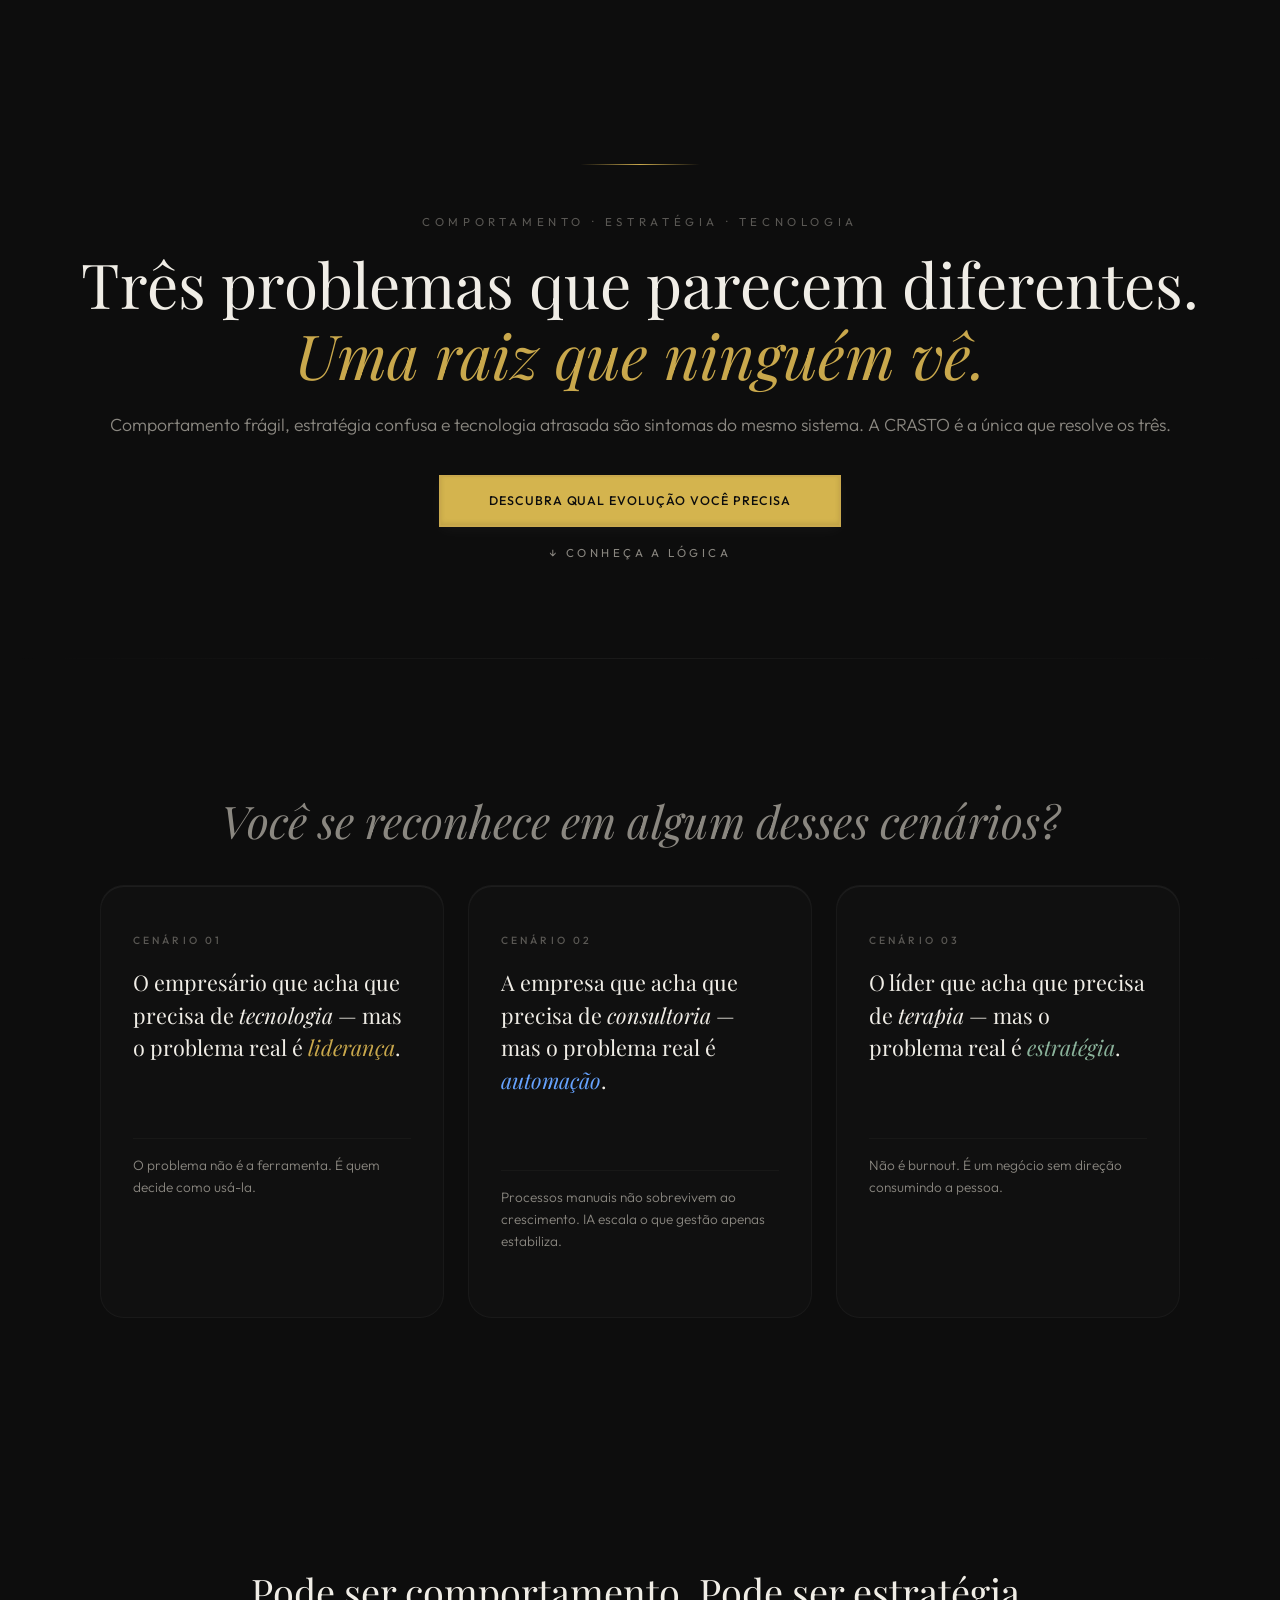
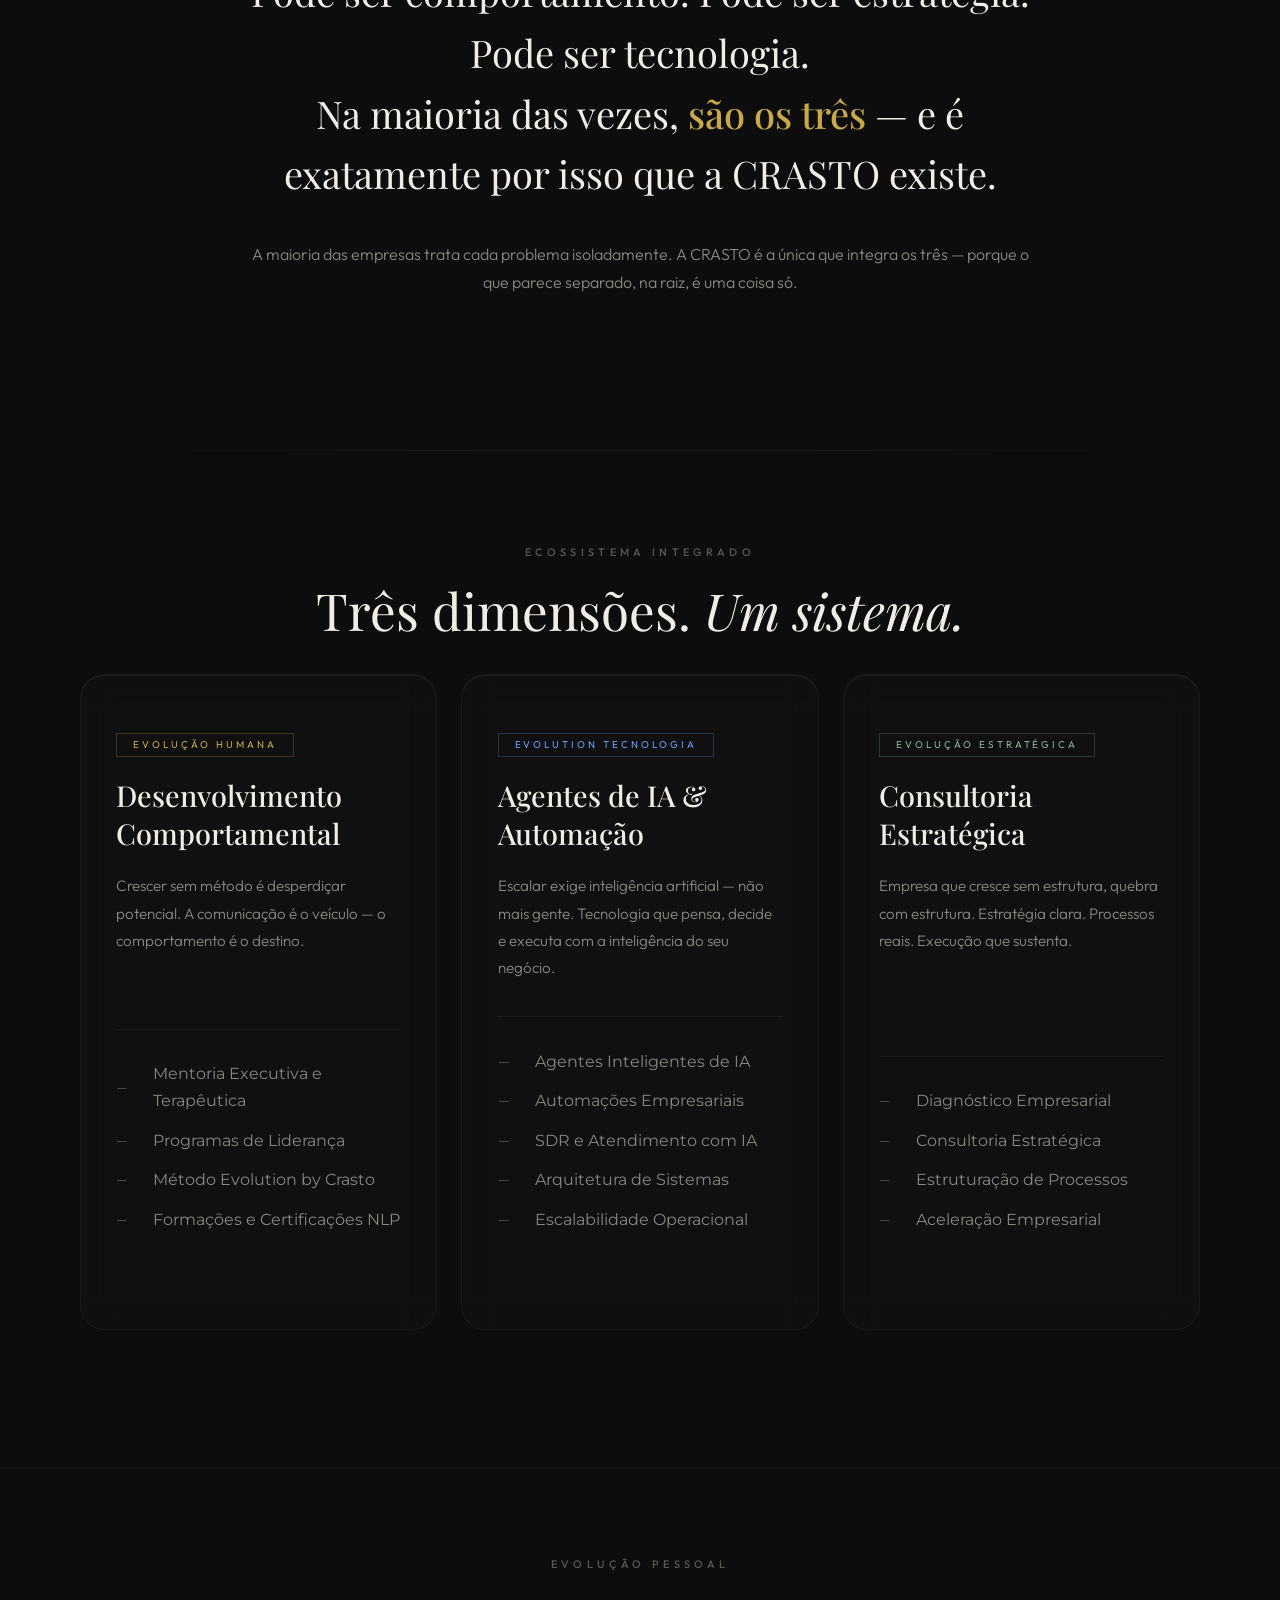
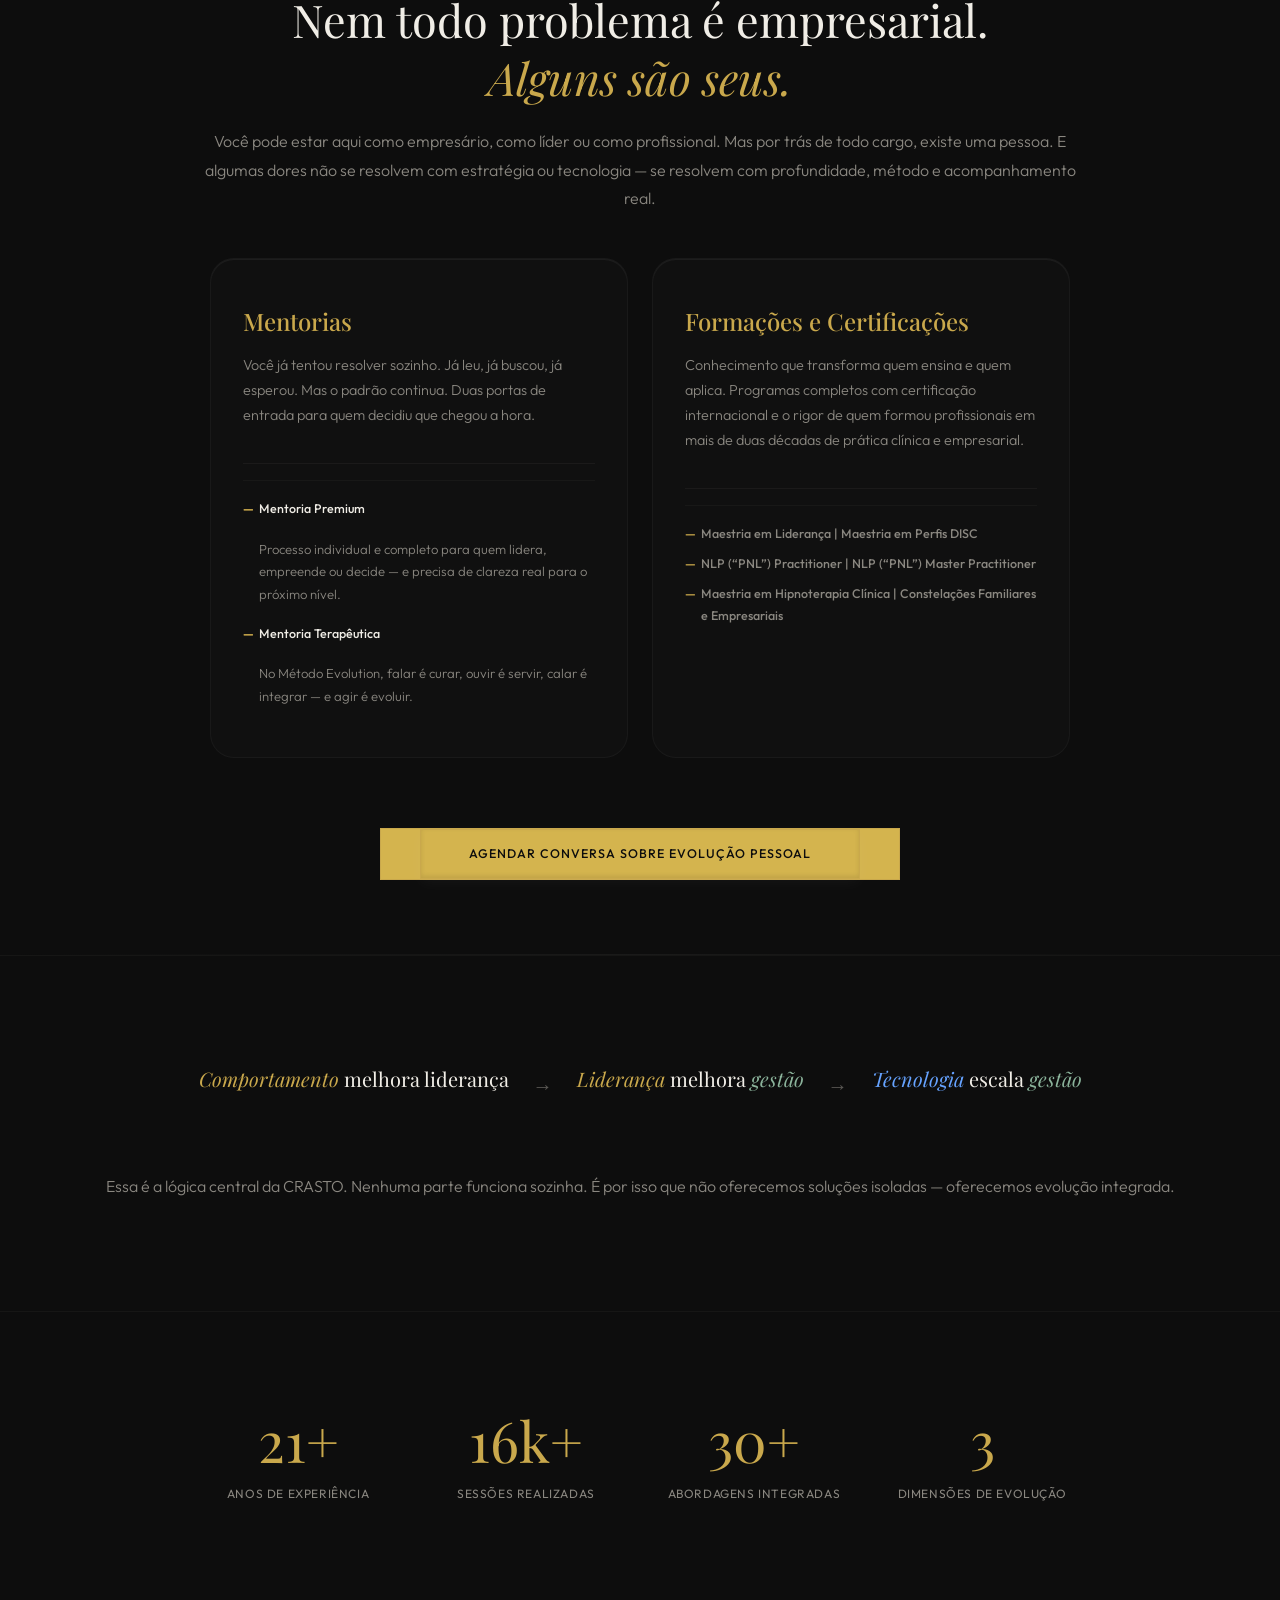
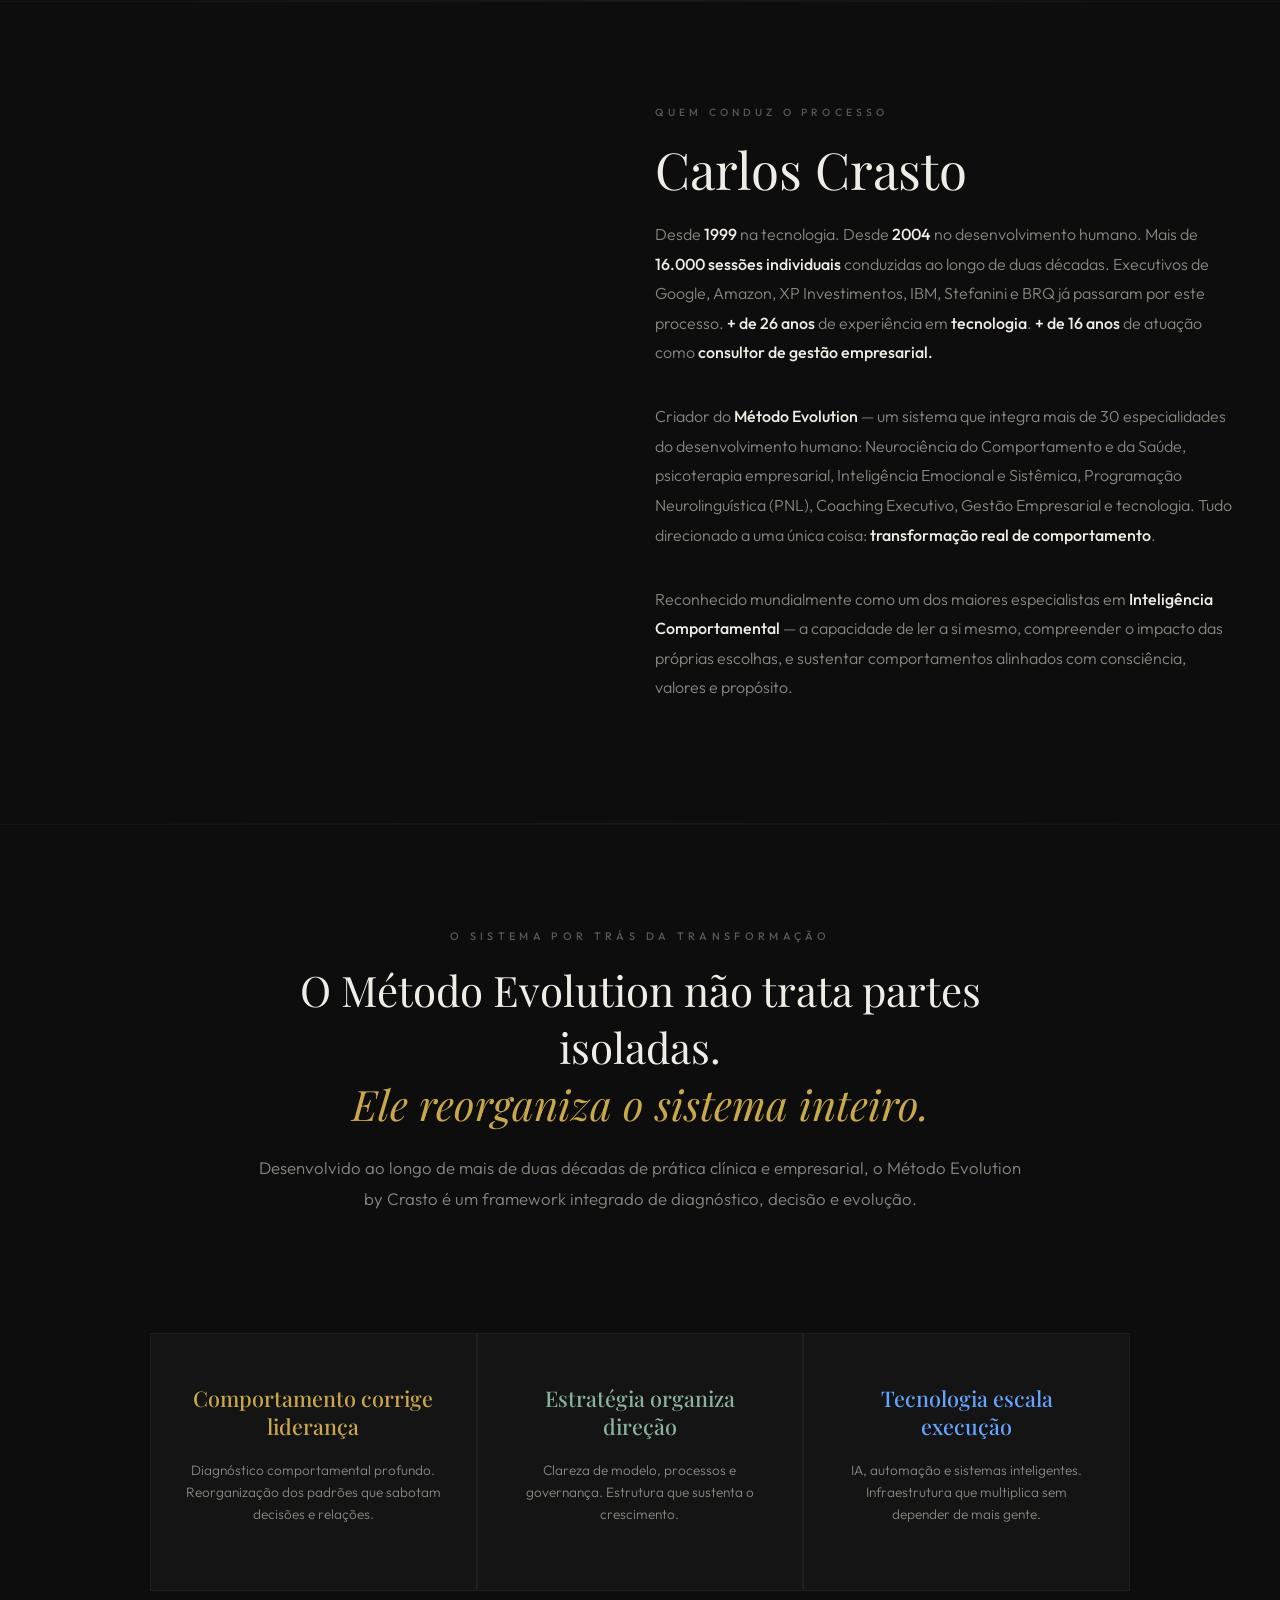
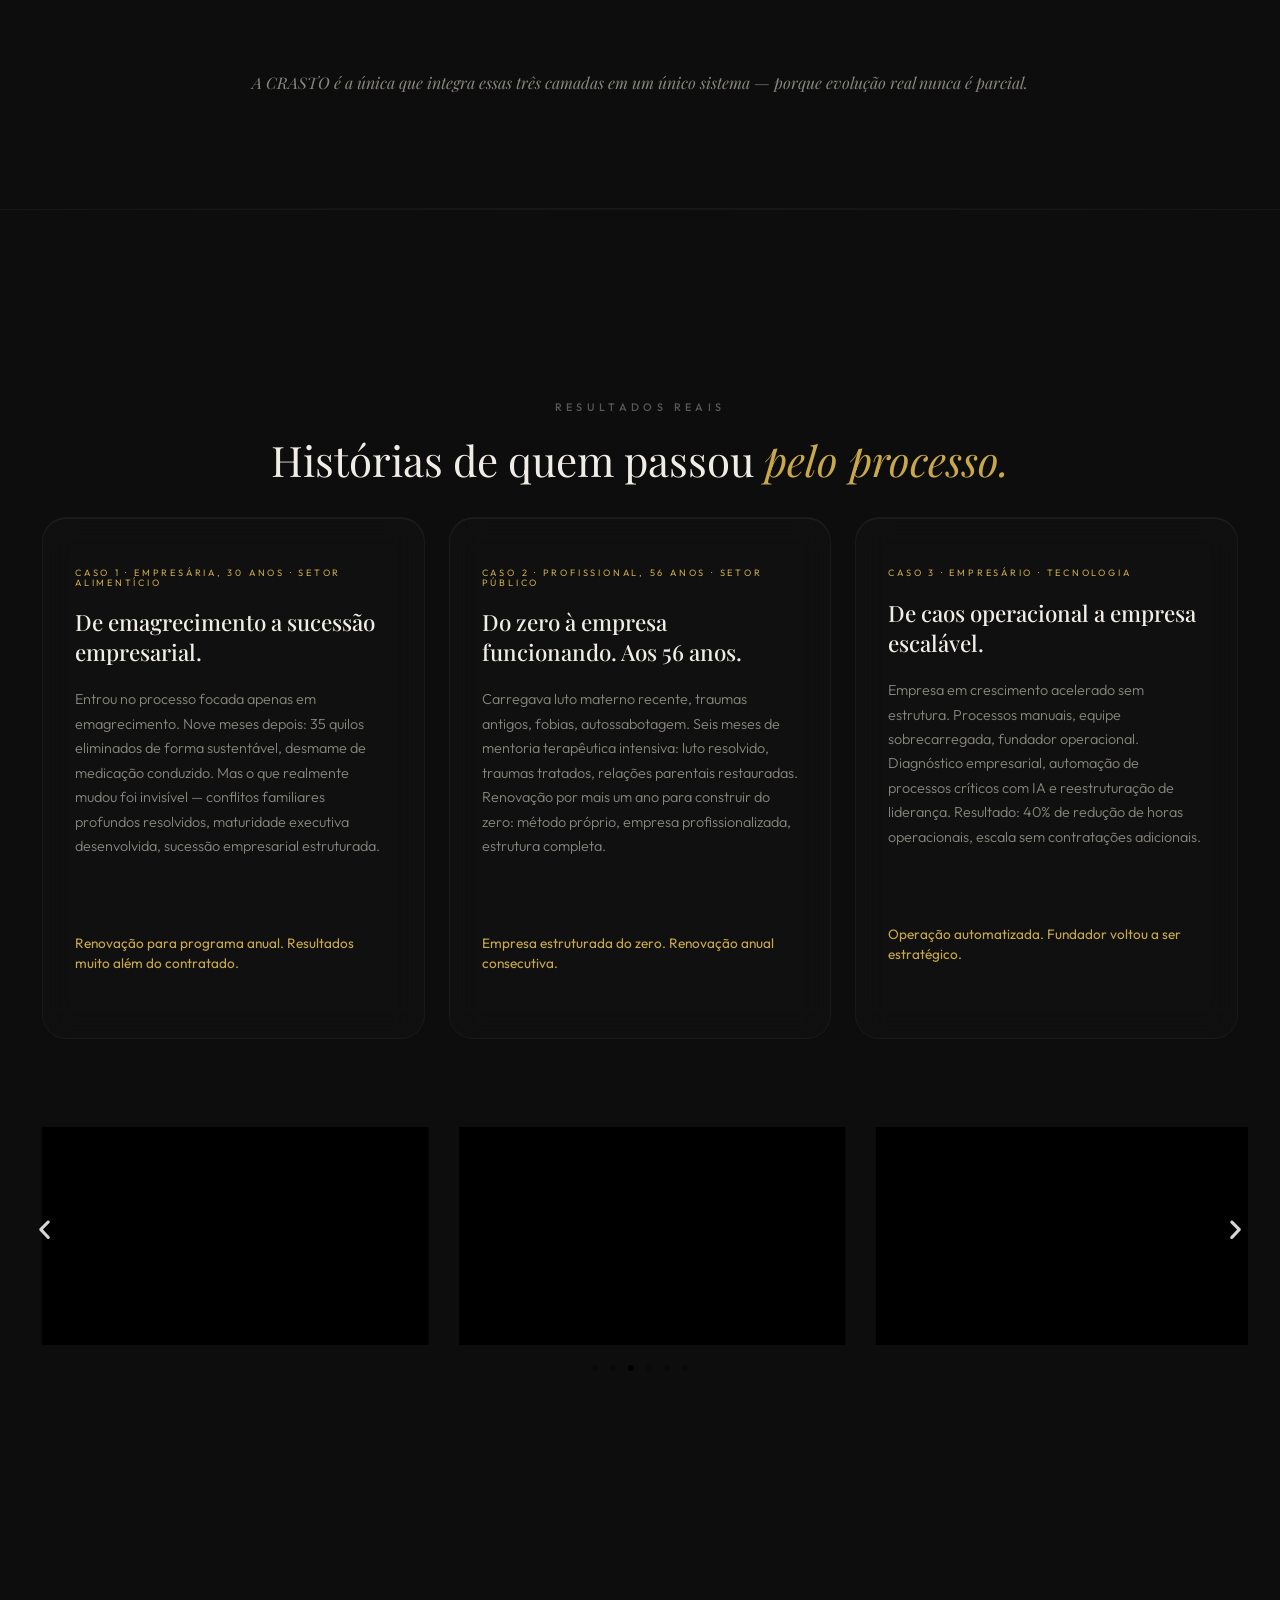
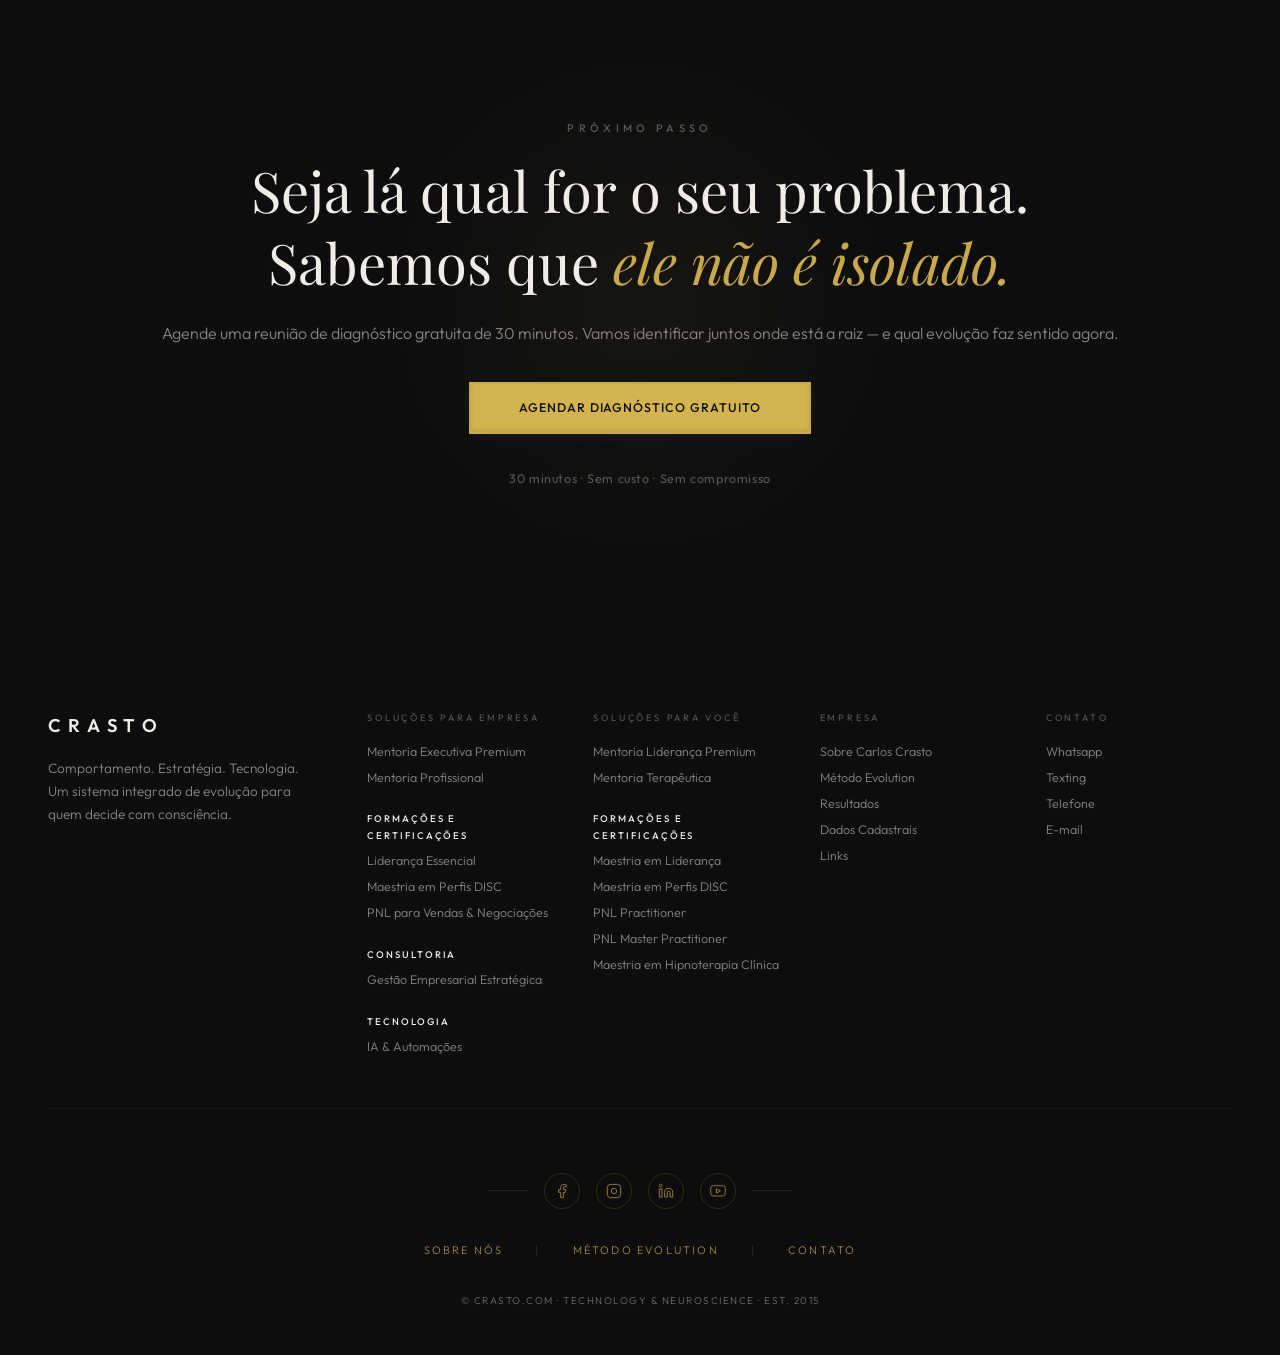
==== index.html @ 3006bc63 "UI/UX: Reestruturação do rodapé, botões Vercel/Linear e remoção de poluição" ====
<!DOCTYPE html>
<html lang="pt-BR" style="scroll-behavior: auto;"><head>
<meta charset="utf-8"/>
<title>Crasto.com - CRASTO</title>
<meta content="index, max-snippet:-1, max-image-preview:large, max-video-preview:-1, follow" name="robots"/>
<link as="image" href="https://crasto.com/wp-content/uploads/2026/02/photo-1511895426328-dc8714191300.webp" media="(min-width: 768px)" rel="preload"/>
<link as="image" href="https://crasto.com/wp-content/uploads/2026/02/photo_1511895426328_dc8714191300_1.webp" media="(max-width: 767px)" rel="preload"/>
<meta content="nositelinkssearchbox" name="google"/><link href="https://crasto.com/" rel="canonical"/>
<meta content="CRASTO PT | EN | ES Soluções Método Agendar Soluções Método Agendar Diagnóstico PT EN ES Comportamento · Estratégia · Tecnologia Três problemas que parecem diferentes.Uma raiz que ninguém vê. Comportamento frágil, estratégia confusa e tecnologia atrasada são sintomas do mesmo sistema. A CRASTO é a única que resolve os três. Descubra qual evolução você […]" name="description"/><script type="application/ld+json">{"@context":"https://schema.org","@type":"Organization","@id":"https://crasto.com/#","name":"","url":"https://crasto.com","logo":{"@type":"ImageObject","@id":"https://crasto.com/#logo","inLanguage":"pt-BR"},"description":"CRASTO","sameAs":["https://x.com/"]}</script><meta content="https://crasto.com/" property="og:url"/><meta content="CRASTO" property="og:site_name"/><meta content="pt_BR" property="og:locale"/><meta content="website" property="og:type"/><meta content="Crasto.com - CRASTO" property="og:title"/><meta content="CRASTO PT | EN | ES Soluções Método Agendar Soluções Método Agendar Diagnóstico PT EN ES Comportamento · Estratégia · Tecnologia Três problemas que parecem diferentes.Uma raiz que ninguém vê. Comportamento frágil, estratégia confusa e tecnologia atrasada são sintomas do mesmo sistema. A CRASTO é a única que resolve os três. Descubra qual evolução você […] " property="og:description"/><meta content="summary" name="twitter:card"/><meta content="pt_BR" name="twitter:locale"/><meta content="Crasto.com - CRASTO" name="twitter:title"/><meta content="CRASTO PT | EN | ES Soluções Método Agendar Soluções Método Agendar Diagnóstico PT EN ES Comportamento · Estratégia · Tecnologia Três problemas que parecem diferentes.Uma raiz que ninguém vê. Comportamento frágil, estratégia confusa e tecnologia atrasada são sintomas do mesmo sistema. A CRASTO é a única que resolve os três. Descubra qual evolução você […] " name="twitter:description"/><meta content="https://crasto.com/" name="twitter:url"/><link href="//crasto.com" rel="dns-prefetch"/>
<link href="https://crasto.com/feed/" rel="alternate" title="Feed para CRASTO »" type="application/rss+xml"/>
<link href="https://crasto.com/comments/feed/" rel="alternate" title="Feed de comentários para CRASTO »" type="application/rss+xml"/>
<link href="https://crasto.com/wp-json/oembed/1.0/embed?url=https%3A%2F%2Fcrasto.com%2F" rel="alternate" title="oEmbed (JSON)" type="application/json+oembed"/>
<link href="https://crasto.com/wp-json/oembed/1.0/embed?url=https%3A%2F%2Fcrasto.com%2F&amp;format=xml" rel="alternate" title="oEmbed (XML)" type="text/xml+oembed"/>
<style id="wp-img-auto-sizes-contain-inline-css">img:is([sizes=auto i],[sizes^="auto," i]){contain-intrinsic-size:3000px 1500px}/* Vercel/Apple Premium Buttons */
.btn-primary .elementor-button, #cNavBtn, .crasto-cta .elementor-button {
    background: #ebebeb !important;
    border: 1px solid #ffffff !important;
    border-radius: 99px !important;
    box-shadow: inset 0 -2px 5px rgba(0,0,0,0.1), 0 4px 16px rgba(255,255,255,0.04) !important;
    color: #050505 !important;
    font-weight: 600 !important;
    font-size: 15px !important;
    letter-spacing: 0.01em !important;
    text-transform: none !important; 
    padding: 16px 36px !important;
    transition: background 0.4s cubic-bezier(0.16, 1, 0.3, 1), box-shadow 0.4s cubic-bezier(0.16, 1, 0.3, 1) !important;
}

.btn-primary .elementor-button:hover, #cNavBtn:hover, .crasto-cta .elementor-button:hover {
    background: #ffffff !important;
    box-shadow: inset 0 -1px 2px rgba(0,0,0,0.05), 0 8px 24px rgba(255,255,255,0.12), 0 0 0 6px rgba(255,255,255,0.06) !important;
}

.btn-primary .elementor-button:active, #cNavBtn:active, .crasto-cta .elementor-button:active {
    background: #cccccc !important;
    box-shadow: inset 0 4px 10px rgba(0,0,0,0.15) !important;
}
</style>
<link data-optimized="1" href="assets/af1abb81172e535a359b97be2d27d2_b2aea95408b5.css" id="ht_ctc_main_css-css" media="all" rel="stylesheet"/>
<style id="wp-emoji-styles-inline-css">img.wp-smiley,img.emoji{display:inline!important;border:none!important;box-shadow:none!important;height:1em!important;width:1em!important;margin:0 0.07em!important;vertical-align:-0.1em!important;background:none!important;padding:0!important}</style>
<style id="global-styles-inline-css">:root{--wp--preset--aspect-ratio--square:1;--wp--preset--aspect-ratio--4-3:4/3;--wp--preset--aspect-ratio--3-4:3/4;--wp--preset--aspect-ratio--3-2:3/2;--wp--preset--aspect-ratio--2-3:2/3;--wp--preset--aspect-ratio--16-9:16/9;--wp--preset--aspect-ratio--9-16:9/16;--wp--preset--color--black:#000000;--wp--preset--color--cyan-bluish-gray:#abb8c3;--wp--preset--color--white:#ffffff;--wp--preset--color--pale-pink:#f78da7;--wp--preset--color--vivid-red:#cf2e2e;--wp--preset--color--luminous-vivid-orange:#ff6900;--wp--preset--color--luminous-vivid-amber:#fcb900;--wp--preset--color--light-green-cyan:#7bdcb5;--wp--preset--color--vivid-green-cyan:#00d084;--wp--preset--color--pale-cyan-blue:#8ed1fc;--wp--preset--color--vivid-cyan-blue:#0693e3;--wp--preset--color--vivid-purple:#9b51e0;--wp--preset--gradient--vivid-cyan-blue-to-vivid-purple:linear-gradient(135deg,rgb(6,147,227) 0%,rgb(155,81,224) 100%);--wp--preset--gradient--light-green-cyan-to-vivid-green-cyan:linear-gradient(135deg,rgb(122,220,180) 0%,rgb(0,208,130) 100%);--wp--preset--gradient--luminous-vivid-amber-to-luminous-vivid-orange:linear-gradient(135deg,rgb(252,185,0) 0%,rgb(255,105,0) 100%);--wp--preset--gradient--luminous-vivid-orange-to-vivid-red:linear-gradient(135deg,rgb(255,105,0) 0%,rgb(207,46,46) 100%);--wp--preset--gradient--very-light-gray-to-cyan-bluish-gray:linear-gradient(135deg,rgb(238,238,238) 0%,rgb(169,184,195) 100%);--wp--preset--gradient--cool-to-warm-spectrum:linear-gradient(135deg,rgb(74,234,220) 0%,rgb(151,120,209) 20%,rgb(207,42,186) 40%,rgb(238,44,130) 60%,rgb(251,105,98) 80%,rgb(254,248,76) 100%);--wp--preset--gradient--blush-light-purple:linear-gradient(135deg,rgb(255,206,236) 0%,rgb(152,150,240) 100%);--wp--preset--gradient--blush-bordeaux:linear-gradient(135deg,rgb(254,205,165) 0%,rgb(254,45,45) 50%,rgb(107,0,62) 100%);--wp--preset--gradient--luminous-dusk:linear-gradient(135deg,rgb(255,203,112) 0%,rgb(199,81,192) 50%,rgb(65,88,208) 100%);--wp--preset--gradient--pale-ocean:linear-gradient(135deg,rgb(255,245,203) 0%,rgb(182,227,212) 50%,rgb(51,167,181) 100%);--wp--preset--gradient--electric-grass:linear-gradient(135deg,rgb(202,248,128) 0%,rgb(113,206,126) 100%);--wp--preset--gradient--midnight:linear-gradient(135deg,rgb(2,3,129) 0%,rgb(40,116,252) 100%);--wp--preset--font-size--small:13px;--wp--preset--font-size--medium:20px;--wp--preset--font-size--large:36px;--wp--preset--font-size--x-large:42px;--wp--preset--spacing--20:0.44rem;--wp--preset--spacing--30:0.67rem;--wp--preset--spacing--40:1rem;--wp--preset--spacing--50:1.5rem;--wp--preset--spacing--60:2.25rem;--wp--preset--spacing--70:3.38rem;--wp--preset--spacing--80:5.06rem;--wp--preset--shadow--natural:6px 6px 9px rgba(0, 0, 0, 0.2);--wp--preset--shadow--deep:12px 12px 50px rgba(0, 0, 0, 0.4);--wp--preset--shadow--sharp:6px 6px 0px rgba(0, 0, 0, 0.2);--wp--preset--shadow--outlined:6px 6px 0px -3px rgb(255, 255, 255), 6px 6px rgb(0, 0, 0);--wp--preset--shadow--crisp:6px 6px 0px rgb(0, 0, 0)}:root{--wp--style--global--content-size:800px;--wp--style--global--wide-size:1200px}:where(body){margin:0}.wp-site-blocks>.alignleft{float:left;margin-right:2em}.wp-site-blocks>.alignright{float:right;margin-left:2em}.wp-site-blocks>.aligncenter{justify-content:center;margin-left:auto;margin-right:auto}:where(.wp-site-blocks)>*{margin-block-start:24px;margin-block-end:0}:where(.wp-site-blocks)>:first-child{margin-block-start:0}:where(.wp-site-blocks)>:last-child{margin-block-end:0}:root{--wp--style--block-gap:24px}:root :where(.is-layout-flow)>:first-child{margin-block-start:0}:root :where(.is-layout-flow)>:last-child{margin-block-end:0}:root :where(.is-layout-flow)>*{margin-block-start:24px;margin-block-end:0}:root :where(.is-layout-constrained)>:first-child{margin-block-start:0}:root :where(.is-layout-constrained)>:last-child{margin-block-end:0}:root :where(.is-layout-constrained)>*{margin-block-start:24px;margin-block-end:0}:root :where(.is-layout-flex){gap:24px}:root :where(.is-layout-grid){gap:24px}.is-layout-flow>.alignleft{float:left;margin-inline-start:0;margin-inline-end:2em}.is-layout-flow>.alignright{float:right;margin-inline-start:2em;margin-inline-end:0}.is-layout-flow>.aligncenter{margin-left:auto!important;margin-right:auto!important}.is-layout-constrained>.alignleft{float:left;margin-inline-start:0;margin-inline-end:2em}.is-layout-constrained>.alignright{float:right;margin-inline-start:2em;margin-inline-end:0}.is-layout-constrained>.aligncenter{margin-left:auto!important;margin-right:auto!important}.is-layout-constrained>:where(:not(.alignleft):not(.alignright):not(.alignfull)){max-width:var(--wp--style--global--content-size);margin-left:auto!important;margin-right:auto!important}.is-layout-constrained>.alignwide{max-width:var(--wp--style--global--wide-size)}body .is-layout-flex{display:flex}.is-layout-flex{flex-wrap:wrap;align-items:center}.is-layout-flex>:is(*,div){margin:0}body .is-layout-grid{display:grid}.is-layout-grid>:is(*,div){margin:0}body{padding-top:0;padding-right:0;padding-bottom:0;padding-left:0}a:where(:not(.wp-element-button)){text-decoration:underline}:root :where(.wp-element-button,.wp-block-button__link){background-color:#32373c;border-width:0;color:#fff;font-family:inherit;font-size:inherit;font-style:inherit;font-weight:inherit;letter-spacing:inherit;line-height:inherit;padding-top:calc(0.667em + 2px);padding-right:calc(1.333em + 2px);padding-bottom:calc(0.667em + 2px);padding-left:calc(1.333em + 2px);text-decoration:none;text-transform:inherit}.has-black-color{color:var(--wp--preset--color--black)!important}.has-cyan-bluish-gray-color{color:var(--wp--preset--color--cyan-bluish-gray)!important}.has-white-color{color:var(--wp--preset--color--white)!important}.has-pale-pink-color{color:var(--wp--preset--color--pale-pink)!important}.has-vivid-red-color{color:var(--wp--preset--color--vivid-red)!important}.has-luminous-vivid-orange-color{color:var(--wp--preset--color--luminous-vivid-orange)!important}.has-luminous-vivid-amber-color{color:var(--wp--preset--color--luminous-vivid-amber)!important}.has-light-green-cyan-color{color:var(--wp--preset--color--light-green-cyan)!important}.has-vivid-green-cyan-color{color:var(--wp--preset--color--vivid-green-cyan)!important}.has-pale-cyan-blue-color{color:var(--wp--preset--color--pale-cyan-blue)!important}.has-vivid-cyan-blue-color{color:var(--wp--preset--color--vivid-cyan-blue)!important}.has-vivid-purple-color{color:var(--wp--preset--color--vivid-purple)!important}.has-black-background-color{background-color:var(--wp--preset--color--black)!important}.has-cyan-bluish-gray-background-color{background-color:var(--wp--preset--color--cyan-bluish-gray)!important}.has-white-background-color{background-color:var(--wp--preset--color--white)!important}.has-pale-pink-background-color{background-color:var(--wp--preset--color--pale-pink)!important}.has-vivid-red-background-color{background-color:var(--wp--preset--color--vivid-red)!important}.has-luminous-vivid-orange-background-color{background-color:var(--wp--preset--color--luminous-vivid-orange)!important}.has-luminous-vivid-amber-background-color{background-color:var(--wp--preset--color--luminous-vivid-amber)!important}.has-light-green-cyan-background-color{background-color:var(--wp--preset--color--light-green-cyan)!important}.has-vivid-green-cyan-background-color{background-color:var(--wp--preset--color--vivid-green-cyan)!important}.has-pale-cyan-blue-background-color{background-color:var(--wp--preset--color--pale-cyan-blue)!important}.has-vivid-cyan-blue-background-color{background-color:var(--wp--preset--color--vivid-cyan-blue)!important}.has-vivid-purple-background-color{background-color:var(--wp--preset--color--vivid-purple)!important}.has-black-border-color{border-color:var(--wp--preset--color--black)!important}.has-cyan-bluish-gray-border-color{border-color:var(--wp--preset--color--cyan-bluish-gray)!important}.has-white-border-color{border-color:var(--wp--preset--color--white)!important}.has-pale-pink-border-color{border-color:var(--wp--preset--color--pale-pink)!important}.has-vivid-red-border-color{border-color:var(--wp--preset--color--vivid-red)!important}.has-luminous-vivid-orange-border-color{border-color:var(--wp--preset--color--luminous-vivid-orange)!important}.has-luminous-vivid-amber-border-color{border-color:var(--wp--preset--color--luminous-vivid-amber)!important}.has-light-green-cyan-border-color{border-color:var(--wp--preset--color--light-green-cyan)!important}.has-vivid-green-cyan-border-color{border-color:var(--wp--preset--color--vivid-green-cyan)!important}.has-pale-cyan-blue-border-color{border-color:var(--wp--preset--color--pale-cyan-blue)!important}.has-vivid-cyan-blue-border-color{border-color:var(--wp--preset--color--vivid-cyan-blue)!important}.has-vivid-purple-border-color{border-color:var(--wp--preset--color--vivid-purple)!important}.has-vivid-cyan-blue-to-vivid-purple-gradient-background{background:var(--wp--preset--gradient--vivid-cyan-blue-to-vivid-purple)!important}.has-light-green-cyan-to-vivid-green-cyan-gradient-background{background:var(--wp--preset--gradient--light-green-cyan-to-vivid-green-cyan)!important}.has-luminous-vivid-amber-to-luminous-vivid-orange-gradient-background{background:var(--wp--preset--gradient--luminous-vivid-amber-to-luminous-vivid-orange)!important}.has-luminous-vivid-orange-to-vivid-red-gradient-background{background:var(--wp--preset--gradient--luminous-vivid-orange-to-vivid-red)!important}.has-very-light-gray-to-cyan-bluish-gray-gradient-background{background:var(--wp--preset--gradient--very-light-gray-to-cyan-bluish-gray)!important}.has-cool-to-warm-spectrum-gradient-background{background:var(--wp--preset--gradient--cool-to-warm-spectrum)!important}.has-blush-light-purple-gradient-background{background:var(--wp--preset--gradient--blush-light-purple)!important}.has-blush-bordeaux-gradient-background{background:var(--wp--preset--gradient--blush-bordeaux)!important}.has-luminous-dusk-gradient-background{background:var(--wp--preset--gradient--luminous-dusk)!important}.has-pale-ocean-gradient-background{background:var(--wp--preset--gradient--pale-ocean)!important}.has-electric-grass-gradient-background{background:var(--wp--preset--gradient--electric-grass)!important}.has-midnight-gradient-background{background:var(--wp--preset--gradient--midnight)!important}.has-small-font-size{font-size:var(--wp--preset--font-size--small)!important}.has-medium-font-size{font-size:var(--wp--preset--font-size--medium)!important}.has-large-font-size{font-size:var(--wp--preset--font-size--large)!important}.has-x-large-font-size{font-size:var(--wp--preset--font-size--x-large)!important}:root :where(.wp-block-pullquote){font-size:1.5em;line-height:1.6}</style>
<link data-optimized="1" href="assets/309cb685e29232d942dfea8fb16b86_c441d2c6e171.css" id="hello-elementor-css" media="all" rel="stylesheet"/>
<link data-optimized="1" href="assets/442828e040976e73bbd50cd1334e76_e178c01ca3db.css" id="hello-elementor-theme-style-css" media="all" rel="stylesheet"/>
<link data-optimized="1" href="assets/d46f44bdfbf3d7daae6819e17d2678_f81ad013b94d.css" id="hello-elementor-header-footer-css" media="all" rel="stylesheet"/>
<link data-optimized="1" href="assets/8edac947524abf75e33c1dd9a67f86_9808447a4b12.css" id="elementor-frontend-css" media="all" rel="stylesheet"/>
<style id="elementor-frontend-inline-css">.e-heading-base a,.e-paragraph-base a{all:unset;cursor:pointer}form[data-element_type="e-form"].form-state-success [data-element_type="e-form-success-message"],form[data-element_type="e-form"].form-state-error [data-element_type="e-form-error-message"]{display:block}</style>
<link data-optimized="1" href="assets/c86acea245f3b53773b0503c5f82f4_433651cac578.css" id="elementor-post-7-css" media="all" rel="stylesheet"/>
<link data-optimized="1" href="assets/8439f5af81f470cf5cc2547e15b352_3d81e42cf669.css" id="elementor-icons-css" media="all" rel="stylesheet"/>
<link data-optimized="1" href="assets/d3e364e7b5df9596651d4bf3168278_ed1f05113b91.css" id="font-awesome-5-all-css" media="all" rel="stylesheet"/>
<link data-optimized="1" href="assets/a4ff7422803c84c7738882153e32c6_97284406efcc.css" id="font-awesome-4-shim-css" media="all" rel="stylesheet"/>
<link data-optimized="1" href="assets/11d9e786967936788258962cecb377_afd7ada11011.css" id="she-header-style-css" media="all" rel="stylesheet"/>
<link data-optimized="1" href="assets/12c2281f0b35a1a03dc574429d8af1_9065ce2ad301.css" id="widget-heading-css" media="all" rel="stylesheet"/>
<link data-optimized="1" href="assets/d30d6e10668c575f7f3bb1dfc4c147_ec9d8a6ce7a4.css" id="widget-divider-css" media="all" rel="stylesheet"/>
<link data-optimized="1" href="assets/cc361ea3944e913852e211556fd875_078921374543.css" id="widget-icon-list-css" media="all" rel="stylesheet"/>
<link data-optimized="1" href="assets/43512dd6c5b6e9edb8b6f8d96f3276_3ac9b1133e17.css" id="widget-image-css" media="all" rel="stylesheet"/>
<link data-optimized="1" href="assets/82123fd1574ba5b318f64a20c16c84_f8bdd8aae280.css" id="widget-video-css" media="all" rel="stylesheet"/>
<link data-optimized="1" href="assets/069c7ab6a9955e5dad5d9d9f5991c8_746420613a97.css" id="swiper-css" media="all" rel="stylesheet"/>
<link data-optimized="1" href="assets/8abf7025b1dd3024baf91f5530dfee_91c66bec6d57.css" id="e-swiper-css" media="all" rel="stylesheet"/>
<link data-optimized="1" href="assets/465c06ab5995be9b7ec392f298b552_2ee40dd34fa1.css" id="widget-nested-carousel-css" media="all" rel="stylesheet"/>
<link data-optimized="1" href="assets/2c6ea3f326bbf9a370748307cd82c0_56d02364190a.css" id="elementor-post-13318-css" media="all" rel="stylesheet"/>
<link data-optimized="1" href="assets/b04691340a644cb68faa4a5282be7e_7f14a594a351.css" id="base-desktop-css" media="all" rel="stylesheet"/>
<link data-optimized="1" href="assets/1b194f8cf4d8ff23c8b9709f9cb0c7_bc8b3da66f2f.css" id="global-frontend-desktop-css" media="all" rel="stylesheet"/>
<link data-optimized="1" href="assets/3d87e3f100d94f4e0ea71ce59ad5ce_ddc42397336b.css" id="global-frontend-tablet-css" media="(max-width:1024px)" rel="stylesheet"/>
<link data-optimized="1" href="assets/76c671c3f2e5cab770f1c0026e9fd5_ca491a620e0e.css" id="global-frontend-mobile-css" media="(max-width:767px)" rel="stylesheet"/>
<link data-optimized="1" href="assets/023fbcddf3fc261d14978b89a518a1_4b3abdd368ba.css" id="elementor-gf-local-montserrat-css" media="all" rel="stylesheet"/>
<link data-optimized="1" href="assets/4b4846eded477d5ef238ef780ffa5c_be52de7c1d3e.css" id="elementor-gf-local-roboto-css" media="all" rel="stylesheet"/>
<link data-optimized="1" href="assets/00849e3851182b1e4c4f38c0740db1_b937a8ea8767.css" id="elementor-gf-local-cormorantgaramond-css" media="all" rel="stylesheet"/>
<link data-optimized="1" href="assets/bc490c6e5dd897ec53610154ceee72_dbd208147bd7.css" id="elementor-gf-local-albertsans-css" media="all" rel="stylesheet"/>
<link data-optimized="1" href="assets/11a35338584fe544e544d42c666e09_f3e79a0e6a06.css" id="elementor-gf-local-playfairdisplay-css" media="all" rel="stylesheet"/>
<link data-optimized="1" href="assets/a37779618dcb04ef1bb5170c834333_ede4de1d1301.css" id="elementor-gf-local-kdamthmorpro-css" media="all" rel="stylesheet"/>
<link data-optimized="1" href="assets/e865fd4aaa203dbda8648d7c70ec50_e0b81ff3cfa7.css" id="elementor-gf-local-outfit-css" media="all" rel="stylesheet"/>
<link data-optimized="1" href="assets/99ede76310cd1ced155fbe3e3bb66f_c1afa43d1f98.css" id="elementor-icons-shared-0-css" media="all" rel="stylesheet"/>
<link data-optimized="1" href="assets/86124aba57fabcac9d434b609d79fc_f574bb19e6b5.css" id="elementor-icons-fa-solid-css" media="all" rel="stylesheet"/>





<link href="https://crasto.com/wp-json/" rel="https://api.w.org/"/><link href="https://crasto.com/wp-json/wp/v2/pages/13318" rel="alternate" title="JSON" type="application/json"/><link href="https://crasto.com/xmlrpc.php?rsd" rel="EditURI" title="RSD" type="application/rsd+xml"/>
<meta content="WordPress 6.9.4" name="generator"/>
<link href="https://crasto.com/" rel="shortlink"/>
<script type="application/ld+json">{"@context":"https://schema.org","@graph":[{"@type":"WebSite","name":"CRASTO","description":"Go Beyond","url":"https://crasto.com","inLanguage":"pt_BR","@id":"https://crasto.com#website"},{"@type":"WebPage","name":"Crasto.com","url":"https://crasto.com/","description":"CRASTO PT | EN | ES Soluções Método Agendar Soluções Método Agendar Diagnóstico PT EN ES Comportamento · Estratégia · Tecnologia Três problemas que...","inLanguage":"pt_BR","@id":"https://crasto.com/#webpage"},{"@type":"BreadcrumbList","@id":"https://crasto.com/#breadcrumblist","itemListElement":[{"@type":"ListItem","position":1,"item":{"@id":"https://crasto.com","name":"Home"}},{"@type":"ListItem","position":3,"item":{"@id":"https://crasto.com/","name":"Crasto.com"}}]},{"@type":"SearchAction","@id":"https://crasto.com#searchaction","target":"https://crasto.com/?s={search_term_string}","query-input":"required name=search_term_string"}]}</script>
<meta content="Elementor 4.0.1; features: additional_custom_breakpoints; settings: css_print_method-external, google_font-enabled, font_display-swap" name="generator"/>
<style>.e-con.e-parent:nth-of-type(n+4):not(.e-lazyloaded):not(.e-no-lazyload),.e-con.e-parent:nth-of-type(n+4):not(.e-lazyloaded):not(.e-no-lazyload) *{background-image:none!important}@media screen and (max-height:1024px){.e-con.e-parent:nth-of-type(n+3):not(.e-lazyloaded):not(.e-no-lazyload),.e-con.e-parent:nth-of-type(n+3):not(.e-lazyloaded):not(.e-no-lazyload) *{background-image:none!important}}@media screen and (max-height:640px){.e-con.e-parent:nth-of-type(n+2):not(.e-lazyloaded):not(.e-no-lazyload),.e-con.e-parent:nth-of-type(n+2):not(.e-lazyloaded):not(.e-no-lazyload) *{background-image:none!important}}</style>
<meta content="#000000F4" name="theme-color"/>
<link href="assets/cropped-favicon_crasto-32x32_971998c771ec.png" rel="icon" sizes="32x32"/>
<link href="assets/cropped-favicon_crasto-192x192_a1e73106a4c1.png" rel="icon" sizes="192x192"/>
<link href="assets/cropped-favicon_crasto-180x180_46bdd757e492.png" rel="apple-touch-icon"/>
<meta content="assets/cropped-favicon_crasto-270x270_7b7aaa11137d.png" name="msapplication-TileImage"/>
<style id="wp-custom-css">a{color:#888;text-decoration:none}a:hover{color:#666}a:visited{color:#666}a:active{color:#666}html,body{overflow-x:hidden!important}body::-webkit-scrollbar{width:10px}body::-webkit-scrollbar-track{background:#000}body::-webkit-scrollbar-thumb{background-color:#88631E;border-radius:10px;border:2px solid #000}@-moz-document url-prefix(){*{scrollbar-width:10px;scrollbar-color:#88631E #000;-moz-appearance:scrollbar}}</style>
<meta content="width=device-width, initial-scale=1.0, viewport-fit=cover" name="viewport"/><style data-scroll-fix="true">
        /* Scroll fixes for offline viewing */
        html, body {
            overflow: auto !important;
            overflow-x: hidden !important;
            height: auto !important;
            min-height: 100% !important;
            scroll-behavior: auto !important;
            opacity: 1 !important;
            visibility: visible !important;
        }
        
        /* Force visibility - many sites use JS animations for initial display */
        body, .wrapper, main, #__next, #app, .page, .content {
            opacity: 1 !important;
            visibility: visible !important;
            transform: none !important;
        }
        
        /* Disable loader/preloader overlays */
        .loader, .preloader, .loading, [class*="loader"], [class*="preloader"] {
            display: none !important;
            opacity: 0 !important;
        }
        
        /* Show elements that might be hidden for animation */
        .word-inner, .char, .line, [data-aos], [data-scroll],
        .hero-text span, .hero-fade, [class*="hero"] span {
            opacity: 1 !important;
            transform: none !important;
            visibility: visible !important;
        }
        
        /* Reset Tailwind animation utility classes */
        .translate-y-full, .translate-x-full, .-translate-y-full, .-translate-x-full,
        .translate-y-1\/2, .-translate-y-1\/2, .translate-y-\[100\%\], .translate-y-\[110\%\] {
            transform: none !important;
        }
        
        /* Force visibility on common hidden-for-animation patterns */
        .opacity-0, [class*="opacity-0"] {
            opacity: 1 !important;
        }
        
        /* Reset scale transforms used for animations */
        .scale-0, .scale-50, .scale-75 {
            transform: none !important;
        }
        
        html.lenis, html.lenis-smooth, 
        body.lenis, body.lenis-smooth,
        .lenis-wrapper, .lenis-content,
        [data-lenis-prevent], [data-scroll-container] {
            overflow: visible !important;
            height: auto !important;
        }
        
        /* Fix flex containers that might cut off content */
        body.flex.items-center,
        body.flex.justify-center {
            align-items: flex-start !important;
            min-height: 100vh;
            height: auto !important;
        }
        
        /* Ensure main content scrolls */
        main, #__next, #__nuxt, #app, .main-content {
            overflow: visible !important;
            height: auto !important;
        }
        </style></head>
<body class="home wp-singular page-template page-template-elementor_canvas page page-id-13318 wp-custom-logo wp-embed-responsive wp-theme-hello-elementor hello-elementor-default elementor-default elementor-template-canvas elementor-kit-7 elementor-page elementor-page-13318 e--ua-blink e--ua-mac e--ua-webkit litespeed_lazyloaded" data-elementor-device-mode="desktop" style="scroll-behavior: auto;">
<e-page-transition class="e-page-transition--entered" exclude="^https\:\/\/crasto\.com\/wp\-admin\/"><style>e-page-transition{--preloader-fade-duration: .5s;--preloader-delay: calc( var( --e-page-transition-animation-duration, 0s ) + var( --e-preloader-delay, 0s ) );--page-transition-delay: var( --preloader-fade-duration );position:fixed;inset:0;display:grid;place-items:center;z-index:10000;background:#fff;animation-fill-mode:both;animation-duration:var(--e-page-transition-animation-duration)}e-page-transition[disabled]{display:none}e-page-transition e-preloader,e-page-transition .e-page-transition--preloader{opacity:0}e-page-transition .e-page-transition--preloader{position:absolute;font-size:var(--e-preloader-size);color:var(--e-preloader-color);fill:var(--e-preloader-color);width:var(--e-preloader-width);max-width:var(--e-preloader-max-width);transform:rotate(var(--e-preloader-rotate, 0deg));animation-name:var(--e-preloader-animation);animation-duration:var(--e-preloader-animation-duration, 1000ms);animation-iteration-count:infinite;animation-timing-function:linear}e-page-transition svg.e-page-transition--preloader{width:var(--e-preloader-size)}.e-page-transition--entering{animation-name:var(--e-page-transition-entrance-animation);animation-delay:var(--preloader-fade-duration, 0s)}.e-page-transition--entering e-preloader,.e-page-transition--entering .e-page-transition--preloader{animation:var(--e-preloader-animation, none) var(--e-preloader-animation-duration, 0s) linear infinite,e-page-transition-fade-out var(--preloader-fade-duration) both;transition:none}.e-page-transition--exiting{animation-name:var(--e-page-transition-exit-animation)}.e-page-transition--exiting e-preloader,.e-page-transition--exiting .e-page-transition--preloader{opacity:var(--e-preloader-opacity, 1);transition:var(--preloader-fade-duration) all;transition-delay:var(--preloader-delay, 0s)}.e-page-transition--entered:not(.e-page-transition--preview){display:none}.e-page-transition--preview{animation-fill-mode:initial}.e-page-transition--preview.e-page-transition--entered e-preloader,.e-page-transition--preview.e-page-transition--entered .e-page-transition--preloader{opacity:var(--e-preloader-opacity, 1)}@media(prefers-reduced-motion: reduce){e-page-transition{display:none}}@keyframes e-page-transition-fade-in{from{opacity:0}to{opacity:1}}@keyframes e-page-transition-fade-in-down{from{opacity:0;transform:translate3d(0, -100%, 0)}to{opacity:1;transform:none}}@keyframes e-page-transition-fade-in-left{from{opacity:0;transform:translate3d(-100%, 0, 0)}to{opacity:1;transform:none}}@keyframes e-page-transition-fade-in-right{from{opacity:0;transform:translate3d(100%, 0, 0)}to{opacity:1;transform:none}}@keyframes e-page-transition-fade-in-up{from{opacity:0;transform:translate3d(0, 100%, 0)}to{opacity:1;transform:none}}@keyframes e-page-transition-zoom-in{from{opacity:0;transform:scale3d(0.3, 0.3, 0.3)}50%{opacity:1}}@keyframes e-page-transition-slide-in-down{from{transform:translate3d(0, -100%, 0);visibility:visible}to{transform:translate3d(0, 0, 0)}}@keyframes e-page-transition-slide-in-left{from{transform:translate3d(-100%, 0, 0);visibility:visible}to{transform:translate3d(0, 0, 0)}}@keyframes e-page-transition-slide-in-right{from{transform:translate3d(100%, 0, 0);visibility:visible}to{transform:translate3d(0, 0, 0)}}@keyframes e-page-transition-slide-in-up{from{transform:translate3d(0, 100%, 0);visibility:visible}to{transform:translate3d(0, 0, 0)}}@keyframes e-page-transition-fade-out{from{opacity:1}to{opacity:0}}@keyframes e-page-transition-fade-out-up{from{opacity:1;transform:none}to{opacity:0;transform:translate3d(0, -100%, 0)}}@keyframes e-page-transition-fade-out-left{from{opacity:1;transform:none}to{opacity:0;transform:translate3d(-100%, 0, 0)}}@keyframes e-page-transition-fade-out-right{from{opacity:1;transform:none}to{opacity:0;transform:translate3d(100%, 0, 0)}}@keyframes e-page-transition-fade-out-down{from{opacity:1;transform:none}to{opacity:0;transform:translate3d(0, 100%, 0)}}@keyframes e-page-transition-slide-out-up{from{transform:translate3d(0, 0, 0)}to{transform:translate3d(0, -100%, 0);visibility:visible}}@keyframes e-page-transition-slide-out-left{from{transform:translate3d(0, 0, 0)}to{transform:translate3d(-100%, 0, 0);visibility:visible}}@keyframes e-page-transition-slide-out-right{from{transform:translate3d(0, 0, 0)}to{transform:translate3d(100%, 0, 0);visibility:visible}}@keyframes e-page-transition-slide-out-down{from{transform:translate3d(0, 0, 0)}to{transform:translate3d(0, 100%, 0);visibility:visible}}@keyframes e-page-transition-zoom-out{from{opacity:1}50%{opacity:0;transform:scale3d(0.3, 0.3, 0.3)}}</style></e-page-transition>
<div class="elementor elementor-13318" data-elementor-id="13318" data-elementor-post-type="page" data-elementor-type="wp-page">
<div class="elementor-element elementor-element-56be53e5 e-con-full crasto-effects-widget e-flex e-con e-parent e-lazyloaded" data-e-type="container" data-element_type="container" data-id="56be53e5">
<div class="reveal elementor-element elementor-element-17aa5f69 elementor-widget elementor-widget-html" data-e-type="widget" data-element_type="widget" data-id="17aa5f69" data-widget_type="html.default">
<!-- CRASTO EFFECTS WIDGET — posicione como 1º elemento da página -->
<!-- ELEMENTOS FIXOS -->
<div id="crastoAmbient"></div>
<div id="crastoNoise"></div>
<div id="crastoCursorGlow" style="left: 0px; top: 0px;"></div>
<div id="crastoParticles"><div class="crasto-p" style="left: 46.567%; top: 64.3541%; animation-delay: 4.3318s; animation-duration: 11.6759s;"></div><div class="crasto-p" style="left: 32.0254%; top: 86.6233%; animation-delay: 0.0763059s; animation-duration: 11.6159s;"></div><div class="crasto-p" style="left: 54.5091%; top: 43.484%; animation-delay: 7.8452s; animation-duration: 9.53309s;"></div><div class="crasto-p" style="left: 21.5189%; top: 21.7967%; animation-delay: 7.77566s; animation-duration: 7.9424s;"></div><div class="crasto-p" style="left: 47.7317%; top: 15.0572%; animation-delay: 4.33541s; animation-duration: 6.23775s;"></div><div class="crasto-p" style="left: 2.68682%; top: 56.4686%; animation-delay: 6.9975s; animation-duration: 6.85659s;"></div><div class="crasto-p" style="left: 17.4278%; top: 68.5301%; animation-delay: 4.25216s; animation-duration: 8.54711s;"></div><div class="crasto-p" style="left: 7.17196%; top: 45.195%; animation-delay: 1.46184s; animation-duration: 7.28822s;"></div><div class="crasto-p" style="left: 29.9927%; top: 20.9083%; animation-delay: 4.3256s; animation-duration: 11.9577s;"></div><div class="crasto-p" style="left: 66.9693%; top: 82.7929%; animation-delay: 5.66685s; animation-duration: 11.7817s;"></div><div class="crasto-p" style="left: 49.5166%; top: 29.0707%; animation-delay: 5.77784s; animation-duration: 8.16244s;"></div><div class="crasto-p" style="left: 78.5912%; top: 58.4469%; animation-delay: 1.74654s; animation-duration: 11.6319s;"></div><div class="crasto-p" style="left: 56.8433%; top: 74.5415%; animation-delay: 4.53613s; animation-duration: 6.32709s;"></div><div class="crasto-p" style="left: 66.476%; top: 99.7615%; animation-delay: 1.18598s; animation-duration: 10.0016s;"></div><div class="crasto-p" style="left: 17.1392%; top: 11.5859%; animation-delay: 0.15803s; animation-duration: 11.8852s;"></div><div class="crasto-p" style="left: 40.2904%; top: 67.8462%; animation-delay: 7.85077s; animation-duration: 6.16958s;"></div><div class="crasto-p" style="left: 1.13591%; top: 4.0549%; animation-delay: 2.44022s; animation-duration: 9.29733s;"></div><div class="crasto-p" style="left: 17.5699%; top: 21.4338%; animation-delay: 3.01796s; animation-duration: 7.93383s;"></div><div class="crasto-p" style="left: 54.4088%; top: 4.305%; animation-delay: 7.97148s; animation-duration: 11.5819s;"></div><div class="crasto-p" style="left: 84.5545%; top: 86.7312%; animation-delay: 0.772555s; animation-duration: 10.3575s;"></div><div class="crasto-p" style="left: 41.4813%; top: 60.1805%; animation-delay: 6.89194s; animation-duration: 11.4271s;"></div><div class="crasto-p" style="left: 80.5395%; top: 21.7485%; animation-delay: 1.46039s; animation-duration: 6.61512s;"></div><div class="crasto-p" style="left: 45.939%; top: 87.3238%; animation-delay: 6.13059s; animation-duration: 9.68934s;"></div><div class="crasto-p" style="left: 32.9912%; top: 23.5195%; animation-delay: 2.11617s; animation-duration: 7.96797s;"></div><div class="crasto-p" style="left: 54.6799%; top: 56.4076%; animation-delay: 7.4118s; animation-duration: 10.1644s;"></div></div>
<!-- NAV FIXA -->
<nav class="" id="crastoNav">
<div id="cNavLeft">
<a href="#" id="cNavLogo">CRASTO</a>
<div id="cNavLang">
<a class="c-lang active" href="#" onclick="cSetLang('pt');return false;">PT</a>
<span class="c-lang-sep">|</span>
<a class="c-lang" href="#" onclick="cSetLang('en');return false;">EN</a>
<span class="c-lang-sep">|</span>
<a class="c-lang" href="#" onclick="cSetLang('es');return false;">ES</a>
</div>
</div>
<div id="cNavRight">
<a class="c-nav-link" href="#solucoes">Soluções</a>
<a class="c-nav-link" href="#metodo">Método</a>
<a href="https://wa.me/5511998453131" id="cNavBtn" rel="noopener" target="_blank">Agendar</a>
</div>
<button aria-label="Menu" id="cNavToggle">
<span></span><span></span><span></span>
</button>
</nav>
<!-- MENU MOBILE -->
<div id="cMobileMenu">
<a class="c-mob-link" href="#solucoes">Soluções</a>
<a class="c-mob-link" href="#metodo">Método</a>
<a class="c-mob-cta" href="https://wa.me/5511998453131" rel="noopener" target="_blank">Agendar Diagnóstico</a>
<div id="cMobileLang">
<a class="c-lang active" href="#" onclick="cSetLang('pt');return false;">PT</a>
<a class="c-lang" href="#" onclick="cSetLang('en');return false;">EN</a>
<a class="c-lang" href="#" onclick="cSetLang('es');return false;">ES</a>
</div>
</div>
<!-- WHATSAPP FLUTUANTE -->
<a aria-label="WhatsApp" href="https://wa.me/5511998453131" id="cWaFloat" rel="noopener" target="_blank">
<svg viewbox="0 0 24 24" xmlns="http://www.w3.org/2000/svg">
<path d="M17.472 14.382c-.297-.149-1.758-.867-2.03-.967-.273-.099-.471-.148-.67.15-.197.297-.767.966-.94 1.164-.173.199-.347.223-.644.075-.297-.15-1.255-.463-2.39-1.475-.883-.788-1.48-1.761-1.653-2.059-.173-.297-.018-.458.13-.606.134-.133.298-.347.446-.52.149-.174.198-.298.298-.497.099-.198.05-.371-.025-.52-.075-.149-.669-1.612-.916-2.207-.242-.579-.487-.5-.669-.51-.173-.008-.371-.01-.57-.01-.198 0-.52.074-.792.372-.272.297-1.04 1.016-1.04 2.479 0 1.462 1.065 2.875 1.213 3.074.149.198 2.096 3.2 5.077 4.487.709.306 1.262.489 1.694.625.712.227 1.36.195 1.871.118.571-.085 1.758-.719 2.006-1.413.248-.694.248-1.289.173-1.413-.074-.124-.272-.198-.57-.347z"></path>
<path d="M12 0C5.373 0 0 5.373 0 12c0 2.124.558 4.118 1.532 5.849L.057 23.572a.5.5 0 0 0 .611.637l5.938-1.556A11.943 11.943 0 0 0 12 24c6.627 0 12-5.373 12-12S18.627 0 12 0zm0 22a9.943 9.943 0 0 1-5.11-1.404l-.364-.219-3.771.988.991-3.694-.238-.381A9.945 9.945 0 0 1 2 12C2 6.486 6.486 2 12 2s10 4.486 10 10-4.486 10-10 10z"></path>
</svg>
</a>
<style>:root{--gold:#c9a84c;--gold-s:#d4b44e;--gold-l:#e2c97e;--gold-glow:rgba(201,168,76,.08);--gold-border:rgba(201,168,76,.18);--gold-dim:rgba(201,168,76,.15);--blue:#66A3FF;--blue-glow:rgba(102,163,255,.06);--blue-border:rgba(102,163,255,.18);--green:#8BB39B;--green-glow:rgba(139,179,155,.06);--green-border:rgba(139,179,155,.18);--t1:#f0ede6;--t2:#8a8780;--t3:#5a5854;--bg:#0d0d0d;--card:#141414;--card-h:#1a1a1a;--surf:#161616}*,*::before,*::after{box-sizing:border-box}html{scroll-behavior:smooth}body{background:var(--bg)!important;color:var(--t1);font-family:'Outfit',sans-serif;font-weight:300;overflow-x:hidden;line-height:1.7}.bento-card, .pain-card, .solution-card, .pessoal-card, .caso-card {
    border-radius: 24px !important;
    background: rgb(20 20 20 / .45) !important;
    backdrop-filter: blur(16px);
    -webkit-backdrop-filter: blur(16px);
    border: 1px solid rgb(255 255 255 / .04) !important;
    box-shadow: inset 0 1px 0 rgb(255 255 255 / .06) !important;
}#crastoAmbient{position:fixed;inset:0;background:radial-gradient(120% 100% at 50% 0%, rgb(201 168 76 / .04) 0%, rgb(13 13 13 / 1) 100%);pointer-events:none;z-index:0}#crastoNoise{position:fixed;inset:0;pointer-events:none;z-index:9999;background-image:url("data:image/svg+xml,%3Csvg viewBox='0 0 256 256' xmlns='http://www.w3.org/2000/svg'%3E%3Cfilter id='n'%3E%3CfeTurbulence type='fractalNoise' baseFrequency='0.9' numOctaves='4' stitchTiles='stitch'/%3E%3C/filter%3E%3Crect width='100%25' height='100%25' filter='url(%23n)' opacity='0.015'/%3E%3C/svg%3E")}#crastoCursorGlow{display:none!important;position:fixed;width:600px;height:600px;border-radius:50%;background:radial-gradient(circle,rgb(201 168 76 / .04) 0%,transparent 70%);pointer-events:none;z-index:1;transform:translate(-50%,-50%);will-change:left,top}#crastoParticles{display:none!important;position:fixed;inset:0;pointer-events:none;z-index:0;overflow:hidden}.crasto-p{position:absolute;width:2px;height:2px;background:var(--gold);border-radius:50%;opacity:0;animation:cpFloat 8s infinite ease-in-out}@keyframes cpFloat{0%,100%{opacity:0;transform:translateY(0)}50%{opacity:.3;transform:translateY(-100px)}}.reveal{opacity:0!important;transform:translateY(24px)!important;filter:blur(8px)!important;transition:all .5s cubic-bezier(.16,1,.3,1)!important}.reveal.visible{opacity:1!important;transform:translateY(0)!important;filter:blur(0)!important}.hero-line{position:absolute;width:120px;height:1px;background:linear-gradient(to right,transparent,var(--gold),transparent);top:5rem;left:50%;transform:translateX(-50%);animation:cLineAcross 2s ease-out forwards}@keyframes cLineAcross{from{opacity:0;width:0}to{opacity:1;width:120px}}.hero-overline{animation:cFadeUp .6s .4s both}.hero-title{animation:cFadeUp .6s .6s both}.hero-sub{animation:cFadeUp .6s .8s both}.hero-cta-group{animation:cFadeUp .6s 1.0s both}@keyframes cFadeUp{from{opacity:0;transform:translateY(24px);filter:blur(8px)}to{opacity:1;transform:translateY(0);filter:blur(0)}}.hero-title em,.pessoal-title em,.method-title em,.cta-title em{font-style:italic;color:var(--gold)}.solutions-title em,.casos-title em{font-style:italic}.btn-primary .elementor-button,.elementor-widget-button.btn-primary .elementor-button{font-family:'Outfit',sans-serif!important;font-size:.78rem!important;font-weight:500!important;letter-spacing:.08em!important;text-transform:uppercase!important;padding:1.1rem 3rem!important;background:var(--gold-s)!important;color:var(--bg)!important;border:1px solid var(--gold)!important;border-radius:0!important;transition:all .5s cubic-bezier(.16,1,.3,1)!important}.btn-primary .elementor-button:hover,.elementor-widget-button.btn-primary .elementor-button:hover{background:var(--gold-l)!important;border-color:var(--gold-l)!important;transform:translateY(-2px)!important;box-shadow:0 15px 50px rgb(201 168 76 / .35),0 0 20px rgb(201 168 76 / .15)!important}.hl-gold{color:var(--gold);font-style:italic}.hl-blue{color:var(--blue);font-style:italic}.hl-green{color:var(--green);font-style:italic}.philosophy-text strong{color:var(--gold);font-weight:500}.crasto-divider-row .elementor-widget-divider .elementor-divider-separator{background:linear-gradient(to right,transparent,rgb(240 237 230 / .06),transparent)!important;border:none!important}.pain-card{position:relative;overflow:hidden;transition:background .5s cubic-bezier(.16,1,.3,1),border-color .5s cubic-bezier(.16,1,.3,1),transform .5s cubic-bezier(.16,1,.3,1)}.pain-card::before{content:'';position:absolute;top:0;left:0;width:100%;height:2px;transform:scaleX(0);transform-origin:left;transition:transform .6s cubic-bezier(.16,1,.3,1)}.pain-cards>.e-con:nth-child(1) .pain-card::before,.pain-cards>.elementor-container:nth-child(1) .pain-card::before{background:var(--gold)}.pain-cards>.e-con:nth-child(2) .pain-card::before,.pain-cards>.elementor-container:nth-child(2) .pain-card::before{background:var(--blue)}.pain-cards>.e-con:nth-child(3) .pain-card::before,.pain-cards>.elementor-container:nth-child(3) .pain-card::before{background:var(--green)}.pain-card:hover::before{transform:scaleX(1)}.pain-card:hover{background:var(--card-h)!important;transform:translateY(-4px) scale(1.01)}.pain-cards>.e-con:nth-child(1) .pain-card:hover,.pain-cards>.elementor-container:nth-child(1) .pain-card:hover{border-color:var(--gold-border)!important}.pain-cards>.e-con:nth-child(2) .pain-card:hover,.pain-cards>.elementor-container:nth-child(2) .pain-card:hover{border-color:var(--blue-border)!important}.pain-cards>.e-con:nth-child(3) .pain-card:hover,.pain-cards>.elementor-container:nth-child(3) .pain-card:hover{border-color:var(--green-border)!important}.solution-card{position:relative;overflow:hidden;cursor:pointer;transition:transform .6s cubic-bezier(.16,1,.3,1),border-color .6s cubic-bezier(.16,1,.3,1),box-shadow .6s cubic-bezier(.16,1,.3,1)}.solution-card::after{content:'';position:absolute;bottom:0;left:0;width:100%;height:0;transition:height .6s cubic-bezier(.16,1,.3,1);z-index:0;pointer-events:none}.solution-card>*{position:relative;z-index:1}.solution-card:hover{transform:translateY(-6px) scale(1.015)}.solution-card:hover::after{height:100%}.card-dev::after{background:linear-gradient(to top,rgb(201 168 76 / .06),transparent)}.card-tech::after{background:linear-gradient(to top,rgb(102 163 255 / .08),transparent)}.card-consult::after{background:linear-gradient(to top,rgb(139 179 155 / .06),transparent)}.card-dev:hover{border-color:var(--gold-border)!important}.card-tech:hover{border-color:var(--blue-border)!important;box-shadow:0 30px 80px rgb(102 163 255 / .05)}.card-consult:hover{border-color:var(--green-border)!important}.card-dev .solution-tag{color:var(--gold)!important}.card-tech .solution-tag{color:var(--blue)!important}.card-consult .solution-tag{color:var(--green)!important}.card-dev .solution-link{color:var(--gold)!important}.card-tech .solution-link{color:var(--blue)!important}.card-consult .solution-link{color:var(--green)!important}.pessoal-card{position:relative;overflow:hidden;transition:background .5s cubic-bezier(.16,1,.3,1),border-color .5s cubic-bezier(.16,1,.3,1),transform .5s cubic-bezier(.16,1,.3,1),box-shadow .5s cubic-bezier(.16,1,.3,1)}.pessoal-card::before{content:'';position:absolute;top:0;left:0;width:100%;height:2px;background:linear-gradient(to right,var(--gold),rgb(201 168 76 / .3));transform:scaleX(0);transform-origin:left;transition:transform .6s cubic-bezier(.16,1,.3,1)}.pessoal-card::after{content:'';position:absolute;bottom:0;left:0;width:100%;height:0;background:linear-gradient(to top,rgb(201 168 76 / .04),transparent);transition:height .6s cubic-bezier(.16,1,.3,1);z-index:0;pointer-events:none}.pessoal-card>*{position:relative;z-index:1}.pessoal-card:hover::before{transform:scaleX(1)}.pessoal-card:hover::after{height:100%}.pessoal-card:hover{background:var(--card-h)!important;border-color:var(--gold-border)!important;transform:translateY(-4px) scale(1.01);box-shadow:0 20px 50px rgb(201 168 76 / .06)}.method-step{transition:transform .5s cubic-bezier(.16,1,.3,1),border-color .5s cubic-bezier(.16,1,.3,1)}.method-step:hover{transform:translateY(-4px) scale(1.01);border-color:rgb(201 168 76 / .15)!important}.method-step:nth-child(1) .method-step-label,.method-chain>.e-con:nth-child(1) .method-step-label{color:var(--gold)}.method-step:nth-child(2) .method-step-label,.method-chain>.e-con:nth-child(2) .method-step-label{color:var(--green)}.method-step:nth-child(3) .method-step-label,.method-chain>.e-con:nth-child(3) .method-step-label{color:var(--blue)}.caso-card{transition:border-color .5s cubic-bezier(.16,1,.3,1),transform .5s cubic-bezier(.16,1,.3,1)}.caso-card:hover{border-color:var(--gold-border)!important;transform:translateY(-3px) scale(1.01)}.caso-result{display:flex;align-items:center;gap:.6rem}.caso-result-line{width:24px;height:2px;background:var(--gold);flex-shrink:0}.caso-result-text{font-size:.85rem;font-weight:500;color:var(--gold)}.caso-tag{color:var(--gold)}.crasto-cta,.section-cta{position:relative}.crasto-cta::before,.section-cta::before{content:'';position:absolute;top:50%;left:50%;transform:translate(-50%,-50%);width:500px;height:500px;border-radius:50%;background:radial-gradient(circle,rgb(201 168 76 / .05) 0%,transparent 70%);pointer-events:none}.sobre-photo{width:100%;aspect-ratio:3/4;object-fit:cover;object-position:top;border:1px solid rgb(240 237 230 / .06);filter:grayscale(15%);transition:filter .6s}.sobre-photo:hover{filter:grayscale(0%)}.proof-number{font-family:'Playfair Display',serif;font-size:clamp(2.5rem,5vw,3.5rem);font-weight:400;color:var(--gold);line-height:1}.casos-videos{position:relative;overflow:hidden}.carousel-track{display:flex;gap:1.5rem;transition:transform .5s cubic-bezier(.16,1,.3,1)}.carousel-controls{display:flex;justify-content:center;gap:1rem;margin-top:1.5rem}.carousel-btn{width:40px;height:40px;border-radius:50%;border:1px solid rgb(201 168 76 / .2);background:rgb(201 168 76 / .05);color:var(--gold);cursor:pointer;display:inline-flex;align-items:center;justify-content:center;transition:all .3s;font-size:1rem}.carousel-btn:hover{background:rgb(201 168 76 / .15);border-color:var(--gold);transform:scale(1.05)}.video{aspect-ratio:16/9}.video iframe{width:100%;height:100%;border:1px solid rgb(240 237 230 / .06);background:var(--card)}#crastoNav{position:fixed;top:0;left:0;width:100%;padding:1.8rem 3.5rem;display:flex;justify-content:space-between;align-items:center;z-index:1000;background:linear-gradient(to bottom,var(--bg) 60%,transparent);transition:padding .4s,background .4s,box-shadow .4s}#crastoNav.scrolled{padding:1.2rem 3.5rem;background:rgb(13 13 13 / .95);backdrop-filter:blur(12px);-webkit-backdrop-filter:blur(12px);box-shadow:0 1px 0 rgb(201 168 76 / .08)}#cNavLeft{display:flex;align-items:center;gap:1.5rem}#cNavLogo{font-family:'Outfit',sans-serif;font-weight:600;font-size:1.25rem;letter-spacing:.4em;color:var(--t1);text-decoration:none}#cNavLang{display:flex;align-items:center;gap:.15rem;margin-left:.5rem}.c-lang{font-size:.62rem;font-weight:400;letter-spacing:.08em;color:var(--t3);text-decoration:none;padding:.25rem .45rem;transition:color .3s;cursor:pointer}.c-lang.active{color:var(--t1);border-bottom:1px solid var(--gold)}.c-lang:hover{color:var(--t2)}.c-lang-sep{color:var(--t3);font-size:.55rem;opacity:.4;user-select:none}#cNavRight{display:flex;align-items:center;gap:2.5rem}.c-nav-link{font-family:'Outfit',sans-serif;font-size:.72rem;font-weight:400;letter-spacing:.06em;text-transform:uppercase;color:var(--t2);text-decoration:none;transition:color .3s}.c-nav-link:hover{color:var(--t1)}#cNavBtn{font-family:'Outfit',sans-serif;font-size:.72rem;font-weight:500;letter-spacing:.06em;text-transform:uppercase;color:var(--bg);background:var(--gold-s);text-decoration:none;padding:.7rem 1.8rem;border:1px solid var(--gold);transition:all .4s cubic-bezier(.16,1,.3,1)}#cNavBtn:hover{background:var(--gold-l);border-color:var(--gold-l);transform:translateY(-1px);box-shadow:0 8px 30px rgb(201 168 76 / .35)}#cNavToggle{display:none;flex-direction:column;gap:5px;cursor:pointer;z-index:1110;background:none;border:none;padding:.5rem}#cNavToggle span{width:22px;height:1.5px;background:var(--t1);transition:all .3s;display:block}#cNavToggle.open span:nth-child(1){transform:rotate(45deg) translate(4px,4px)}#cNavToggle.open span:nth-child(2){opacity:0}#cNavToggle.open span:nth-child(3){transform:rotate(-45deg) translate(5px,-5px)}#cMobileMenu{display:none;position:fixed;inset:0;background:rgb(13 13 13 / .97);z-index:1105;flex-direction:column;align-items:center;justify-content:center;gap:2.5rem;opacity:0;pointer-events:none;transition:opacity .4s}#cMobileMenu.open{opacity:1;pointer-events:all}#cMobileMenu a{font-family:'Outfit',sans-serif;font-size:1rem;font-weight:400;letter-spacing:.06em;text-transform:uppercase;color:var(--t1);text-decoration:none}.c-mob-cta{background:var(--gold-s)!important;color:var(--bg)!important;padding:1rem 2.5rem!important;border:1px solid var(--gold)!important;font-size:.85rem!important}#cMobileLang{display:flex;gap:1rem;margin-top:1rem}#cMobileLang .c-lang{font-size:.75rem;letter-spacing:.05em;color:var(--t3)}#cMobileLang .c-lang.active{color:var(--t1);border-bottom:1px solid var(--gold)}#cWaFloat{position:fixed;bottom:2rem;right:2rem;z-index:1200;width:52px;height:52px;border-radius:50%;background:rgb(201 168 76 / .08);border:1px solid rgb(201 168 76 / .15);display:flex;align-items:center;justify-content:center;text-decoration:none;transition:all .4s cubic-bezier(.16,1,.3,1);backdrop-filter:blur(10px);-webkit-backdrop-filter:blur(10px)}#cWaFloat:hover{background:rgb(201 168 76 / .2);border-color:var(--gold);transform:translateY(-4px) scale(1.01) scale(1.08);box-shadow:0 12px 35px rgb(201 168 76 / .25),0 0 15px rgb(201 168 76 / .1)}#cWaFloat svg{width:22px;height:22px;fill:var(--gold);transition:all .3s}#cWaFloat:hover svg{fill:var(--gold-l);transform:scale(1.05)}@media(max-width:1024px){.solutions-grid,.method-chain,.casos-grid{grid-template-columns:1fr!important}.proof-grid{grid-template-columns:repeat(2,1fr)!important}.sobre-grid{grid-template-columns:1fr!important}.method-step-arrow{display:none!important}.footer-cols{grid-template-columns:1fr 1fr!important}}@media(max-width:768px){#crastoNav{padding:1.3rem 1.5rem!important}#cNavRight{display:none!important}#cNavToggle{display:flex!important}#cMobileMenu{display:flex!important}#cNavLang{display:none!important}.pain-cards{flex-direction:column!important}.pessoal-cards{flex-direction:column!important}.solutions-grid{flex-direction:column!important}.logic-chain{flex-direction:column!important;gap:.8rem!important}.proof-grid{grid-template-columns:repeat(2,1fr)!important;gap:2rem!important}.footer-cols{grid-template-columns:1fr!important;gap:2rem!important}#cWaFloat{bottom:1.2rem;right:1.2rem;width:48px;height:48px}}.crasto-nav-section,.crasto-ambient-wrap,.crasto-scripts{display:none!important}</style>
<script defer="" src="[data-uri]"></script> </div>
</div>
<div class="elementor-element elementor-element-79a4b024 e-con-full crasto-hero e-flex e-con e-parent e-lazyloaded" data-e-type="container" data-element_type="container" data-id="79a4b024" data-settings='{"background_background":"classic"}' style="transform: translateY(0px); opacity: 1;">
<div class="reveal elementor-element elementor-element-5178783 elementor-widget elementor-widget-html" data-e-type="widget" data-element_type="widget" data-id="5178783" data-widget_type="html.default">
<div class="hero-line"></div> </div>
<div class="elementor-element elementor-element-7612c271 hero-overline elementor-widget elementor-widget-heading" data-e-type="widget" data-element_type="widget" data-id="7612c271" data-widget_type="heading.default">
<p class="elementor-heading-title elementor-size-default">Comportamento · Estratégia · Tecnologia</p> </div>
<div class="elementor-element elementor-element-143cd0a4 hero-title elementor-widget elementor-widget-heading" data-e-type="widget" data-element_type="widget" data-id="143cd0a4" data-widget_type="heading.default">
<h1 class="elementor-heading-title elementor-size-default">Três problemas que parecem diferentes.<br/><em>Uma raiz que ninguém vê.</em></h1> </div>
<div class="elementor-element elementor-element-66c3058e hero-sub elementor-widget elementor-widget-text-editor" data-e-type="widget" data-element_type="widget" data-id="66c3058e" data-widget_type="text-editor.default">
<p>Comportamento frágil, estratégia confusa e tecnologia atrasada são sintomas do mesmo sistema. A CRASTO é a única que resolve os três.</p> </div>
<div class="reveal elementor-element elementor-element-3c13aa67 elementor-align-center btn-primary elementor-widget elementor-widget-button" data-e-type="widget" data-element_type="widget" data-id="3c13aa67" data-widget_type="button.default">
<a class="reveal elementor-button elementor-button-link elementor-size-sm" href="https://wa.me/5511998453131" target="_blank">
<span class="reveal elementor-button-content-wrapper">
<span class="reveal elementor-button-text">Descubra qual evolução você precisa</span>
</span>
</a>
</div>
<div class="reveal elementor-element elementor-element-305826b9 hero-scroll elementor-widget elementor-widget-heading" data-e-type="widget" data-element_type="widget" data-id="305826b9" data-widget_type="heading.default">
<p class="elementor-heading-title elementor-size-default">↓ Conheça a lógica</p> </div>
</div>
<div class="elementor-element elementor-element-72707f44 e-con-full crasto-divider-row e-flex e-con e-parent e-lazyloaded" data-e-type="container" data-element_type="container" data-id="72707f44">
<div class="reveal elementor-element elementor-element-4c2c92f2 crasto-divider elementor-widget-divider--view-line elementor-widget elementor-widget-divider" data-e-type="widget" data-element_type="widget" data-id="4c2c92f2" data-widget_type="divider.default">
<div class="elementor-divider">
<span class="elementor-divider-separator">
</span>
</div>
</div>
</div>
<div class="elementor-element elementor-element-c5d56e9 e-con-full crasto-pain section-pain e-flex e-con e-parent e-lazyloaded" data-e-type="container" data-element_type="container" data-id="c5d56e9" data-settings='{"background_background":"classic"}'>
<div class="elementor-element elementor-element-7f956f39 pain-question reveal elementor-widget elementor-widget-heading visible" data-e-type="widget" data-element_type="widget" data-id="7f956f39" data-widget_type="heading.default">
<h2 class="elementor-heading-title elementor-size-default">Você se reconhece em algum desses cenários?</h2> </div>
<div class="reveal elementor-element elementor-element-f0eec1f e-con-full pain-cards e-flex e-con e-child" data-e-type="container" data-element_type="container" data-id="f0eec1f">
<div class="elementor-element elementor-element-6c79f07b pain-card reveal e-flex e-con-boxed e-con e-child visible" data-e-type="container" data-element_type="container" data-id="6c79f07b">
<div class="e-con-inner">
<div class="reveal elementor-element elementor-element-3f45e400 pain-card-label elementor-widget elementor-widget-heading" data-e-type="widget" data-element_type="widget" data-id="3f45e400" data-widget_type="heading.default">
<p class="elementor-heading-title elementor-size-default">Cenário 01</p> </div>
<div class="reveal elementor-element elementor-element-138470e3 pain-card-text elementor-widget elementor-widget-text-editor" data-e-type="widget" data-element_type="widget" data-id="138470e3" data-widget_type="text-editor.default">
<p>O empresário que acha que precisa de <em>tecnologia</em> — mas o problema real é <span class="hl-gold">liderança</span>.</p> </div>
<div class="reveal elementor-element elementor-element-7880981c elementor-widget-divider--view-line elementor-widget elementor-widget-divider" data-e-type="widget" data-element_type="widget" data-id="7880981c" data-widget_type="divider.default">
<div class="elementor-divider">
<span class="elementor-divider-separator">
</span>
</div>
</div>
<div class="reveal elementor-element elementor-element-7c2f3bc5 pain-card-reveal elementor-widget elementor-widget-text-editor" data-e-type="widget" data-element_type="widget" data-id="7c2f3bc5" data-widget_type="text-editor.default">
<p>O problema não é a ferramenta. É quem decide como usá-la.</p> </div>
</div>
</div>
<div class="elementor-element elementor-element-555a5d0d pain-card reveal e-flex e-con-boxed e-con e-child visible" data-e-type="container" data-element_type="container" data-id="555a5d0d">
<div class="e-con-inner">
<div class="reveal elementor-element elementor-element-337ff52d pain-card-label elementor-widget elementor-widget-heading" data-e-type="widget" data-element_type="widget" data-id="337ff52d" data-widget_type="heading.default">
<p class="elementor-heading-title elementor-size-default">Cenário 02</p> </div>
<div class="reveal elementor-element elementor-element-64c48a9b pain-card-text elementor-widget elementor-widget-text-editor" data-e-type="widget" data-element_type="widget" data-id="64c48a9b" data-widget_type="text-editor.default">
<p>A empresa que acha que precisa de <em>consultoria</em> — mas o problema real é <span class="hl-blue">automação</span>.</p> </div>
<div class="reveal elementor-element elementor-element-5d519703 elementor-widget-divider--view-line elementor-widget elementor-widget-divider" data-e-type="widget" data-element_type="widget" data-id="5d519703" data-widget_type="divider.default">
<div class="elementor-divider">
<span class="elementor-divider-separator">
</span>
</div>
</div>
<div class="reveal elementor-element elementor-element-5ca98f04 pain-card-reveal elementor-widget elementor-widget-text-editor" data-e-type="widget" data-element_type="widget" data-id="5ca98f04" data-widget_type="text-editor.default">
<p>Processos manuais não sobrevivem ao crescimento. IA escala o que gestão apenas estabiliza.</p> </div>
</div>
</div>
<div class="elementor-element elementor-element-3aff829c pain-card reveal e-flex e-con-boxed e-con e-child visible" data-e-type="container" data-element_type="container" data-id="3aff829c">
<div class="e-con-inner">
<div class="reveal elementor-element elementor-element-3c709635 pain-card-label elementor-widget elementor-widget-heading" data-e-type="widget" data-element_type="widget" data-id="3c709635" data-widget_type="heading.default">
<p class="elementor-heading-title elementor-size-default">Cenário 03</p> </div>
<div class="reveal elementor-element elementor-element-704a2b31 pain-card-text elementor-widget elementor-widget-text-editor" data-e-type="widget" data-element_type="widget" data-id="704a2b31" data-widget_type="text-editor.default">
<p>O líder que acha que precisa de <em>terapia</em> — mas o problema real é <span class="hl-green">estratégia</span>.</p> </div>
<div class="reveal elementor-element elementor-element-7d4b87cc elementor-widget-divider--view-line elementor-widget elementor-widget-divider" data-e-type="widget" data-element_type="widget" data-id="7d4b87cc" data-widget_type="divider.default">
<div class="elementor-divider">
<span class="elementor-divider-separator">
</span>
</div>
</div>
<div class="reveal elementor-element elementor-element-fad7c5b pain-card-reveal elementor-widget elementor-widget-text-editor" data-e-type="widget" data-element_type="widget" data-id="fad7c5b" data-widget_type="text-editor.default">
<p>Não é burnout. É um negócio sem direção consumindo a pessoa.</p> </div>
</div>
</div>
</div>
</div>
<div class="elementor-element elementor-element-254e90f4 e-con-full crasto-philosophy section-philosophy e-flex e-con e-parent e-lazyloaded" data-e-type="container" data-element_type="container" data-id="254e90f4" data-settings='{"background_background":"classic"}'>
<div class="elementor-element elementor-element-f383681 philosophy-block e-flex e-con-boxed e-con e-child" data-e-type="container" data-element_type="container" data-id="f383681">
<div class="e-con-inner">
<div class="elementor-element elementor-element-1a97ea9 philosophy-text reveal elementor-widget elementor-widget-text-editor visible" data-e-type="widget" data-element_type="widget" data-id="1a97ea9" data-widget_type="text-editor.default">
<p>Pode ser comportamento. Pode ser estratégia. Pode ser tecnologia.<br/>Na maioria das vezes, <strong>são os três</strong> — e é exatamente por isso que a CRASTO existe.</p> </div>
<div class="elementor-element elementor-element-69ae487f philosophy-sub reveal elementor-widget elementor-widget-text-editor visible" data-e-type="widget" data-element_type="widget" data-id="69ae487f" data-widget_type="text-editor.default">
<p>A maioria das empresas trata cada problema isoladamente. A CRASTO é a única que integra os três — porque o que parece separado, na raiz, é uma coisa só.</p> </div>
</div>
</div>
</div>
<div class="elementor-element elementor-element-4af5b075 e-con-full crasto-divider-row e-flex e-con e-parent e-lazyloaded" data-e-type="container" data-element_type="container" data-id="4af5b075">
<div class="reveal elementor-element elementor-element-68bf7287 crasto-divider elementor-widget-divider--view-line elementor-widget elementor-widget-divider" data-e-type="widget" data-element_type="widget" data-id="68bf7287" data-widget_type="divider.default">
<div class="elementor-divider">
<span class="elementor-divider-separator">
</span>
</div>
</div>
</div>
<div class="elementor-element elementor-element-80d82e3 crasto-solutions section-solutions e-flex e-con-boxed e-con e-parent e-lazyloaded" data-e-type="container" data-element_type="container" data-id="80d82e3" data-settings='{"background_background":"classic"}'>
<div class="e-con-inner">
<div class="elementor-element elementor-element-1696df5f solutions-overline reveal elementor-widget elementor-widget-heading visible" data-e-type="widget" data-element_type="widget" data-id="1696df5f" data-widget_type="heading.default">
<p class="elementor-heading-title elementor-size-default">Ecossistema Integrado</p> </div>
<div class="elementor-element elementor-element-18d9ac1c solutions-title reveal elementor-widget elementor-widget-heading visible" data-e-type="widget" data-element_type="widget" data-id="18d9ac1c" data-widget_type="heading.default">
<h2 class="elementor-heading-title elementor-size-default">Três dimensões. <em>Um sistema.</em></h2> </div>
<div class="elementor-element elementor-element-39e42d54 e-con-full solutions-grid e-flex e-con e-child" data-e-type="container" data-element_type="container" data-id="39e42d54">
<div class="elementor-element elementor-element-62c0350e solution-card card-dev reveal e-flex e-con-boxed e-con e-child visible" data-e-type="container" data-element_type="container" data-id="62c0350e">
<div class="e-con-inner">
<div class="reveal elementor-element elementor-element-7967e249 solution-tag elementor-widget elementor-widget-heading" data-e-type="widget" data-element_type="widget" data-id="7967e249" data-widget_type="heading.default">
<p class="elementor-heading-title elementor-size-default">Evolução Humana</p> </div>
<div class="reveal elementor-element elementor-element-6ab73e17 solution-name elementor-widget elementor-widget-heading" data-e-type="widget" data-element_type="widget" data-id="6ab73e17" data-widget_type="heading.default">
<h3 class="elementor-heading-title elementor-size-default">Desenvolvimento Comportamental</h3> </div>
<div class="reveal elementor-element elementor-element-712647a3 solution-desc elementor-widget elementor-widget-text-editor" data-e-type="widget" data-element_type="widget" data-id="712647a3" data-widget_type="text-editor.default">
<p>Crescer sem método é desperdiçar potencial. A comunicação é o veículo — o comportamento é o destino.</p> </div>
<div class="reveal elementor-element elementor-element-66a28f23 elementor-align-start solution-items elementor-icon-list--layout-traditional elementor-list-item-link-full_width elementor-widget elementor-widget-icon-list" data-e-type="widget" data-element_type="widget" data-id="66a28f23" data-widget_type="icon-list.default">
<ul class="elementor-icon-list-items">
<li class="elementor-icon-list-item">
<span class="elementor-icon-list-icon">
<i aria-hidden="true" class="&lt;br /&gt; &lt;b&gt;Warning&lt;/b&gt;: Array to string conversion in &lt;b&gt;/code/wp-includes/formatting.php&lt;/b&gt; on line &lt;b&gt;1128&lt;/b&gt;&lt;br /&gt; Array"></i>
</span>
<span class="elementor-icon-list-text">Mentoria Executiva e Terapêutica</span>
</li>
<li class="elementor-icon-list-item">
<span class="elementor-icon-list-icon">
<i aria-hidden="true" class="&lt;br /&gt; &lt;b&gt;Warning&lt;/b&gt;: Array to string conversion in &lt;b&gt;/code/wp-includes/formatting.php&lt;/b&gt; on line &lt;b&gt;1128&lt;/b&gt;&lt;br /&gt; Array"></i>
</span>
<span class="elementor-icon-list-text">Programas de Liderança</span>
</li>
<li class="elementor-icon-list-item">
<span class="elementor-icon-list-icon">
<i aria-hidden="true" class="&lt;br /&gt; &lt;b&gt;Warning&lt;/b&gt;: Array to string conversion in &lt;b&gt;/code/wp-includes/formatting.php&lt;/b&gt; on line &lt;b&gt;1128&lt;/b&gt;&lt;br /&gt; Array"></i>
</span>
<span class="elementor-icon-list-text">Método Evolution by Crasto</span>
</li>
<li class="elementor-icon-list-item">
<span class="elementor-icon-list-icon">
<i aria-hidden="true" class="&lt;br /&gt; &lt;b&gt;Warning&lt;/b&gt;: Array to string conversion in &lt;b&gt;/code/wp-includes/formatting.php&lt;/b&gt; on line &lt;b&gt;1128&lt;/b&gt;&lt;br /&gt; Array"></i>
</span>
<span class="elementor-icon-list-text">Formações e Certificações NLP</span>
</li>
</ul>
</div>
<div class="reveal elementor-element elementor-element-1ab15f0b elementor-align-left solution-link elementor-widget elementor-widget-button" data-e-type="widget" data-element_type="widget" data-id="1ab15f0b" data-widget_type="button.default">
<a class="reveal elementor-button elementor-button-link elementor-size-sm" href="https://crasto.com/desenvolvimento" target="_blank">
<span class="reveal elementor-button-content-wrapper">
<span class="reveal elementor-button-text">Acessar →</span>
</span>
</a>
</div>
</div>
</div>
<div class="elementor-element elementor-element-6bcc7b32 solution-card card-tech reveal e-flex e-con-boxed e-con e-child visible" data-e-type="container" data-element_type="container" data-id="6bcc7b32">
<div class="e-con-inner">
<div class="reveal elementor-element elementor-element-7cacb40d solution-tag elementor-widget elementor-widget-heading" data-e-type="widget" data-element_type="widget" data-id="7cacb40d" data-widget_type="heading.default">
<p class="elementor-heading-title elementor-size-default">Evolution Tecnologia</p> </div>
<div class="reveal elementor-element elementor-element-6f215f07 solution-name elementor-widget elementor-widget-heading" data-e-type="widget" data-element_type="widget" data-id="6f215f07" data-widget_type="heading.default">
<h3 class="elementor-heading-title elementor-size-default">Agentes de IA &amp; Automação</h3> </div>
<div class="reveal elementor-element elementor-element-63e462d3 solution-desc elementor-widget elementor-widget-text-editor" data-e-type="widget" data-element_type="widget" data-id="63e462d3" data-widget_type="text-editor.default">
<p>Escalar exige inteligência artificial — não mais gente. Tecnologia que pensa, decide e executa com a inteligência do seu negócio.</p> </div>
<div class="reveal elementor-element elementor-element-419c8d37 elementor-align-start solution-items elementor-icon-list--layout-traditional elementor-list-item-link-full_width elementor-widget elementor-widget-icon-list" data-e-type="widget" data-element_type="widget" data-id="419c8d37" data-widget_type="icon-list.default">
<ul class="elementor-icon-list-items">
<li class="elementor-icon-list-item">
<span class="elementor-icon-list-icon">
<i aria-hidden="true" class="&lt;br /&gt; &lt;b&gt;Warning&lt;/b&gt;: Array to string conversion in &lt;b&gt;/code/wp-includes/formatting.php&lt;/b&gt; on line &lt;b&gt;1128&lt;/b&gt;&lt;br /&gt; Array"></i>
</span>
<span class="elementor-icon-list-text">Agentes Inteligentes de IA</span>
</li>
<li class="elementor-icon-list-item">
<span class="elementor-icon-list-icon">
<i aria-hidden="true" class="&lt;br /&gt; &lt;b&gt;Warning&lt;/b&gt;: Array to string conversion in &lt;b&gt;/code/wp-includes/formatting.php&lt;/b&gt; on line &lt;b&gt;1128&lt;/b&gt;&lt;br /&gt; Array"></i>
</span>
<span class="elementor-icon-list-text">Automações Empresariais</span>
</li>
<li class="elementor-icon-list-item">
<span class="elementor-icon-list-icon">
<i aria-hidden="true" class="&lt;br /&gt; &lt;b&gt;Warning&lt;/b&gt;: Array to string conversion in &lt;b&gt;/code/wp-includes/formatting.php&lt;/b&gt; on line &lt;b&gt;1128&lt;/b&gt;&lt;br /&gt; Array"></i>
</span>
<span class="elementor-icon-list-text">SDR e Atendimento com IA</span>
</li>
<li class="elementor-icon-list-item">
<span class="elementor-icon-list-icon">
<i aria-hidden="true" class="&lt;br /&gt; &lt;b&gt;Warning&lt;/b&gt;: Array to string conversion in &lt;b&gt;/code/wp-includes/formatting.php&lt;/b&gt; on line &lt;b&gt;1128&lt;/b&gt;&lt;br /&gt; Array"></i>
</span>
<span class="elementor-icon-list-text">Arquitetura de Sistemas</span>
</li>
<li class="elementor-icon-list-item">
<span class="elementor-icon-list-icon">
<i aria-hidden="true" class="&lt;br /&gt; &lt;b&gt;Warning&lt;/b&gt;: Array to string conversion in &lt;b&gt;/code/wp-includes/formatting.php&lt;/b&gt; on line &lt;b&gt;1128&lt;/b&gt;&lt;br /&gt; Array"></i>
</span>
<span class="elementor-icon-list-text">Escalabilidade Operacional</span>
</li>
</ul>
</div>
<div class="reveal elementor-element elementor-element-4328caf5 elementor-align-left solution-link elementor-widget elementor-widget-button" data-e-type="widget" data-element_type="widget" data-id="4328caf5" data-widget_type="button.default">
<a class="reveal elementor-button elementor-button-link elementor-size-sm" href="https://crasto.ai" target="_blank">
<span class="reveal elementor-button-content-wrapper">
<span class="reveal elementor-button-text">Acessar →</span>
</span>
</a>
</div>
</div>
</div>
<div class="elementor-element elementor-element-4b618468 solution-card card-consult reveal e-flex e-con-boxed e-con e-child visible" data-e-type="container" data-element_type="container" data-id="4b618468">
<div class="e-con-inner">
<div class="reveal elementor-element elementor-element-681af213 solution-tag elementor-widget elementor-widget-heading" data-e-type="widget" data-element_type="widget" data-id="681af213" data-widget_type="heading.default">
<p class="elementor-heading-title elementor-size-default">Evolução Estratégica</p> </div>
<div class="reveal elementor-element elementor-element-687d74d5 solution-name elementor-widget elementor-widget-heading" data-e-type="widget" data-element_type="widget" data-id="687d74d5" data-widget_type="heading.default">
<h3 class="elementor-heading-title elementor-size-default">Consultoria Estratégica</h3> </div>
<div class="reveal elementor-element elementor-element-6bdfbabc solution-desc elementor-widget elementor-widget-text-editor" data-e-type="widget" data-element_type="widget" data-id="6bdfbabc" data-widget_type="text-editor.default">
<p>Empresa que cresce sem estrutura, quebra com estrutura. Estratégia clara. Processos reais. Execução que sustenta.</p> </div>
<div class="reveal elementor-element elementor-element-2d7fae3d elementor-align-start solution-items elementor-icon-list--layout-traditional elementor-list-item-link-full_width elementor-widget elementor-widget-icon-list" data-e-type="widget" data-element_type="widget" data-id="2d7fae3d" data-widget_type="icon-list.default">
<ul class="elementor-icon-list-items">
<li class="elementor-icon-list-item">
<span class="elementor-icon-list-icon">
<i aria-hidden="true" class="&lt;br /&gt; &lt;b&gt;Warning&lt;/b&gt;: Array to string conversion in &lt;b&gt;/code/wp-includes/formatting.php&lt;/b&gt; on line &lt;b&gt;1128&lt;/b&gt;&lt;br /&gt; Array"></i>
</span>
<span class="elementor-icon-list-text">Diagnóstico Empresarial</span>
</li>
<li class="elementor-icon-list-item">
<span class="elementor-icon-list-icon">
<i aria-hidden="true" class="&lt;br /&gt; &lt;b&gt;Warning&lt;/b&gt;: Array to string conversion in &lt;b&gt;/code/wp-includes/formatting.php&lt;/b&gt; on line &lt;b&gt;1128&lt;/b&gt;&lt;br /&gt; Array"></i>
</span>
<span class="elementor-icon-list-text">Consultoria Estratégica</span>
</li>
<li class="elementor-icon-list-item">
<span class="elementor-icon-list-icon">
<i aria-hidden="true" class="&lt;br /&gt; &lt;b&gt;Warning&lt;/b&gt;: Array to string conversion in &lt;b&gt;/code/wp-includes/formatting.php&lt;/b&gt; on line &lt;b&gt;1128&lt;/b&gt;&lt;br /&gt; Array"></i>
</span>
<span class="elementor-icon-list-text">Estruturação de Processos</span>
</li>
<li class="elementor-icon-list-item">
<span class="elementor-icon-list-icon">
<i aria-hidden="true" class="&lt;br /&gt; &lt;b&gt;Warning&lt;/b&gt;: Array to string conversion in &lt;b&gt;/code/wp-includes/formatting.php&lt;/b&gt; on line &lt;b&gt;1128&lt;/b&gt;&lt;br /&gt; Array"></i>
</span>
<span class="elementor-icon-list-text">Aceleração Empresarial</span>
</li>
</ul>
</div>
<div class="reveal elementor-element elementor-element-3f02178f elementor-align-left solution-link elementor-widget elementor-widget-button" data-e-type="widget" data-element_type="widget" data-id="3f02178f" data-widget_type="button.default">
<a class="reveal elementor-button elementor-button-link elementor-size-sm" href="https://crasto.com/empresarial/consultoria/" target="_blank">
<span class="reveal elementor-button-content-wrapper">
<span class="reveal elementor-button-text">Acessar →</span>
</span>
</a>
</div>
</div>
</div>
</div>
</div>
</div>
<div class="elementor-element elementor-element-7abfabd2 e-con-full crasto-pessoal section-pessoal e-flex e-con e-parent e-lazyloaded" data-e-type="container" data-element_type="container" data-id="7abfabd2" data-settings='{"background_background":"classic"}'>
<div class="elementor-element elementor-element-4ef2ca38 pessoal-inner e-flex e-con-boxed e-con e-child" data-e-type="container" data-element_type="container" data-id="4ef2ca38">
<div class="e-con-inner">
<div class="elementor-element elementor-element-512e9982 pessoal-label reveal elementor-widget elementor-widget-heading visible" data-e-type="widget" data-element_type="widget" data-id="512e9982" data-widget_type="heading.default">
<p class="elementor-heading-title elementor-size-default">Evolução Pessoal</p> </div>
<div class="elementor-element elementor-element-3fef95fc pessoal-title reveal elementor-widget elementor-widget-heading visible" data-e-type="widget" data-element_type="widget" data-id="3fef95fc" data-widget_type="heading.default">
<h2 class="elementor-heading-title elementor-size-default">Nem todo problema é empresarial.<br/><em>Alguns são seus.</em></h2> </div>
<div class="elementor-element elementor-element-2ecb807c pessoal-desc reveal elementor-widget elementor-widget-text-editor visible" data-e-type="widget" data-element_type="widget" data-id="2ecb807c" data-widget_type="text-editor.default">
<p>Você pode estar aqui como empresário, como líder ou como profissional. Mas por trás de todo cargo, existe uma pessoa. E algumas dores não se resolvem com estratégia ou tecnologia — se resolvem com profundidade, método e acompanhamento real.</p> </div>
<div class="reveal elementor-element elementor-element-11ff917f e-con-full pessoal-cards e-flex e-con e-child" data-e-type="container" data-element_type="container" data-id="11ff917f">
<div class="elementor-element elementor-element-5c4dd382 pessoal-card reveal e-flex e-con-boxed e-con e-child visible" data-e-type="container" data-element_type="container" data-id="5c4dd382">
<div class="e-con-inner">
<div class="reveal elementor-element elementor-element-45c6e221 pessoal-card-name elementor-widget elementor-widget-heading" data-e-type="widget" data-element_type="widget" data-id="45c6e221" data-widget_type="heading.default">
<h3 class="elementor-heading-title elementor-size-default">Mentorias</h3> </div>
<div class="reveal elementor-element elementor-element-74a6b1db pessoal-card-text elementor-widget elementor-widget-text-editor" data-e-type="widget" data-element_type="widget" data-id="74a6b1db" data-widget_type="text-editor.default">
<p>Você já tentou resolver sozinho. Já leu, já buscou, já esperou. Mas o padrão continua. Duas portas de entrada para quem decidiu que chegou a hora.</p> </div>
<div class="reveal elementor-element elementor-element-77aa86ab pessoal-card-items elementor-widget elementor-widget-text-editor" data-e-type="widget" data-element_type="widget" data-id="77aa86ab" data-widget_type="text-editor.default">
<ul style="list-style:none;padding:0;border-top:1px solid rgba(240,237,230,0.04);padding-top:0.8rem;margin-bottom:0.8rem;">
<li style="font-size:0.78rem;color:#f0ede6;font-weight:500;padding:0.3rem 0 0.3rem 1rem;position:relative;"><span style="position:absolute;left:0;color:#c9a84c;">—</span> Mentoria Premium</li>
</ul>
<p style="font-size:0.82rem;color:#8a8780;line-height:1.7;margin:0 0 0.8rem 1rem;">Processo individual e completo para quem lidera, empreende ou decide — e precisa de clareza real para o próximo nível.</p>
<ul style="list-style:none;padding:0;margin-bottom:0.8rem;">
<li style="font-size:0.78rem;color:#f0ede6;font-weight:500;padding:0.3rem 0 0.3rem 1rem;position:relative;"><span style="position:absolute;left:0;color:#c9a84c;">—</span> Mentoria Terapêutica</li>
</ul>
<p style="font-size:0.82rem;color:#8a8780;line-height:1.7;margin:0 0 0 1rem;">No Método Evolution, falar é curar, ouvir é servir, calar é integrar — e agir é evoluir.</p> </div>
</div>
</div>
<div class="elementor-element elementor-element-2de28355 pessoal-card reveal e-flex e-con-boxed e-con e-child visible" data-e-type="container" data-element_type="container" data-id="2de28355">
<div class="e-con-inner">
<div class="reveal elementor-element elementor-element-7105ae86 pessoal-card-name elementor-widget elementor-widget-heading" data-e-type="widget" data-element_type="widget" data-id="7105ae86" data-widget_type="heading.default">
<h3 class="elementor-heading-title elementor-size-default">Formações e Certificações</h3> </div>
<div class="reveal elementor-element elementor-element-90d471a pessoal-card-text elementor-widget elementor-widget-text-editor" data-e-type="widget" data-element_type="widget" data-id="90d471a" data-widget_type="text-editor.default">
<p>Conhecimento que transforma quem ensina e quem aplica. Programas completos com certificação internacional e o rigor de quem formou profissionais em mais de duas décadas de prática clínica e empresarial.</p> </div>
<div class="reveal elementor-element elementor-element-64db2577 pessoal-card-items elementor-widget elementor-widget-text-editor" data-e-type="widget" data-element_type="widget" data-id="64db2577" data-widget_type="text-editor.default">
<ul style="list-style:none;padding:0;border-top:1px solid rgba(240,237,230,0.04);padding-top:0.8rem;">
<li style="font-size:0.78rem;color:#8a8780;padding:0.25rem 0 0.25rem 1rem;position:relative;"><span style="position:absolute;left:0;color:rgba(201,168,76,0.4);">—</span> Maestria em Liderança | Maestria em Perfis DISC</li>
<li style="font-size:0.78rem;color:#8a8780;padding:0.25rem 0 0.25rem 1rem;position:relative;"><span style="position:absolute;left:0;color:rgba(201,168,76,0.4);">—</span> NLP (“PNL”) Practitioner | NLP (“PNL”) Master Practitioner</li>
<li style="font-size:0.78rem;color:#8a8780;padding:0.25rem 0 0.25rem 1rem;position:relative;"><span style="position:absolute;left:0;color:rgba(201,168,76,0.4);">—</span> Maestria em Hipnoterapia Clínica | Constelações Familiares e Empresariais</li>
</ul> </div>
</div>
</div>
</div>
<div class="reveal elementor-element elementor-element-1a3720ad elementor-align-center btn-primary elementor-widget__width-initial elementor-widget elementor-widget-button" data-e-type="widget" data-element_type="widget" data-id="1a3720ad" data-widget_type="button.default">
<a class="reveal elementor-button elementor-button-link elementor-size-sm" href="https://wa.me/5511998453131" target="_blank">
<span class="reveal elementor-button-content-wrapper">
<span class="reveal elementor-button-text">Agendar conversa sobre evolução pessoal</span>
</span>
</a>
</div>
</div>
</div>
</div>
<div class="elementor-element elementor-element-3af03ba9 e-con-full crasto-divider-row e-flex e-con e-parent e-lazyloaded" data-e-type="container" data-element_type="container" data-id="3af03ba9">
<div class="reveal elementor-element elementor-element-d83f0ae crasto-divider elementor-widget-divider--view-line elementor-widget elementor-widget-divider" data-e-type="widget" data-element_type="widget" data-id="d83f0ae" data-widget_type="divider.default">
<div class="elementor-divider">
<span class="elementor-divider-separator">
</span>
</div>
</div>
</div>
<div class="elementor-element elementor-element-5c5bc821 e-con-full crasto-logic section-logic e-flex e-con e-parent e-lazyloaded" data-e-type="container" data-element_type="container" data-id="5c5bc821" data-settings='{"background_background":"classic"}'>
<div class="elementor-element elementor-element-7d9417c3 e-con-full logic-chain reveal e-flex e-con e-child visible" data-e-type="container" data-element_type="container" data-id="7d9417c3">
<div class="reveal elementor-element elementor-element-6fe8dbcc logic-item elementor-widget elementor-widget-text-editor" data-e-type="widget" data-element_type="widget" data-id="6fe8dbcc" data-widget_type="text-editor.default">
<p><em>Comportamento</em> melhora liderança</p> </div>
<div class="reveal elementor-element elementor-element-5f515afe logic-arrow elementor-widget elementor-widget-heading" data-e-type="widget" data-element_type="widget" data-id="5f515afe" data-widget_type="heading.default">
<p class="elementor-heading-title elementor-size-default">→</p> </div>
<div class="reveal elementor-element elementor-element-41f3d4ee logic-item elementor-widget elementor-widget-text-editor" data-e-type="widget" data-element_type="widget" data-id="41f3d4ee" data-widget_type="text-editor.default">
<p><em>Liderança</em> melhora <span class="hl-green">gestão</span></p> </div>
<div class="reveal elementor-element elementor-element-77740caf logic-arrow elementor-widget elementor-widget-heading" data-e-type="widget" data-element_type="widget" data-id="77740caf" data-widget_type="heading.default">
<p class="elementor-heading-title elementor-size-default">→</p> </div>
<div class="reveal elementor-element elementor-element-5b2dfdf9 logic-item elementor-widget elementor-widget-text-editor" data-e-type="widget" data-element_type="widget" data-id="5b2dfdf9" data-widget_type="text-editor.default">
<p><span class="hl-blue">Tecnologia</span> escala <span class="hl-green">gestão</span></p> </div>
</div>
<div class="elementor-element elementor-element-757f81ee logic-bottom reveal elementor-widget elementor-widget-text-editor visible" data-e-type="widget" data-element_type="widget" data-id="757f81ee" data-widget_type="text-editor.default">
<p>Essa é a lógica central da CRASTO. Nenhuma parte funciona sozinha. É por isso que não oferecemos soluções isoladas — oferecemos evolução integrada.</p> </div>
</div>
<div class="elementor-element elementor-element-188ca678 e-con-full crasto-proof section-proof e-flex e-con e-parent e-lazyloaded" data-e-type="container" data-element_type="container" data-id="188ca678" data-settings='{"background_background":"classic"}'>
<div class="elementor-element elementor-element-4e828d15 e-con-full proof-grid reveal e-flex e-con e-child visible" data-e-type="container" data-element_type="container" data-id="4e828d15">
<div class="reveal elementor-element elementor-element-3729e6c5 proof-stat e-flex e-con-boxed e-con e-child" data-e-type="container" data-element_type="container" data-id="3729e6c5">
<div class="e-con-inner">
<div class="reveal elementor-element elementor-element-5f484e59 proof-number elementor-widget elementor-widget-heading" data-count="21+" data-e-type="widget" data-element_type="widget" data-id="5f484e59" data-widget_type="heading.default">21+</div>
<div class="reveal elementor-element elementor-element-42feda53 proof-label elementor-widget elementor-widget-heading" data-e-type="widget" data-element_type="widget" data-id="42feda53" data-widget_type="heading.default">
<p class="elementor-heading-title elementor-size-default">anos de experiência</p> </div>
</div>
</div>
<div class="reveal elementor-element elementor-element-4e0c3a5a proof-stat e-flex e-con-boxed e-con e-child" data-e-type="container" data-element_type="container" data-id="4e0c3a5a">
<div class="e-con-inner">
<div class="reveal elementor-element elementor-element-7705457f proof-number elementor-widget elementor-widget-heading" data-count="16k+" data-e-type="widget" data-element_type="widget" data-id="7705457f" data-widget_type="heading.default">16k+</div>
<div class="reveal elementor-element elementor-element-3a4eb7dd proof-label elementor-widget elementor-widget-heading" data-e-type="widget" data-element_type="widget" data-id="3a4eb7dd" data-widget_type="heading.default">
<p class="elementor-heading-title elementor-size-default">sessões realizadas</p> </div>
</div>
</div>
<div class="reveal elementor-element elementor-element-1ccf3c02 proof-stat e-flex e-con-boxed e-con e-child" data-e-type="container" data-element_type="container" data-id="1ccf3c02">
<div class="e-con-inner">
<div class="reveal elementor-element elementor-element-3c1f8504 proof-number elementor-widget elementor-widget-heading" data-count="30+" data-e-type="widget" data-element_type="widget" data-id="3c1f8504" data-widget_type="heading.default">30+</div>
<div class="reveal elementor-element elementor-element-43c78b6 proof-label elementor-widget elementor-widget-heading" data-e-type="widget" data-element_type="widget" data-id="43c78b6" data-widget_type="heading.default">
<p class="elementor-heading-title elementor-size-default">abordagens integradas</p> </div>
</div>
</div>
<div class="reveal elementor-element elementor-element-7642a724 proof-stat e-flex e-con-boxed e-con e-child" data-e-type="container" data-element_type="container" data-id="7642a724">
<div class="e-con-inner">
<div class="reveal elementor-element elementor-element-52e82b03 proof-number elementor-widget elementor-widget-heading" data-count="3" data-e-type="widget" data-element_type="widget" data-id="52e82b03" data-widget_type="heading.default">3</div>
<div class="reveal elementor-element elementor-element-53b891c5 proof-label elementor-widget elementor-widget-heading" data-e-type="widget" data-element_type="widget" data-id="53b891c5" data-widget_type="heading.default">
<p class="elementor-heading-title elementor-size-default">dimensões de evolução</p> </div>
</div>
</div>
</div>
</div>
<div class="elementor-element elementor-element-35f07968 e-con-full crasto-divider-row e-flex e-con e-parent e-lazyloaded" data-e-type="container" data-element_type="container" data-id="35f07968">
<div class="reveal elementor-element elementor-element-d9ffde0 crasto-divider elementor-widget-divider--view-line elementor-widget elementor-widget-divider" data-e-type="widget" data-element_type="widget" data-id="d9ffde0" data-widget_type="divider.default">
<div class="elementor-divider">
<span class="elementor-divider-separator">
</span>
</div>
</div>
</div>
<div class="elementor-element elementor-element-6a9cc479 crasto-sobre section-sobre e-flex e-con-boxed e-con e-parent e-lazyloaded" data-e-type="container" data-element_type="container" data-id="6a9cc479" data-settings='{"background_background":"classic"}' id="sobre">
<div class="e-con-inner">
<div class="elementor-element elementor-element-58504f38 e-flex e-con-boxed e-con e-child" data-e-type="container" data-element_type="container" data-id="58504f38">
<div class="e-con-inner">
<div class="reveal elementor-element elementor-element-72b3190 elementor-widget elementor-widget-image" data-e-type="widget" data-element_type="widget" data-id="72b3190" data-widget_type="image.default">
<img alt="" class="attachment-large size-large wp-image-12438 entered litespeed-loaded" data-lazyloaded="1" data-ll-status="loaded" data-sizes="(max-width: 617px) 100vw, 617px" data-srcset="assets/crastp_9db978973623.webp 617w, assets/crastp-242x300_8e569e0ed6dc.webp 242w" decoding="async" fetchpriority="high" height="765" sizes="(max-width: 617px) 100vw, 617px" src="assets/crastp_9db978973623.webp" srcset="assets/crastp_9db978973623.webp 617w, assets/crastp-242x300_8e569e0ed6dc.webp 242w" width="617"/><noscript><img alt="" class="attachment-large size-large wp-image-12438" decoding="async" fetchpriority="high" height="765" sizes="(max-width: 617px) 100vw, 617px" src="assets/crastp_9db978973623.webp" srcset="assets/crastp_9db978973623.webp 617w, assets/crastp-242x300_8e569e0ed6dc.webp 242w" width="617"/></noscript> </div>
</div>
</div>
<div class="elementor-element elementor-element-43c35557 sobre-content e-flex e-con-boxed e-con e-child" data-e-type="container" data-element_type="container" data-id="43c35557">
<div class="e-con-inner">
<div class="reveal elementor-element elementor-element-50e250d9 sobre-label elementor-widget elementor-widget-heading" data-e-type="widget" data-element_type="widget" data-id="50e250d9" data-widget_type="heading.default">
<p class="elementor-heading-title elementor-size-default">Quem Conduz o Processo</p> </div>
<div class="reveal elementor-element elementor-element-11813b7a sobre-name elementor-widget elementor-widget-heading" data-e-type="widget" data-element_type="widget" data-id="11813b7a" data-widget_type="heading.default">
<h2 class="elementor-heading-title elementor-size-default">Carlos Crasto</h2> </div>
<div class="reveal elementor-element elementor-element-6cee4287 sobre-text elementor-widget elementor-widget-text-editor" data-e-type="widget" data-element_type="widget" data-id="6cee4287" data-widget_type="text-editor.default">
<p>Desde <strong>1999</strong> na tecnologia. Desde <strong>2004</strong> no desenvolvimento humano. Mais de <strong>16.000 sessões individuais</strong> conduzidas ao longo de duas décadas. Executivos de Google, Amazon, XP Investimentos, IBM, Stefanini e BRQ já passaram por este processo. <strong>+ de 26 anos</strong> de experiência em<strong> tecnologia</strong>. <strong>+ de 16 anos</strong> de atuação como <strong>consultor de gestão empresarial.</strong></p> </div>
<div class="reveal elementor-element elementor-element-2e7ba524 sobre-text elementor-widget elementor-widget-text-editor" data-e-type="widget" data-element_type="widget" data-id="2e7ba524" data-widget_type="text-editor.default">
<p>Criador do <strong>Método Evolution</strong> — um sistema que integra mais de 30 especialidades do desenvolvimento humano: Neurociência do Comportamento e da Saúde, psicoterapia empresarial, Inteligência Emocional e Sistêmica, Programação Neurolinguística (PNL), Coaching Executivo, Gestão Empresarial e tecnologia. Tudo direcionado a uma única coisa: <strong>transformação real de comportamento</strong>.</p> </div>
<div class="reveal elementor-element elementor-element-3cb48fe5 sobre-text elementor-widget elementor-widget-text-editor" data-e-type="widget" data-element_type="widget" data-id="3cb48fe5" data-widget_type="text-editor.default">
<p>Reconhecido mundialmente como um dos maiores especialistas em <strong>Inteligência Comportamental</strong> — a capacidade de ler a si mesmo, compreender o impacto das próprias escolhas, e sustentar comportamentos alinhados com consciência, valores e propósito.</p> </div>
</div>
</div>
</div>
</div>
<div class="elementor-element elementor-element-1d3540b5 e-con-full crasto-divider-row e-flex e-con e-parent e-lazyloaded" data-e-type="container" data-element_type="container" data-id="1d3540b5">
<div class="reveal elementor-element elementor-element-b9c8db crasto-divider elementor-widget-divider--view-line elementor-widget elementor-widget-divider" data-e-type="widget" data-element_type="widget" data-id="b9c8db" data-widget_type="divider.default">
<div class="elementor-divider">
<span class="elementor-divider-separator">
</span>
</div>
</div>
</div>
<div class="elementor-element elementor-element-30c0c172 e-con-full crasto-method section-method e-flex e-con e-parent e-lazyloaded" data-e-type="container" data-element_type="container" data-id="30c0c172" data-settings='{"background_background":"classic"}' id="metodo">
<div class="elementor-element elementor-element-64cac29e method-inner e-flex e-con-boxed e-con e-child" data-e-type="container" data-element_type="container" data-id="64cac29e">
<div class="e-con-inner">
<div class="elementor-element elementor-element-bef2b8e method-label reveal elementor-widget elementor-widget-heading visible" data-e-type="widget" data-element_type="widget" data-id="bef2b8e" data-widget_type="heading.default">
<p class="elementor-heading-title elementor-size-default">O Sistema por Trás da Transformação</p> </div>
<div class="elementor-element elementor-element-6699d90f method-title reveal elementor-widget elementor-widget-heading visible" data-e-type="widget" data-element_type="widget" data-id="6699d90f" data-widget_type="heading.default">
<h2 class="elementor-heading-title elementor-size-default">O Método Evolution não trata partes isoladas.<br/><em>Ele reorganiza o sistema inteiro.</em></h2> </div>
<div class="elementor-element elementor-element-28a45f61 method-desc reveal elementor-widget elementor-widget-text-editor visible" data-e-type="widget" data-element_type="widget" data-id="28a45f61" data-widget_type="text-editor.default">
<p>Desenvolvido ao longo de mais de duas décadas de prática clínica e empresarial, o Método Evolution by Crasto é um framework integrado de diagnóstico, decisão e evolução.</p> </div>
</div>
</div>
<div class="elementor-element elementor-element-754f5516 e-con-full method-chain reveal e-flex e-con e-child visible" data-e-type="container" data-element_type="container" data-id="754f5516">
<div class="reveal elementor-element elementor-element-5ecc7ed5 method-step e-flex e-con-boxed e-con e-child" data-e-type="container" data-element_type="container" data-id="5ecc7ed5">
<div class="e-con-inner">
<div class="reveal elementor-element elementor-element-2bf8b822 method-step-label elementor-widget elementor-widget-heading" data-e-type="widget" data-element_type="widget" data-id="2bf8b822" data-widget_type="heading.default">
<h3 class="elementor-heading-title elementor-size-default">Comportamento
corrige liderança</h3> </div>
<div class="reveal elementor-element elementor-element-7e69f191 method-step-desc elementor-widget elementor-widget-text-editor" data-e-type="widget" data-element_type="widget" data-id="7e69f191" data-widget_type="text-editor.default">
<p>Diagnóstico comportamental profundo. Reorganização dos padrões que sabotam decisões e relações.</p> </div>
</div>
</div>
<div class="reveal elementor-element elementor-element-29da5ef8 method-step e-flex e-con-boxed e-con e-child" data-e-type="container" data-element_type="container" data-id="29da5ef8">
<div class="e-con-inner">
<div class="reveal elementor-element elementor-element-6350d173 method-step-label elementor-widget elementor-widget-heading" data-e-type="widget" data-element_type="widget" data-id="6350d173" data-widget_type="heading.default">
<h3 class="elementor-heading-title elementor-size-default">Estratégia
organiza direção</h3> </div>
<div class="reveal elementor-element elementor-element-3273394b method-step-desc elementor-widget elementor-widget-text-editor" data-e-type="widget" data-element_type="widget" data-id="3273394b" data-widget_type="text-editor.default">
<p>Clareza de modelo, processos e governança. Estrutura que sustenta o crescimento.</p> </div>
</div>
</div>
<div class="reveal elementor-element elementor-element-1245d8c1 method-step e-flex e-con-boxed e-con e-child" data-e-type="container" data-element_type="container" data-id="1245d8c1">
<div class="e-con-inner">
<div class="reveal elementor-element elementor-element-5ebd9c6c method-step-label elementor-widget elementor-widget-heading" data-e-type="widget" data-element_type="widget" data-id="5ebd9c6c" data-widget_type="heading.default">
<h3 class="elementor-heading-title elementor-size-default">Tecnologia
escala execução</h3> </div>
<div class="reveal elementor-element elementor-element-58e34c6e method-step-desc elementor-widget elementor-widget-text-editor" data-e-type="widget" data-element_type="widget" data-id="58e34c6e" data-widget_type="text-editor.default">
<p>IA, automação e sistemas inteligentes. Infraestrutura que multiplica sem depender de mais gente.</p> </div>
</div>
</div>
</div>
<div class="elementor-element elementor-element-24d0e0fe method-bottom reveal elementor-widget elementor-widget-text-editor visible" data-e-type="widget" data-element_type="widget" data-id="24d0e0fe" data-widget_type="text-editor.default">
<p><em>A CRASTO é a única que integra essas três camadas em um único sistema — porque evolução real nunca é parcial.</em></p> </div>
</div>
<div class="elementor-element elementor-element-4aac83b9 e-con-full crasto-divider-row e-flex e-con e-parent e-lazyloaded" data-e-type="container" data-element_type="container" data-id="4aac83b9">
<div class="reveal elementor-element elementor-element-3f2b3723 crasto-divider elementor-widget-divider--view-line elementor-widget elementor-widget-divider" data-e-type="widget" data-element_type="widget" data-id="3f2b3723" data-widget_type="divider.default">
<div class="elementor-divider">
<span class="elementor-divider-separator">
</span>
</div>
</div>
</div>
<div class="elementor-element elementor-element-50416649 crasto-casos section-casos e-flex e-con-boxed e-con e-parent e-lazyloaded" data-e-type="container" data-element_type="container" data-id="50416649" data-settings='{"background_background":"classic"}' id="casos">
<div class="e-con-inner">
<div class="elementor-element elementor-element-52f5a420 casos-label reveal elementor-widget elementor-widget-heading visible" data-e-type="widget" data-element_type="widget" data-id="52f5a420" data-widget_type="heading.default">
<p class="elementor-heading-title elementor-size-default">Resultados Reais</p> </div>
<div class="elementor-element elementor-element-4ad7c866 casos-title reveal elementor-widget elementor-widget-heading visible" data-e-type="widget" data-element_type="widget" data-id="4ad7c866" data-widget_type="heading.default">
<h2 class="elementor-heading-title elementor-size-default">Histórias de quem passou <em>pelo processo.</em></h2> </div>
<div class="elementor-element elementor-element-6fecb1a e-con-full casos-grid e-flex e-con e-child" data-e-type="container" data-element_type="container" data-id="6fecb1a">
<div class="elementor-element elementor-element-5484a78f caso-card reveal e-flex e-con-boxed e-con e-child visible" data-e-type="container" data-element_type="container" data-id="5484a78f">
<div class="e-con-inner">
<div class="reveal elementor-element elementor-element-753b5186 caso-tag elementor-widget elementor-widget-heading" data-e-type="widget" data-element_type="widget" data-id="753b5186" data-widget_type="heading.default">
<p class="elementor-heading-title elementor-size-default">Caso 1 · Empresária, 30 anos · Setor Alimentício</p> </div>
<div class="reveal elementor-element elementor-element-4c98d213 caso-headline elementor-widget elementor-widget-heading" data-e-type="widget" data-element_type="widget" data-id="4c98d213" data-widget_type="heading.default">
<h3 class="elementor-heading-title elementor-size-default">De emagrecimento a sucessão empresarial.</h3> </div>
<div class="reveal elementor-element elementor-element-614240f caso-text elementor-widget elementor-widget-text-editor" data-e-type="widget" data-element_type="widget" data-id="614240f" data-widget_type="text-editor.default">
<p>Entrou no processo focada apenas em emagrecimento. Nove meses depois: 35 quilos eliminados de forma sustentável, desmame de medicação conduzido. Mas o que realmente mudou foi invisível — conflitos familiares profundos resolvidos, maturidade executiva desenvolvida, sucessão empresarial estruturada.</p> </div>
<div class="reveal elementor-element elementor-element-3e6bacbb elementor-widget-divider--view-line elementor-widget elementor-widget-divider" data-e-type="widget" data-element_type="widget" data-id="3e6bacbb" data-widget_type="divider.default">
<div class="elementor-divider">
<span class="elementor-divider-separator">
</span>
</div>
</div>
<div class="reveal elementor-element elementor-element-18a451e0 caso-result-text elementor-widget elementor-widget-text-editor" data-e-type="widget" data-element_type="widget" data-id="18a451e0" data-widget_type="text-editor.default">
<p><strong style="color:#c9a84c;">Renovação para programa anual. Resultados muito além do contratado.</strong></p> </div>
</div>
</div>
<div class="elementor-element elementor-element-10023add caso-card reveal e-flex e-con-boxed e-con e-child visible" data-e-type="container" data-element_type="container" data-id="10023add">
<div class="e-con-inner">
<div class="reveal elementor-element elementor-element-31385efc caso-tag elementor-widget elementor-widget-heading" data-e-type="widget" data-element_type="widget" data-id="31385efc" data-widget_type="heading.default">
<p class="elementor-heading-title elementor-size-default">Caso 2 · Profissional, 56 anos · Setor Público</p> </div>
<div class="reveal elementor-element elementor-element-646dc8f caso-headline elementor-widget elementor-widget-heading" data-e-type="widget" data-element_type="widget" data-id="646dc8f" data-widget_type="heading.default">
<h3 class="elementor-heading-title elementor-size-default">Do zero à empresa funcionando. Aos 56 anos.</h3> </div>
<div class="reveal elementor-element elementor-element-3b6edc7b caso-text elementor-widget elementor-widget-text-editor" data-e-type="widget" data-element_type="widget" data-id="3b6edc7b" data-widget_type="text-editor.default">
<p>Carregava luto materno recente, traumas antigos, fobias, autossabotagem. Seis meses de mentoria terapêutica intensiva: luto resolvido, traumas tratados, relações parentais restauradas. Renovação por mais um ano para construir do zero: método próprio, empresa profissionalizada, estrutura completa.</p> </div>
<div class="reveal elementor-element elementor-element-27ff7d1a elementor-widget-divider--view-line elementor-widget elementor-widget-divider" data-e-type="widget" data-element_type="widget" data-id="27ff7d1a" data-widget_type="divider.default">
<div class="elementor-divider">
<span class="elementor-divider-separator">
</span>
</div>
</div>
<div class="reveal elementor-element elementor-element-32e76ce7 caso-result-text elementor-widget elementor-widget-text-editor" data-e-type="widget" data-element_type="widget" data-id="32e76ce7" data-widget_type="text-editor.default">
<p><strong style="color:#c9a84c;">Empresa estruturada do zero. Renovação anual consecutiva.</strong></p> </div>
</div>
</div>
<div class="elementor-element elementor-element-53404edd caso-card reveal e-flex e-con-boxed e-con e-child visible" data-e-type="container" data-element_type="container" data-id="53404edd">
<div class="e-con-inner">
<div class="reveal elementor-element elementor-element-45c37ec9 caso-tag elementor-widget elementor-widget-heading" data-e-type="widget" data-element_type="widget" data-id="45c37ec9" data-widget_type="heading.default">
<p class="elementor-heading-title elementor-size-default">Caso 3 · Empresário · Tecnologia</p> </div>
<div class="reveal elementor-element elementor-element-233bcc2b caso-headline elementor-widget elementor-widget-heading" data-e-type="widget" data-element_type="widget" data-id="233bcc2b" data-widget_type="heading.default">
<h3 class="elementor-heading-title elementor-size-default">De caos operacional a empresa escalável.</h3> </div>
<div class="reveal elementor-element elementor-element-5e3324a9 caso-text elementor-widget elementor-widget-text-editor" data-e-type="widget" data-element_type="widget" data-id="5e3324a9" data-widget_type="text-editor.default">
<p>Empresa em crescimento acelerado sem estrutura. Processos manuais, equipe sobrecarregada, fundador operacional. Diagnóstico empresarial, automação de processos críticos com IA e reestruturação de liderança. Resultado: 40% de redução de horas operacionais, escala sem contratações adicionais.</p> </div>
<div class="reveal elementor-element elementor-element-43c2bf48 elementor-widget-divider--view-line elementor-widget elementor-widget-divider" data-e-type="widget" data-element_type="widget" data-id="43c2bf48" data-widget_type="divider.default">
<div class="elementor-divider">
<span class="elementor-divider-separator">
</span>
</div>
</div>
<div class="reveal elementor-element elementor-element-4fc95aad caso-result-text elementor-widget elementor-widget-text-editor" data-e-type="widget" data-element_type="widget" data-id="4fc95aad" data-widget_type="text-editor.default">
<p><strong style="color:#c9a84c;">Operação automatizada. Fundador voltou a ser estratégico.</strong></p> </div>
</div>
</div>
</div>
<div class="reveal elementor-element elementor-element-9318995 elementor-pagination-type-bullets elementor-arrows-position-inside elementor-pagination-position-outside elementor-widget elementor-widget-n-carousel e-widget-swiper" data-e-type="widget" data-element_type="widget" data-id="9318995" data-settings='{"carousel_items":[{"slide_title":"Slide #1","_id":"e49b414"},{"slide_title":"Slide #1","_id":"0ba24c6"},{"slide_title":"Slide #1","_id":"cc7c48c"},{"slide_title":"Slide #1","_id":"d61f3a2"},{"slide_title":"Slide #1","_id":"8193cac"},{"slide_title":"Slide #1","_id":"30dfc0d"}],"slides_to_show_tablet":"2","slides_to_show_mobile":"1","autoplay":"yes","autoplay_speed":5000,"pause_on_hover":"yes","pause_on_interaction":"yes","infinite":"yes","speed":500,"offset_sides":"none","arrows":"yes","pagination":"bullets","image_spacing_custom":{"unit":"px","size":10,"sizes":[]},"image_spacing_custom_widescreen":{"unit":"px","size":"","sizes":[]},"image_spacing_custom_laptop":{"unit":"px","size":"","sizes":[]},"image_spacing_custom_tablet":{"unit":"px","size":"","sizes":[]},"image_spacing_custom_mobile":{"unit":"px","size":"","sizes":[]}}' data-widget_type="nested-carousel.default">
<div aria-label="Carousel" aria-roledescription="carousel" class="e-n-carousel swiper swiper-initialized swiper-horizontal swiper-pointer-events" dir="ltr" role="region">
<div aria-live="off" class="swiper-wrapper" id="swiper-wrapper-ad81dfbcf89acd40" style="transition-duration: 0ms; transform: translate3d(-2083.33px, 0px, 0px);"><div aria-hidden="true" aria-label="4 / 6" aria-roledescription="slide" class="swiper-slide swiper-slide-duplicate swiper-slide-duplicate-next" data-slide="4" data-swiper-slide-index="3" inert="" role="group" style="width: 406.667px; margin-right: 10px;">
<div class="elementor-element elementor-element-02ec335 e-flex e-con-boxed e-con e-child" data-e-type="container" data-element_type="container" data-id="02ec335">
<div class="e-con-inner">
<div class="reveal elementor-element elementor-element-246af8c elementor-widget elementor-widget-video" data-e-type="widget" data-element_type="widget" data-id="246af8c" data-settings='{"youtube_url":"https:\/\/youtu.be\/x4c0_rEUA2g","video_type":"youtube","controls":"yes"}' data-widget_type="video.default">
<div class="elementor-wrapper elementor-open-inline">
<iframe allow="accelerometer; autoplay; clipboard-write; encrypted-media; gyroscope; picture-in-picture; web-share" allowfullscreen="" class="elementor-video" frameborder="0" height="360" id="widget14" referrerpolicy="strict-origin-when-cross-origin" src="https://www.youtube.com/embed/x4c0_rEUA2g?controls=1&amp;rel=0&amp;playsinline=0&amp;cc_load_policy=0&amp;autoplay=0&amp;enablejsapi=1&amp;origin=https%3A%2F%2Fcrasto.com&amp;widgetid=13&amp;forigin=https%3A%2F%2Fcrasto.com%2F&amp;aoriginsup=1&amp;vf=1" title="Maestria em Liderança - CRASTO.com International - Rafael Baltresca" width="640"></iframe> </div>
</div>
</div>
</div>
</div><div aria-hidden="true" aria-label="5 / 6" aria-roledescription="slide" class="swiper-slide swiper-slide-duplicate" data-slide="5" data-swiper-slide-index="4" inert="" role="group" style="width: 406.667px; margin-right: 10px;">
<div class="elementor-element elementor-element-0ea9194 e-flex e-con-boxed e-con e-child" data-e-type="container" data-element_type="container" data-id="0ea9194">
<div class="e-con-inner">
<div class="reveal elementor-element elementor-element-8c7d356 elementor-widget elementor-widget-video" data-e-type="widget" data-element_type="widget" data-id="8c7d356" data-settings='{"youtube_url":"https:\/\/youtu.be\/RA1vHc9xvNU","video_type":"youtube","controls":"yes"}' data-widget_type="video.default">
<div class="elementor-wrapper elementor-open-inline">
<iframe allow="accelerometer; autoplay; clipboard-write; encrypted-media; gyroscope; picture-in-picture; web-share" allowfullscreen="" class="elementor-video" frameborder="0" height="360" id="widget16" referrerpolicy="strict-origin-when-cross-origin" src="https://www.youtube.com/embed/RA1vHc9xvNU?controls=1&amp;rel=0&amp;playsinline=0&amp;cc_load_policy=0&amp;autoplay=0&amp;enablejsapi=1&amp;origin=https%3A%2F%2Fcrasto.com&amp;widgetid=15&amp;forigin=https%3A%2F%2Fcrasto.com%2F&amp;aoriginsup=1&amp;vf=1" title="CEO da Alumbra Sr. Eduardo Carqueijo fala da Crasto.com" width="640"></iframe> </div>
</div>
</div>
</div>
</div><div aria-hidden="true" aria-label="6 / 6" aria-roledescription="slide" class="swiper-slide swiper-slide-duplicate" data-slide="6" data-swiper-slide-index="5" inert="" role="group" style="width: 406.667px; margin-right: 10px;">
<div class="elementor-element elementor-element-68531bf e-flex e-con-boxed e-con e-child" data-e-type="container" data-element_type="container" data-id="68531bf">
<div class="e-con-inner">
<div class="reveal elementor-element elementor-element-6dedc4e elementor-widget elementor-widget-video" data-e-type="widget" data-element_type="widget" data-id="6dedc4e" data-settings='{"youtube_url":"https:\/\/youtu.be\/0KUXsYZIKks","video_type":"youtube","controls":"yes"}' data-widget_type="video.default">
<div class="elementor-wrapper elementor-open-inline">
<iframe allow="accelerometer; autoplay; clipboard-write; encrypted-media; gyroscope; picture-in-picture; web-share" allowfullscreen="" class="elementor-video" frameborder="0" height="360" id="widget18" referrerpolicy="strict-origin-when-cross-origin" src="https://www.youtube.com/embed/0KUXsYZIKks?controls=1&amp;rel=0&amp;playsinline=0&amp;cc_load_policy=0&amp;autoplay=0&amp;enablejsapi=1&amp;origin=https%3A%2F%2Fcrasto.com&amp;widgetid=17&amp;forigin=https%3A%2F%2Fcrasto.com%2F&amp;aoriginsup=1&amp;vf=1" title="#Crasto | MACc Business - Treinamento Liderança e Comunicação Corporativa" width="640"></iframe> </div>
</div>
</div>
</div>
</div>
<div aria-hidden="true" aria-label="1 / 6" aria-roledescription="slide" class="swiper-slide" data-slide="1" data-swiper-slide-index="0" inert="" role="group" style="width: 406.667px; margin-right: 10px;">
<div class="elementor-element elementor-element-6717d55 e-flex e-con-boxed e-con e-child" data-e-type="container" data-element_type="container" data-id="6717d55">
<div class="e-con-inner">
<div class="reveal elementor-element elementor-element-fed23c2 elementor-widget elementor-widget-video" data-e-type="widget" data-element_type="widget" data-id="fed23c2" data-settings='{"youtube_url":"https:\/\/www.youtube.com\/watch?v=lZ2P1K5A5Oc","video_type":"youtube","controls":"yes"}' data-widget_type="video.default">
<div class="elementor-wrapper elementor-open-inline">
<iframe allow="accelerometer; autoplay; clipboard-write; encrypted-media; gyroscope; picture-in-picture; web-share" allowfullscreen="" class="elementor-video" frameborder="0" height="360" id="widget2" referrerpolicy="strict-origin-when-cross-origin" src="https://www.youtube.com/embed/lZ2P1K5A5Oc?controls=1&amp;rel=0&amp;playsinline=0&amp;cc_load_policy=0&amp;autoplay=0&amp;enablejsapi=1&amp;origin=https%3A%2F%2Fcrasto.com&amp;widgetid=1&amp;forigin=https%3A%2F%2Fcrasto.com%2F&amp;aoriginsup=1&amp;vf=1" title="CRASTO | Já pensou em fazer um treinamento de PNL?" width="640"></iframe> </div>
</div>
</div>
</div>
</div>
<div aria-hidden="true" aria-label="2 / 6" aria-roledescription="slide" class="swiper-slide swiper-slide-prev" data-slide="2" data-swiper-slide-index="1" inert="" role="group" style="width: 406.667px; margin-right: 10px;">
<div class="elementor-element elementor-element-4872740 e-flex e-con-boxed e-con e-child" data-e-type="container" data-element_type="container" data-id="4872740">
<div class="e-con-inner">
<div class="reveal elementor-element elementor-element-a92c765 elementor-widget elementor-widget-video" data-e-type="widget" data-element_type="widget" data-id="a92c765" data-settings='{"youtube_url":"https:\/\/youtu.be\/DG0lscenRDM","video_type":"youtube","controls":"yes"}' data-widget_type="video.default">
<div class="elementor-wrapper elementor-open-inline">
<iframe allow="accelerometer; autoplay; clipboard-write; encrypted-media; gyroscope; picture-in-picture; web-share" allowfullscreen="" class="elementor-video" frameborder="0" height="360" id="widget4" referrerpolicy="strict-origin-when-cross-origin" src="https://www.youtube.com/embed/DG0lscenRDM?controls=1&amp;rel=0&amp;playsinline=0&amp;cc_load_policy=0&amp;autoplay=0&amp;enablejsapi=1&amp;origin=https%3A%2F%2Fcrasto.com&amp;widgetid=3&amp;forigin=https%3A%2F%2Fcrasto.com%2F&amp;aoriginsup=1&amp;vf=1" title="Mestre em Liderança pela Crasto.com - Pyong Lee" width="640"></iframe> </div>
</div>
</div>
</div>
</div>
<div aria-label="3 / 6" aria-roledescription="slide" class="swiper-slide swiper-slide-active" data-slide="3" data-swiper-slide-index="2" role="group" style="width: 406.667px; margin-right: 10px;">
<div class="elementor-element elementor-element-e0f3a02 e-flex e-con-boxed e-con e-child" data-e-type="container" data-element_type="container" data-id="e0f3a02">
<div class="e-con-inner">
<div class="reveal elementor-element elementor-element-a744e56 elementor-widget elementor-widget-video" data-e-type="widget" data-element_type="widget" data-id="a744e56" data-settings='{"youtube_url":"https:\/\/www.youtube.com\/watch?v=4DjqNemv1IA&amp;t=16s","video_type":"youtube","controls":"yes"}' data-widget_type="video.default">
<div class="elementor-wrapper elementor-open-inline">
<iframe allow="accelerometer; autoplay; clipboard-write; encrypted-media; gyroscope; picture-in-picture; web-share" allowfullscreen="" class="elementor-video" frameborder="0" height="360" id="widget6" referrerpolicy="strict-origin-when-cross-origin" src="https://www.youtube.com/embed/4DjqNemv1IA?controls=1&amp;rel=0&amp;playsinline=0&amp;cc_load_policy=0&amp;autoplay=0&amp;enablejsapi=1&amp;origin=https%3A%2F%2Fcrasto.com&amp;widgetid=5&amp;forigin=https%3A%2F%2Fcrasto.com%2F&amp;aoriginsup=1&amp;vf=1" title="DEPOIMENTOS da CRASTO.com" width="640"></iframe> </div>
</div>
</div>
</div>
</div>
<div aria-label="4 / 6" aria-roledescription="slide" class="swiper-slide swiper-slide-next" data-slide="4" data-swiper-slide-index="3" role="group" style="width: 406.667px; margin-right: 10px;">
<div class="elementor-element elementor-element-02ec335 e-flex e-con-boxed e-con e-child" data-e-type="container" data-element_type="container" data-id="02ec335">
<div class="e-con-inner">
<div class="reveal elementor-element elementor-element-246af8c elementor-widget elementor-widget-video" data-e-type="widget" data-element_type="widget" data-id="246af8c" data-settings='{"youtube_url":"https:\/\/youtu.be\/x4c0_rEUA2g","video_type":"youtube","controls":"yes"}' data-widget_type="video.default">
<div class="elementor-wrapper elementor-open-inline">
<iframe allow="accelerometer; autoplay; clipboard-write; encrypted-media; gyroscope; picture-in-picture; web-share" allowfullscreen="" class="elementor-video" frameborder="0" height="360" id="widget8" referrerpolicy="strict-origin-when-cross-origin" src="https://www.youtube.com/embed/x4c0_rEUA2g?controls=1&amp;rel=0&amp;playsinline=0&amp;cc_load_policy=0&amp;autoplay=0&amp;enablejsapi=1&amp;origin=https%3A%2F%2Fcrasto.com&amp;widgetid=7&amp;forigin=https%3A%2F%2Fcrasto.com%2F&amp;aoriginsup=1&amp;vf=1" title="Maestria em Liderança - CRASTO.com International - Rafael Baltresca" width="640"></iframe> </div>
</div>
</div>
</div>
</div>
<div aria-label="5 / 6" aria-roledescription="slide" class="swiper-slide" data-slide="5" data-swiper-slide-index="4" role="group" style="width: 406.667px; margin-right: 10px;">
<div class="elementor-element elementor-element-0ea9194 e-flex e-con-boxed e-con e-child" data-e-type="container" data-element_type="container" data-id="0ea9194">
<div class="e-con-inner">
<div class="reveal elementor-element elementor-element-8c7d356 elementor-widget elementor-widget-video" data-e-type="widget" data-element_type="widget" data-id="8c7d356" data-settings='{"youtube_url":"https:\/\/youtu.be\/RA1vHc9xvNU","video_type":"youtube","controls":"yes"}' data-widget_type="video.default">
<div class="elementor-wrapper elementor-open-inline">
<iframe allow="accelerometer; autoplay; clipboard-write; encrypted-media; gyroscope; picture-in-picture; web-share" allowfullscreen="" class="elementor-video" frameborder="0" height="360" id="widget10" referrerpolicy="strict-origin-when-cross-origin" src="https://www.youtube.com/embed/RA1vHc9xvNU?controls=1&amp;rel=0&amp;playsinline=0&amp;cc_load_policy=0&amp;autoplay=0&amp;enablejsapi=1&amp;origin=https%3A%2F%2Fcrasto.com&amp;widgetid=9&amp;forigin=https%3A%2F%2Fcrasto.com%2F&amp;aoriginsup=1&amp;vf=1" title="CEO da Alumbra Sr. Eduardo Carqueijo fala da Crasto.com" width="640"></iframe> </div>
</div>
</div>
</div>
</div>
<div aria-hidden="true" aria-label="6 / 6" aria-roledescription="slide" class="swiper-slide" data-slide="6" data-swiper-slide-index="5" inert="" role="group" style="width: 406.667px; margin-right: 10px;">
<div class="elementor-element elementor-element-68531bf e-flex e-con-boxed e-con e-child" data-e-type="container" data-element_type="container" data-id="68531bf">
<div class="e-con-inner">
<div class="reveal elementor-element elementor-element-6dedc4e elementor-widget elementor-widget-video" data-e-type="widget" data-element_type="widget" data-id="6dedc4e" data-settings='{"youtube_url":"https:\/\/youtu.be\/0KUXsYZIKks","video_type":"youtube","controls":"yes"}' data-widget_type="video.default">
<div class="elementor-wrapper elementor-open-inline">
<iframe allow="accelerometer; autoplay; clipboard-write; encrypted-media; gyroscope; picture-in-picture; web-share" allowfullscreen="" class="elementor-video" frameborder="0" height="360" id="widget12" referrerpolicy="strict-origin-when-cross-origin" src="https://www.youtube.com/embed/0KUXsYZIKks?controls=1&amp;rel=0&amp;playsinline=0&amp;cc_load_policy=0&amp;autoplay=0&amp;enablejsapi=1&amp;origin=https%3A%2F%2Fcrasto.com&amp;widgetid=11&amp;forigin=https%3A%2F%2Fcrasto.com%2F&amp;aoriginsup=1&amp;vf=1" title="#Crasto | MACc Business - Treinamento Liderança e Comunicação Corporativa" width="640"></iframe> </div>
</div>
</div>
</div>
</div>
<div aria-hidden="true" aria-label="1 / 6" aria-roledescription="slide" class="swiper-slide swiper-slide-duplicate" data-slide="1" data-swiper-slide-index="0" inert="" role="group" style="width: 406.667px; margin-right: 10px;">
<div class="elementor-element elementor-element-6717d55 e-flex e-con-boxed e-con e-child" data-e-type="container" data-element_type="container" data-id="6717d55">
<div class="e-con-inner">
<div class="reveal elementor-element elementor-element-fed23c2 elementor-widget elementor-widget-video" data-e-type="widget" data-element_type="widget" data-id="fed23c2" data-settings='{"youtube_url":"https:\/\/www.youtube.com\/watch?v=lZ2P1K5A5Oc","video_type":"youtube","controls":"yes"}' data-widget_type="video.default">
<div class="elementor-wrapper elementor-open-inline">
<iframe allow="accelerometer; autoplay; clipboard-write; encrypted-media; gyroscope; picture-in-picture; web-share" allowfullscreen="" class="elementor-video" frameborder="0" height="360" id="widget20" referrerpolicy="strict-origin-when-cross-origin" src="https://www.youtube.com/embed/lZ2P1K5A5Oc?controls=1&amp;rel=0&amp;playsinline=0&amp;cc_load_policy=0&amp;autoplay=0&amp;enablejsapi=1&amp;origin=https%3A%2F%2Fcrasto.com&amp;widgetid=19&amp;forigin=https%3A%2F%2Fcrasto.com%2F&amp;aoriginsup=1&amp;vf=1" title="CRASTO | Já pensou em fazer um treinamento de PNL?" width="640"></iframe> </div>
</div>
</div>
</div>
</div><div aria-hidden="true" aria-label="2 / 6" aria-roledescription="slide" class="swiper-slide swiper-slide-duplicate swiper-slide-duplicate-prev" data-slide="2" data-swiper-slide-index="1" inert="" role="group" style="width: 406.667px; margin-right: 10px;">
<div class="elementor-element elementor-element-4872740 e-flex e-con-boxed e-con e-child" data-e-type="container" data-element_type="container" data-id="4872740">
<div class="e-con-inner">
<div class="reveal elementor-element elementor-element-a92c765 elementor-widget elementor-widget-video" data-e-type="widget" data-element_type="widget" data-id="a92c765" data-settings='{"youtube_url":"https:\/\/youtu.be\/DG0lscenRDM","video_type":"youtube","controls":"yes"}' data-widget_type="video.default">
<div class="elementor-wrapper elementor-open-inline">
<iframe allow="accelerometer; autoplay; clipboard-write; encrypted-media; gyroscope; picture-in-picture; web-share" allowfullscreen="" class="elementor-video" frameborder="0" height="360" id="widget22" referrerpolicy="strict-origin-when-cross-origin" src="https://www.youtube.com/embed/DG0lscenRDM?controls=1&amp;rel=0&amp;playsinline=0&amp;cc_load_policy=0&amp;autoplay=0&amp;enablejsapi=1&amp;origin=https%3A%2F%2Fcrasto.com&amp;widgetid=21&amp;forigin=https%3A%2F%2Fcrasto.com%2F&amp;aoriginsup=1&amp;vf=1" title="Mestre em Liderança pela Crasto.com - Pyong Lee" width="640"></iframe> </div>
</div>
</div>
</div>
</div><div aria-hidden="true" aria-label="3 / 6" aria-roledescription="slide" class="swiper-slide swiper-slide-duplicate swiper-slide-duplicate-active" data-slide="3" data-swiper-slide-index="2" inert="" role="group" style="width: 406.667px; margin-right: 10px;">
<div class="elementor-element elementor-element-e0f3a02 e-flex e-con-boxed e-con e-child" data-e-type="container" data-element_type="container" data-id="e0f3a02">
<div class="e-con-inner">
<div class="reveal elementor-element elementor-element-a744e56 elementor-widget elementor-widget-video" data-e-type="widget" data-element_type="widget" data-id="a744e56" data-settings='{"youtube_url":"https:\/\/www.youtube.com\/watch?v=4DjqNemv1IA&amp;t=16s","video_type":"youtube","controls":"yes"}' data-widget_type="video.default">
<div class="elementor-wrapper elementor-open-inline">
<iframe allow="accelerometer; autoplay; clipboard-write; encrypted-media; gyroscope; picture-in-picture; web-share" allowfullscreen="" class="elementor-video" frameborder="0" height="360" id="widget24" referrerpolicy="strict-origin-when-cross-origin" src="https://www.youtube.com/embed/4DjqNemv1IA?controls=1&amp;rel=0&amp;playsinline=0&amp;cc_load_policy=0&amp;autoplay=0&amp;enablejsapi=1&amp;origin=https%3A%2F%2Fcrasto.com&amp;widgetid=23&amp;forigin=https%3A%2F%2Fcrasto.com%2F&amp;aoriginsup=1&amp;vf=1" title="DEPOIMENTOS da CRASTO.com" width="640"></iframe> </div>
</div>
</div>
</div>
</div></div>
<span aria-atomic="true" aria-live="assertive" class="swiper-notification"></span></div>
<div aria-controls="swiper-wrapper-ad81dfbcf89acd40" aria-label="Slide anterior" class="elementor-swiper-button elementor-swiper-button-prev" role="button" tabindex="0">
<i aria-hidden="true" class="eicon-chevron-left"></i> </div>
<div aria-controls="swiper-wrapper-ad81dfbcf89acd40" aria-label="Próximo slide" class="elementor-swiper-button elementor-swiper-button-next" role="button" tabindex="0">
<i aria-hidden="true" class="eicon-chevron-right"></i> </div>
<div class="swiper-pagination swiper-pagination-clickable swiper-pagination-bullets swiper-pagination-horizontal"><span aria-label="Ir para o slide 1" class="swiper-pagination-bullet" data-bullet-index="0" role="button"></span><span aria-label="Ir para o slide 2" class="swiper-pagination-bullet" data-bullet-index="1" role="button"></span><span aria-current="true" aria-label="Ir para o slide 3" class="swiper-pagination-bullet swiper-pagination-bullet-active" data-bullet-index="2" role="button" tabindex="0"></span><span aria-label="Ir para o slide 4" class="swiper-pagination-bullet" data-bullet-index="3" role="button"></span><span aria-label="Ir para o slide 5" class="swiper-pagination-bullet" data-bullet-index="4" role="button"></span><span aria-label="Ir para o slide 6" class="swiper-pagination-bullet" data-bullet-index="5" role="button"></span></div>
</div>
</div>
</div>
<div class="elementor-element elementor-element-67d7ced2 e-con-full crasto-cta section-cta e-flex e-con e-parent e-lazyloaded" data-e-type="container" data-element_type="container" data-id="67d7ced2" data-settings='{"background_background":"classic"}'>
<div class="reveal elementor-element elementor-element-44c3dba2 cta-overline elementor-widget elementor-widget-heading" data-e-type="widget" data-element_type="widget" data-id="44c3dba2" data-widget_type="heading.default">
<p class="elementor-heading-title elementor-size-default">Próximo Passo</p> </div>
<div class="reveal elementor-element elementor-element-161c98a8 cta-title elementor-widget elementor-widget-heading" data-e-type="widget" data-element_type="widget" data-id="161c98a8" data-widget_type="heading.default">
<h2 class="elementor-heading-title elementor-size-default">Seja lá qual for o seu problema.<br/>Sabemos que <em>ele não é isolado.</em></h2> </div>
<div class="reveal elementor-element elementor-element-1cba9190 cta-sub elementor-widget elementor-widget-text-editor" data-e-type="widget" data-element_type="widget" data-id="1cba9190" data-widget_type="text-editor.default">
<p>Agende uma reunião de diagnóstico gratuita de 30 minutos. Vamos identificar juntos onde está a raiz — e qual evolução faz sentido agora.</p> </div>
<div class="reveal elementor-element elementor-element-70867291 elementor-align-center btn-primary elementor-widget elementor-widget-button" data-e-type="widget" data-element_type="widget" data-id="70867291" data-widget_type="button.default">
<a class="reveal elementor-button elementor-button-link elementor-size-sm" href="https://wa.me/5511998453131" target="_blank">
<span class="reveal elementor-button-content-wrapper">
<span class="reveal elementor-button-text">Agendar Diagnóstico Gratuito</span>
</span>
</a>
</div>
<div class="reveal elementor-element elementor-element-1fca7a8e cta-detail elementor-widget elementor-widget-heading" data-e-type="widget" data-element_type="widget" data-id="1fca7a8e" data-widget_type="heading.default">
<p class="elementor-heading-title elementor-size-default">30 minutos · Sem custo · Sem compromisso</p> </div>
</div>
<div class="elementor-element elementor-element-e8406a9 e-con-full crasto-footer-section e-flex e-con e-parent e-lazyloaded" style="border:none !important;box-shadow:none !important;" data-e-type="container" data-element_type="container" data-id="e8406a9" data-settings='{"background_background":"classic"}'>
<div class="reveal elementor-element elementor-element-77c95ef5 elementor-widget elementor-widget-html" data-e-type="widget" data-element_type="widget" data-id="77c95ef5" data-widget_type="html.default">
<footer class="crasto-footer" style="padding:0;background:transparent;border:none!important;box-shadow:none!important;">
<div class="footer-cols" style="grid-template-columns: 1.5fr 1fr 1fr 1fr 1fr;">
<div>
<div class="f-brand">CRASTO</div>
<p class="f-desc">Comportamento. Estratégia. Tecnologia.<br/>Um sistema integrado de evolução para quem decide com consciência.</p>
</div>
<div>
<p class="f-heading">Soluções para Empresa</p>
<a class="f-link" href="#">Mentoria Executiva Premium</a>
<a class="f-link" href="#">Mentoria Profissional</a>
<p class="f-sub" style="margin-top:20px">Formações e Certificações</p>
<a class="f-link" href="#">Liderança Essencial</a>
<a class="f-link" href="#">Maestria em Perfis DISC</a>
<a class="f-link" href="#">PNL para Vendas &amp; Negociações</a>
<p class="f-sub" style="margin-top:20px">Consultoria</p>
<a class="f-link" href="#">Gestão Empresarial Estratégica</a>
<p class="f-sub" style="margin-top:20px">Tecnologia</p>
<a class="f-link" href="#">IA &amp; Automações</a>
</div>
<div>
<p class="f-heading">Soluções para Você</p>
<a class="f-link" href="#">Mentoria Liderança Premium</a>
<a class="f-link" href="#">Mentoria Terapêutica</a>
<p class="f-sub" style="margin-top:20px">Formações e Certificações</p>
<a class="f-link" href="#">Maestria em Liderança</a>
<a class="f-link" href="#">Maestria em Perfis DISC</a>
<a class="f-link" href="#">PNL Practitioner</a>
<a class="f-link" href="#">PNL Master Practitioner</a>
<a class="f-link" href="#">Maestria em Hipnoterapia Clínica</a>
</div>
<div>
<p class="f-heading">Empresa</p>
<a class="f-link" href="#sobre">Sobre Carlos Crasto</a>
<a class="f-link" href="#metodo">Método Evolution</a>
<a class="f-link" href="#casos">Resultados</a>
<a class="f-link" href="https://crasto.com/dadoscadastrais/" rel="noopener" target="_blank">Dados Cadastrais</a>
<a class="f-link" href="https://crasto.com/links/" rel="noopener" target="_blank">Links</a>
</div>
<div>
<p class="f-heading">Contato</p>
<a class="f-link" href="https://wa.me/5511998453131" rel="noopener" target="_blank">Whatsapp</a>
<a class="f-link" href="#" rel="noopener" target="_blank">Texting</a>
<a class="f-link" href="#" rel="noopener" target="_blank">Telefone</a>
<a class="f-link" href="#" rel="noopener" target="_blank">E-mail</a>
</div>
</div>
<div class="footer-bottom-bar" style="display:flex;flex-direction:column;align-items:center;gap:1.5rem;padding-top:4rem;">
<div class="footer-social" style="display:flex;align-items:center;gap:1rem;margin-bottom:0.5rem;">
<div class="footer-social-line" style="width:40px;height:1px;background:rgba(255,255,255,0.1);"></div>
<a aria-label="Facebook" href="#" target="_blank"><svg style="width:16px;height:16px;fill:none;stroke:#c9a84c;opacity:0.7;stroke-width:1.5;margin:0 5px" viewBox="0 0 24 24"><path d="M18 2h-3a5 5 0 0 0-5 5v3H7v4h3v8h4v-8h3l1-4h-4V7a1 1 0 0 1 1-1h3z"></path></svg></a>
<a aria-label="Instagram" href="https://instagram.com/carloscrasto" target="_blank"><svg style="width:16px;height:16px;fill:none;stroke:#c9a84c;opacity:0.7;stroke-width:1.5;margin:0 5px" viewBox="0 0 24 24"><rect x="2" y="2" width="20" height="20" rx="5" ry="5"></rect><path d="M16 11.37A4 4 0 1 1 12.63 8 4 4 0 0 1 16 11.37z"></path><line x1="17.5" y1="6.5" x2="17.51" y2="6.5"></line></svg></a>
<a aria-label="LinkedIn" href="https://linkedin.com/in/carloscrasto" target="_blank"><svg style="width:16px;height:16px;fill:none;stroke:#c9a84c;opacity:0.7;stroke-width:1.5;margin:0 5px" viewBox="0 0 24 24"><path d="M16 8a6 6 0 0 1 6 6v7h-4v-7a2 2 0 0 0-2-2 2 2 0 0 0-2 2v7h-4v-7a6 6 0 0 1 6-6z"></path><rect x="2" y="9" width="4" height="12"></rect><circle cx="4" cy="4" r="2"></circle></svg></a>
<a aria-label="YouTube" href="#" target="_blank"><svg style="width:16px;height:16px;fill:none;stroke:#c9a84c;opacity:0.7;stroke-width:1.5;margin:0 5px" viewBox="0 0 24 24"><path d="M22.54 6.42a2.78 2.78 0 0 0-1.94-2C18.88 4 12 4 12 4s-6.88 0-8.6.46a2.78 2.78 0 0 0-1.94 2A29 29 0 0 0 1 11.75a29 29 0 0 0 .46 5.33 2.78 2.78 0 0 0 1.94 2c1.72.46 8.6.46 8.6.46s6.88 0 8.6-.46a2.78 2.78 0 0 0 1.94-2 29 29 0 0 0 .46-5.33 29 29 0 0 0-.46-5.33z"></path><polygon points="9.75 15.02 15.5 11.75 9.75 8.48 9.75 15.02"></polygon></svg></a>
<div class="footer-social-line" style="width:40px;height:1px;background:rgba(255,255,255,0.1);"></div>
</div>
<div class="footer-links-new" style="display:flex;gap:2rem;font-size:11px;letter-spacing:0.2em;color:#c9a84c;opacity:0.8;text-transform:uppercase;">
<a href="#sobre" style="color:inherit;text-decoration:none;">Sobre Nós</a>
<span style="opacity:0.3">|</span>
<a href="#metodo" style="color:inherit;text-decoration:none;">Método Evolution</a>
<span style="opacity:0.3">|</span>
<a href="#contato" style="color:inherit;text-decoration:none;">Contato</a>
</div>
<p style="font-size:10px;letter-spacing:0.15em;color:rgba(255,255,255,0.4);text-transform:uppercase;margin-top:0.5rem;">© CRASTO.COM · TECHNOLOGY &amp; NEUROSCIENCE · EST. 2015</p>
</div>
</footer> </div>
</div>
</div>
<script type="speculationrules">
{"prefetch":[{"source":"document","where":{"and":[{"href_matches":"/*"},{"not":{"href_matches":["/wp-*.php","/wp-admin/*","/wp-content/uploads/*","/wp-content/*","/wp-content/plugins/*","/wp-content/themes/hello-elementor/*","/*\\?(.+)"]}},{"not":{"selector_matches":"a[rel~=\"nofollow\"]"}},{"not":{"selector_matches":".no-prefetch, .no-prefetch a"}}]},"eagerness":"conservative"}]}
</script>


















<script id="wp-emoji-settings" type="application/json">
{"baseUrl":"https://s.w.org/images/core/emoji/17.0.2/72x72/","ext":".png","svgUrl":"https://s.w.org/images/core/emoji/17.0.2/svg/","svgExt":".svg","source":{"concatemoji":"https://crasto.com/wp-includes/js/wp-emoji-release.min.js?ver=6.9.4"}}
</script>
<script type="module">
/*! This file is auto-generated */
const a=JSON.parse(document.getElementById("wp-emoji-settings").textContent),o=(window._wpemojiSettings=a,"wpEmojiSettingsSupports"),s=["flag","emoji"];function i(e){try{var t={supportTests:e,timestamp:(new Date).valueOf()};sessionStorage.setItem(o,JSON.stringify(t))}catch(e){}}function c(e,t,n){e.clearRect(0,0,e.canvas.width,e.canvas.height),e.fillText(t,0,0);t=new Uint32Array(e.getImageData(0,0,e.canvas.width,e.canvas.height).data);e.clearRect(0,0,e.canvas.width,e.canvas.height),e.fillText(n,0,0);const a=new Uint32Array(e.getImageData(0,0,e.canvas.width,e.canvas.height).data);return t.every((e,t)=>e===a[t])}function p(e,t){e.clearRect(0,0,e.canvas.width,e.canvas.height),e.fillText(t,0,0);var n=e.getImageData(16,16,1,1);for(let e=0;e<n.data.length;e++)if(0!==n.data[e])return!1;return!0}function u(e,t,n,a){switch(t){case"flag":return n(e,"\ud83c\udff3\ufe0f\u200d\u26a7\ufe0f","\ud83c\udff3\ufe0f\u200b\u26a7\ufe0f")?!1:!n(e,"\ud83c\udde8\ud83c\uddf6","\ud83c\udde8\u200b\ud83c\uddf6")&&!n(e,"\ud83c\udff4\udb40\udc67\udb40\udc62\udb40\udc65\udb40\udc6e\udb40\udc67\udb40\udc7f","\ud83c\udff4\u200b\udb40\udc67\u200b\udb40\udc62\u200b\udb40\udc65\u200b\udb40\udc6e\u200b\udb40\udc67\u200b\udb40\udc7f");case"emoji":return!a(e,"\ud83e\u1fac8")}return!1}function f(e,t,n,a){let r;const o=(r="undefined"!=typeof WorkerGlobalScope&&self instanceof WorkerGlobalScope?new OffscreenCanvas(300,150):document.createElement("canvas")).getContext("2d",{willReadFrequently:!0}),s=(o.textBaseline="top",o.font="600 32px Arial",{});return e.forEach(e=>{s[e]=t(o,e,n,a)}),s}function r(e){var t=document.createElement("script");t.src=e,t.defer=!0,document.head.appendChild(t)}a.supports={everything:!0,everythingExceptFlag:!0},new Promise(t=>{let n=function(){try{var e=JSON.parse(sessionStorage.getItem(o));if("object"==typeof e&&"number"==typeof e.timestamp&&(new Date).valueOf()<e.timestamp+604800&&"object"==typeof e.supportTests)return e.supportTests}catch(e){}return null}();if(!n){if("undefined"!=typeof Worker&&"undefined"!=typeof OffscreenCanvas&&"undefined"!=typeof URL&&URL.createObjectURL&&"undefined"!=typeof Blob)try{var e="postMessage("+f.toString()+"("+[JSON.stringify(s),u.toString(),c.toString(),p.toString()].join(",")+"));",a=new Blob([e],{type:"text/javascript"});const r=new Worker(URL.createObjectURL(a),{name:"wpTestEmojiSupports"});return void(r.onmessage=e=>{i(n=e.data),r.terminate(),t(n)})}catch(e){}i(n=f(s,u,c,p))}t(n)}).then(e=>{for(const n in e)a.supports[n]=e[n],a.supports.everything=a.supports.everything&&a.supports[n],"flag"!==n&&(a.supports.everythingExceptFlag=a.supports.everythingExceptFlag&&a.supports[n]);var t;a.supports.everythingExceptFlag=a.supports.everythingExceptFlag&&!a.supports.flag,a.supports.everything||((t=a.source||{}).concatemoji?r(t.concatemoji):t.wpemoji&&t.twemoji&&(r(t.twemoji),r(t.wpemoji)))});
//# sourceURL=https://crasto.com/wp-includes/js/wp-emoji-loader.min.js
</script>
<script data-no-optimize="1">window.lazyLoadOptions=Object.assign({},{threshold:300},window.lazyLoadOptions||{});!function(t,e){"object"==typeof exports&&"undefined"!=typeof module?module.exports=e():"function"==typeof define&&define.amd?define(e):(t="undefined"!=typeof globalThis?globalThis:t||self).LazyLoad=e()}(this,function(){"use strict";function e(){return(e=Object.assign||function(t){for(var e=1;e<arguments.length;e++){var n,a=arguments[e];for(n in a)Object.prototype.hasOwnProperty.call(a,n)&&(t[n]=a[n])}return t}).apply(this,arguments)}function o(t){return e({},at,t)}function l(t,e){return t.getAttribute(gt+e)}function c(t){return l(t,vt)}function s(t,e){return function(t,e,n){e=gt+e;null!==n?t.setAttribute(e,n):t.removeAttribute(e)}(t,vt,e)}function i(t){return s(t,null),0}function r(t){return null===c(t)}function u(t){return c(t)===_t}function d(t,e,n,a){t&&(void 0===a?void 0===n?t(e):t(e,n):t(e,n,a))}function f(t,e){et?t.classList.add(e):t.className+=(t.className?" ":"")+e}function _(t,e){et?t.classList.remove(e):t.className=t.className.replace(new RegExp("(^|\\s+)"+e+"(\\s+|$)")," ").replace(/^\s+/,"").replace(/\s+$/,"")}function g(t){return t.llTempImage}function v(t,e){!e||(e=e._observer)&&e.unobserve(t)}function b(t,e){t&&(t.loadingCount+=e)}function p(t,e){t&&(t.toLoadCount=e)}function n(t){for(var e,n=[],a=0;e=t.children[a];a+=1)"SOURCE"===e.tagName&&n.push(e);return n}function h(t,e){(t=t.parentNode)&&"PICTURE"===t.tagName&&n(t).forEach(e)}function a(t,e){n(t).forEach(e)}function m(t){return!!t[lt]}function E(t){return t[lt]}function I(t){return delete t[lt]}function y(e,t){var n;m(e)||(n={},t.forEach(function(t){n[t]=e.getAttribute(t)}),e[lt]=n)}function L(a,t){var o;m(a)&&(o=E(a),t.forEach(function(t){var e,n;e=a,(t=o[n=t])?e.setAttribute(n,t):e.removeAttribute(n)}))}function k(t,e,n){f(t,e.class_loading),s(t,st),n&&(b(n,1),d(e.callback_loading,t,n))}function A(t,e,n){n&&t.setAttribute(e,n)}function O(t,e){A(t,rt,l(t,e.data_sizes)),A(t,it,l(t,e.data_srcset)),A(t,ot,l(t,e.data_src))}function w(t,e,n){var a=l(t,e.data_bg_multi),o=l(t,e.data_bg_multi_hidpi);(a=nt&&o?o:a)&&(t.style.backgroundImage=a,n=n,f(t=t,(e=e).class_applied),s(t,dt),n&&(e.unobserve_completed&&v(t,e),d(e.callback_applied,t,n)))}function x(t,e){!e||0<e.loadingCount||0<e.toLoadCount||d(t.callback_finish,e)}function M(t,e,n){t.addEventListener(e,n),t.llEvLisnrs[e]=n}function N(t){return!!t.llEvLisnrs}function z(t){if(N(t)){var e,n,a=t.llEvLisnrs;for(e in a){var o=a[e];n=e,o=o,t.removeEventListener(n,o)}delete t.llEvLisnrs}}function C(t,e,n){var a;delete t.llTempImage,b(n,-1),(a=n)&&--a.toLoadCount,_(t,e.class_loading),e.unobserve_completed&&v(t,n)}function R(i,r,c){var l=g(i)||i;N(l)||function(t,e,n){N(t)||(t.llEvLisnrs={});var a="VIDEO"===t.tagName?"loadeddata":"load";M(t,a,e),M(t,"error",n)}(l,function(t){var e,n,a,o;n=r,a=c,o=u(e=i),C(e,n,a),f(e,n.class_loaded),s(e,ut),d(n.callback_loaded,e,a),o||x(n,a),z(l)},function(t){var e,n,a,o;n=r,a=c,o=u(e=i),C(e,n,a),f(e,n.class_error),s(e,ft),d(n.callback_error,e,a),o||x(n,a),z(l)})}function T(t,e,n){var a,o,i,r,c;t.llTempImage=document.createElement("IMG"),R(t,e,n),m(c=t)||(c[lt]={backgroundImage:c.style.backgroundImage}),i=n,r=l(a=t,(o=e).data_bg),c=l(a,o.data_bg_hidpi),(r=nt&&c?c:r)&&(a.style.backgroundImage='url("'.concat(r,'")'),g(a).setAttribute(ot,r),k(a,o,i)),w(t,e,n)}function G(t,e,n){var a;R(t,e,n),a=e,e=n,(t=Et[(n=t).tagName])&&(t(n,a),k(n,a,e))}function D(t,e,n){var a;a=t,(-1<It.indexOf(a.tagName)?G:T)(t,e,n)}function S(t,e,n){var a;t.setAttribute("loading","lazy"),R(t,e,n),a=e,(e=Et[(n=t).tagName])&&e(n,a),s(t,_t)}function V(t){t.removeAttribute(ot),t.removeAttribute(it),t.removeAttribute(rt)}function j(t){h(t,function(t){L(t,mt)}),L(t,mt)}function F(t){var e;(e=yt[t.tagName])?e(t):m(e=t)&&(t=E(e),e.style.backgroundImage=t.backgroundImage)}function P(t,e){var n;F(t),n=e,r(e=t)||u(e)||(_(e,n.class_entered),_(e,n.class_exited),_(e,n.class_applied),_(e,n.class_loading),_(e,n.class_loaded),_(e,n.class_error)),i(t),I(t)}function U(t,e,n,a){var o;n.cancel_on_exit&&(c(t)!==st||"IMG"===t.tagName&&(z(t),h(o=t,function(t){V(t)}),V(o),j(t),_(t,n.class_loading),b(a,-1),i(t),d(n.callback_cancel,t,e,a)))}function $(t,e,n,a){var o,i,r=(i=t,0<=bt.indexOf(c(i)));s(t,"entered"),f(t,n.class_entered),_(t,n.class_exited),o=t,i=a,n.unobserve_entered&&v(o,i),d(n.callback_enter,t,e,a),r||D(t,n,a)}function q(t){return t.use_native&&"loading"in HTMLImageElement.prototype}function H(t,o,i){t.forEach(function(t){return(a=t).isIntersecting||0<a.intersectionRatio?$(t.target,t,o,i):(e=t.target,n=t,a=o,t=i,void(r(e)||(f(e,a.class_exited),U(e,n,a,t),d(a.callback_exit,e,n,t))));var e,n,a})}function B(e,n){var t;tt&&!q(e)&&(n._observer=new IntersectionObserver(function(t){H(t,e,n)},{root:(t=e).container===document?null:t.container,rootMargin:t.thresholds||t.threshold+"px"}))}function J(t){return Array.prototype.slice.call(t)}function K(t){return t.container.querySelectorAll(t.elements_selector)}function Q(t){return c(t)===ft}function W(t,e){return e=t||K(e),J(e).filter(r)}function X(e,t){var n;(n=K(e),J(n).filter(Q)).forEach(function(t){_(t,e.class_error),i(t)}),t.update()}function t(t,e){var n,a,t=o(t);this._settings=t,this.loadingCount=0,B(t,this),n=t,a=this,Y&&window.addEventListener("online",function(){X(n,a)}),this.update(e)}var Y="undefined"!=typeof window,Z=Y&&!("onscroll"in window)||"undefined"!=typeof navigator&&/(gle|ing|ro)bot|crawl|spider/i.test(navigator.userAgent),tt=Y&&"IntersectionObserver"in window,et=Y&&"classList"in document.createElement("p"),nt=Y&&1<window.devicePixelRatio,at={elements_selector:".lazy",container:Z||Y?document:null,threshold:300,thresholds:null,data_src:"src",data_srcset:"srcset",data_sizes:"sizes",data_bg:"bg",data_bg_hidpi:"bg-hidpi",data_bg_multi:"bg-multi",data_bg_multi_hidpi:"bg-multi-hidpi",data_poster:"poster",class_applied:"applied",class_loading:"litespeed-loading",class_loaded:"litespeed-loaded",class_error:"error",class_entered:"entered",class_exited:"exited",unobserve_completed:!0,unobserve_entered:!1,cancel_on_exit:!0,callback_enter:null,callback_exit:null,callback_applied:null,callback_loading:null,callback_loaded:null,callback_error:null,callback_finish:null,callback_cancel:null,use_native:!1},ot="src",it="srcset",rt="sizes",ct="poster",lt="llOriginalAttrs",st="loading",ut="loaded",dt="applied",ft="error",_t="native",gt="data-",vt="ll-status",bt=[st,ut,dt,ft],pt=[ot],ht=[ot,ct],mt=[ot,it,rt],Et={IMG:function(t,e){h(t,function(t){y(t,mt),O(t,e)}),y(t,mt),O(t,e)},IFRAME:function(t,e){y(t,pt),A(t,ot,l(t,e.data_src))},VIDEO:function(t,e){a(t,function(t){y(t,pt),A(t,ot,l(t,e.data_src))}),y(t,ht),A(t,ct,l(t,e.data_poster)),A(t,ot,l(t,e.data_src)),t.load()}},It=["IMG","IFRAME","VIDEO"],yt={IMG:j,IFRAME:function(t){L(t,pt)},VIDEO:function(t){a(t,function(t){L(t,pt)}),L(t,ht),t.load()}},Lt=["IMG","IFRAME","VIDEO"];return t.prototype={update:function(t){var e,n,a,o=this._settings,i=W(t,o);{if(p(this,i.length),!Z&&tt)return q(o)?(e=o,n=this,i.forEach(function(t){-1!==Lt.indexOf(t.tagName)&&S(t,e,n)}),void p(n,0)):(t=this._observer,o=i,t.disconnect(),a=t,void o.forEach(function(t){a.observe(t)}));this.loadAll(i)}},destroy:function(){this._observer&&this._observer.disconnect(),K(this._settings).forEach(function(t){I(t)}),delete this._observer,delete this._settings,delete this.loadingCount,delete this.toLoadCount},loadAll:function(t){var e=this,n=this._settings;W(t,n).forEach(function(t){v(t,e),D(t,n,e)})},restoreAll:function(){var e=this._settings;K(e).forEach(function(t){P(t,e)})}},t.load=function(t,e){e=o(e);D(t,e)},t.resetStatus=function(t){i(t)},t}),function(t,e){"use strict";function n(){e.body.classList.add("litespeed_lazyloaded")}function a(){console.log("[LiteSpeed] Start Lazy Load"),o=new LazyLoad(Object.assign({},t.lazyLoadOptions||{},{elements_selector:"[data-lazyloaded]",callback_finish:n})),i=function(){o.update()},t.MutationObserver&&new MutationObserver(i).observe(e.documentElement,{childList:!0,subtree:!0,attributes:!0})}var o,i;t.addEventListener?t.addEventListener("load",a,!1):t.attachEvent("onload",a)}(window,document);</script>
<span class="elementor-screen-only" id="elementor-device-mode"></span><svg class="e-font-icon-svg-symbols" style="display: none;"></svg></body></html>
---- assets/af1abb81172e535a359b97be2d27d2_b2aea95408b5.css ----
.ht-ctc-chat{--side:right}.ht-ctc-opacity-hide{opacity:0}.ht-ctc-opacity-show{opacity:1}.ht-ctc-display-hide{display:none}.ht-ctc-display-show{display:block}.ht-ctc-display-unset{display:unset!important}@keyframes ctcBounce{0%{opacity:0;transform:scale(0)}60%{opacity:1;transform:scale(1.3)}to{opacity:1;transform:scale(1)}}@keyframes ctc_fadeIn{0%{opacity:0}to{opacity:1}}.ht-ctc-bounce{animation:ctcBounce .45s ease-out forwards}.ht-ctc-fade-in{animation:ctc_fadeIn .25s ease}.ht_ctc_chat_greetings_box :not(ul):not(ol):not(.ht_ctc_default):not(.ht_ctc_defaults *){box-sizing:border-box;margin:0;padding:0}.ht_ctc_chat_greetings_box ol,.ht_ctc_chat_greetings_box ul{margin-bottom:0;margin-top:0}.ht_ctc_chat_greetings_box_layout{clear:both}.ht_ctc_greetings{pointer-events:none}.ht_ctc_chat_greetings_box{pointer-events:auto}.ht_ctc_greetings_box{opacity:0;transform:scale(0) translate(20px,20px);transform-origin:bottom var(--side,right);transition:all .4s cubic-bezier(.19,1,.22,1)}.ht_ctc_greetings_box.ht_ctc_greetings_box_open{opacity:1;pointer-events:auto;transform:scale(1) translate(0)}.ht_ctc_modal_backdrop{animation:ctc_fadeIn .2s ease;backdrop-filter:blur(1px);background:rgb(0 0 0 / .3);height:100vh;left:0;position:fixed;top:0;width:100vw;z-index:9}.ht_ctc_notification{animation:ctcBounce .45s ease-out forwards}@keyframes ht_ctc_cta_stick{0%{opacity:0;transform:translateX(6px) scaleX(.6)}to{opacity:1;transform:translateX(0) scaleX(1)}}.ht-ctc-cta-stick{animation-duration:.12s;animation-fill-mode:both;animation-name:ht_ctc_cta_stick;animation-timing-function:cubic-bezier(.25,.8,.25,1);transform-origin:var(--side,right) center}.ctc_g_content{max-height:calc(80vh - 140px);overflow-y:auto}.ctc_g_bottom,.ctc_g_content,.ctc_g_sentbutton{margin-top:-.9px!important}.greetings_header_image{display:inline-block;position:relative}.greetings_header_image img{object-fit:cover}.g_header_badge_online{border-radius:50%;bottom:0;height:12px;position:absolute;right:0;width:12px;z-index:1}@media only screen and (min-width:900px){.ctc_g_content::-webkit-scrollbar{width:2.8px}.ctc_g_content::-webkit-scrollbar-thumb{background:#a5a5a5}}@media only screen and (max-width:420px){.ctc_side_positions .ctc_m_p_left{left:0!important;right:unset!important}.ctc_side_positions .ctc_m_p_right{left:unset!important;right:0!important}.ctc_side_positions .ctc_m_p_left .ctc_greetings_close_btn{float:left!important}.ctc_side_positions .ctc_m_p_right .ctc_greetings_close_btn{float:right!important}.ctc_side_positions .ctc_m_cta_order_0{order:0!important}.ctc_side_positions .ctc_m_cta_order_1{order:1!important}.ht_ctc_greetings.ctc_m_full_width{bottom:0!important;position:fixed!important;right:0!important}.ht_ctc_greetings.ctc_m_full_width .ht_ctc_chat_greetings_box{margin:7px!important;min-width:80vw!important;position:unset!important;width:calc(100vw - 14px)!important}.ctc_m_full_width .ctc_g_message_box_width{max-width:85%!important}.ht_ctc_animation:has(.ht_ctc_greetings){animation-fill-mode:none!important}}
---- assets/309cb685e29232d942dfea8fb16b86_c441d2c6e171.css ----
html{line-height:1.15;-webkit-text-size-adjust:100%}*,:after,:before{box-sizing:border-box}body{background-color:#fff;color:#333;font-family:-apple-system,BlinkMacSystemFont,Segoe UI,Roboto,Helvetica Neue,Arial,Noto Sans,sans-serif,Apple Color Emoji,Segoe UI Emoji,Segoe UI Symbol,Noto Color Emoji;font-size:1rem;font-weight:400;line-height:1.5;margin:0;-webkit-font-smoothing:antialiased;-moz-osx-font-smoothing:grayscale}h1,h2,h3,h4,h5,h6{color:inherit;font-family:inherit;font-weight:500;line-height:1.2;margin-block-end:1rem;margin-block-start:.5rem}h1{font-size:2.5rem}h2{font-size:2rem}h3{font-size:1.75rem}h4{font-size:1.5rem}h5{font-size:1.25rem}h6{font-size:1rem}p{margin-block-end:.9rem;margin-block-start:0}hr{box-sizing:content-box;height:0;overflow:visible}pre{font-family:monospace,monospace;font-size:1em;white-space:pre-wrap}a{background-color:#fff0;color:#c36;text-decoration:none}a:active,a:hover{color:#336}a:not([href]):not([tabindex]),a:not([href]):not([tabindex]):focus,a:not([href]):not([tabindex]):hover{color:inherit;text-decoration:none}a:not([href]):not([tabindex]):focus{outline:0}abbr[title]{border-block-end:none;-webkit-text-decoration:underline dotted;text-decoration:underline dotted}b,strong{font-weight:bolder}code,kbd,samp{font-family:monospace,monospace;font-size:1em}small{font-size:80%}sub,sup{font-size:75%;line-height:0;position:relative;vertical-align:baseline}sub{bottom:-.25em}sup{top:-.5em}img{border-style:none;height:auto;max-width:100%}details{display:block}summary{display:list-item}figcaption{color:#333;font-size:16px;font-style:italic;font-weight:400;line-height:1.4}[hidden],template{display:none}@media print{*,:after,:before{background:transparent!important;box-shadow:none!important;color:#000!important;text-shadow:none!important}a,a:visited{text-decoration:underline}a[href]:after{content:" (" attr(href) ")"}abbr[title]:after{content:" (" attr(title) ")"}a[href^="#"]:after,a[href^="javascript:"]:after{content:""}pre{white-space:pre-wrap!important}blockquote,pre{-moz-column-break-inside:avoid;border:1px solid #ccc;break-inside:avoid}thead{display:table-header-group}img,tr{-moz-column-break-inside:avoid;break-inside:avoid}h2,h3,p{orphans:3;widows:3}h2,h3{-moz-column-break-after:avoid;break-after:avoid}}label{display:inline-block;line-height:1;vertical-align:middle}button,input,optgroup,select,textarea{font-family:inherit;font-size:1rem;line-height:1.5;margin:0}input[type=date],input[type=email],input[type=number],input[type=password],input[type=search],input[type=tel],input[type=text],input[type=url],select,textarea{border:1px solid #666;border-radius:3px;padding:.5rem 1rem;transition:all .3s;width:100%}input[type=date]:focus,input[type=email]:focus,input[type=number]:focus,input[type=password]:focus,input[type=search]:focus,input[type=tel]:focus,input[type=text]:focus,input[type=url]:focus,select:focus,textarea:focus{border-color:#333}button,input{overflow:visible}button,select{text-transform:none}[type=button],[type=reset],[type=submit],button{-webkit-appearance:button;width:auto}[type=button],[type=submit],button{background-color:#fff0;border:1px solid #c36;border-radius:3px;color:#c36;display:inline-block;font-size:1rem;font-weight:400;padding:.5rem 1rem;text-align:center;transition:all .3s;-webkit-user-select:none;-moz-user-select:none;user-select:none;white-space:nowrap}[type=button]:focus:not(:focus-visible),[type=submit]:focus:not(:focus-visible),button:focus:not(:focus-visible){outline:none}[type=button]:focus,[type=button]:hover,[type=submit]:focus,[type=submit]:hover,button:focus,button:hover{background-color:#c36;color:#fff;text-decoration:none}[type=button]:not(:disabled),[type=submit]:not(:disabled),button:not(:disabled){cursor:pointer}fieldset{padding:.35em .75em .625em}legend{box-sizing:border-box;color:inherit;display:table;max-width:100%;padding:0;white-space:normal}progress{vertical-align:baseline}textarea{overflow:auto;resize:vertical}[type=checkbox],[type=radio]{box-sizing:border-box;padding:0}[type=number]::-webkit-inner-spin-button,[type=number]::-webkit-outer-spin-button{height:auto}[type=search]{-webkit-appearance:textfield;outline-offset:-2px}[type=search]::-webkit-search-decoration{-webkit-appearance:none}::-webkit-file-upload-button{-webkit-appearance:button;font:inherit}select{display:block}table{background-color:#fff0;border-collapse:collapse;border-spacing:0;font-size:.9em;margin-block-end:15px;width:100%}table td,table th{border:1px solid hsl(0 0% 50% / .502);line-height:1.5;padding:15px;vertical-align:top}table th{font-weight:700}table tfoot th,table thead th{font-size:1em}table caption+thead tr:first-child td,table caption+thead tr:first-child th,table colgroup+thead tr:first-child td,table colgroup+thead tr:first-child th,table thead:first-child tr:first-child td,table thead:first-child tr:first-child th{border-block-start:1px solid hsl(0 0% 50% / .502)}table tbody>tr:nth-child(odd)>td,table tbody>tr:nth-child(odd)>th{background-color:hsl(0 0% 50% / .071)}table tbody tr:hover>td,table tbody tr:hover>th{background-color:hsl(0 0% 50% / .102)}table tbody+tbody{border-block-start:2px solid hsl(0 0% 50% / .502)}@media(max-width:767px){table table{font-size:.8em}table table td,table table th{line-height:1.3;padding:7px}table table th{font-weight:400}}dd,dl,dt,li,ol,ul{background:#fff0;border:0;font-size:100%;margin-block-end:0;margin-block-start:0;outline:0;vertical-align:baseline}
---- assets/442828e040976e73bbd50cd1334e76_e178c01ca3db.css ----
.comments-area a,.page-content a{text-decoration:underline}.alignright{float:right;margin-left:1rem}.alignleft{float:left;margin-right:1rem}.aligncenter{clear:both;display:block;margin-inline:auto}.alignwide{margin-inline:-80px}.alignfull{margin-inline:calc(50% - 50vw);max-width:100vw}.alignfull,.alignfull img{width:100vw}.wp-caption{margin-block-end:1.25rem;max-width:100%}.wp-caption.alignleft{margin:5px 20px 20px 0}.wp-caption.alignright{margin:5px 0 20px 20px}.wp-caption img{display:block;margin-inline:auto}.wp-caption-text{margin:0}.gallery-caption{display:block;font-size:.8125rem;line-height:1.5;margin:0;padding:.75rem}.pagination{display:flex;justify-content:space-between;margin:20px auto}.sticky{display:block;position:relative}.bypostauthor{font-size:inherit}.hide{display:none!important}.post-password-form{margin:50px auto;max-width:500px}.post-password-form p{align-items:flex-end;display:flex;width:100%}.post-password-form [type=submit]{margin-inline-start:3px}.screen-reader-text{clip:rect(1px,1px,1px,1px);height:1px;overflow:hidden;position:absolute!important;width:1px;word-wrap:normal!important}.screen-reader-text:focus{background-color:#eee;clip:auto!important;clip-path:none;color:#333;display:block;font-size:1rem;height:auto;left:5px;line-height:normal;padding:12px 24px;text-decoration:none;top:5px;width:auto;z-index:100000}.post .entry-title a{text-decoration:none}.post .wp-post-image{max-height:500px;-o-object-fit:cover;object-fit:cover;width:100%}@media(max-width:991px){.post .wp-post-image{max-height:400px}}@media(max-width:575px){.post .wp-post-image{max-height:300px}}#comments .comment-list{font-size:.9em;list-style:none;margin:0;padding:0}#comments .comment,#comments .pingback{position:relative}#comments .comment .comment-body,#comments .pingback .comment-body{border-block-end:1px solid #ccc;display:flex;flex-direction:column;padding-block-end:30px;padding-block-start:30px;padding-inline-end:0;padding-inline-start:60px}#comments .comment .avatar,#comments .pingback .avatar{border-radius:50%;left:0;margin-inline-end:10px;position:absolute}body.rtl #comments .comment .avatar,body.rtl #comments .pingback .avatar,html[dir=rtl] #comments .comment .avatar,html[dir=rtl] #comments .pingback .avatar{left:auto;right:0}#comments .comment-meta{display:flex;justify-content:space-between;margin-block-end:.9rem}#comments .comment-metadata,#comments .reply{font-size:11px;line-height:1}#comments .children{list-style:none;margin:0;padding-inline-start:30px;position:relative}#comments .children li:last-child{padding-block-end:0}#comments ol.comment-list .children:before{content:"↪";display:inline-block;font-size:1em;font-weight:400;left:0;line-height:100%;position:absolute;top:45px;width:auto}body.rtl #comments ol.comment-list .children:before,html[dir=rtl] #comments ol.comment-list .children:before{content:"↩";left:auto;right:0}@media(min-width:768px){#comments .comment-author,#comments .comment-metadata{line-height:1}}@media(max-width:767px){#comments .comment .comment-body{padding:30px 0}#comments .children{padding-inline-start:20px}#comments .comment .avatar{float:left;position:inherit}body.rtl #comments .comment .avatar,html[dir=rtl] #comments .comment .avatar{float:right}}.page-header .entry-title,.site-footer .footer-inner,.site-footer:not(.dynamic-footer),.site-header .header-inner,.site-header:not(.dynamic-header),body:not([class*=elementor-page-]) .site-main{margin-inline-end:auto;margin-inline-start:auto;width:100%}@media(max-width:575px){.page-header .entry-title,.site-footer .footer-inner,.site-footer:not(.dynamic-footer),.site-header .header-inner,.site-header:not(.dynamic-header),body:not([class*=elementor-page-]) .site-main{padding-inline-end:10px;padding-inline-start:10px}}@media(min-width:576px){.page-header .entry-title,.site-footer .footer-inner,.site-footer:not(.dynamic-footer),.site-header .header-inner,.site-header:not(.dynamic-header),body:not([class*=elementor-page-]) .site-main{max-width:500px}.site-footer.footer-full-width .footer-inner,.site-header.header-full-width .header-inner{max-width:100%}}@media(min-width:768px){.page-header .entry-title,.site-footer .footer-inner,.site-footer:not(.dynamic-footer),.site-header .header-inner,.site-header:not(.dynamic-header),body:not([class*=elementor-page-]) .site-main{max-width:600px}.site-footer.footer-full-width,.site-header.header-full-width{max-width:100%}}@media(min-width:992px){.page-header .entry-title,.site-footer .footer-inner,.site-footer:not(.dynamic-footer),.site-header .header-inner,.site-header:not(.dynamic-header),body:not([class*=elementor-page-]) .site-main{max-width:800px}.site-footer.footer-full-width,.site-header.header-full-width{max-width:100%}}@media(min-width:1200px){.page-header .entry-title,.site-footer .footer-inner,.site-footer:not(.dynamic-footer),.site-header .header-inner,.site-header:not(.dynamic-header),body:not([class*=elementor-page-]) .site-main{max-width:1140px}.site-footer.footer-full-width,.site-header.header-full-width{max-width:100%}}.site-header+.elementor{min-height:calc(100vh - 320px)}
---- assets/d46f44bdfbf3d7daae6819e17d2678_f81ad013b94d.css ----
.site-header{display:flex;flex-wrap:wrap;justify-content:space-between;padding-block-end:1rem;padding-block-start:1rem;position:relative}.site-header .site-title{font-size:2.5rem;font-weight:500;line-height:1.2}.site-header .site-branding{display:flex;flex-direction:column;gap:.5rem;justify-content:center}.site-header .header-inner{display:flex;flex-wrap:wrap;justify-content:space-between}.site-header .header-inner .custom-logo-link{display:block}.site-header .header-inner .site-branding .site-description,.site-header .header-inner .site-branding .site-title{margin:0}.site-header .header-inner .site-branding .site-logo img{display:block}.site-header .header-inner .site-branding.show-logo .site-title,.site-header .header-inner .site-branding.show-title .site-logo{display:none!important}.site-header.header-inverted .header-inner{flex-direction:row-reverse}.site-header.header-inverted .header-inner .site-branding{text-align:end}.site-header.header-stacked .header-inner{align-items:center;flex-direction:column;text-align:center}.site-footer{padding-block-end:1rem;padding-block-start:1rem;position:relative}.site-footer .site-title{font-size:1.5rem;font-weight:500;line-height:1.2}.site-footer .site-branding{display:flex;flex-direction:column;gap:.5rem;justify-content:center}.site-footer .footer-inner{display:flex;flex-wrap:wrap;justify-content:space-between}.site-footer .footer-inner .custom-logo-link{display:block}.site-footer .footer-inner .site-branding .site-description,.site-footer .footer-inner .site-branding .site-title{margin:0}.site-footer .footer-inner .site-branding .site-logo img{display:block}.site-footer .footer-inner .site-branding.show-logo .site-title,.site-footer .footer-inner .site-branding.show-title .site-logo{display:none!important}.site-footer .footer-inner .copyright{align-items:center;display:flex;justify-content:flex-end}.site-footer .footer-inner .copyright p{margin:0}.site-footer.footer-inverted .footer-inner{flex-direction:row-reverse}.site-footer.footer-inverted .footer-inner .site-branding{text-align:end}.site-footer.footer-stacked .footer-inner{align-items:center;flex-direction:column;text-align:center}.site-footer.footer-stacked .footer-inner .site-branding .site-title{text-align:center}.site-footer.footer-stacked .footer-inner .site-navigation .menu{padding:0}@media(max-width:576px){.site-footer:not(.footer-stacked) .footer-inner .copyright,.site-footer:not(.footer-stacked) .footer-inner .site-branding,.site-footer:not(.footer-stacked) .footer-inner .site-navigation{display:block;max-width:none;text-align:center;width:100%}.site-footer .footer-inner .site-navigation ul.menu{justify-content:center}.site-footer .footer-inner .site-navigation ul.menu li{display:inline-block}}.site-header.header-stacked .site-navigation-toggle-holder{justify-content:center;max-width:100%}.site-header.menu-layout-dropdown .site-navigation{display:none}.site-navigation-toggle-holder{align-items:center;display:flex;padding:8px 15px}.site-navigation-toggle-holder .site-navigation-toggle{align-items:center;background-color:rgb(0 0 0 / .05);border:0 solid;border-radius:3px;color:#494c4f;cursor:pointer;display:flex;justify-content:center;padding:.5rem}.site-navigation-toggle-holder .site-navigation-toggle-icon{display:block;width:1.25rem}.site-navigation-toggle-holder .site-navigation-toggle-icon:after,.site-navigation-toggle-holder .site-navigation-toggle-icon:before{background-color:currentColor;border-radius:3px;content:"";display:block;height:3px;transition:all .2s ease-in-out}.site-navigation-toggle-holder .site-navigation-toggle-icon:before{box-shadow:0 .35rem 0 currentColor;margin-block-end:.5rem}.site-navigation-toggle-holder .site-navigation-toggle[aria-expanded=true] .site-navigation-toggle-icon:before{box-shadow:none;transform:translateY(.35rem) rotate(45deg)}.site-navigation-toggle-holder .site-navigation-toggle[aria-expanded=true] .site-navigation-toggle-icon:after{transform:translateY(-.35rem) rotate(-45deg)}.site-navigation{align-items:center;display:flex}.site-navigation ul.menu,.site-navigation ul.menu ul{list-style-type:none;padding:0}.site-navigation ul.menu{display:flex;flex-wrap:wrap}.site-navigation ul.menu li{display:flex;position:relative}.site-navigation ul.menu li a{display:block;padding:8px 15px}.site-navigation ul.menu li.menu-item-has-children{padding-inline-end:15px}.site-navigation ul.menu li.menu-item-has-children:after{align-items:center;color:#666;content:"▾";display:flex;font-size:1.5em;justify-content:center;text-decoration:none}.site-navigation ul.menu li.menu-item-has-children:focus-within>ul{display:block}.site-navigation ul.menu li ul{background:#fff;display:none;left:0;min-width:150px;position:absolute;top:100%;z-index:2}.site-navigation ul.menu li ul li{border-block-end:1px solid #eee}.site-navigation ul.menu li ul li:last-child{border-block-end:none}.site-navigation ul.menu li ul li.menu-item-has-children a{flex-grow:1}.site-navigation ul.menu li ul li.menu-item-has-children:after{transform:translateY(-50%) rotate(-90deg)}.site-navigation ul.menu li ul ul{left:100%;top:0}.site-navigation ul.menu li:hover>ul{display:block}footer .site-navigation ul.menu li ul{bottom:100%;top:auto}footer .site-navigation ul.menu li ul ul{bottom:0}footer .site-navigation ul.menu a{padding:5px 15px}.site-navigation-dropdown{bottom:0;left:0;margin-block-start:10px;position:absolute;transform-origin:top;transition:max-height .3s,transform .3s;width:100%;z-index:10000}.site-navigation-toggle-holder:not(.elementor-active)+.site-navigation-dropdown{max-height:0;transform:scaleY(0)}.site-navigation-toggle-holder.elementor-active+.site-navigation-dropdown{max-height:100vh;transform:scaleY(1)}.site-navigation-dropdown ul{padding:0}.site-navigation-dropdown ul.menu{background:#fff;margin:0;padding:0;position:absolute;width:100%}.site-navigation-dropdown ul.menu li{display:block;position:relative;width:100%}.site-navigation-dropdown ul.menu li a{background:#fff;box-shadow:inset 0 -1px 0 rgb(0 0 0 / .102);color:#55595c;display:block;padding:20px}.site-navigation-dropdown ul.menu li.current-menu-item a{background:#55595c;color:#fff}.site-navigation-dropdown ul.menu>li li{max-height:0;transform:scaleY(0);transform-origin:top;transition:max-height .3s,transform .3s}.site-navigation-dropdown ul.menu li.elementor-active>ul>li{max-height:100vh;transform:scaleY(1)}@media(max-width:576px){.site-header.menu-dropdown-mobile:not(.menu-layout-dropdown) .site-navigation{display:none!important}}@media(min-width:768px){.site-header.menu-dropdown-mobile:not(.menu-layout-dropdown) .site-navigation-toggle-holder{display:none!important}}@media(min-width:576px)and (max-width:767px){.site-header.menu-dropdown-mobile:not(.menu-layout-dropdown) .site-navigation{display:none!important}}@media(min-width:992px){.site-header.menu-dropdown-tablet:not(.menu-layout-dropdown) .site-navigation-toggle-holder{display:none!important}}@media(max-width:992px){.site-header.menu-dropdown-tablet:not(.menu-layout-dropdown) .site-navigation{display:none!important}}.site-header.menu-dropdown-none:not(.menu-layout-dropdown) .site-navigation-toggle-holder{display:none!important}
---- assets/8edac947524abf75e33c1dd9a67f86_9808447a4b12.css ----
:root{--direction-multiplier:1}body.rtl,html[dir=rtl]{--direction-multiplier:-1}.elementor-hidden{display:none}.elementor-visibility-hidden{visibility:hidden}.elementor-screen-only,.screen-reader-text,.screen-reader-text span,.ui-helper-hidden-accessible{height:1px;margin:-1px;overflow:hidden;padding:0;position:absolute;top:-10000em;width:1px;clip:rect(0,0,0,0);border:0}.elementor-clearfix:after{clear:both;content:"";display:block;height:0;width:0}.e-logo-wrapper{display:inline-block;line-height:1}.e-logo-wrapper i{color:var(--e-a-color-circle-logo);font-size:2.5em}.elementor *,.elementor :after,.elementor :before{box-sizing:border-box}.elementor a{box-shadow:none;text-decoration:none}.elementor hr{background-color:#fff0;margin:0}.elementor img{border:none;border-radius:0;box-shadow:none;height:auto;max-width:100%}.elementor .elementor-widget:not(.elementor-widget-text-editor):not(.elementor-widget-theme-post-content) figure{margin:0}.elementor embed,.elementor iframe,.elementor object,.elementor video{border:none;line-height:1;margin:0;max-width:100%;width:100%}.elementor .elementor-background,.elementor .elementor-background-holder,.elementor .elementor-background-video-container{direction:ltr;inset:0;overflow:hidden;position:absolute;z-index:0}.elementor .elementor-background-video-container{pointer-events:none;transition:opacity 1s}.elementor .elementor-background-video-container.elementor-loading{opacity:0}.elementor .elementor-background-video,.elementor .elementor-background-video-embed{max-width:none}.elementor .elementor-background-video,.elementor .elementor-background-video-embed,.elementor .elementor-background-video-hosted{inset-block-start:50%;inset-inline-start:50%;position:absolute;transform:translate(-50%,-50%)}.elementor .elementor-background-video-hosted{-o-object-fit:cover;object-fit:cover}.elementor .elementor-background-overlay{inset:0;position:absolute}.elementor .elementor-background-slideshow{inset:0;position:absolute;z-index:0}.elementor .elementor-background-slideshow__slide__image{background-position:50%;background-size:cover;height:100%;width:100%}.e-con-inner>.elementor-element.elementor-absolute,.e-con>.elementor-element.elementor-absolute,.elementor-widget-wrap>.elementor-element.elementor-absolute{position:absolute}.e-con-inner>.elementor-element.elementor-fixed,.e-con>.elementor-element.elementor-fixed,.elementor-widget-wrap>.elementor-element.elementor-fixed{position:fixed}.elementor-widget-wrap .elementor-element.elementor-widget__width-auto,.elementor-widget-wrap .elementor-element.elementor-widget__width-initial{max-width:100%}@media (max-width:1024px){.elementor-widget-wrap .elementor-element.elementor-widget-tablet__width-auto,.elementor-widget-wrap .elementor-element.elementor-widget-tablet__width-initial{max-width:100%}}@media (max-width:767px){.elementor-widget-wrap .elementor-element.elementor-widget-mobile__width-auto,.elementor-widget-wrap .elementor-element.elementor-widget-mobile__width-initial{max-width:100%}}.elementor-element.elementor-absolute,.elementor-element.elementor-fixed{z-index:1}.elementor-element{--flex-direction:initial;--flex-wrap:initial;--justify-content:initial;--align-items:initial;--align-content:initial;--gap:initial;--flex-basis:initial;--flex-grow:initial;--flex-shrink:initial;--order:initial;--align-self:initial;align-self:var(--align-self);flex-basis:var(--flex-basis);flex-grow:var(--flex-grow);flex-shrink:var(--flex-shrink);order:var(--order)}.elementor-element:where(.e-con-full,.elementor-widget){align-content:var(--align-content);align-items:var(--align-items);flex-direction:var(--flex-direction);flex-wrap:var(--flex-wrap);gap:var(--row-gap) var(--column-gap);justify-content:var(--justify-content)}.elementor-invisible{visibility:hidden}.elementor-custom-embed-play{inset-block-start:50%;inset-inline-start:50%;position:absolute;transform:translate(calc(-50% * var(--direction-multiplier)),-50%)}.elementor-custom-embed-play i{color:#fff;font-size:100px;text-shadow:1px 0 6px rgb(0 0 0 / .3)}.elementor-custom-embed-play svg{fill:#fff;filter:drop-shadow(1px 0 6px rgb(0 0 0 / .3));height:100px;width:100px}.elementor-custom-embed-play i,.elementor-custom-embed-play svg{opacity:.8;transition:all .5s}.elementor-custom-embed-play.elementor-playing i{font-family:eicons}.elementor-custom-embed-play.elementor-playing i:before{content:"\e8fb"}.elementor-custom-embed-play.elementor-playing i,.elementor-custom-embed-play.elementor-playing svg{animation:eicon-spin 2s linear infinite}.elementor-tag{display:inline-flex}.elementor-ken-burns{transition-duration:10s;transition-property:transform;transition-timing-function:linear}.elementor-ken-burns--out{transform:scale(1.3)}.elementor-ken-burns--active{transition-duration:20s}.elementor-ken-burns--active.elementor-ken-burns--out{transform:scale(1)}.elementor-ken-burns--active.elementor-ken-burns--in{transform:scale(1.3)}.elementor-align-center{text-align:center}.elementor-align-right{text-align:right}.elementor-align-left{text-align:left}.elementor-align-center .elementor-button,.elementor-align-left .elementor-button,.elementor-align-right .elementor-button{width:auto}.elementor-align-justify .elementor-button{width:100%}@media (min-width:2400px){.elementor-widescreen-align-center{text-align:center}.elementor-widescreen-align-right{text-align:right}.elementor-widescreen-align-left{text-align:left}.elementor-widescreen-align-center .elementor-button,.elementor-widescreen-align-left .elementor-button,.elementor-widescreen-align-right .elementor-button{width:auto}.elementor-widescreen-align-justify .elementor-button{width:100%}}@media (max-width:1366px){.elementor-laptop-align-center{text-align:center}.elementor-laptop-align-right{text-align:right}.elementor-laptop-align-left{text-align:left}.elementor-laptop-align-center .elementor-button,.elementor-laptop-align-left .elementor-button,.elementor-laptop-align-right .elementor-button{width:auto}.elementor-laptop-align-justify .elementor-button{width:100%}}@media (max-width:-1){.elementor-tablet_extra-align-center{text-align:center}.elementor-tablet_extra-align-right{text-align:right}.elementor-tablet_extra-align-left{text-align:left}.elementor-tablet_extra-align-center .elementor-button,.elementor-tablet_extra-align-left .elementor-button,.elementor-tablet_extra-align-right .elementor-button{width:auto}.elementor-tablet_extra-align-justify .elementor-button{width:100%}}@media (max-width:1024px){.elementor-tablet-align-center{text-align:center}.elementor-tablet-align-right{text-align:right}.elementor-tablet-align-left{text-align:left}.elementor-tablet-align-center .elementor-button,.elementor-tablet-align-left .elementor-button,.elementor-tablet-align-right .elementor-button{width:auto}.elementor-tablet-align-justify .elementor-button{width:100%}}@media (max-width:-1){.elementor-mobile_extra-align-center{text-align:center}.elementor-mobile_extra-align-right{text-align:right}.elementor-mobile_extra-align-left{text-align:left}.elementor-mobile_extra-align-center .elementor-button,.elementor-mobile_extra-align-left .elementor-button,.elementor-mobile_extra-align-right .elementor-button{width:auto}.elementor-mobile_extra-align-justify .elementor-button{width:100%}}@media (max-width:767px){.elementor-mobile-align-center{text-align:center}.elementor-mobile-align-right{text-align:right}.elementor-mobile-align-left{text-align:left}.elementor-mobile-align-center .elementor-button,.elementor-mobile-align-left .elementor-button,.elementor-mobile-align-right .elementor-button{width:auto}.elementor-mobile-align-justify .elementor-button{width:100%}}:root{--page-title-display:block}.elementor-page-title,h1.entry-title{display:var(--page-title-display)}@keyframes eicon-spin{0%{transform:rotate(0deg)}to{transform:rotate(359deg)}}.eicon-animation-spin{animation:eicon-spin 2s linear infinite}.elementor-section{position:relative}.elementor-section .elementor-container{display:flex;margin-inline:auto;position:relative}@media (max-width:1024px){.elementor-section .elementor-container{flex-wrap:wrap}}.elementor-section.elementor-section-boxed>.elementor-container{max-width:1140px}.elementor-section.elementor-section-stretched{position:relative;width:100%}.elementor-section.elementor-section-items-top>.elementor-container{align-items:flex-start}.elementor-section.elementor-section-items-middle>.elementor-container{align-items:center}.elementor-section.elementor-section-items-bottom>.elementor-container{align-items:flex-end}@media (min-width:768px){.elementor-section.elementor-section-height-full{height:100vh}.elementor-section.elementor-section-height-full>.elementor-container{height:100%}}.elementor-bc-flex-widget .elementor-section-content-top>.elementor-container>.elementor-column>.elementor-widget-wrap{align-items:flex-start}.elementor-bc-flex-widget .elementor-section-content-middle>.elementor-container>.elementor-column>.elementor-widget-wrap{align-items:center}.elementor-bc-flex-widget .elementor-section-content-bottom>.elementor-container>.elementor-column>.elementor-widget-wrap{align-items:flex-end}.elementor-widget-wrap{align-content:flex-start;flex-wrap:wrap;position:relative;width:100%}.elementor:not(.elementor-bc-flex-widget) .elementor-widget-wrap{display:flex}.elementor-widget-wrap>.elementor-element{width:100%}.elementor-widget-wrap.e-swiper-container{width:calc(100% - (var(--e-column-margin-left, 0px) + var(--e-column-margin-right, 0px)))}.elementor-widget{position:relative}.elementor-widget:not(:last-child){margin-block-end:var(--kit-widget-spacing,20px)}.elementor-widget:not(:last-child).elementor-absolute,.elementor-widget:not(:last-child).elementor-widget__width-auto,.elementor-widget:not(:last-child).elementor-widget__width-initial{margin-block-end:0}.elementor-column{display:flex;min-height:1px;position:relative}.elementor-column-gap-narrow>.elementor-column>.elementor-element-populated{padding:5px}.elementor-column-gap-default>.elementor-column>.elementor-element-populated{padding:10px}.elementor-column-gap-extended>.elementor-column>.elementor-element-populated{padding:15px}.elementor-column-gap-wide>.elementor-column>.elementor-element-populated{padding:20px}.elementor-column-gap-wider>.elementor-column>.elementor-element-populated{padding:30px}.elementor-inner-section .elementor-column-gap-no .elementor-element-populated{padding:0}@media (min-width:768px){.elementor-column.elementor-col-10,.elementor-column[data-col="10"]{width:10%}.elementor-column.elementor-col-11,.elementor-column[data-col="11"]{width:11.111%}.elementor-column.elementor-col-12,.elementor-column[data-col="12"]{width:12.5%}.elementor-column.elementor-col-14,.elementor-column[data-col="14"]{width:14.285%}.elementor-column.elementor-col-16,.elementor-column[data-col="16"]{width:16.666%}.elementor-column.elementor-col-20,.elementor-column[data-col="20"]{width:20%}.elementor-column.elementor-col-25,.elementor-column[data-col="25"]{width:25%}.elementor-column.elementor-col-30,.elementor-column[data-col="30"]{width:30%}.elementor-column.elementor-col-33,.elementor-column[data-col="33"]{width:33.333%}.elementor-column.elementor-col-40,.elementor-column[data-col="40"]{width:40%}.elementor-column.elementor-col-50,.elementor-column[data-col="50"]{width:50%}.elementor-column.elementor-col-60,.elementor-column[data-col="60"]{width:60%}.elementor-column.elementor-col-66,.elementor-column[data-col="66"]{width:66.666%}.elementor-column.elementor-col-70,.elementor-column[data-col="70"]{width:70%}.elementor-column.elementor-col-75,.elementor-column[data-col="75"]{width:75%}.elementor-column.elementor-col-80,.elementor-column[data-col="80"]{width:80%}.elementor-column.elementor-col-83,.elementor-column[data-col="83"]{width:83.333%}.elementor-column.elementor-col-90,.elementor-column[data-col="90"]{width:90%}.elementor-column.elementor-col-100,.elementor-column[data-col="100"]{width:100%}}@media (max-width:479px){.elementor-column.elementor-xs-10{width:10%}.elementor-column.elementor-xs-11{width:11.111%}.elementor-column.elementor-xs-12{width:12.5%}.elementor-column.elementor-xs-14{width:14.285%}.elementor-column.elementor-xs-16{width:16.666%}.elementor-column.elementor-xs-20{width:20%}.elementor-column.elementor-xs-25{width:25%}.elementor-column.elementor-xs-30{width:30%}.elementor-column.elementor-xs-33{width:33.333%}.elementor-column.elementor-xs-40{width:40%}.elementor-column.elementor-xs-50{width:50%}.elementor-column.elementor-xs-60{width:60%}.elementor-column.elementor-xs-66{width:66.666%}.elementor-column.elementor-xs-70{width:70%}.elementor-column.elementor-xs-75{width:75%}.elementor-column.elementor-xs-80{width:80%}.elementor-column.elementor-xs-83{width:83.333%}.elementor-column.elementor-xs-90{width:90%}.elementor-column.elementor-xs-100{width:100%}}@media (max-width:767px){.elementor-column.elementor-sm-10{width:10%}.elementor-column.elementor-sm-11{width:11.111%}.elementor-column.elementor-sm-12{width:12.5%}.elementor-column.elementor-sm-14{width:14.285%}.elementor-column.elementor-sm-16{width:16.666%}.elementor-column.elementor-sm-20{width:20%}.elementor-column.elementor-sm-25{width:25%}.elementor-column.elementor-sm-30{width:30%}.elementor-column.elementor-sm-33{width:33.333%}.elementor-column.elementor-sm-40{width:40%}.elementor-column.elementor-sm-50{width:50%}.elementor-column.elementor-sm-60{width:60%}.elementor-column.elementor-sm-66{width:66.666%}.elementor-column.elementor-sm-70{width:70%}.elementor-column.elementor-sm-75{width:75%}.elementor-column.elementor-sm-80{width:80%}.elementor-column.elementor-sm-83{width:83.333%}.elementor-column.elementor-sm-90{width:90%}.elementor-column.elementor-sm-100{width:100%}}@media (min-width:768px) and (max-width:1024px){.elementor-column.elementor-md-10{width:10%}.elementor-column.elementor-md-11{width:11.111%}.elementor-column.elementor-md-12{width:12.5%}.elementor-column.elementor-md-14{width:14.285%}.elementor-column.elementor-md-16{width:16.666%}.elementor-column.elementor-md-20{width:20%}.elementor-column.elementor-md-25{width:25%}.elementor-column.elementor-md-30{width:30%}.elementor-column.elementor-md-33{width:33.333%}.elementor-column.elementor-md-40{width:40%}.elementor-column.elementor-md-50{width:50%}.elementor-column.elementor-md-60{width:60%}.elementor-column.elementor-md-66{width:66.666%}.elementor-column.elementor-md-70{width:70%}.elementor-column.elementor-md-75{width:75%}.elementor-column.elementor-md-80{width:80%}.elementor-column.elementor-md-83{width:83.333%}.elementor-column.elementor-md-90{width:90%}.elementor-column.elementor-md-100{width:100%}}@media (min-width:2400px){.elementor-reverse-widescreen>.elementor-container>:first-child{order:10}.elementor-reverse-widescreen>.elementor-container>:nth-child(2){order:9}.elementor-reverse-widescreen>.elementor-container>:nth-child(3){order:8}.elementor-reverse-widescreen>.elementor-container>:nth-child(4){order:7}.elementor-reverse-widescreen>.elementor-container>:nth-child(5){order:6}.elementor-reverse-widescreen>.elementor-container>:nth-child(6){order:5}.elementor-reverse-widescreen>.elementor-container>:nth-child(7){order:4}.elementor-reverse-widescreen>.elementor-container>:nth-child(8){order:3}.elementor-reverse-widescreen>.elementor-container>:nth-child(9){order:2}.elementor-reverse-widescreen>.elementor-container>:nth-child(10){order:1}}@media (min-width:1025px) and (max-width:1366px){.elementor-reverse-laptop>.elementor-container>:first-child{order:10}.elementor-reverse-laptop>.elementor-container>:nth-child(2){order:9}.elementor-reverse-laptop>.elementor-container>:nth-child(3){order:8}.elementor-reverse-laptop>.elementor-container>:nth-child(4){order:7}.elementor-reverse-laptop>.elementor-container>:nth-child(5){order:6}.elementor-reverse-laptop>.elementor-container>:nth-child(6){order:5}.elementor-reverse-laptop>.elementor-container>:nth-child(7){order:4}.elementor-reverse-laptop>.elementor-container>:nth-child(8){order:3}.elementor-reverse-laptop>.elementor-container>:nth-child(9){order:2}.elementor-reverse-laptop>.elementor-container>:nth-child(10){order:1}}@media (min-width:-1) and (max-width:1366px){.elementor-reverse-laptop>.elementor-container>:first-child{order:10}.elementor-reverse-laptop>.elementor-container>:nth-child(2){order:9}.elementor-reverse-laptop>.elementor-container>:nth-child(3){order:8}.elementor-reverse-laptop>.elementor-container>:nth-child(4){order:7}.elementor-reverse-laptop>.elementor-container>:nth-child(5){order:6}.elementor-reverse-laptop>.elementor-container>:nth-child(6){order:5}.elementor-reverse-laptop>.elementor-container>:nth-child(7){order:4}.elementor-reverse-laptop>.elementor-container>:nth-child(8){order:3}.elementor-reverse-laptop>.elementor-container>:nth-child(9){order:2}.elementor-reverse-laptop>.elementor-container>:nth-child(10){order:1}}@media (min-width:1025px) and (max-width:-1){.elementor-reverse-laptop>.elementor-container>:first-child,.elementor-reverse-laptop>.elementor-container>:nth-child(10),.elementor-reverse-laptop>.elementor-container>:nth-child(2),.elementor-reverse-laptop>.elementor-container>:nth-child(3),.elementor-reverse-laptop>.elementor-container>:nth-child(4),.elementor-reverse-laptop>.elementor-container>:nth-child(5),.elementor-reverse-laptop>.elementor-container>:nth-child(6),.elementor-reverse-laptop>.elementor-container>:nth-child(7),.elementor-reverse-laptop>.elementor-container>:nth-child(8),.elementor-reverse-laptop>.elementor-container>:nth-child(9){order:0}.elementor-reverse-tablet_extra>.elementor-container>:first-child{order:10}.elementor-reverse-tablet_extra>.elementor-container>:nth-child(2){order:9}.elementor-reverse-tablet_extra>.elementor-container>:nth-child(3){order:8}.elementor-reverse-tablet_extra>.elementor-container>:nth-child(4){order:7}.elementor-reverse-tablet_extra>.elementor-container>:nth-child(5){order:6}.elementor-reverse-tablet_extra>.elementor-container>:nth-child(6){order:5}.elementor-reverse-tablet_extra>.elementor-container>:nth-child(7){order:4}.elementor-reverse-tablet_extra>.elementor-container>:nth-child(8){order:3}.elementor-reverse-tablet_extra>.elementor-container>:nth-child(9){order:2}.elementor-reverse-tablet_extra>.elementor-container>:nth-child(10){order:1}}@media (min-width:768px) and (max-width:1024px){.elementor-reverse-tablet>.elementor-container>:first-child{order:10}.elementor-reverse-tablet>.elementor-container>:nth-child(2){order:9}.elementor-reverse-tablet>.elementor-container>:nth-child(3){order:8}.elementor-reverse-tablet>.elementor-container>:nth-child(4){order:7}.elementor-reverse-tablet>.elementor-container>:nth-child(5){order:6}.elementor-reverse-tablet>.elementor-container>:nth-child(6){order:5}.elementor-reverse-tablet>.elementor-container>:nth-child(7){order:4}.elementor-reverse-tablet>.elementor-container>:nth-child(8){order:3}.elementor-reverse-tablet>.elementor-container>:nth-child(9){order:2}.elementor-reverse-tablet>.elementor-container>:nth-child(10){order:1}}@media (min-width:-1) and (max-width:1024px){.elementor-reverse-tablet>.elementor-container>:first-child{order:10}.elementor-reverse-tablet>.elementor-container>:nth-child(2){order:9}.elementor-reverse-tablet>.elementor-container>:nth-child(3){order:8}.elementor-reverse-tablet>.elementor-container>:nth-child(4){order:7}.elementor-reverse-tablet>.elementor-container>:nth-child(5){order:6}.elementor-reverse-tablet>.elementor-container>:nth-child(6){order:5}.elementor-reverse-tablet>.elementor-container>:nth-child(7){order:4}.elementor-reverse-tablet>.elementor-container>:nth-child(8){order:3}.elementor-reverse-tablet>.elementor-container>:nth-child(9){order:2}.elementor-reverse-tablet>.elementor-container>:nth-child(10){order:1}}@media (min-width:768px) and (max-width:-1){.elementor-reverse-tablet>.elementor-container>:first-child,.elementor-reverse-tablet>.elementor-container>:nth-child(10),.elementor-reverse-tablet>.elementor-container>:nth-child(2),.elementor-reverse-tablet>.elementor-container>:nth-child(3),.elementor-reverse-tablet>.elementor-container>:nth-child(4),.elementor-reverse-tablet>.elementor-container>:nth-child(5),.elementor-reverse-tablet>.elementor-container>:nth-child(6),.elementor-reverse-tablet>.elementor-container>:nth-child(7),.elementor-reverse-tablet>.elementor-container>:nth-child(8),.elementor-reverse-tablet>.elementor-container>:nth-child(9){order:0}.elementor-reverse-mobile_extra>.elementor-container>:first-child{order:10}.elementor-reverse-mobile_extra>.elementor-container>:nth-child(2){order:9}.elementor-reverse-mobile_extra>.elementor-container>:nth-child(3){order:8}.elementor-reverse-mobile_extra>.elementor-container>:nth-child(4){order:7}.elementor-reverse-mobile_extra>.elementor-container>:nth-child(5){order:6}.elementor-reverse-mobile_extra>.elementor-container>:nth-child(6){order:5}.elementor-reverse-mobile_extra>.elementor-container>:nth-child(7){order:4}.elementor-reverse-mobile_extra>.elementor-container>:nth-child(8){order:3}.elementor-reverse-mobile_extra>.elementor-container>:nth-child(9){order:2}.elementor-reverse-mobile_extra>.elementor-container>:nth-child(10){order:1}}@media (max-width:767px){.elementor-reverse-mobile>.elementor-container>:first-child{order:10}.elementor-reverse-mobile>.elementor-container>:nth-child(2){order:9}.elementor-reverse-mobile>.elementor-container>:nth-child(3){order:8}.elementor-reverse-mobile>.elementor-container>:nth-child(4){order:7}.elementor-reverse-mobile>.elementor-container>:nth-child(5){order:6}.elementor-reverse-mobile>.elementor-container>:nth-child(6){order:5}.elementor-reverse-mobile>.elementor-container>:nth-child(7){order:4}.elementor-reverse-mobile>.elementor-container>:nth-child(8){order:3}.elementor-reverse-mobile>.elementor-container>:nth-child(9){order:2}.elementor-reverse-mobile>.elementor-container>:nth-child(10){order:1}.elementor-column{width:100%}}.elementor-grid{display:grid;grid-column-gap:var(--grid-column-gap);grid-row-gap:var(--grid-row-gap)}.elementor-grid .elementor-grid-item{min-width:0}.elementor-grid-0 .elementor-grid{display:inline-block;margin-block-end:calc(-1 * var(--grid-row-gap));width:100%;word-spacing:var(--grid-column-gap)}.elementor-grid-0 .elementor-grid .elementor-grid-item{display:inline-block;margin-block-end:var(--grid-row-gap);word-break:break-word}.elementor-grid-1 .elementor-grid{grid-template-columns:repeat(1,1fr)}.elementor-grid-2 .elementor-grid{grid-template-columns:repeat(2,1fr)}.elementor-grid-3 .elementor-grid{grid-template-columns:repeat(3,1fr)}.elementor-grid-4 .elementor-grid{grid-template-columns:repeat(4,1fr)}.elementor-grid-5 .elementor-grid{grid-template-columns:repeat(5,1fr)}.elementor-grid-6 .elementor-grid{grid-template-columns:repeat(6,1fr)}.elementor-grid-7 .elementor-grid{grid-template-columns:repeat(7,1fr)}.elementor-grid-8 .elementor-grid{grid-template-columns:repeat(8,1fr)}.elementor-grid-9 .elementor-grid{grid-template-columns:repeat(9,1fr)}.elementor-grid-10 .elementor-grid{grid-template-columns:repeat(10,1fr)}.elementor-grid-11 .elementor-grid{grid-template-columns:repeat(11,1fr)}.elementor-grid-12 .elementor-grid{grid-template-columns:repeat(12,1fr)}@media (min-width:2400px){.elementor-grid-widescreen-0 .elementor-grid{display:inline-block;margin-block-end:calc(-1 * var(--grid-row-gap));width:100%;word-spacing:var(--grid-column-gap)}.elementor-grid-widescreen-0 .elementor-grid .elementor-grid-item{display:inline-block;margin-block-end:var(--grid-row-gap);word-break:break-word}.elementor-grid-widescreen-1 .elementor-grid{grid-template-columns:repeat(1,1fr)}.elementor-grid-widescreen-2 .elementor-grid{grid-template-columns:repeat(2,1fr)}.elementor-grid-widescreen-3 .elementor-grid{grid-template-columns:repeat(3,1fr)}.elementor-grid-widescreen-4 .elementor-grid{grid-template-columns:repeat(4,1fr)}.elementor-grid-widescreen-5 .elementor-grid{grid-template-columns:repeat(5,1fr)}.elementor-grid-widescreen-6 .elementor-grid{grid-template-columns:repeat(6,1fr)}.elementor-grid-widescreen-7 .elementor-grid{grid-template-columns:repeat(7,1fr)}.elementor-grid-widescreen-8 .elementor-grid{grid-template-columns:repeat(8,1fr)}.elementor-grid-widescreen-9 .elementor-grid{grid-template-columns:repeat(9,1fr)}.elementor-grid-widescreen-10 .elementor-grid{grid-template-columns:repeat(10,1fr)}.elementor-grid-widescreen-11 .elementor-grid{grid-template-columns:repeat(11,1fr)}.elementor-grid-widescreen-12 .elementor-grid{grid-template-columns:repeat(12,1fr)}}@media (max-width:1366px){.elementor-grid-laptop-0 .elementor-grid{display:inline-block;margin-block-end:calc(-1 * var(--grid-row-gap));width:100%;word-spacing:var(--grid-column-gap)}.elementor-grid-laptop-0 .elementor-grid .elementor-grid-item{display:inline-block;margin-block-end:var(--grid-row-gap);word-break:break-word}.elementor-grid-laptop-1 .elementor-grid{grid-template-columns:repeat(1,1fr)}.elementor-grid-laptop-2 .elementor-grid{grid-template-columns:repeat(2,1fr)}.elementor-grid-laptop-3 .elementor-grid{grid-template-columns:repeat(3,1fr)}.elementor-grid-laptop-4 .elementor-grid{grid-template-columns:repeat(4,1fr)}.elementor-grid-laptop-5 .elementor-grid{grid-template-columns:repeat(5,1fr)}.elementor-grid-laptop-6 .elementor-grid{grid-template-columns:repeat(6,1fr)}.elementor-grid-laptop-7 .elementor-grid{grid-template-columns:repeat(7,1fr)}.elementor-grid-laptop-8 .elementor-grid{grid-template-columns:repeat(8,1fr)}.elementor-grid-laptop-9 .elementor-grid{grid-template-columns:repeat(9,1fr)}.elementor-grid-laptop-10 .elementor-grid{grid-template-columns:repeat(10,1fr)}.elementor-grid-laptop-11 .elementor-grid{grid-template-columns:repeat(11,1fr)}.elementor-grid-laptop-12 .elementor-grid{grid-template-columns:repeat(12,1fr)}}@media (max-width:-1){.elementor-grid-tablet_extra-0 .elementor-grid{display:inline-block;margin-block-end:calc(-1 * var(--grid-row-gap));width:100%;word-spacing:var(--grid-column-gap)}.elementor-grid-tablet_extra-0 .elementor-grid .elementor-grid-item{display:inline-block;margin-block-end:var(--grid-row-gap);word-break:break-word}.elementor-grid-tablet_extra-1 .elementor-grid{grid-template-columns:repeat(1,1fr)}.elementor-grid-tablet_extra-2 .elementor-grid{grid-template-columns:repeat(2,1fr)}.elementor-grid-tablet_extra-3 .elementor-grid{grid-template-columns:repeat(3,1fr)}.elementor-grid-tablet_extra-4 .elementor-grid{grid-template-columns:repeat(4,1fr)}.elementor-grid-tablet_extra-5 .elementor-grid{grid-template-columns:repeat(5,1fr)}.elementor-grid-tablet_extra-6 .elementor-grid{grid-template-columns:repeat(6,1fr)}.elementor-grid-tablet_extra-7 .elementor-grid{grid-template-columns:repeat(7,1fr)}.elementor-grid-tablet_extra-8 .elementor-grid{grid-template-columns:repeat(8,1fr)}.elementor-grid-tablet_extra-9 .elementor-grid{grid-template-columns:repeat(9,1fr)}.elementor-grid-tablet_extra-10 .elementor-grid{grid-template-columns:repeat(10,1fr)}.elementor-grid-tablet_extra-11 .elementor-grid{grid-template-columns:repeat(11,1fr)}.elementor-grid-tablet_extra-12 .elementor-grid{grid-template-columns:repeat(12,1fr)}}@media (max-width:1024px){.elementor-grid-tablet-0 .elementor-grid{display:inline-block;margin-block-end:calc(-1 * var(--grid-row-gap));width:100%;word-spacing:var(--grid-column-gap)}.elementor-grid-tablet-0 .elementor-grid .elementor-grid-item{display:inline-block;margin-block-end:var(--grid-row-gap);word-break:break-word}.elementor-grid-tablet-1 .elementor-grid{grid-template-columns:repeat(1,1fr)}.elementor-grid-tablet-2 .elementor-grid{grid-template-columns:repeat(2,1fr)}.elementor-grid-tablet-3 .elementor-grid{grid-template-columns:repeat(3,1fr)}.elementor-grid-tablet-4 .elementor-grid{grid-template-columns:repeat(4,1fr)}.elementor-grid-tablet-5 .elementor-grid{grid-template-columns:repeat(5,1fr)}.elementor-grid-tablet-6 .elementor-grid{grid-template-columns:repeat(6,1fr)}.elementor-grid-tablet-7 .elementor-grid{grid-template-columns:repeat(7,1fr)}.elementor-grid-tablet-8 .elementor-grid{grid-template-columns:repeat(8,1fr)}.elementor-grid-tablet-9 .elementor-grid{grid-template-columns:repeat(9,1fr)}.elementor-grid-tablet-10 .elementor-grid{grid-template-columns:repeat(10,1fr)}.elementor-grid-tablet-11 .elementor-grid{grid-template-columns:repeat(11,1fr)}.elementor-grid-tablet-12 .elementor-grid{grid-template-columns:repeat(12,1fr)}}@media (max-width:-1){.elementor-grid-mobile_extra-0 .elementor-grid{display:inline-block;margin-block-end:calc(-1 * var(--grid-row-gap));width:100%;word-spacing:var(--grid-column-gap)}.elementor-grid-mobile_extra-0 .elementor-grid .elementor-grid-item{display:inline-block;margin-block-end:var(--grid-row-gap);word-break:break-word}.elementor-grid-mobile_extra-1 .elementor-grid{grid-template-columns:repeat(1,1fr)}.elementor-grid-mobile_extra-2 .elementor-grid{grid-template-columns:repeat(2,1fr)}.elementor-grid-mobile_extra-3 .elementor-grid{grid-template-columns:repeat(3,1fr)}.elementor-grid-mobile_extra-4 .elementor-grid{grid-template-columns:repeat(4,1fr)}.elementor-grid-mobile_extra-5 .elementor-grid{grid-template-columns:repeat(5,1fr)}.elementor-grid-mobile_extra-6 .elementor-grid{grid-template-columns:repeat(6,1fr)}.elementor-grid-mobile_extra-7 .elementor-grid{grid-template-columns:repeat(7,1fr)}.elementor-grid-mobile_extra-8 .elementor-grid{grid-template-columns:repeat(8,1fr)}.elementor-grid-mobile_extra-9 .elementor-grid{grid-template-columns:repeat(9,1fr)}.elementor-grid-mobile_extra-10 .elementor-grid{grid-template-columns:repeat(10,1fr)}.elementor-grid-mobile_extra-11 .elementor-grid{grid-template-columns:repeat(11,1fr)}.elementor-grid-mobile_extra-12 .elementor-grid{grid-template-columns:repeat(12,1fr)}}@media (max-width:767px){.elementor-grid-mobile-0 .elementor-grid{display:inline-block;margin-block-end:calc(-1 * var(--grid-row-gap));width:100%;word-spacing:var(--grid-column-gap)}.elementor-grid-mobile-0 .elementor-grid .elementor-grid-item{display:inline-block;margin-block-end:var(--grid-row-gap);word-break:break-word}.elementor-grid-mobile-1 .elementor-grid{grid-template-columns:repeat(1,1fr)}.elementor-grid-mobile-2 .elementor-grid{grid-template-columns:repeat(2,1fr)}.elementor-grid-mobile-3 .elementor-grid{grid-template-columns:repeat(3,1fr)}.elementor-grid-mobile-4 .elementor-grid{grid-template-columns:repeat(4,1fr)}.elementor-grid-mobile-5 .elementor-grid{grid-template-columns:repeat(5,1fr)}.elementor-grid-mobile-6 .elementor-grid{grid-template-columns:repeat(6,1fr)}.elementor-grid-mobile-7 .elementor-grid{grid-template-columns:repeat(7,1fr)}.elementor-grid-mobile-8 .elementor-grid{grid-template-columns:repeat(8,1fr)}.elementor-grid-mobile-9 .elementor-grid{grid-template-columns:repeat(9,1fr)}.elementor-grid-mobile-10 .elementor-grid{grid-template-columns:repeat(10,1fr)}.elementor-grid-mobile-11 .elementor-grid{grid-template-columns:repeat(11,1fr)}.elementor-grid-mobile-12 .elementor-grid{grid-template-columns:repeat(12,1fr)}}@media (min-width:1367px){#elementor-device-mode:after{content:"desktop"}}@media (min-width:2400px){#elementor-device-mode:after{content:"widescreen"}}@media (max-width:1366px){#elementor-device-mode:after{content:"laptop"}}@media (max-width:-1){#elementor-device-mode:after{content:"tablet_extra"}}@media (max-width:1024px){#elementor-device-mode:after{content:"tablet"}}@media (max-width:-1){#elementor-device-mode:after{content:"mobile_extra"}}@media (max-width:767px){#elementor-device-mode:after{content:"mobile"}}@media (prefers-reduced-motion:no-preference){html{scroll-behavior:smooth}}.e-con{--border-radius:0;--border-top-width:0px;--border-right-width:0px;--border-bottom-width:0px;--border-left-width:0px;--border-style:initial;--border-color:initial;--container-widget-width:100%;--container-widget-height:initial;--container-widget-flex-grow:0;--container-widget-align-self:initial;--content-width:min(100%,var(--container-max-width,1140px));--width:100%;--min-height:initial;--height:auto;--text-align:initial;--margin-top:0px;--margin-right:0px;--margin-bottom:0px;--margin-left:0px;--padding-top:var(--container-default-padding-top,10px);--padding-right:var(--container-default-padding-right,10px);--padding-bottom:var(--container-default-padding-bottom,10px);--padding-left:var(--container-default-padding-left,10px);--position:relative;--z-index:revert;--overflow:visible;--gap:var(--widgets-spacing,20px);--row-gap:var(--widgets-spacing-row,20px);--column-gap:var(--widgets-spacing-column,20px);--overlay-mix-blend-mode:initial;--overlay-opacity:1;--overlay-transition:0.3s;--e-con-grid-template-columns:repeat(3,1fr);--e-con-grid-template-rows:repeat(2,1fr);border-radius:var(--border-radius);height:var(--height);min-height:var(--min-height);min-width:0;overflow:var(--overflow);position:var(--position);width:var(--width);z-index:var(--z-index);--flex-wrap-mobile:wrap}.e-con:where(:not(.e-div-block-base)){transition:background var(--background-transition,.3s),border var(--border-transition,.3s),box-shadow var(--border-transition,.3s),transform var(--e-con-transform-transition-duration,.4s)}.e-con{--margin-block-start:var(--margin-top);--margin-block-end:var(--margin-bottom);--margin-inline-start:var(--margin-left);--margin-inline-end:var(--margin-right);--padding-inline-start:var(--padding-left);--padding-inline-end:var(--padding-right);--padding-block-start:var(--padding-top);--padding-block-end:var(--padding-bottom);--border-block-start-width:var(--border-top-width);--border-block-end-width:var(--border-bottom-width);--border-inline-start-width:var(--border-left-width);--border-inline-end-width:var(--border-right-width)}body.rtl .e-con{--padding-inline-start:var(--padding-right);--padding-inline-end:var(--padding-left);--margin-inline-start:var(--margin-right);--margin-inline-end:var(--margin-left);--border-inline-start-width:var(--border-right-width);--border-inline-end-width:var(--border-left-width)}.e-con{margin-block-end:var(--margin-block-end);margin-block-start:var(--margin-block-start);margin-inline-end:var(--margin-inline-end);margin-inline-start:var(--margin-inline-start);padding-inline-end:var(--padding-inline-end);padding-inline-start:var(--padding-inline-start)}.e-con.e-flex{--flex-direction:column;--flex-basis:auto;--flex-grow:0;--flex-shrink:1;flex:var(--flex-grow) var(--flex-shrink) var(--flex-basis)}.e-con-full,.e-con>.e-con-inner{padding-block-end:var(--padding-block-end);padding-block-start:var(--padding-block-start);text-align:var(--text-align)}.e-con-full.e-flex,.e-con.e-flex>.e-con-inner{flex-direction:var(--flex-direction)}.e-con,.e-con>.e-con-inner{display:var(--display)}.e-con.e-grid{--grid-justify-content:start;--grid-align-content:start;--grid-auto-flow:row}.e-con.e-grid,.e-con.e-grid>.e-con-inner{align-content:var(--grid-align-content);align-items:var(--align-items);grid-auto-flow:var(--grid-auto-flow);grid-template-columns:var(--e-con-grid-template-columns);grid-template-rows:var(--e-con-grid-template-rows);justify-content:var(--grid-justify-content);justify-items:var(--justify-items)}.e-con-boxed.e-flex{align-content:normal;align-items:normal;flex-direction:column;flex-wrap:nowrap;justify-content:normal}.e-con-boxed.e-grid{grid-template-columns:1fr;grid-template-rows:1fr;justify-items:legacy}.e-con-boxed{gap:initial;text-align:initial}.e-con.e-flex>.e-con-inner{align-content:var(--align-content);align-items:var(--align-items);align-self:auto;flex-basis:auto;flex-grow:1;flex-shrink:1;flex-wrap:var(--flex-wrap);justify-content:var(--justify-content)}.e-con.e-grid>.e-con-inner{align-items:var(--align-items);justify-items:var(--justify-items)}.e-con>.e-con-inner{gap:var(--row-gap) var(--column-gap);height:100%;margin:0 auto;max-width:var(--content-width);padding-inline-end:0;padding-inline-start:0;width:100%}:is(.elementor-section-wrap,[data-elementor-id])>.e-con{--margin-left:auto;--margin-right:auto;max-width:min(100%,var(--width))}:is([data-widget_type="e-component.default"],[data-widget_type="e-component.default"]>.elementor-section-wrap)>.e-con{--margin-right:0px;--margin-left:0px}.e-con .elementor-widget.elementor-widget{margin-block-end:0}.e-con:before,.e-con>.elementor-background-slideshow:before,.e-con>.elementor-motion-effects-container>.elementor-motion-effects-layer:before,:is(.e-con,.e-con>.e-con-inner)>.elementor-background-video-container:before{border-block-end-width:var(--border-block-end-width);border-block-start-width:var(--border-block-start-width);border-color:var(--border-color);border-inline-end-width:var(--border-inline-end-width);border-inline-start-width:var(--border-inline-start-width);border-radius:var(--border-radius);border-style:var(--border-style);content:var(--background-overlay);display:block;height:max(100% + var(--border-top-width) + var(--border-bottom-width),100%);left:calc(0px - var(--border-left-width));mix-blend-mode:var(--overlay-mix-blend-mode);opacity:var(--overlay-opacity);position:absolute;top:calc(0px - var(--border-top-width));transition:var(--overlay-transition,.3s);width:max(100% + var(--border-left-width) + var(--border-right-width),100%)}.e-con:before{transition:background var(--overlay-transition,.3s),border-radius var(--border-transition,.3s),opacity var(--overlay-transition,.3s)}.e-con>.elementor-background-slideshow,:is(.e-con,.e-con>.e-con-inner)>.elementor-background-video-container{border-block-end-width:var(--border-block-end-width);border-block-start-width:var(--border-block-start-width);border-color:var(--border-color);border-inline-end-width:var(--border-inline-end-width);border-inline-start-width:var(--border-inline-start-width);border-radius:var(--border-radius);border-style:var(--border-style);height:max(100% + var(--border-top-width) + var(--border-bottom-width),100%);left:calc(0px - var(--border-left-width));top:calc(0px - var(--border-top-width));width:max(100% + var(--border-left-width) + var(--border-right-width),100%)}@media (max-width:767px){:is(.e-con,.e-con>.e-con-inner)>.elementor-background-video-container.elementor-hidden-mobile{display:none}}:is(.e-con,.e-con>.e-con-inner)>.elementor-background-video-container:before{z-index:1}:is(.e-con,.e-con>.e-con-inner)>.elementor-background-slideshow:before{z-index:2}.e-con .elementor-widget{min-width:0}.e-con .elementor-widget-empty,.e-con .elementor-widget-google_maps,.e-con .elementor-widget-video,.e-con .elementor-widget.e-widget-swiper{width:100%}.e-con>.e-con-inner>.elementor-widget>.elementor-widget-container,.e-con>.elementor-widget>.elementor-widget-container{height:100%}.e-con.e-con>.e-con-inner>.elementor-widget,.elementor.elementor .e-con>.elementor-widget{max-width:100%}.e-con .elementor-widget:not(:last-child){--kit-widget-spacing:0px}@media (max-width:767px){.e-con.e-flex{--width:100%;--flex-wrap:var(--flex-wrap-mobile)}.e-con.e-flex .elementor-widget-archive-posts{width:100%}}.elementor-form-fields-wrapper{display:flex;flex-wrap:wrap}.elementor-form-fields-wrapper.elementor-labels-above .elementor-field-group .elementor-field-subgroup,.elementor-form-fields-wrapper.elementor-labels-above .elementor-field-group>.elementor-select-wrapper,.elementor-form-fields-wrapper.elementor-labels-above .elementor-field-group>input,.elementor-form-fields-wrapper.elementor-labels-above .elementor-field-group>textarea{flex-basis:100%;max-width:100%}.elementor-form-fields-wrapper.elementor-labels-inline>.elementor-field-group .elementor-select-wrapper,.elementor-form-fields-wrapper.elementor-labels-inline>.elementor-field-group>input{flex-grow:1}.elementor-field-group{align-items:center;flex-wrap:wrap}.elementor-field-group.elementor-field-type-submit{align-items:flex-end}.elementor-field-group .elementor-field-textual{background-color:#fff0;border:1px solid #69727d;color:#1f2124;flex-grow:1;max-width:100%;vertical-align:middle;width:100%}.elementor-field-group .elementor-field-textual:focus{box-shadow:inset 0 0 0 1px rgb(0 0 0 / .1);outline:0}.elementor-field-group .elementor-field-textual::-moz-placeholder{color:inherit;font-family:inherit;opacity:.6}.elementor-field-group .elementor-field-textual::placeholder{color:inherit;font-family:inherit;opacity:.6}.elementor-field-group .elementor-select-wrapper{display:flex;position:relative;width:100%}.elementor-field-group .elementor-select-wrapper select{-webkit-appearance:none;-moz-appearance:none;appearance:none;color:inherit;flex-basis:100%;font-family:inherit;font-size:inherit;font-style:inherit;font-weight:inherit;letter-spacing:inherit;line-height:inherit;padding-inline-end:20px;text-transform:inherit}.elementor-field-group .elementor-select-wrapper:before{content:"\e92a";font-family:eicons;font-size:15px;inset-block-start:50%;inset-inline-end:10px;pointer-events:none;position:absolute;text-shadow:0 0 3px rgb(0 0 0 / .3);transform:translateY(-50%)}.elementor-field-group.elementor-field-type-select-multiple .elementor-select-wrapper:before{content:""}.elementor-field-subgroup{display:flex;flex-wrap:wrap}.elementor-field-subgroup .elementor-field-option label{display:inline-block}.elementor-field-subgroup.elementor-subgroup-inline .elementor-field-option{padding-inline-end:10px}.elementor-field-subgroup:not(.elementor-subgroup-inline) .elementor-field-option{flex-basis:100%}.elementor-field-type-acceptance .elementor-field-subgroup .elementor-field-option input,.elementor-field-type-acceptance .elementor-field-subgroup .elementor-field-option label,.elementor-field-type-checkbox .elementor-field-subgroup .elementor-field-option input,.elementor-field-type-checkbox .elementor-field-subgroup .elementor-field-option label,.elementor-field-type-radio .elementor-field-subgroup .elementor-field-option input,.elementor-field-type-radio .elementor-field-subgroup .elementor-field-option label{display:inline}.elementor-field-label{cursor:pointer}.elementor-mark-required .elementor-field-label:after{color:red;content:"*";padding-inline-start:.2em}.elementor-field-textual{border-radius:3px;font-size:15px;line-height:1.4;min-height:40px;padding:5px 14px}.elementor-field-textual.elementor-size-xs{border-radius:2px;font-size:13px;min-height:33px;padding:4px 12px}.elementor-field-textual.elementor-size-md{border-radius:4px;font-size:16px;min-height:47px;padding:6px 16px}.elementor-field-textual.elementor-size-lg{border-radius:5px;font-size:18px;min-height:59px;padding:7px 20px}.elementor-field-textual.elementor-size-xl{border-radius:6px;font-size:20px;min-height:72px;padding:8px 24px}.elementor-button-align-stretch .elementor-field-type-submit:not(.e-form__buttons__wrapper) .elementor-button{flex-basis:100%}.elementor-button-align-stretch .e-form__buttons__wrapper{flex-basis:50%;flex-grow:1}.elementor-button-align-stretch .e-form__buttons__wrapper__button{flex-basis:100%}.elementor-button-align-center .e-form__buttons,.elementor-button-align-center .elementor-field-type-submit{justify-content:center}.elementor-button-align-start .e-form__buttons,.elementor-button-align-start .elementor-field-type-submit{justify-content:flex-start}.elementor-button-align-end .e-form__buttons,.elementor-button-align-end .elementor-field-type-submit,[dir=rtl] .elementor-button-align-start .e-form__buttons,[dir=rtl] .elementor-button-align-start .elementor-field-type-submit{justify-content:flex-end}[dir=rtl] .elementor-button-align-end .e-form__buttons,[dir=rtl] .elementor-button-align-end .elementor-field-type-submit{justify-content:flex-start}.elementor-button-align-center .elementor-field-type-submit:not(.e-form__buttons__wrapper) .elementor-button,.elementor-button-align-end .elementor-field-type-submit:not(.e-form__buttons__wrapper) .elementor-button,.elementor-button-align-start .elementor-field-type-submit:not(.e-form__buttons__wrapper) .elementor-button{flex-basis:auto}.elementor-button-align-center .e-form__buttons__wrapper,.elementor-button-align-end .e-form__buttons__wrapper,.elementor-button-align-start .e-form__buttons__wrapper{flex-grow:0}.elementor-button-align-center .e-form__buttons__wrapper,.elementor-button-align-center .e-form__buttons__wrapper__button,.elementor-button-align-end .e-form__buttons__wrapper,.elementor-button-align-end .e-form__buttons__wrapper__button,.elementor-button-align-start .e-form__buttons__wrapper,.elementor-button-align-start .e-form__buttons__wrapper__button{flex-basis:auto}@media screen and (max-width:1024px){.elementor-tablet-button-align-stretch .elementor-field-type-submit:not(.e-form__buttons__wrapper) .elementor-button{flex-basis:100%}.elementor-tablet-button-align-stretch .e-form__buttons__wrapper{flex-basis:50%;flex-grow:1}.elementor-tablet-button-align-stretch .e-form__buttons__wrapper__button{flex-basis:100%}.elementor-tablet-button-align-center .e-form__buttons,.elementor-tablet-button-align-center .elementor-field-type-submit{justify-content:center}.elementor-tablet-button-align-start .e-form__buttons,.elementor-tablet-button-align-start .elementor-field-type-submit{justify-content:flex-start}.elementor-tablet-button-align-end .e-form__buttons,.elementor-tablet-button-align-end .elementor-field-type-submit,[dir=rtl] .elementor-tablet-button-align-start .e-form__buttons,[dir=rtl] .elementor-tablet-button-align-start .elementor-field-type-submit{justify-content:flex-end}[dir=rtl] .elementor-tablet-button-align-end .e-form__buttons,[dir=rtl] .elementor-tablet-button-align-end .elementor-field-type-submit{justify-content:flex-start}.elementor-tablet-button-align-center .elementor-field-type-submit:not(.e-form__buttons__wrapper) .elementor-button,.elementor-tablet-button-align-end .elementor-field-type-submit:not(.e-form__buttons__wrapper) .elementor-button,.elementor-tablet-button-align-start .elementor-field-type-submit:not(.e-form__buttons__wrapper) .elementor-button{flex-basis:auto}.elementor-tablet-button-align-center .e-form__buttons__wrapper,.elementor-tablet-button-align-end .e-form__buttons__wrapper,.elementor-tablet-button-align-start .e-form__buttons__wrapper{flex-grow:0}.elementor-tablet-button-align-center .e-form__buttons__wrapper,.elementor-tablet-button-align-center .e-form__buttons__wrapper__button,.elementor-tablet-button-align-end .e-form__buttons__wrapper,.elementor-tablet-button-align-end .e-form__buttons__wrapper__button,.elementor-tablet-button-align-start .e-form__buttons__wrapper,.elementor-tablet-button-align-start .e-form__buttons__wrapper__button{flex-basis:auto}}@media screen and (max-width:767px){.elementor-mobile-button-align-stretch .elementor-field-type-submit:not(.e-form__buttons__wrapper) .elementor-button{flex-basis:100%}.elementor-mobile-button-align-stretch .e-form__buttons__wrapper{flex-basis:50%;flex-grow:1}.elementor-mobile-button-align-stretch .e-form__buttons__wrapper__button{flex-basis:100%}.elementor-mobile-button-align-center .e-form__buttons,.elementor-mobile-button-align-center .elementor-field-type-submit{justify-content:center}.elementor-mobile-button-align-start .e-form__buttons,.elementor-mobile-button-align-start .elementor-field-type-submit{justify-content:flex-start}.elementor-mobile-button-align-end .e-form__buttons,.elementor-mobile-button-align-end .elementor-field-type-submit,[dir=rtl] .elementor-mobile-button-align-start .e-form__buttons,[dir=rtl] .elementor-mobile-button-align-start .elementor-field-type-submit{justify-content:flex-end}[dir=rtl] .elementor-mobile-button-align-end .e-form__buttons,[dir=rtl] .elementor-mobile-button-align-end .elementor-field-type-submit{justify-content:flex-start}.elementor-mobile-button-align-center .elementor-field-type-submit:not(.e-form__buttons__wrapper) .elementor-button,.elementor-mobile-button-align-end .elementor-field-type-submit:not(.e-form__buttons__wrapper) .elementor-button,.elementor-mobile-button-align-start .elementor-field-type-submit:not(.e-form__buttons__wrapper) .elementor-button{flex-basis:auto}.elementor-mobile-button-align-center .e-form__buttons__wrapper,.elementor-mobile-button-align-end .e-form__buttons__wrapper,.elementor-mobile-button-align-start .e-form__buttons__wrapper{flex-grow:0}.elementor-mobile-button-align-center .e-form__buttons__wrapper,.elementor-mobile-button-align-center .e-form__buttons__wrapper__button,.elementor-mobile-button-align-end .e-form__buttons__wrapper,.elementor-mobile-button-align-end .e-form__buttons__wrapper__button,.elementor-mobile-button-align-start .e-form__buttons__wrapper,.elementor-mobile-button-align-start .e-form__buttons__wrapper__button{flex-basis:auto}}.elementor-error .elementor-field{border-color:#d9534f}.elementor-error .help-inline{color:#d9534f;font-size:.9em}.elementor-message{font-size:1em;line-height:1;margin:10px 0}.elementor-message:before{content:"\e90e";display:inline-block;font-family:eicons;font-style:normal;font-weight:400;margin-inline-end:5px;vertical-align:middle}.elementor-message.elementor-message-danger{color:#d9534f}.elementor-message.elementor-message-danger:before{content:"\e87f"}.elementor-message.form-message-success{color:#5cb85c}.elementor-form .elementor-button{border:none;padding-block-end:0;padding-block-start:0}.elementor-form .elementor-button-content-wrapper,.elementor-form .elementor-button>span{display:flex;flex-direction:row;gap:5px;justify-content:center}.elementor-form .elementor-button.elementor-size-xs{min-height:33px}.elementor-form .elementor-button.elementor-size-sm{min-height:40px}.elementor-form .elementor-button.elementor-size-md{min-height:47px}.elementor-form .elementor-button.elementor-size-lg{min-height:59px}.elementor-form .elementor-button.elementor-size-xl{min-height:72px}.elementor-element:where(:not(.e-con)):where(:not(.e-div-block-base)) .elementor-widget-container,.elementor-element:where(:not(.e-con)):where(:not(.e-div-block-base)):not(:has(.elementor-widget-container)){transition:background .3s,border .3s,border-radius .3s,box-shadow .3s,transform var(--e-transform-transition-duration,.4s)}.elementor-heading-title{line-height:1;margin:0;padding:0}.elementor-button{background-color:#69727d;border-radius:3px;color:#fff;display:inline-block;fill:#fff;font-size:15px;line-height:1;padding:12px 24px;text-align:center;transition:all .3s}.elementor-button:focus,.elementor-button:hover,.elementor-button:visited{color:#fff}.elementor-button-content-wrapper{display:flex;flex-direction:row;gap:5px;justify-content:center}.elementor-button-icon{align-items:center;display:flex}.elementor-button-icon svg{height:auto;width:1em}.elementor-button-icon .e-font-icon-svg{height:1em}.elementor-button-text{display:inline-block}.elementor-button.elementor-size-xs{border-radius:2px;font-size:13px;padding:10px 20px}.elementor-button.elementor-size-md{border-radius:4px;font-size:16px;padding:15px 30px}.elementor-button.elementor-size-lg{border-radius:5px;font-size:18px;padding:20px 40px}.elementor-button.elementor-size-xl{border-radius:6px;font-size:20px;padding:25px 50px}.elementor-button span{text-decoration:inherit}.elementor-element.elementor-button-info .elementor-button{background-color:#5bc0de}.elementor-element.elementor-button-success .elementor-button{background-color:#5cb85c}.elementor-element.elementor-button-warning .elementor-button{background-color:#f0ad4e}.elementor-element.elementor-button-danger .elementor-button{background-color:#d9534f}.elementor-widget-button .elementor-button .elementor-button-info{background-color:#5bc0de}.elementor-widget-button .elementor-button .elementor-button-success{background-color:#5cb85c}.elementor-widget-button .elementor-button .elementor-button-warning{background-color:#f0ad4e}.elementor-widget-button .elementor-button .elementor-button-danger{background-color:#d9534f}.elementor-view-stacked .elementor-icon{background-color:#69727d;color:#fff;fill:#fff;padding:.5em}.elementor-view-framed .elementor-icon{background-color:#fff0;border:3px solid #69727d;color:#69727d;padding:.5em}.elementor-icon{color:#69727d;display:inline-block;font-size:50px;line-height:1;text-align:center;transition:all .3s}.elementor-icon:hover{color:#69727d}.elementor-icon i,.elementor-icon svg{display:block;height:1em;position:relative;width:1em}.elementor-icon i:before,.elementor-icon svg:before{left:50%;position:absolute;transform:translateX(-50%)}.elementor-icon i.fad{width:auto}.elementor-shape-square .elementor-icon{border-radius:0}.elementor-shape-rounded .elementor-icon{border-radius:10%}.elementor-shape-circle .elementor-icon{border-radius:50%}.e-transform .elementor-widget-container,.e-transform:not(:has(.elementor-widget-container)){transform:perspective(var(--e-transform-perspective,0)) rotate(var(--e-transform-rotateZ,0)) rotateX(var(--e-transform-rotateX,0)) rotateY(var(--e-transform-rotateY,0)) translate(var(--e-transform-translate,0)) translateX(var(--e-transform-translateX,0)) translateY(var(--e-transform-translateY,0)) scaleX(calc(var(--e-transform-flipX, 1) * var(--e-transform-scaleX, var(--e-transform-scale, 1)))) scaleY(calc(var(--e-transform-flipY, 1) * var(--e-transform-scaleY, var(--e-transform-scale, 1)))) skewX(var(--e-transform-skewX,0)) skewY(var(--e-transform-skewY,0));transform-origin:var(--e-transform-origin-y) var(--e-transform-origin-x)}.e-con.e-transform{transform:perspective(var(--e-con-transform-perspective,0)) rotate(var(--e-con-transform-rotateZ,0)) rotateX(var(--e-con-transform-rotateX,0)) rotateY(var(--e-con-transform-rotateY,0)) translate(var(--e-con-transform-translate,0)) translateX(var(--e-con-transform-translateX,0)) translateY(var(--e-con-transform-translateY,0)) scaleX(calc(var(--e-con-transform-flipX, 1) * var(--e-con-transform-scaleX, var(--e-con-transform-scale, 1)))) scaleY(calc(var(--e-con-transform-flipY, 1) * var(--e-con-transform-scaleY, var(--e-con-transform-scale, 1)))) skewX(var(--e-con-transform-skewX,0)) skewY(var(--e-con-transform-skewY,0));transform-origin:var(--e-con-transform-origin-y) var(--e-con-transform-origin-x)}.animated{animation-duration:1.25s}.animated.animated-slow{animation-duration:2s}.animated.animated-fast{animation-duration:.75s}.animated.infinite{animation-iteration-count:infinite}.animated.reverse{animation-direction:reverse;animation-fill-mode:forwards}@media (prefers-reduced-motion:reduce){.animated{animation:none!important}html *{transition-delay:0s!important;transition-duration:0s!important}}@media (max-width:767px){.elementor .elementor-hidden-mobile,.elementor .elementor-hidden-phone{display:none}}@media (min-width:-1) and (max-width:-1){.elementor .elementor-hidden-mobile_extra{display:none}}@media (min-width:768px) and (max-width:1024px){.elementor .elementor-hidden-tablet{display:none}}@media (min-width:-1) and (max-width:-1){.elementor .elementor-hidden-tablet_extra{display:none}}@media (min-width:1025px) and (max-width:1366px){.elementor .elementor-hidden-laptop{display:none}}@media (min-width:1367px) and (max-width:2399px){.elementor .elementor-hidden-desktop{display:none}}@media (min-width:2400px){.elementor .elementor-hidden-widescreen{display:none}}
---- assets/c86acea245f3b53773b0503c5f82f4_433651cac578.css ----
.elementor-kit-7{--e-global-color-primary:#FFFFFF;--e-global-color-secondary:#333333;--e-global-color-text:#F5F5F5;--e-global-color-6f4aafc:#EFAB3D;--e-global-color-fa01375:#FFFFFF;--e-global-color-942acf1:#000000;--e-global-color-2f7b628:#333333;--e-global-color-80030d0:#666666;--e-global-color-8054f3c:#E9EAED;--e-global-color-d664343:#88631E;--e-global-color-8f16c9a:#AF9A4F;--e-global-color-9843a32:#61471F;--e-global-color-914e9a2:#000000F4;--e-global-color-9ef19d8:#E8C94E;--e-global-color-725c959:#6B655B;--e-global-color-a9f30af:#AB9A7B;--e-global-color-52cee75:#C5BFB4E0;--e-global-color-0017ffd:#00D4FF;--e-global-color-0aa90c3:#e2c97e;--e-global-typography-primary-font-family:"Montserrat";--e-global-typography-primary-font-size:20px;--e-global-typography-primary-font-weight:400;--e-global-typography-secondary-font-family:"Montserrat";--e-global-typography-secondary-font-size:18px;--e-global-typography-secondary-font-weight:500;--e-global-typography-text-font-family:"Montserrat";--e-global-typography-text-font-size:16px;--e-global-typography-text-font-weight:400;--e-global-typography-accent-font-family:"Roboto";--e-global-typography-accent-font-size:16px;--e-global-typography-accent-font-weight:500;--e-global-typography-7915bc3-font-family:"Cormorant Garamond";--e-global-typography-7915bc3-font-size:37px;--e-global-typography-7915bc3-font-weight:400;--e-global-typography-17a8568-font-family:"Albert Sans";--e-global-typography-17a8568-font-size:16px;--e-global-typography-17a8568-font-weight:300;--e-global-typography-17a8568-line-height:25px;--e-global-typography-17a8568-letter-spacing:0.3px;--e-global-typography-e8ca378-font-family:"Montserrat";--e-global-typography-e8ca378-font-size:15px;--e-global-typography-e8ca378-font-weight:400;--e-global-typography-e8ca378-text-transform:uppercase;--e-global-typography-e8ca378-letter-spacing:4.4px;--e-global-typography-a8f2463-font-family:"Playfair Display";--e-global-typography-a8f2463-font-size:52px;--e-global-typography-a8f2463-font-weight:400;--e-global-typography-1f911a9-font-family:"Albert Sans";--e-global-typography-1f911a9-font-size:16px;--e-global-typography-1f911a9-font-weight:300;--e-global-typography-1f911a9-line-height:25px;--e-global-typography-1f911a9-letter-spacing:0.3px;background-color:#000000F4;font-size:16px;--e-page-transition-entrance-animation:e-page-transition-slide-out-right;--e-page-transition-animation-duration:400ms}.elementor-kit-7 e-page-transition{background-color:#000000A3}.elementor-kit-7 h1{color:var(--e-global-color-fa01375);font-family:"Kdam Thmor Pro",Sans-serif;font-size:50px}.elementor-kit-7 h2{color:var(--e-global-color-fa01375);font-family:"Kdam Thmor Pro",Sans-serif;font-size:40px}.elementor-kit-7 h3{color:var(--e-global-color-text);font-size:34px}.elementor-kit-7 h4{color:var(--e-global-color-8054f3c);font-size:30px}.elementor-kit-7 h5{color:var(--e-global-color-text);font-size:28px}.elementor-kit-7 h6{color:var(--e-global-color-fa01375);font-size:24px;text-transform:uppercase}.elementor-kit-7 button,.elementor-kit-7 input[type="button"],.elementor-kit-7 input[type="submit"],.elementor-kit-7 .elementor-button{font-weight:600;text-transform:uppercase;font-style:normal;border-style:none}.elementor-kit-7 button:hover,.elementor-kit-7 button:focus,.elementor-kit-7 input[type="button"]:hover,.elementor-kit-7 input[type="button"]:focus,.elementor-kit-7 input[type="submit"]:hover,.elementor-kit-7 input[type="submit"]:focus,.elementor-kit-7 .elementor-button:hover,.elementor-kit-7 .elementor-button:focus{border-style:none}.elementor-section.elementor-section-boxed>.elementor-container{max-width:1140px}.e-con{--container-max-width:1140px}.elementor-widget:not(:last-child){--kit-widget-spacing:20px}.elementor-element{--widgets-spacing:20px 20px;--widgets-spacing-row:20px;--widgets-spacing-column:20px}{}h1.entry-title{display:var(--page-title-display)}.site-header{padding-inline-end:0;padding-inline-start:0}.site-footer .site-branding{flex-direction:column;align-items:stretch}@media(max-width:1024px){.elementor-section.elementor-section-boxed>.elementor-container{max-width:1024px}.e-con{--container-max-width:1024px}}@media(max-width:767px){.elementor-kit-7{--e-global-typography-7915bc3-font-size:33px;--e-global-typography-e8ca378-font-size:14px;--e-global-typography-a8f2463-font-size:2rem;--e-global-typography-1f911a9-font-size:16px}.elementor-section.elementor-section-boxed>.elementor-container{max-width:767px}.e-con{--container-max-width:767px}}body{overflow-x:hidden}.gtranslate_wrapper{font-size:13px!important;color:#73706A;display:flex!important;flex-direction:row!important;align-items:center;justify-content:center;gap:10px}.gtranslate_wrapper.gt_container--p2pci a.glink{display:inline-flex!important;padding:10px 12px;min-width:44px;border-radius:8px}.gtranslate_wrapper a.gt-current-lang,.elementor-shortcode .gtranslate_wrapper a.gt-current-lang{color:#E8C94EC4!important}@media(max-width:768px){.gtranslate_wrapper{font-size:13px!important;color:#73706A;display:flex!important;flex-direction:row!important;align-items:center;justify-content:center;gap:10px;margin:0 0 0 -20px!important}.gtranslate_wrapper.gt_container--p2pci a.glink{display:inline-flex!important;padding:10px 12px;min-width:44px;border-radius:8px}}
---- assets/8439f5af81f470cf5cc2547e15b352_3d81e42cf669.css ----
/*! elementor-icons - v5.48.0 - 23-02-2026 */
@font-face{font-display:swap;font-family:eicons;src:url("eicons_7a8a9fa7d5ce.eot");src:url("eicons_7a72dfda5395.eot") format("embedded-opentype"),url("eicons_0116069f7f5f.woff2") format("woff2"),url("eicons_318e25c368ab.woff") format("woff"),url("eicons_51823742cf53.ttf") format("truetype"),url("eicons_e1226d9fa2be.svg") format("svg");font-weight:400;font-style:normal}[class*=" eicon-"],[class^=eicon]{display:inline-block;font-family:eicons;font-size:inherit;font-weight:400;font-style:normal;font-variant:normal;line-height:1;text-rendering:auto;-webkit-font-smoothing:antialiased;-moz-osx-font-smoothing:grayscale}@keyframes a{0%{transform:rotate(0deg)}to{transform:rotate(359deg)}}.eicon-animation-spin{animation:a 2s infinite linear}.eicon-editor-link:before{content:"\e800"}.eicon-editor-unlink:before{content:"\e801"}.eicon-editor-external-link:before{content:"\e802"}.eicon-editor-close:before{content:"\e803"}.eicon-editor-list-ol:before{content:"\e804"}.eicon-editor-list-ul:before{content:"\e805"}.eicon-editor-bold:before{content:"\e806"}.eicon-editor-italic:before{content:"\e807"}.eicon-editor-underline:before{content:"\e808"}.eicon-editor-paragraph:before{content:"\e809"}.eicon-editor-h1:before{content:"\e80a"}.eicon-editor-h2:before{content:"\e80b"}.eicon-editor-h3:before{content:"\e80c"}.eicon-editor-h4:before{content:"\e80d"}.eicon-editor-h5:before{content:"\e80e"}.eicon-editor-h6:before{content:"\e80f"}.eicon-editor-quote:before{content:"\e810"}.eicon-editor-code:before{content:"\e811"}.eicon-elementor:before{content:"\e812"}.eicon-elementor-circle:before{content:"\e813"}.eicon-pojome:before{content:"\e814"}.eicon-plus:before{content:"\e815"}.eicon-menu-bar:before{content:"\e816"}.eicon-apps:before{content:"\e817"}.eicon-accordion:before{content:"\e818"}.eicon-alert:before{content:"\e819"}.eicon-animation-text:before{content:"\e81a"}.eicon-animation:before{content:"\e81b"}.eicon-banner:before{content:"\e81c"}.eicon-blockquote:before{content:"\e81d"}.eicon-button:before{content:"\e81e"}.eicon-call-to-action:before{content:"\e81f"}.eicon-captcha:before{content:"\e820"}.eicon-carousel:before{content:"\e821"}.eicon-checkbox:before{content:"\e822"}.eicon-columns:before{content:"\e823"}.eicon-countdown:before{content:"\e824"}.eicon-counter:before{content:"\e825"}.eicon-date:before{content:"\e826"}.eicon-divider-shape:before{content:"\e827"}.eicon-divider:before{content:"\e828"}.eicon-download-button:before{content:"\e829"}.eicon-dual-button:before{content:"\e82a"}.eicon-email-field:before{content:"\e82b"}.eicon-facebook-comments:before{content:"\e82c"}.eicon-facebook-like-box:before{content:"\e82d"}.eicon-form-horizontal:before{content:"\e82e"}.eicon-form-vertical:before{content:"\e82f"}.eicon-gallery-grid:before{content:"\e830"}.eicon-gallery-group:before{content:"\e831"}.eicon-gallery-justified:before{content:"\e832"}.eicon-gallery-masonry:before{content:"\e833"}.eicon-icon-box:before{content:"\e834"}.eicon-image-before-after:before{content:"\e835"}.eicon-image-box:before{content:"\e836"}.eicon-image-hotspot:before{content:"\e837"}.eicon-image-rollover:before{content:"\e838"}.eicon-info-box:before{content:"\e839"}.eicon-inner-section:before{content:"\e83a"}.eicon-mailchimp:before{content:"\e83b"}.eicon-menu-card:before{content:"\e83c"}.eicon-navigation-horizontal:before{content:"\e83d"}.eicon-nav-menu:before{content:"\e83e"}.eicon-navigation-vertical:before{content:"\e83f"}.eicon-number-field:before{content:"\e840"}.eicon-parallax:before{content:"\e841"}.eicon-php7:before{content:"\e842"}.eicon-post-list:before{content:"\e843"}.eicon-post-slider:before{content:"\e844"}.eicon-post:before{content:"\e845"}.eicon-posts-carousel:before{content:"\e846"}.eicon-posts-grid:before{content:"\e847"}.eicon-posts-group:before{content:"\e848"}.eicon-posts-justified:before{content:"\e849"}.eicon-posts-masonry:before{content:"\e84a"}.eicon-posts-ticker:before{content:"\e84b"}.eicon-price-list:before{content:"\e84c"}.eicon-price-table:before{content:"\e84d"}.eicon-radio:before{content:"\e84e"}.eicon-rtl:before{content:"\e84f"}.eicon-scroll:before{content:"\e850"}.eicon-search:before{content:"\e851"}.eicon-select:before{content:"\e852"}.eicon-share:before{content:"\e853"}.eicon-sidebar:before{content:"\e854"}.eicon-skill-bar:before{content:"\e855"}.eicon-slider-3d:before{content:"\e856"}.eicon-slider-album:before{content:"\e857"}.eicon-slider-device:before{content:"\e858"}.eicon-slider-full-screen:before{content:"\e859"}.eicon-slider-push:before{content:"\e85a"}.eicon-slider-vertical:before{content:"\e85b"}.eicon-slider-video:before{content:"\e85c"}.eicon-slides:before{content:"\e85d"}.eicon-social-icons:before{content:"\e85e"}.eicon-spacer:before{content:"\e85f"}.eicon-table:before{content:"\e860"}.eicon-tabs:before{content:"\e861"}.eicon-tel-field:before{content:"\e862"}.eicon-text-area:before{content:"\e863"}.eicon-text-field:before{content:"\e864"}.eicon-thumbnails-down:before{content:"\e865"}.eicon-thumbnails-half:before{content:"\e866"}.eicon-thumbnails-right:before{content:"\e867"}.eicon-time-line:before{content:"\e868"}.eicon-toggle:before{content:"\e869"}.eicon-url:before{content:"\e86a"}.eicon-t-letter:before{content:"\e86b"}.eicon-wordpress:before{content:"\e86c"}.eicon-text:before{content:"\e86d"}.eicon-anchor:before{content:"\e86e"}.eicon-bullet-list:before{content:"\e86f"}.eicon-code:before{content:"\e870"}.eicon-favorite:before{content:"\e871"}.eicon-google-maps:before{content:"\e872"}.eicon-image:before{content:"\e873"}.eicon-photo-library:before{content:"\e874"}.eicon-woocommerce:before{content:"\e875"}.eicon-youtube:before{content:"\e876"}.eicon-flip-box:before{content:"\e877"}.eicon-settings:before{content:"\e878"}.eicon-headphones:before{content:"\e879"}.eicon-testimonial:before{content:"\e87a"}.eicon-counter-circle:before{content:"\e87b"}.eicon-person:before{content:"\e87c"}.eicon-chevron-right:before{content:"\e87d"}.eicon-chevron-left:before{content:"\e87e"}.eicon-close:before{content:"\e87f"}.eicon-file-download:before{content:"\e880"}.eicon-save:before{content:"\e881"}.eicon-zoom-in:before{content:"\e882"}.eicon-shortcode:before{content:"\e883"}.eicon-nerd:before{content:"\e884"}.eicon-device-desktop:before{content:"\e885"}.eicon-device-tablet:before{content:"\e886"}.eicon-device-mobile:before{content:"\e887"}.eicon-document-file:before{content:"\e888"}.eicon-folder-o:before{content:"\e889"}.eicon-hypster:before{content:"\e88a"}.eicon-h-align-left:before{content:"\e88b"}.eicon-h-align-right:before{content:"\e88c"}.eicon-h-align-center:before{content:"\e88d"}.eicon-h-align-stretch:before{content:"\e88e"}.eicon-v-align-top:before{content:"\e88f"}.eicon-v-align-bottom:before{content:"\e890"}.eicon-v-align-middle:before{content:"\e891"}.eicon-v-align-stretch:before{content:"\e892"}.eicon-pro-icon:before{content:"\e893"}.eicon-mail:before{content:"\e894"}.eicon-lock-user:before{content:"\e895"}.eicon-testimonial-carousel:before{content:"\e896"}.eicon-media-carousel:before{content:"\e897"}.eicon-section:before{content:"\e898"}.eicon-column:before{content:"\e899"}.eicon-edit:before{content:"\e89a"}.eicon-clone:before{content:"\e89b"}.eicon-trash:before{content:"\e89c"}.eicon-play:before{content:"\e89d"}.eicon-angle-right:before{content:"\e89e"}.eicon-angle-left:before{content:"\e89f"}.eicon-animated-headline:before{content:"\e8a0"}.eicon-menu-toggle:before{content:"\e8a1"}.eicon-fb-embed:before{content:"\e8a2"}.eicon-fb-feed:before{content:"\e8a3"}.eicon-twitter-embed:before{content:"\e8a4"}.eicon-twitter-feed:before{content:"\e8a5"}.eicon-sync:before{content:"\e8a6"}.eicon-import-export:before{content:"\e8a7"}.eicon-check-circle:before{content:"\e8a8"}.eicon-library-save:before{content:"\e8a9"}.eicon-library-download:before{content:"\e9dd"}.eicon-insert:before{content:"\e8ab"}.eicon-preview-medium:before{content:"\e8ac"}.eicon-sort-down:before{content:"\e8ad"}.eicon-sort-up:before{content:"\e8ae"}.eicon-heading:before{content:"\e8af"}.eicon-logo:before{content:"\e8b0"}.eicon-meta-data:before{content:"\e8b1"}.eicon-post-content:before{content:"\e8b2"}.eicon-post-excerpt:before{content:"\e8b3"}.eicon-post-navigation:before{content:"\e8b4"}.eicon-yoast:before{content:"\e8b5"}.eicon-nerd-chuckle:before{content:"\e8b6"}.eicon-nerd-wink:before{content:"\e8b7"}.eicon-comments:before{content:"\e8b8"}.eicon-download-circle-o:before{content:"\e8b9"}.eicon-library-upload:before{content:"\e8ba"}.eicon-save-o:before{content:"\e8bb"}.eicon-upload-circle-o:before{content:"\e8bc"}.eicon-ellipsis-h:before{content:"\e8bd"}.eicon-ellipsis-v:before{content:"\e8be"}.eicon-arrow-left:before{content:"\e8bf"}.eicon-arrow-right:before{content:"\e8c0"}.eicon-arrow-up:before{content:"\e8c1"}.eicon-arrow-down:before{content:"\e8c2"}.eicon-play-o:before{content:"\e8c3"}.eicon-archive-posts:before{content:"\e8c4"}.eicon-archive-title:before{content:"\e8c5"}.eicon-featured-image:before{content:"\e8c6"}.eicon-post-info:before{content:"\e8c7"}.eicon-post-title:before{content:"\e8c8"}.eicon-site-logo:before{content:"\e8c9"}.eicon-site-search:before{content:"\e8ca"}.eicon-site-title:before{content:"\e8cb"}.eicon-plus-square:before{content:"\e8cc"}.eicon-minus-square:before{content:"\e8cd"}.eicon-cloud-check:before{content:"\e8ce"}.eicon-drag-n-drop:before{content:"\e8cf"}.eicon-welcome:before{content:"\e8d0"}.eicon-handle:before{content:"\e8d1"}.eicon-cart:before{content:"\e8d2"}.eicon-product-add-to-cart:before{content:"\e8d3"}.eicon-product-breadcrumbs:before{content:"\e8d4"}.eicon-product-categories:before{content:"\e8d5"}.eicon-product-description:before{content:"\e8d6"}.eicon-product-images:before{content:"\e8d7"}.eicon-product-info:before{content:"\e8d8"}.eicon-product-meta:before{content:"\e8d9"}.eicon-product-pages:before{content:"\e8da"}.eicon-product-price:before{content:"\e8db"}.eicon-product-rating:before{content:"\e8dc"}.eicon-product-related:before{content:"\e8dd"}.eicon-product-stock:before{content:"\e8de"}.eicon-product-tabs:before{content:"\e8df"}.eicon-product-title:before{content:"\e8e0"}.eicon-product-upsell:before{content:"\e8e1"}.eicon-products:before{content:"\e8e2"}.eicon-bag-light:before{content:"\e8e3"}.eicon-bag-medium:before{content:"\e8e4"}.eicon-bag-solid:before{content:"\e8e5"}.eicon-basket-light:before{content:"\e8e6"}.eicon-basket-medium:before{content:"\e8e7"}.eicon-basket-solid:before{content:"\e8e8"}.eicon-cart-light:before{content:"\e8e9"}.eicon-cart-medium:before{content:"\e8ea"}.eicon-cart-solid:before{content:"\e8eb"}.eicon-exchange:before{content:"\e8ec"}.eicon-preview-thin:before{content:"\e8ed"}.eicon-device-laptop:before{content:"\e8ee"}.eicon-collapse:before{content:"\e8ef"}.eicon-expand:before{content:"\e8f0"}.eicon-navigator:before{content:"\e8f1"}.eicon-plug:before{content:"\e8f2"}.eicon-dashboard:before{content:"\e8f3"}.eicon-typography:before{content:"\e8f4"}.eicon-info-circle-o:before{content:"\e8f5"}.eicon-integration:before{content:"\e8f6"}.eicon-plus-circle-o:before{content:"\e8f7"}.eicon-rating:before{content:"\e8f8"}.eicon-review:before{content:"\e8f9"}.eicon-tools:before{content:"\e8fa"}.eicon-loading:before{content:"\e8fb"}.eicon-sitemap:before{content:"\e8fc"}.eicon-click:before{content:"\e8fd"}.eicon-clock:before{content:"\e8fe"}.eicon-library-open:before{content:"\e8ff"}.eicon-warning:before{content:"\e900"}.eicon-flow:before{content:"\e901"}.eicon-cursor-move:before{content:"\e902"}.eicon-arrow-circle-left:before{content:"\e903"}.eicon-flash:before{content:"\e904"}.eicon-redo:before{content:"\e905"}.eicon-ban:before{content:"\e906"}.eicon-barcode:before{content:"\e907"}.eicon-calendar:before{content:"\e908"}.eicon-caret-left:before{content:"\e909"}.eicon-caret-right:before{content:"\e90a"}.eicon-caret-up:before{content:"\e90b"}.eicon-chain-broken:before{content:"\e90c"}.eicon-check-circle-o:before{content:"\e90d"}.eicon-check:before{content:"\e90e"}.eicon-chevron-double-left:before{content:"\e90f"}.eicon-chevron-double-right:before{content:"\e910"}.eicon-undo:before{content:"\e911"}.eicon-filter:before{content:"\e912"}.eicon-circle-o:before{content:"\e913"}.eicon-circle:before{content:"\e914"}.eicon-clock-o:before{content:"\e915"}.eicon-cog:before{content:"\e916"}.eicon-cogs:before{content:"\e917"}.eicon-commenting-o:before{content:"\e918"}.eicon-copy:before{content:"\e919"}.eicon-database:before{content:"\e91a"}.eicon-dot-circle-o:before{content:"\e91b"}.eicon-envelope:before{content:"\e91c"}.eicon-external-link-square:before{content:"\e91d"}.eicon-eyedropper:before{content:"\e91e"}.eicon-folder:before{content:"\e91f"}.eicon-font:before{content:"\e920"}.eicon-adjust:before{content:"\e921"}.eicon-lightbox:before{content:"\e922"}.eicon-heart-o:before{content:"\e923"}.eicon-history:before{content:"\e924"}.eicon-image-bold:before{content:"\e925"}.eicon-info-circle:before{content:"\e926"}.eicon-link:before{content:"\e927"}.eicon-long-arrow-left:before{content:"\e928"}.eicon-long-arrow-right:before{content:"\e929"}.eicon-caret-down:before{content:"\e92a"}.eicon-paint-brush:before{content:"\e92b"}.eicon-pencil:before{content:"\e92c"}.eicon-plus-circle:before{content:"\e92d"}.eicon-zoom-in-bold:before{content:"\e92e"}.eicon-sort-amount-desc:before{content:"\e92f"}.eicon-sign-out:before{content:"\e930"}.eicon-spinner:before{content:"\e931"}.eicon-square:before{content:"\e932"}.eicon-star-o:before{content:"\e933"}.eicon-star:before{content:"\e934"}.eicon-text-align-justify:before{content:"\e935"}.eicon-text-align-center:before{content:"\e936"}.eicon-tags:before{content:"\e937"}.eicon-text-align-left:before{content:"\e938"}.eicon-text-align-right:before{content:"\e939"}.eicon-close-circle:before{content:"\e93a"}.eicon-trash-o:before{content:"\e93b"}.eicon-font-awesome:before{content:"\e93c"}.eicon-user-circle-o:before{content:"\e93d"}.eicon-video-camera:before{content:"\e93e"}.eicon-heart:before{content:"\e93f"}.eicon-wrench:before{content:"\e940"}.eicon-help:before{content:"\e941"}.eicon-help-o:before{content:"\e942"}.eicon-zoom-out-bold:before{content:"\e943"}.eicon-plus-square-o:before{content:"\e944"}.eicon-minus-square-o:before{content:"\e945"}.eicon-minus-circle:before{content:"\e946"}.eicon-minus-circle-o:before{content:"\e947"}.eicon-code-bold:before{content:"\e948"}.eicon-cloud-upload:before{content:"\e949"}.eicon-search-bold:before{content:"\e94a"}.eicon-map-pin:before{content:"\e94b"}.eicon-meetup:before{content:"\e94c"}.eicon-slideshow:before{content:"\e94d"}.eicon-t-letter-bold:before{content:"\e94e"}.eicon-preferences:before{content:"\e94f"}.eicon-table-of-contents:before{content:"\e950"}.eicon-tv:before{content:"\e951"}.eicon-upload:before{content:"\e952"}.eicon-instagram-comments:before{content:"\e953"}.eicon-instagram-nested-gallery:before{content:"\e954"}.eicon-instagram-post:before{content:"\e955"}.eicon-instagram-video:before{content:"\e956"}.eicon-instagram-gallery:before{content:"\e957"}.eicon-instagram-likes:before{content:"\e958"}.eicon-facebook:before{content:"\e959"}.eicon-twitter:before{content:"\e95a"}.eicon-pinterest:before{content:"\e95b"}.eicon-frame-expand:before{content:"\e95c"}.eicon-frame-minimize:before{content:"\e95d"}.eicon-archive:before{content:"\e95e"}.eicon-colors-typography:before{content:"\e95f"}.eicon-custom:before{content:"\e960"}.eicon-footer:before{content:"\e961"}.eicon-header:before{content:"\e962"}.eicon-layout-settings:before{content:"\e963"}.eicon-lightbox-expand:before{content:"\e964"}.eicon-error-404:before{content:"\e965"}.eicon-theme-style:before{content:"\e966"}.eicon-search-results:before{content:"\e967"}.eicon-single-post:before{content:"\e968"}.eicon-site-identity:before{content:"\e969"}.eicon-theme-builder:before{content:"\e96a"}.eicon-download-bold:before{content:"\e96b"}.eicon-share-arrow:before{content:"\e96c"}.eicon-global-settings:before{content:"\e96d"}.eicon-user-preferences:before{content:"\e96e"}.eicon-lock:before{content:"\e96f"}.eicon-export-kit:before{content:"\e970"}.eicon-import-kit:before{content:"\e971"}.eicon-lottie:before{content:"\e972"}.eicon-products-archive:before{content:"\e973"}.eicon-single-product:before{content:"\e974"}.eicon-disable-trash-o:before{content:"\e975"}.eicon-single-page:before{content:"\e976"}.eicon-wordpress-light:before{content:"\e977"}.eicon-cogs-check:before{content:"\e978"}.eicon-custom-css:before{content:"\e979"}.eicon-global-colors:before{content:"\e97a"}.eicon-globe:before{content:"\e97b"}.eicon-typography-1:before{content:"\e97c"}.eicon-background:before{content:"\e97d"}.eicon-device-responsive:before{content:"\e97e"}.eicon-device-wide:before{content:"\e97f"}.eicon-code-highlight:before{content:"\e980"}.eicon-video-playlist:before{content:"\e981"}.eicon-download-kit:before{content:"\e982"}.eicon-kit-details:before{content:"\e983"}.eicon-kit-parts:before{content:"\e984"}.eicon-kit-upload:before{content:"\e985"}.eicon-kit-plugins:before{content:"\e986"}.eicon-kit-upload-alt:before{content:"\e987"}.eicon-hotspot:before{content:"\e988"}.eicon-paypal-button:before{content:"\e989"}.eicon-shape:before{content:"\e98a"}.eicon-wordart:before{content:"\e98b"}.eicon-checkout:before{content:"\e98c"}.eicon-container:before{content:"\e98d"}.eicon-flip:before{content:"\e98e"}.eicon-info:before{content:"\e98f"}.eicon-my-account:before{content:"\e990"}.eicon-purchase-summary:before{content:"\e991"}.eicon-page-transition:before{content:"\e992"}.eicon-spotify:before{content:"\e993"}.eicon-stripe-button:before{content:"\e994"}.eicon-woo-settings:before{content:"\e995"}.eicon-woo-cart:before{content:"\e996"}.eicon-grow:before{content:"\e997"}.eicon-order-end:before{content:"\e998"}.eicon-nowrap:before{content:"\e999"}.eicon-order-start:before{content:"\e99a"}.eicon-progress-tracker:before{content:"\e99b"}.eicon-shrink:before{content:"\e99c"}.eicon-wrap:before{content:"\e99d"}.eicon-align-center-h:before{content:"\e99e"}.eicon-align-center-v:before{content:"\e99f"}.eicon-align-end-h:before{content:"\e9a0"}.eicon-align-end-v:before{content:"\e9a1"}.eicon-align-start-h:before{content:"\e9a2"}.eicon-align-start-v:before{content:"\e9a3"}.eicon-align-stretch-h:before{content:"\e9a4"}.eicon-align-stretch-v:before{content:"\e9a5"}.eicon-justify-center-h:before{content:"\e9a6"}.eicon-justify-center-v:before{content:"\e9a7"}.eicon-justify-end-h:before{content:"\e9a8"}.eicon-justify-end-v:before{content:"\e9a9"}.eicon-justify-space-around-h:before{content:"\e9aa"}.eicon-justify-space-around-v:before{content:"\e9ab"}.eicon-justify-space-between-h:before{content:"\e9ac"}.eicon-justify-space-between-v:before{content:"\e9ad"}.eicon-justify-space-evenly-h:before{content:"\e9ae"}.eicon-justify-space-evenly-v:before{content:"\e9af"}.eicon-justify-start-h:before{content:"\e9b0"}.eicon-justify-start-v:before{content:"\e9b1"}.eicon-woocommerce-cross-sells:before{content:"\e9b2"}.eicon-woocommerce-notices:before{content:"\e9b3"}.eicon-inner-container:before{content:"\e9b4"}.eicon-warning-full:before{content:"\e9b5"}.eicon-exit:before{content:"\e9b6"}.eicon-loop-builder:before{content:"\e9b7"}.eicon-notes:before{content:"\e9b8"}.eicon-read:before{content:"\e9b9"}.eicon-unread:before{content:"\e9ba"}.eicon-carousel-loop:before{content:"\e9bb"}.eicon-mega-menu:before{content:"\eb78"}.eicon-nested-carousel:before{content:"\e9bd"}.eicon-ai:before{content:"\e9be"}.eicon-taxonomy-filter:before{content:"\eb7d"}.eicon-container-grid:before{content:"\ef02"}.eicon-upgrade:before{content:"\e9c1"}.eicon-advanced:before{content:"\eb84"}.eicon-div-block:before{content:"\eb9b"}.eicon-notification:before{content:"\e9c3"}.eicon-light-mode:before{content:"\e9c4"}.eicon-dark-mode:before{content:"\e9c5"}.eicon-upgrade-crown:before{content:"\e9c6"}.eicon-off-canvas:before{content:"\e9c7"}.eicon-speakerphone:before{content:"\e9c9"}.eicon-ehp-cta:before{content:"\e9cb"}.eicon-ehp-forms:before{content:"\e9bc"}.eicon-ehp-hero:before{content:"\e9ca"}.eicon-ehp-zigzag:before{content:"\e9cc"}.eicon-e-button:before{content:"\e9ce"}.eicon-flexbox:before{content:"\e9d0"}.eicon-paragraph:before{content:"\e9d1"}.eicon-icon:before{content:"\e9d2"}.eicon-e-image:before{content:"\e9d3"}.eicon-video:before{content:"\e9d4"}.eicon-svg:before{content:"\e9d5"}.eicon-e-divider:before{content:"\e9d6"}.eicon-e-heading:before{content:"\e9d7"}.eicon-atomic:before{content:"\ebae"}.eicon-library-delete:before{content:"\e9d8"}.eicon-library-copy:before{content:"\e9d9"}.eicon-library-folder-empty:before{content:"\e9da"}.eicon-library-move:before{content:"\e9db"}.eicon-library-edit:before{content:"\e9dc"}.eicon-library-subscription-upgrade:before{content:"\e9de"}.eicon-library-folder-view:before{content:"\e9df"}.eicon-library-grid:before{content:"\e9e1"}.eicon-library-cloud-connect:before{content:"\e9e2"}.eicon-library-import:before{content:"\e9e3"}.eicon-library-list:before{content:"\e9e4"}.eicon-library-cloud-empty:before{content:"\e9e5"}.eicon-folder-plus:before{content:"\e8aa"}.eicon-library-folder:before{content:"\e9e6"}.eicon-accessibility:before{content:"\e9bf"}.eicon-lock-outline:before{content:"\e9e7"}.eicon-e-youtube:before{content:"\e9e8"}.eicon-contact:before{content:"\ebd2"}.eicon-layout:before{content:"\ebd8"}.eicon-components:before{content:"\ebd9"}.eicon-tab-content:before{content:"\ebda"}.eicon-tab-menu:before{content:"\ebdb"}.eicon-atomic-label:before{content:"\e9ee"}.eicon-atomic-form:before{content:"\e9ef"}.eicon-atomic-submit-button:before{content:"\e9f0"}.eicon-atomic-input:before{content:"\e9f1"}.eicon-atomic-text-area:before{content:"\e9f2"}.eicon-atomic-select:before{content:"\e9f3"}.eicon-atomic-checkbox:before{content:"\e9f4"}.eicon-atomic-radiobutton:before{content:"\e9f5"}.eicon-eye:before{content:"\e8ac"}.eicon-elementor-square:before{content:"\e813"}
---- assets/a4ff7422803c84c7738882153e32c6_97284406efcc.css ----
/*!
 * Font Awesome Free 5.15.3 by @fontawesome - https://fontawesome.com
 * License - https://fontawesome.com/license/free (Icons: CC BY 4.0, Fonts: SIL OFL 1.1, Code: MIT License)
 */
.fa.fa-glass:before{content:"\f000"}.fa.fa-meetup{font-family:"Font Awesome 5 Brands";font-weight:400}.fa.fa-star-o{font-family:"Font Awesome 5 Free";font-weight:400}.fa.fa-star-o:before{content:"\f005"}.fa.fa-close:before,.fa.fa-remove:before{content:"\f00d"}.fa.fa-gear:before{content:"\f013"}.fa.fa-trash-o{font-family:"Font Awesome 5 Free";font-weight:400}.fa.fa-trash-o:before{content:"\f2ed"}.fa.fa-file-o{font-family:"Font Awesome 5 Free";font-weight:400}.fa.fa-file-o:before{content:"\f15b"}.fa.fa-clock-o{font-family:"Font Awesome 5 Free";font-weight:400}.fa.fa-clock-o:before{content:"\f017"}.fa.fa-arrow-circle-o-down{font-family:"Font Awesome 5 Free";font-weight:400}.fa.fa-arrow-circle-o-down:before{content:"\f358"}.fa.fa-arrow-circle-o-up{font-family:"Font Awesome 5 Free";font-weight:400}.fa.fa-arrow-circle-o-up:before{content:"\f35b"}.fa.fa-play-circle-o{font-family:"Font Awesome 5 Free";font-weight:400}.fa.fa-play-circle-o:before{content:"\f144"}.fa.fa-repeat:before,.fa.fa-rotate-right:before{content:"\f01e"}.fa.fa-refresh:before{content:"\f021"}.fa.fa-list-alt{font-family:"Font Awesome 5 Free";font-weight:400}.fa.fa-dedent:before{content:"\f03b"}.fa.fa-video-camera:before{content:"\f03d"}.fa.fa-picture-o{font-family:"Font Awesome 5 Free";font-weight:400}.fa.fa-picture-o:before{content:"\f03e"}.fa.fa-photo{font-family:"Font Awesome 5 Free";font-weight:400}.fa.fa-photo:before{content:"\f03e"}.fa.fa-image{font-family:"Font Awesome 5 Free";font-weight:400}.fa.fa-image:before{content:"\f03e"}.fa.fa-pencil:before{content:"\f303"}.fa.fa-map-marker:before{content:"\f3c5"}.fa.fa-pencil-square-o{font-family:"Font Awesome 5 Free";font-weight:400}.fa.fa-pencil-square-o:before{content:"\f044"}.fa.fa-share-square-o{font-family:"Font Awesome 5 Free";font-weight:400}.fa.fa-share-square-o:before{content:"\f14d"}.fa.fa-check-square-o{font-family:"Font Awesome 5 Free";font-weight:400}.fa.fa-check-square-o:before{content:"\f14a"}.fa.fa-arrows:before{content:"\f0b2"}.fa.fa-times-circle-o{font-family:"Font Awesome 5 Free";font-weight:400}.fa.fa-times-circle-o:before{content:"\f057"}.fa.fa-check-circle-o{font-family:"Font Awesome 5 Free";font-weight:400}.fa.fa-check-circle-o:before{content:"\f058"}.fa.fa-mail-forward:before{content:"\f064"}.fa.fa-expand:before{content:"\f424"}.fa.fa-compress:before{content:"\f422"}.fa.fa-eye,.fa.fa-eye-slash{font-family:"Font Awesome 5 Free";font-weight:400}.fa.fa-warning:before{content:"\f071"}.fa.fa-calendar:before{content:"\f073"}.fa.fa-arrows-v:before{content:"\f338"}.fa.fa-arrows-h:before{content:"\f337"}.fa.fa-bar-chart{font-family:"Font Awesome 5 Free";font-weight:400}.fa.fa-bar-chart:before{content:"\f080"}.fa.fa-bar-chart-o{font-family:"Font Awesome 5 Free";font-weight:400}.fa.fa-bar-chart-o:before{content:"\f080"}.fa.fa-facebook-square,.fa.fa-twitter-square{font-family:"Font Awesome 5 Brands";font-weight:400}.fa.fa-gears:before{content:"\f085"}.fa.fa-thumbs-o-up{font-family:"Font Awesome 5 Free";font-weight:400}.fa.fa-thumbs-o-up:before{content:"\f164"}.fa.fa-thumbs-o-down{font-family:"Font Awesome 5 Free";font-weight:400}.fa.fa-thumbs-o-down:before{content:"\f165"}.fa.fa-heart-o{font-family:"Font Awesome 5 Free";font-weight:400}.fa.fa-heart-o:before{content:"\f004"}.fa.fa-sign-out:before{content:"\f2f5"}.fa.fa-linkedin-square{font-family:"Font Awesome 5 Brands";font-weight:400}.fa.fa-linkedin-square:before{content:"\f08c"}.fa.fa-thumb-tack:before{content:"\f08d"}.fa.fa-external-link:before{content:"\f35d"}.fa.fa-sign-in:before{content:"\f2f6"}.fa.fa-github-square{font-family:"Font Awesome 5 Brands";font-weight:400}.fa.fa-lemon-o{font-family:"Font Awesome 5 Free";font-weight:400}.fa.fa-lemon-o:before{content:"\f094"}.fa.fa-square-o{font-family:"Font Awesome 5 Free";font-weight:400}.fa.fa-square-o:before{content:"\f0c8"}.fa.fa-bookmark-o{font-family:"Font Awesome 5 Free";font-weight:400}.fa.fa-bookmark-o:before{content:"\f02e"}.fa.fa-facebook,.fa.fa-twitter{font-family:"Font Awesome 5 Brands";font-weight:400}.fa.fa-facebook:before{content:"\f39e"}.fa.fa-facebook-f{font-family:"Font Awesome 5 Brands";font-weight:400}.fa.fa-facebook-f:before{content:"\f39e"}.fa.fa-github{font-family:"Font Awesome 5 Brands";font-weight:400}.fa.fa-credit-card{font-family:"Font Awesome 5 Free";font-weight:400}.fa.fa-feed:before{content:"\f09e"}.fa.fa-hdd-o{font-family:"Font Awesome 5 Free";font-weight:400}.fa.fa-hdd-o:before{content:"\f0a0"}.fa.fa-hand-o-right{font-family:"Font Awesome 5 Free";font-weight:400}.fa.fa-hand-o-right:before{content:"\f0a4"}.fa.fa-hand-o-left{font-family:"Font Awesome 5 Free";font-weight:400}.fa.fa-hand-o-left:before{content:"\f0a5"}.fa.fa-hand-o-up{font-family:"Font Awesome 5 Free";font-weight:400}.fa.fa-hand-o-up:before{content:"\f0a6"}.fa.fa-hand-o-down{font-family:"Font Awesome 5 Free";font-weight:400}.fa.fa-hand-o-down:before{content:"\f0a7"}.fa.fa-arrows-alt:before{content:"\f31e"}.fa.fa-group:before{content:"\f0c0"}.fa.fa-chain:before{content:"\f0c1"}.fa.fa-scissors:before{content:"\f0c4"}.fa.fa-files-o{font-family:"Font Awesome 5 Free";font-weight:400}.fa.fa-files-o:before{content:"\f0c5"}.fa.fa-floppy-o{font-family:"Font Awesome 5 Free";font-weight:400}.fa.fa-floppy-o:before{content:"\f0c7"}.fa.fa-navicon:before,.fa.fa-reorder:before{content:"\f0c9"}.fa.fa-google-plus,.fa.fa-google-plus-square,.fa.fa-pinterest,.fa.fa-pinterest-square{font-family:"Font Awesome 5 Brands";font-weight:400}.fa.fa-google-plus:before{content:"\f0d5"}.fa.fa-money{font-family:"Font Awesome 5 Free";font-weight:400}.fa.fa-money:before{content:"\f3d1"}.fa.fa-unsorted:before{content:"\f0dc"}.fa.fa-sort-desc:before{content:"\f0dd"}.fa.fa-sort-asc:before{content:"\f0de"}.fa.fa-linkedin{font-family:"Font Awesome 5 Brands";font-weight:400}.fa.fa-linkedin:before{content:"\f0e1"}.fa.fa-rotate-left:before{content:"\f0e2"}.fa.fa-legal:before{content:"\f0e3"}.fa.fa-dashboard:before,.fa.fa-tachometer:before{content:"\f3fd"}.fa.fa-comment-o{font-family:"Font Awesome 5 Free";font-weight:400}.fa.fa-comment-o:before{content:"\f075"}.fa.fa-comments-o{font-family:"Font Awesome 5 Free";font-weight:400}.fa.fa-comments-o:before{content:"\f086"}.fa.fa-flash:before{content:"\f0e7"}.fa.fa-clipboard,.fa.fa-paste{font-family:"Font Awesome 5 Free";font-weight:400}.fa.fa-paste:before{content:"\f328"}.fa.fa-lightbulb-o{font-family:"Font Awesome 5 Free";font-weight:400}.fa.fa-lightbulb-o:before{content:"\f0eb"}.fa.fa-exchange:before{content:"\f362"}.fa.fa-cloud-download:before{content:"\f381"}.fa.fa-cloud-upload:before{content:"\f382"}.fa.fa-bell-o{font-family:"Font Awesome 5 Free";font-weight:400}.fa.fa-bell-o:before{content:"\f0f3"}.fa.fa-cutlery:before{content:"\f2e7"}.fa.fa-file-text-o{font-family:"Font Awesome 5 Free";font-weight:400}.fa.fa-file-text-o:before{content:"\f15c"}.fa.fa-building-o{font-family:"Font Awesome 5 Free";font-weight:400}.fa.fa-building-o:before{content:"\f1ad"}.fa.fa-hospital-o{font-family:"Font Awesome 5 Free";font-weight:400}.fa.fa-hospital-o:before{content:"\f0f8"}.fa.fa-tablet:before{content:"\f3fa"}.fa.fa-mobile-phone:before,.fa.fa-mobile:before{content:"\f3cd"}.fa.fa-circle-o{font-family:"Font Awesome 5 Free";font-weight:400}.fa.fa-circle-o:before{content:"\f111"}.fa.fa-mail-reply:before{content:"\f3e5"}.fa.fa-github-alt{font-family:"Font Awesome 5 Brands";font-weight:400}.fa.fa-folder-o{font-family:"Font Awesome 5 Free";font-weight:400}.fa.fa-folder-o:before{content:"\f07b"}.fa.fa-folder-open-o{font-family:"Font Awesome 5 Free";font-weight:400}.fa.fa-folder-open-o:before{content:"\f07c"}.fa.fa-smile-o{font-family:"Font Awesome 5 Free";font-weight:400}.fa.fa-smile-o:before{content:"\f118"}.fa.fa-frown-o{font-family:"Font Awesome 5 Free";font-weight:400}.fa.fa-frown-o:before{content:"\f119"}.fa.fa-meh-o{font-family:"Font Awesome 5 Free";font-weight:400}.fa.fa-meh-o:before{content:"\f11a"}.fa.fa-keyboard-o{font-family:"Font Awesome 5 Free";font-weight:400}.fa.fa-keyboard-o:before{content:"\f11c"}.fa.fa-flag-o{font-family:"Font Awesome 5 Free";font-weight:400}.fa.fa-flag-o:before{content:"\f024"}.fa.fa-mail-reply-all:before{content:"\f122"}.fa.fa-star-half-o{font-family:"Font Awesome 5 Free";font-weight:400}.fa.fa-star-half-o:before{content:"\f089"}.fa.fa-star-half-empty{font-family:"Font Awesome 5 Free";font-weight:400}.fa.fa-star-half-empty:before{content:"\f089"}.fa.fa-star-half-full{font-family:"Font Awesome 5 Free";font-weight:400}.fa.fa-star-half-full:before{content:"\f089"}.fa.fa-code-fork:before{content:"\f126"}.fa.fa-chain-broken:before{content:"\f127"}.fa.fa-shield:before{content:"\f3ed"}.fa.fa-calendar-o{font-family:"Font Awesome 5 Free";font-weight:400}.fa.fa-calendar-o:before{content:"\f133"}.fa.fa-css3,.fa.fa-html5,.fa.fa-maxcdn{font-family:"Font Awesome 5 Brands";font-weight:400}.fa.fa-ticket:before{content:"\f3ff"}.fa.fa-minus-square-o{font-family:"Font Awesome 5 Free";font-weight:400}.fa.fa-minus-square-o:before{content:"\f146"}.fa.fa-level-up:before{content:"\f3bf"}.fa.fa-level-down:before{content:"\f3be"}.fa.fa-pencil-square:before{content:"\f14b"}.fa.fa-external-link-square:before{content:"\f360"}.fa.fa-compass{font-family:"Font Awesome 5 Free";font-weight:400}.fa.fa-caret-square-o-down{font-family:"Font Awesome 5 Free";font-weight:400}.fa.fa-caret-square-o-down:before{content:"\f150"}.fa.fa-toggle-down{font-family:"Font Awesome 5 Free";font-weight:400}.fa.fa-toggle-down:before{content:"\f150"}.fa.fa-caret-square-o-up{font-family:"Font Awesome 5 Free";font-weight:400}.fa.fa-caret-square-o-up:before{content:"\f151"}.fa.fa-toggle-up{font-family:"Font Awesome 5 Free";font-weight:400}.fa.fa-toggle-up:before{content:"\f151"}.fa.fa-caret-square-o-right{font-family:"Font Awesome 5 Free";font-weight:400}.fa.fa-caret-square-o-right:before{content:"\f152"}.fa.fa-toggle-right{font-family:"Font Awesome 5 Free";font-weight:400}.fa.fa-toggle-right:before{content:"\f152"}.fa.fa-eur:before,.fa.fa-euro:before{content:"\f153"}.fa.fa-gbp:before{content:"\f154"}.fa.fa-dollar:before,.fa.fa-usd:before{content:"\f155"}.fa.fa-inr:before,.fa.fa-rupee:before{content:"\f156"}.fa.fa-cny:before,.fa.fa-jpy:before,.fa.fa-rmb:before,.fa.fa-yen:before{content:"\f157"}.fa.fa-rouble:before,.fa.fa-rub:before,.fa.fa-ruble:before{content:"\f158"}.fa.fa-krw:before,.fa.fa-won:before{content:"\f159"}.fa.fa-bitcoin,.fa.fa-btc{font-family:"Font Awesome 5 Brands";font-weight:400}.fa.fa-bitcoin:before{content:"\f15a"}.fa.fa-file-text:before{content:"\f15c"}.fa.fa-sort-alpha-asc:before{content:"\f15d"}.fa.fa-sort-alpha-desc:before{content:"\f881"}.fa.fa-sort-amount-asc:before{content:"\f160"}.fa.fa-sort-amount-desc:before{content:"\f884"}.fa.fa-sort-numeric-asc:before{content:"\f162"}.fa.fa-sort-numeric-desc:before{content:"\f886"}.fa.fa-xing,.fa.fa-xing-square,.fa.fa-youtube,.fa.fa-youtube-play,.fa.fa-youtube-square{font-family:"Font Awesome 5 Brands";font-weight:400}.fa.fa-youtube-play:before{content:"\f167"}.fa.fa-adn,.fa.fa-bitbucket,.fa.fa-bitbucket-square,.fa.fa-dropbox,.fa.fa-flickr,.fa.fa-instagram,.fa.fa-stack-overflow{font-family:"Font Awesome 5 Brands";font-weight:400}.fa.fa-bitbucket-square:before{content:"\f171"}.fa.fa-tumblr,.fa.fa-tumblr-square{font-family:"Font Awesome 5 Brands";font-weight:400}.fa.fa-long-arrow-down:before{content:"\f309"}.fa.fa-long-arrow-up:before{content:"\f30c"}.fa.fa-long-arrow-left:before{content:"\f30a"}.fa.fa-long-arrow-right:before{content:"\f30b"}.fa.fa-android,.fa.fa-apple,.fa.fa-dribbble,.fa.fa-foursquare,.fa.fa-gittip,.fa.fa-gratipay,.fa.fa-linux,.fa.fa-skype,.fa.fa-trello,.fa.fa-windows{font-family:"Font Awesome 5 Brands";font-weight:400}.fa.fa-gittip:before{content:"\f184"}.fa.fa-sun-o{font-family:"Font Awesome 5 Free";font-weight:400}.fa.fa-sun-o:before{content:"\f185"}.fa.fa-moon-o{font-family:"Font Awesome 5 Free";font-weight:400}.fa.fa-moon-o:before{content:"\f186"}.fa.fa-pagelines,.fa.fa-renren,.fa.fa-stack-exchange,.fa.fa-vk,.fa.fa-weibo{font-family:"Font Awesome 5 Brands";font-weight:400}.fa.fa-arrow-circle-o-right{font-family:"Font Awesome 5 Free";font-weight:400}.fa.fa-arrow-circle-o-right:before{content:"\f35a"}.fa.fa-arrow-circle-o-left{font-family:"Font Awesome 5 Free";font-weight:400}.fa.fa-arrow-circle-o-left:before{content:"\f359"}.fa.fa-caret-square-o-left{font-family:"Font Awesome 5 Free";font-weight:400}.fa.fa-caret-square-o-left:before{content:"\f191"}.fa.fa-toggle-left{font-family:"Font Awesome 5 Free";font-weight:400}.fa.fa-toggle-left:before{content:"\f191"}.fa.fa-dot-circle-o{font-family:"Font Awesome 5 Free";font-weight:400}.fa.fa-dot-circle-o:before{content:"\f192"}.fa.fa-vimeo-square{font-family:"Font Awesome 5 Brands";font-weight:400}.fa.fa-try:before,.fa.fa-turkish-lira:before{content:"\f195"}.fa.fa-plus-square-o{font-family:"Font Awesome 5 Free";font-weight:400}.fa.fa-plus-square-o:before{content:"\f0fe"}.fa.fa-openid,.fa.fa-slack,.fa.fa-wordpress{font-family:"Font Awesome 5 Brands";font-weight:400}.fa.fa-bank:before,.fa.fa-institution:before{content:"\f19c"}.fa.fa-mortar-board:before{content:"\f19d"}.fa.fa-delicious,.fa.fa-digg,.fa.fa-drupal,.fa.fa-google,.fa.fa-joomla,.fa.fa-pied-piper-alt,.fa.fa-pied-piper-pp,.fa.fa-reddit,.fa.fa-reddit-square,.fa.fa-stumbleupon,.fa.fa-stumbleupon-circle,.fa.fa-yahoo{font-family:"Font Awesome 5 Brands";font-weight:400}.fa.fa-spoon:before{content:"\f2e5"}.fa.fa-behance,.fa.fa-behance-square,.fa.fa-steam,.fa.fa-steam-square{font-family:"Font Awesome 5 Brands";font-weight:400}.fa.fa-automobile:before{content:"\f1b9"}.fa.fa-envelope-o{font-family:"Font Awesome 5 Free";font-weight:400}.fa.fa-envelope-o:before{content:"\f0e0"}.fa.fa-deviantart,.fa.fa-soundcloud,.fa.fa-spotify{font-family:"Font Awesome 5 Brands";font-weight:400}.fa.fa-file-pdf-o{font-family:"Font Awesome 5 Free";font-weight:400}.fa.fa-file-pdf-o:before{content:"\f1c1"}.fa.fa-file-word-o{font-family:"Font Awesome 5 Free";font-weight:400}.fa.fa-file-word-o:before{content:"\f1c2"}.fa.fa-file-excel-o{font-family:"Font Awesome 5 Free";font-weight:400}.fa.fa-file-excel-o:before{content:"\f1c3"}.fa.fa-file-powerpoint-o{font-family:"Font Awesome 5 Free";font-weight:400}.fa.fa-file-powerpoint-o:before{content:"\f1c4"}.fa.fa-file-image-o{font-family:"Font Awesome 5 Free";font-weight:400}.fa.fa-file-image-o:before{content:"\f1c5"}.fa.fa-file-photo-o{font-family:"Font Awesome 5 Free";font-weight:400}.fa.fa-file-photo-o:before{content:"\f1c5"}.fa.fa-file-picture-o{font-family:"Font Awesome 5 Free";font-weight:400}.fa.fa-file-picture-o:before{content:"\f1c5"}.fa.fa-file-archive-o{font-family:"Font Awesome 5 Free";font-weight:400}.fa.fa-file-archive-o:before{content:"\f1c6"}.fa.fa-file-zip-o{font-family:"Font Awesome 5 Free";font-weight:400}.fa.fa-file-zip-o:before{content:"\f1c6"}.fa.fa-file-audio-o{font-family:"Font Awesome 5 Free";font-weight:400}.fa.fa-file-audio-o:before{content:"\f1c7"}.fa.fa-file-sound-o{font-family:"Font Awesome 5 Free";font-weight:400}.fa.fa-file-sound-o:before{content:"\f1c7"}.fa.fa-file-video-o{font-family:"Font Awesome 5 Free";font-weight:400}.fa.fa-file-video-o:before{content:"\f1c8"}.fa.fa-file-movie-o{font-family:"Font Awesome 5 Free";font-weight:400}.fa.fa-file-movie-o:before{content:"\f1c8"}.fa.fa-file-code-o{font-family:"Font Awesome 5 Free";font-weight:400}.fa.fa-file-code-o:before{content:"\f1c9"}.fa.fa-codepen,.fa.fa-jsfiddle,.fa.fa-vine{font-family:"Font Awesome 5 Brands";font-weight:400}.fa.fa-life-bouy,.fa.fa-life-ring{font-family:"Font Awesome 5 Free";font-weight:400}.fa.fa-life-bouy:before{content:"\f1cd"}.fa.fa-life-buoy{font-family:"Font Awesome 5 Free";font-weight:400}.fa.fa-life-buoy:before{content:"\f1cd"}.fa.fa-life-saver{font-family:"Font Awesome 5 Free";font-weight:400}.fa.fa-life-saver:before{content:"\f1cd"}.fa.fa-support{font-family:"Font Awesome 5 Free";font-weight:400}.fa.fa-support:before{content:"\f1cd"}.fa.fa-circle-o-notch:before{content:"\f1ce"}.fa.fa-ra,.fa.fa-rebel{font-family:"Font Awesome 5 Brands";font-weight:400}.fa.fa-ra:before{content:"\f1d0"}.fa.fa-resistance{font-family:"Font Awesome 5 Brands";font-weight:400}.fa.fa-resistance:before{content:"\f1d0"}.fa.fa-empire,.fa.fa-ge{font-family:"Font Awesome 5 Brands";font-weight:400}.fa.fa-ge:before{content:"\f1d1"}.fa.fa-git,.fa.fa-git-square,.fa.fa-hacker-news,.fa.fa-y-combinator-square{font-family:"Font Awesome 5 Brands";font-weight:400}.fa.fa-y-combinator-square:before{content:"\f1d4"}.fa.fa-yc-square{font-family:"Font Awesome 5 Brands";font-weight:400}.fa.fa-yc-square:before{content:"\f1d4"}.fa.fa-qq,.fa.fa-tencent-weibo,.fa.fa-wechat,.fa.fa-weixin{font-family:"Font Awesome 5 Brands";font-weight:400}.fa.fa-wechat:before{content:"\f1d7"}.fa.fa-send:before{content:"\f1d8"}.fa.fa-paper-plane-o{font-family:"Font Awesome 5 Free";font-weight:400}.fa.fa-paper-plane-o:before{content:"\f1d8"}.fa.fa-send-o{font-family:"Font Awesome 5 Free";font-weight:400}.fa.fa-send-o:before{content:"\f1d8"}.fa.fa-circle-thin{font-family:"Font Awesome 5 Free";font-weight:400}.fa.fa-circle-thin:before{content:"\f111"}.fa.fa-header:before{content:"\f1dc"}.fa.fa-sliders:before{content:"\f1de"}.fa.fa-futbol-o{font-family:"Font Awesome 5 Free";font-weight:400}.fa.fa-futbol-o:before{content:"\f1e3"}.fa.fa-soccer-ball-o{font-family:"Font Awesome 5 Free";font-weight:400}.fa.fa-soccer-ball-o:before{content:"\f1e3"}.fa.fa-slideshare,.fa.fa-twitch,.fa.fa-yelp{font-family:"Font Awesome 5 Brands";font-weight:400}.fa.fa-newspaper-o{font-family:"Font Awesome 5 Free";font-weight:400}.fa.fa-newspaper-o:before{content:"\f1ea"}.fa.fa-cc-amex,.fa.fa-cc-discover,.fa.fa-cc-mastercard,.fa.fa-cc-paypal,.fa.fa-cc-stripe,.fa.fa-cc-visa,.fa.fa-google-wallet,.fa.fa-paypal{font-family:"Font Awesome 5 Brands";font-weight:400}.fa.fa-bell-slash-o{font-family:"Font Awesome 5 Free";font-weight:400}.fa.fa-bell-slash-o:before{content:"\f1f6"}.fa.fa-trash:before{content:"\f2ed"}.fa.fa-copyright{font-family:"Font Awesome 5 Free";font-weight:400}.fa.fa-eyedropper:before{content:"\f1fb"}.fa.fa-area-chart:before{content:"\f1fe"}.fa.fa-pie-chart:before{content:"\f200"}.fa.fa-line-chart:before{content:"\f201"}.fa.fa-angellist,.fa.fa-ioxhost,.fa.fa-lastfm,.fa.fa-lastfm-square{font-family:"Font Awesome 5 Brands";font-weight:400}.fa.fa-cc{font-family:"Font Awesome 5 Free";font-weight:400}.fa.fa-cc:before{content:"\f20a"}.fa.fa-ils:before,.fa.fa-shekel:before,.fa.fa-sheqel:before{content:"\f20b"}.fa.fa-meanpath{font-family:"Font Awesome 5 Brands";font-weight:400}.fa.fa-meanpath:before{content:"\f2b4"}.fa.fa-buysellads,.fa.fa-connectdevelop,.fa.fa-dashcube,.fa.fa-forumbee,.fa.fa-leanpub,.fa.fa-sellsy,.fa.fa-shirtsinbulk,.fa.fa-simplybuilt,.fa.fa-skyatlas{font-family:"Font Awesome 5 Brands";font-weight:400}.fa.fa-diamond{font-family:"Font Awesome 5 Free";font-weight:400}.fa.fa-diamond:before{content:"\f3a5"}.fa.fa-intersex:before{content:"\f224"}.fa.fa-facebook-official{font-family:"Font Awesome 5 Brands";font-weight:400}.fa.fa-facebook-official:before{content:"\f09a"}.fa.fa-pinterest-p,.fa.fa-whatsapp{font-family:"Font Awesome 5 Brands";font-weight:400}.fa.fa-hotel:before{content:"\f236"}.fa.fa-medium,.fa.fa-viacoin,.fa.fa-y-combinator,.fa.fa-yc{font-family:"Font Awesome 5 Brands";font-weight:400}.fa.fa-yc:before{content:"\f23b"}.fa.fa-expeditedssl,.fa.fa-opencart,.fa.fa-optin-monster{font-family:"Font Awesome 5 Brands";font-weight:400}.fa.fa-battery-4:before,.fa.fa-battery:before{content:"\f240"}.fa.fa-battery-3:before{content:"\f241"}.fa.fa-battery-2:before{content:"\f242"}.fa.fa-battery-1:before{content:"\f243"}.fa.fa-battery-0:before{content:"\f244"}.fa.fa-object-group,.fa.fa-object-ungroup,.fa.fa-sticky-note-o{font-family:"Font Awesome 5 Free";font-weight:400}.fa.fa-sticky-note-o:before{content:"\f249"}.fa.fa-cc-diners-club,.fa.fa-cc-jcb{font-family:"Font Awesome 5 Brands";font-weight:400}.fa.fa-clone,.fa.fa-hourglass-o{font-family:"Font Awesome 5 Free";font-weight:400}.fa.fa-hourglass-o:before{content:"\f254"}.fa.fa-hourglass-1:before{content:"\f251"}.fa.fa-hourglass-2:before{content:"\f252"}.fa.fa-hourglass-3:before{content:"\f253"}.fa.fa-hand-rock-o{font-family:"Font Awesome 5 Free";font-weight:400}.fa.fa-hand-rock-o:before{content:"\f255"}.fa.fa-hand-grab-o{font-family:"Font Awesome 5 Free";font-weight:400}.fa.fa-hand-grab-o:before{content:"\f255"}.fa.fa-hand-paper-o{font-family:"Font Awesome 5 Free";font-weight:400}.fa.fa-hand-paper-o:before{content:"\f256"}.fa.fa-hand-stop-o{font-family:"Font Awesome 5 Free";font-weight:400}.fa.fa-hand-stop-o:before{content:"\f256"}.fa.fa-hand-scissors-o{font-family:"Font Awesome 5 Free";font-weight:400}.fa.fa-hand-scissors-o:before{content:"\f257"}.fa.fa-hand-lizard-o{font-family:"Font Awesome 5 Free";font-weight:400}.fa.fa-hand-lizard-o:before{content:"\f258"}.fa.fa-hand-spock-o{font-family:"Font Awesome 5 Free";font-weight:400}.fa.fa-hand-spock-o:before{content:"\f259"}.fa.fa-hand-pointer-o{font-family:"Font Awesome 5 Free";font-weight:400}.fa.fa-hand-pointer-o:before{content:"\f25a"}.fa.fa-hand-peace-o{font-family:"Font Awesome 5 Free";font-weight:400}.fa.fa-hand-peace-o:before{content:"\f25b"}.fa.fa-registered{font-family:"Font Awesome 5 Free";font-weight:400}.fa.fa-chrome,.fa.fa-creative-commons,.fa.fa-firefox,.fa.fa-get-pocket,.fa.fa-gg,.fa.fa-gg-circle,.fa.fa-internet-explorer,.fa.fa-odnoklassniki,.fa.fa-odnoklassniki-square,.fa.fa-opera,.fa.fa-safari,.fa.fa-tripadvisor,.fa.fa-wikipedia-w{font-family:"Font Awesome 5 Brands";font-weight:400}.fa.fa-television:before{content:"\f26c"}.fa.fa-500px,.fa.fa-amazon,.fa.fa-contao{font-family:"Font Awesome 5 Brands";font-weight:400}.fa.fa-calendar-plus-o{font-family:"Font Awesome 5 Free";font-weight:400}.fa.fa-calendar-plus-o:before{content:"\f271"}.fa.fa-calendar-minus-o{font-family:"Font Awesome 5 Free";font-weight:400}.fa.fa-calendar-minus-o:before{content:"\f272"}.fa.fa-calendar-times-o{font-family:"Font Awesome 5 Free";font-weight:400}.fa.fa-calendar-times-o:before{content:"\f273"}.fa.fa-calendar-check-o{font-family:"Font Awesome 5 Free";font-weight:400}.fa.fa-calendar-check-o:before{content:"\f274"}.fa.fa-map-o{font-family:"Font Awesome 5 Free";font-weight:400}.fa.fa-map-o:before{content:"\f279"}.fa.fa-commenting:before{content:"\f4ad"}.fa.fa-commenting-o{font-family:"Font Awesome 5 Free";font-weight:400}.fa.fa-commenting-o:before{content:"\f4ad"}.fa.fa-houzz,.fa.fa-vimeo{font-family:"Font Awesome 5 Brands";font-weight:400}.fa.fa-vimeo:before{content:"\f27d"}.fa.fa-black-tie,.fa.fa-edge,.fa.fa-fonticons,.fa.fa-reddit-alien{font-family:"Font Awesome 5 Brands";font-weight:400}.fa.fa-credit-card-alt:before{content:"\f09d"}.fa.fa-codiepie,.fa.fa-fort-awesome,.fa.fa-mixcloud,.fa.fa-modx,.fa.fa-product-hunt,.fa.fa-scribd,.fa.fa-usb{font-family:"Font Awesome 5 Brands";font-weight:400}.fa.fa-pause-circle-o{font-family:"Font Awesome 5 Free";font-weight:400}.fa.fa-pause-circle-o:before{content:"\f28b"}.fa.fa-stop-circle-o{font-family:"Font Awesome 5 Free";font-weight:400}.fa.fa-stop-circle-o:before{content:"\f28d"}.fa.fa-bluetooth,.fa.fa-bluetooth-b,.fa.fa-envira,.fa.fa-gitlab,.fa.fa-wheelchair-alt,.fa.fa-wpbeginner,.fa.fa-wpforms{font-family:"Font Awesome 5 Brands";font-weight:400}.fa.fa-wheelchair-alt:before{content:"\f368"}.fa.fa-question-circle-o{font-family:"Font Awesome 5 Free";font-weight:400}.fa.fa-question-circle-o:before{content:"\f059"}.fa.fa-volume-control-phone:before{content:"\f2a0"}.fa.fa-asl-interpreting:before{content:"\f2a3"}.fa.fa-deafness:before,.fa.fa-hard-of-hearing:before{content:"\f2a4"}.fa.fa-glide,.fa.fa-glide-g{font-family:"Font Awesome 5 Brands";font-weight:400}.fa.fa-signing:before{content:"\f2a7"}.fa.fa-first-order,.fa.fa-google-plus-official,.fa.fa-pied-piper,.fa.fa-snapchat,.fa.fa-snapchat-ghost,.fa.fa-snapchat-square,.fa.fa-themeisle,.fa.fa-viadeo,.fa.fa-viadeo-square,.fa.fa-yoast{font-family:"Font Awesome 5 Brands";font-weight:400}.fa.fa-google-plus-official:before{content:"\f2b3"}.fa.fa-google-plus-circle{font-family:"Font Awesome 5 Brands";font-weight:400}.fa.fa-google-plus-circle:before{content:"\f2b3"}.fa.fa-fa,.fa.fa-font-awesome{font-family:"Font Awesome 5 Brands";font-weight:400}.fa.fa-fa:before{content:"\f2b4"}.fa.fa-handshake-o{font-family:"Font Awesome 5 Free";font-weight:400}.fa.fa-handshake-o:before{content:"\f2b5"}.fa.fa-envelope-open-o{font-family:"Font Awesome 5 Free";font-weight:400}.fa.fa-envelope-open-o:before{content:"\f2b6"}.fa.fa-linode{font-family:"Font Awesome 5 Brands";font-weight:400}.fa.fa-address-book-o{font-family:"Font Awesome 5 Free";font-weight:400}.fa.fa-address-book-o:before{content:"\f2b9"}.fa.fa-vcard:before{content:"\f2bb"}.fa.fa-address-card-o{font-family:"Font Awesome 5 Free";font-weight:400}.fa.fa-address-card-o:before{content:"\f2bb"}.fa.fa-vcard-o{font-family:"Font Awesome 5 Free";font-weight:400}.fa.fa-vcard-o:before{content:"\f2bb"}.fa.fa-user-circle-o{font-family:"Font Awesome 5 Free";font-weight:400}.fa.fa-user-circle-o:before{content:"\f2bd"}.fa.fa-user-o{font-family:"Font Awesome 5 Free";font-weight:400}.fa.fa-user-o:before{content:"\f007"}.fa.fa-id-badge{font-family:"Font Awesome 5 Free";font-weight:400}.fa.fa-drivers-license:before{content:"\f2c2"}.fa.fa-id-card-o{font-family:"Font Awesome 5 Free";font-weight:400}.fa.fa-id-card-o:before{content:"\f2c2"}.fa.fa-drivers-license-o{font-family:"Font Awesome 5 Free";font-weight:400}.fa.fa-drivers-license-o:before{content:"\f2c2"}.fa.fa-free-code-camp,.fa.fa-quora,.fa.fa-telegram{font-family:"Font Awesome 5 Brands";font-weight:400}.fa.fa-thermometer-4:before,.fa.fa-thermometer:before{content:"\f2c7"}.fa.fa-thermometer-3:before{content:"\f2c8"}.fa.fa-thermometer-2:before{content:"\f2c9"}.fa.fa-thermometer-1:before{content:"\f2ca"}.fa.fa-thermometer-0:before{content:"\f2cb"}.fa.fa-bathtub:before,.fa.fa-s15:before{content:"\f2cd"}.fa.fa-window-maximize,.fa.fa-window-restore{font-family:"Font Awesome 5 Free";font-weight:400}.fa.fa-times-rectangle:before{content:"\f410"}.fa.fa-window-close-o{font-family:"Font Awesome 5 Free";font-weight:400}.fa.fa-window-close-o:before{content:"\f410"}.fa.fa-times-rectangle-o{font-family:"Font Awesome 5 Free";font-weight:400}.fa.fa-times-rectangle-o:before{content:"\f410"}.fa.fa-bandcamp,.fa.fa-eercast,.fa.fa-etsy,.fa.fa-grav,.fa.fa-imdb,.fa.fa-ravelry{font-family:"Font Awesome 5 Brands";font-weight:400}.fa.fa-eercast:before{content:"\f2da"}.fa.fa-snowflake-o{font-family:"Font Awesome 5 Free";font-weight:400}.fa.fa-snowflake-o:before{content:"\f2dc"}.fa.fa-superpowers,.fa.fa-wpexplorer{font-family:"Font Awesome 5 Brands";font-weight:400}.fa.fa-cab:before{content:"\f1ba"}
---- assets/11d9e786967936788258962cecb377_afd7ada11011.css ----
.header,.she-header-yes,.she-header-yes.e-con,.she-header{transition:all 0.4s ease-in-out,height 0.4s ease-in-out,background-color 0.4s ease-in-out,border-bottom-width 0.4s ease-in-out,border-bottom-color 0.4s ease-in-out,margin 0s!important;width:100%;max-width:100%;z-index:9999}.she-header{margin-bottom:0;margin-top:0}.she-header:not(.elementor-sticky){position:fixed!important;top:0}.she-header.she-blur-yes{-webkit-backdrop-filter:saturate(180%) blur(20px);backdrop-filter:saturate(180%) blur(20px)}.headerup{-ms-transform:translateY(-110vh)!important;-o-transition:transform 0.4s ease-in-out!important;-webkit-transform:translateY(-110vh)!important;-webkit-transition:transform 0.4s ease-in-out!important;-webkit-transition:-webkit-transform 0.4s ease-in-out!important;transform:translateY(-110vh)!important;transition:transform 0.4s ease-in-out!important}.she-header-yes .elementor-widget-theme-site-logo,.she-header-yes .elementor-widget-image,.she-header-yes .logo,.she-header-yes .elementor-widget-theme-site-logo img,.she-header-yes .elementor-widget-image img,.she-header-yes .logo img{transition:all 0.4s ease-in-out!important}.she-header-transparent-yes,.elementor-editor-active .she-header-transparent-yes{transition:all 0.4s ease-in-out,top 0s;width:100%;background-color:#fff0!important;position:absolute!important;z-index:99}.she-header-yes .elementor-menu-toggle:before,.she-header-yes .elementor-menu-toggle:after,.she-header-yes .elementor-menu-toggle i:after{transition:transform 0.3s ease-in-out,width 0.3s ease-in-out}.she-header-yes .elementor-menu-toggle{position:relative;transition:color 0.4s ease-in-out,background-color 0.4s ease-in-out}.she-header-yes .elementor-menu-toggle.elementor-active:before{transform:translate(-50%,-50%) rotate(-45deg)}.she-header-yes .elementor-menu-toggle:after{transform:translate(-50%,calc(-50% - 0.25em))}.she-header-yes .elementor-menu-toggle.elementor-active:after{transform:translate(-50%,-50%) rotate(45deg)}.she-header-yes .elementor-menu-toggle i:after{transform:translate(-50%,-50%)}@media screen and (min-width:783px){.admin-bar .she-header:not(.elementor-sticky){top:32px}}
---- assets/12c2281f0b35a1a03dc574429d8af1_9065ce2ad301.css ----
.elementor-widget-heading .elementor-heading-title[class*=elementor-size-]>a{color:inherit;font-size:inherit;line-height:inherit}.elementor-widget-heading .elementor-heading-title.elementor-size-small{font-size:15px}.elementor-widget-heading .elementor-heading-title.elementor-size-medium{font-size:19px}.elementor-widget-heading .elementor-heading-title.elementor-size-large{font-size:29px}.elementor-widget-heading .elementor-heading-title.elementor-size-xl{font-size:39px}.elementor-widget-heading .elementor-heading-title.elementor-size-xxl{font-size:59px}
---- assets/d30d6e10668c575f7f3bb1dfc4c147_ec9d8a6ce7a4.css ----
.elementor-widget-divider{--divider-border-style:none;--divider-border-width:1px;--divider-color:#0c0d0e;--divider-icon-size:20px;--divider-element-spacing:10px;--divider-pattern-height:24px;--divider-pattern-size:20px;--divider-pattern-url:none;--divider-pattern-repeat:repeat-x}.elementor-widget-divider .elementor-divider{display:flex}.elementor-widget-divider .elementor-divider__text{font-size:15px;line-height:1;max-width:95%}.elementor-widget-divider .elementor-divider__element{flex-shrink:0;margin:0 var(--divider-element-spacing)}.elementor-widget-divider .elementor-icon{font-size:var(--divider-icon-size)}.elementor-widget-divider .elementor-divider-separator{direction:ltr;display:flex;margin:0}.elementor-widget-divider--view-line_icon .elementor-divider-separator,.elementor-widget-divider--view-line_text .elementor-divider-separator{align-items:center}.elementor-widget-divider--view-line_icon .elementor-divider-separator:after,.elementor-widget-divider--view-line_icon .elementor-divider-separator:before,.elementor-widget-divider--view-line_text .elementor-divider-separator:after,.elementor-widget-divider--view-line_text .elementor-divider-separator:before{border-block-end:0;border-block-start:var(--divider-border-width) var(--divider-border-style) var(--divider-color);content:"";display:block;flex-grow:1}.elementor-widget-divider--element-align-left .elementor-divider .elementor-divider-separator>.elementor-divider__svg:first-of-type{flex-grow:0;flex-shrink:100}.elementor-widget-divider--element-align-left .elementor-divider-separator:before{content:none}.elementor-widget-divider--element-align-left .elementor-divider__element{margin-left:0}.elementor-widget-divider--element-align-right .elementor-divider .elementor-divider-separator>.elementor-divider__svg:last-of-type{flex-grow:0;flex-shrink:100}.elementor-widget-divider--element-align-right .elementor-divider-separator:after{content:none}.elementor-widget-divider--element-align-right .elementor-divider__element{margin-right:0}.elementor-widget-divider--element-align-start .elementor-divider .elementor-divider-separator>.elementor-divider__svg:first-of-type{flex-grow:0;flex-shrink:100}.elementor-widget-divider--element-align-start .elementor-divider-separator:before{content:none}.elementor-widget-divider--element-align-start .elementor-divider__element{margin-inline-start:0}.elementor-widget-divider--element-align-end .elementor-divider .elementor-divider-separator>.elementor-divider__svg:last-of-type{flex-grow:0;flex-shrink:100}.elementor-widget-divider--element-align-end .elementor-divider-separator:after{content:none}.elementor-widget-divider--element-align-end .elementor-divider__element{margin-inline-end:0}.elementor-widget-divider:not(.elementor-widget-divider--view-line_text):not(.elementor-widget-divider--view-line_icon) .elementor-divider-separator{border-block-start:var(--divider-border-width) var(--divider-border-style) var(--divider-color)}.elementor-widget-divider--separator-type-pattern{--divider-border-style:none}.elementor-widget-divider--separator-type-pattern.elementor-widget-divider--view-line .elementor-divider-separator,.elementor-widget-divider--separator-type-pattern:not(.elementor-widget-divider--view-line) .elementor-divider-separator:after,.elementor-widget-divider--separator-type-pattern:not(.elementor-widget-divider--view-line) .elementor-divider-separator:before,.elementor-widget-divider--separator-type-pattern:not([class*=elementor-widget-divider--view]) .elementor-divider-separator{background-color:var(--divider-color);-webkit-mask-image:var(--divider-pattern-url);mask-image:var(--divider-pattern-url);-webkit-mask-repeat:var(--divider-pattern-repeat);mask-repeat:var(--divider-pattern-repeat);-webkit-mask-size:var(--divider-pattern-size) 100%;mask-size:var(--divider-pattern-size) 100%;min-height:var(--divider-pattern-height);width:100%}.elementor-widget-divider--no-spacing{--divider-pattern-size:auto}.elementor-widget-divider--bg-round{--divider-pattern-repeat:round}.rtl .elementor-widget-divider .elementor-divider__text{direction:rtl}.e-con-inner>.elementor-widget-divider,.e-con>.elementor-widget-divider{width:var(--container-widget-width,100%);--flex-grow:var( --container-widget-flex-grow )}
---- assets/cc361ea3944e913852e211556fd875_078921374543.css ----
.elementor-widget.elementor-icon-list--layout-inline .elementor-widget-container,.elementor-widget:not(:has(.elementor-widget-container)) .elementor-widget-container{overflow:hidden}.elementor-widget .elementor-icon-list-items.elementor-inline-items{display:flex;flex-wrap:wrap;margin-inline:-8px}.elementor-widget .elementor-icon-list-items.elementor-inline-items .elementor-inline-item{word-break:break-word}.elementor-widget .elementor-icon-list-items.elementor-inline-items .elementor-icon-list-item{margin-inline:8px}.elementor-widget .elementor-icon-list-items.elementor-inline-items .elementor-icon-list-item:after{border-width:0;border-inline-start-width:1px;border-style:solid;height:100%;inset-inline-end:-8px;inset-inline-start:auto;position:relative;width:auto}.elementor-widget .elementor-icon-list-items{list-style-type:none;margin:0;padding:0}.elementor-widget .elementor-icon-list-item{margin:0;padding:0;position:relative}.elementor-widget .elementor-icon-list-item:after{inset-block-end:0;position:absolute;width:100%}.elementor-widget .elementor-icon-list-item,.elementor-widget .elementor-icon-list-item a{align-items:var(--icon-vertical-align,center);display:flex;font-size:inherit}.elementor-widget .elementor-icon-list-icon+.elementor-icon-list-text{align-self:center;padding-inline-start:5px}.elementor-widget .elementor-icon-list-icon{display:flex;inset-block-start:var(--icon-vertical-offset,initial);position:relative}.elementor-widget .elementor-icon-list-icon svg{height:var(--e-icon-list-icon-size,1em);width:var(--e-icon-list-icon-size,1em)}.elementor-widget .elementor-icon-list-icon i{font-size:var(--e-icon-list-icon-size);width:1.25em}.elementor-widget.elementor-widget-icon-list .elementor-icon-list-icon{text-align:var(--e-icon-list-icon-align)}.elementor-widget.elementor-widget-icon-list .elementor-icon-list-icon svg{margin:var(--e-icon-list-icon-margin,0 calc(var(--e-icon-list-icon-size, 1em) * .25) 0 0)}.elementor-widget.elementor-list-item-link-full_width a{width:100%}.elementor-widget.elementor-align-center .elementor-icon-list-item,.elementor-widget.elementor-align-center .elementor-icon-list-item a{justify-content:center}.elementor-widget.elementor-align-center .elementor-icon-list-item:after{margin:auto}.elementor-widget.elementor-align-center .elementor-inline-items{justify-content:center}.elementor-widget.elementor-align-start .elementor-icon-list-item,.elementor-widget.elementor-align-start .elementor-icon-list-item a{justify-content:start;text-align:start}.elementor-widget.elementor-align-start .elementor-inline-items{justify-content:start}.elementor-widget.elementor-align-end .elementor-icon-list-item,.elementor-widget.elementor-align-end .elementor-icon-list-item a{justify-content:end;text-align:end}.elementor-widget.elementor-align-end .elementor-icon-list-items{justify-content:end}.elementor-widget:not(.elementor-align-end) .elementor-icon-list-item:after{inset-inline-start:0}.elementor-widget:not(.elementor-align-start) .elementor-icon-list-item:after{inset-inline-end:0}@media (min-width:2400px){.elementor-widget.elementor-widescreen-align-center .elementor-icon-list-item,.elementor-widget.elementor-widescreen-align-center .elementor-icon-list-item a{justify-content:center}.elementor-widget.elementor-widescreen-align-center .elementor-icon-list-item:after{margin:auto}.elementor-widget.elementor-widescreen-align-center .elementor-inline-items{justify-content:center}.elementor-widget.elementor-widescreen-align-start .elementor-icon-list-item,.elementor-widget.elementor-widescreen-align-start .elementor-icon-list-item a{justify-content:start;text-align:start}.elementor-widget.elementor-widescreen-align-start .elementor-inline-items{justify-content:start}.elementor-widget.elementor-widescreen-align-end .elementor-icon-list-item,.elementor-widget.elementor-widescreen-align-end .elementor-icon-list-item a{justify-content:end;text-align:end}.elementor-widget.elementor-widescreen-align-end .elementor-icon-list-items{justify-content:end}.elementor-widget:not(.elementor-widescreen-align-end) .elementor-icon-list-item:after{inset-inline-start:0}.elementor-widget:not(.elementor-widescreen-align-start) .elementor-icon-list-item:after{inset-inline-end:0}}@media (max-width:1366px){.elementor-widget.elementor-laptop-align-center .elementor-icon-list-item,.elementor-widget.elementor-laptop-align-center .elementor-icon-list-item a{justify-content:center}.elementor-widget.elementor-laptop-align-center .elementor-icon-list-item:after{margin:auto}.elementor-widget.elementor-laptop-align-center .elementor-inline-items{justify-content:center}.elementor-widget.elementor-laptop-align-start .elementor-icon-list-item,.elementor-widget.elementor-laptop-align-start .elementor-icon-list-item a{justify-content:start;text-align:start}.elementor-widget.elementor-laptop-align-start .elementor-inline-items{justify-content:start}.elementor-widget.elementor-laptop-align-end .elementor-icon-list-item,.elementor-widget.elementor-laptop-align-end .elementor-icon-list-item a{justify-content:end;text-align:end}.elementor-widget.elementor-laptop-align-end .elementor-icon-list-items{justify-content:end}.elementor-widget:not(.elementor-laptop-align-end) .elementor-icon-list-item:after{inset-inline-start:0}.elementor-widget:not(.elementor-laptop-align-start) .elementor-icon-list-item:after{inset-inline-end:0}}@media (max-width:-1){.elementor-widget.elementor-tablet_extra-align-center .elementor-icon-list-item,.elementor-widget.elementor-tablet_extra-align-center .elementor-icon-list-item a{justify-content:center}.elementor-widget.elementor-tablet_extra-align-center .elementor-icon-list-item:after{margin:auto}.elementor-widget.elementor-tablet_extra-align-center .elementor-inline-items{justify-content:center}.elementor-widget.elementor-tablet_extra-align-start .elementor-icon-list-item,.elementor-widget.elementor-tablet_extra-align-start .elementor-icon-list-item a{justify-content:start;text-align:start}.elementor-widget.elementor-tablet_extra-align-start .elementor-inline-items{justify-content:start}.elementor-widget.elementor-tablet_extra-align-end .elementor-icon-list-item,.elementor-widget.elementor-tablet_extra-align-end .elementor-icon-list-item a{justify-content:end;text-align:end}.elementor-widget.elementor-tablet_extra-align-end .elementor-icon-list-items{justify-content:end}.elementor-widget:not(.elementor-tablet_extra-align-end) .elementor-icon-list-item:after{inset-inline-start:0}.elementor-widget:not(.elementor-tablet_extra-align-start) .elementor-icon-list-item:after{inset-inline-end:0}}@media (max-width:1024px){.elementor-widget.elementor-tablet-align-center .elementor-icon-list-item,.elementor-widget.elementor-tablet-align-center .elementor-icon-list-item a{justify-content:center}.elementor-widget.elementor-tablet-align-center .elementor-icon-list-item:after{margin:auto}.elementor-widget.elementor-tablet-align-center .elementor-inline-items{justify-content:center}.elementor-widget.elementor-tablet-align-start .elementor-icon-list-item,.elementor-widget.elementor-tablet-align-start .elementor-icon-list-item a{justify-content:start;text-align:start}.elementor-widget.elementor-tablet-align-start .elementor-inline-items{justify-content:start}.elementor-widget.elementor-tablet-align-end .elementor-icon-list-item,.elementor-widget.elementor-tablet-align-end .elementor-icon-list-item a{justify-content:end;text-align:end}.elementor-widget.elementor-tablet-align-end .elementor-icon-list-items{justify-content:end}.elementor-widget:not(.elementor-tablet-align-end) .elementor-icon-list-item:after{inset-inline-start:0}.elementor-widget:not(.elementor-tablet-align-start) .elementor-icon-list-item:after{inset-inline-end:0}}@media (max-width:-1){.elementor-widget.elementor-mobile_extra-align-center .elementor-icon-list-item,.elementor-widget.elementor-mobile_extra-align-center .elementor-icon-list-item a{justify-content:center}.elementor-widget.elementor-mobile_extra-align-center .elementor-icon-list-item:after{margin:auto}.elementor-widget.elementor-mobile_extra-align-center .elementor-inline-items{justify-content:center}.elementor-widget.elementor-mobile_extra-align-start .elementor-icon-list-item,.elementor-widget.elementor-mobile_extra-align-start .elementor-icon-list-item a{justify-content:start;text-align:start}.elementor-widget.elementor-mobile_extra-align-start .elementor-inline-items{justify-content:start}.elementor-widget.elementor-mobile_extra-align-end .elementor-icon-list-item,.elementor-widget.elementor-mobile_extra-align-end .elementor-icon-list-item a{justify-content:end;text-align:end}.elementor-widget.elementor-mobile_extra-align-end .elementor-icon-list-items{justify-content:end}.elementor-widget:not(.elementor-mobile_extra-align-end) .elementor-icon-list-item:after{inset-inline-start:0}.elementor-widget:not(.elementor-mobile_extra-align-start) .elementor-icon-list-item:after{inset-inline-end:0}}@media (max-width:767px){.elementor-widget.elementor-mobile-align-center .elementor-icon-list-item,.elementor-widget.elementor-mobile-align-center .elementor-icon-list-item a{justify-content:center}.elementor-widget.elementor-mobile-align-center .elementor-icon-list-item:after{margin:auto}.elementor-widget.elementor-mobile-align-center .elementor-inline-items{justify-content:center}.elementor-widget.elementor-mobile-align-start .elementor-icon-list-item,.elementor-widget.elementor-mobile-align-start .elementor-icon-list-item a{justify-content:start;text-align:start}.elementor-widget.elementor-mobile-align-start .elementor-inline-items{justify-content:start}.elementor-widget.elementor-mobile-align-end .elementor-icon-list-item,.elementor-widget.elementor-mobile-align-end .elementor-icon-list-item a{justify-content:end;text-align:end}.elementor-widget.elementor-mobile-align-end .elementor-icon-list-items{justify-content:end}.elementor-widget:not(.elementor-mobile-align-end) .elementor-icon-list-item:after{inset-inline-start:0}.elementor-widget:not(.elementor-mobile-align-start) .elementor-icon-list-item:after{inset-inline-end:0}}#left-area ul.elementor-icon-list-items,.elementor .elementor-element ul.elementor-icon-list-items,.elementor-edit-area .elementor-element ul.elementor-icon-list-items{padding:0}
---- assets/43512dd6c5b6e9edb8b6f8d96f3276_3ac9b1133e17.css ----
.elementor-widget-image{text-align:center}.elementor-widget-image a{display:inline-block}.elementor-widget-image a img[src$=".svg"]{width:48px}.elementor-widget-image img{display:inline-block;vertical-align:middle}
---- assets/82123fd1574ba5b318f64a20c16c84_f8bdd8aae280.css ----
.elementor-widget-video .elementor-widget-container,.elementor-widget-video:not(:has(.elementor-widget-container)){overflow:hidden;transform:translateZ(0)}.elementor-widget-video .elementor-wrapper{aspect-ratio:var(--video-aspect-ratio)}.elementor-widget-video .elementor-wrapper iframe,.elementor-widget-video .elementor-wrapper video{background-color:#000;border:none;display:flex;height:100%;width:100%}.elementor-widget-video .elementor-open-inline .elementor-custom-embed-image-overlay{background-position:50%;background-size:cover;inset:0;position:absolute}.elementor-widget-video .elementor-custom-embed-image-overlay{cursor:pointer;text-align:center}.elementor-widget-video .elementor-custom-embed-image-overlay:hover .elementor-custom-embed-play i{opacity:1}.elementor-widget-video .elementor-custom-embed-image-overlay img{aspect-ratio:var(--video-aspect-ratio);display:block;-o-object-fit:cover;object-fit:cover;-o-object-position:center center;object-position:center center;width:100%}.elementor-widget-video .e-hosted-video .elementor-video{-o-object-fit:cover;object-fit:cover}.e-con-inner>.elementor-widget-video,.e-con>.elementor-widget-video{width:var(--container-widget-width);--flex-grow:var( --container-widget-flex-grow )}
---- assets/069c7ab6a9955e5dad5d9d9f5991c8_746420613a97.css ----
@font-face{font-display:swap;font-family:swiper-icons;src:url('data:application/font-woff;charset=utf-8;base64, [base64]//wADZ2x5ZgAAAywAAADMAAAD2MHtryVoZWFkAAABbAAAADAAAAA2E2+eoWhoZWEAAAGcAAAAHwAAACQC9gDzaG10eAAAAigAAAAZAAAArgJkABFsb2NhAAAC0AAAAFoAAABaFQAUGG1heHAAAAG8AAAAHwAAACAAcABAbmFtZQAAA/gAAAE5AAACXvFdBwlwb3N0AAAFNAAAAGIAAACE5s74hXjaY2BkYGAAYpf5Hu/j+W2+MnAzMYDAzaX6QjD6/4//Bxj5GA8AuRwMYGkAPywL13jaY2BkYGA88P8Agx4j+/8fQDYfA1AEBWgDAIB2BOoAeNpjYGRgYNBh4GdgYgABEMnIABJzYNADCQAACWgAsQB42mNgYfzCOIGBlYGB0YcxjYGBwR1Kf2WQZGhhYGBiYGVmgAFGBiQQkOaawtDAoMBQxXjg/wEGPcYDDA4wNUA2CCgwsAAAO4EL6gAAeNpj2M0gyAACqxgGNWBkZ2D4/wMA+xkDdgAAAHjaY2BgYGaAYBkGRgYQiAHyGMF8FgYHIM3DwMHABGQrMOgyWDLEM1T9/w8UBfEMgLzE////P/5//f/V/xv+r4eaAAeMbAxwIUYmIMHEgKYAYjUcsDAwsLKxc3BycfPw8jEQA/[base64]/uznmfPFBNODM2K7MTQ45YEAZqGP81AmGGcF3iPqOop0r1SPTaTbVkfUe4HXj97wYE+yNwWYxwWu4v1ugWHgo3S1XdZEVqWM7ET0cfnLGxWfkgR42o2PvWrDMBSFj/IHLaF0zKjRgdiVMwScNRAoWUoH78Y2icB/yIY09An6AH2Bdu/UB+yxopYshQiEvnvu0dURgDt8QeC8PDw7Fpji3fEA4z/PEJ6YOB5hKh4dj3EvXhxPqH/SKUY3rJ7srZ4FZnh1PMAtPhwP6fl2PMJMPDgeQ4rY8YT6Gzao0eAEA409DuggmTnFnOcSCiEiLMgxCiTI6Cq5DZUd3Qmp10vO0LaLTd2cjN4fOumlc7lUYbSQcZFkutRG7g6JKZKy0RmdLY680CDnEJ+UMkpFFe1RN7nxdVpXrC4aTtnaurOnYercZg2YVmLN/d/gczfEimrE/fs/bOuq29Zmn8tloORaXgZgGa78yO9/cnXm2BpaGvq25Dv9S4E9+5SIc9PqupJKhYFSSl47+Qcr1mYNAAAAeNptw0cKwkAAAMDZJA8Q7OUJvkLsPfZ6zFVERPy8qHh2YER+3i/BP83vIBLLySsoKimrqKqpa2hp6+jq6RsYGhmbmJqZSy0sraxtbO3sHRydnEMU4uR6yx7JJXveP7WrDycAAAAAAAH//wACeNpjYGRgYOABYhkgZgJCZgZNBkYGLQZtIJsFLMYAAAw3ALgAeNolizEKgDAQBCchRbC2sFER0YD6qVQiBCv/H9ezGI6Z5XBAw8CBK/m5iQQVauVbXLnOrMZv2oLdKFa8Pjuru2hJzGabmOSLzNMzvutpB3N42mNgZGBg4GKQYzBhYMxJLMlj4GBgAYow/P/PAJJhLM6sSoWKfWCAAwDAjgbRAAB42mNgYGBkAIIbCZo5IPrmUn0hGA0AO8EFTQAA');font-weight:400;font-style:normal}:root{--swiper-theme-color:#007aff}.swiper{margin-left:auto;margin-right:auto;position:relative;overflow:hidden;list-style:none;padding:0;z-index:1}.swiper-vertical>.swiper-wrapper{flex-direction:column}.swiper-wrapper{position:relative;width:100%;height:100%;z-index:1;display:flex;transition-property:transform;box-sizing:content-box}.swiper-android .swiper-slide,.swiper-wrapper{transform:translate3d(0,0,0)}.swiper-pointer-events{touch-action:pan-y}.swiper-pointer-events.swiper-vertical{touch-action:pan-x}.swiper-slide{flex-shrink:0;width:100%;height:100%;position:relative;transition-property:transform}.swiper-slide-invisible-blank{visibility:hidden}.swiper-autoheight,.swiper-autoheight .swiper-slide{height:auto}.swiper-autoheight .swiper-wrapper{align-items:flex-start;transition-property:transform,height}.swiper-backface-hidden .swiper-slide{transform:translateZ(0);-webkit-backface-visibility:hidden;backface-visibility:hidden}.swiper-3d,.swiper-3d.swiper-css-mode .swiper-wrapper{perspective:1200px}.swiper-3d .swiper-cube-shadow,.swiper-3d .swiper-slide,.swiper-3d .swiper-slide-shadow,.swiper-3d .swiper-slide-shadow-bottom,.swiper-3d .swiper-slide-shadow-left,.swiper-3d .swiper-slide-shadow-right,.swiper-3d .swiper-slide-shadow-top,.swiper-3d .swiper-wrapper{transform-style:preserve-3d}.swiper-3d .swiper-slide-shadow,.swiper-3d .swiper-slide-shadow-bottom,.swiper-3d .swiper-slide-shadow-left,.swiper-3d .swiper-slide-shadow-right,.swiper-3d .swiper-slide-shadow-top{position:absolute;left:0;top:0;width:100%;height:100%;pointer-events:none;z-index:10}.swiper-3d .swiper-slide-shadow{background:rgb(0 0 0 / .15)}.swiper-3d .swiper-slide-shadow-left{background-image:linear-gradient(to left,rgb(0 0 0 / .5),#fff0)}.swiper-3d .swiper-slide-shadow-right{background-image:linear-gradient(to right,rgb(0 0 0 / .5),#fff0)}.swiper-3d .swiper-slide-shadow-top{background-image:linear-gradient(to top,rgb(0 0 0 / .5),#fff0)}.swiper-3d .swiper-slide-shadow-bottom{background-image:linear-gradient(to bottom,rgb(0 0 0 / .5),#fff0)}.swiper-css-mode>.swiper-wrapper{overflow:auto;scrollbar-width:none;-ms-overflow-style:none}.swiper-css-mode>.swiper-wrapper::-webkit-scrollbar{display:none}.swiper-css-mode>.swiper-wrapper>.swiper-slide{scroll-snap-align:start start}.swiper-horizontal.swiper-css-mode>.swiper-wrapper{scroll-snap-type:x mandatory}.swiper-vertical.swiper-css-mode>.swiper-wrapper{scroll-snap-type:y mandatory}.swiper-centered>.swiper-wrapper::before{content:'';flex-shrink:0;order:9999}.swiper-centered.swiper-horizontal>.swiper-wrapper>.swiper-slide:first-child{margin-inline-start:var(--swiper-centered-offset-before)}.swiper-centered.swiper-horizontal>.swiper-wrapper::before{height:100%;min-height:1px;width:var(--swiper-centered-offset-after)}.swiper-centered.swiper-vertical>.swiper-wrapper>.swiper-slide:first-child{margin-block-start:var(--swiper-centered-offset-before)}.swiper-centered.swiper-vertical>.swiper-wrapper::before{width:100%;min-width:1px;height:var(--swiper-centered-offset-after)}.swiper-centered>.swiper-wrapper>.swiper-slide{scroll-snap-align:center center}.swiper-virtual .swiper-slide{-webkit-backface-visibility:hidden;transform:translateZ(0)}.swiper-virtual.swiper-css-mode .swiper-wrapper::after{content:'';position:absolute;left:0;top:0;pointer-events:none}.swiper-virtual.swiper-css-mode.swiper-horizontal .swiper-wrapper::after{height:1px;width:var(--swiper-virtual-size)}.swiper-virtual.swiper-css-mode.swiper-vertical .swiper-wrapper::after{width:1px;height:var(--swiper-virtual-size)}:root{--swiper-navigation-size:44px}.swiper-button-next,.swiper-button-prev{position:absolute;top:50%;width:calc(var(--swiper-navigation-size)/ 44 * 27);height:var(--swiper-navigation-size);margin-top:calc(0px - (var(--swiper-navigation-size)/ 2));z-index:10;cursor:pointer;display:flex;align-items:center;justify-content:center;color:var(--swiper-navigation-color,var(--swiper-theme-color))}.swiper-button-next.swiper-button-disabled,.swiper-button-prev.swiper-button-disabled{opacity:.35;cursor:auto;pointer-events:none}.swiper-button-next.swiper-button-hidden,.swiper-button-prev.swiper-button-hidden{opacity:0;cursor:auto;pointer-events:none}.swiper-navigation-disabled .swiper-button-next,.swiper-navigation-disabled .swiper-button-prev{display:none!important}.swiper-button-next:after,.swiper-button-prev:after{font-family:swiper-icons;font-size:var(--swiper-navigation-size);text-transform:none!important;letter-spacing:0;font-variant:initial;line-height:1}.swiper-button-prev,.swiper-rtl .swiper-button-next{left:10px;right:auto}.swiper-button-prev:after,.swiper-rtl .swiper-button-next:after{content:'prev'}.swiper-button-next,.swiper-rtl .swiper-button-prev{right:10px;left:auto}.swiper-button-next:after,.swiper-rtl .swiper-button-prev:after{content:'next'}.swiper-button-lock{display:none}.swiper-pagination{position:absolute;text-align:center;transition:.3s opacity;transform:translate3d(0,0,0);z-index:10}.swiper-pagination.swiper-pagination-hidden{opacity:0}.swiper-pagination-disabled>.swiper-pagination,.swiper-pagination.swiper-pagination-disabled{display:none!important}.swiper-horizontal>.swiper-pagination-bullets,.swiper-pagination-bullets.swiper-pagination-horizontal,.swiper-pagination-custom,.swiper-pagination-fraction{bottom:10px;left:0;width:100%}.swiper-pagination-bullets-dynamic{overflow:hidden;font-size:0}.swiper-pagination-bullets-dynamic .swiper-pagination-bullet{transform:scale(.33);position:relative}.swiper-pagination-bullets-dynamic .swiper-pagination-bullet-active{transform:scale(1)}.swiper-pagination-bullets-dynamic .swiper-pagination-bullet-active-main{transform:scale(1)}.swiper-pagination-bullets-dynamic .swiper-pagination-bullet-active-prev{transform:scale(.66)}.swiper-pagination-bullets-dynamic .swiper-pagination-bullet-active-prev-prev{transform:scale(.33)}.swiper-pagination-bullets-dynamic .swiper-pagination-bullet-active-next{transform:scale(.66)}.swiper-pagination-bullets-dynamic .swiper-pagination-bullet-active-next-next{transform:scale(.33)}.swiper-pagination-bullet{width:var(--swiper-pagination-bullet-width,var(--swiper-pagination-bullet-size,8px));height:var(--swiper-pagination-bullet-height,var(--swiper-pagination-bullet-size,8px));display:inline-block;border-radius:50%;background:var(--swiper-pagination-bullet-inactive-color,#000);opacity:var(--swiper-pagination-bullet-inactive-opacity,.2)}button.swiper-pagination-bullet{border:none;margin:0;padding:0;box-shadow:none;-webkit-appearance:none;appearance:none}.swiper-pagination-clickable .swiper-pagination-bullet{cursor:pointer}.swiper-pagination-bullet:only-child{display:none!important}.swiper-pagination-bullet-active{opacity:var(--swiper-pagination-bullet-opacity,1);background:var(--swiper-pagination-color,var(--swiper-theme-color))}.swiper-pagination-vertical.swiper-pagination-bullets,.swiper-vertical>.swiper-pagination-bullets{right:10px;top:50%;transform:translate3d(0,-50%,0)}.swiper-pagination-vertical.swiper-pagination-bullets .swiper-pagination-bullet,.swiper-vertical>.swiper-pagination-bullets .swiper-pagination-bullet{margin:var(--swiper-pagination-bullet-vertical-gap,6px) 0;display:block}.swiper-pagination-vertical.swiper-pagination-bullets.swiper-pagination-bullets-dynamic,.swiper-vertical>.swiper-pagination-bullets.swiper-pagination-bullets-dynamic{top:50%;transform:translateY(-50%);width:8px}.swiper-pagination-vertical.swiper-pagination-bullets.swiper-pagination-bullets-dynamic .swiper-pagination-bullet,.swiper-vertical>.swiper-pagination-bullets.swiper-pagination-bullets-dynamic .swiper-pagination-bullet{display:inline-block;transition:.2s transform,.2s top}.swiper-horizontal>.swiper-pagination-bullets .swiper-pagination-bullet,.swiper-pagination-horizontal.swiper-pagination-bullets .swiper-pagination-bullet{margin:0 var(--swiper-pagination-bullet-horizontal-gap,4px)}.swiper-horizontal>.swiper-pagination-bullets.swiper-pagination-bullets-dynamic,.swiper-pagination-horizontal.swiper-pagination-bullets.swiper-pagination-bullets-dynamic{left:50%;transform:translateX(-50%);white-space:nowrap}.swiper-horizontal>.swiper-pagination-bullets.swiper-pagination-bullets-dynamic .swiper-pagination-bullet,.swiper-pagination-horizontal.swiper-pagination-bullets.swiper-pagination-bullets-dynamic .swiper-pagination-bullet{transition:.2s transform,.2s left}.swiper-horizontal.swiper-rtl>.swiper-pagination-bullets-dynamic .swiper-pagination-bullet{transition:.2s transform,.2s right}.swiper-pagination-progressbar{background:rgb(0 0 0 / .25);position:absolute}.swiper-pagination-progressbar .swiper-pagination-progressbar-fill{background:var(--swiper-pagination-color,var(--swiper-theme-color));position:absolute;left:0;top:0;width:100%;height:100%;transform:scale(0);transform-origin:left top}.swiper-rtl .swiper-pagination-progressbar .swiper-pagination-progressbar-fill{transform-origin:right top}.swiper-horizontal>.swiper-pagination-progressbar,.swiper-pagination-progressbar.swiper-pagination-horizontal,.swiper-pagination-progressbar.swiper-pagination-vertical.swiper-pagination-progressbar-opposite,.swiper-vertical>.swiper-pagination-progressbar.swiper-pagination-progressbar-opposite{width:100%;height:4px;left:0;top:0}.swiper-horizontal>.swiper-pagination-progressbar.swiper-pagination-progressbar-opposite,.swiper-pagination-progressbar.swiper-pagination-horizontal.swiper-pagination-progressbar-opposite,.swiper-pagination-progressbar.swiper-pagination-vertical,.swiper-vertical>.swiper-pagination-progressbar{width:4px;height:100%;left:0;top:0}.swiper-pagination-lock{display:none}.swiper-scrollbar{border-radius:10px;position:relative;-ms-touch-action:none;background:rgb(0 0 0 / .1)}.swiper-scrollbar-disabled>.swiper-scrollbar,.swiper-scrollbar.swiper-scrollbar-disabled{display:none!important}.swiper-horizontal>.swiper-scrollbar,.swiper-scrollbar.swiper-scrollbar-horizontal{position:absolute;left:1%;bottom:3px;z-index:50;height:5px;width:98%}.swiper-scrollbar.swiper-scrollbar-vertical,.swiper-vertical>.swiper-scrollbar{position:absolute;right:3px;top:1%;z-index:50;width:5px;height:98%}.swiper-scrollbar-drag{height:100%;width:100%;position:relative;background:rgb(0 0 0 / .5);border-radius:10px;left:0;top:0}.swiper-scrollbar-cursor-drag{cursor:move}.swiper-scrollbar-lock{display:none}.swiper-zoom-container{width:100%;height:100%;display:flex;justify-content:center;align-items:center;text-align:center}.swiper-zoom-container>canvas,.swiper-zoom-container>img,.swiper-zoom-container>svg{max-width:100%;max-height:100%;object-fit:contain}.swiper-slide-zoomed{cursor:move}.swiper-lazy-preloader{width:42px;height:42px;position:absolute;left:50%;top:50%;margin-left:-21px;margin-top:-21px;z-index:10;transform-origin:50%;box-sizing:border-box;border:4px solid var(--swiper-preloader-color,var(--swiper-theme-color));border-radius:50%;border-top-color:#fff0}.swiper-watch-progress .swiper-slide-visible .swiper-lazy-preloader,.swiper:not(.swiper-watch-progress) .swiper-lazy-preloader{animation:swiper-preloader-spin 1s infinite linear}.swiper-lazy-preloader-white{--swiper-preloader-color:#fff}.swiper-lazy-preloader-black{--swiper-preloader-color:#000}@keyframes swiper-preloader-spin{0%{transform:rotate(0deg)}100%{transform:rotate(360deg)}}.swiper .swiper-notification{position:absolute;left:0;top:0;pointer-events:none;opacity:0;z-index:-1000}.swiper-free-mode>.swiper-wrapper{transition-timing-function:ease-out;margin:0 auto}.swiper-grid>.swiper-wrapper{flex-wrap:wrap}.swiper-grid-column>.swiper-wrapper{flex-wrap:wrap;flex-direction:column}.swiper-fade.swiper-free-mode .swiper-slide{transition-timing-function:ease-out}.swiper-fade .swiper-slide{pointer-events:none;transition-property:opacity}.swiper-fade .swiper-slide .swiper-slide{pointer-events:none}.swiper-fade .swiper-slide-active,.swiper-fade .swiper-slide-active .swiper-slide-active{pointer-events:auto}.swiper-cube{overflow:visible}.swiper-cube .swiper-slide{pointer-events:none;-webkit-backface-visibility:hidden;backface-visibility:hidden;z-index:1;visibility:hidden;transform-origin:0 0;width:100%;height:100%}.swiper-cube .swiper-slide .swiper-slide{pointer-events:none}.swiper-cube.swiper-rtl .swiper-slide{transform-origin:100% 0}.swiper-cube .swiper-slide-active,.swiper-cube .swiper-slide-active .swiper-slide-active{pointer-events:auto}.swiper-cube .swiper-slide-active,.swiper-cube .swiper-slide-next,.swiper-cube .swiper-slide-next+.swiper-slide,.swiper-cube .swiper-slide-prev{pointer-events:auto;visibility:visible}.swiper-cube .swiper-slide-shadow-bottom,.swiper-cube .swiper-slide-shadow-left,.swiper-cube .swiper-slide-shadow-right,.swiper-cube .swiper-slide-shadow-top{z-index:0;-webkit-backface-visibility:hidden;backface-visibility:hidden}.swiper-cube .swiper-cube-shadow{position:absolute;left:0;bottom:0;width:100%;height:100%;opacity:.6;z-index:0}.swiper-cube .swiper-cube-shadow:before{content:'';background:#000;position:absolute;left:0;top:0;bottom:0;right:0;filter:blur(50px)}.swiper-flip{overflow:visible}.swiper-flip .swiper-slide{pointer-events:none;-webkit-backface-visibility:hidden;backface-visibility:hidden;z-index:1}.swiper-flip .swiper-slide .swiper-slide{pointer-events:none}.swiper-flip .swiper-slide-active,.swiper-flip .swiper-slide-active .swiper-slide-active{pointer-events:auto}.swiper-flip .swiper-slide-shadow-bottom,.swiper-flip .swiper-slide-shadow-left,.swiper-flip .swiper-slide-shadow-right,.swiper-flip .swiper-slide-shadow-top{z-index:0;-webkit-backface-visibility:hidden;backface-visibility:hidden}.swiper-creative .swiper-slide{-webkit-backface-visibility:hidden;backface-visibility:hidden;overflow:hidden;transition-property:transform,opacity,height}.swiper-cards{overflow:visible}.swiper-cards .swiper-slide{transform-origin:center bottom;-webkit-backface-visibility:hidden;backface-visibility:hidden;overflow:hidden}
---- assets/8abf7025b1dd3024baf91f5530dfee_91c66bec6d57.css ----
.elementor-element,.elementor-lightbox{--swiper-theme-color:#000;--swiper-navigation-size:44px;--swiper-pagination-bullet-size:6px;--swiper-pagination-bullet-horizontal-gap:6px}.elementor-element .swiper .swiper-slide figure,.elementor-lightbox .swiper .swiper-slide figure{line-height:0}.elementor-element .swiper .elementor-lightbox-content-source,.elementor-lightbox .swiper .elementor-lightbox-content-source{display:none}.elementor-element .swiper .elementor-swiper-button,.elementor-element .swiper~.elementor-swiper-button,.elementor-lightbox .swiper .elementor-swiper-button,.elementor-lightbox .swiper~.elementor-swiper-button{color:hsl(0 0% 93% / .9);cursor:pointer;display:inline-flex;font-size:25px;position:absolute;top:50%;transform:translateY(-50%);z-index:1}.elementor-element .swiper .elementor-swiper-button svg,.elementor-element .swiper~.elementor-swiper-button svg,.elementor-lightbox .swiper .elementor-swiper-button svg,.elementor-lightbox .swiper~.elementor-swiper-button svg{fill:hsl(0 0% 93% / .9);height:1em;width:1em}.elementor-element .swiper .elementor-swiper-button-prev,.elementor-element .swiper~.elementor-swiper-button-prev,.elementor-lightbox .swiper .elementor-swiper-button-prev,.elementor-lightbox .swiper~.elementor-swiper-button-prev{left:10px}.elementor-element .swiper .elementor-swiper-button-next,.elementor-element .swiper~.elementor-swiper-button-next,.elementor-lightbox .swiper .elementor-swiper-button-next,.elementor-lightbox .swiper~.elementor-swiper-button-next{right:10px}.elementor-element .swiper .elementor-swiper-button.swiper-button-disabled,.elementor-element .swiper~.elementor-swiper-button.swiper-button-disabled,.elementor-lightbox .swiper .elementor-swiper-button.swiper-button-disabled,.elementor-lightbox .swiper~.elementor-swiper-button.swiper-button-disabled{opacity:.3}.elementor-element .swiper .swiper-image-stretch .swiper-slide .swiper-slide-image,.elementor-lightbox .swiper .swiper-image-stretch .swiper-slide .swiper-slide-image{width:100%}.elementor-element .swiper .swiper-horizontal>.swiper-pagination-bullets,.elementor-element .swiper .swiper-pagination-bullets.swiper-pagination-horizontal,.elementor-element .swiper .swiper-pagination-custom,.elementor-element .swiper .swiper-pagination-fraction,.elementor-element .swiper~.swiper-pagination-bullets.swiper-pagination-horizontal,.elementor-element .swiper~.swiper-pagination-custom,.elementor-element .swiper~.swiper-pagination-fraction,.elementor-lightbox .swiper .swiper-horizontal>.swiper-pagination-bullets,.elementor-lightbox .swiper .swiper-pagination-bullets.swiper-pagination-horizontal,.elementor-lightbox .swiper .swiper-pagination-custom,.elementor-lightbox .swiper .swiper-pagination-fraction,.elementor-lightbox .swiper~.swiper-pagination-bullets.swiper-pagination-horizontal,.elementor-lightbox .swiper~.swiper-pagination-custom,.elementor-lightbox .swiper~.swiper-pagination-fraction{bottom:5px}.elementor-element .swiper.swiper-cube .elementor-swiper-button,.elementor-element .swiper.swiper-cube~.elementor-swiper-button,.elementor-lightbox .swiper.swiper-cube .elementor-swiper-button,.elementor-lightbox .swiper.swiper-cube~.elementor-swiper-button{transform:translate3d(0,-50%,1px)}.elementor-element :where(.swiper-horizontal)~.swiper-pagination-bullets,.elementor-lightbox :where(.swiper-horizontal)~.swiper-pagination-bullets{bottom:5px;left:0;width:100%}.elementor-element :where(.swiper-horizontal)~.swiper-pagination-bullets .swiper-pagination-bullet,.elementor-lightbox :where(.swiper-horizontal)~.swiper-pagination-bullets .swiper-pagination-bullet{margin:0 var(--swiper-pagination-bullet-horizontal-gap,4px)}.elementor-element :where(.swiper-horizontal)~.swiper-pagination-progressbar,.elementor-lightbox :where(.swiper-horizontal)~.swiper-pagination-progressbar{height:4px;left:0;top:0;width:100%}.elementor-element.elementor-pagination-position-outside .swiper,.elementor-lightbox.elementor-pagination-position-outside .swiper{padding-bottom:30px}.elementor-element.elementor-pagination-position-outside .swiper .elementor-swiper-button,.elementor-element.elementor-pagination-position-outside .swiper~.elementor-swiper-button,.elementor-lightbox.elementor-pagination-position-outside .swiper .elementor-swiper-button,.elementor-lightbox.elementor-pagination-position-outside .swiper~.elementor-swiper-button{top:calc(50% - 30px / 2)}.elementor-element .elementor-swiper,.elementor-lightbox .elementor-swiper{position:relative}.elementor-element .elementor-main-swiper,.elementor-lightbox .elementor-main-swiper{position:static}.elementor-element.elementor-arrows-position-outside .swiper,.elementor-lightbox.elementor-arrows-position-outside .swiper{width:calc(100% - 60px)}.elementor-element.elementor-arrows-position-outside .swiper .elementor-swiper-button-prev,.elementor-element.elementor-arrows-position-outside .swiper~.elementor-swiper-button-prev,.elementor-lightbox.elementor-arrows-position-outside .swiper .elementor-swiper-button-prev,.elementor-lightbox.elementor-arrows-position-outside .swiper~.elementor-swiper-button-prev{left:0}.elementor-element.elementor-arrows-position-outside .swiper .elementor-swiper-button-next,.elementor-element.elementor-arrows-position-outside .swiper~.elementor-swiper-button-next,.elementor-lightbox.elementor-arrows-position-outside .swiper .elementor-swiper-button-next,.elementor-lightbox.elementor-arrows-position-outside .swiper~.elementor-swiper-button-next{right:0}
---- assets/465c06ab5995be9b7ec392f298b552_2ee40dd34fa1.css ----
/*! pro-elements - v3.35.0 - 02-02-2026 */
.elementor-widget-n-carousel{--e-n-carousel-slides-to-show:3;--e-n-carousel-swiper-slides-gap:10px;--e-n-carousel-swiper-slides-to-display:3;--e-n-carousel-swiper-pagination-size:0;--e-n-carousel-swiper-pagination-spacing:10px;--e-n-carousel-swiper-offset-size:0;height:-moz-fit-content;height:fit-content;--e-n-carousel-arrow-prev-top-align:50%;--e-n-carousel-arrow-prev-top-position:0px;--e-n-carousel-arrow-prev-caption-spacing:15px;--e-n-carousel-arrow-next-top-align:50%;--e-n-carousel-arrow-next-top-position:0px;--e-n-carousel-arrow-next-caption-spacing:15px;--e-n-carousel-arrow-prev-left-align:0px;--e-n-carousel-arrow-prev-left-position:0px;--e-n-carousel-arrow-next-right-align:0px;--e-n-carousel-arrow-next-right-position:0px;--e-n-carousel-arrow-next-translate-x:0px;--e-n-carousel-arrow-next-translate-y:0px;--e-n-carousel-arrow-prev-translate-x:0px;--e-n-carousel-arrow-prev-translate-y:0px;--e-n-carousel-swiper-padding-bottom:calc(var(--e-n-carousel-swiper-pagination-size) + var(--e-n-carousel-swiper-pagination-spacing));--e-n-carousel-dots-vertical-position:100%;--e-n-carousel-dots-vertical-offset:0px;--e-n-carousel-dots-horizontal-position:50%;--e-n-carousel-dots-horizontal-offset:0px;--e-n-carousel-dots-horizontal-transform:-50%;--e-n-carousel-dots-vertical-transform:-100%;--e-n-carousel-fraction-vertical-position:100%;--e-n-carousel-fraction-vertical-offset:0px;--e-n-carousel-fraction-horizontal-position:50%;--e-n-carousel-fraction-horizontal-offset:0px;--e-n-carousel-fraction-horizontal-transform:-50%;--e-n-carousel-fraction-vertical-transform:-100%}.elementor-widget-n-carousel .e-n-carousel{display:flex;min-width:0}.elementor-widget-n-carousel .e-n-carousel>.swiper-wrapper>.swiper-slide-active.elementor-edit-area-active{overflow:initial}.elementor-widget-n-carousel .e-n-carousel.offset-left{padding-inline-start:var(--e-n-carousel-swiper-offset-size,0)}.elementor-widget-n-carousel .e-n-carousel.offset-both,.elementor-widget-n-carousel .e-n-carousel.offset-right{padding-inline-end:var(--e-n-carousel-swiper-offset-size,0)}.elementor-widget-n-carousel .e-n-carousel.offset-both{padding-inline-start:var(--e-n-carousel-swiper-offset-size,0)}.elementor-widget-n-carousel .e-n-carousel>.swiper-wrapper .swiper-slide a.e-con{display:var(--display)}.elementor-widget-n-carousel .e-n-carousel>.swiper-wrapper>.swiper-slide{flex-shrink:0;height:var(--e-n-carousel-slide-height,initial)}.elementor-widget-n-carousel .e-n-carousel>.swiper-wrapper>.swiper-slide>.e-con{height:var(--e-n-carousel-slide-container-height,initial);max-width:calc(100% - var(--margin-inline-start, var(--margin-left)) - var(--margin-inline-end, var(--margin-right)))}.elementor-widget-n-carousel .elementor-swiper-button.elementor-swiper-button-next,.elementor-widget-n-carousel .elementor-swiper-button.elementor-swiper-button-prev{border-style:var(--e-n-carousel-arrow-normal-border-type);color:var(--e-n-carousel-arrow-normal-color,hsl(0 0% 93% / .9));font-size:var(--e-n-carousel-arrow-size,25px);transition-duration:.25s;z-index:2}.elementor-widget-n-carousel .elementor-swiper-button.elementor-swiper-button-next svg,.elementor-widget-n-carousel .elementor-swiper-button.elementor-swiper-button-prev svg{fill:var(--e-n-carousel-arrow-normal-color,hsl(0 0% 93% / .9))}.elementor-widget-n-carousel .elementor-swiper-button.elementor-swiper-button-next:hover,.elementor-widget-n-carousel .elementor-swiper-button.elementor-swiper-button-prev:hover{border-style:var(--e-n-carousel-arrow-hover-border-type);color:var(--e-n-carousel-arrow-hover-color,hsl(0 0% 93% / .9))}.elementor-widget-n-carousel .elementor-swiper-button.elementor-swiper-button-next:hover svg,.elementor-widget-n-carousel .elementor-swiper-button.elementor-swiper-button-prev:hover svg{fill:var(--e-n-carousel-arrow-hover-color,hsl(0 0% 93% / .9))}.elementor-widget-n-carousel.elementor-element :is(.swiper,.swiper-container)~.elementor-swiper-button-next{right:calc(var(--e-n-carousel-arrow-next-right-align) + var(--e-n-carousel-arrow-next-right-position));top:calc(var(--e-n-carousel-arrow-next-top-align) + var(--e-n-carousel-arrow-next-top-position) - var(--e-n-carousel-arrow-next-caption-spacing));transform:translate(var(--e-n-carousel-arrow-next-translate-x),var(--e-n-carousel-arrow-next-translate-y))}.elementor-widget-n-carousel.elementor-element :is(.swiper,.swiper-container)~.elementor-swiper-button-prev{left:calc(var(--e-n-carousel-arrow-prev-left-align) + var(--e-n-carousel-arrow-prev-left-position));top:calc(var(--e-n-carousel-arrow-prev-top-align) + var(--e-n-carousel-arrow-prev-top-position) - var(--e-n-carousel-arrow-prev-caption-spacing));transform:translate(var(--e-n-carousel-arrow-prev-translate-x),var(--e-n-carousel-arrow-prev-translate-y))}.elementor-widget-n-carousel.elementor-pagination-type-bullets{--e-n-carousel-swiper-pagination-size:6px}.elementor-widget-n-carousel.elementor-pagination-type-fraction{--e-n-carousel-swiper-pagination-size:16px}.elementor-widget-n-carousel.elementor-pagination-type-progressbar{--e-n-carousel-swiper-pagination-size:4px}.elementor-widget-n-carousel .swiper-pagination-progressbar{height:var(--e-n-carousel-swiper-pagination-size)}.elementor-widget-n-carousel .swiper-pagination-progressbar .swiper-pagination-progressbar-fill{background:var(--e-n-carousel-progressbar-normal-color,#000)}.elementor-widget-n-carousel .swiper-pagination-progressbar .swiper-pagination-progressbar-fill:hover{background:var(--e-n-carousel-progressbar-hover-color,#000)}.elementor-widget-n-carousel .swiper-pagination-fraction{color:var(--e-n-carousel-fraction-color,#000)}.elementor-widget-n-carousel .swiper-pagination-bullet{background:var(--e-n-carousel-dots-normal-color,#000);height:var(--e-n-carousel-swiper-pagination-size);width:var(--e-n-carousel-swiper-pagination-size)}.elementor-widget-n-carousel .swiper-pagination-bullet:hover{background:var(--e-n-carousel-dots-hover-color,#000);opacity:1}.elementor-widget-n-carousel .swiper-horizontal>.swiper-pagination-bullets,.elementor-widget-n-carousel .swiper-pagination,.elementor-widget-n-carousel .swiper-pagination-bullets.swiper-pagination-horizontal,.elementor-widget-n-carousel .swiper-pagination-custom,.elementor-widget-n-carousel .swiper-pagination-fraction{font-size:var(--e-n-carousel-swiper-pagination-size);line-height:var(--e-n-carousel-swiper-pagination-size)}.elementor-widget-n-carousel.elementor-pagination-position-outside:not(:has(>.elementor-widget-container))>.swiper,.elementor-widget-n-carousel.elementor-pagination-position-outside:not(:has(>.elementor-widget-container))>.swiper-container,.elementor-widget-n-carousel.elementor-pagination-position-outside>.elementor-widget-container>.swiper,.elementor-widget-n-carousel.elementor-pagination-position-outside>.elementor-widget-container>.swiper-container{padding-bottom:var(--e-n-carousel-swiper-padding-bottom)}.elementor-widget-n-carousel.elementor-pagination-position-outside:not(:has(>.elementor-widget-container))>.swiper .elementor-background-slideshow,.elementor-widget-n-carousel.elementor-pagination-position-outside:not(:has(>.elementor-widget-container))>.swiper-container .elementor-background-slideshow,.elementor-widget-n-carousel.elementor-pagination-position-outside>.elementor-widget-container>.swiper .elementor-background-slideshow,.elementor-widget-n-carousel.elementor-pagination-position-outside>.elementor-widget-container>.swiper-container .elementor-background-slideshow{padding-bottom:0}.elementor-widget-n-carousel.elementor-pagination-position-outside:not(:has(>.elementor-widget-container)) .swiper-pagination-bullet,.elementor-widget-n-carousel.elementor-pagination-position-outside>.elementor-widget-container .swiper-pagination-bullet{vertical-align:top}.elementor-widget-n-carousel .swiper-pagination-bullets{height:-moz-max-content;height:max-content;inset-inline-start:calc(var(--e-n-carousel-dots-horizontal-position) + var(--e-n-carousel-dots-horizontal-offset));top:calc(var(--e-n-carousel-dots-vertical-position) + var(--e-n-carousel-dots-vertical-offset));transform:translate(calc(var(--e-n-carousel-dots-horizontal-transform) * var(--direction-multiplier, 1)),var(--e-n-carousel-dots-vertical-transform));width:-moz-max-content;width:max-content;z-index:3}.elementor-widget-n-carousel .swiper-pagination-fraction{height:-moz-max-content;height:max-content;inset-inline-start:calc(var(--e-n-carousel-fraction-horizontal-position) + var(--e-n-carousel-fraction-horizontal-offset));top:calc(var(--e-n-carousel-fraction-vertical-position) + var(--e-n-carousel-fraction-vertical-offset));transform:translate(calc(var(--e-n-carousel-fraction-horizontal-transform) * var(--direction-multiplier, 1)),var(--e-n-carousel-fraction-vertical-transform));width:-moz-max-content;width:max-content;z-index:3}.swiper-container:not(.swiper-container-initialized)>.swiper-wrapper,.swiper:not(.swiper-initialized)>.swiper-wrapper{gap:var(--e-n-carousel-swiper-slides-gap);overflow:hidden}.swiper-container:not(.swiper-container-initialized)>.swiper-wrapper>.swiper--slide,.swiper:not(.swiper-initialized)>.swiper-wrapper>.swiper--slide{--e-n-carousel-number-of-gaps:max(calc(var(--e-n-carousel-swiper-slides-to-display) - 1),0);--e-n-carousel-gaps-width-total:calc(var(--e-n-carousel-number-of-gaps) * var(--e-n-carousel-swiper-slides-gap));max-width:calc((100% - var(--e-n-carousel-gaps-width-total)) / var(--e-n-carousel-swiper-slides-to-display, 1))}[data-core-v316-plus=true] .elementor-widget-n-carousel .e-n-carousel .swiper-slide>.e-con{--padding-top:initial;--padding-right:initial;--padding-bottom:initial;--padding-left:initial}
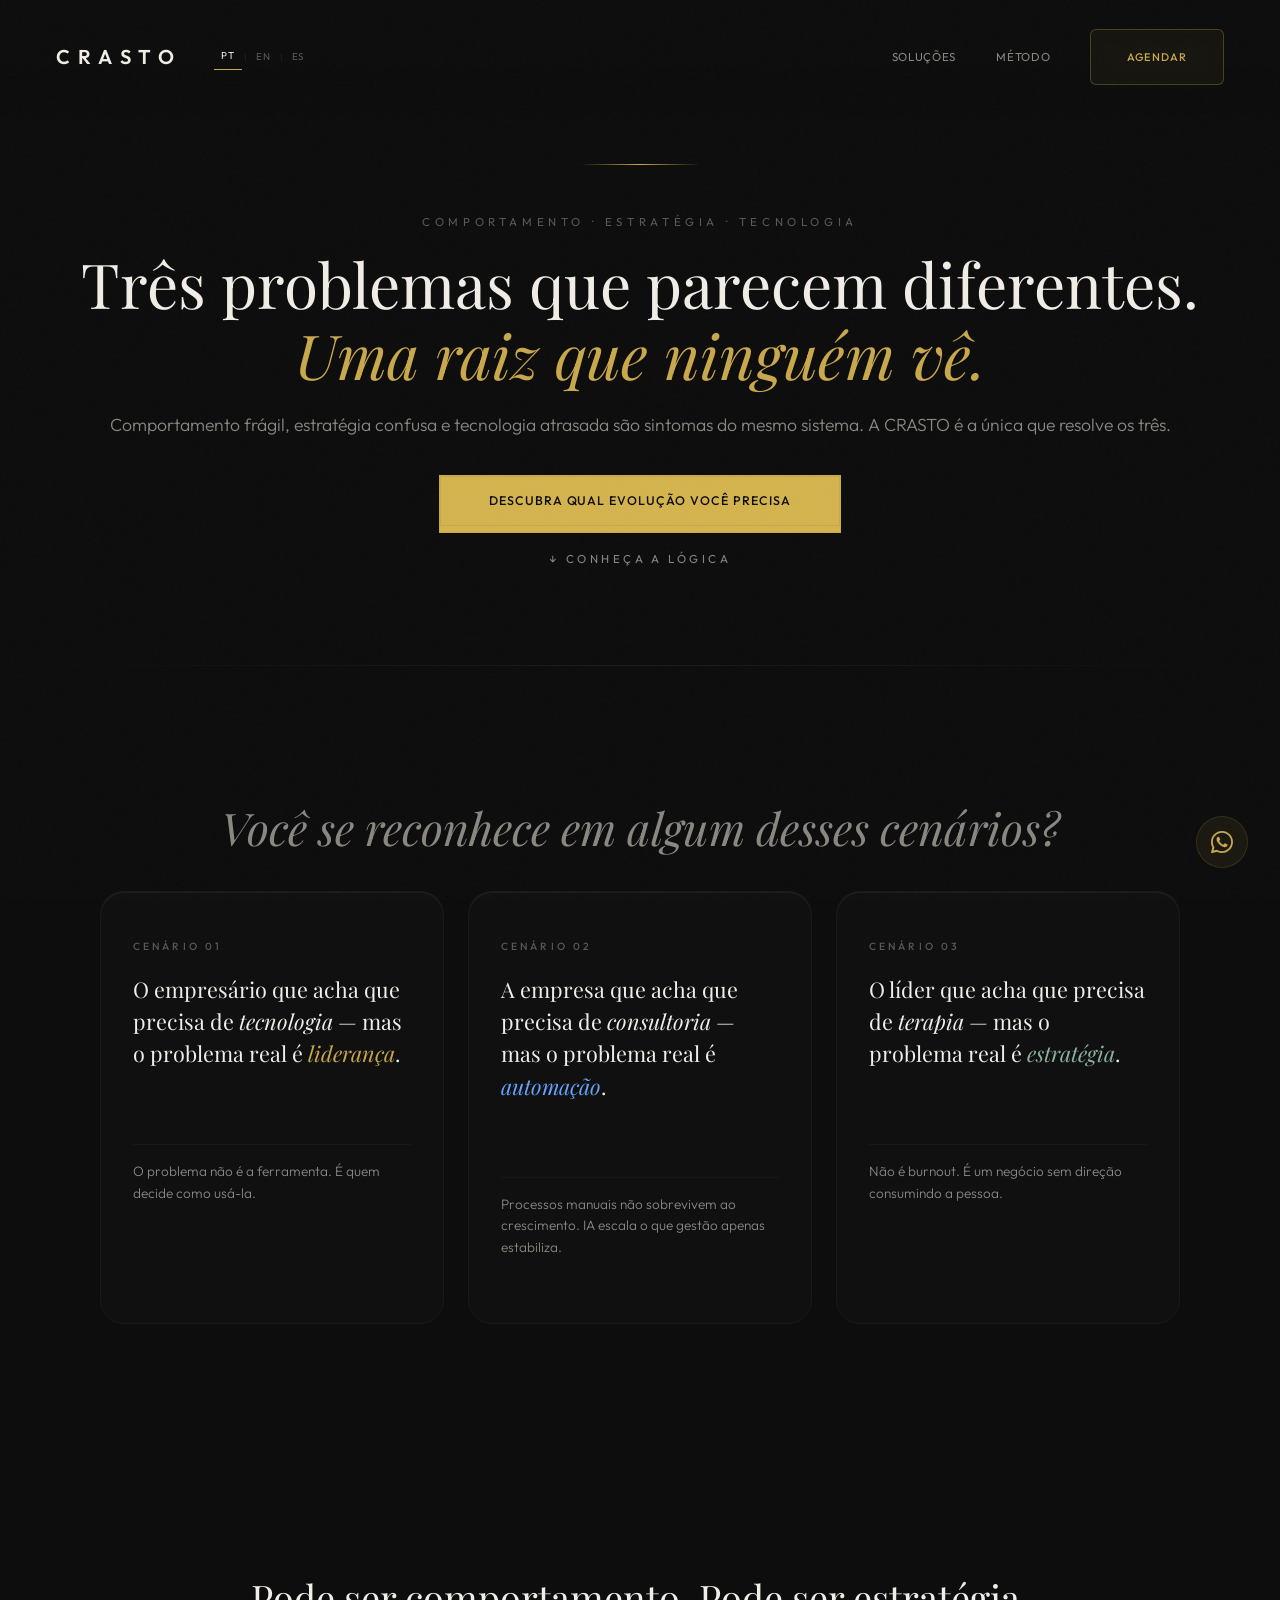
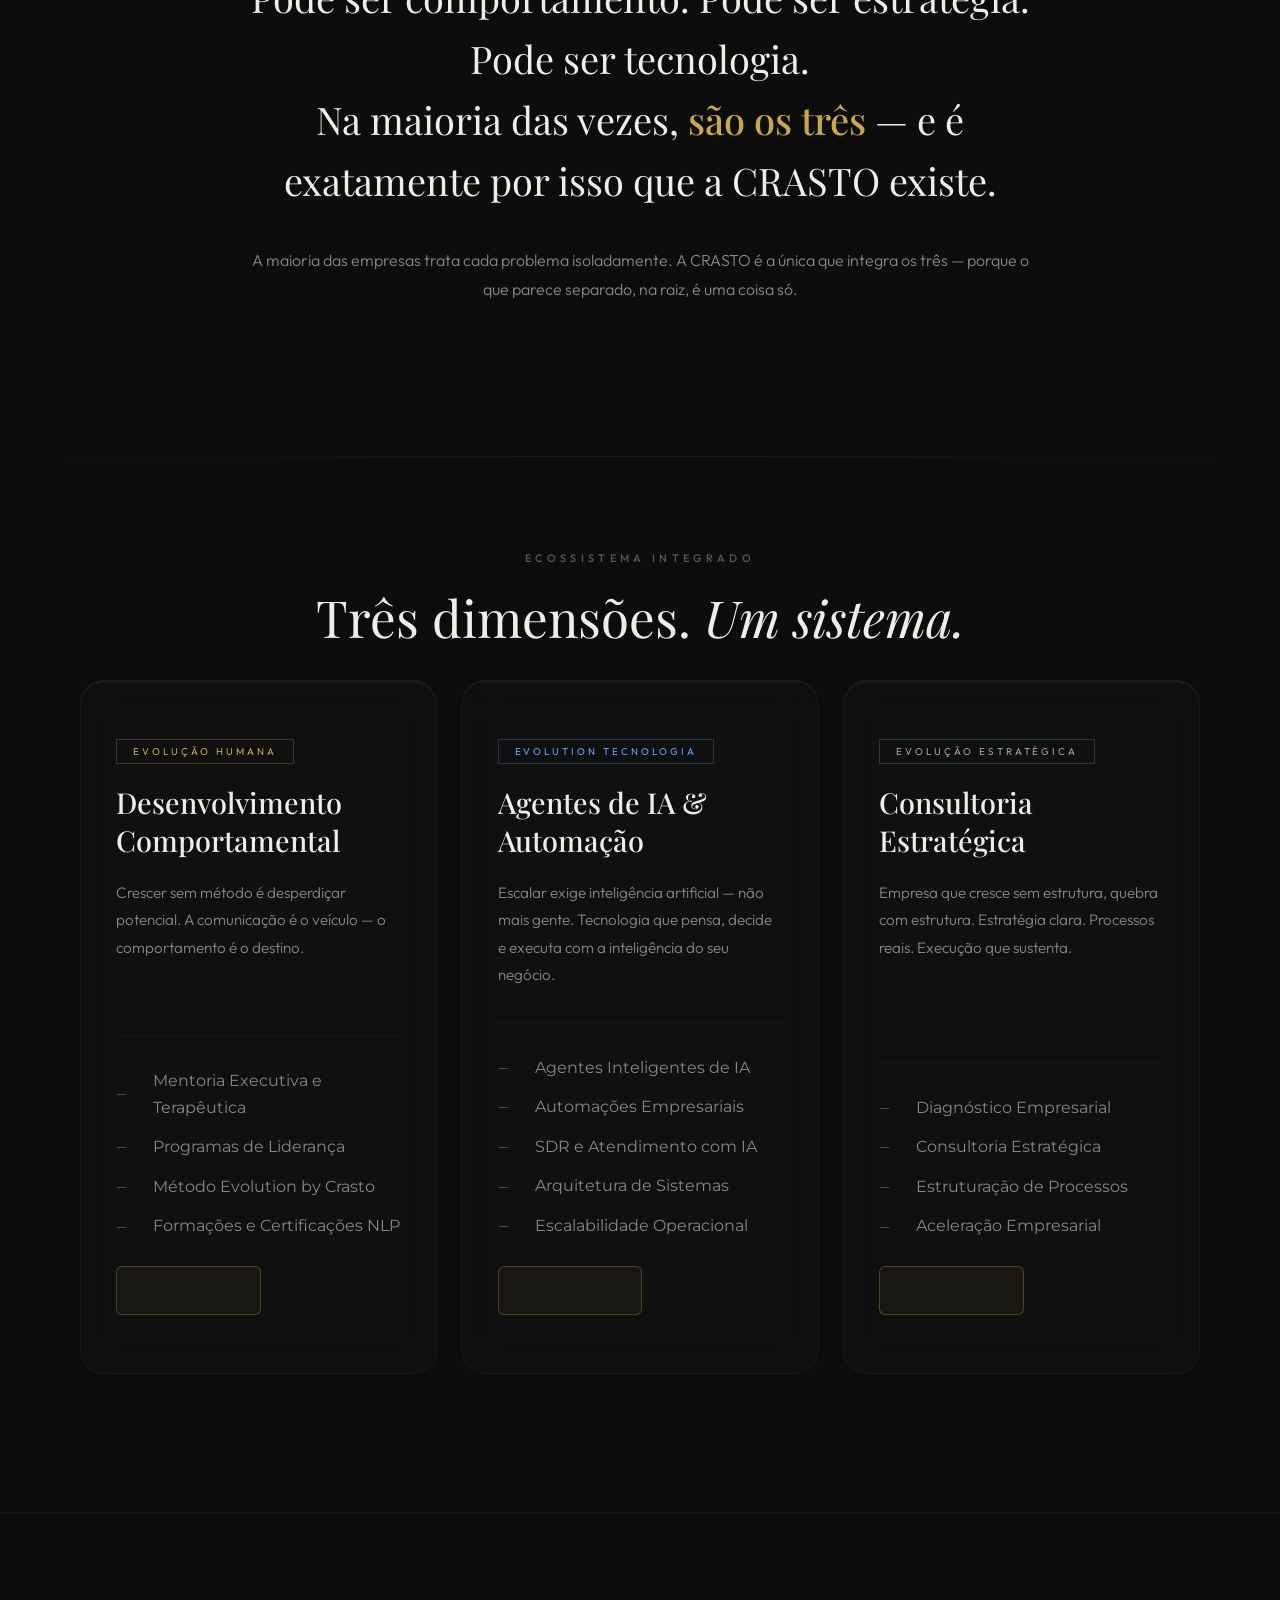
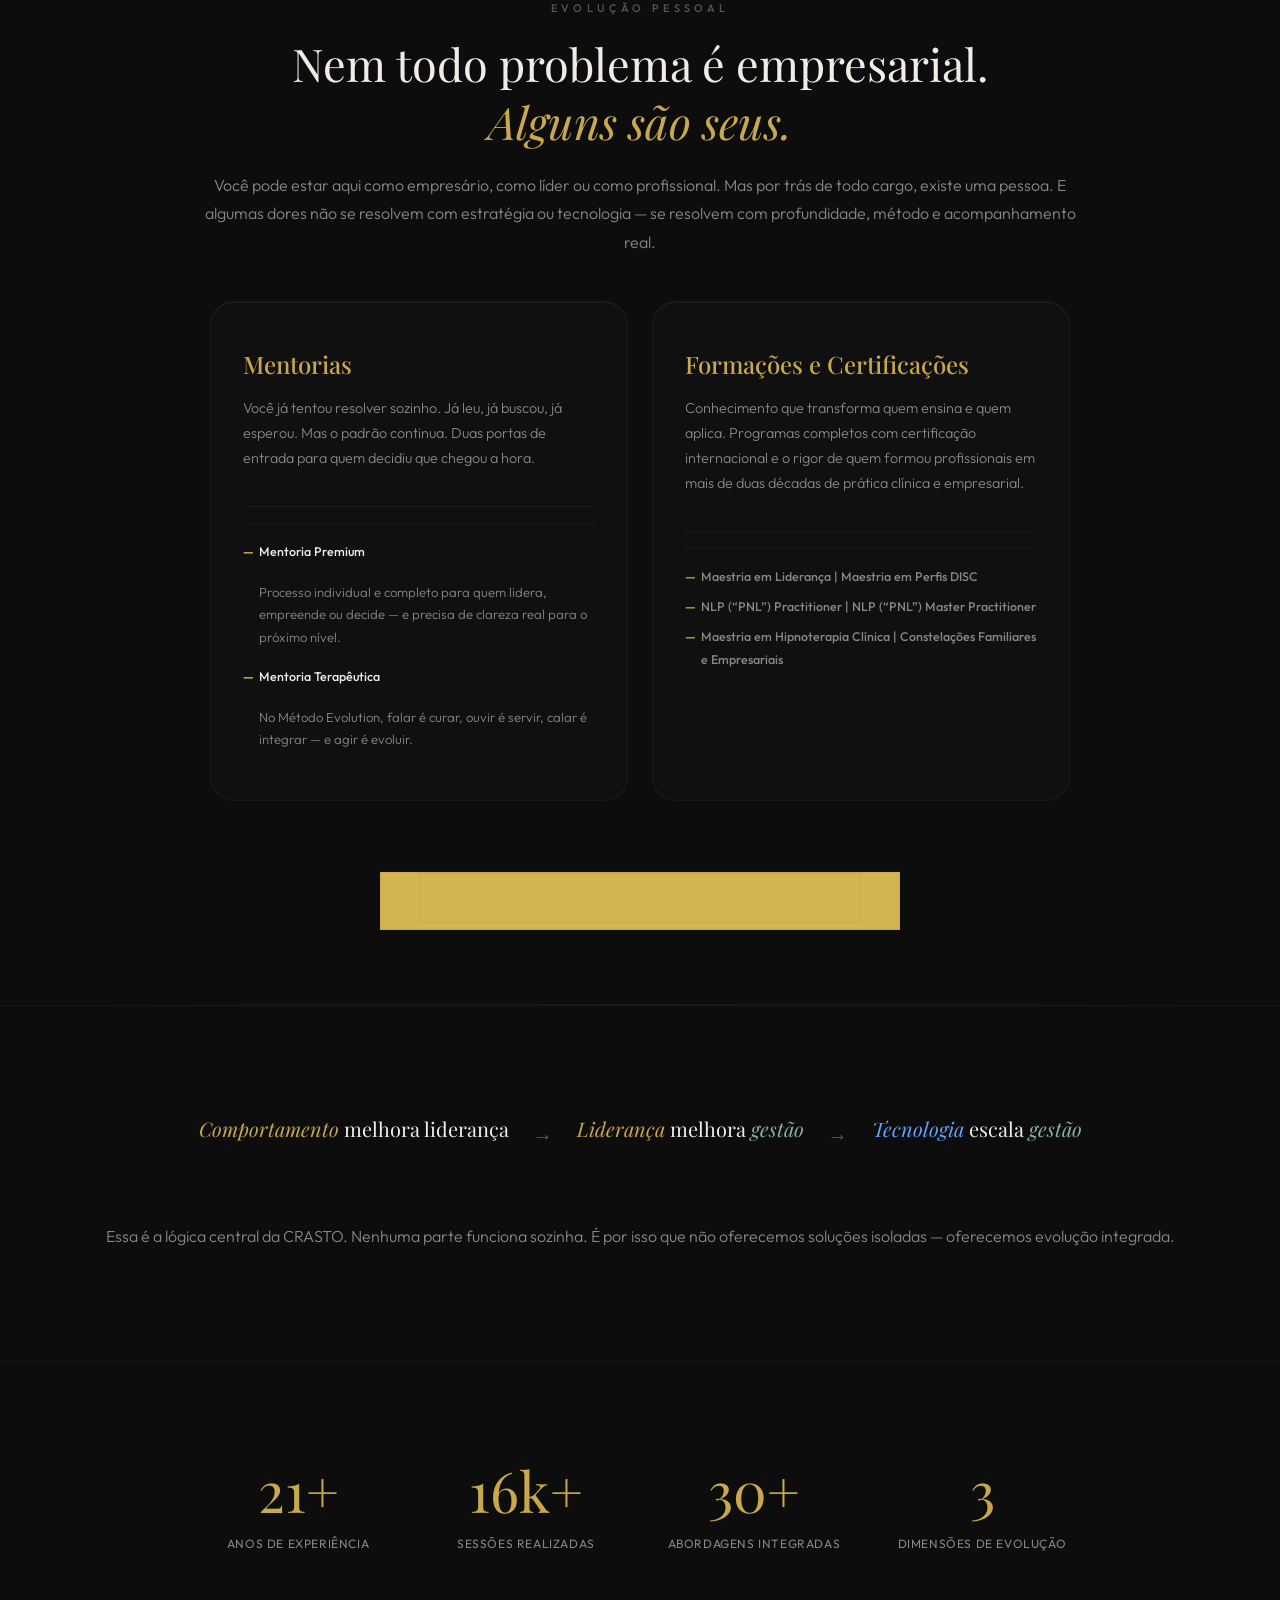
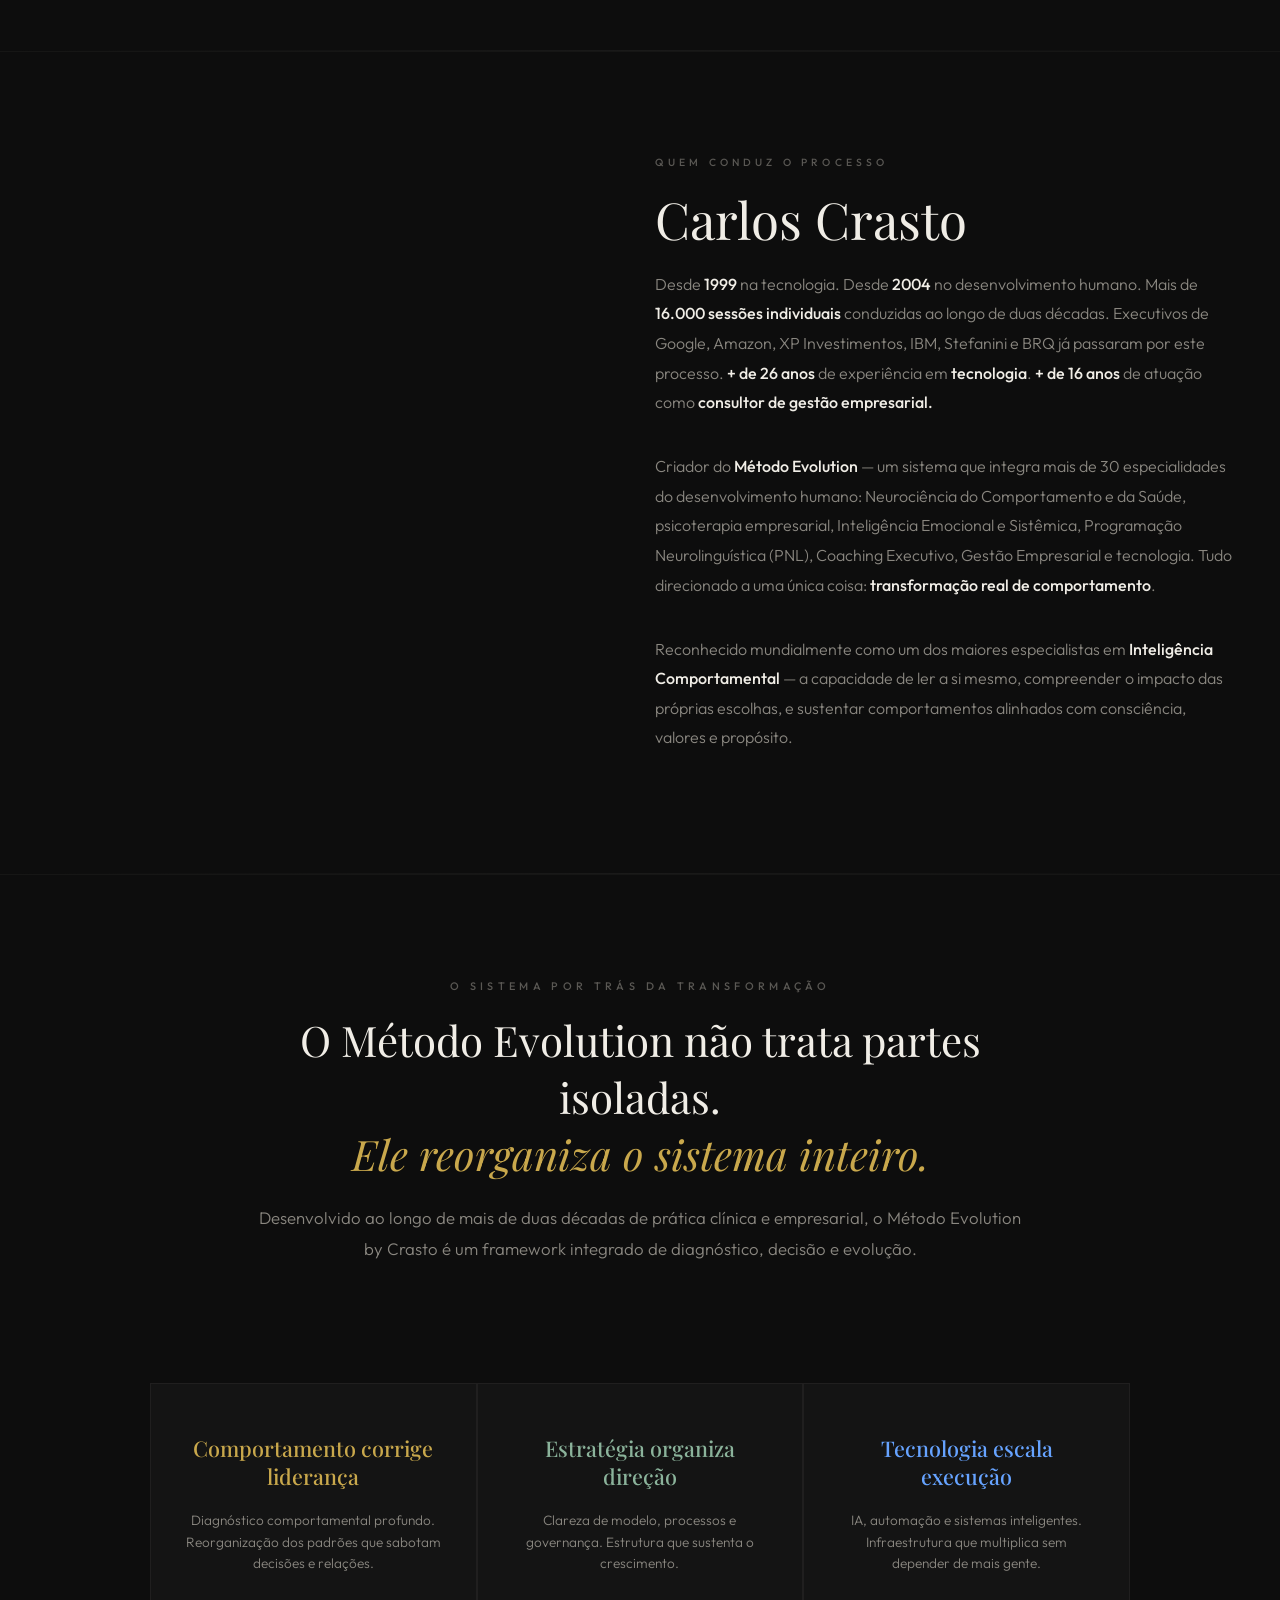
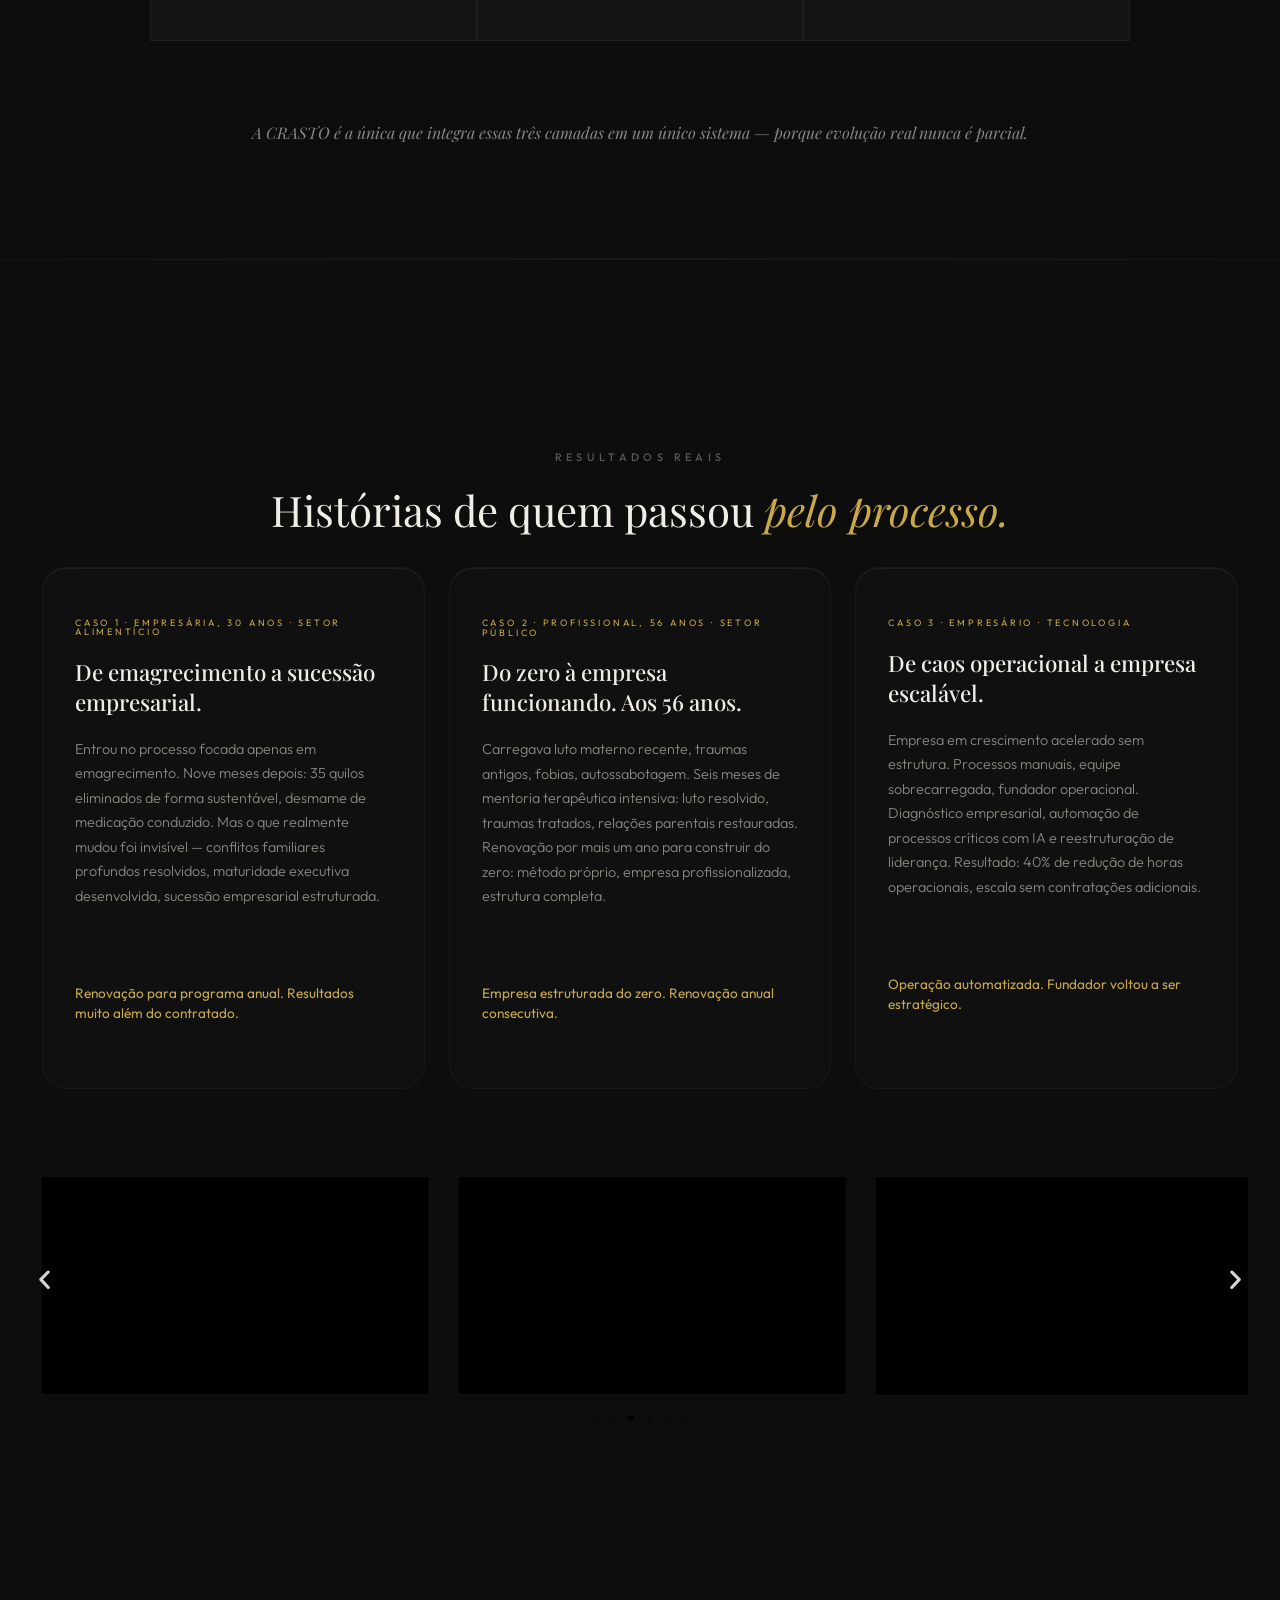
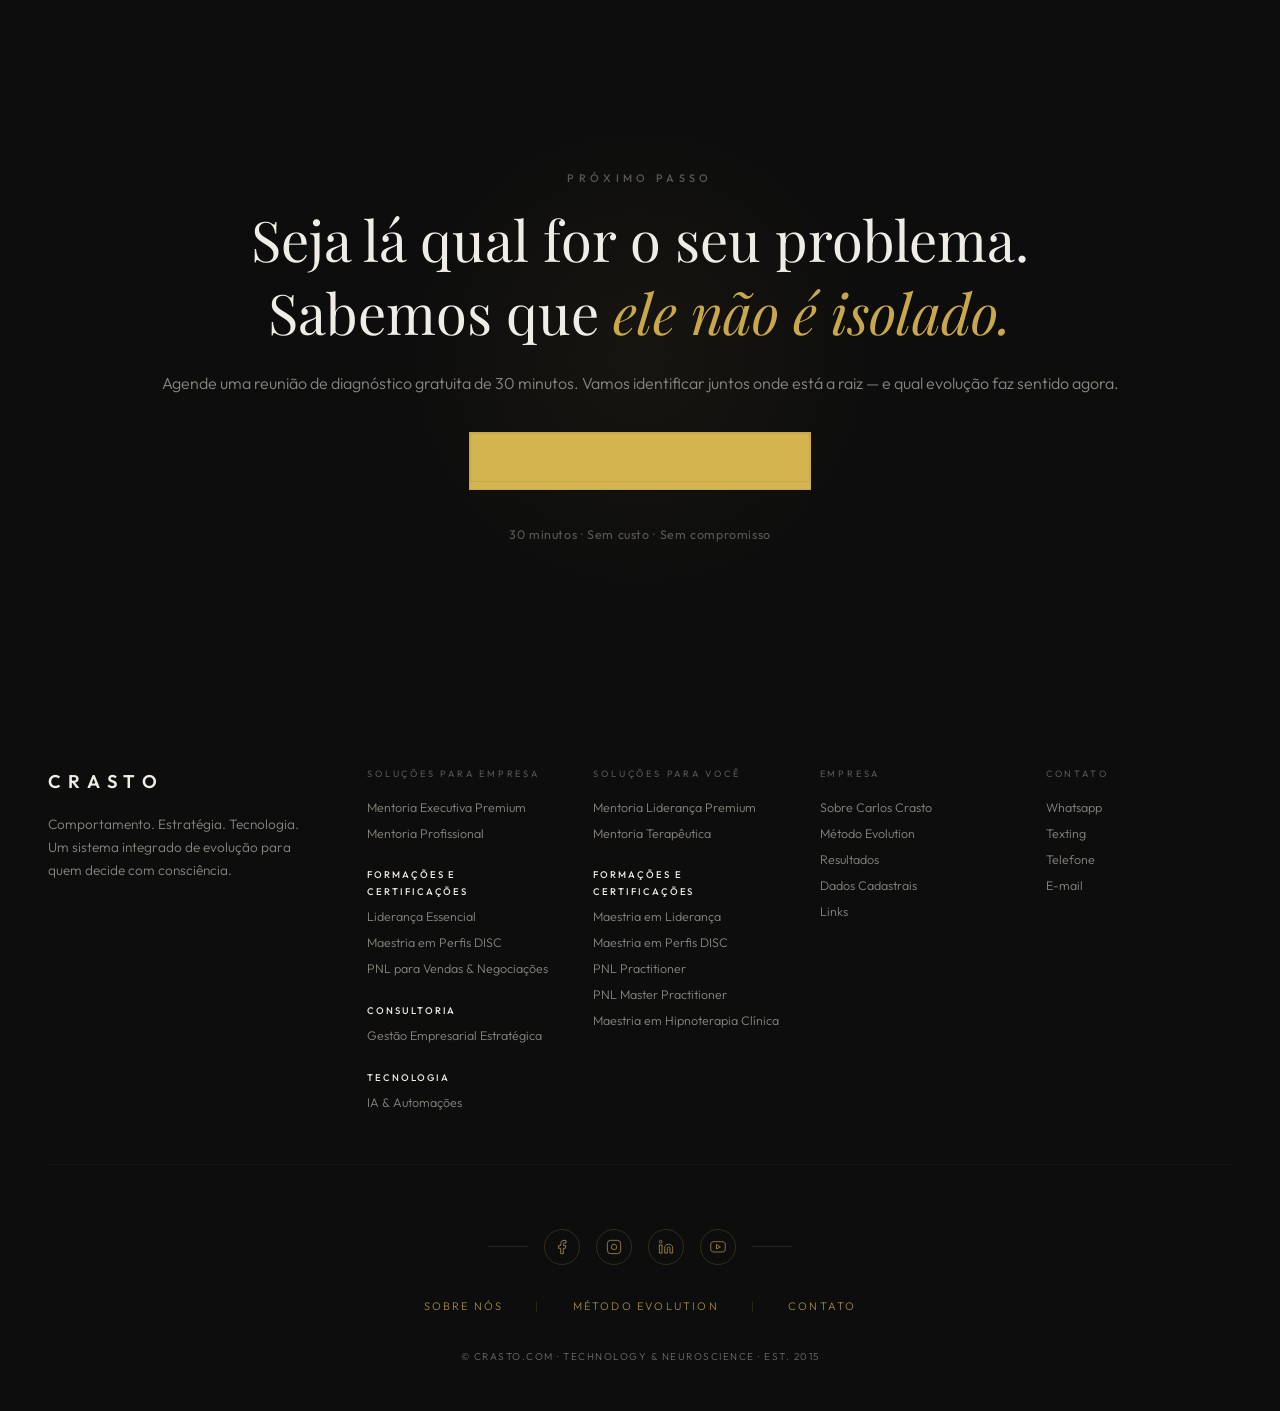
==== commit 34b7b371: "fix: restaurar header/nav removendo classe reveal do container A classe 'reveal' foi adicionada ao c" ====
--- a/index.html
+++ b/index.html
@@ -11,33 +11,62 @@
 <link href="https://crasto.com/comments/feed/" rel="alternate" title="Feed de comentários para CRASTO »" type="application/rss+xml"/>
 <link href="https://crasto.com/wp-json/oembed/1.0/embed?url=https%3A%2F%2Fcrasto.com%2F" rel="alternate" title="oEmbed (JSON)" type="application/json+oembed"/>
 <link href="https://crasto.com/wp-json/oembed/1.0/embed?url=https%3A%2F%2Fcrasto.com%2F&amp;format=xml" rel="alternate" title="oEmbed (XML)" type="text/xml+oembed"/>
-<style id="wp-img-auto-sizes-contain-inline-css">img:is([sizes=auto i],[sizes^="auto," i]){contain-intrinsic-size:3000px 1500px}/* Vercel/Apple Premium Buttons */
-.btn-primary .elementor-button, #cNavBtn, .crasto-cta .elementor-button {
-    background: #ebebeb !important;
-    border: 1px solid #ffffff !important;
-    border-radius: 99px !important;
-    box-shadow: inset 0 -2px 5px rgba(0,0,0,0.1), 0 4px 16px rgba(255,255,255,0.04) !important;
-    color: #050505 !important;
-    font-weight: 600 !important;
-    font-size: 15px !important;
-    letter-spacing: 0.01em !important;
-    text-transform: none !important; 
-    padding: 16px 36px !important;
-    transition: background 0.4s cubic-bezier(0.16, 1, 0.3, 1), box-shadow 0.4s cubic-bezier(0.16, 1, 0.3, 1) !important;
+<style id="wp-img-auto-sizes-contain-inline-css">img:is([sizes=auto i],[sizes^="auto," i]){contain-intrinsic-size:3000px 1500px}
+<link data-optimized="1" href="assets/af1abb81172e535a359b97be2d27d2_b2aea95408b5.css" id="ht_ctc_main_css-css" media="all" rel="stylesheet"/>
+<style id="wp-emoji-styles-inline-css">img.wp-smiley,img.emoji{display:inline!important;border:none!important;box-shadow:none!important;height:1em!important;width:1em!important;margin:0 0.07em!important;vertical-align:-0.1em!important;background:none!important;padding:0!important}
+/* ========================================= */
+/* CRASTO PREMIUM UX BUTTON OVERRIDE (GLOBAL) */
+/* ========================================= */
+
+/* Remove Elementor default glows and junk */
+.elementor-button, 
+.elementor-button-wrapper > a,
+.elementor-widget-button .elementor-button,
+#cNavBtn {
+    background: rgba(201, 168, 76, 0.05) !important;
+    border: 1px solid rgba(201, 168, 76, 0.3) !important;
+    border-radius: 6px !important;
+    color: #c9a84c !important;
+    font-weight: 500 !important;
+    letter-spacing: 0.1em !important;
+    text-transform: uppercase !important;
+    font-size: 11px !important;
+    padding: 18px 36px !important;
+    box-shadow: none !important;
+    backdrop-filter: blur(8px) !important;
+    -webkit-backdrop-filter: blur(8px) !important;
+    transition: all 0.4s cubic-bezier(0.16, 1, 0.3, 1) !important;
+    position: relative;
+    overflow: hidden;
 }
 
-.btn-primary .elementor-button:hover, #cNavBtn:hover, .crasto-cta .elementor-button:hover {
-    background: #ffffff !important;
-    box-shadow: inset 0 -1px 2px rgba(0,0,0,0.05), 0 8px 24px rgba(255,255,255,0.12), 0 0 0 6px rgba(255,255,255,0.06) !important;
+/* Hover State - Magnetic Subtle Physicality (No more screaming glows!) */
+.elementor-button:hover, 
+.elementor-button-wrapper > a:hover,
+.elementor-widget-button .elementor-button:hover,
+#cNavBtn:hover {
+    background: rgba(201, 168, 76, 0.15) !important;
+    border: 1px solid rgba(201, 168, 76, 0.6) !important;
+    color: #ffffff !important;
+    box-shadow: 0 4px 15px rgba(201, 168, 76, 0.1) !important;
+    transform: translateY(-1px) !important;
 }
 
-.btn-primary .elementor-button:active, #cNavBtn:active, .crasto-cta .elementor-button:active {
-    background: #cccccc !important;
-    box-shadow: inset 0 4px 10px rgba(0,0,0,0.15) !important;
+/* Active / Pressed State */
+.elementor-button:active, 
+.elementor-button-wrapper > a:active,
+.elementor-widget-button .elementor-button:active,
+#cNavBtn:active {
+    transform: translateY(1px) scale(0.98) !important;
+    background: rgba(201, 168, 76, 0.08) !important;
+    box-shadow: inset 0 2px 4px rgba(0,0,0,0.4) !important;
+}
+
+/* Specifically for buttons that had a massive text-shadow */
+.elementor-button-content-wrapper, .elementor-button-text {
+    text-shadow: none !important;
 }
 </style>
-<link data-optimized="1" href="assets/af1abb81172e535a359b97be2d27d2_b2aea95408b5.css" id="ht_ctc_main_css-css" media="all" rel="stylesheet"/>
-<style id="wp-emoji-styles-inline-css">img.wp-smiley,img.emoji{display:inline!important;border:none!important;box-shadow:none!important;height:1em!important;width:1em!important;margin:0 0.07em!important;vertical-align:-0.1em!important;background:none!important;padding:0!important}</style>
 <style id="global-styles-inline-css">:root{--wp--preset--aspect-ratio--square:1;--wp--preset--aspect-ratio--4-3:4/3;--wp--preset--aspect-ratio--3-4:3/4;--wp--preset--aspect-ratio--3-2:3/2;--wp--preset--aspect-ratio--2-3:2/3;--wp--preset--aspect-ratio--16-9:16/9;--wp--preset--aspect-ratio--9-16:9/16;--wp--preset--color--black:#000000;--wp--preset--color--cyan-bluish-gray:#abb8c3;--wp--preset--color--white:#ffffff;--wp--preset--color--pale-pink:#f78da7;--wp--preset--color--vivid-red:#cf2e2e;--wp--preset--color--luminous-vivid-orange:#ff6900;--wp--preset--color--luminous-vivid-amber:#fcb900;--wp--preset--color--light-green-cyan:#7bdcb5;--wp--preset--color--vivid-green-cyan:#00d084;--wp--preset--color--pale-cyan-blue:#8ed1fc;--wp--preset--color--vivid-cyan-blue:#0693e3;--wp--preset--color--vivid-purple:#9b51e0;--wp--preset--gradient--vivid-cyan-blue-to-vivid-purple:linear-gradient(135deg,rgb(6,147,227) 0%,rgb(155,81,224) 100%);--wp--preset--gradient--light-green-cyan-to-vivid-green-cyan:linear-gradient(135deg,rgb(122,220,180) 0%,rgb(0,208,130) 100%);--wp--preset--gradient--luminous-vivid-amber-to-luminous-vivid-orange:linear-gradient(135deg,rgb(252,185,0) 0%,rgb(255,105,0) 100%);--wp--preset--gradient--luminous-vivid-orange-to-vivid-red:linear-gradient(135deg,rgb(255,105,0) 0%,rgb(207,46,46) 100%);--wp--preset--gradient--very-light-gray-to-cyan-bluish-gray:linear-gradient(135deg,rgb(238,238,238) 0%,rgb(169,184,195) 100%);--wp--preset--gradient--cool-to-warm-spectrum:linear-gradient(135deg,rgb(74,234,220) 0%,rgb(151,120,209) 20%,rgb(207,42,186) 40%,rgb(238,44,130) 60%,rgb(251,105,98) 80%,rgb(254,248,76) 100%);--wp--preset--gradient--blush-light-purple:linear-gradient(135deg,rgb(255,206,236) 0%,rgb(152,150,240) 100%);--wp--preset--gradient--blush-bordeaux:linear-gradient(135deg,rgb(254,205,165) 0%,rgb(254,45,45) 50%,rgb(107,0,62) 100%);--wp--preset--gradient--luminous-dusk:linear-gradient(135deg,rgb(255,203,112) 0%,rgb(199,81,192) 50%,rgb(65,88,208) 100%);--wp--preset--gradient--pale-ocean:linear-gradient(135deg,rgb(255,245,203) 0%,rgb(182,227,212) 50%,rgb(51,167,181) 100%);--wp--preset--gradient--electric-grass:linear-gradient(135deg,rgb(202,248,128) 0%,rgb(113,206,126) 100%);--wp--preset--gradient--midnight:linear-gradient(135deg,rgb(2,3,129) 0%,rgb(40,116,252) 100%);--wp--preset--font-size--small:13px;--wp--preset--font-size--medium:20px;--wp--preset--font-size--large:36px;--wp--preset--font-size--x-large:42px;--wp--preset--spacing--20:0.44rem;--wp--preset--spacing--30:0.67rem;--wp--preset--spacing--40:1rem;--wp--preset--spacing--50:1.5rem;--wp--preset--spacing--60:2.25rem;--wp--preset--spacing--70:3.38rem;--wp--preset--spacing--80:5.06rem;--wp--preset--shadow--natural:6px 6px 9px rgba(0, 0, 0, 0.2);--wp--preset--shadow--deep:12px 12px 50px rgba(0, 0, 0, 0.4);--wp--preset--shadow--sharp:6px 6px 0px rgba(0, 0, 0, 0.2);--wp--preset--shadow--outlined:6px 6px 0px -3px rgb(255, 255, 255), 6px 6px rgb(0, 0, 0);--wp--preset--shadow--crisp:6px 6px 0px rgb(0, 0, 0)}:root{--wp--style--global--content-size:800px;--wp--style--global--wide-size:1200px}:where(body){margin:0}.wp-site-blocks>.alignleft{float:left;margin-right:2em}.wp-site-blocks>.alignright{float:right;margin-left:2em}.wp-site-blocks>.aligncenter{justify-content:center;margin-left:auto;margin-right:auto}:where(.wp-site-blocks)>*{margin-block-start:24px;margin-block-end:0}:where(.wp-site-blocks)>:first-child{margin-block-start:0}:where(.wp-site-blocks)>:last-child{margin-block-end:0}:root{--wp--style--block-gap:24px}:root :where(.is-layout-flow)>:first-child{margin-block-start:0}:root :where(.is-layout-flow)>:last-child{margin-block-end:0}:root :where(.is-layout-flow)>*{margin-block-start:24px;margin-block-end:0}:root :where(.is-layout-constrained)>:first-child{margin-block-start:0}:root :where(.is-layout-constrained)>:last-child{margin-block-end:0}:root :where(.is-layout-constrained)>*{margin-block-start:24px;margin-block-end:0}:root :where(.is-layout-flex){gap:24px}:root :where(.is-layout-grid){gap:24px}.is-layout-flow>.alignleft{float:left;margin-inline-start:0;margin-inline-end:2em}.is-layout-flow>.alignright{float:right;margin-inline-start:2em;margin-inline-end:0}.is-layout-flow>.aligncenter{margin-left:auto!important;margin-right:auto!important}.is-layout-constrained>.alignleft{float:left;margin-inline-start:0;margin-inline-end:2em}.is-layout-constrained>.alignright{float:right;margin-inline-start:2em;margin-inline-end:0}.is-layout-constrained>.aligncenter{margin-left:auto!important;margin-right:auto!important}.is-layout-constrained>:where(:not(.alignleft):not(.alignright):not(.alignfull)){max-width:var(--wp--style--global--content-size);margin-left:auto!important;margin-right:auto!important}.is-layout-constrained>.alignwide{max-width:var(--wp--style--global--wide-size)}body .is-layout-flex{display:flex}.is-layout-flex{flex-wrap:wrap;align-items:center}.is-layout-flex>:is(*,div){margin:0}body .is-layout-grid{display:grid}.is-layout-grid>:is(*,div){margin:0}body{padding-top:0;padding-right:0;padding-bottom:0;padding-left:0}a:where(:not(.wp-element-button)){text-decoration:underline}:root :where(.wp-element-button,.wp-block-button__link){background-color:#32373c;border-width:0;color:#fff;font-family:inherit;font-size:inherit;font-style:inherit;font-weight:inherit;letter-spacing:inherit;line-height:inherit;padding-top:calc(0.667em + 2px);padding-right:calc(1.333em + 2px);padding-bottom:calc(0.667em + 2px);padding-left:calc(1.333em + 2px);text-decoration:none;text-transform:inherit}.has-black-color{color:var(--wp--preset--color--black)!important}.has-cyan-bluish-gray-color{color:var(--wp--preset--color--cyan-bluish-gray)!important}.has-white-color{color:var(--wp--preset--color--white)!important}.has-pale-pink-color{color:var(--wp--preset--color--pale-pink)!important}.has-vivid-red-color{color:var(--wp--preset--color--vivid-red)!important}.has-luminous-vivid-orange-color{color:var(--wp--preset--color--luminous-vivid-orange)!important}.has-luminous-vivid-amber-color{color:var(--wp--preset--color--luminous-vivid-amber)!important}.has-light-green-cyan-color{color:var(--wp--preset--color--light-green-cyan)!important}.has-vivid-green-cyan-color{color:var(--wp--preset--color--vivid-green-cyan)!important}.has-pale-cyan-blue-color{color:var(--wp--preset--color--pale-cyan-blue)!important}.has-vivid-cyan-blue-color{color:var(--wp--preset--color--vivid-cyan-blue)!important}.has-vivid-purple-color{color:var(--wp--preset--color--vivid-purple)!important}.has-black-background-color{background-color:var(--wp--preset--color--black)!important}.has-cyan-bluish-gray-background-color{background-color:var(--wp--preset--color--cyan-bluish-gray)!important}.has-white-background-color{background-color:var(--wp--preset--color--white)!important}.has-pale-pink-background-color{background-color:var(--wp--preset--color--pale-pink)!important}.has-vivid-red-background-color{background-color:var(--wp--preset--color--vivid-red)!important}.has-luminous-vivid-orange-background-color{background-color:var(--wp--preset--color--luminous-vivid-orange)!important}.has-luminous-vivid-amber-background-color{background-color:var(--wp--preset--color--luminous-vivid-amber)!important}.has-light-green-cyan-background-color{background-color:var(--wp--preset--color--light-green-cyan)!important}.has-vivid-green-cyan-background-color{background-color:var(--wp--preset--color--vivid-green-cyan)!important}.has-pale-cyan-blue-background-color{background-color:var(--wp--preset--color--pale-cyan-blue)!important}.has-vivid-cyan-blue-background-color{background-color:var(--wp--preset--color--vivid-cyan-blue)!important}.has-vivid-purple-background-color{background-color:var(--wp--preset--color--vivid-purple)!important}.has-black-border-color{border-color:var(--wp--preset--color--black)!important}.has-cyan-bluish-gray-border-color{border-color:var(--wp--preset--color--cyan-bluish-gray)!important}.has-white-border-color{border-color:var(--wp--preset--color--white)!important}.has-pale-pink-border-color{border-color:var(--wp--preset--color--pale-pink)!important}.has-vivid-red-border-color{border-color:var(--wp--preset--color--vivid-red)!important}.has-luminous-vivid-orange-border-color{border-color:var(--wp--preset--color--luminous-vivid-orange)!important}.has-luminous-vivid-amber-border-color{border-color:var(--wp--preset--color--luminous-vivid-amber)!important}.has-light-green-cyan-border-color{border-color:var(--wp--preset--color--light-green-cyan)!important}.has-vivid-green-cyan-border-color{border-color:var(--wp--preset--color--vivid-green-cyan)!important}.has-pale-cyan-blue-border-color{border-color:var(--wp--preset--color--pale-cyan-blue)!important}.has-vivid-cyan-blue-border-color{border-color:var(--wp--preset--color--vivid-cyan-blue)!important}.has-vivid-purple-border-color{border-color:var(--wp--preset--color--vivid-purple)!important}.has-vivid-cyan-blue-to-vivid-purple-gradient-background{background:var(--wp--preset--gradient--vivid-cyan-blue-to-vivid-purple)!important}.has-light-green-cyan-to-vivid-green-cyan-gradient-background{background:var(--wp--preset--gradient--light-green-cyan-to-vivid-green-cyan)!important}.has-luminous-vivid-amber-to-luminous-vivid-orange-gradient-background{background:var(--wp--preset--gradient--luminous-vivid-amber-to-luminous-vivid-orange)!important}.has-luminous-vivid-orange-to-vivid-red-gradient-background{background:var(--wp--preset--gradient--luminous-vivid-orange-to-vivid-red)!important}.has-very-light-gray-to-cyan-bluish-gray-gradient-background{background:var(--wp--preset--gradient--very-light-gray-to-cyan-bluish-gray)!important}.has-cool-to-warm-spectrum-gradient-background{background:var(--wp--preset--gradient--cool-to-warm-spectrum)!important}.has-blush-light-purple-gradient-background{background:var(--wp--preset--gradient--blush-light-purple)!important}.has-blush-bordeaux-gradient-background{background:var(--wp--preset--gradient--blush-bordeaux)!important}.has-luminous-dusk-gradient-background{background:var(--wp--preset--gradient--luminous-dusk)!important}.has-pale-ocean-gradient-background{background:var(--wp--preset--gradient--pale-ocean)!important}.has-electric-grass-gradient-background{background:var(--wp--preset--gradient--electric-grass)!important}.has-midnight-gradient-background{background:var(--wp--preset--gradient--midnight)!important}.has-small-font-size{font-size:var(--wp--preset--font-size--small)!important}.has-medium-font-size{font-size:var(--wp--preset--font-size--medium)!important}.has-large-font-size{font-size:var(--wp--preset--font-size--large)!important}.has-x-large-font-size{font-size:var(--wp--preset--font-size--x-large)!important}:root :where(.wp-block-pullquote){font-size:1.5em;line-height:1.6}</style>
 <link data-optimized="1" href="assets/309cb685e29232d942dfea8fb16b86_c441d2c6e171.css" id="hello-elementor-css" media="all" rel="stylesheet"/>
 <link data-optimized="1" href="assets/442828e040976e73bbd50cd1334e76_e178c01ca3db.css" id="hello-elementor-theme-style-css" media="all" rel="stylesheet"/>
@@ -163,7 +192,7 @@
 <e-page-transition class="e-page-transition--entered" exclude="^https\:\/\/crasto\.com\/wp\-admin\/"><style>e-page-transition{--preloader-fade-duration: .5s;--preloader-delay: calc( var( --e-page-transition-animation-duration, 0s ) + var( --e-preloader-delay, 0s ) );--page-transition-delay: var( --preloader-fade-duration );position:fixed;inset:0;display:grid;place-items:center;z-index:10000;background:#fff;animation-fill-mode:both;animation-duration:var(--e-page-transition-animation-duration)}e-page-transition[disabled]{display:none}e-page-transition e-preloader,e-page-transition .e-page-transition--preloader{opacity:0}e-page-transition .e-page-transition--preloader{position:absolute;font-size:var(--e-preloader-size);color:var(--e-preloader-color);fill:var(--e-preloader-color);width:var(--e-preloader-width);max-width:var(--e-preloader-max-width);transform:rotate(var(--e-preloader-rotate, 0deg));animation-name:var(--e-preloader-animation);animation-duration:var(--e-preloader-animation-duration, 1000ms);animation-iteration-count:infinite;animation-timing-function:linear}e-page-transition svg.e-page-transition--preloader{width:var(--e-preloader-size)}.e-page-transition--entering{animation-name:var(--e-page-transition-entrance-animation);animation-delay:var(--preloader-fade-duration, 0s)}.e-page-transition--entering e-preloader,.e-page-transition--entering .e-page-transition--preloader{animation:var(--e-preloader-animation, none) var(--e-preloader-animation-duration, 0s) linear infinite,e-page-transition-fade-out var(--preloader-fade-duration) both;transition:none}.e-page-transition--exiting{animation-name:var(--e-page-transition-exit-animation)}.e-page-transition--exiting e-preloader,.e-page-transition--exiting .e-page-transition--preloader{opacity:var(--e-preloader-opacity, 1);transition:var(--preloader-fade-duration) all;transition-delay:var(--preloader-delay, 0s)}.e-page-transition--entered:not(.e-page-transition--preview){display:none}.e-page-transition--preview{animation-fill-mode:initial}.e-page-transition--preview.e-page-transition--entered e-preloader,.e-page-transition--preview.e-page-transition--entered .e-page-transition--preloader{opacity:var(--e-preloader-opacity, 1)}@media(prefers-reduced-motion: reduce){e-page-transition{display:none}}@keyframes e-page-transition-fade-in{from{opacity:0}to{opacity:1}}@keyframes e-page-transition-fade-in-down{from{opacity:0;transform:translate3d(0, -100%, 0)}to{opacity:1;transform:none}}@keyframes e-page-transition-fade-in-left{from{opacity:0;transform:translate3d(-100%, 0, 0)}to{opacity:1;transform:none}}@keyframes e-page-transition-fade-in-right{from{opacity:0;transform:translate3d(100%, 0, 0)}to{opacity:1;transform:none}}@keyframes e-page-transition-fade-in-up{from{opacity:0;transform:translate3d(0, 100%, 0)}to{opacity:1;transform:none}}@keyframes e-page-transition-zoom-in{from{opacity:0;transform:scale3d(0.3, 0.3, 0.3)}50%{opacity:1}}@keyframes e-page-transition-slide-in-down{from{transform:translate3d(0, -100%, 0);visibility:visible}to{transform:translate3d(0, 0, 0)}}@keyframes e-page-transition-slide-in-left{from{transform:translate3d(-100%, 0, 0);visibility:visible}to{transform:translate3d(0, 0, 0)}}@keyframes e-page-transition-slide-in-right{from{transform:translate3d(100%, 0, 0);visibility:visible}to{transform:translate3d(0, 0, 0)}}@keyframes e-page-transition-slide-in-up{from{transform:translate3d(0, 100%, 0);visibility:visible}to{transform:translate3d(0, 0, 0)}}@keyframes e-page-transition-fade-out{from{opacity:1}to{opacity:0}}@keyframes e-page-transition-fade-out-up{from{opacity:1;transform:none}to{opacity:0;transform:translate3d(0, -100%, 0)}}@keyframes e-page-transition-fade-out-left{from{opacity:1;transform:none}to{opacity:0;transform:translate3d(-100%, 0, 0)}}@keyframes e-page-transition-fade-out-right{from{opacity:1;transform:none}to{opacity:0;transform:translate3d(100%, 0, 0)}}@keyframes e-page-transition-fade-out-down{from{opacity:1;transform:none}to{opacity:0;transform:translate3d(0, 100%, 0)}}@keyframes e-page-transition-slide-out-up{from{transform:translate3d(0, 0, 0)}to{transform:translate3d(0, -100%, 0);visibility:visible}}@keyframes e-page-transition-slide-out-left{from{transform:translate3d(0, 0, 0)}to{transform:translate3d(-100%, 0, 0);visibility:visible}}@keyframes e-page-transition-slide-out-right{from{transform:translate3d(0, 0, 0)}to{transform:translate3d(100%, 0, 0);visibility:visible}}@keyframes e-page-transition-slide-out-down{from{transform:translate3d(0, 0, 0)}to{transform:translate3d(0, 100%, 0);visibility:visible}}@keyframes e-page-transition-zoom-out{from{opacity:1}50%{opacity:0;transform:scale3d(0.3, 0.3, 0.3)}}</style></e-page-transition>
 <div class="elementor elementor-13318" data-elementor-id="13318" data-elementor-post-type="page" data-elementor-type="wp-page">
 <div class="elementor-element elementor-element-56be53e5 e-con-full crasto-effects-widget e-flex e-con e-parent e-lazyloaded" data-e-type="container" data-element_type="container" data-id="56be53e5">
-<div class="reveal elementor-element elementor-element-17aa5f69 elementor-widget elementor-widget-html" data-e-type="widget" data-element_type="widget" data-id="17aa5f69" data-widget_type="html.default">
+<div class="elementor-element elementor-element-17aa5f69 elementor-widget elementor-widget-html" data-e-type="widget" data-element_type="widget" data-id="17aa5f69" data-widget_type="html.default">
 <!-- CRASTO EFFECTS WIDGET — posicione como 1º elemento da página -->
 <!-- ELEMENTOS FIXOS -->
 <div id="crastoAmbient"></div>
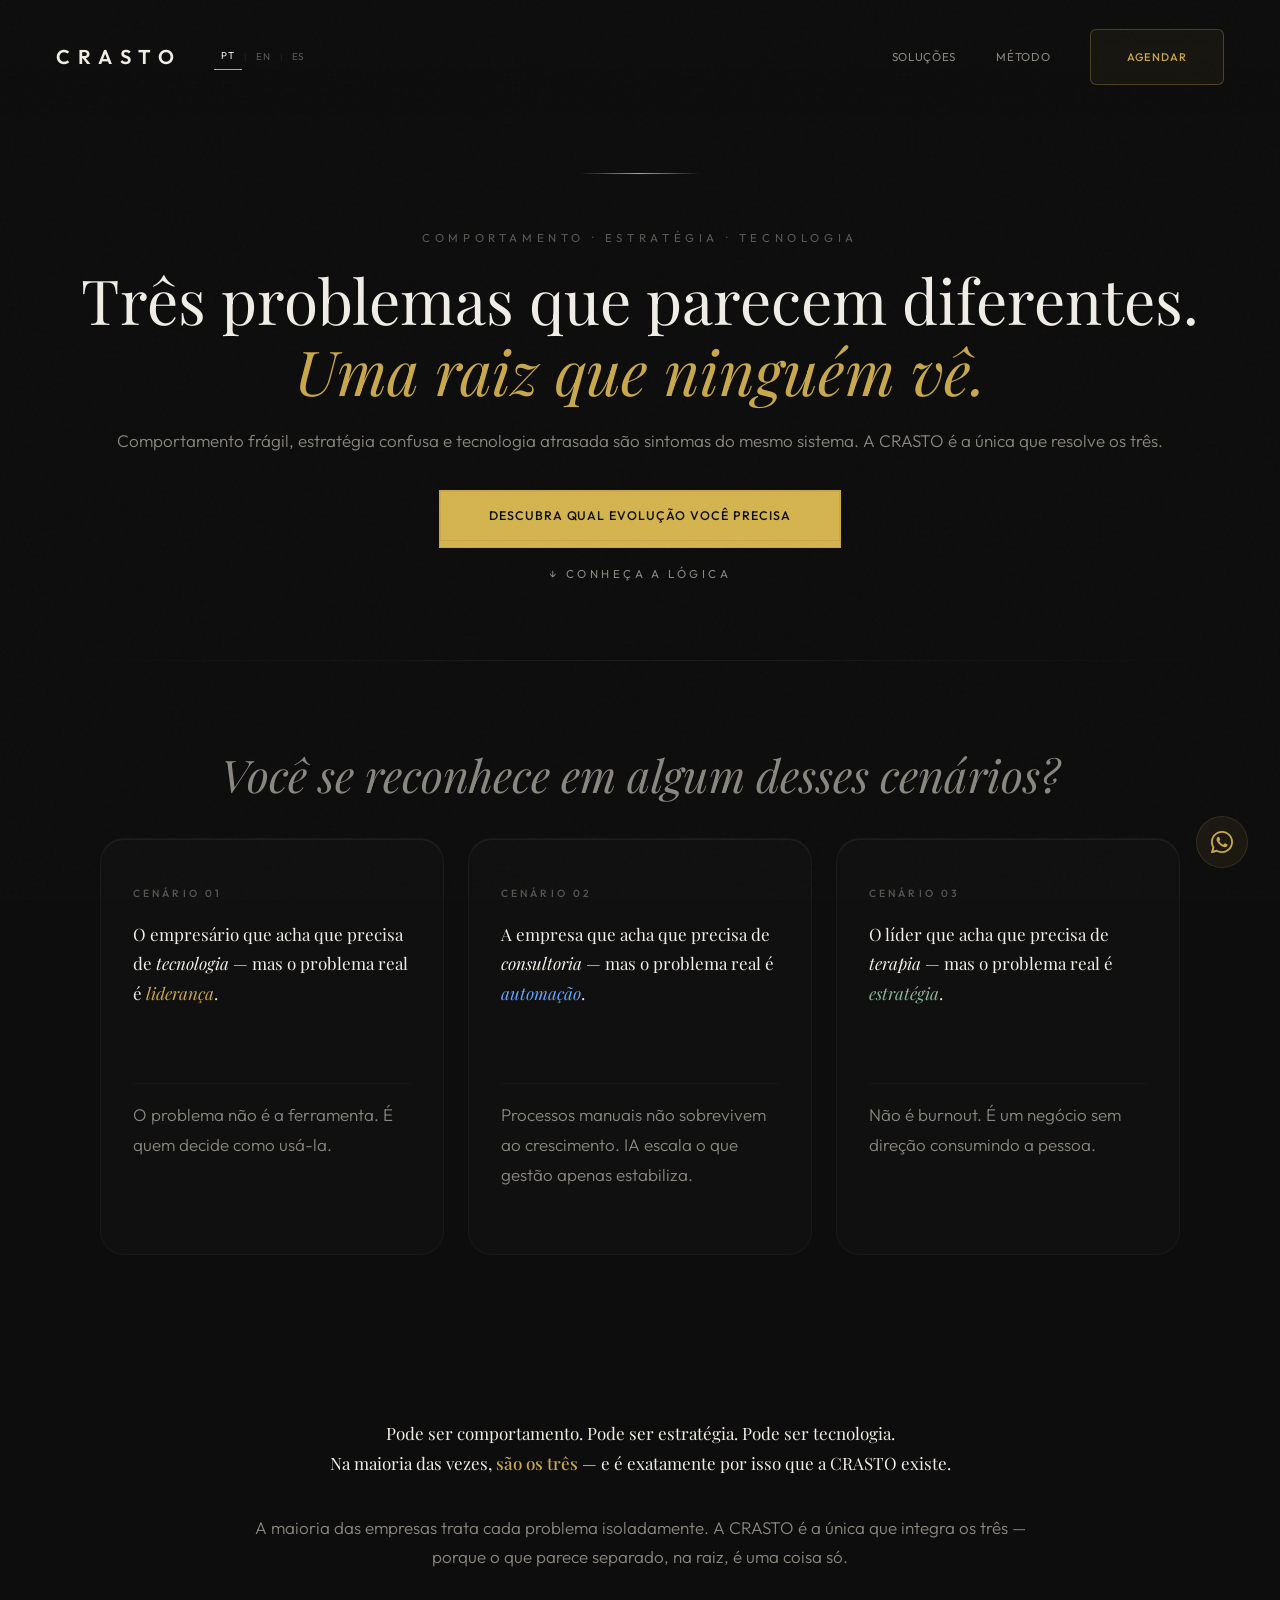
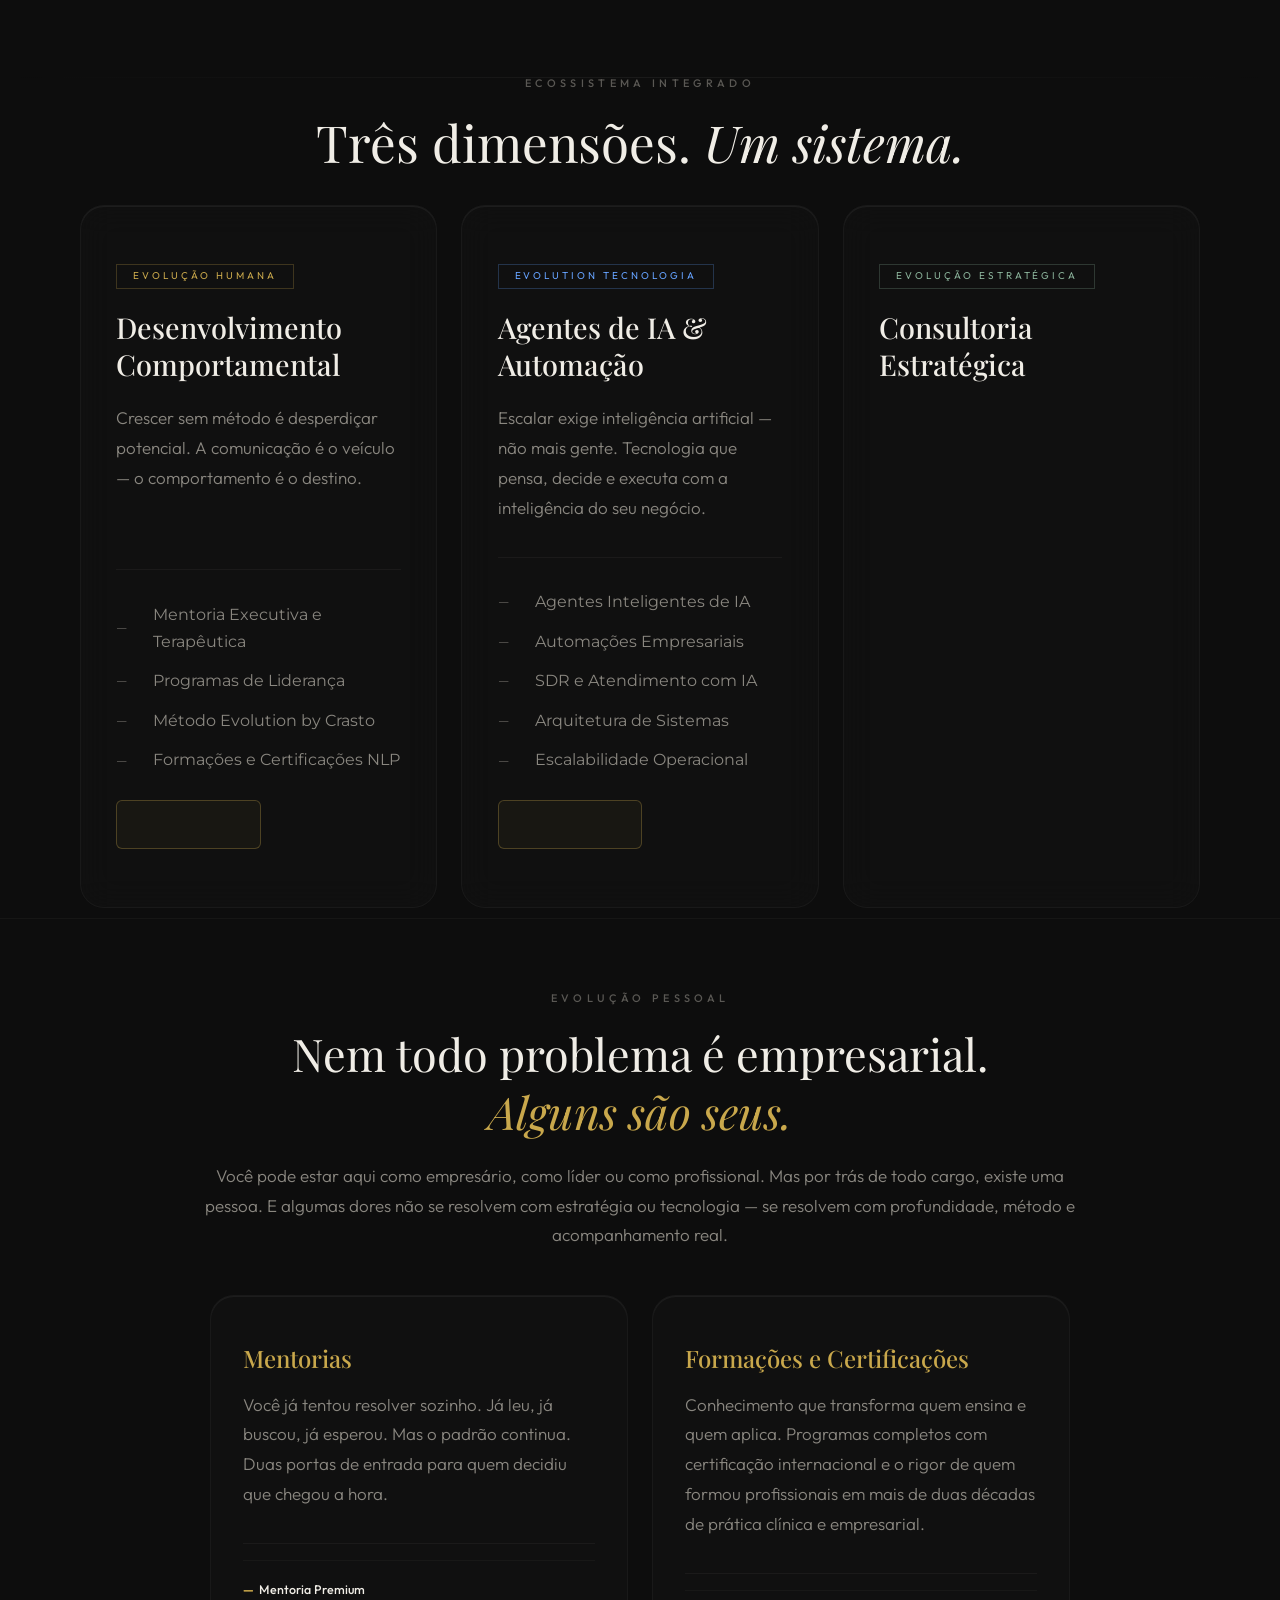
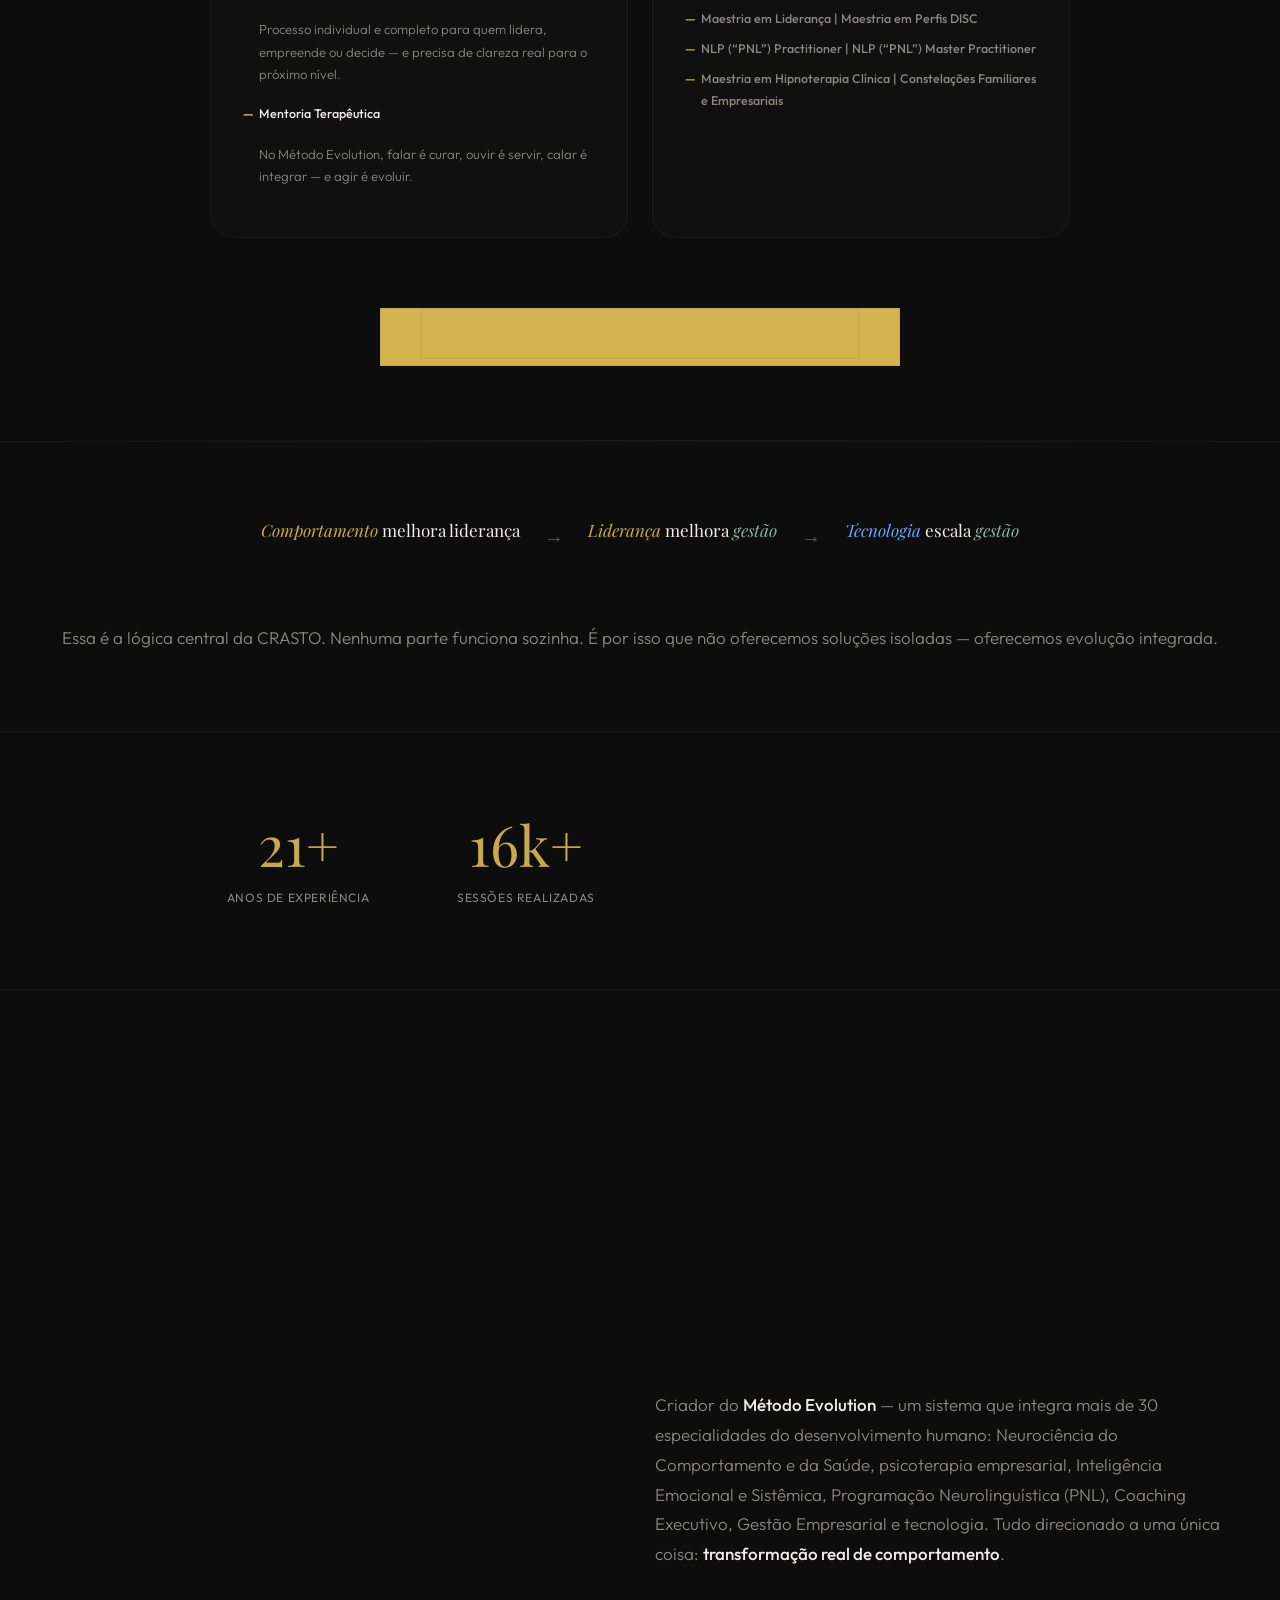
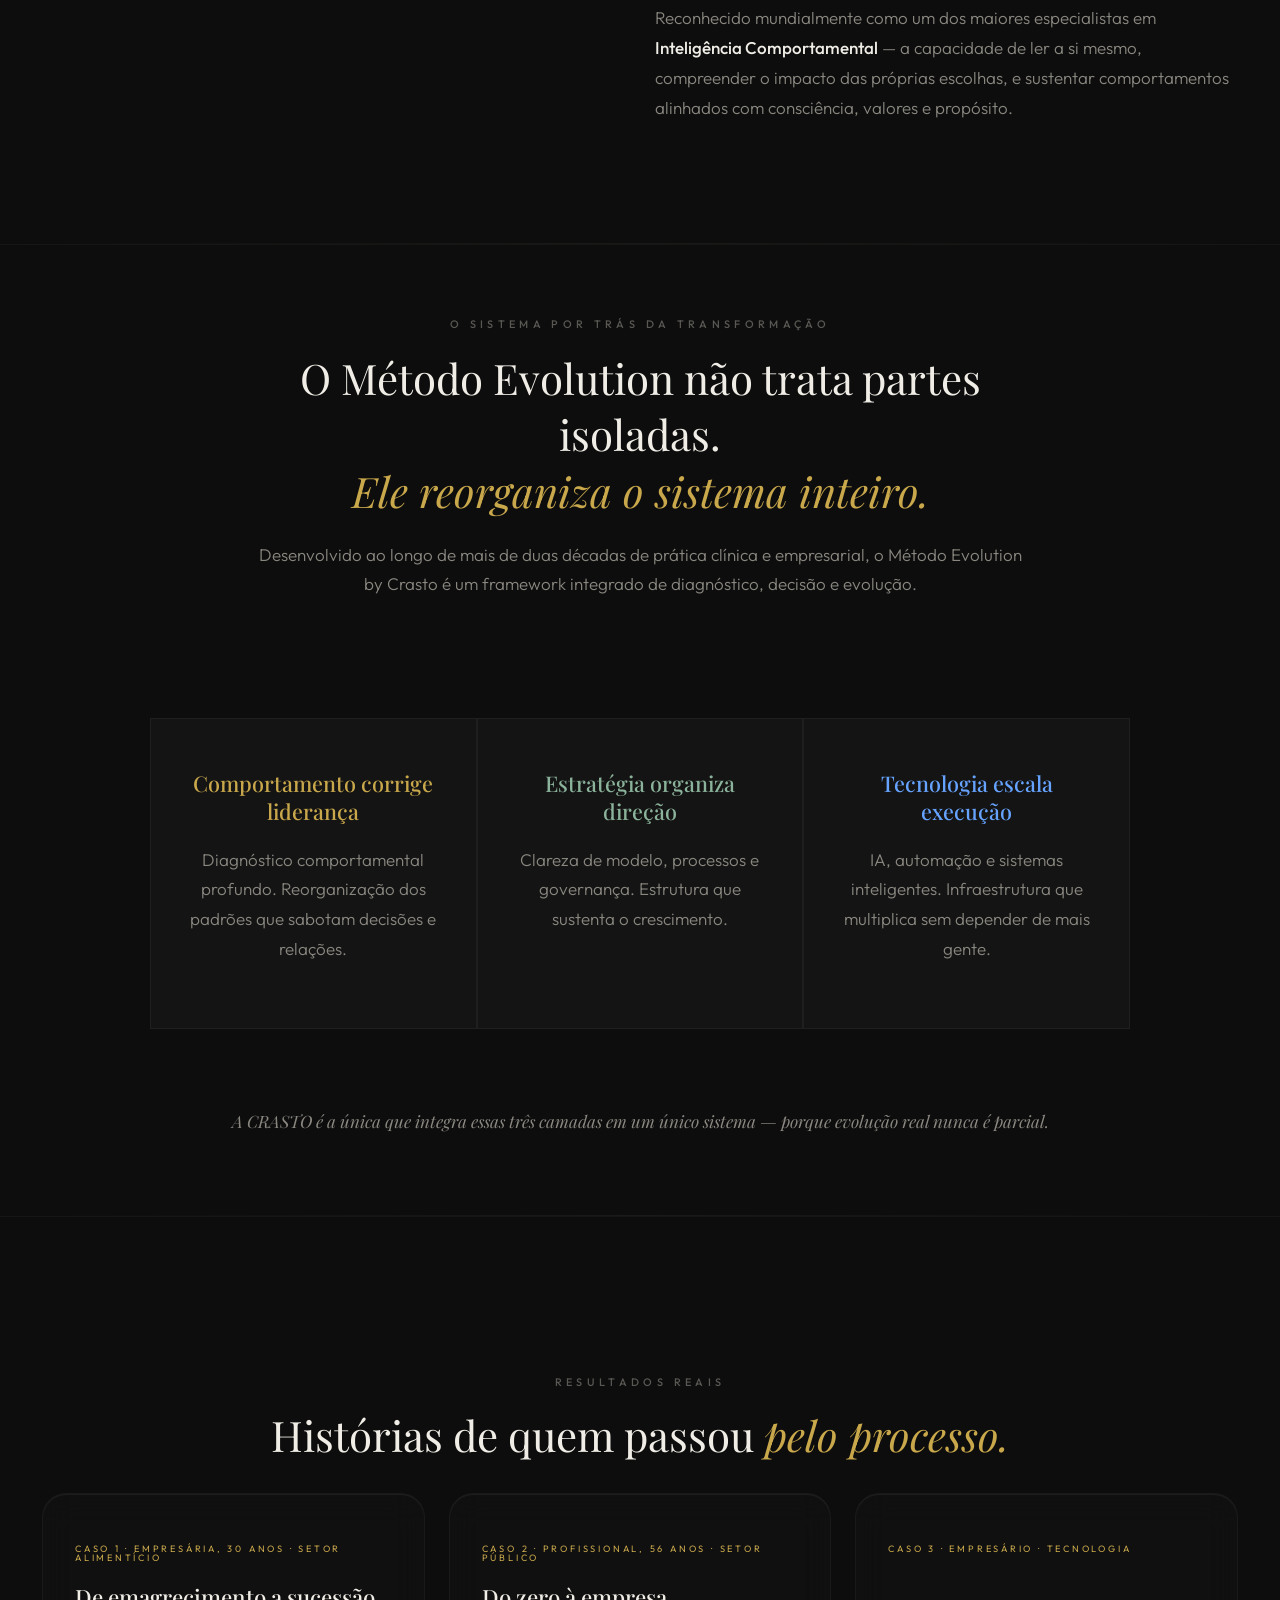
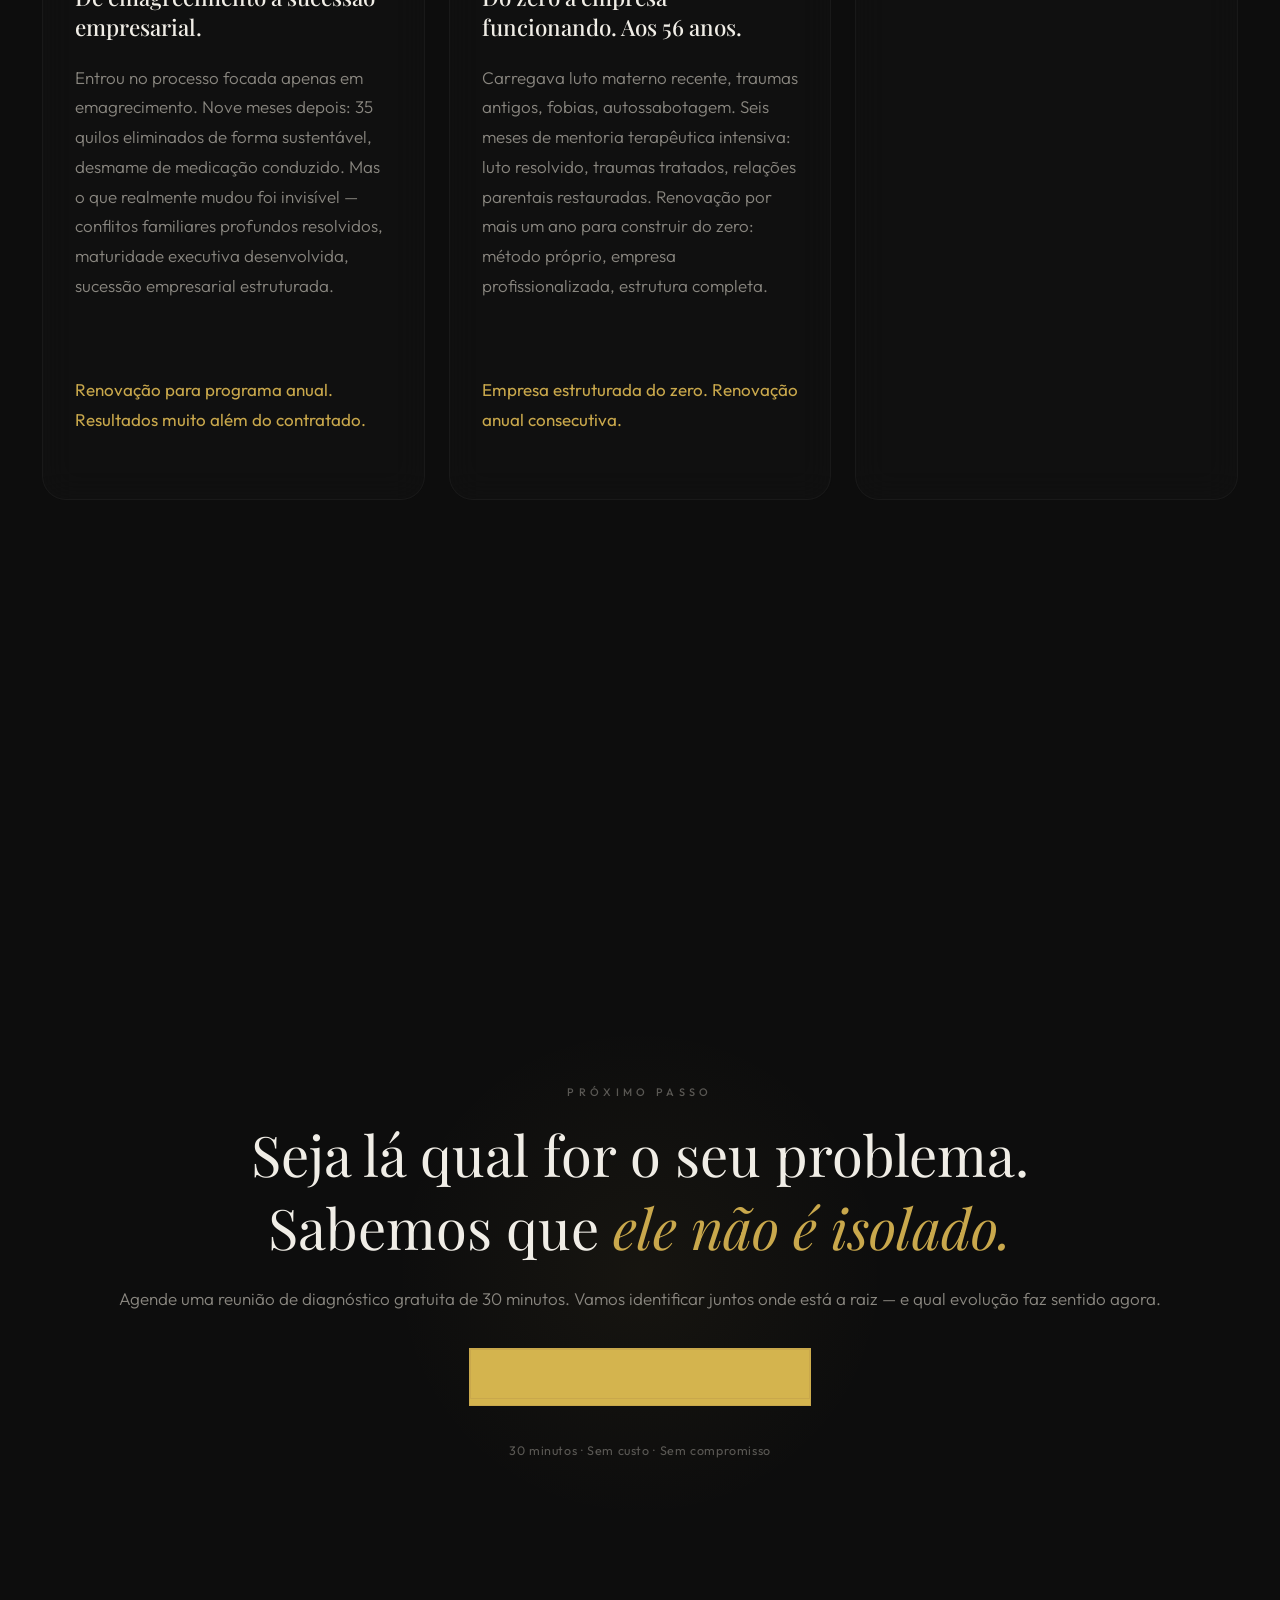
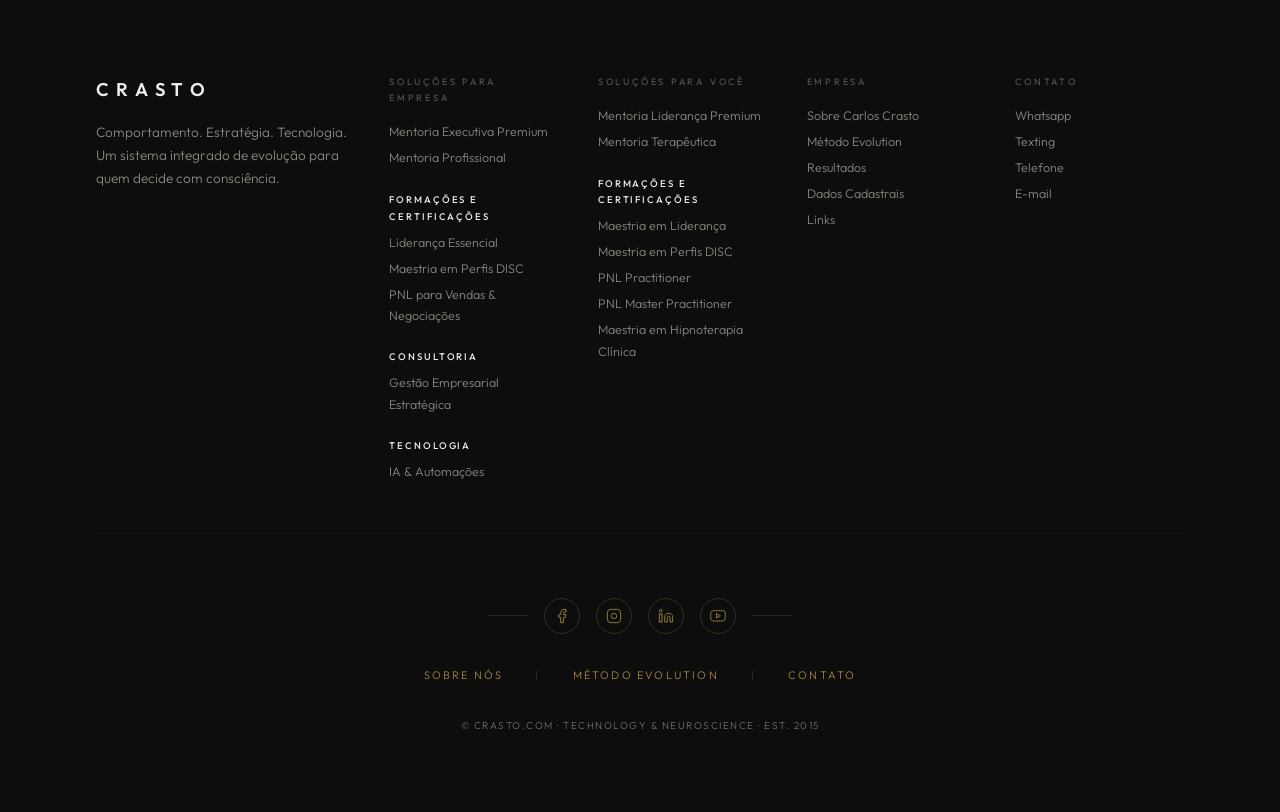
==== commit 194a5a82: "feat: tipografia 17px, espaçamento compacto, responsividade + link #solucoes - Adiciona id="solucoes" ====
--- a/index.html
+++ b/index.html
@@ -246,6 +246,87 @@
     border: 1px solid rgb(255 255 255 / .04) !important;
     box-shadow: inset 0 1px 0 rgb(255 255 255 / .06) !important;
 }#crastoAmbient{position:fixed;inset:0;background:radial-gradient(120% 100% at 50% 0%, rgb(201 168 76 / .04) 0%, rgb(13 13 13 / 1) 100%);pointer-events:none;z-index:0}#crastoNoise{position:fixed;inset:0;pointer-events:none;z-index:9999;background-image:url("data:image/svg+xml,%3Csvg viewBox='0 0 256 256' xmlns='http://www.w3.org/2000/svg'%3E%3Cfilter id='n'%3E%3CfeTurbulence type='fractalNoise' baseFrequency='0.9' numOctaves='4' stitchTiles='stitch'/%3E%3C/filter%3E%3Crect width='100%25' height='100%25' filter='url(%23n)' opacity='0.015'/%3E%3C/svg%3E")}#crastoCursorGlow{display:none!important;position:fixed;width:600px;height:600px;border-radius:50%;background:radial-gradient(circle,rgb(201 168 76 / .04) 0%,transparent 70%);pointer-events:none;z-index:1;transform:translate(-50%,-50%);will-change:left,top}#crastoParticles{display:none!important;position:fixed;inset:0;pointer-events:none;z-index:0;overflow:hidden}.crasto-p{position:absolute;width:2px;height:2px;background:var(--gold);border-radius:50%;opacity:0;animation:cpFloat 8s infinite ease-in-out}@keyframes cpFloat{0%,100%{opacity:0;transform:translateY(0)}50%{opacity:.3;transform:translateY(-100px)}}.reveal{opacity:0!important;transform:translateY(24px)!important;filter:blur(8px)!important;transition:all .5s cubic-bezier(.16,1,.3,1)!important}.reveal.visible{opacity:1!important;transform:translateY(0)!important;filter:blur(0)!important}.hero-line{position:absolute;width:120px;height:1px;background:linear-gradient(to right,transparent,var(--gold),transparent);top:5rem;left:50%;transform:translateX(-50%);animation:cLineAcross 2s ease-out forwards}@keyframes cLineAcross{from{opacity:0;width:0}to{opacity:1;width:120px}}.hero-overline{animation:cFadeUp .6s .4s both}.hero-title{animation:cFadeUp .6s .6s both}.hero-sub{animation:cFadeUp .6s .8s both}.hero-cta-group{animation:cFadeUp .6s 1.0s both}@keyframes cFadeUp{from{opacity:0;transform:translateY(24px);filter:blur(8px)}to{opacity:1;transform:translateY(0);filter:blur(0)}}.hero-title em,.pessoal-title em,.method-title em,.cta-title em{font-style:italic;color:var(--gold)}.solutions-title em,.casos-title em{font-style:italic}.btn-primary .elementor-button,.elementor-widget-button.btn-primary .elementor-button{font-family:'Outfit',sans-serif!important;font-size:.78rem!important;font-weight:500!important;letter-spacing:.08em!important;text-transform:uppercase!important;padding:1.1rem 3rem!important;background:var(--gold-s)!important;color:var(--bg)!important;border:1px solid var(--gold)!important;border-radius:0!important;transition:all .5s cubic-bezier(.16,1,.3,1)!important}.btn-primary .elementor-button:hover,.elementor-widget-button.btn-primary .elementor-button:hover{background:var(--gold-l)!important;border-color:var(--gold-l)!important;transform:translateY(-2px)!important;box-shadow:0 15px 50px rgb(201 168 76 / .35),0 0 20px rgb(201 168 76 / .15)!important}.hl-gold{color:var(--gold);font-style:italic}.hl-blue{color:var(--blue);font-style:italic}.hl-green{color:var(--green);font-style:italic}.philosophy-text strong{color:var(--gold);font-weight:500}.crasto-divider-row .elementor-widget-divider .elementor-divider-separator{background:linear-gradient(to right,transparent,rgb(240 237 230 / .06),transparent)!important;border:none!important}.pain-card{position:relative;overflow:hidden;transition:background .5s cubic-bezier(.16,1,.3,1),border-color .5s cubic-bezier(.16,1,.3,1),transform .5s cubic-bezier(.16,1,.3,1)}.pain-card::before{content:'';position:absolute;top:0;left:0;width:100%;height:2px;transform:scaleX(0);transform-origin:left;transition:transform .6s cubic-bezier(.16,1,.3,1)}.pain-cards>.e-con:nth-child(1) .pain-card::before,.pain-cards>.elementor-container:nth-child(1) .pain-card::before{background:var(--gold)}.pain-cards>.e-con:nth-child(2) .pain-card::before,.pain-cards>.elementor-container:nth-child(2) .pain-card::before{background:var(--blue)}.pain-cards>.e-con:nth-child(3) .pain-card::before,.pain-cards>.elementor-container:nth-child(3) .pain-card::before{background:var(--green)}.pain-card:hover::before{transform:scaleX(1)}.pain-card:hover{background:var(--card-h)!important;transform:translateY(-4px) scale(1.01)}.pain-cards>.e-con:nth-child(1) .pain-card:hover,.pain-cards>.elementor-container:nth-child(1) .pain-card:hover{border-color:var(--gold-border)!important}.pain-cards>.e-con:nth-child(2) .pain-card:hover,.pain-cards>.elementor-container:nth-child(2) .pain-card:hover{border-color:var(--blue-border)!important}.pain-cards>.e-con:nth-child(3) .pain-card:hover,.pain-cards>.elementor-container:nth-child(3) .pain-card:hover{border-color:var(--green-border)!important}.solution-card{position:relative;overflow:hidden;cursor:pointer;transition:transform .6s cubic-bezier(.16,1,.3,1),border-color .6s cubic-bezier(.16,1,.3,1),box-shadow .6s cubic-bezier(.16,1,.3,1)}.solution-card::after{content:'';position:absolute;bottom:0;left:0;width:100%;height:0;transition:height .6s cubic-bezier(.16,1,.3,1);z-index:0;pointer-events:none}.solution-card>*{position:relative;z-index:1}.solution-card:hover{transform:translateY(-6px) scale(1.015)}.solution-card:hover::after{height:100%}.card-dev::after{background:linear-gradient(to top,rgb(201 168 76 / .06),transparent)}.card-tech::after{background:linear-gradient(to top,rgb(102 163 255 / .08),transparent)}.card-consult::after{background:linear-gradient(to top,rgb(139 179 155 / .06),transparent)}.card-dev:hover{border-color:var(--gold-border)!important}.card-tech:hover{border-color:var(--blue-border)!important;box-shadow:0 30px 80px rgb(102 163 255 / .05)}.card-consult:hover{border-color:var(--green-border)!important}.card-dev .solution-tag{color:var(--gold)!important}.card-tech .solution-tag{color:var(--blue)!important}.card-consult .solution-tag{color:var(--green)!important}.card-dev .solution-link{color:var(--gold)!important}.card-tech .solution-link{color:var(--blue)!important}.card-consult .solution-link{color:var(--green)!important}.pessoal-card{position:relative;overflow:hidden;transition:background .5s cubic-bezier(.16,1,.3,1),border-color .5s cubic-bezier(.16,1,.3,1),transform .5s cubic-bezier(.16,1,.3,1),box-shadow .5s cubic-bezier(.16,1,.3,1)}.pessoal-card::before{content:'';position:absolute;top:0;left:0;width:100%;height:2px;background:linear-gradient(to right,var(--gold),rgb(201 168 76 / .3));transform:scaleX(0);transform-origin:left;transition:transform .6s cubic-bezier(.16,1,.3,1)}.pessoal-card::after{content:'';position:absolute;bottom:0;left:0;width:100%;height:0;background:linear-gradient(to top,rgb(201 168 76 / .04),transparent);transition:height .6s cubic-bezier(.16,1,.3,1);z-index:0;pointer-events:none}.pessoal-card>*{position:relative;z-index:1}.pessoal-card:hover::before{transform:scaleX(1)}.pessoal-card:hover::after{height:100%}.pessoal-card:hover{background:var(--card-h)!important;border-color:var(--gold-border)!important;transform:translateY(-4px) scale(1.01);box-shadow:0 20px 50px rgb(201 168 76 / .06)}.method-step{transition:transform .5s cubic-bezier(.16,1,.3,1),border-color .5s cubic-bezier(.16,1,.3,1)}.method-step:hover{transform:translateY(-4px) scale(1.01);border-color:rgb(201 168 76 / .15)!important}.method-step:nth-child(1) .method-step-label,.method-chain>.e-con:nth-child(1) .method-step-label{color:var(--gold)}.method-step:nth-child(2) .method-step-label,.method-chain>.e-con:nth-child(2) .method-step-label{color:var(--green)}.method-step:nth-child(3) .method-step-label,.method-chain>.e-con:nth-child(3) .method-step-label{color:var(--blue)}.caso-card{transition:border-color .5s cubic-bezier(.16,1,.3,1),transform .5s cubic-bezier(.16,1,.3,1)}.caso-card:hover{border-color:var(--gold-border)!important;transform:translateY(-3px) scale(1.01)}.caso-result{display:flex;align-items:center;gap:.6rem}.caso-result-line{width:24px;height:2px;background:var(--gold);flex-shrink:0}.caso-result-text{font-size:.85rem;font-weight:500;color:var(--gold)}.caso-tag{color:var(--gold)}.crasto-cta,.section-cta{position:relative}.crasto-cta::before,.section-cta::before{content:'';position:absolute;top:50%;left:50%;transform:translate(-50%,-50%);width:500px;height:500px;border-radius:50%;background:radial-gradient(circle,rgb(201 168 76 / .05) 0%,transparent 70%);pointer-events:none}.sobre-photo{width:100%;aspect-ratio:3/4;object-fit:cover;object-position:top;border:1px solid rgb(240 237 230 / .06);filter:grayscale(15%);transition:filter .6s}.sobre-photo:hover{filter:grayscale(0%)}.proof-number{font-family:'Playfair Display',serif;font-size:clamp(2.5rem,5vw,3.5rem);font-weight:400;color:var(--gold);line-height:1}.casos-videos{position:relative;overflow:hidden}.carousel-track{display:flex;gap:1.5rem;transition:transform .5s cubic-bezier(.16,1,.3,1)}.carousel-controls{display:flex;justify-content:center;gap:1rem;margin-top:1.5rem}.carousel-btn{width:40px;height:40px;border-radius:50%;border:1px solid rgb(201 168 76 / .2);background:rgb(201 168 76 / .05);color:var(--gold);cursor:pointer;display:inline-flex;align-items:center;justify-content:center;transition:all .3s;font-size:1rem}.carousel-btn:hover{background:rgb(201 168 76 / .15);border-color:var(--gold);transform:scale(1.05)}.video{aspect-ratio:16/9}.video iframe{width:100%;height:100%;border:1px solid rgb(240 237 230 / .06);background:var(--card)}#crastoNav{position:fixed;top:0;left:0;width:100%;padding:1.8rem 3.5rem;display:flex;justify-content:space-between;align-items:center;z-index:1000;background:linear-gradient(to bottom,var(--bg) 60%,transparent);transition:padding .4s,background .4s,box-shadow .4s}#crastoNav.scrolled{padding:1.2rem 3.5rem;background:rgb(13 13 13 / .95);backdrop-filter:blur(12px);-webkit-backdrop-filter:blur(12px);box-shadow:0 1px 0 rgb(201 168 76 / .08)}#cNavLeft{display:flex;align-items:center;gap:1.5rem}#cNavLogo{font-family:'Outfit',sans-serif;font-weight:600;font-size:1.25rem;letter-spacing:.4em;color:var(--t1);text-decoration:none}#cNavLang{display:flex;align-items:center;gap:.15rem;margin-left:.5rem}.c-lang{font-size:.62rem;font-weight:400;letter-spacing:.08em;color:var(--t3);text-decoration:none;padding:.25rem .45rem;transition:color .3s;cursor:pointer}.c-lang.active{color:var(--t1);border-bottom:1px solid var(--gold)}.c-lang:hover{color:var(--t2)}.c-lang-sep{color:var(--t3);font-size:.55rem;opacity:.4;user-select:none}#cNavRight{display:flex;align-items:center;gap:2.5rem}.c-nav-link{font-family:'Outfit',sans-serif;font-size:.72rem;font-weight:400;letter-spacing:.06em;text-transform:uppercase;color:var(--t2);text-decoration:none;transition:color .3s}.c-nav-link:hover{color:var(--t1)}#cNavBtn{font-family:'Outfit',sans-serif;font-size:.72rem;font-weight:500;letter-spacing:.06em;text-transform:uppercase;color:var(--bg);background:var(--gold-s);text-decoration:none;padding:.7rem 1.8rem;border:1px solid var(--gold);transition:all .4s cubic-bezier(.16,1,.3,1)}#cNavBtn:hover{background:var(--gold-l);border-color:var(--gold-l);transform:translateY(-1px);box-shadow:0 8px 30px rgb(201 168 76 / .35)}#cNavToggle{display:none;flex-direction:column;gap:5px;cursor:pointer;z-index:1110;background:none;border:none;padding:.5rem}#cNavToggle span{width:22px;height:1.5px;background:var(--t1);transition:all .3s;display:block}#cNavToggle.open span:nth-child(1){transform:rotate(45deg) translate(4px,4px)}#cNavToggle.open span:nth-child(2){opacity:0}#cNavToggle.open span:nth-child(3){transform:rotate(-45deg) translate(5px,-5px)}#cMobileMenu{display:none;position:fixed;inset:0;background:rgb(13 13 13 / .97);z-index:1105;flex-direction:column;align-items:center;justify-content:center;gap:2.5rem;opacity:0;pointer-events:none;transition:opacity .4s}#cMobileMenu.open{opacity:1;pointer-events:all}#cMobileMenu a{font-family:'Outfit',sans-serif;font-size:1rem;font-weight:400;letter-spacing:.06em;text-transform:uppercase;color:var(--t1);text-decoration:none}.c-mob-cta{background:var(--gold-s)!important;color:var(--bg)!important;padding:1rem 2.5rem!important;border:1px solid var(--gold)!important;font-size:.85rem!important}#cMobileLang{display:flex;gap:1rem;margin-top:1rem}#cMobileLang .c-lang{font-size:.75rem;letter-spacing:.05em;color:var(--t3)}#cMobileLang .c-lang.active{color:var(--t1);border-bottom:1px solid var(--gold)}#cWaFloat{position:fixed;bottom:2rem;right:2rem;z-index:1200;width:52px;height:52px;border-radius:50%;background:rgb(201 168 76 / .08);border:1px solid rgb(201 168 76 / .15);display:flex;align-items:center;justify-content:center;text-decoration:none;transition:all .4s cubic-bezier(.16,1,.3,1);backdrop-filter:blur(10px);-webkit-backdrop-filter:blur(10px)}#cWaFloat:hover{background:rgb(201 168 76 / .2);border-color:var(--gold);transform:translateY(-4px) scale(1.01) scale(1.08);box-shadow:0 12px 35px rgb(201 168 76 / .25),0 0 15px rgb(201 168 76 / .1)}#cWaFloat svg{width:22px;height:22px;fill:var(--gold);transition:all .3s}#cWaFloat:hover svg{fill:var(--gold-l);transform:scale(1.05)}@media(max-width:1024px){.solutions-grid,.method-chain,.casos-grid{grid-template-columns:1fr!important}.proof-grid{grid-template-columns:repeat(2,1fr)!important}.sobre-grid{grid-template-columns:1fr!important}.method-step-arrow{display:none!important}.footer-cols{grid-template-columns:1fr 1fr!important}}@media(max-width:768px){#crastoNav{padding:1.3rem 1.5rem!important}#cNavRight{display:none!important}#cNavToggle{display:flex!important}#cMobileMenu{display:flex!important}#cNavLang{display:none!important}.pain-cards{flex-direction:column!important}.pessoal-cards{flex-direction:column!important}.solutions-grid{flex-direction:column!important}.logic-chain{flex-direction:column!important;gap:.8rem!important}.proof-grid{grid-template-columns:repeat(2,1fr)!important;gap:2rem!important}.footer-cols{grid-template-columns:1fr!important;gap:2rem!important}#cWaFloat{bottom:1.2rem;right:1.2rem;width:48px;height:48px}}.crasto-nav-section,.crasto-ambient-wrap,.crasto-scripts{display:none!important}</style>
+<style id="crasto-responsive-overrides">
+/* === CRASTO OVERRIDES: Tipografia 17px, Espaçamento e Responsividade === */
+
+/* 1. Tipografia base 17px */
+:root{--e-global-typography-text-font-size:17px}
+body{font-size:17px!important}
+.elementor-widget-text-editor,
+.elementor-widget-text-editor p,
+.solution-desc,
+.pain-card-reveal,
+.philosophy-sub,
+.crasto-pain .pain-card-text + p,
+p{font-size:17px;line-height:1.75}
+
+/* 2. Espaçamento entre seções — reduzir padding excessivo */
+.crasto-pain{padding:5rem 2rem!important}
+.crasto-philosophy{padding:4rem 2rem 5rem!important}
+.crasto-pessoal{padding:4rem 2rem!important}
+.crasto-logic{padding:4rem 2rem!important}
+.crasto-proof{padding:4rem 2rem!important}
+.crasto-method{padding:4rem 2rem!important}
+.crasto-casos{padding:4rem 2rem!important}
+.crasto-cta{padding:6rem 2rem!important}
+.crasto-footer{padding:3.5rem 3rem 2rem!important}
+
+/* Override Elementor container paddings das seções via CSS vars */
+.elementor-element-79a4b024{--padding-top:110px!important;--padding-bottom:80px!important}
+.elementor-element-80d82e3 > .e-con-inner,
+.elementor-element-30c0c172 > .e-con-inner{padding-top:0!important;padding-bottom:0!important}
+
+/* 3. Tablet (≤1024px) */
+@media(max-width:1024px){
+  :root{--e-global-typography-text-font-size:17px}
+  .crasto-pain{padding:3.5rem 1.5rem!important}
+  .crasto-philosophy{padding:3rem 1.5rem 4rem!important}
+  .crasto-pessoal,.crasto-logic,.crasto-proof,.crasto-method,.crasto-casos{padding:3.5rem 1.5rem!important}
+  .crasto-cta{padding:4.5rem 1.5rem!important}
+  .crasto-footer{padding:3rem 2rem 1.5rem!important}
+  /* Solutions: 2 colunas no tablet */
+  .solutions-grid{grid-template-columns:repeat(2,1fr)!important}
+  /* Ajuste de padding nos containers elementor */
+  .elementor-element-79a4b024{--padding-top:90px!important;--padding-bottom:60px!important}
+  /* Nav: padding lateral reduzido */
+  #crastoNav{padding:1.4rem 2rem!important}
+  #crastoNav.scrolled{padding:1rem 2rem!important}
+}
+
+/* 4. Mobile (≤767px) */
+@media(max-width:767px){
+  :root{--e-global-typography-text-font-size:16px}
+  body{font-size:16px!important}
+  .elementor-widget-text-editor,
+  .elementor-widget-text-editor p,
+  .solution-desc,
+  .pain-card-reveal,
+  .philosophy-sub,
+  p{font-size:16px;line-height:1.7}
+  /* Seções compactas no mobile */
+  .crasto-pain{padding:2.5rem 1.25rem!important}
+  .crasto-philosophy{padding:2rem 1.25rem 3rem!important}
+  .crasto-pessoal,.crasto-logic,.crasto-proof,.crasto-method,.crasto-casos{padding:2.5rem 1.25rem!important}
+  .crasto-cta{padding:3.5rem 1.25rem!important}
+  .crasto-footer{padding:2.5rem 1.25rem 1.5rem!important}
+  /* Hero com espaço para nav fixa */
+  .elementor-element-79a4b024{--padding-top:80px!important;--padding-bottom:48px!important}
+  /* Cards: 1 coluna no mobile */
+  .solutions-grid{grid-template-columns:1fr!important}
+  .solutions-grid .e-con{width:100%!important;max-width:100%!important}
+  /* Evitar overflow horizontal */
+  .elementor-widget-heading .elementor-heading-title{word-break:break-word;overflow-wrap:break-word}
+  /* Espaço de padding interno dos cards */
+  .crasto-solutions .solution-card{padding:2rem 1.5rem!important}
+  .crasto-pain .pain-card{padding:2rem 1.5rem!important}
+  /* Touch targets mínimos para menu mobile */
+  .c-mob-link,.c-mob-cta{min-height:48px;display:flex!important;align-items:center;justify-content:center}
+  /* Footer colunas */
+  .footer-cols{grid-template-columns:1fr!important;gap:2rem!important}
+  /* Proof grid: 2 colunas no mobile */
+  .proof-grid{grid-template-columns:repeat(2,1fr)!important;gap:1.5rem!important}
+}
+</style>
 <script defer="" src="[data-uri]"></script> </div>
 </div>
 <div class="elementor-element elementor-element-79a4b024 e-con-full crasto-hero e-flex e-con e-parent e-lazyloaded" data-e-type="container" data-element_type="container" data-id="79a4b024" data-settings='{"background_background":"classic"}' style="transform: translateY(0px); opacity: 1;">
@@ -347,7 +428,7 @@
 </div>
 </div>
 </div>
-<div class="elementor-element elementor-element-80d82e3 crasto-solutions section-solutions e-flex e-con-boxed e-con e-parent e-lazyloaded" data-e-type="container" data-element_type="container" data-id="80d82e3" data-settings='{"background_background":"classic"}'>
+<div id="solucoes" class="elementor-element elementor-element-80d82e3 crasto-solutions section-solutions e-flex e-con-boxed e-con e-parent e-lazyloaded" data-e-type="container" data-element_type="container" data-id="80d82e3" data-settings='{"background_background":"classic"}'>
 <div class="e-con-inner">
 <div class="elementor-element elementor-element-1696df5f solutions-overline reveal elementor-widget elementor-widget-heading visible" data-e-type="widget" data-element_type="widget" data-id="1696df5f" data-widget_type="heading.default">
 <p class="elementor-heading-title elementor-size-default">Ecossistema Integrado</p> </div>
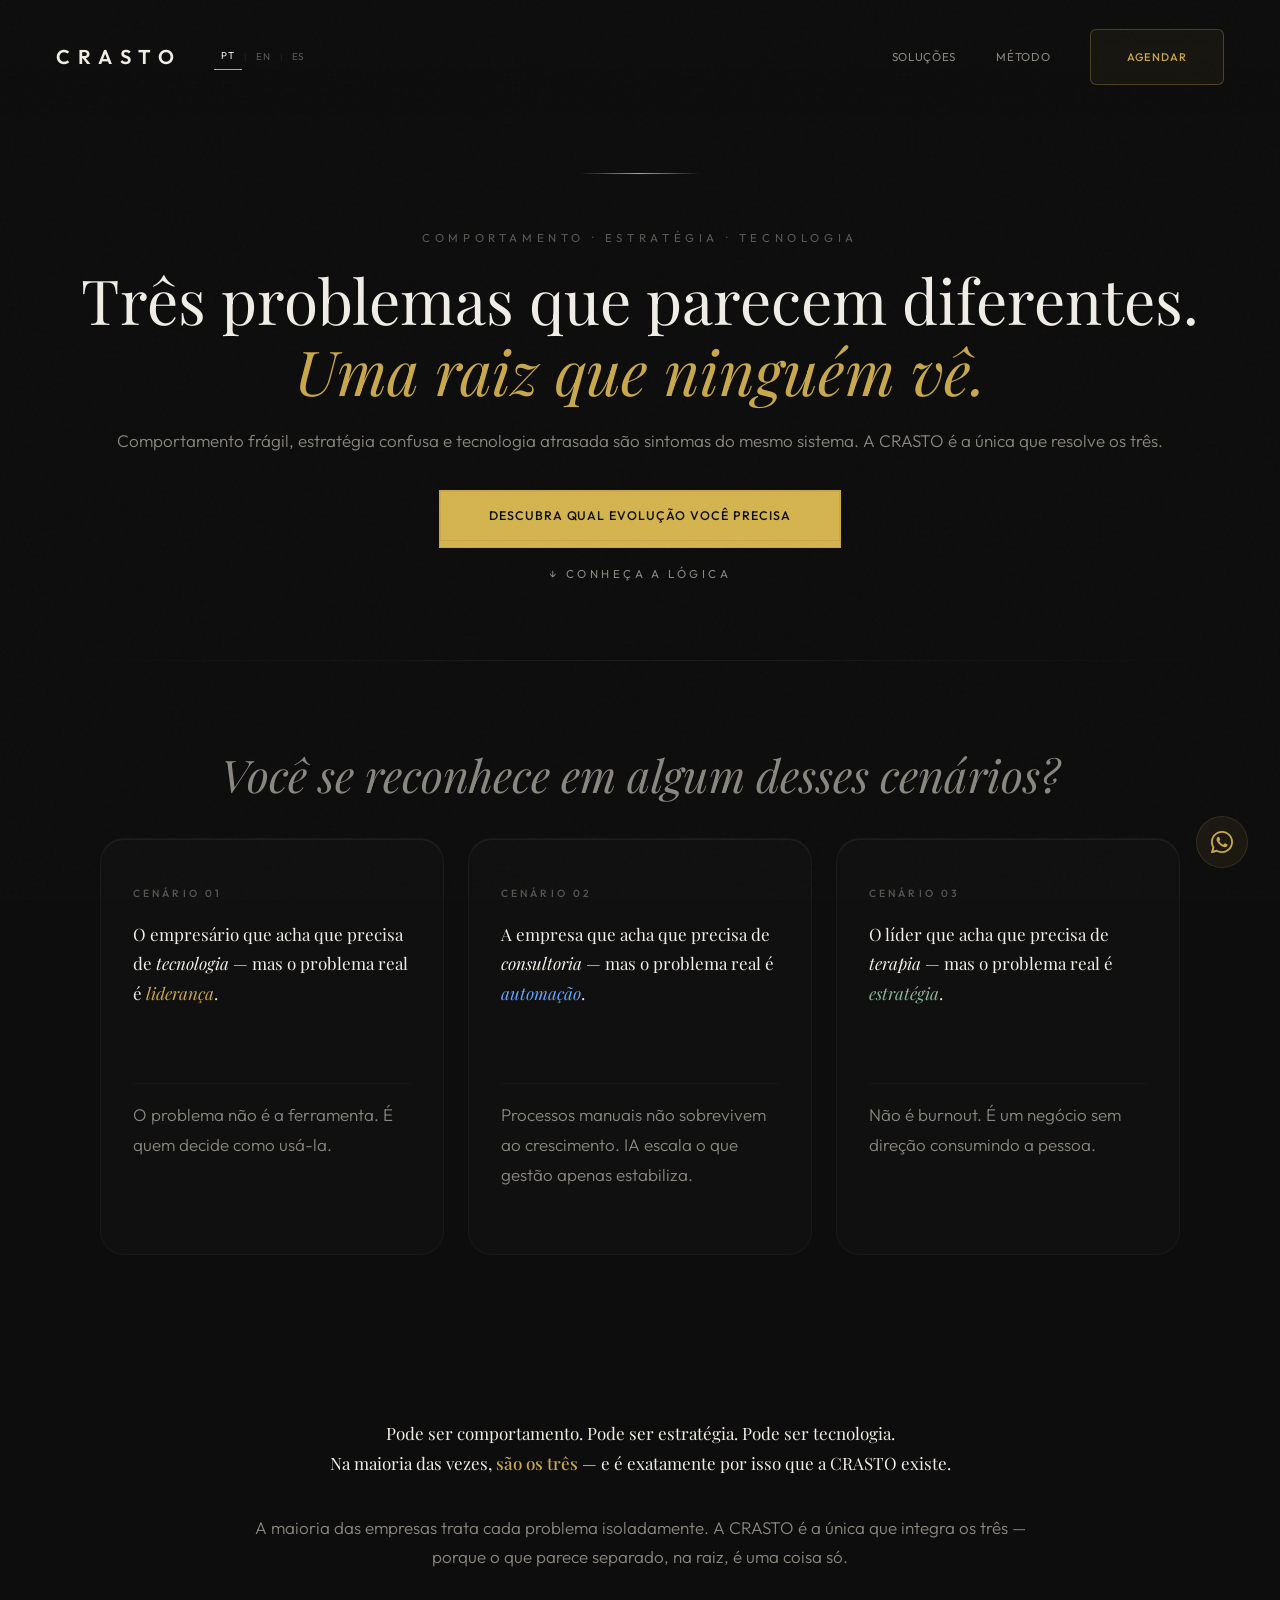
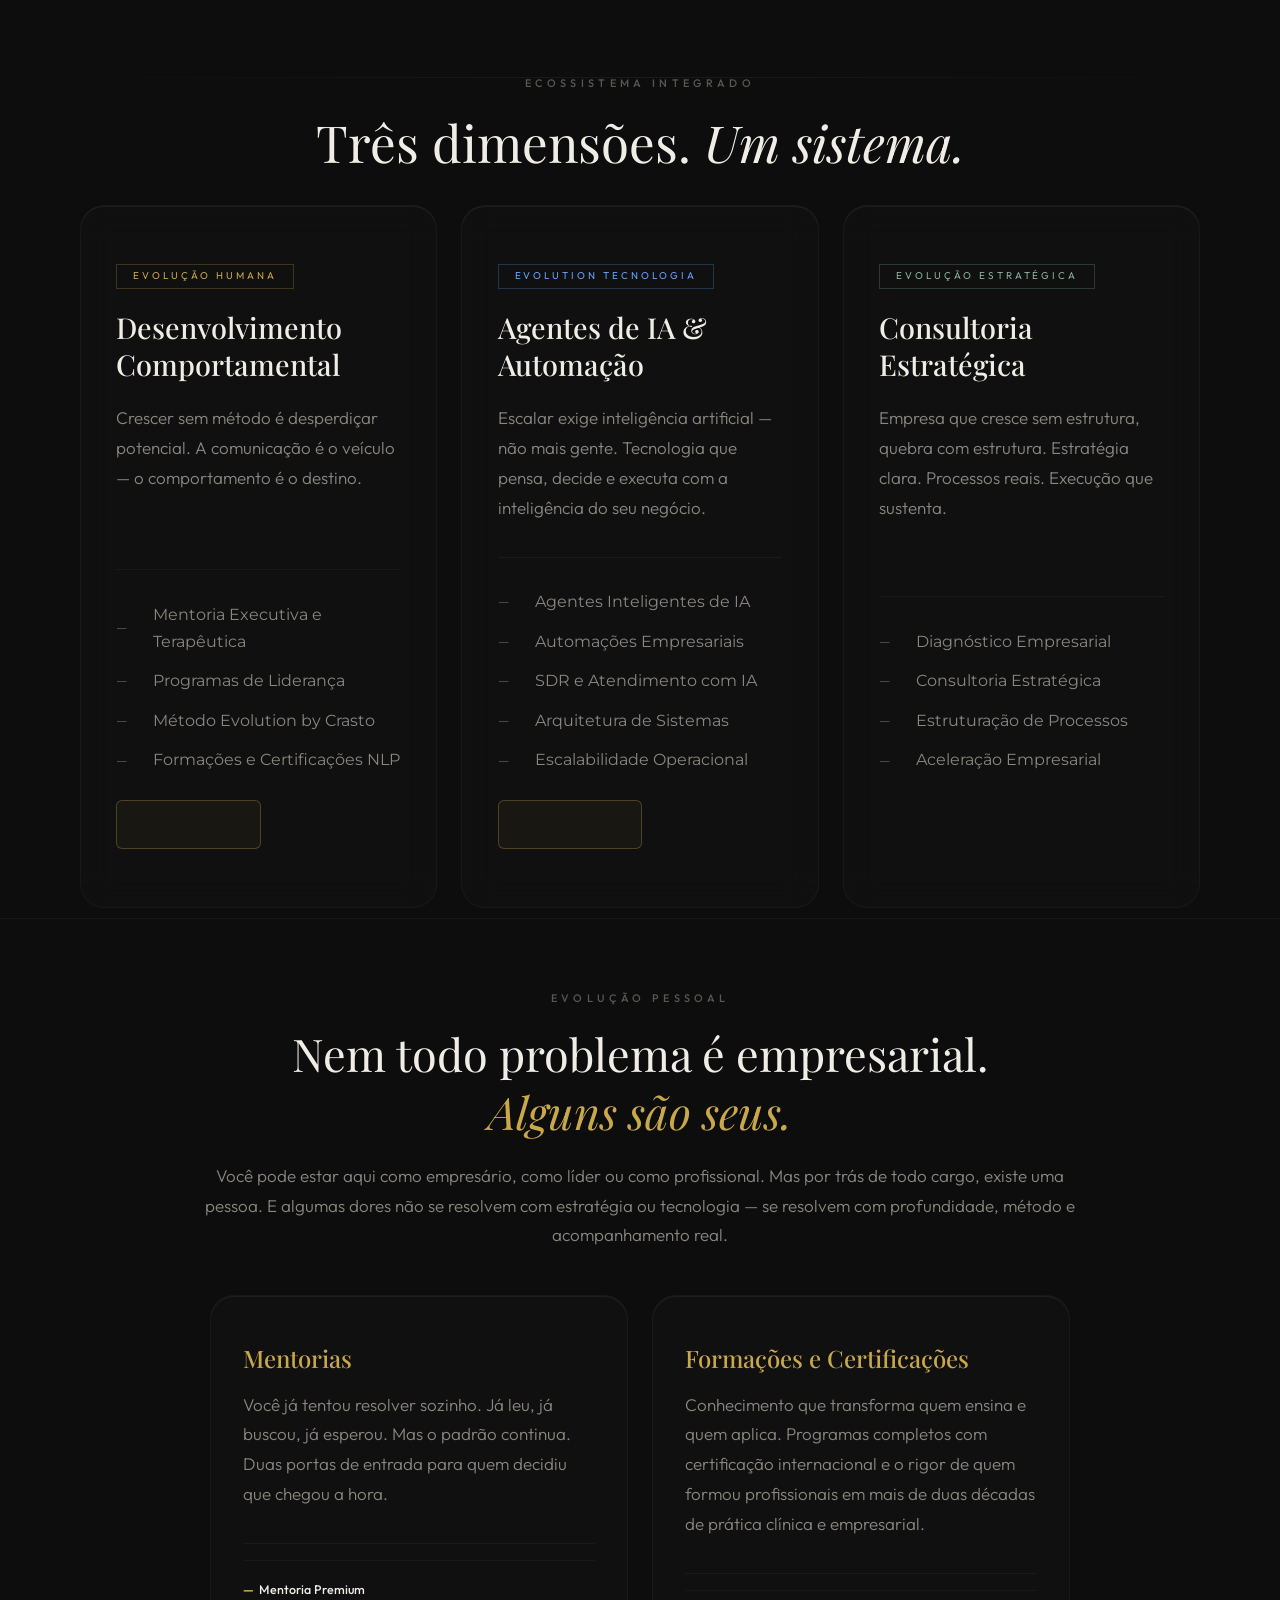
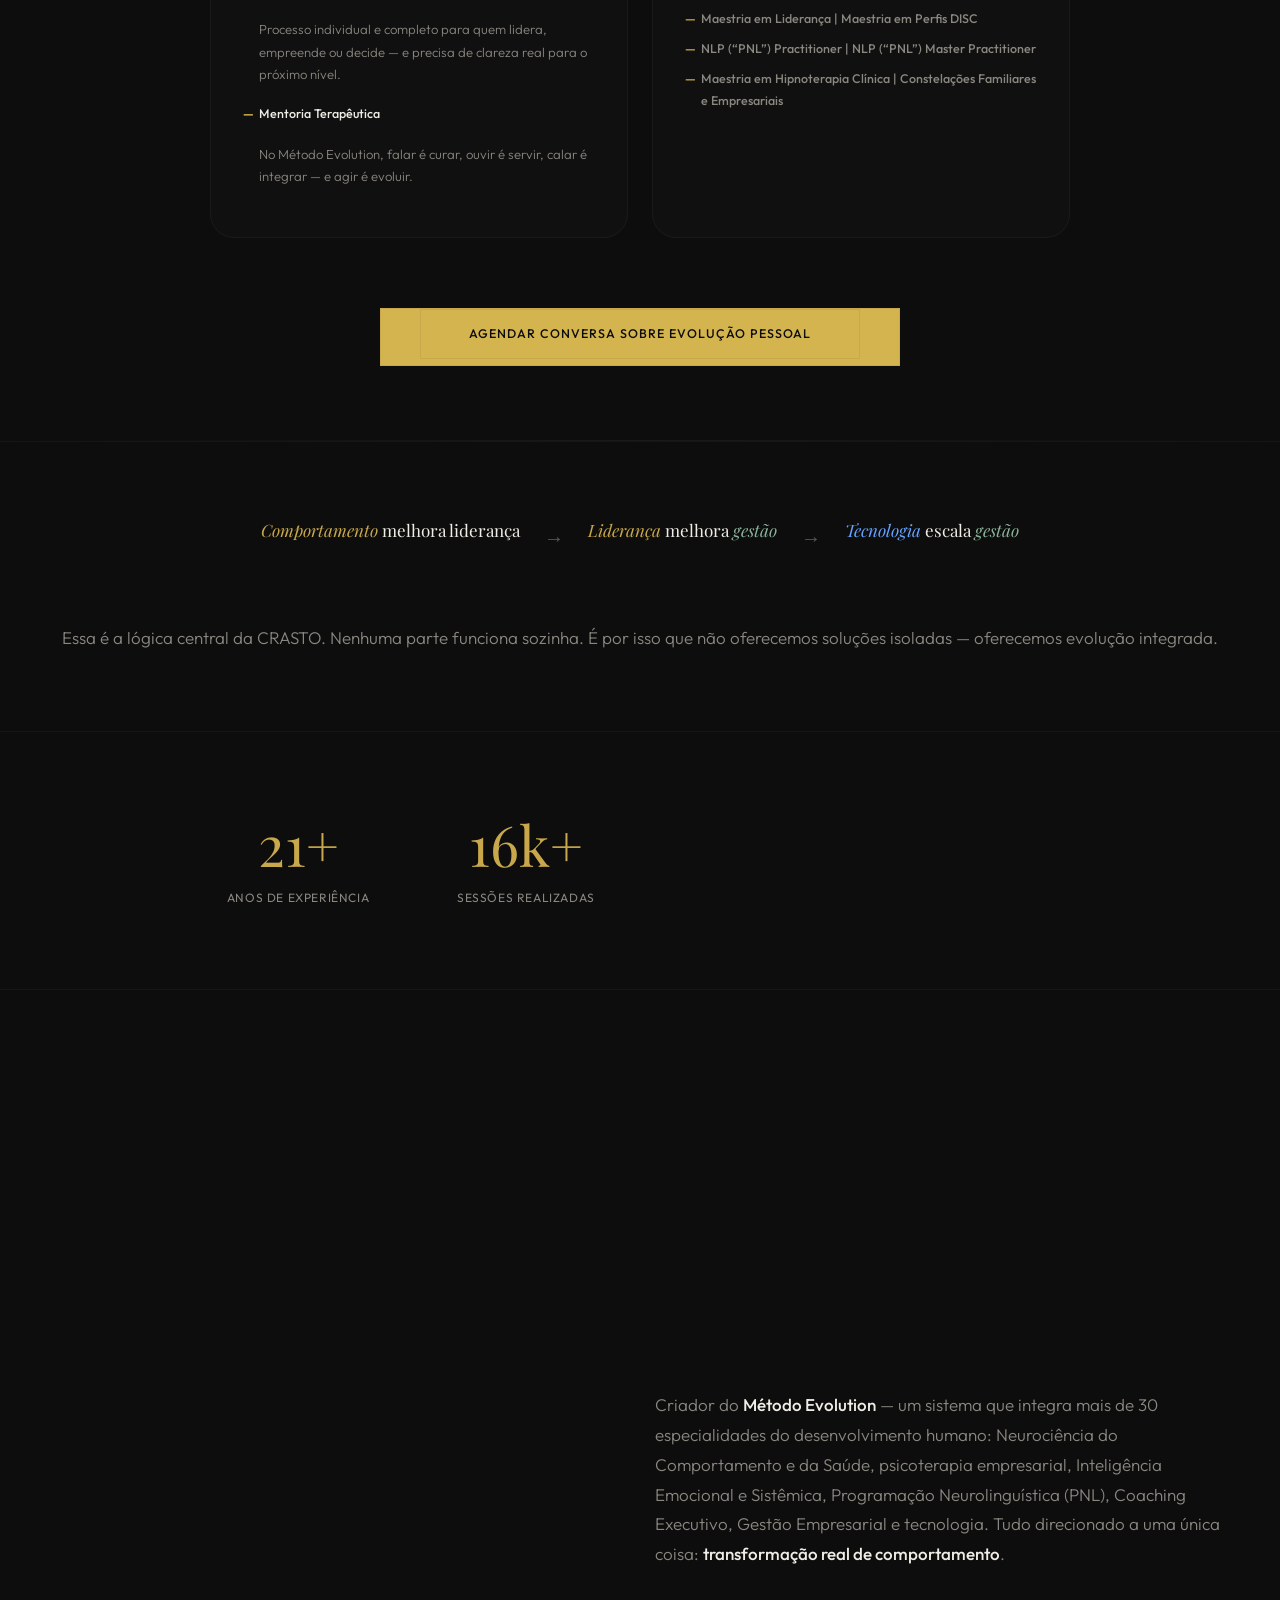
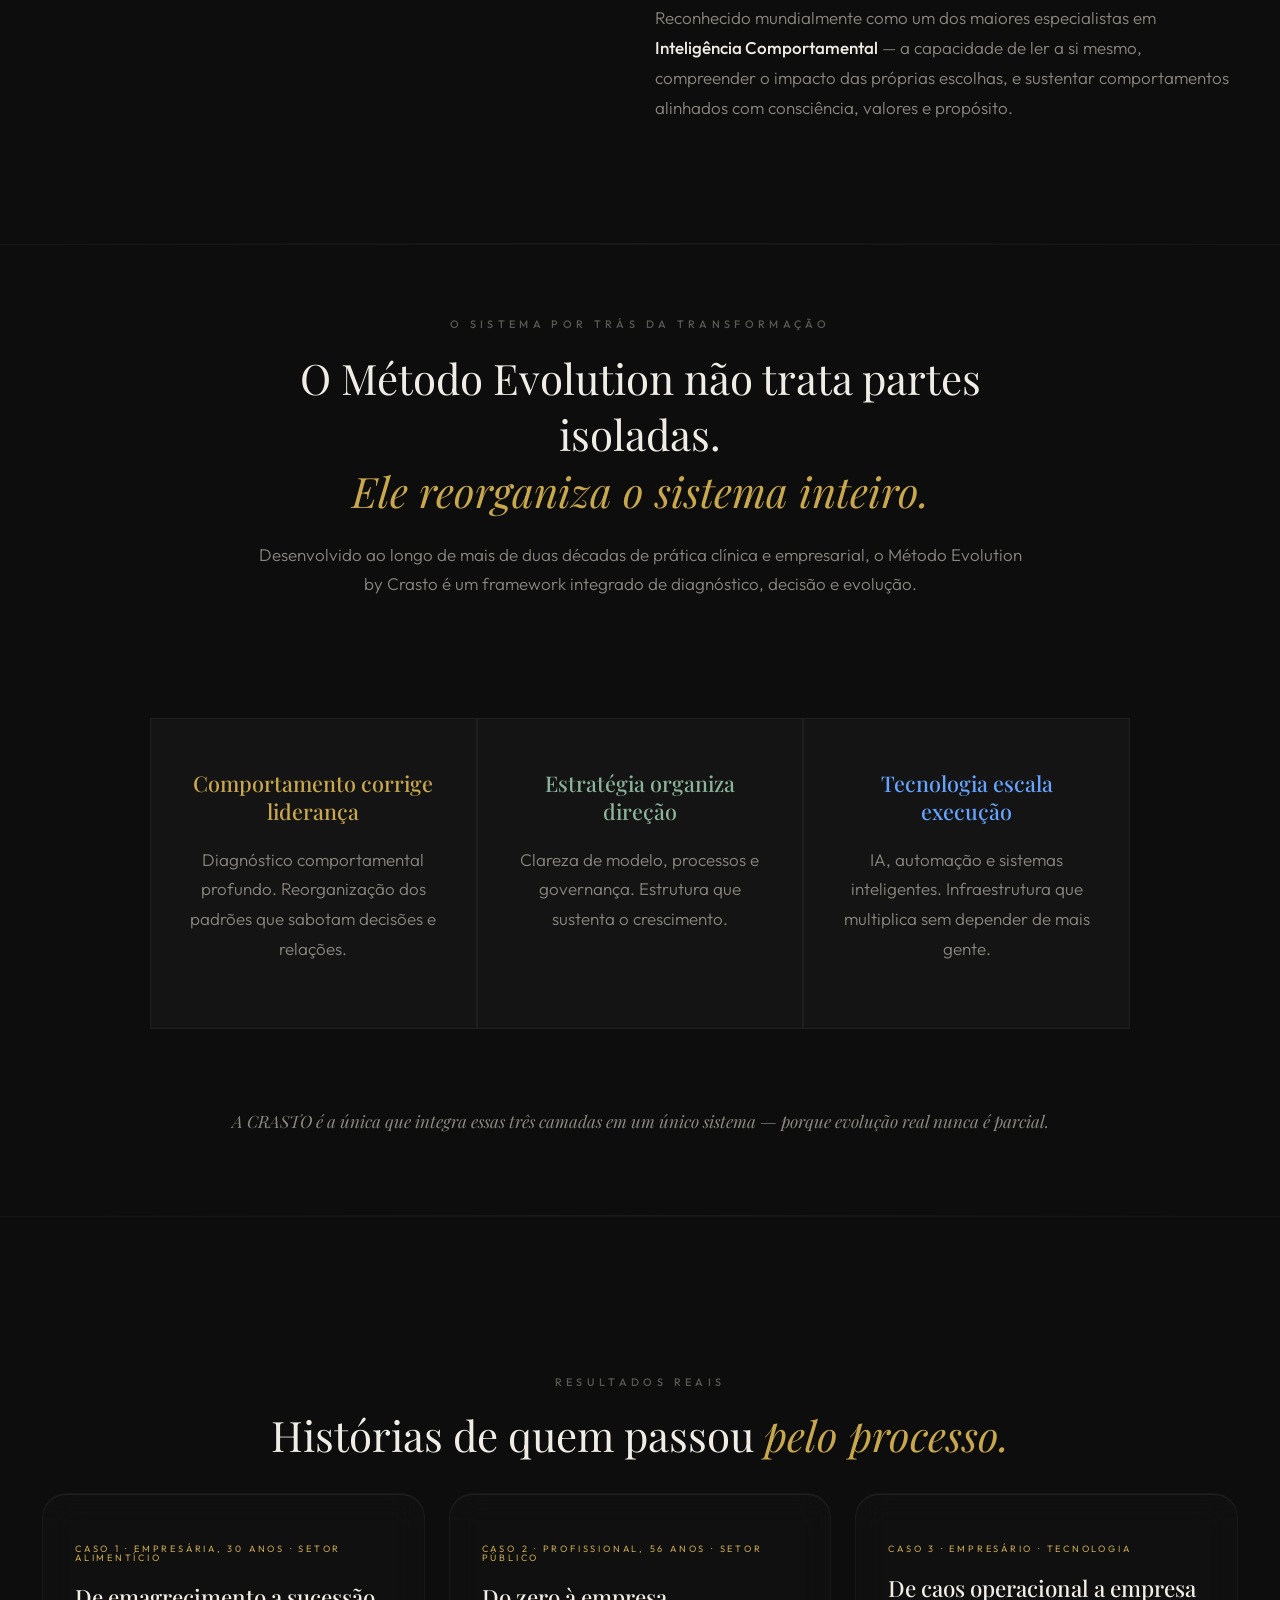
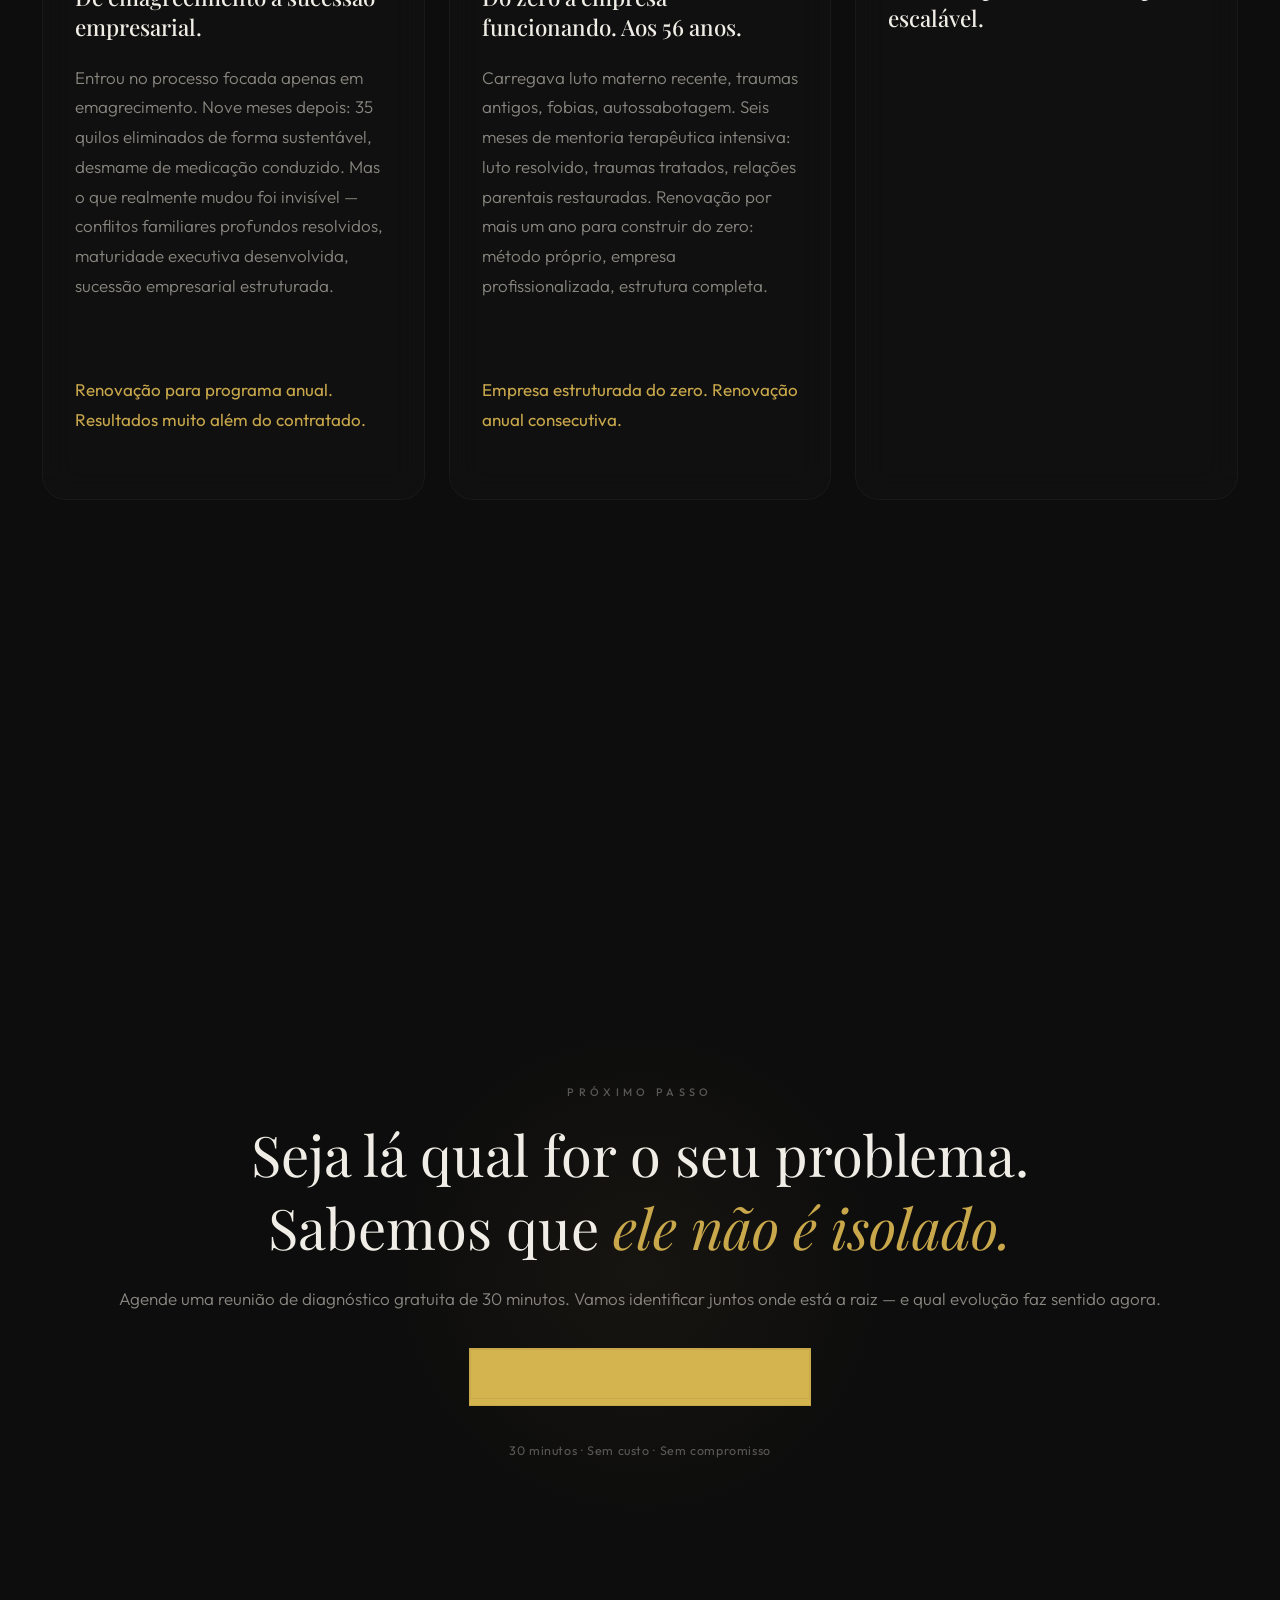
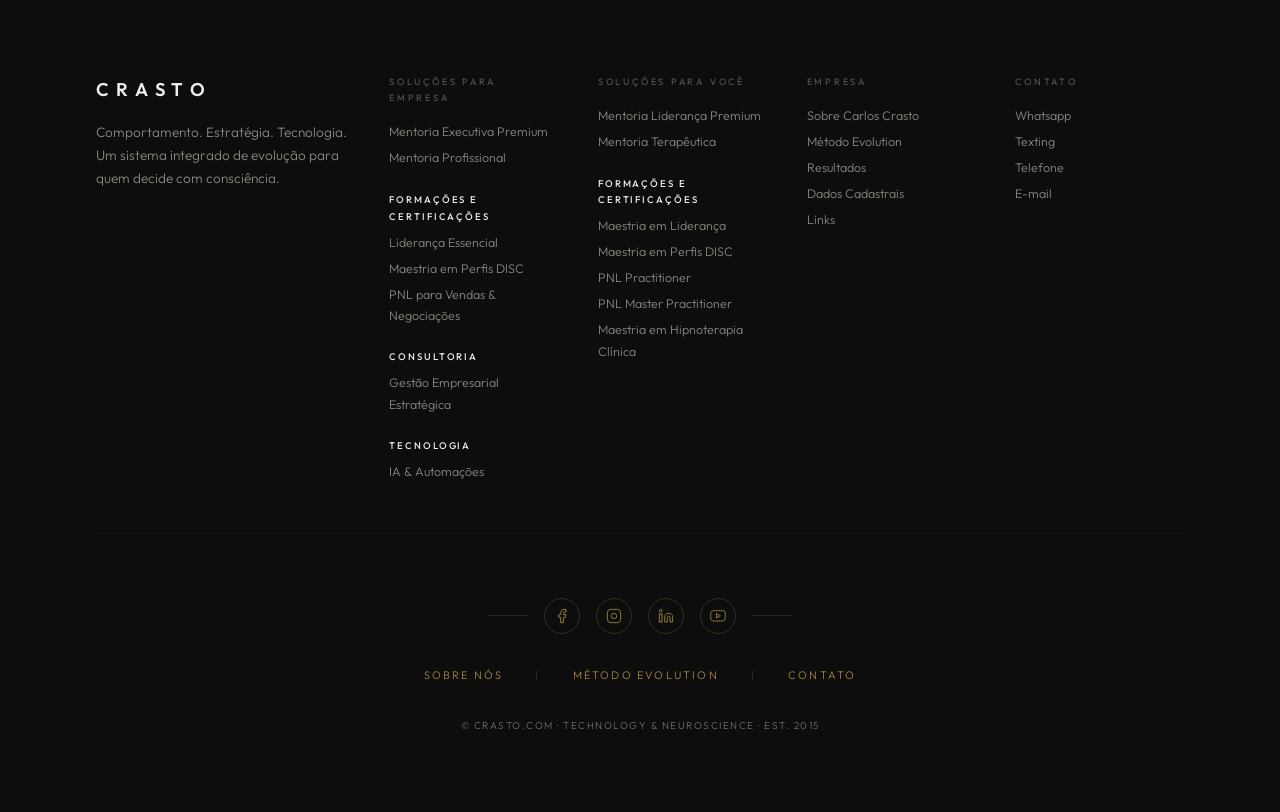
==== commit 92f23fa8: "feat: links de contato, redes sociais e atualização do número WhatsApp - Footer contato: WhatsApp, S" ====
--- a/index.html
+++ b/index.html
@@ -214,7 +214,7 @@
 <div id="cNavRight">
 <a class="c-nav-link" href="#solucoes">Soluções</a>
 <a class="c-nav-link" href="#metodo">Método</a>
-<a href="https://wa.me/5511998453131" id="cNavBtn" rel="noopener" target="_blank">Agendar</a>
+<a href="https://wa.me/5511981810002" id="cNavBtn" rel="noopener" target="_blank">Agendar</a>
 </div>
 <button aria-label="Menu" id="cNavToggle">
 <span></span><span></span><span></span>
@@ -224,7 +224,7 @@
 <div id="cMobileMenu">
 <a class="c-mob-link" href="#solucoes">Soluções</a>
 <a class="c-mob-link" href="#metodo">Método</a>
-<a class="c-mob-cta" href="https://wa.me/5511998453131" rel="noopener" target="_blank">Agendar Diagnóstico</a>
+<a class="c-mob-cta" href="https://wa.me/5511981810002" rel="noopener" target="_blank">Agendar Diagnóstico</a>
 <div id="cMobileLang">
 <a class="c-lang active" href="#" onclick="cSetLang('pt');return false;">PT</a>
 <a class="c-lang" href="#" onclick="cSetLang('en');return false;">EN</a>
@@ -232,7 +232,7 @@
 </div>
 </div>
 <!-- WHATSAPP FLUTUANTE -->
-<a aria-label="WhatsApp" href="https://wa.me/5511998453131" id="cWaFloat" rel="noopener" target="_blank">
+<a aria-label="WhatsApp" href="https://wa.me/5511981810002" id="cWaFloat" rel="noopener" target="_blank">
 <svg viewbox="0 0 24 24" xmlns="http://www.w3.org/2000/svg">
 <path d="M17.472 14.382c-.297-.149-1.758-.867-2.03-.967-.273-.099-.471-.148-.67.15-.197.297-.767.966-.94 1.164-.173.199-.347.223-.644.075-.297-.15-1.255-.463-2.39-1.475-.883-.788-1.48-1.761-1.653-2.059-.173-.297-.018-.458.13-.606.134-.133.298-.347.446-.52.149-.174.198-.298.298-.497.099-.198.05-.371-.025-.52-.075-.149-.669-1.612-.916-2.207-.242-.579-.487-.5-.669-.51-.173-.008-.371-.01-.57-.01-.198 0-.52.074-.792.372-.272.297-1.04 1.016-1.04 2.479 0 1.462 1.065 2.875 1.213 3.074.149.198 2.096 3.2 5.077 4.487.709.306 1.262.489 1.694.625.712.227 1.36.195 1.871.118.571-.085 1.758-.719 2.006-1.413.248-.694.248-1.289.173-1.413-.074-.124-.272-.198-.57-.347z"></path>
 <path d="M12 0C5.373 0 0 5.373 0 12c0 2.124.558 4.118 1.532 5.849L.057 23.572a.5.5 0 0 0 .611.637l5.938-1.556A11.943 11.943 0 0 0 12 24c6.627 0 12-5.373 12-12S18.627 0 12 0zm0 22a9.943 9.943 0 0 1-5.11-1.404l-.364-.219-3.771.988.991-3.694-.238-.381A9.945 9.945 0 0 1 2 12C2 6.486 6.486 2 12 2s10 4.486 10 10-4.486 10-10 10z"></path>
@@ -339,7 +339,7 @@
 <div class="elementor-element elementor-element-66c3058e hero-sub elementor-widget elementor-widget-text-editor" data-e-type="widget" data-element_type="widget" data-id="66c3058e" data-widget_type="text-editor.default">
 <p>Comportamento frágil, estratégia confusa e tecnologia atrasada são sintomas do mesmo sistema. A CRASTO é a única que resolve os três.</p> </div>
 <div class="reveal elementor-element elementor-element-3c13aa67 elementor-align-center btn-primary elementor-widget elementor-widget-button" data-e-type="widget" data-element_type="widget" data-id="3c13aa67" data-widget_type="button.default">
-<a class="reveal elementor-button elementor-button-link elementor-size-sm" href="https://wa.me/5511998453131" target="_blank">
+<a class="reveal elementor-button elementor-button-link elementor-size-sm" href="https://wa.me/5511981810002" target="_blank">
 <span class="reveal elementor-button-content-wrapper">
 <span class="reveal elementor-button-text">Descubra qual evolução você precisa</span>
 </span>
@@ -622,7 +622,7 @@
 </div>
 </div>
 <div class="reveal elementor-element elementor-element-1a3720ad elementor-align-center btn-primary elementor-widget__width-initial elementor-widget elementor-widget-button" data-e-type="widget" data-element_type="widget" data-id="1a3720ad" data-widget_type="button.default">
-<a class="reveal elementor-button elementor-button-link elementor-size-sm" href="https://wa.me/5511998453131" target="_blank">
+<a class="reveal elementor-button elementor-button-link elementor-size-sm" href="https://wa.me/5511981810002" target="_blank">
 <span class="reveal elementor-button-content-wrapper">
 <span class="reveal elementor-button-text">Agendar conversa sobre evolução pessoal</span>
 </span>
@@ -975,7 +975,7 @@
 <div class="reveal elementor-element elementor-element-1cba9190 cta-sub elementor-widget elementor-widget-text-editor" data-e-type="widget" data-element_type="widget" data-id="1cba9190" data-widget_type="text-editor.default">
 <p>Agende uma reunião de diagnóstico gratuita de 30 minutos. Vamos identificar juntos onde está a raiz — e qual evolução faz sentido agora.</p> </div>
 <div class="reveal elementor-element elementor-element-70867291 elementor-align-center btn-primary elementor-widget elementor-widget-button" data-e-type="widget" data-element_type="widget" data-id="70867291" data-widget_type="button.default">
-<a class="reveal elementor-button elementor-button-link elementor-size-sm" href="https://wa.me/5511998453131" target="_blank">
+<a class="reveal elementor-button elementor-button-link elementor-size-sm" href="https://wa.me/5511981810002" target="_blank">
 <span class="reveal elementor-button-content-wrapper">
 <span class="reveal elementor-button-text">Agendar Diagnóstico Gratuito</span>
 </span>
@@ -1026,19 +1026,19 @@
 </div>
 <div>
 <p class="f-heading">Contato</p>
-<a class="f-link" href="https://wa.me/5511998453131" rel="noopener" target="_blank">Whatsapp</a>
-<a class="f-link" href="#" rel="noopener" target="_blank">Texting</a>
-<a class="f-link" href="#" rel="noopener" target="_blank">Telefone</a>
-<a class="f-link" href="#" rel="noopener" target="_blank">E-mail</a>
+<a class="f-link" href="https://wa.me/5511981810002" rel="noopener" target="_blank">Whatsapp</a>
+<a class="f-link" href="sms:+5511981810002" rel="noopener" target="_blank">Texting</a>
+<a class="f-link" href="tel:+5511981810002" rel="noopener" target="_blank">Telefone</a>
+<a class="f-link" href="mailto:support@crasto.com" rel="noopener" target="_blank">E-mail</a>
 </div>
 </div>
 <div class="footer-bottom-bar" style="display:flex;flex-direction:column;align-items:center;gap:1.5rem;padding-top:4rem;">
 <div class="footer-social" style="display:flex;align-items:center;gap:1rem;margin-bottom:0.5rem;">
 <div class="footer-social-line" style="width:40px;height:1px;background:rgba(255,255,255,0.1);"></div>
-<a aria-label="Facebook" href="#" target="_blank"><svg style="width:16px;height:16px;fill:none;stroke:#c9a84c;opacity:0.7;stroke-width:1.5;margin:0 5px" viewBox="0 0 24 24"><path d="M18 2h-3a5 5 0 0 0-5 5v3H7v4h3v8h4v-8h3l1-4h-4V7a1 1 0 0 1 1-1h3z"></path></svg></a>
+<a aria-label="Facebook" href="https://facebook.com/crastocom" rel="noopener" target="_blank"><svg style="width:16px;height:16px;fill:none;stroke:#c9a84c;opacity:0.7;stroke-width:1.5;margin:0 5px" viewBox="0 0 24 24"><path d="M18 2h-3a5 5 0 0 0-5 5v3H7v4h3v8h4v-8h3l1-4h-4V7a1 1 0 0 1 1-1h3z"></path></svg></a>
 <a aria-label="Instagram" href="https://instagram.com/carloscrasto" target="_blank"><svg style="width:16px;height:16px;fill:none;stroke:#c9a84c;opacity:0.7;stroke-width:1.5;margin:0 5px" viewBox="0 0 24 24"><rect x="2" y="2" width="20" height="20" rx="5" ry="5"></rect><path d="M16 11.37A4 4 0 1 1 12.63 8 4 4 0 0 1 16 11.37z"></path><line x1="17.5" y1="6.5" x2="17.51" y2="6.5"></line></svg></a>
 <a aria-label="LinkedIn" href="https://linkedin.com/in/carloscrasto" target="_blank"><svg style="width:16px;height:16px;fill:none;stroke:#c9a84c;opacity:0.7;stroke-width:1.5;margin:0 5px" viewBox="0 0 24 24"><path d="M16 8a6 6 0 0 1 6 6v7h-4v-7a2 2 0 0 0-2-2 2 2 0 0 0-2 2v7h-4v-7a6 6 0 0 1 6-6z"></path><rect x="2" y="9" width="4" height="12"></rect><circle cx="4" cy="4" r="2"></circle></svg></a>
-<a aria-label="YouTube" href="#" target="_blank"><svg style="width:16px;height:16px;fill:none;stroke:#c9a84c;opacity:0.7;stroke-width:1.5;margin:0 5px" viewBox="0 0 24 24"><path d="M22.54 6.42a2.78 2.78 0 0 0-1.94-2C18.88 4 12 4 12 4s-6.88 0-8.6.46a2.78 2.78 0 0 0-1.94 2A29 29 0 0 0 1 11.75a29 29 0 0 0 .46 5.33 2.78 2.78 0 0 0 1.94 2c1.72.46 8.6.46 8.6.46s6.88 0 8.6-.46a2.78 2.78 0 0 0 1.94-2 29 29 0 0 0 .46-5.33 29 29 0 0 0-.46-5.33z"></path><polygon points="9.75 15.02 15.5 11.75 9.75 8.48 9.75 15.02"></polygon></svg></a>
+<a aria-label="YouTube" href="https://youtube.com/@crastocom" rel="noopener" target="_blank"><svg style="width:16px;height:16px;fill:none;stroke:#c9a84c;opacity:0.7;stroke-width:1.5;margin:0 5px" viewBox="0 0 24 24"><path d="M22.54 6.42a2.78 2.78 0 0 0-1.94-2C18.88 4 12 4 12 4s-6.88 0-8.6.46a2.78 2.78 0 0 0-1.94 2A29 29 0 0 0 1 11.75a29 29 0 0 0 .46 5.33 2.78 2.78 0 0 0 1.94 2c1.72.46 8.6.46 8.6.46s6.88 0 8.6-.46a2.78 2.78 0 0 0 1.94-2 29 29 0 0 0 .46-5.33 29 29 0 0 0-.46-5.33z"></path><polygon points="9.75 15.02 15.5 11.75 9.75 8.48 9.75 15.02"></polygon></svg></a>
 <div class="footer-social-line" style="width:40px;height:1px;background:rgba(255,255,255,0.1);"></div>
 </div>
 <div class="footer-links-new" style="display:flex;gap:2rem;font-size:11px;letter-spacing:0.2em;color:#c9a84c;opacity:0.8;text-transform:uppercase;">
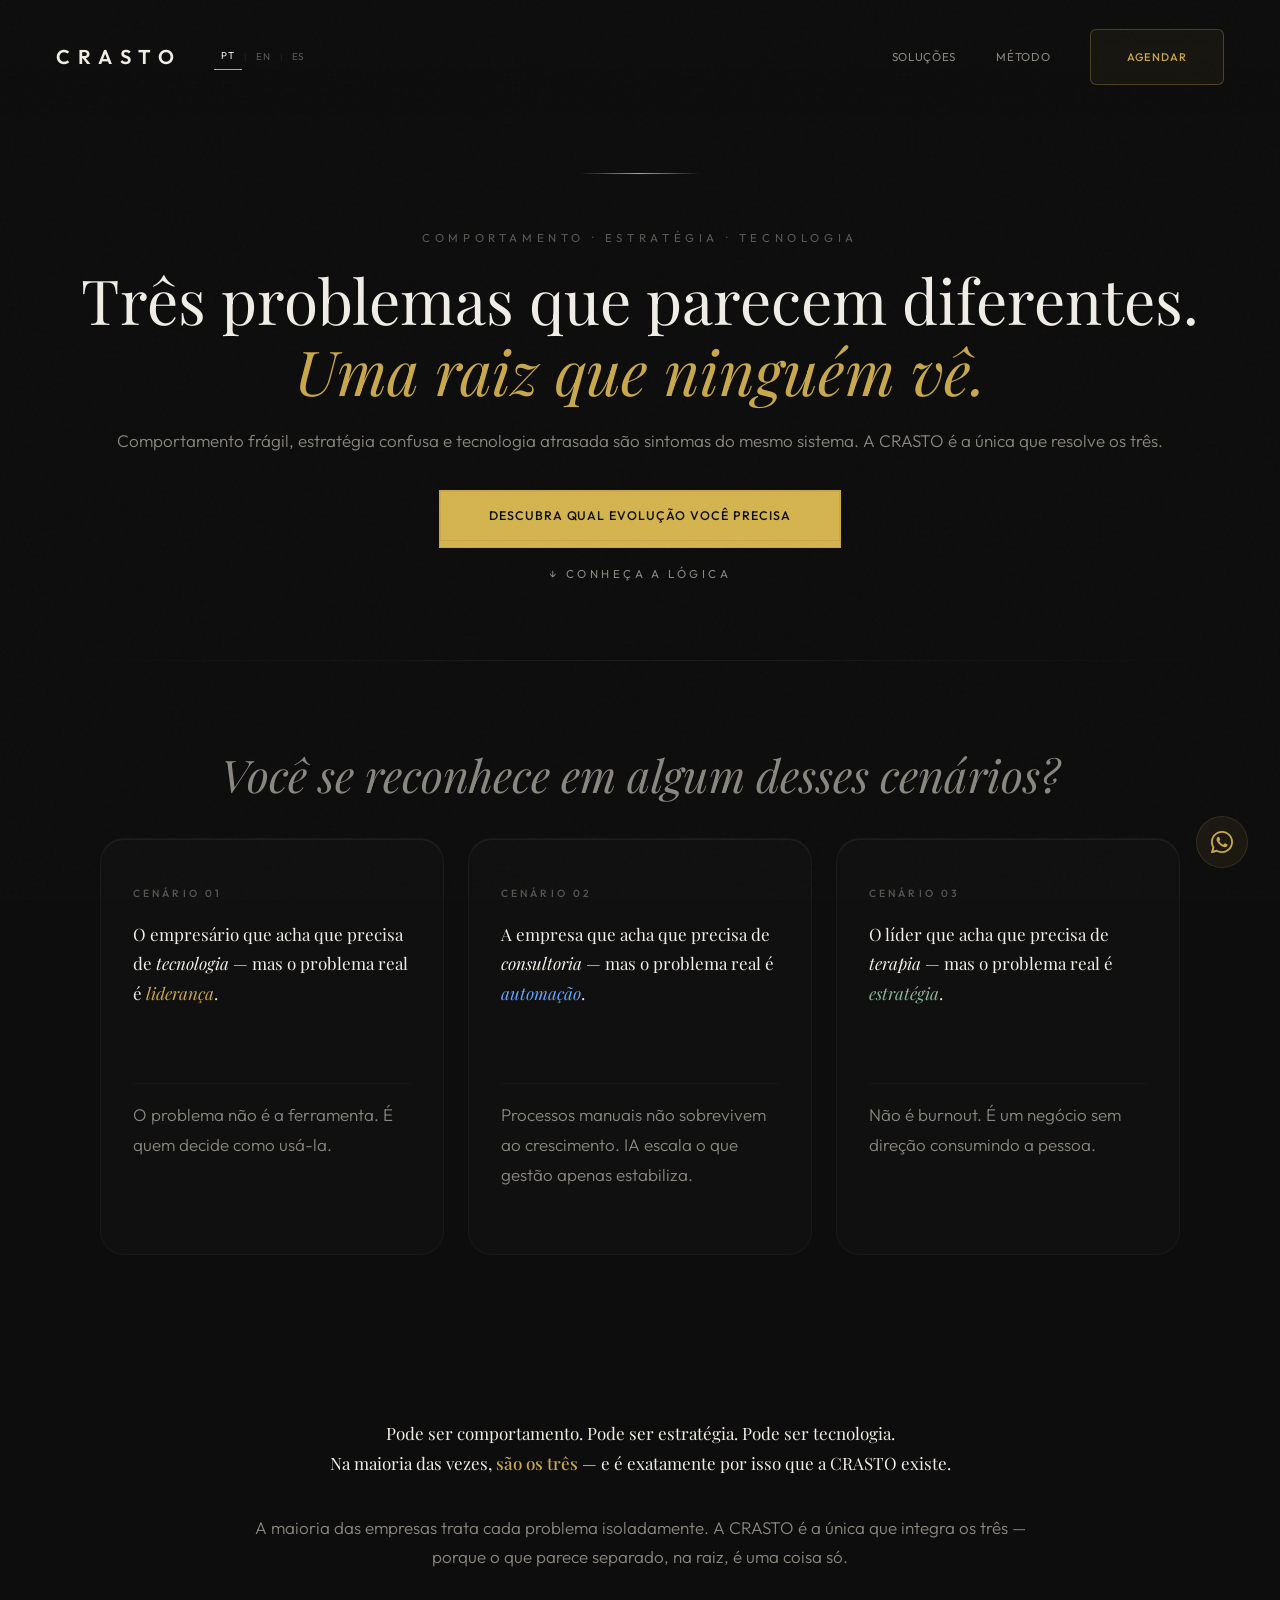
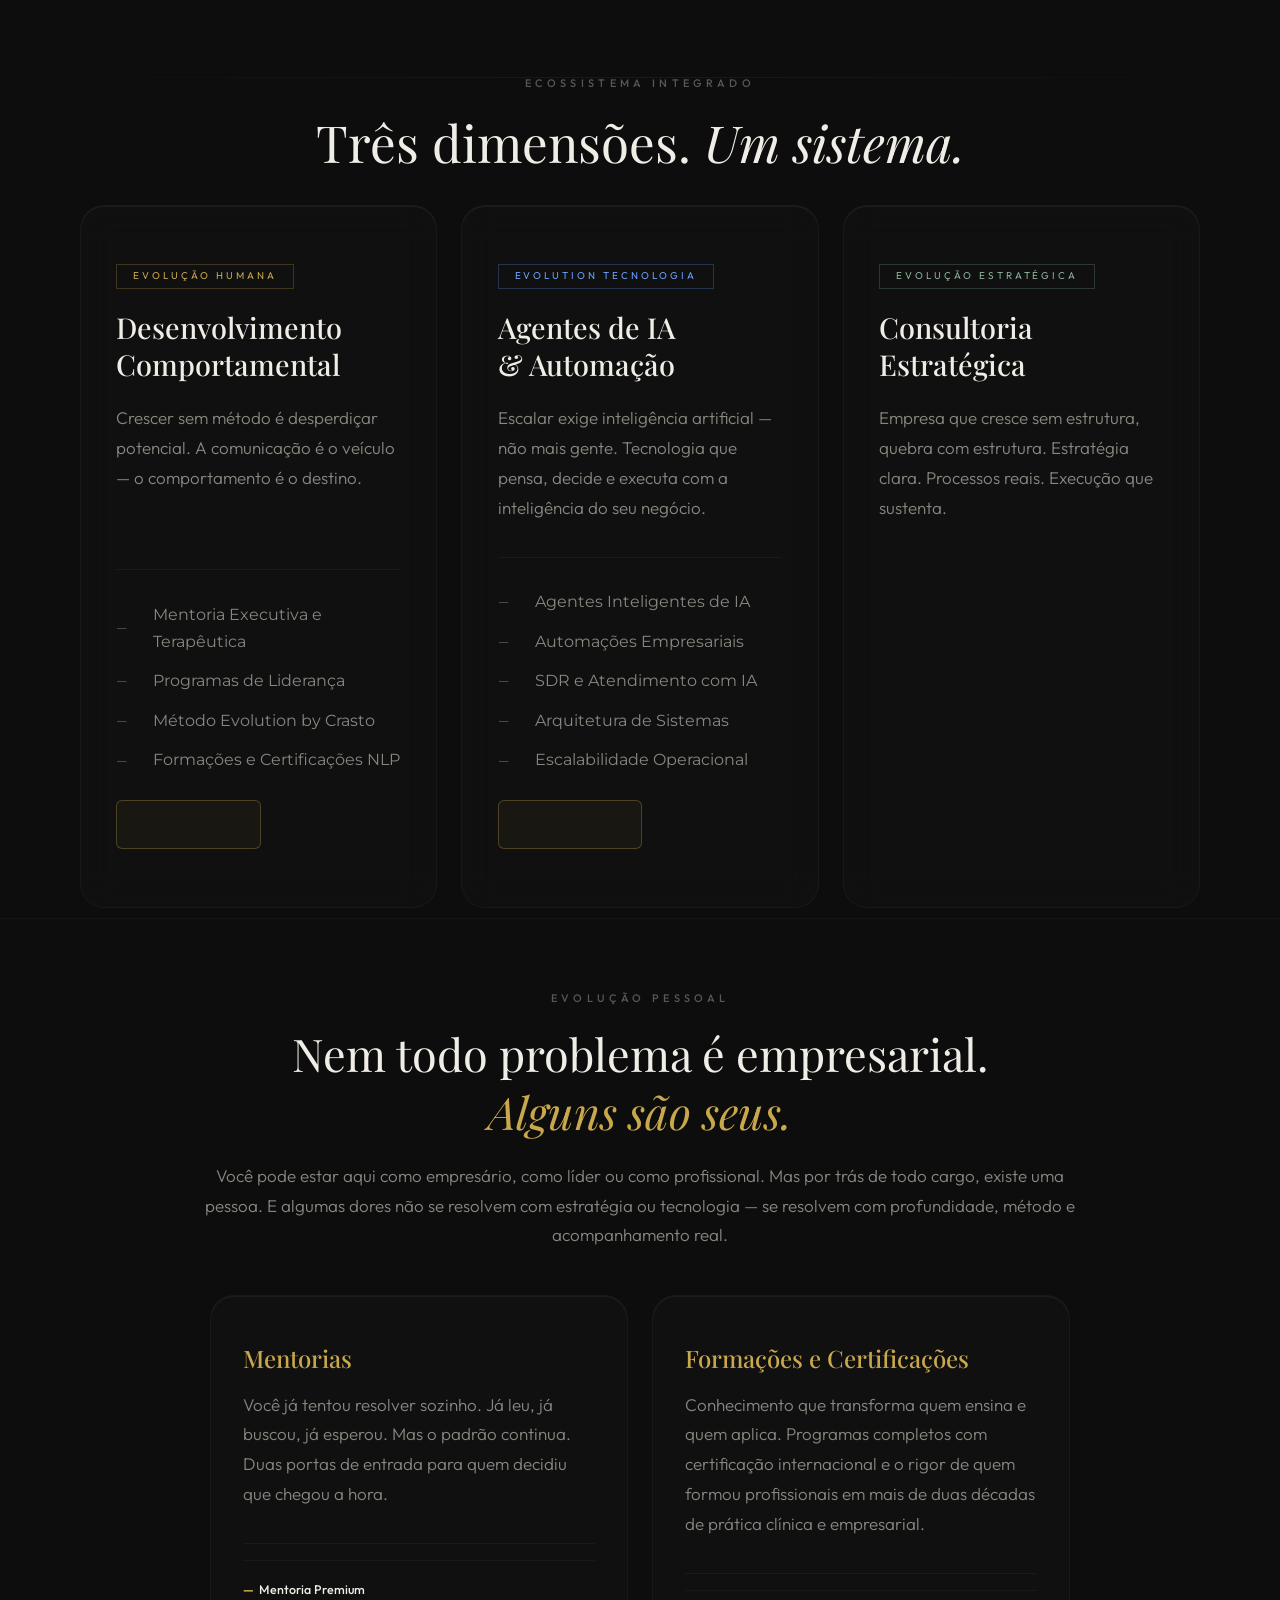
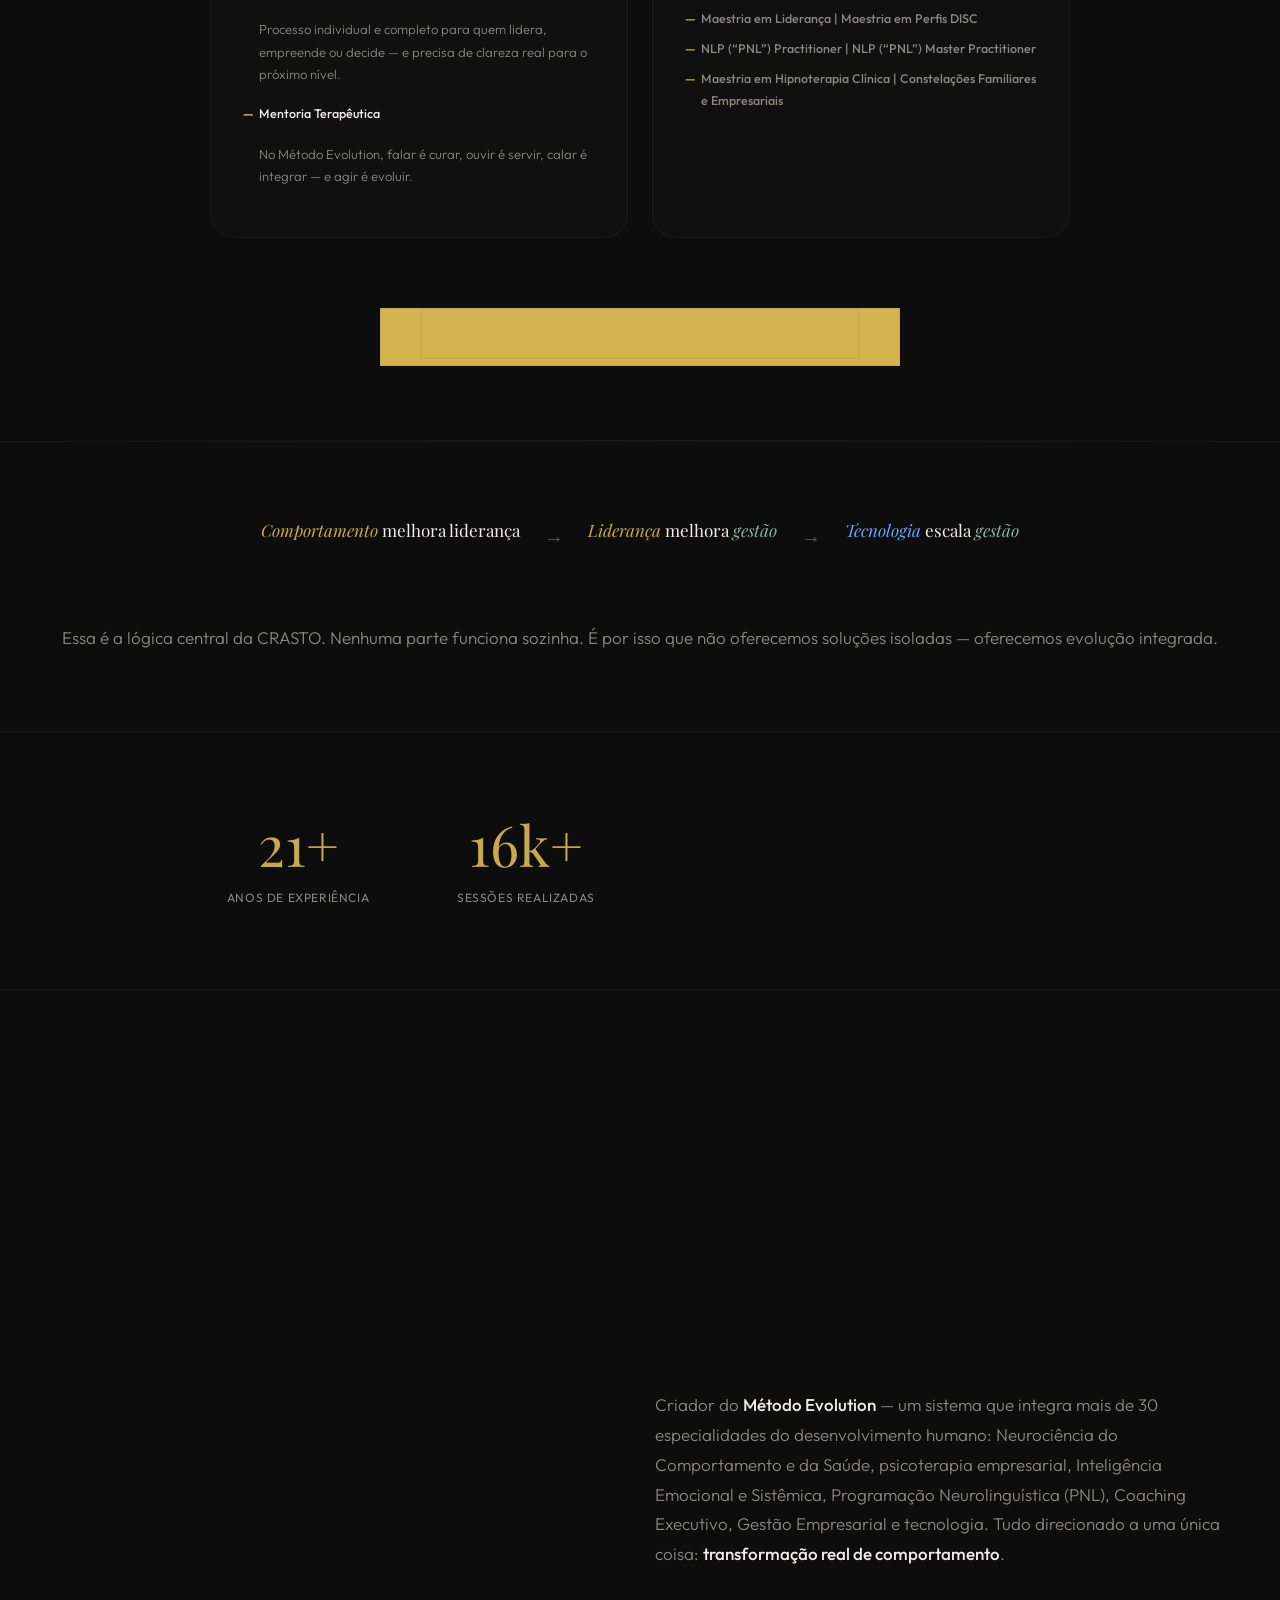
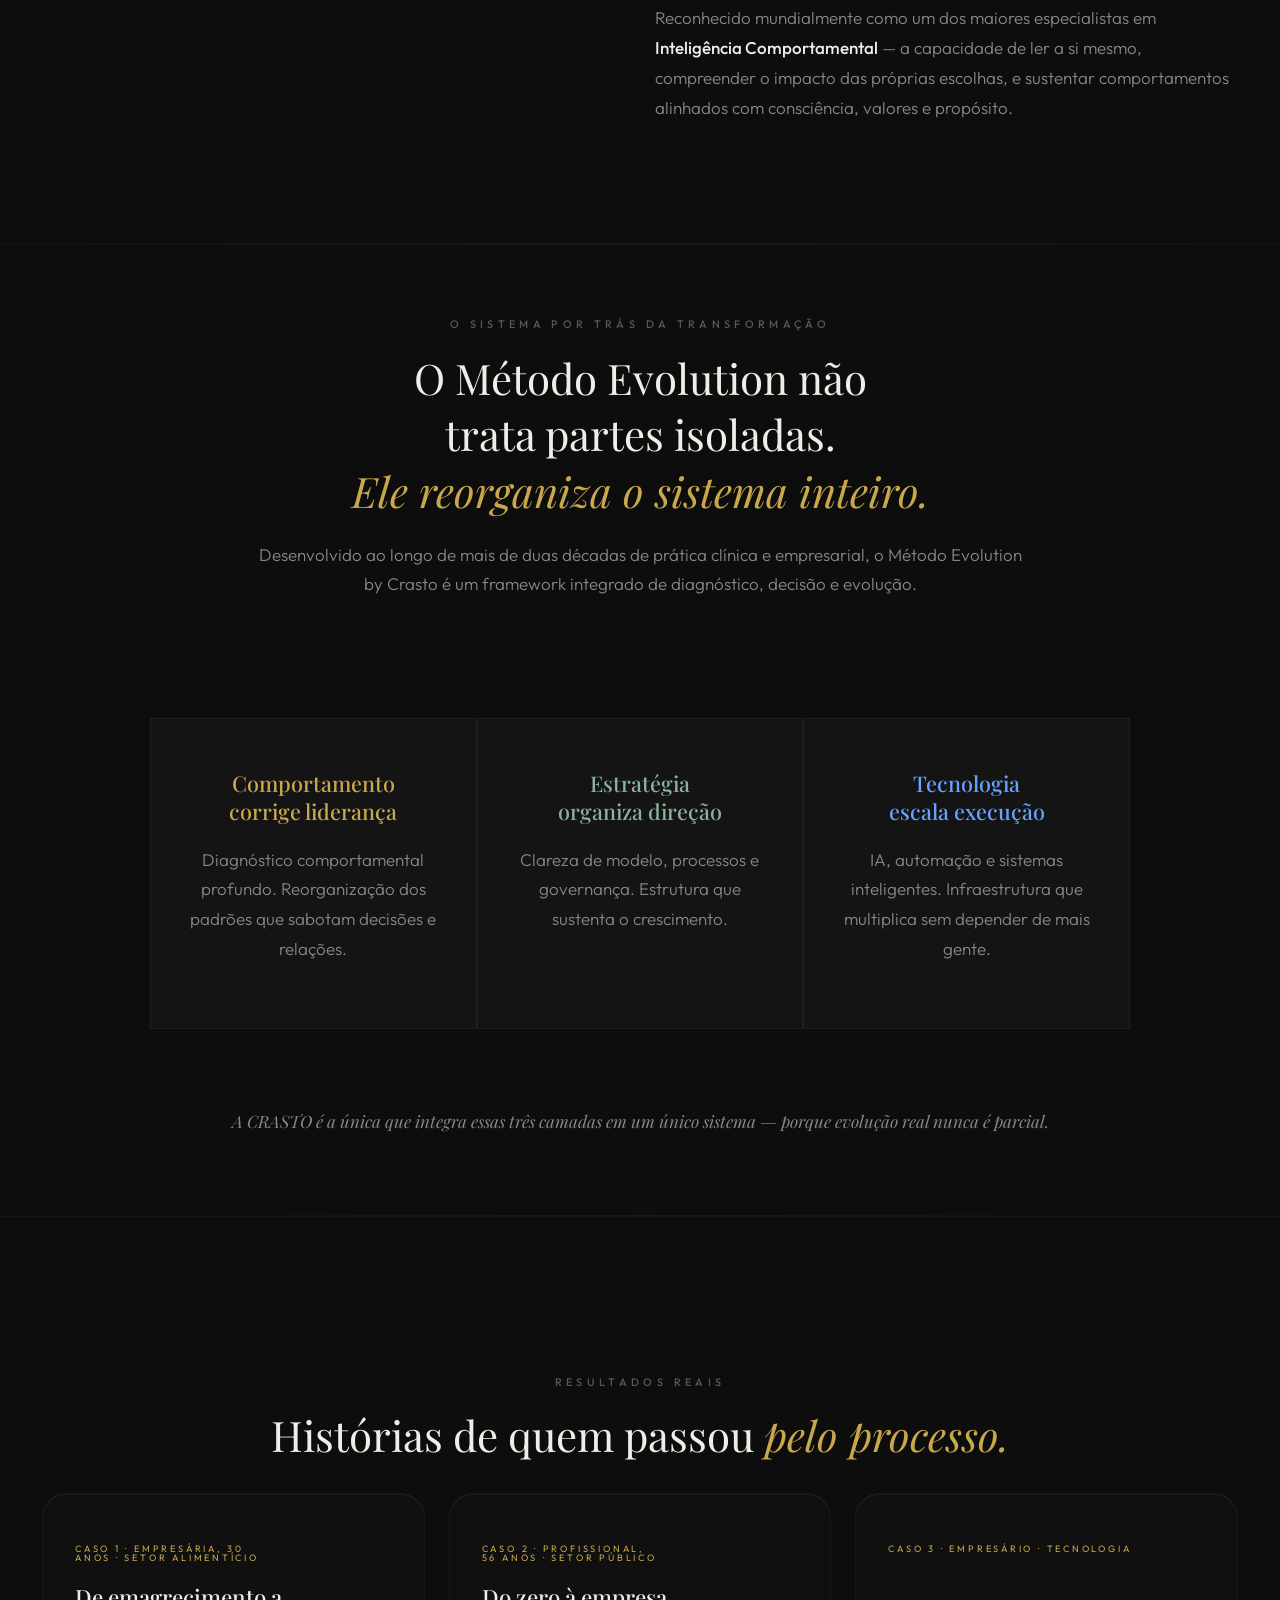
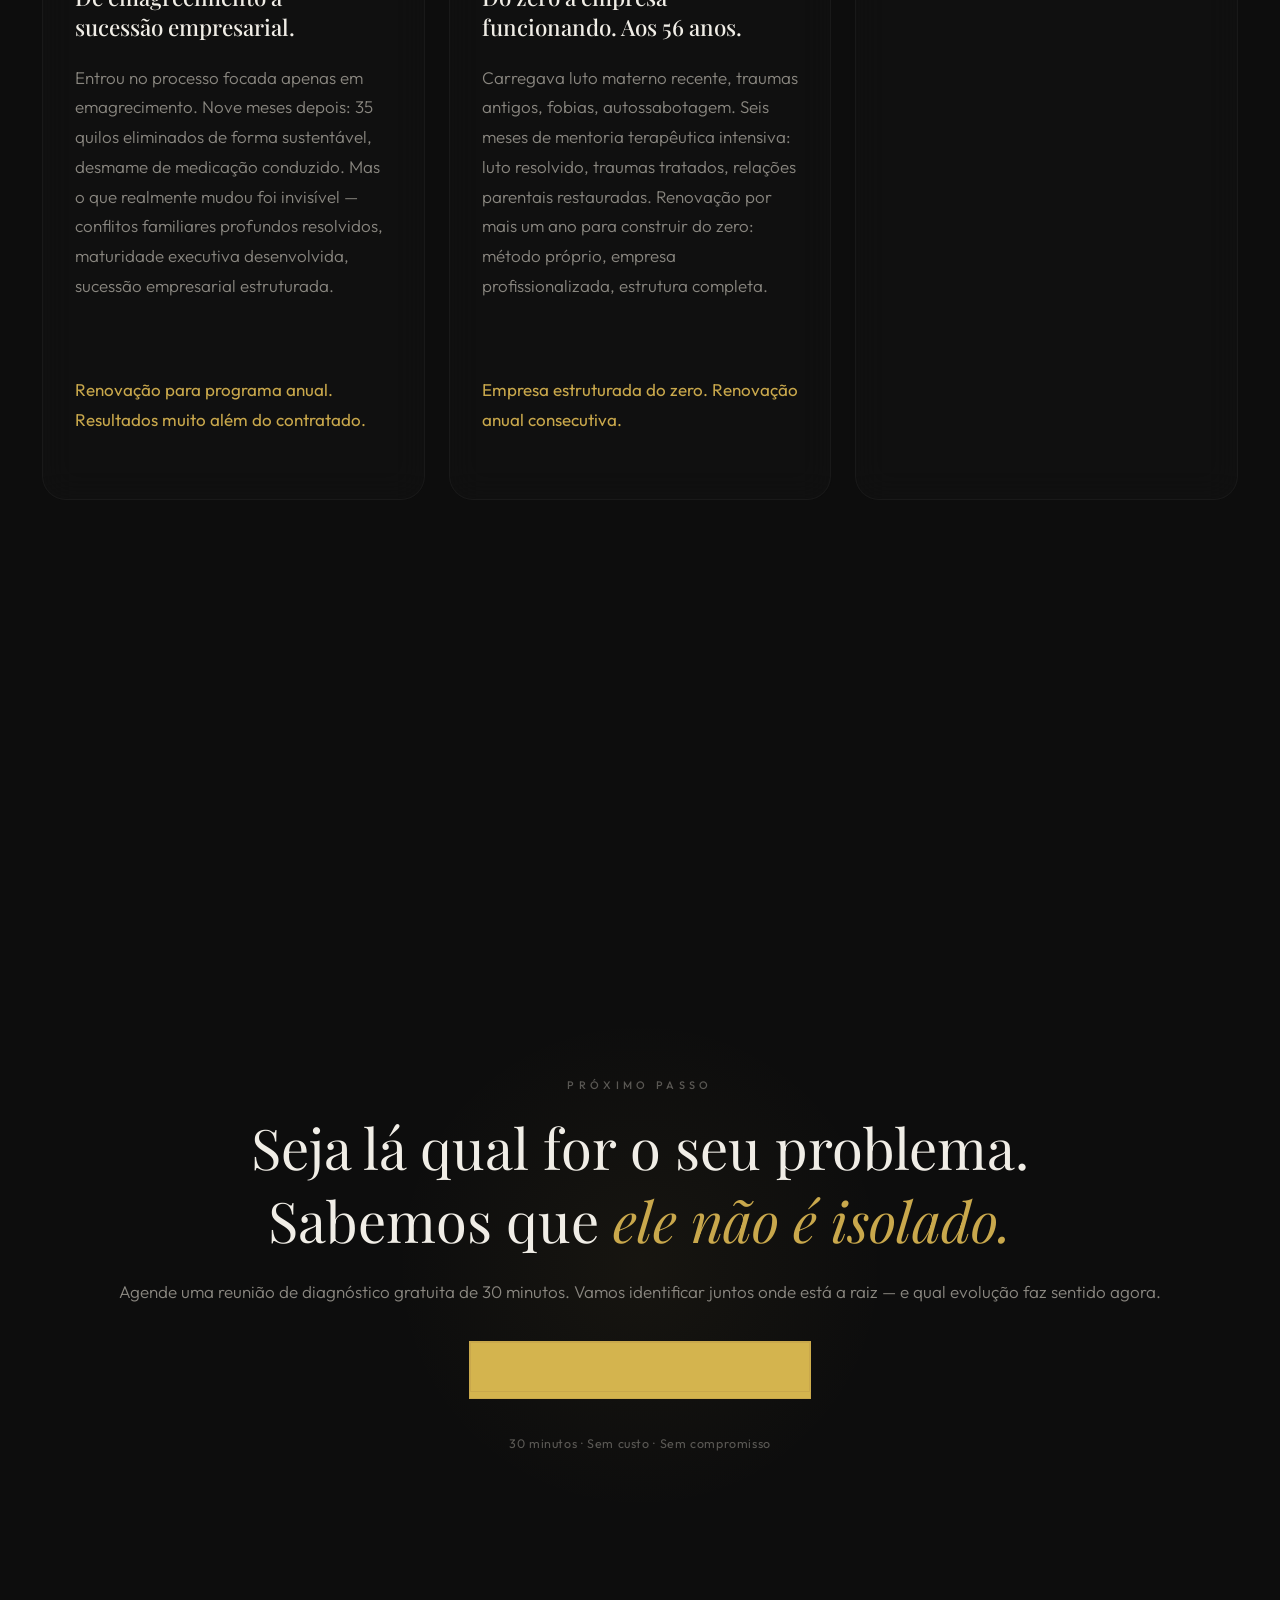
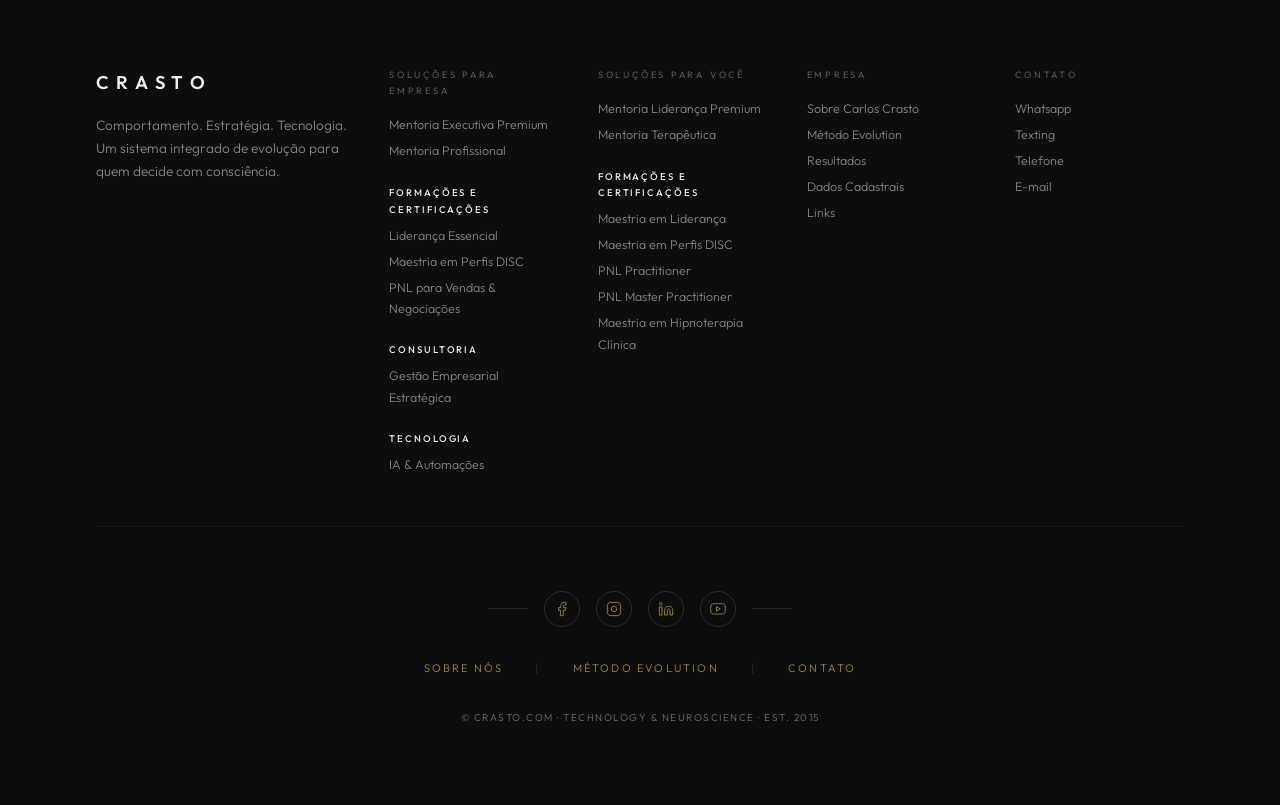
==== commit bca7bcbf: "fix: corrige carrossel de depoimentos, menu mobile e responsividade - Injeta JS customizado para nav" ====
--- a/index.html
+++ b/index.html
@@ -247,7 +247,20 @@
     box-shadow: inset 0 1px 0 rgb(255 255 255 / .06) !important;
 }#crastoAmbient{position:fixed;inset:0;background:radial-gradient(120% 100% at 50% 0%, rgb(201 168 76 / .04) 0%, rgb(13 13 13 / 1) 100%);pointer-events:none;z-index:0}#crastoNoise{position:fixed;inset:0;pointer-events:none;z-index:9999;background-image:url("data:image/svg+xml,%3Csvg viewBox='0 0 256 256' xmlns='http://www.w3.org/2000/svg'%3E%3Cfilter id='n'%3E%3CfeTurbulence type='fractalNoise' baseFrequency='0.9' numOctaves='4' stitchTiles='stitch'/%3E%3C/filter%3E%3Crect width='100%25' height='100%25' filter='url(%23n)' opacity='0.015'/%3E%3C/svg%3E")}#crastoCursorGlow{display:none!important;position:fixed;width:600px;height:600px;border-radius:50%;background:radial-gradient(circle,rgb(201 168 76 / .04) 0%,transparent 70%);pointer-events:none;z-index:1;transform:translate(-50%,-50%);will-change:left,top}#crastoParticles{display:none!important;position:fixed;inset:0;pointer-events:none;z-index:0;overflow:hidden}.crasto-p{position:absolute;width:2px;height:2px;background:var(--gold);border-radius:50%;opacity:0;animation:cpFloat 8s infinite ease-in-out}@keyframes cpFloat{0%,100%{opacity:0;transform:translateY(0)}50%{opacity:.3;transform:translateY(-100px)}}.reveal{opacity:0!important;transform:translateY(24px)!important;filter:blur(8px)!important;transition:all .5s cubic-bezier(.16,1,.3,1)!important}.reveal.visible{opacity:1!important;transform:translateY(0)!important;filter:blur(0)!important}.hero-line{position:absolute;width:120px;height:1px;background:linear-gradient(to right,transparent,var(--gold),transparent);top:5rem;left:50%;transform:translateX(-50%);animation:cLineAcross 2s ease-out forwards}@keyframes cLineAcross{from{opacity:0;width:0}to{opacity:1;width:120px}}.hero-overline{animation:cFadeUp .6s .4s both}.hero-title{animation:cFadeUp .6s .6s both}.hero-sub{animation:cFadeUp .6s .8s both}.hero-cta-group{animation:cFadeUp .6s 1.0s both}@keyframes cFadeUp{from{opacity:0;transform:translateY(24px);filter:blur(8px)}to{opacity:1;transform:translateY(0);filter:blur(0)}}.hero-title em,.pessoal-title em,.method-title em,.cta-title em{font-style:italic;color:var(--gold)}.solutions-title em,.casos-title em{font-style:italic}.btn-primary .elementor-button,.elementor-widget-button.btn-primary .elementor-button{font-family:'Outfit',sans-serif!important;font-size:.78rem!important;font-weight:500!important;letter-spacing:.08em!important;text-transform:uppercase!important;padding:1.1rem 3rem!important;background:var(--gold-s)!important;color:var(--bg)!important;border:1px solid var(--gold)!important;border-radius:0!important;transition:all .5s cubic-bezier(.16,1,.3,1)!important}.btn-primary .elementor-button:hover,.elementor-widget-button.btn-primary .elementor-button:hover{background:var(--gold-l)!important;border-color:var(--gold-l)!important;transform:translateY(-2px)!important;box-shadow:0 15px 50px rgb(201 168 76 / .35),0 0 20px rgb(201 168 76 / .15)!important}.hl-gold{color:var(--gold);font-style:italic}.hl-blue{color:var(--blue);font-style:italic}.hl-green{color:var(--green);font-style:italic}.philosophy-text strong{color:var(--gold);font-weight:500}.crasto-divider-row .elementor-widget-divider .elementor-divider-separator{background:linear-gradient(to right,transparent,rgb(240 237 230 / .06),transparent)!important;border:none!important}.pain-card{position:relative;overflow:hidden;transition:background .5s cubic-bezier(.16,1,.3,1),border-color .5s cubic-bezier(.16,1,.3,1),transform .5s cubic-bezier(.16,1,.3,1)}.pain-card::before{content:'';position:absolute;top:0;left:0;width:100%;height:2px;transform:scaleX(0);transform-origin:left;transition:transform .6s cubic-bezier(.16,1,.3,1)}.pain-cards>.e-con:nth-child(1) .pain-card::before,.pain-cards>.elementor-container:nth-child(1) .pain-card::before{background:var(--gold)}.pain-cards>.e-con:nth-child(2) .pain-card::before,.pain-cards>.elementor-container:nth-child(2) .pain-card::before{background:var(--blue)}.pain-cards>.e-con:nth-child(3) .pain-card::before,.pain-cards>.elementor-container:nth-child(3) .pain-card::before{background:var(--green)}.pain-card:hover::before{transform:scaleX(1)}.pain-card:hover{background:var(--card-h)!important;transform:translateY(-4px) scale(1.01)}.pain-cards>.e-con:nth-child(1) .pain-card:hover,.pain-cards>.elementor-container:nth-child(1) .pain-card:hover{border-color:var(--gold-border)!important}.pain-cards>.e-con:nth-child(2) .pain-card:hover,.pain-cards>.elementor-container:nth-child(2) .pain-card:hover{border-color:var(--blue-border)!important}.pain-cards>.e-con:nth-child(3) .pain-card:hover,.pain-cards>.elementor-container:nth-child(3) .pain-card:hover{border-color:var(--green-border)!important}.solution-card{position:relative;overflow:hidden;cursor:pointer;transition:transform .6s cubic-bezier(.16,1,.3,1),border-color .6s cubic-bezier(.16,1,.3,1),box-shadow .6s cubic-bezier(.16,1,.3,1)}.solution-card::after{content:'';position:absolute;bottom:0;left:0;width:100%;height:0;transition:height .6s cubic-bezier(.16,1,.3,1);z-index:0;pointer-events:none}.solution-card>*{position:relative;z-index:1}.solution-card:hover{transform:translateY(-6px) scale(1.015)}.solution-card:hover::after{height:100%}.card-dev::after{background:linear-gradient(to top,rgb(201 168 76 / .06),transparent)}.card-tech::after{background:linear-gradient(to top,rgb(102 163 255 / .08),transparent)}.card-consult::after{background:linear-gradient(to top,rgb(139 179 155 / .06),transparent)}.card-dev:hover{border-color:var(--gold-border)!important}.card-tech:hover{border-color:var(--blue-border)!important;box-shadow:0 30px 80px rgb(102 163 255 / .05)}.card-consult:hover{border-color:var(--green-border)!important}.card-dev .solution-tag{color:var(--gold)!important}.card-tech .solution-tag{color:var(--blue)!important}.card-consult .solution-tag{color:var(--green)!important}.card-dev .solution-link{color:var(--gold)!important}.card-tech .solution-link{color:var(--blue)!important}.card-consult .solution-link{color:var(--green)!important}.pessoal-card{position:relative;overflow:hidden;transition:background .5s cubic-bezier(.16,1,.3,1),border-color .5s cubic-bezier(.16,1,.3,1),transform .5s cubic-bezier(.16,1,.3,1),box-shadow .5s cubic-bezier(.16,1,.3,1)}.pessoal-card::before{content:'';position:absolute;top:0;left:0;width:100%;height:2px;background:linear-gradient(to right,var(--gold),rgb(201 168 76 / .3));transform:scaleX(0);transform-origin:left;transition:transform .6s cubic-bezier(.16,1,.3,1)}.pessoal-card::after{content:'';position:absolute;bottom:0;left:0;width:100%;height:0;background:linear-gradient(to top,rgb(201 168 76 / .04),transparent);transition:height .6s cubic-bezier(.16,1,.3,1);z-index:0;pointer-events:none}.pessoal-card>*{position:relative;z-index:1}.pessoal-card:hover::before{transform:scaleX(1)}.pessoal-card:hover::after{height:100%}.pessoal-card:hover{background:var(--card-h)!important;border-color:var(--gold-border)!important;transform:translateY(-4px) scale(1.01);box-shadow:0 20px 50px rgb(201 168 76 / .06)}.method-step{transition:transform .5s cubic-bezier(.16,1,.3,1),border-color .5s cubic-bezier(.16,1,.3,1)}.method-step:hover{transform:translateY(-4px) scale(1.01);border-color:rgb(201 168 76 / .15)!important}.method-step:nth-child(1) .method-step-label,.method-chain>.e-con:nth-child(1) .method-step-label{color:var(--gold)}.method-step:nth-child(2) .method-step-label,.method-chain>.e-con:nth-child(2) .method-step-label{color:var(--green)}.method-step:nth-child(3) .method-step-label,.method-chain>.e-con:nth-child(3) .method-step-label{color:var(--blue)}.caso-card{transition:border-color .5s cubic-bezier(.16,1,.3,1),transform .5s cubic-bezier(.16,1,.3,1)}.caso-card:hover{border-color:var(--gold-border)!important;transform:translateY(-3px) scale(1.01)}.caso-result{display:flex;align-items:center;gap:.6rem}.caso-result-line{width:24px;height:2px;background:var(--gold);flex-shrink:0}.caso-result-text{font-size:.85rem;font-weight:500;color:var(--gold)}.caso-tag{color:var(--gold)}.crasto-cta,.section-cta{position:relative}.crasto-cta::before,.section-cta::before{content:'';position:absolute;top:50%;left:50%;transform:translate(-50%,-50%);width:500px;height:500px;border-radius:50%;background:radial-gradient(circle,rgb(201 168 76 / .05) 0%,transparent 70%);pointer-events:none}.sobre-photo{width:100%;aspect-ratio:3/4;object-fit:cover;object-position:top;border:1px solid rgb(240 237 230 / .06);filter:grayscale(15%);transition:filter .6s}.sobre-photo:hover{filter:grayscale(0%)}.proof-number{font-family:'Playfair Display',serif;font-size:clamp(2.5rem,5vw,3.5rem);font-weight:400;color:var(--gold);line-height:1}.casos-videos{position:relative;overflow:hidden}.carousel-track{display:flex;gap:1.5rem;transition:transform .5s cubic-bezier(.16,1,.3,1)}.carousel-controls{display:flex;justify-content:center;gap:1rem;margin-top:1.5rem}.carousel-btn{width:40px;height:40px;border-radius:50%;border:1px solid rgb(201 168 76 / .2);background:rgb(201 168 76 / .05);color:var(--gold);cursor:pointer;display:inline-flex;align-items:center;justify-content:center;transition:all .3s;font-size:1rem}.carousel-btn:hover{background:rgb(201 168 76 / .15);border-color:var(--gold);transform:scale(1.05)}.video{aspect-ratio:16/9}.video iframe{width:100%;height:100%;border:1px solid rgb(240 237 230 / .06);background:var(--card)}#crastoNav{position:fixed;top:0;left:0;width:100%;padding:1.8rem 3.5rem;display:flex;justify-content:space-between;align-items:center;z-index:1000;background:linear-gradient(to bottom,var(--bg) 60%,transparent);transition:padding .4s,background .4s,box-shadow .4s}#crastoNav.scrolled{padding:1.2rem 3.5rem;background:rgb(13 13 13 / .95);backdrop-filter:blur(12px);-webkit-backdrop-filter:blur(12px);box-shadow:0 1px 0 rgb(201 168 76 / .08)}#cNavLeft{display:flex;align-items:center;gap:1.5rem}#cNavLogo{font-family:'Outfit',sans-serif;font-weight:600;font-size:1.25rem;letter-spacing:.4em;color:var(--t1);text-decoration:none}#cNavLang{display:flex;align-items:center;gap:.15rem;margin-left:.5rem}.c-lang{font-size:.62rem;font-weight:400;letter-spacing:.08em;color:var(--t3);text-decoration:none;padding:.25rem .45rem;transition:color .3s;cursor:pointer}.c-lang.active{color:var(--t1);border-bottom:1px solid var(--gold)}.c-lang:hover{color:var(--t2)}.c-lang-sep{color:var(--t3);font-size:.55rem;opacity:.4;user-select:none}#cNavRight{display:flex;align-items:center;gap:2.5rem}.c-nav-link{font-family:'Outfit',sans-serif;font-size:.72rem;font-weight:400;letter-spacing:.06em;text-transform:uppercase;color:var(--t2);text-decoration:none;transition:color .3s}.c-nav-link:hover{color:var(--t1)}#cNavBtn{font-family:'Outfit',sans-serif;font-size:.72rem;font-weight:500;letter-spacing:.06em;text-transform:uppercase;color:var(--bg);background:var(--gold-s);text-decoration:none;padding:.7rem 1.8rem;border:1px solid var(--gold);transition:all .4s cubic-bezier(.16,1,.3,1)}#cNavBtn:hover{background:var(--gold-l);border-color:var(--gold-l);transform:translateY(-1px);box-shadow:0 8px 30px rgb(201 168 76 / .35)}#cNavToggle{display:none;flex-direction:column;gap:5px;cursor:pointer;z-index:1110;background:none;border:none;padding:.5rem}#cNavToggle span{width:22px;height:1.5px;background:var(--t1);transition:all .3s;display:block}#cNavToggle.open span:nth-child(1){transform:rotate(45deg) translate(4px,4px)}#cNavToggle.open span:nth-child(2){opacity:0}#cNavToggle.open span:nth-child(3){transform:rotate(-45deg) translate(5px,-5px)}#cMobileMenu{display:none;position:fixed;inset:0;background:rgb(13 13 13 / .97);z-index:1105;flex-direction:column;align-items:center;justify-content:center;gap:2.5rem;opacity:0;pointer-events:none;transition:opacity .4s}#cMobileMenu.open{opacity:1;pointer-events:all}#cMobileMenu a{font-family:'Outfit',sans-serif;font-size:1rem;font-weight:400;letter-spacing:.06em;text-transform:uppercase;color:var(--t1);text-decoration:none}.c-mob-cta{background:var(--gold-s)!important;color:var(--bg)!important;padding:1rem 2.5rem!important;border:1px solid var(--gold)!important;font-size:.85rem!important}#cMobileLang{display:flex;gap:1rem;margin-top:1rem}#cMobileLang .c-lang{font-size:.75rem;letter-spacing:.05em;color:var(--t3)}#cMobileLang .c-lang.active{color:var(--t1);border-bottom:1px solid var(--gold)}#cWaFloat{position:fixed;bottom:2rem;right:2rem;z-index:1200;width:52px;height:52px;border-radius:50%;background:rgb(201 168 76 / .08);border:1px solid rgb(201 168 76 / .15);display:flex;align-items:center;justify-content:center;text-decoration:none;transition:all .4s cubic-bezier(.16,1,.3,1);backdrop-filter:blur(10px);-webkit-backdrop-filter:blur(10px)}#cWaFloat:hover{background:rgb(201 168 76 / .2);border-color:var(--gold);transform:translateY(-4px) scale(1.01) scale(1.08);box-shadow:0 12px 35px rgb(201 168 76 / .25),0 0 15px rgb(201 168 76 / .1)}#cWaFloat svg{width:22px;height:22px;fill:var(--gold);transition:all .3s}#cWaFloat:hover svg{fill:var(--gold-l);transform:scale(1.05)}@media(max-width:1024px){.solutions-grid,.method-chain,.casos-grid{grid-template-columns:1fr!important}.proof-grid{grid-template-columns:repeat(2,1fr)!important}.sobre-grid{grid-template-columns:1fr!important}.method-step-arrow{display:none!important}.footer-cols{grid-template-columns:1fr 1fr!important}}@media(max-width:768px){#crastoNav{padding:1.3rem 1.5rem!important}#cNavRight{display:none!important}#cNavToggle{display:flex!important}#cMobileMenu{display:flex!important}#cNavLang{display:none!important}.pain-cards{flex-direction:column!important}.pessoal-cards{flex-direction:column!important}.solutions-grid{flex-direction:column!important}.logic-chain{flex-direction:column!important;gap:.8rem!important}.proof-grid{grid-template-columns:repeat(2,1fr)!important;gap:2rem!important}.footer-cols{grid-template-columns:1fr!important;gap:2rem!important}#cWaFloat{bottom:1.2rem;right:1.2rem;width:48px;height:48px}}.crasto-nav-section,.crasto-ambient-wrap,.crasto-scripts{display:none!important}</style>
 <style id="crasto-responsive-overrides">
-/* === CRASTO OVERRIDES: Tipografia 17px, Espaçamento e Responsividade === */
+/* === CRASTO OVERRIDES: Tipografia, Espaçamento, Responsividade e Mobile === */
+
+/* 0. Menu mobile: elevar nav acima do overlay do menu */
+#crastoNav{z-index:1200!important}
+
+/* h1/h2: evitar palavras viúvas (orphan words) */
+h1,.elementor-heading-title,.hero-title .elementor-heading-title,
+.solutions-title .elementor-heading-title,.cta-title .elementor-heading-title,
+.method-title .elementor-heading-title,.pessoal-title .elementor-heading-title{
+  text-wrap:balance;
+  overflow-wrap:break-word
+}
+
+/* Botões mobile: largura total */
 
 /* 1. Tipografia base 17px */
 :root{--e-global-typography-text-font-size:17px}
@@ -321,6 +334,24 @@
   .crasto-pain .pain-card{padding:2rem 1.5rem!important}
   /* Touch targets mínimos para menu mobile */
   .c-mob-link,.c-mob-cta{min-height:48px;display:flex!important;align-items:center;justify-content:center}
+  /* Botões: largura total no mobile */
+  .elementor-widget-button{width:100%!important}
+  .elementor-button,.elementor-button-link{
+    width:100%!important;
+    display:block!important;
+    text-align:center!important;
+    box-sizing:border-box!important
+  }
+  .elementor-button-content-wrapper{justify-content:center!important}
+  /* Carousel: botões de navegação maiores para touch */
+  .elementor-swiper-button{
+    width:44px!important;height:44px!important;
+    background:rgba(201,168,76,.1)!important;
+    border:1px solid rgba(201,168,76,.3)!important;
+    border-radius:50%!important;
+    display:flex!important;align-items:center!important;justify-content:center!important;
+    cursor:pointer;z-index:10;position:relative
+  }
   /* Footer colunas */
   .footer-cols{grid-template-columns:1fr!important;gap:2rem!important}
   /* Proof grid: 2 colunas no mobile */
@@ -1083,4 +1114,40 @@
 //# sourceURL=https://crasto.com/wp-includes/js/wp-emoji-loader.min.js
 </script>
 <script data-no-optimize="1">window.lazyLoadOptions=Object.assign({},{threshold:300},window.lazyLoadOptions||{});!function(t,e){"object"==typeof exports&&"undefined"!=typeof module?module.exports=e():"function"==typeof define&&define.amd?define(e):(t="undefined"!=typeof globalThis?globalThis:t||self).LazyLoad=e()}(this,function(){"use strict";function e(){return(e=Object.assign||function(t){for(var e=1;e<arguments.length;e++){var n,a=arguments[e];for(n in a)Object.prototype.hasOwnProperty.call(a,n)&&(t[n]=a[n])}return t}).apply(this,arguments)}function o(t){return e({},at,t)}function l(t,e){return t.getAttribute(gt+e)}function c(t){return l(t,vt)}function s(t,e){return function(t,e,n){e=gt+e;null!==n?t.setAttribute(e,n):t.removeAttribute(e)}(t,vt,e)}function i(t){return s(t,null),0}function r(t){return null===c(t)}function u(t){return c(t)===_t}function d(t,e,n,a){t&&(void 0===a?void 0===n?t(e):t(e,n):t(e,n,a))}function f(t,e){et?t.classList.add(e):t.className+=(t.className?" ":"")+e}function _(t,e){et?t.classList.remove(e):t.className=t.className.replace(new RegExp("(^|\\s+)"+e+"(\\s+|$)")," ").replace(/^\s+/,"").replace(/\s+$/,"")}function g(t){return t.llTempImage}function v(t,e){!e||(e=e._observer)&&e.unobserve(t)}function b(t,e){t&&(t.loadingCount+=e)}function p(t,e){t&&(t.toLoadCount=e)}function n(t){for(var e,n=[],a=0;e=t.children[a];a+=1)"SOURCE"===e.tagName&&n.push(e);return n}function h(t,e){(t=t.parentNode)&&"PICTURE"===t.tagName&&n(t).forEach(e)}function a(t,e){n(t).forEach(e)}function m(t){return!!t[lt]}function E(t){return t[lt]}function I(t){return delete t[lt]}function y(e,t){var n;m(e)||(n={},t.forEach(function(t){n[t]=e.getAttribute(t)}),e[lt]=n)}function L(a,t){var o;m(a)&&(o=E(a),t.forEach(function(t){var e,n;e=a,(t=o[n=t])?e.setAttribute(n,t):e.removeAttribute(n)}))}function k(t,e,n){f(t,e.class_loading),s(t,st),n&&(b(n,1),d(e.callback_loading,t,n))}function A(t,e,n){n&&t.setAttribute(e,n)}function O(t,e){A(t,rt,l(t,e.data_sizes)),A(t,it,l(t,e.data_srcset)),A(t,ot,l(t,e.data_src))}function w(t,e,n){var a=l(t,e.data_bg_multi),o=l(t,e.data_bg_multi_hidpi);(a=nt&&o?o:a)&&(t.style.backgroundImage=a,n=n,f(t=t,(e=e).class_applied),s(t,dt),n&&(e.unobserve_completed&&v(t,e),d(e.callback_applied,t,n)))}function x(t,e){!e||0<e.loadingCount||0<e.toLoadCount||d(t.callback_finish,e)}function M(t,e,n){t.addEventListener(e,n),t.llEvLisnrs[e]=n}function N(t){return!!t.llEvLisnrs}function z(t){if(N(t)){var e,n,a=t.llEvLisnrs;for(e in a){var o=a[e];n=e,o=o,t.removeEventListener(n,o)}delete t.llEvLisnrs}}function C(t,e,n){var a;delete t.llTempImage,b(n,-1),(a=n)&&--a.toLoadCount,_(t,e.class_loading),e.unobserve_completed&&v(t,n)}function R(i,r,c){var l=g(i)||i;N(l)||function(t,e,n){N(t)||(t.llEvLisnrs={});var a="VIDEO"===t.tagName?"loadeddata":"load";M(t,a,e),M(t,"error",n)}(l,function(t){var e,n,a,o;n=r,a=c,o=u(e=i),C(e,n,a),f(e,n.class_loaded),s(e,ut),d(n.callback_loaded,e,a),o||x(n,a),z(l)},function(t){var e,n,a,o;n=r,a=c,o=u(e=i),C(e,n,a),f(e,n.class_error),s(e,ft),d(n.callback_error,e,a),o||x(n,a),z(l)})}function T(t,e,n){var a,o,i,r,c;t.llTempImage=document.createElement("IMG"),R(t,e,n),m(c=t)||(c[lt]={backgroundImage:c.style.backgroundImage}),i=n,r=l(a=t,(o=e).data_bg),c=l(a,o.data_bg_hidpi),(r=nt&&c?c:r)&&(a.style.backgroundImage='url("'.concat(r,'")'),g(a).setAttribute(ot,r),k(a,o,i)),w(t,e,n)}function G(t,e,n){var a;R(t,e,n),a=e,e=n,(t=Et[(n=t).tagName])&&(t(n,a),k(n,a,e))}function D(t,e,n){var a;a=t,(-1<It.indexOf(a.tagName)?G:T)(t,e,n)}function S(t,e,n){var a;t.setAttribute("loading","lazy"),R(t,e,n),a=e,(e=Et[(n=t).tagName])&&e(n,a),s(t,_t)}function V(t){t.removeAttribute(ot),t.removeAttribute(it),t.removeAttribute(rt)}function j(t){h(t,function(t){L(t,mt)}),L(t,mt)}function F(t){var e;(e=yt[t.tagName])?e(t):m(e=t)&&(t=E(e),e.style.backgroundImage=t.backgroundImage)}function P(t,e){var n;F(t),n=e,r(e=t)||u(e)||(_(e,n.class_entered),_(e,n.class_exited),_(e,n.class_applied),_(e,n.class_loading),_(e,n.class_loaded),_(e,n.class_error)),i(t),I(t)}function U(t,e,n,a){var o;n.cancel_on_exit&&(c(t)!==st||"IMG"===t.tagName&&(z(t),h(o=t,function(t){V(t)}),V(o),j(t),_(t,n.class_loading),b(a,-1),i(t),d(n.callback_cancel,t,e,a)))}function $(t,e,n,a){var o,i,r=(i=t,0<=bt.indexOf(c(i)));s(t,"entered"),f(t,n.class_entered),_(t,n.class_exited),o=t,i=a,n.unobserve_entered&&v(o,i),d(n.callback_enter,t,e,a),r||D(t,n,a)}function q(t){return t.use_native&&"loading"in HTMLImageElement.prototype}function H(t,o,i){t.forEach(function(t){return(a=t).isIntersecting||0<a.intersectionRatio?$(t.target,t,o,i):(e=t.target,n=t,a=o,t=i,void(r(e)||(f(e,a.class_exited),U(e,n,a,t),d(a.callback_exit,e,n,t))));var e,n,a})}function B(e,n){var t;tt&&!q(e)&&(n._observer=new IntersectionObserver(function(t){H(t,e,n)},{root:(t=e).container===document?null:t.container,rootMargin:t.thresholds||t.threshold+"px"}))}function J(t){return Array.prototype.slice.call(t)}function K(t){return t.container.querySelectorAll(t.elements_selector)}function Q(t){return c(t)===ft}function W(t,e){return e=t||K(e),J(e).filter(r)}function X(e,t){var n;(n=K(e),J(n).filter(Q)).forEach(function(t){_(t,e.class_error),i(t)}),t.update()}function t(t,e){var n,a,t=o(t);this._settings=t,this.loadingCount=0,B(t,this),n=t,a=this,Y&&window.addEventListener("online",function(){X(n,a)}),this.update(e)}var Y="undefined"!=typeof window,Z=Y&&!("onscroll"in window)||"undefined"!=typeof navigator&&/(gle|ing|ro)bot|crawl|spider/i.test(navigator.userAgent),tt=Y&&"IntersectionObserver"in window,et=Y&&"classList"in document.createElement("p"),nt=Y&&1<window.devicePixelRatio,at={elements_selector:".lazy",container:Z||Y?document:null,threshold:300,thresholds:null,data_src:"src",data_srcset:"srcset",data_sizes:"sizes",data_bg:"bg",data_bg_hidpi:"bg-hidpi",data_bg_multi:"bg-multi",data_bg_multi_hidpi:"bg-multi-hidpi",data_poster:"poster",class_applied:"applied",class_loading:"litespeed-loading",class_loaded:"litespeed-loaded",class_error:"error",class_entered:"entered",class_exited:"exited",unobserve_completed:!0,unobserve_entered:!1,cancel_on_exit:!0,callback_enter:null,callback_exit:null,callback_applied:null,callback_loading:null,callback_loaded:null,callback_error:null,callback_finish:null,callback_cancel:null,use_native:!1},ot="src",it="srcset",rt="sizes",ct="poster",lt="llOriginalAttrs",st="loading",ut="loaded",dt="applied",ft="error",_t="native",gt="data-",vt="ll-status",bt=[st,ut,dt,ft],pt=[ot],ht=[ot,ct],mt=[ot,it,rt],Et={IMG:function(t,e){h(t,function(t){y(t,mt),O(t,e)}),y(t,mt),O(t,e)},IFRAME:function(t,e){y(t,pt),A(t,ot,l(t,e.data_src))},VIDEO:function(t,e){a(t,function(t){y(t,pt),A(t,ot,l(t,e.data_src))}),y(t,ht),A(t,ct,l(t,e.data_poster)),A(t,ot,l(t,e.data_src)),t.load()}},It=["IMG","IFRAME","VIDEO"],yt={IMG:j,IFRAME:function(t){L(t,pt)},VIDEO:function(t){a(t,function(t){L(t,pt)}),L(t,ht),t.load()}},Lt=["IMG","IFRAME","VIDEO"];return t.prototype={update:function(t){var e,n,a,o=this._settings,i=W(t,o);{if(p(this,i.length),!Z&&tt)return q(o)?(e=o,n=this,i.forEach(function(t){-1!==Lt.indexOf(t.tagName)&&S(t,e,n)}),void p(n,0)):(t=this._observer,o=i,t.disconnect(),a=t,void o.forEach(function(t){a.observe(t)}));this.loadAll(i)}},destroy:function(){this._observer&&this._observer.disconnect(),K(this._settings).forEach(function(t){I(t)}),delete this._observer,delete this._settings,delete this.loadingCount,delete this.toLoadCount},loadAll:function(t){var e=this,n=this._settings;W(t,n).forEach(function(t){v(t,e),D(t,n,e)})},restoreAll:function(){var e=this._settings;K(e).forEach(function(t){P(t,e)})}},t.load=function(t,e){e=o(e);D(t,e)},t.resetStatus=function(t){i(t)},t}),function(t,e){"use strict";function n(){e.body.classList.add("litespeed_lazyloaded")}function a(){console.log("[LiteSpeed] Start Lazy Load"),o=new LazyLoad(Object.assign({},t.lazyLoadOptions||{},{elements_selector:"[data-lazyloaded]",callback_finish:n})),i=function(){o.update()},t.MutationObserver&&new MutationObserver(i).observe(e.documentElement,{childList:!0,subtree:!0,attributes:!0})}var o,i;t.addEventListener?t.addEventListener("load",a,!1):t.attachEvent("onload",a)}(window,document);</script>
-<span class="elementor-screen-only" id="elementor-device-mode"></span><svg class="e-font-icon-svg-symbols" style="display: none;"></svg></body></html>+<span class="elementor-screen-only" id="elementor-device-mode"></span><svg class="e-font-icon-svg-symbols" style="display: none;"></svg>
+<script>
+(function(){
+  var wrapper=document.querySelector('.e-n-carousel .swiper-wrapper');
+  if(!wrapper)return;
+  var allSlides=Array.prototype.slice.call(wrapper.querySelectorAll('.swiper-slide'));
+  var realSlides=allSlides.filter(function(s){return!s.classList.contains('swiper-slide-duplicate')});
+  var total=realSlides.length;
+  var pos=0;
+  function vis(){return window.innerWidth<768?1:window.innerWidth<1024?2:3;}
+  function upd(){
+    var v=vis(),gap=16,container=wrapper.parentElement.offsetWidth||wrapper.parentElement.clientWidth;
+    if(!container)return;
+    var w=Math.floor((container-gap*(v-1))/v);
+    allSlides.forEach(function(s){s.style.width=w+'px';s.style.marginRight=gap+'px';});
+    wrapper.style.transition='transform 300ms ease';
+    wrapper.style.transform='translate3d(-'+(pos*(w+gap))+'px,0px,0px)';
+    if(prevBtn)prevBtn.style.opacity=pos===0?'0.4':'1';
+    if(nextBtn)nextBtn.style.opacity=pos>=total-v?'0.4':'1';
+  }
+  var prevBtn=document.querySelector('.elementor-swiper-button-prev');
+  var nextBtn=document.querySelector('.elementor-swiper-button-next');
+  if(prevBtn)prevBtn.addEventListener('click',function(){if(pos>0){pos--;upd();}});
+  if(nextBtn)nextBtn.addEventListener('click',function(){if(pos<total-vis()){pos++;upd();}});
+  window.addEventListener('resize',function(){pos=0;upd();},{passive:true});
+  var sx=0;
+  wrapper.addEventListener('touchstart',function(e){sx=e.touches[0].clientX;},{passive:true});
+  wrapper.addEventListener('touchend',function(e){
+    var d=e.changedTouches[0].clientX-sx;
+    var v=vis();
+    if(d<-40&&pos<total-v){pos++;upd();}
+    else if(d>40&&pos>0){pos--;upd();}
+  });
+  setTimeout(upd,400);
+})();
+</script>
+</body></html>
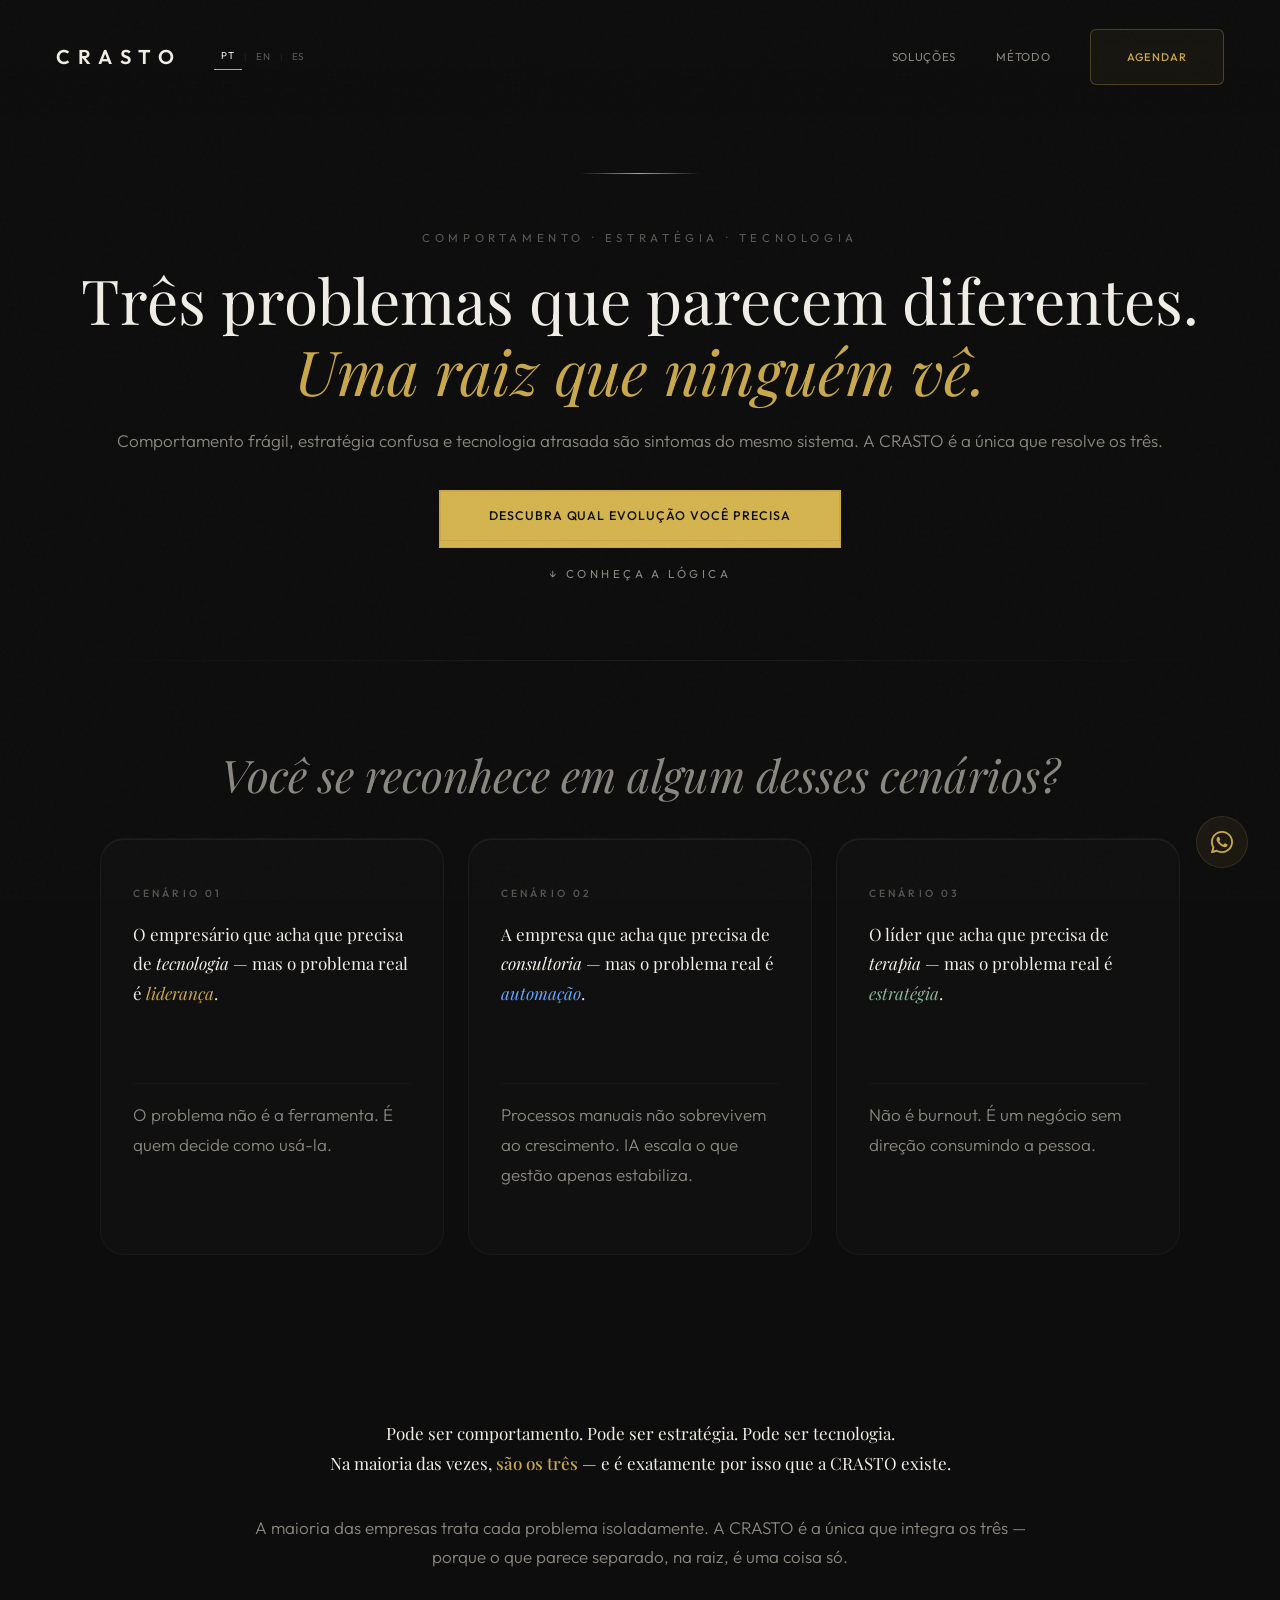
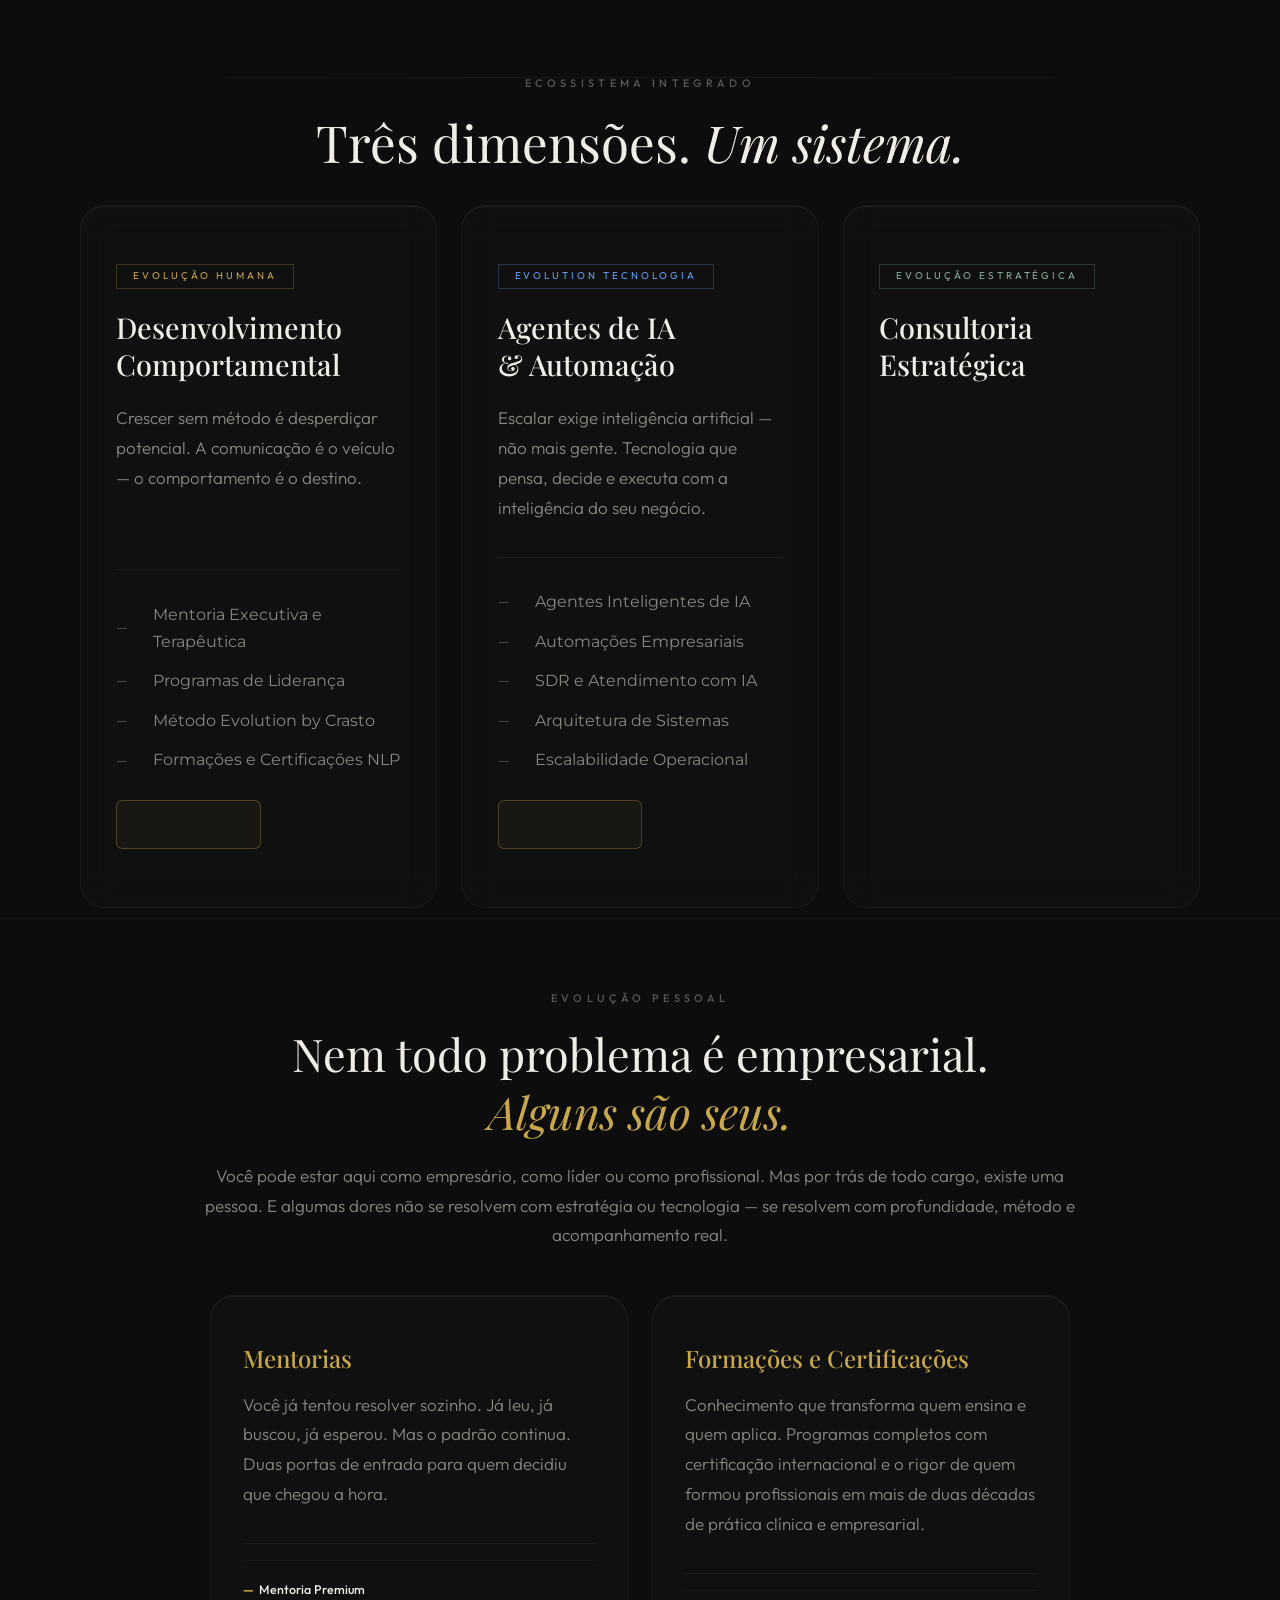
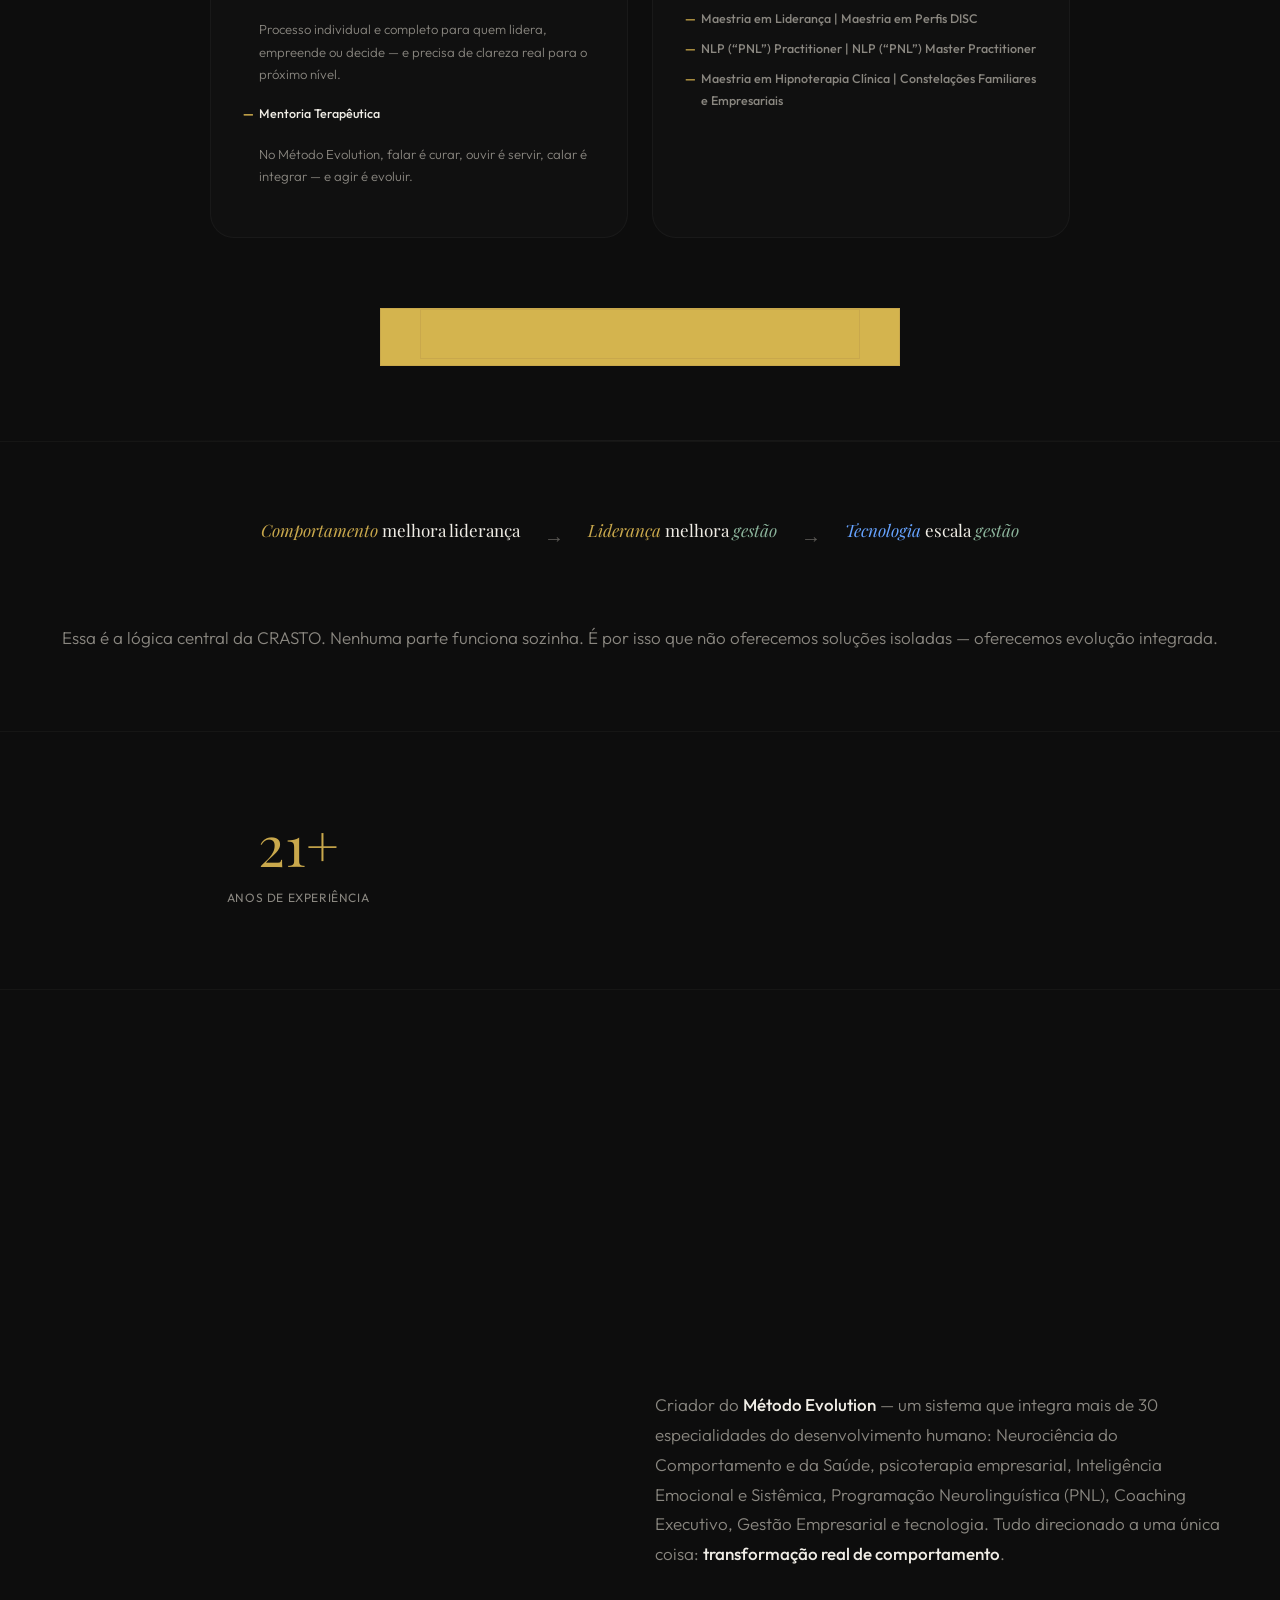
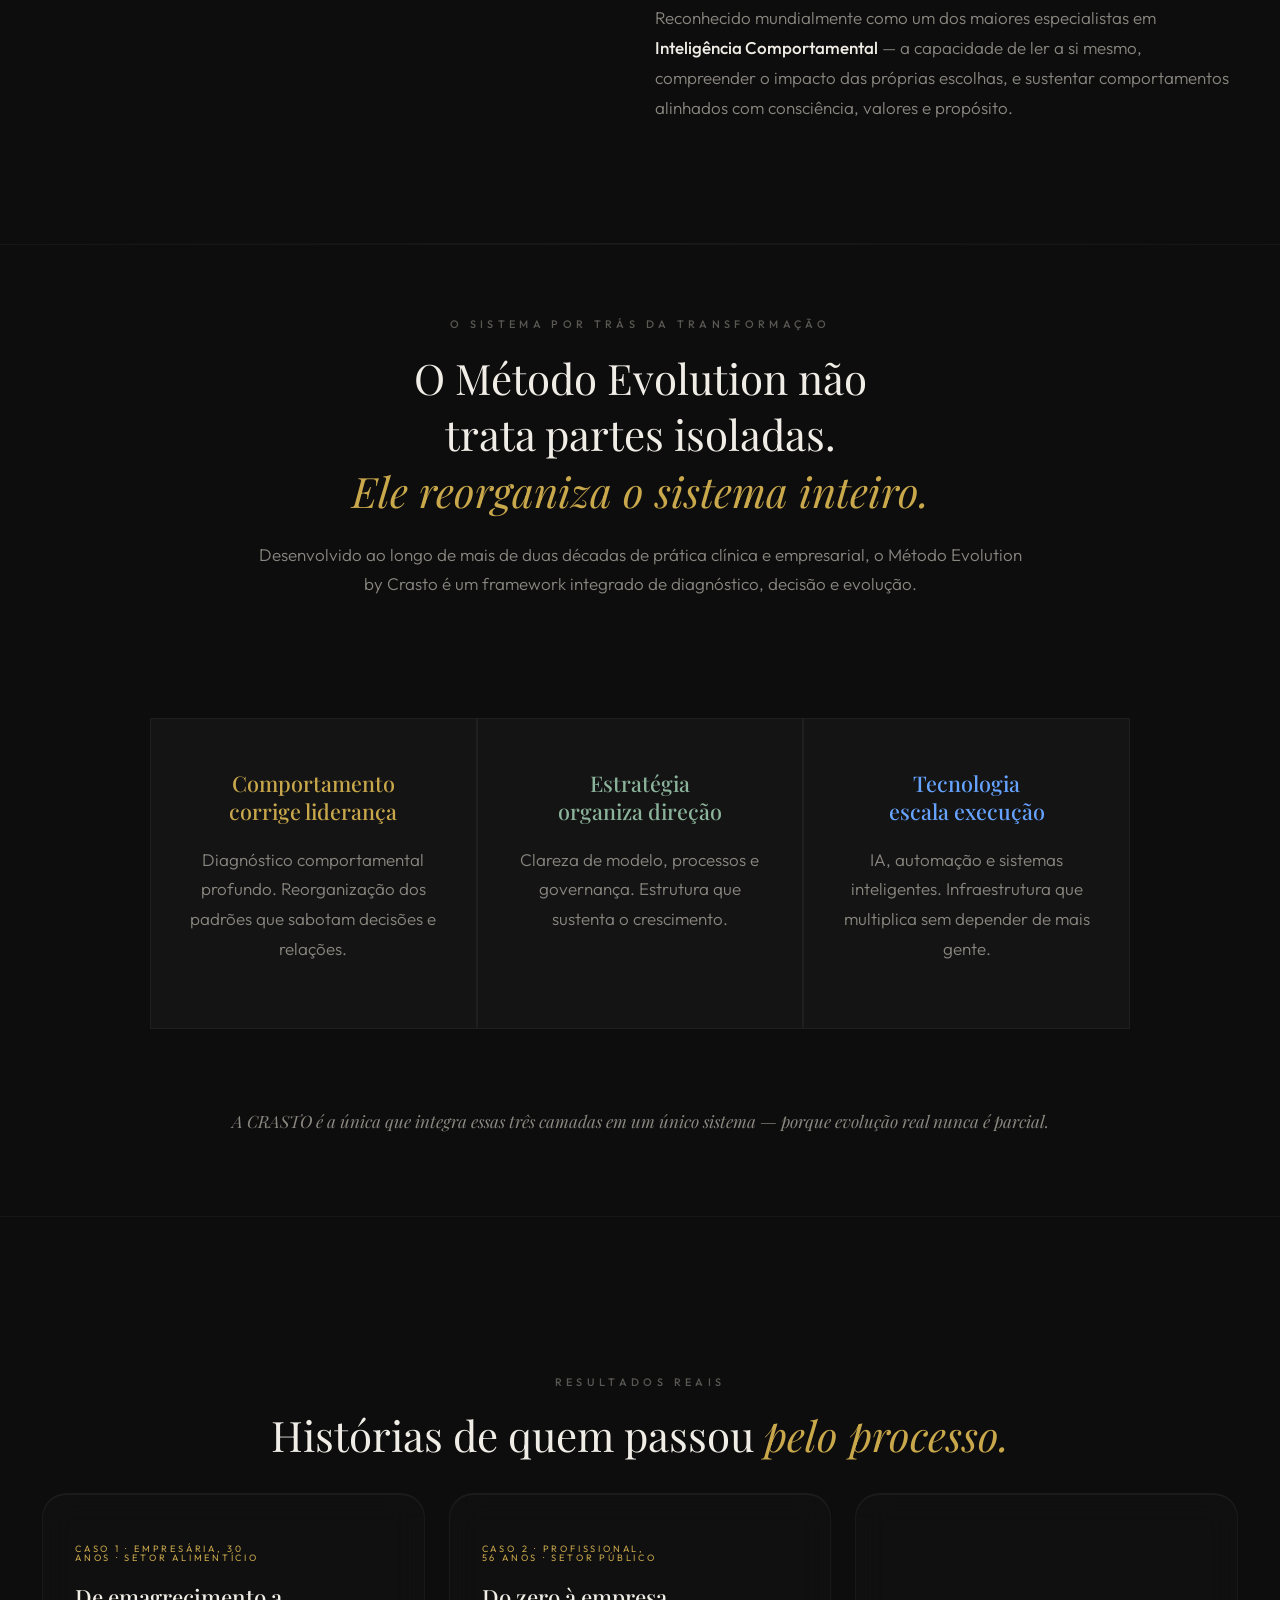
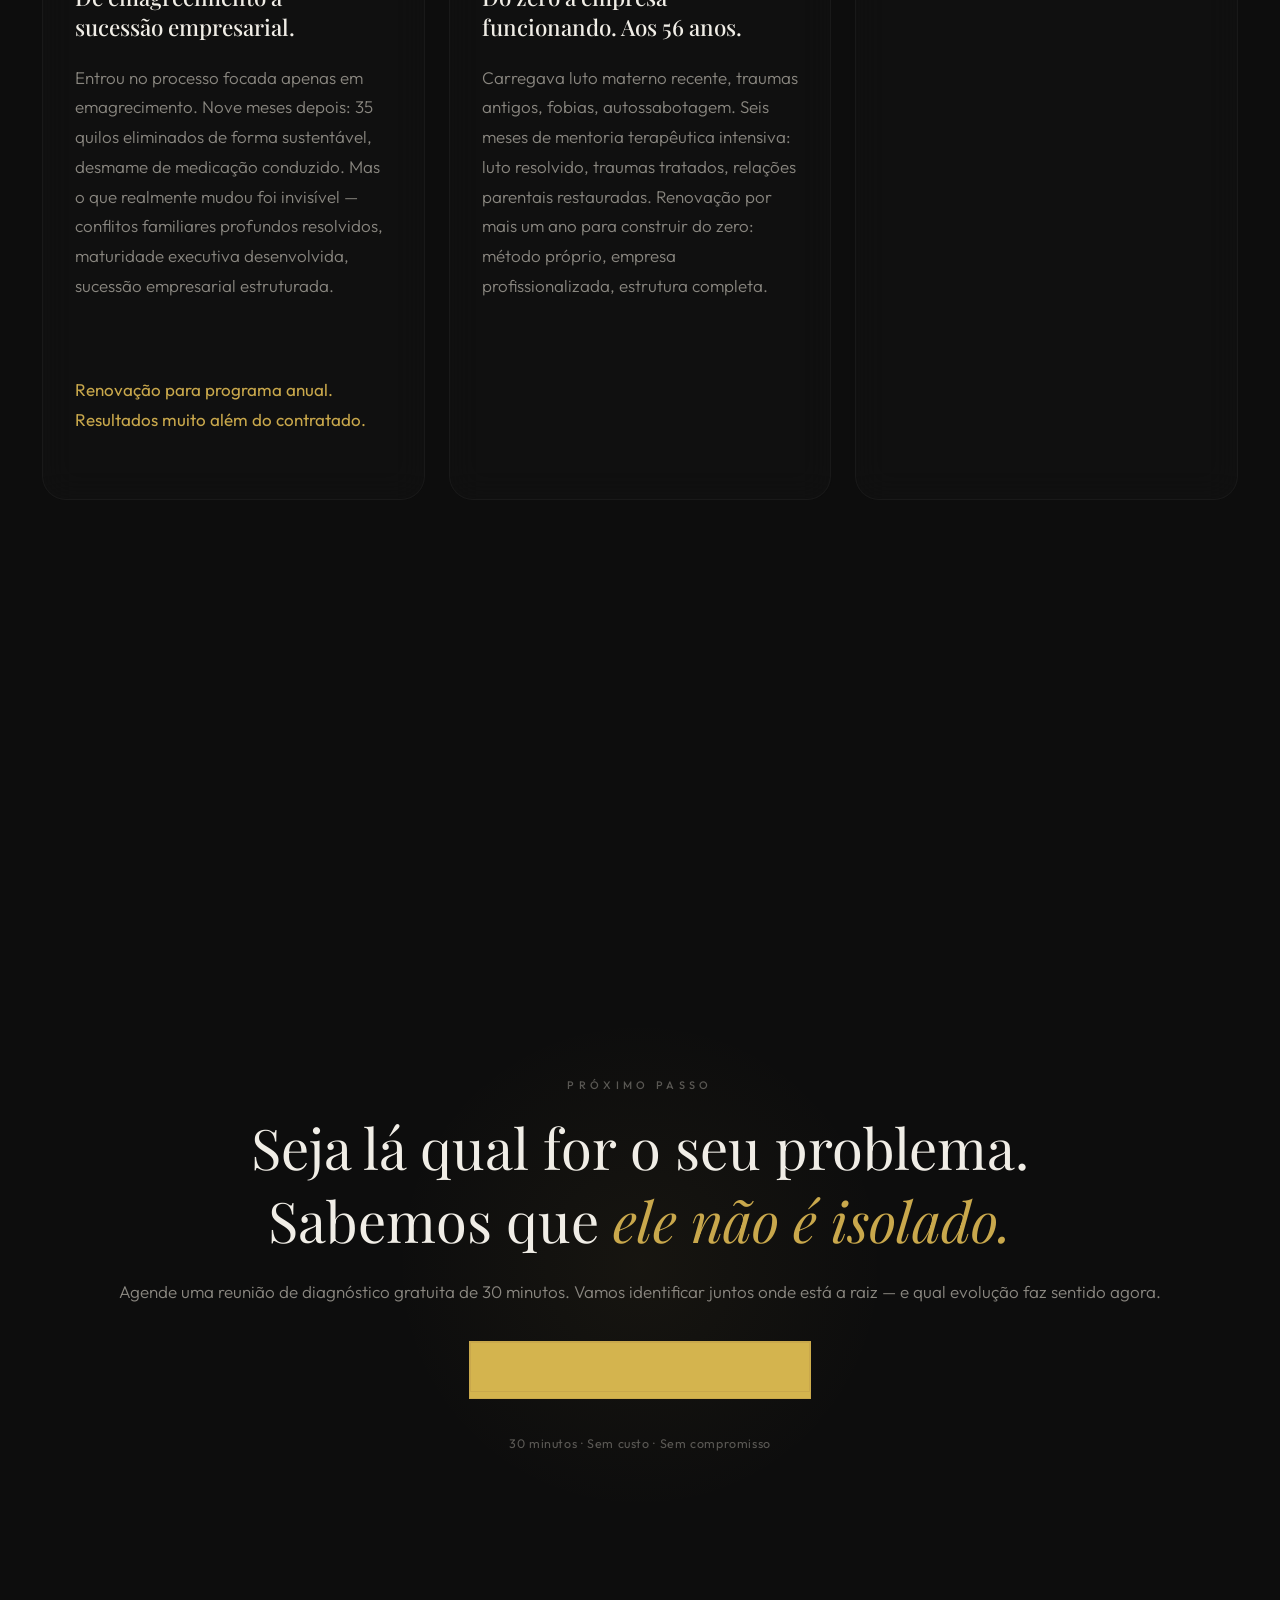
==== commit 42b0c4ed: "feat: atualiza link do botão Acessar para /desenvolvimento-empresarial Co-Authored-By: Claude Sonnet" ====
--- a/index.html
+++ b/index.html
@@ -1,1090 +1,3846 @@
 <!DOCTYPE html>
-<html lang="pt-BR" style="scroll-behavior: auto;"><head>
-<meta charset="utf-8"/>
-<title>Crasto.com - CRASTO</title>
-<meta content="index, max-snippet:-1, max-image-preview:large, max-video-preview:-1, follow" name="robots"/>
-<link as="image" href="https://crasto.com/wp-content/uploads/2026/02/photo-1511895426328-dc8714191300.webp" media="(min-width: 768px)" rel="preload"/>
-<link as="image" href="https://crasto.com/wp-content/uploads/2026/02/photo_1511895426328_dc8714191300_1.webp" media="(max-width: 767px)" rel="preload"/>
-<meta content="nositelinkssearchbox" name="google"/><link href="https://crasto.com/" rel="canonical"/>
-<meta content="CRASTO PT | EN | ES Soluções Método Agendar Soluções Método Agendar Diagnóstico PT EN ES Comportamento · Estratégia · Tecnologia Três problemas que parecem diferentes.Uma raiz que ninguém vê. Comportamento frágil, estratégia confusa e tecnologia atrasada são sintomas do mesmo sistema. A CRASTO é a única que resolve os três. Descubra qual evolução você […]" name="description"/><script type="application/ld+json">{"@context":"https://schema.org","@type":"Organization","@id":"https://crasto.com/#","name":"","url":"https://crasto.com","logo":{"@type":"ImageObject","@id":"https://crasto.com/#logo","inLanguage":"pt-BR"},"description":"CRASTO","sameAs":["https://x.com/"]}</script><meta content="https://crasto.com/" property="og:url"/><meta content="CRASTO" property="og:site_name"/><meta content="pt_BR" property="og:locale"/><meta content="website" property="og:type"/><meta content="Crasto.com - CRASTO" property="og:title"/><meta content="CRASTO PT | EN | ES Soluções Método Agendar Soluções Método Agendar Diagnóstico PT EN ES Comportamento · Estratégia · Tecnologia Três problemas que parecem diferentes.Uma raiz que ninguém vê. Comportamento frágil, estratégia confusa e tecnologia atrasada são sintomas do mesmo sistema. A CRASTO é a única que resolve os três. Descubra qual evolução você […] " property="og:description"/><meta content="summary" name="twitter:card"/><meta content="pt_BR" name="twitter:locale"/><meta content="Crasto.com - CRASTO" name="twitter:title"/><meta content="CRASTO PT | EN | ES Soluções Método Agendar Soluções Método Agendar Diagnóstico PT EN ES Comportamento · Estratégia · Tecnologia Três problemas que parecem diferentes.Uma raiz que ninguém vê. Comportamento frágil, estratégia confusa e tecnologia atrasada são sintomas do mesmo sistema. A CRASTO é a única que resolve os três. Descubra qual evolução você […] " name="twitter:description"/><meta content="https://crasto.com/" name="twitter:url"/><link href="//crasto.com" rel="dns-prefetch"/>
-<link href="https://crasto.com/feed/" rel="alternate" title="Feed para CRASTO »" type="application/rss+xml"/>
-<link href="https://crasto.com/comments/feed/" rel="alternate" title="Feed de comentários para CRASTO »" type="application/rss+xml"/>
-<link href="https://crasto.com/wp-json/oembed/1.0/embed?url=https%3A%2F%2Fcrasto.com%2F" rel="alternate" title="oEmbed (JSON)" type="application/json+oembed"/>
-<link href="https://crasto.com/wp-json/oembed/1.0/embed?url=https%3A%2F%2Fcrasto.com%2F&amp;format=xml" rel="alternate" title="oEmbed (XML)" type="text/xml+oembed"/>
-<style id="wp-img-auto-sizes-contain-inline-css">img:is([sizes=auto i],[sizes^="auto," i]){contain-intrinsic-size:3000px 1500px}
-<link data-optimized="1" href="assets/af1abb81172e535a359b97be2d27d2_b2aea95408b5.css" id="ht_ctc_main_css-css" media="all" rel="stylesheet"/>
-<style id="wp-emoji-styles-inline-css">img.wp-smiley,img.emoji{display:inline!important;border:none!important;box-shadow:none!important;height:1em!important;width:1em!important;margin:0 0.07em!important;vertical-align:-0.1em!important;background:none!important;padding:0!important}
-/* ========================================= */
-/* CRASTO PREMIUM UX BUTTON OVERRIDE (GLOBAL) */
-/* ========================================= */
-
-/* Remove Elementor default glows and junk */
-.elementor-button, 
-.elementor-button-wrapper > a,
-.elementor-widget-button .elementor-button,
-#cNavBtn {
-    background: rgba(201, 168, 76, 0.05) !important;
-    border: 1px solid rgba(201, 168, 76, 0.3) !important;
-    border-radius: 6px !important;
-    color: #c9a84c !important;
-    font-weight: 500 !important;
-    letter-spacing: 0.1em !important;
-    text-transform: uppercase !important;
-    font-size: 11px !important;
-    padding: 18px 36px !important;
-    box-shadow: none !important;
-    backdrop-filter: blur(8px) !important;
-    -webkit-backdrop-filter: blur(8px) !important;
-    transition: all 0.4s cubic-bezier(0.16, 1, 0.3, 1) !important;
-    position: relative;
-    overflow: hidden;
-}
-
-/* Hover State - Magnetic Subtle Physicality (No more screaming glows!) */
-.elementor-button:hover, 
-.elementor-button-wrapper > a:hover,
-.elementor-widget-button .elementor-button:hover,
-#cNavBtn:hover {
-    background: rgba(201, 168, 76, 0.15) !important;
-    border: 1px solid rgba(201, 168, 76, 0.6) !important;
-    color: #ffffff !important;
-    box-shadow: 0 4px 15px rgba(201, 168, 76, 0.1) !important;
-    transform: translateY(-1px) !important;
-}
-
-/* Active / Pressed State */
-.elementor-button:active, 
-.elementor-button-wrapper > a:active,
-.elementor-widget-button .elementor-button:active,
-#cNavBtn:active {
-    transform: translateY(1px) scale(0.98) !important;
-    background: rgba(201, 168, 76, 0.08) !important;
-    box-shadow: inset 0 2px 4px rgba(0,0,0,0.4) !important;
-}
-
-/* Specifically for buttons that had a massive text-shadow */
-.elementor-button-content-wrapper, .elementor-button-text {
-    text-shadow: none !important;
-}
-</style>
-<style id="global-styles-inline-css">:root{--wp--preset--aspect-ratio--square:1;--wp--preset--aspect-ratio--4-3:4/3;--wp--preset--aspect-ratio--3-4:3/4;--wp--preset--aspect-ratio--3-2:3/2;--wp--preset--aspect-ratio--2-3:2/3;--wp--preset--aspect-ratio--16-9:16/9;--wp--preset--aspect-ratio--9-16:9/16;--wp--preset--color--black:#000000;--wp--preset--color--cyan-bluish-gray:#abb8c3;--wp--preset--color--white:#ffffff;--wp--preset--color--pale-pink:#f78da7;--wp--preset--color--vivid-red:#cf2e2e;--wp--preset--color--luminous-vivid-orange:#ff6900;--wp--preset--color--luminous-vivid-amber:#fcb900;--wp--preset--color--light-green-cyan:#7bdcb5;--wp--preset--color--vivid-green-cyan:#00d084;--wp--preset--color--pale-cyan-blue:#8ed1fc;--wp--preset--color--vivid-cyan-blue:#0693e3;--wp--preset--color--vivid-purple:#9b51e0;--wp--preset--gradient--vivid-cyan-blue-to-vivid-purple:linear-gradient(135deg,rgb(6,147,227) 0%,rgb(155,81,224) 100%);--wp--preset--gradient--light-green-cyan-to-vivid-green-cyan:linear-gradient(135deg,rgb(122,220,180) 0%,rgb(0,208,130) 100%);--wp--preset--gradient--luminous-vivid-amber-to-luminous-vivid-orange:linear-gradient(135deg,rgb(252,185,0) 0%,rgb(255,105,0) 100%);--wp--preset--gradient--luminous-vivid-orange-to-vivid-red:linear-gradient(135deg,rgb(255,105,0) 0%,rgb(207,46,46) 100%);--wp--preset--gradient--very-light-gray-to-cyan-bluish-gray:linear-gradient(135deg,rgb(238,238,238) 0%,rgb(169,184,195) 100%);--wp--preset--gradient--cool-to-warm-spectrum:linear-gradient(135deg,rgb(74,234,220) 0%,rgb(151,120,209) 20%,rgb(207,42,186) 40%,rgb(238,44,130) 60%,rgb(251,105,98) 80%,rgb(254,248,76) 100%);--wp--preset--gradient--blush-light-purple:linear-gradient(135deg,rgb(255,206,236) 0%,rgb(152,150,240) 100%);--wp--preset--gradient--blush-bordeaux:linear-gradient(135deg,rgb(254,205,165) 0%,rgb(254,45,45) 50%,rgb(107,0,62) 100%);--wp--preset--gradient--luminous-dusk:linear-gradient(135deg,rgb(255,203,112) 0%,rgb(199,81,192) 50%,rgb(65,88,208) 100%);--wp--preset--gradient--pale-ocean:linear-gradient(135deg,rgb(255,245,203) 0%,rgb(182,227,212) 50%,rgb(51,167,181) 100%);--wp--preset--gradient--electric-grass:linear-gradient(135deg,rgb(202,248,128) 0%,rgb(113,206,126) 100%);--wp--preset--gradient--midnight:linear-gradient(135deg,rgb(2,3,129) 0%,rgb(40,116,252) 100%);--wp--preset--font-size--small:13px;--wp--preset--font-size--medium:20px;--wp--preset--font-size--large:36px;--wp--preset--font-size--x-large:42px;--wp--preset--spacing--20:0.44rem;--wp--preset--spacing--30:0.67rem;--wp--preset--spacing--40:1rem;--wp--preset--spacing--50:1.5rem;--wp--preset--spacing--60:2.25rem;--wp--preset--spacing--70:3.38rem;--wp--preset--spacing--80:5.06rem;--wp--preset--shadow--natural:6px 6px 9px rgba(0, 0, 0, 0.2);--wp--preset--shadow--deep:12px 12px 50px rgba(0, 0, 0, 0.4);--wp--preset--shadow--sharp:6px 6px 0px rgba(0, 0, 0, 0.2);--wp--preset--shadow--outlined:6px 6px 0px -3px rgb(255, 255, 255), 6px 6px rgb(0, 0, 0);--wp--preset--shadow--crisp:6px 6px 0px rgb(0, 0, 0)}:root{--wp--style--global--content-size:800px;--wp--style--global--wide-size:1200px}:where(body){margin:0}.wp-site-blocks>.alignleft{float:left;margin-right:2em}.wp-site-blocks>.alignright{float:right;margin-left:2em}.wp-site-blocks>.aligncenter{justify-content:center;margin-left:auto;margin-right:auto}:where(.wp-site-blocks)>*{margin-block-start:24px;margin-block-end:0}:where(.wp-site-blocks)>:first-child{margin-block-start:0}:where(.wp-site-blocks)>:last-child{margin-block-end:0}:root{--wp--style--block-gap:24px}:root :where(.is-layout-flow)>:first-child{margin-block-start:0}:root :where(.is-layout-flow)>:last-child{margin-block-end:0}:root :where(.is-layout-flow)>*{margin-block-start:24px;margin-block-end:0}:root :where(.is-layout-constrained)>:first-child{margin-block-start:0}:root :where(.is-layout-constrained)>:last-child{margin-block-end:0}:root :where(.is-layout-constrained)>*{margin-block-start:24px;margin-block-end:0}:root :where(.is-layout-flex){gap:24px}:root :where(.is-layout-grid){gap:24px}.is-layout-flow>.alignleft{float:left;margin-inline-start:0;margin-inline-end:2em}.is-layout-flow>.alignright{float:right;margin-inline-start:2em;margin-inline-end:0}.is-layout-flow>.aligncenter{margin-left:auto!important;margin-right:auto!important}.is-layout-constrained>.alignleft{float:left;margin-inline-start:0;margin-inline-end:2em}.is-layout-constrained>.alignright{float:right;margin-inline-start:2em;margin-inline-end:0}.is-layout-constrained>.aligncenter{margin-left:auto!important;margin-right:auto!important}.is-layout-constrained>:where(:not(.alignleft):not(.alignright):not(.alignfull)){max-width:var(--wp--style--global--content-size);margin-left:auto!important;margin-right:auto!important}.is-layout-constrained>.alignwide{max-width:var(--wp--style--global--wide-size)}body .is-layout-flex{display:flex}.is-layout-flex{flex-wrap:wrap;align-items:center}.is-layout-flex>:is(*,div){margin:0}body .is-layout-grid{display:grid}.is-layout-grid>:is(*,div){margin:0}body{padding-top:0;padding-right:0;padding-bottom:0;padding-left:0}a:where(:not(.wp-element-button)){text-decoration:underline}:root :where(.wp-element-button,.wp-block-button__link){background-color:#32373c;border-width:0;color:#fff;font-family:inherit;font-size:inherit;font-style:inherit;font-weight:inherit;letter-spacing:inherit;line-height:inherit;padding-top:calc(0.667em + 2px);padding-right:calc(1.333em + 2px);padding-bottom:calc(0.667em + 2px);padding-left:calc(1.333em + 2px);text-decoration:none;text-transform:inherit}.has-black-color{color:var(--wp--preset--color--black)!important}.has-cyan-bluish-gray-color{color:var(--wp--preset--color--cyan-bluish-gray)!important}.has-white-color{color:var(--wp--preset--color--white)!important}.has-pale-pink-color{color:var(--wp--preset--color--pale-pink)!important}.has-vivid-red-color{color:var(--wp--preset--color--vivid-red)!important}.has-luminous-vivid-orange-color{color:var(--wp--preset--color--luminous-vivid-orange)!important}.has-luminous-vivid-amber-color{color:var(--wp--preset--color--luminous-vivid-amber)!important}.has-light-green-cyan-color{color:var(--wp--preset--color--light-green-cyan)!important}.has-vivid-green-cyan-color{color:var(--wp--preset--color--vivid-green-cyan)!important}.has-pale-cyan-blue-color{color:var(--wp--preset--color--pale-cyan-blue)!important}.has-vivid-cyan-blue-color{color:var(--wp--preset--color--vivid-cyan-blue)!important}.has-vivid-purple-color{color:var(--wp--preset--color--vivid-purple)!important}.has-black-background-color{background-color:var(--wp--preset--color--black)!important}.has-cyan-bluish-gray-background-color{background-color:var(--wp--preset--color--cyan-bluish-gray)!important}.has-white-background-color{background-color:var(--wp--preset--color--white)!important}.has-pale-pink-background-color{background-color:var(--wp--preset--color--pale-pink)!important}.has-vivid-red-background-color{background-color:var(--wp--preset--color--vivid-red)!important}.has-luminous-vivid-orange-background-color{background-color:var(--wp--preset--color--luminous-vivid-orange)!important}.has-luminous-vivid-amber-background-color{background-color:var(--wp--preset--color--luminous-vivid-amber)!important}.has-light-green-cyan-background-color{background-color:var(--wp--preset--color--light-green-cyan)!important}.has-vivid-green-cyan-background-color{background-color:var(--wp--preset--color--vivid-green-cyan)!important}.has-pale-cyan-blue-background-color{background-color:var(--wp--preset--color--pale-cyan-blue)!important}.has-vivid-cyan-blue-background-color{background-color:var(--wp--preset--color--vivid-cyan-blue)!important}.has-vivid-purple-background-color{background-color:var(--wp--preset--color--vivid-purple)!important}.has-black-border-color{border-color:var(--wp--preset--color--black)!important}.has-cyan-bluish-gray-border-color{border-color:var(--wp--preset--color--cyan-bluish-gray)!important}.has-white-border-color{border-color:var(--wp--preset--color--white)!important}.has-pale-pink-border-color{border-color:var(--wp--preset--color--pale-pink)!important}.has-vivid-red-border-color{border-color:var(--wp--preset--color--vivid-red)!important}.has-luminous-vivid-orange-border-color{border-color:var(--wp--preset--color--luminous-vivid-orange)!important}.has-luminous-vivid-amber-border-color{border-color:var(--wp--preset--color--luminous-vivid-amber)!important}.has-light-green-cyan-border-color{border-color:var(--wp--preset--color--light-green-cyan)!important}.has-vivid-green-cyan-border-color{border-color:var(--wp--preset--color--vivid-green-cyan)!important}.has-pale-cyan-blue-border-color{border-color:var(--wp--preset--color--pale-cyan-blue)!important}.has-vivid-cyan-blue-border-color{border-color:var(--wp--preset--color--vivid-cyan-blue)!important}.has-vivid-purple-border-color{border-color:var(--wp--preset--color--vivid-purple)!important}.has-vivid-cyan-blue-to-vivid-purple-gradient-background{background:var(--wp--preset--gradient--vivid-cyan-blue-to-vivid-purple)!important}.has-light-green-cyan-to-vivid-green-cyan-gradient-background{background:var(--wp--preset--gradient--light-green-cyan-to-vivid-green-cyan)!important}.has-luminous-vivid-amber-to-luminous-vivid-orange-gradient-background{background:var(--wp--preset--gradient--luminous-vivid-amber-to-luminous-vivid-orange)!important}.has-luminous-vivid-orange-to-vivid-red-gradient-background{background:var(--wp--preset--gradient--luminous-vivid-orange-to-vivid-red)!important}.has-very-light-gray-to-cyan-bluish-gray-gradient-background{background:var(--wp--preset--gradient--very-light-gray-to-cyan-bluish-gray)!important}.has-cool-to-warm-spectrum-gradient-background{background:var(--wp--preset--gradient--cool-to-warm-spectrum)!important}.has-blush-light-purple-gradient-background{background:var(--wp--preset--gradient--blush-light-purple)!important}.has-blush-bordeaux-gradient-background{background:var(--wp--preset--gradient--blush-bordeaux)!important}.has-luminous-dusk-gradient-background{background:var(--wp--preset--gradient--luminous-dusk)!important}.has-pale-ocean-gradient-background{background:var(--wp--preset--gradient--pale-ocean)!important}.has-electric-grass-gradient-background{background:var(--wp--preset--gradient--electric-grass)!important}.has-midnight-gradient-background{background:var(--wp--preset--gradient--midnight)!important}.has-small-font-size{font-size:var(--wp--preset--font-size--small)!important}.has-medium-font-size{font-size:var(--wp--preset--font-size--medium)!important}.has-large-font-size{font-size:var(--wp--preset--font-size--large)!important}.has-x-large-font-size{font-size:var(--wp--preset--font-size--x-large)!important}:root :where(.wp-block-pullquote){font-size:1.5em;line-height:1.6}</style>
-<link data-optimized="1" href="assets/309cb685e29232d942dfea8fb16b86_c441d2c6e171.css" id="hello-elementor-css" media="all" rel="stylesheet"/>
-<link data-optimized="1" href="assets/442828e040976e73bbd50cd1334e76_e178c01ca3db.css" id="hello-elementor-theme-style-css" media="all" rel="stylesheet"/>
-<link data-optimized="1" href="assets/d46f44bdfbf3d7daae6819e17d2678_f81ad013b94d.css" id="hello-elementor-header-footer-css" media="all" rel="stylesheet"/>
-<link data-optimized="1" href="assets/8edac947524abf75e33c1dd9a67f86_9808447a4b12.css" id="elementor-frontend-css" media="all" rel="stylesheet"/>
-<style id="elementor-frontend-inline-css">.e-heading-base a,.e-paragraph-base a{all:unset;cursor:pointer}form[data-element_type="e-form"].form-state-success [data-element_type="e-form-success-message"],form[data-element_type="e-form"].form-state-error [data-element_type="e-form-error-message"]{display:block}</style>
-<link data-optimized="1" href="assets/c86acea245f3b53773b0503c5f82f4_433651cac578.css" id="elementor-post-7-css" media="all" rel="stylesheet"/>
-<link data-optimized="1" href="assets/8439f5af81f470cf5cc2547e15b352_3d81e42cf669.css" id="elementor-icons-css" media="all" rel="stylesheet"/>
-<link data-optimized="1" href="assets/d3e364e7b5df9596651d4bf3168278_ed1f05113b91.css" id="font-awesome-5-all-css" media="all" rel="stylesheet"/>
-<link data-optimized="1" href="assets/a4ff7422803c84c7738882153e32c6_97284406efcc.css" id="font-awesome-4-shim-css" media="all" rel="stylesheet"/>
-<link data-optimized="1" href="assets/11d9e786967936788258962cecb377_afd7ada11011.css" id="she-header-style-css" media="all" rel="stylesheet"/>
-<link data-optimized="1" href="assets/12c2281f0b35a1a03dc574429d8af1_9065ce2ad301.css" id="widget-heading-css" media="all" rel="stylesheet"/>
-<link data-optimized="1" href="assets/d30d6e10668c575f7f3bb1dfc4c147_ec9d8a6ce7a4.css" id="widget-divider-css" media="all" rel="stylesheet"/>
-<link data-optimized="1" href="assets/cc361ea3944e913852e211556fd875_078921374543.css" id="widget-icon-list-css" media="all" rel="stylesheet"/>
-<link data-optimized="1" href="assets/43512dd6c5b6e9edb8b6f8d96f3276_3ac9b1133e17.css" id="widget-image-css" media="all" rel="stylesheet"/>
-<link data-optimized="1" href="assets/82123fd1574ba5b318f64a20c16c84_f8bdd8aae280.css" id="widget-video-css" media="all" rel="stylesheet"/>
-<link data-optimized="1" href="assets/069c7ab6a9955e5dad5d9d9f5991c8_746420613a97.css" id="swiper-css" media="all" rel="stylesheet"/>
-<link data-optimized="1" href="assets/8abf7025b1dd3024baf91f5530dfee_91c66bec6d57.css" id="e-swiper-css" media="all" rel="stylesheet"/>
-<link data-optimized="1" href="assets/465c06ab5995be9b7ec392f298b552_2ee40dd34fa1.css" id="widget-nested-carousel-css" media="all" rel="stylesheet"/>
-<link data-optimized="1" href="assets/2c6ea3f326bbf9a370748307cd82c0_56d02364190a.css" id="elementor-post-13318-css" media="all" rel="stylesheet"/>
-<link data-optimized="1" href="assets/b04691340a644cb68faa4a5282be7e_7f14a594a351.css" id="base-desktop-css" media="all" rel="stylesheet"/>
-<link data-optimized="1" href="assets/1b194f8cf4d8ff23c8b9709f9cb0c7_bc8b3da66f2f.css" id="global-frontend-desktop-css" media="all" rel="stylesheet"/>
-<link data-optimized="1" href="assets/3d87e3f100d94f4e0ea71ce59ad5ce_ddc42397336b.css" id="global-frontend-tablet-css" media="(max-width:1024px)" rel="stylesheet"/>
-<link data-optimized="1" href="assets/76c671c3f2e5cab770f1c0026e9fd5_ca491a620e0e.css" id="global-frontend-mobile-css" media="(max-width:767px)" rel="stylesheet"/>
-<link data-optimized="1" href="assets/023fbcddf3fc261d14978b89a518a1_4b3abdd368ba.css" id="elementor-gf-local-montserrat-css" media="all" rel="stylesheet"/>
-<link data-optimized="1" href="assets/4b4846eded477d5ef238ef780ffa5c_be52de7c1d3e.css" id="elementor-gf-local-roboto-css" media="all" rel="stylesheet"/>
-<link data-optimized="1" href="assets/00849e3851182b1e4c4f38c0740db1_b937a8ea8767.css" id="elementor-gf-local-cormorantgaramond-css" media="all" rel="stylesheet"/>
-<link data-optimized="1" href="assets/bc490c6e5dd897ec53610154ceee72_dbd208147bd7.css" id="elementor-gf-local-albertsans-css" media="all" rel="stylesheet"/>
-<link data-optimized="1" href="assets/11a35338584fe544e544d42c666e09_f3e79a0e6a06.css" id="elementor-gf-local-playfairdisplay-css" media="all" rel="stylesheet"/>
-<link data-optimized="1" href="assets/a37779618dcb04ef1bb5170c834333_ede4de1d1301.css" id="elementor-gf-local-kdamthmorpro-css" media="all" rel="stylesheet"/>
-<link data-optimized="1" href="assets/e865fd4aaa203dbda8648d7c70ec50_e0b81ff3cfa7.css" id="elementor-gf-local-outfit-css" media="all" rel="stylesheet"/>
-<link data-optimized="1" href="assets/99ede76310cd1ced155fbe3e3bb66f_c1afa43d1f98.css" id="elementor-icons-shared-0-css" media="all" rel="stylesheet"/>
-<link data-optimized="1" href="assets/86124aba57fabcac9d434b609d79fc_f574bb19e6b5.css" id="elementor-icons-fa-solid-css" media="all" rel="stylesheet"/>
-
-
-
-
-
-<link href="https://crasto.com/wp-json/" rel="https://api.w.org/"/><link href="https://crasto.com/wp-json/wp/v2/pages/13318" rel="alternate" title="JSON" type="application/json"/><link href="https://crasto.com/xmlrpc.php?rsd" rel="EditURI" title="RSD" type="application/rsd+xml"/>
-<meta content="WordPress 6.9.4" name="generator"/>
-<link href="https://crasto.com/" rel="shortlink"/>
-<script type="application/ld+json">{"@context":"https://schema.org","@graph":[{"@type":"WebSite","name":"CRASTO","description":"Go Beyond","url":"https://crasto.com","inLanguage":"pt_BR","@id":"https://crasto.com#website"},{"@type":"WebPage","name":"Crasto.com","url":"https://crasto.com/","description":"CRASTO PT | EN | ES Soluções Método Agendar Soluções Método Agendar Diagnóstico PT EN ES Comportamento · Estratégia · Tecnologia Três problemas que...","inLanguage":"pt_BR","@id":"https://crasto.com/#webpage"},{"@type":"BreadcrumbList","@id":"https://crasto.com/#breadcrumblist","itemListElement":[{"@type":"ListItem","position":1,"item":{"@id":"https://crasto.com","name":"Home"}},{"@type":"ListItem","position":3,"item":{"@id":"https://crasto.com/","name":"Crasto.com"}}]},{"@type":"SearchAction","@id":"https://crasto.com#searchaction","target":"https://crasto.com/?s={search_term_string}","query-input":"required name=search_term_string"}]}</script>
-<meta content="Elementor 4.0.1; features: additional_custom_breakpoints; settings: css_print_method-external, google_font-enabled, font_display-swap" name="generator"/>
-<style>.e-con.e-parent:nth-of-type(n+4):not(.e-lazyloaded):not(.e-no-lazyload),.e-con.e-parent:nth-of-type(n+4):not(.e-lazyloaded):not(.e-no-lazyload) *{background-image:none!important}@media screen and (max-height:1024px){.e-con.e-parent:nth-of-type(n+3):not(.e-lazyloaded):not(.e-no-lazyload),.e-con.e-parent:nth-of-type(n+3):not(.e-lazyloaded):not(.e-no-lazyload) *{background-image:none!important}}@media screen and (max-height:640px){.e-con.e-parent:nth-of-type(n+2):not(.e-lazyloaded):not(.e-no-lazyload),.e-con.e-parent:nth-of-type(n+2):not(.e-lazyloaded):not(.e-no-lazyload) *{background-image:none!important}}</style>
-<meta content="#000000F4" name="theme-color"/>
-<link href="assets/cropped-favicon_crasto-32x32_971998c771ec.png" rel="icon" sizes="32x32"/>
-<link href="assets/cropped-favicon_crasto-192x192_a1e73106a4c1.png" rel="icon" sizes="192x192"/>
-<link href="assets/cropped-favicon_crasto-180x180_46bdd757e492.png" rel="apple-touch-icon"/>
-<meta content="assets/cropped-favicon_crasto-270x270_7b7aaa11137d.png" name="msapplication-TileImage"/>
-<style id="wp-custom-css">a{color:#888;text-decoration:none}a:hover{color:#666}a:visited{color:#666}a:active{color:#666}html,body{overflow-x:hidden!important}body::-webkit-scrollbar{width:10px}body::-webkit-scrollbar-track{background:#000}body::-webkit-scrollbar-thumb{background-color:#88631E;border-radius:10px;border:2px solid #000}@-moz-document url-prefix(){*{scrollbar-width:10px;scrollbar-color:#88631E #000;-moz-appearance:scrollbar}}</style>
-<meta content="width=device-width, initial-scale=1.0, viewport-fit=cover" name="viewport"/><style data-scroll-fix="true">
-        /* Scroll fixes for offline viewing */
-        html, body {
-            overflow: auto !important;
-            overflow-x: hidden !important;
-            height: auto !important;
-            min-height: 100% !important;
-            scroll-behavior: auto !important;
+<html lang="pt-BR" style="scroll-behavior: auto;">
+
+<head>
+  <meta charset="utf-8" />
+  <title>Crasto.com - CRASTO</title>
+  <meta content="index, max-snippet:-1, max-image-preview:large, max-video-preview:-1, follow" name="robots" />
+  <link as="image" href="https://crasto.com/wp-content/uploads/2026/02/photo-1511895426328-dc8714191300.webp"
+    media="(min-width: 768px)" rel="preload" />
+  <link as="image" href="https://crasto.com/wp-content/uploads/2026/02/photo_1511895426328_dc8714191300_1.webp"
+    media="(max-width: 767px)" rel="preload" />
+  <meta content="nositelinkssearchbox" name="google" />
+  <link href="https://crasto.com/" rel="canonical" />
+  <meta
+    content="CRASTO PT | EN | ES Soluções Método Agendar Soluções Método Agendar Diagnóstico PT EN ES Comportamento · Estratégia · Tecnologia Três problemas que parecem diferentes.Uma raiz que ninguém vê. Comportamento frágil, estratégia confusa e tecnologia atrasada são sintomas do mesmo sistema. A CRASTO é a única que resolve os três. Descubra qual evolução você […]"
+    name="description" />
+  <script
+    type="application/ld+json">{"@context":"https://schema.org","@type":"Organization","@id":"https://crasto.com/#","name":"","url":"https://crasto.com","logo":{"@type":"ImageObject","@id":"https://crasto.com/#logo","inLanguage":"pt-BR"},"description":"CRASTO","sameAs":["https://x.com/"]}</script>
+  <meta content="https://crasto.com/" property="og:url" />
+  <meta content="CRASTO" property="og:site_name" />
+  <meta content="pt_BR" property="og:locale" />
+  <meta content="website" property="og:type" />
+  <meta content="Crasto.com - CRASTO" property="og:title" />
+  <meta
+    content="CRASTO PT | EN | ES Soluções Método Agendar Soluções Método Agendar Diagnóstico PT EN ES Comportamento · Estratégia · Tecnologia Três problemas que parecem diferentes.Uma raiz que ninguém vê. Comportamento frágil, estratégia confusa e tecnologia atrasada são sintomas do mesmo sistema. A CRASTO é a única que resolve os três. Descubra qual evolução você […] "
+    property="og:description" />
+  <meta content="summary" name="twitter:card" />
+  <meta content="pt_BR" name="twitter:locale" />
+  <meta content="Crasto.com - CRASTO" name="twitter:title" />
+  <meta
+    content="CRASTO PT | EN | ES Soluções Método Agendar Soluções Método Agendar Diagnóstico PT EN ES Comportamento · Estratégia · Tecnologia Três problemas que parecem diferentes.Uma raiz que ninguém vê. Comportamento frágil, estratégia confusa e tecnologia atrasada são sintomas do mesmo sistema. A CRASTO é a única que resolve os três. Descubra qual evolução você […] "
+    name="twitter:description" />
+  <meta content="https://crasto.com/" name="twitter:url" />
+  <link href="//crasto.com" rel="dns-prefetch" />
+  <link href="https://crasto.com/feed/" rel="alternate" title="Feed para CRASTO »" type="application/rss+xml" />
+  <link href="https://crasto.com/comments/feed/" rel="alternate" title="Feed de comentários para CRASTO »"
+    type="application/rss+xml" />
+  <link href="https://crasto.com/wp-json/oembed/1.0/embed?url=https%3A%2F%2Fcrasto.com%2F" rel="alternate"
+    title="oEmbed (JSON)" type="application/json+oembed" />
+  <link href="https://crasto.com/wp-json/oembed/1.0/embed?url=https%3A%2F%2Fcrasto.com%2F&amp;format=xml"
+    rel="alternate" title="oEmbed (XML)" type="text/xml+oembed" />
+  <style id="wp-img-auto-sizes-contain-inline-css">
+    img:is([sizes=auto i], [sizes^="auto," i]) {
+      contain-intrinsic-size: 3000px 1500px
+    }
+
+    <link data-optimized="1" href="assets/af1abb81172e535a359b97be2d27d2_b2aea95408b5.css" id="ht_ctc_main_css-css" media="all" rel="stylesheet" /><style id="wp-emoji-styles-inline-css">img.wp-smiley,
+    img.emoji {
+      display: inline !important;
+      border: none !important;
+      box-shadow: none !important;
+      height: 1em !important;
+      width: 1em !important;
+      margin: 0 0.07em !important;
+      vertical-align: -0.1em !important;
+      background: none !important;
+      padding: 0 !important
+    }
+
+    /* ========================================= */
+    /* CRASTO PREMIUM UX BUTTON OVERRIDE (GLOBAL) */
+    /* ========================================= */
+
+    /* Remove Elementor default glows and junk */
+    .elementor-button,
+    .elementor-button-wrapper>a,
+    .elementor-widget-button .elementor-button,
+    #cNavBtn {
+      background: rgba(201, 168, 76, 0.05) !important;
+      border: 1px solid rgba(201, 168, 76, 0.3) !important;
+      border-radius: 6px !important;
+      color: #c9a84c !important;
+      font-weight: 500 !important;
+      letter-spacing: 0.1em !important;
+      text-transform: uppercase !important;
+      font-size: 11px !important;
+      padding: 18px 36px !important;
+      box-shadow: none !important;
+      backdrop-filter: blur(8px) !important;
+      -webkit-backdrop-filter: blur(8px) !important;
+      transition: all 0.4s cubic-bezier(0.16, 1, 0.3, 1) !important;
+      position: relative;
+      overflow: hidden;
+    }
+
+    /* Hover State - Magnetic Subtle Physicality (No more screaming glows!) */
+    .elementor-button:hover,
+    .elementor-button-wrapper>a:hover,
+    .elementor-widget-button .elementor-button:hover,
+    #cNavBtn:hover {
+      background: rgba(201, 168, 76, 0.15) !important;
+      border: 1px solid rgba(201, 168, 76, 0.6) !important;
+      color: #ffffff !important;
+      box-shadow: 0 4px 15px rgba(201, 168, 76, 0.1) !important;
+      transform: translateY(-1px) !important;
+    }
+
+    /* Active / Pressed State */
+    .elementor-button:active,
+    .elementor-button-wrapper>a:active,
+    .elementor-widget-button .elementor-button:active,
+    #cNavBtn:active {
+      transform: translateY(1px) scale(0.98) !important;
+      background: rgba(201, 168, 76, 0.08) !important;
+      box-shadow: inset 0 2px 4px rgba(0, 0, 0, 0.4) !important;
+    }
+
+    /* Specifically for buttons that had a massive text-shadow */
+    .elementor-button-content-wrapper,
+    .elementor-button-text {
+      text-shadow: none !important;
+    }
+  </style>
+  <style id="global-styles-inline-css">
+    :root {
+      --wp--preset--aspect-ratio--square: 1;
+      --wp--preset--aspect-ratio--4-3: 4/3;
+      --wp--preset--aspect-ratio--3-4: 3/4;
+      --wp--preset--aspect-ratio--3-2: 3/2;
+      --wp--preset--aspect-ratio--2-3: 2/3;
+      --wp--preset--aspect-ratio--16-9: 16/9;
+      --wp--preset--aspect-ratio--9-16: 9/16;
+      --wp--preset--color--black: #000000;
+      --wp--preset--color--cyan-bluish-gray: #abb8c3;
+      --wp--preset--color--white: #ffffff;
+      --wp--preset--color--pale-pink: #f78da7;
+      --wp--preset--color--vivid-red: #cf2e2e;
+      --wp--preset--color--luminous-vivid-orange: #ff6900;
+      --wp--preset--color--luminous-vivid-amber: #fcb900;
+      --wp--preset--color--light-green-cyan: #7bdcb5;
+      --wp--preset--color--vivid-green-cyan: #00d084;
+      --wp--preset--color--pale-cyan-blue: #8ed1fc;
+      --wp--preset--color--vivid-cyan-blue: #0693e3;
+      --wp--preset--color--vivid-purple: #9b51e0;
+      --wp--preset--gradient--vivid-cyan-blue-to-vivid-purple: linear-gradient(135deg, rgb(6, 147, 227) 0%, rgb(155, 81, 224) 100%);
+      --wp--preset--gradient--light-green-cyan-to-vivid-green-cyan: linear-gradient(135deg, rgb(122, 220, 180) 0%, rgb(0, 208, 130) 100%);
+      --wp--preset--gradient--luminous-vivid-amber-to-luminous-vivid-orange: linear-gradient(135deg, rgb(252, 185, 0) 0%, rgb(255, 105, 0) 100%);
+      --wp--preset--gradient--luminous-vivid-orange-to-vivid-red: linear-gradient(135deg, rgb(255, 105, 0) 0%, rgb(207, 46, 46) 100%);
+      --wp--preset--gradient--very-light-gray-to-cyan-bluish-gray: linear-gradient(135deg, rgb(238, 238, 238) 0%, rgb(169, 184, 195) 100%);
+      --wp--preset--gradient--cool-to-warm-spectrum: linear-gradient(135deg, rgb(74, 234, 220) 0%, rgb(151, 120, 209) 20%, rgb(207, 42, 186) 40%, rgb(238, 44, 130) 60%, rgb(251, 105, 98) 80%, rgb(254, 248, 76) 100%);
+      --wp--preset--gradient--blush-light-purple: linear-gradient(135deg, rgb(255, 206, 236) 0%, rgb(152, 150, 240) 100%);
+      --wp--preset--gradient--blush-bordeaux: linear-gradient(135deg, rgb(254, 205, 165) 0%, rgb(254, 45, 45) 50%, rgb(107, 0, 62) 100%);
+      --wp--preset--gradient--luminous-dusk: linear-gradient(135deg, rgb(255, 203, 112) 0%, rgb(199, 81, 192) 50%, rgb(65, 88, 208) 100%);
+      --wp--preset--gradient--pale-ocean: linear-gradient(135deg, rgb(255, 245, 203) 0%, rgb(182, 227, 212) 50%, rgb(51, 167, 181) 100%);
+      --wp--preset--gradient--electric-grass: linear-gradient(135deg, rgb(202, 248, 128) 0%, rgb(113, 206, 126) 100%);
+      --wp--preset--gradient--midnight: linear-gradient(135deg, rgb(2, 3, 129) 0%, rgb(40, 116, 252) 100%);
+      --wp--preset--font-size--small: 13px;
+      --wp--preset--font-size--medium: 20px;
+      --wp--preset--font-size--large: 36px;
+      --wp--preset--font-size--x-large: 42px;
+      --wp--preset--spacing--20: 0.44rem;
+      --wp--preset--spacing--30: 0.67rem;
+      --wp--preset--spacing--40: 1rem;
+      --wp--preset--spacing--50: 1.5rem;
+      --wp--preset--spacing--60: 2.25rem;
+      --wp--preset--spacing--70: 3.38rem;
+      --wp--preset--spacing--80: 5.06rem;
+      --wp--preset--shadow--natural: 6px 6px 9px rgba(0, 0, 0, 0.2);
+      --wp--preset--shadow--deep: 12px 12px 50px rgba(0, 0, 0, 0.4);
+      --wp--preset--shadow--sharp: 6px 6px 0px rgba(0, 0, 0, 0.2);
+      --wp--preset--shadow--outlined: 6px 6px 0px -3px rgb(255, 255, 255), 6px 6px rgb(0, 0, 0);
+      --wp--preset--shadow--crisp: 6px 6px 0px rgb(0, 0, 0)
+    }
+
+    :root {
+      --wp--style--global--content-size: 800px;
+      --wp--style--global--wide-size: 1200px
+    }
+
+    :where(body) {
+      margin: 0
+    }
+
+    .wp-site-blocks>.alignleft {
+      float: left;
+      margin-right: 2em
+    }
+
+    .wp-site-blocks>.alignright {
+      float: right;
+      margin-left: 2em
+    }
+
+    .wp-site-blocks>.aligncenter {
+      justify-content: center;
+      margin-left: auto;
+      margin-right: auto
+    }
+
+    :where(.wp-site-blocks)>* {
+      margin-block-start: 24px;
+      margin-block-end: 0
+    }
+
+    :where(.wp-site-blocks)>:first-child {
+      margin-block-start: 0
+    }
+
+    :where(.wp-site-blocks)>:last-child {
+      margin-block-end: 0
+    }
+
+    :root {
+      --wp--style--block-gap: 24px
+    }
+
+    :root :where(.is-layout-flow)>:first-child {
+      margin-block-start: 0
+    }
+
+    :root :where(.is-layout-flow)>:last-child {
+      margin-block-end: 0
+    }
+
+    :root :where(.is-layout-flow)>* {
+      margin-block-start: 24px;
+      margin-block-end: 0
+    }
+
+    :root :where(.is-layout-constrained)>:first-child {
+      margin-block-start: 0
+    }
+
+    :root :where(.is-layout-constrained)>:last-child {
+      margin-block-end: 0
+    }
+
+    :root :where(.is-layout-constrained)>* {
+      margin-block-start: 24px;
+      margin-block-end: 0
+    }
+
+    :root :where(.is-layout-flex) {
+      gap: 24px
+    }
+
+    :root :where(.is-layout-grid) {
+      gap: 24px
+    }
+
+    .is-layout-flow>.alignleft {
+      float: left;
+      margin-inline-start: 0;
+      margin-inline-end: 2em
+    }
+
+    .is-layout-flow>.alignright {
+      float: right;
+      margin-inline-start: 2em;
+      margin-inline-end: 0
+    }
+
+    .is-layout-flow>.aligncenter {
+      margin-left: auto !important;
+      margin-right: auto !important
+    }
+
+    .is-layout-constrained>.alignleft {
+      float: left;
+      margin-inline-start: 0;
+      margin-inline-end: 2em
+    }
+
+    .is-layout-constrained>.alignright {
+      float: right;
+      margin-inline-start: 2em;
+      margin-inline-end: 0
+    }
+
+    .is-layout-constrained>.aligncenter {
+      margin-left: auto !important;
+      margin-right: auto !important
+    }
+
+    .is-layout-constrained>:where(:not(.alignleft):not(.alignright):not(.alignfull)) {
+      max-width: var(--wp--style--global--content-size);
+      margin-left: auto !important;
+      margin-right: auto !important
+    }
+
+    .is-layout-constrained>.alignwide {
+      max-width: var(--wp--style--global--wide-size)
+    }
+
+    body .is-layout-flex {
+      display: flex
+    }
+
+    .is-layout-flex {
+      flex-wrap: wrap;
+      align-items: center
+    }
+
+    .is-layout-flex>:is(*, div) {
+      margin: 0
+    }
+
+    body .is-layout-grid {
+      display: grid
+    }
+
+    .is-layout-grid>:is(*, div) {
+      margin: 0
+    }
+
+    body {
+      padding-top: 0;
+      padding-right: 0;
+      padding-bottom: 0;
+      padding-left: 0
+    }
+
+    a:where(:not(.wp-element-button)) {
+      text-decoration: underline
+    }
+
+    :root :where(.wp-element-button, .wp-block-button__link) {
+      background-color: #32373c;
+      border-width: 0;
+      color: #fff;
+      font-family: inherit;
+      font-size: inherit;
+      font-style: inherit;
+      font-weight: inherit;
+      letter-spacing: inherit;
+      line-height: inherit;
+      padding-top: calc(0.667em + 2px);
+      padding-right: calc(1.333em + 2px);
+      padding-bottom: calc(0.667em + 2px);
+      padding-left: calc(1.333em + 2px);
+      text-decoration: none;
+      text-transform: inherit
+    }
+
+    .has-black-color {
+      color: var(--wp--preset--color--black) !important
+    }
+
+    .has-cyan-bluish-gray-color {
+      color: var(--wp--preset--color--cyan-bluish-gray) !important
+    }
+
+    .has-white-color {
+      color: var(--wp--preset--color--white) !important
+    }
+
+    .has-pale-pink-color {
+      color: var(--wp--preset--color--pale-pink) !important
+    }
+
+    .has-vivid-red-color {
+      color: var(--wp--preset--color--vivid-red) !important
+    }
+
+    .has-luminous-vivid-orange-color {
+      color: var(--wp--preset--color--luminous-vivid-orange) !important
+    }
+
+    .has-luminous-vivid-amber-color {
+      color: var(--wp--preset--color--luminous-vivid-amber) !important
+    }
+
+    .has-light-green-cyan-color {
+      color: var(--wp--preset--color--light-green-cyan) !important
+    }
+
+    .has-vivid-green-cyan-color {
+      color: var(--wp--preset--color--vivid-green-cyan) !important
+    }
+
+    .has-pale-cyan-blue-color {
+      color: var(--wp--preset--color--pale-cyan-blue) !important
+    }
+
+    .has-vivid-cyan-blue-color {
+      color: var(--wp--preset--color--vivid-cyan-blue) !important
+    }
+
+    .has-vivid-purple-color {
+      color: var(--wp--preset--color--vivid-purple) !important
+    }
+
+    .has-black-background-color {
+      background-color: var(--wp--preset--color--black) !important
+    }
+
+    .has-cyan-bluish-gray-background-color {
+      background-color: var(--wp--preset--color--cyan-bluish-gray) !important
+    }
+
+    .has-white-background-color {
+      background-color: var(--wp--preset--color--white) !important
+    }
+
+    .has-pale-pink-background-color {
+      background-color: var(--wp--preset--color--pale-pink) !important
+    }
+
+    .has-vivid-red-background-color {
+      background-color: var(--wp--preset--color--vivid-red) !important
+    }
+
+    .has-luminous-vivid-orange-background-color {
+      background-color: var(--wp--preset--color--luminous-vivid-orange) !important
+    }
+
+    .has-luminous-vivid-amber-background-color {
+      background-color: var(--wp--preset--color--luminous-vivid-amber) !important
+    }
+
+    .has-light-green-cyan-background-color {
+      background-color: var(--wp--preset--color--light-green-cyan) !important
+    }
+
+    .has-vivid-green-cyan-background-color {
+      background-color: var(--wp--preset--color--vivid-green-cyan) !important
+    }
+
+    .has-pale-cyan-blue-background-color {
+      background-color: var(--wp--preset--color--pale-cyan-blue) !important
+    }
+
+    .has-vivid-cyan-blue-background-color {
+      background-color: var(--wp--preset--color--vivid-cyan-blue) !important
+    }
+
+    .has-vivid-purple-background-color {
+      background-color: var(--wp--preset--color--vivid-purple) !important
+    }
+
+    .has-black-border-color {
+      border-color: var(--wp--preset--color--black) !important
+    }
+
+    .has-cyan-bluish-gray-border-color {
+      border-color: var(--wp--preset--color--cyan-bluish-gray) !important
+    }
+
+    .has-white-border-color {
+      border-color: var(--wp--preset--color--white) !important
+    }
+
+    .has-pale-pink-border-color {
+      border-color: var(--wp--preset--color--pale-pink) !important
+    }
+
+    .has-vivid-red-border-color {
+      border-color: var(--wp--preset--color--vivid-red) !important
+    }
+
+    .has-luminous-vivid-orange-border-color {
+      border-color: var(--wp--preset--color--luminous-vivid-orange) !important
+    }
+
+    .has-luminous-vivid-amber-border-color {
+      border-color: var(--wp--preset--color--luminous-vivid-amber) !important
+    }
+
+    .has-light-green-cyan-border-color {
+      border-color: var(--wp--preset--color--light-green-cyan) !important
+    }
+
+    .has-vivid-green-cyan-border-color {
+      border-color: var(--wp--preset--color--vivid-green-cyan) !important
+    }
+
+    .has-pale-cyan-blue-border-color {
+      border-color: var(--wp--preset--color--pale-cyan-blue) !important
+    }
+
+    .has-vivid-cyan-blue-border-color {
+      border-color: var(--wp--preset--color--vivid-cyan-blue) !important
+    }
+
+    .has-vivid-purple-border-color {
+      border-color: var(--wp--preset--color--vivid-purple) !important
+    }
+
+    .has-vivid-cyan-blue-to-vivid-purple-gradient-background {
+      background: var(--wp--preset--gradient--vivid-cyan-blue-to-vivid-purple) !important
+    }
+
+    .has-light-green-cyan-to-vivid-green-cyan-gradient-background {
+      background: var(--wp--preset--gradient--light-green-cyan-to-vivid-green-cyan) !important
+    }
+
+    .has-luminous-vivid-amber-to-luminous-vivid-orange-gradient-background {
+      background: var(--wp--preset--gradient--luminous-vivid-amber-to-luminous-vivid-orange) !important
+    }
+
+    .has-luminous-vivid-orange-to-vivid-red-gradient-background {
+      background: var(--wp--preset--gradient--luminous-vivid-orange-to-vivid-red) !important
+    }
+
+    .has-very-light-gray-to-cyan-bluish-gray-gradient-background {
+      background: var(--wp--preset--gradient--very-light-gray-to-cyan-bluish-gray) !important
+    }
+
+    .has-cool-to-warm-spectrum-gradient-background {
+      background: var(--wp--preset--gradient--cool-to-warm-spectrum) !important
+    }
+
+    .has-blush-light-purple-gradient-background {
+      background: var(--wp--preset--gradient--blush-light-purple) !important
+    }
+
+    .has-blush-bordeaux-gradient-background {
+      background: var(--wp--preset--gradient--blush-bordeaux) !important
+    }
+
+    .has-luminous-dusk-gradient-background {
+      background: var(--wp--preset--gradient--luminous-dusk) !important
+    }
+
+    .has-pale-ocean-gradient-background {
+      background: var(--wp--preset--gradient--pale-ocean) !important
+    }
+
+    .has-electric-grass-gradient-background {
+      background: var(--wp--preset--gradient--electric-grass) !important
+    }
+
+    .has-midnight-gradient-background {
+      background: var(--wp--preset--gradient--midnight) !important
+    }
+
+    .has-small-font-size {
+      font-size: var(--wp--preset--font-size--small) !important
+    }
+
+    .has-medium-font-size {
+      font-size: var(--wp--preset--font-size--medium) !important
+    }
+
+    .has-large-font-size {
+      font-size: var(--wp--preset--font-size--large) !important
+    }
+
+    .has-x-large-font-size {
+      font-size: var(--wp--preset--font-size--x-large) !important
+    }
+
+    :root :where(.wp-block-pullquote) {
+      font-size: 1.5em;
+      line-height: 1.6
+    }
+  </style>
+  <link data-optimized="1" href="assets/309cb685e29232d942dfea8fb16b86_c441d2c6e171.css" id="hello-elementor-css"
+    media="all" rel="stylesheet" />
+  <link data-optimized="1" href="assets/442828e040976e73bbd50cd1334e76_e178c01ca3db.css"
+    id="hello-elementor-theme-style-css" media="all" rel="stylesheet" />
+  <link data-optimized="1" href="assets/d46f44bdfbf3d7daae6819e17d2678_f81ad013b94d.css"
+    id="hello-elementor-header-footer-css" media="all" rel="stylesheet" />
+  <link data-optimized="1" href="assets/8edac947524abf75e33c1dd9a67f86_9808447a4b12.css" id="elementor-frontend-css"
+    media="all" rel="stylesheet" />
+  <style id="elementor-frontend-inline-css">
+    .e-heading-base a,
+    .e-paragraph-base a {
+      all: unset;
+      cursor: pointer
+    }
+
+    form[data-element_type="e-form"].form-state-success [data-element_type="e-form-success-message"],
+    form[data-element_type="e-form"].form-state-error [data-element_type="e-form-error-message"] {
+      display: block
+    }
+  </style>
+  <link data-optimized="1" href="assets/c86acea245f3b53773b0503c5f82f4_433651cac578.css" id="elementor-post-7-css"
+    media="all" rel="stylesheet" />
+  <link data-optimized="1" href="assets/8439f5af81f470cf5cc2547e15b352_3d81e42cf669.css" id="elementor-icons-css"
+    media="all" rel="stylesheet" />
+  <link data-optimized="1" href="assets/d3e364e7b5df9596651d4bf3168278_ed1f05113b91.css" id="font-awesome-5-all-css"
+    media="all" rel="stylesheet" />
+  <link data-optimized="1" href="assets/a4ff7422803c84c7738882153e32c6_97284406efcc.css" id="font-awesome-4-shim-css"
+    media="all" rel="stylesheet" />
+  <link data-optimized="1" href="assets/11d9e786967936788258962cecb377_afd7ada11011.css" id="she-header-style-css"
+    media="all" rel="stylesheet" />
+  <link data-optimized="1" href="assets/12c2281f0b35a1a03dc574429d8af1_9065ce2ad301.css" id="widget-heading-css"
+    media="all" rel="stylesheet" />
+  <link data-optimized="1" href="assets/d30d6e10668c575f7f3bb1dfc4c147_ec9d8a6ce7a4.css" id="widget-divider-css"
+    media="all" rel="stylesheet" />
+  <link data-optimized="1" href="assets/cc361ea3944e913852e211556fd875_078921374543.css" id="widget-icon-list-css"
+    media="all" rel="stylesheet" />
+  <link data-optimized="1" href="assets/43512dd6c5b6e9edb8b6f8d96f3276_3ac9b1133e17.css" id="widget-image-css"
+    media="all" rel="stylesheet" />
+  <link data-optimized="1" href="assets/82123fd1574ba5b318f64a20c16c84_f8bdd8aae280.css" id="widget-video-css"
+    media="all" rel="stylesheet" />
+  <link data-optimized="1" href="assets/069c7ab6a9955e5dad5d9d9f5991c8_746420613a97.css" id="swiper-css" media="all"
+    rel="stylesheet" />
+  <link data-optimized="1" href="assets/8abf7025b1dd3024baf91f5530dfee_91c66bec6d57.css" id="e-swiper-css" media="all"
+    rel="stylesheet" />
+  <link data-optimized="1" href="assets/465c06ab5995be9b7ec392f298b552_2ee40dd34fa1.css" id="widget-nested-carousel-css"
+    media="all" rel="stylesheet" />
+  <link data-optimized="1" href="assets/2c6ea3f326bbf9a370748307cd82c0_56d02364190a.css" id="elementor-post-13318-css"
+    media="all" rel="stylesheet" />
+  <link data-optimized="1" href="assets/b04691340a644cb68faa4a5282be7e_7f14a594a351.css" id="base-desktop-css"
+    media="all" rel="stylesheet" />
+  <link data-optimized="1" href="assets/1b194f8cf4d8ff23c8b9709f9cb0c7_bc8b3da66f2f.css"
+    id="global-frontend-desktop-css" media="all" rel="stylesheet" />
+  <link data-optimized="1" href="assets/3d87e3f100d94f4e0ea71ce59ad5ce_ddc42397336b.css" id="global-frontend-tablet-css"
+    media="(max-width:1024px)" rel="stylesheet" />
+  <link data-optimized="1" href="assets/76c671c3f2e5cab770f1c0026e9fd5_ca491a620e0e.css" id="global-frontend-mobile-css"
+    media="(max-width:767px)" rel="stylesheet" />
+  <link data-optimized="1" href="assets/023fbcddf3fc261d14978b89a518a1_4b3abdd368ba.css"
+    id="elementor-gf-local-montserrat-css" media="all" rel="stylesheet" />
+  <link data-optimized="1" href="assets/4b4846eded477d5ef238ef780ffa5c_be52de7c1d3e.css"
+    id="elementor-gf-local-roboto-css" media="all" rel="stylesheet" />
+  <link data-optimized="1" href="assets/00849e3851182b1e4c4f38c0740db1_b937a8ea8767.css"
+    id="elementor-gf-local-cormorantgaramond-css" media="all" rel="stylesheet" />
+  <link data-optimized="1" href="assets/bc490c6e5dd897ec53610154ceee72_dbd208147bd7.css"
+    id="elementor-gf-local-albertsans-css" media="all" rel="stylesheet" />
+  <link data-optimized="1" href="assets/11a35338584fe544e544d42c666e09_f3e79a0e6a06.css"
+    id="elementor-gf-local-playfairdisplay-css" media="all" rel="stylesheet" />
+  <link data-optimized="1" href="assets/a37779618dcb04ef1bb5170c834333_ede4de1d1301.css"
+    id="elementor-gf-local-kdamthmorpro-css" media="all" rel="stylesheet" />
+  <link data-optimized="1" href="assets/e865fd4aaa203dbda8648d7c70ec50_e0b81ff3cfa7.css"
+    id="elementor-gf-local-outfit-css" media="all" rel="stylesheet" />
+  <link data-optimized="1" href="assets/99ede76310cd1ced155fbe3e3bb66f_c1afa43d1f98.css"
+    id="elementor-icons-shared-0-css" media="all" rel="stylesheet" />
+  <link data-optimized="1" href="assets/86124aba57fabcac9d434b609d79fc_f574bb19e6b5.css"
+    id="elementor-icons-fa-solid-css" media="all" rel="stylesheet" />
+
+
+
+
+
+  <link href="https://crasto.com/wp-json/" rel="https://api.w.org/" />
+  <link href="https://crasto.com/wp-json/wp/v2/pages/13318" rel="alternate" title="JSON" type="application/json" />
+  <link href="https://crasto.com/xmlrpc.php?rsd" rel="EditURI" title="RSD" type="application/rsd+xml" />
+  <meta content="WordPress 6.9.4" name="generator" />
+  <link href="https://crasto.com/" rel="shortlink" />
+  <script
+    type="application/ld+json">{"@context":"https://schema.org","@graph":[{"@type":"WebSite","name":"CRASTO","description":"Go Beyond","url":"https://crasto.com","inLanguage":"pt_BR","@id":"https://crasto.com#website"},{"@type":"WebPage","name":"Crasto.com","url":"https://crasto.com/","description":"CRASTO PT | EN | ES Soluções Método Agendar Soluções Método Agendar Diagnóstico PT EN ES Comportamento · Estratégia · Tecnologia Três problemas que...","inLanguage":"pt_BR","@id":"https://crasto.com/#webpage"},{"@type":"BreadcrumbList","@id":"https://crasto.com/#breadcrumblist","itemListElement":[{"@type":"ListItem","position":1,"item":{"@id":"https://crasto.com","name":"Home"}},{"@type":"ListItem","position":3,"item":{"@id":"https://crasto.com/","name":"Crasto.com"}}]},{"@type":"SearchAction","@id":"https://crasto.com#searchaction","target":"https://crasto.com/?s={search_term_string}","query-input":"required name=search_term_string"}]}</script>
+  <meta
+    content="Elementor 4.0.1; features: additional_custom_breakpoints; settings: css_print_method-external, google_font-enabled, font_display-swap"
+    name="generator" />
+  <style>
+    .e-con.e-parent:nth-of-type(n+4):not(.e-lazyloaded):not(.e-no-lazyload),
+    .e-con.e-parent:nth-of-type(n+4):not(.e-lazyloaded):not(.e-no-lazyload) * {
+      background-image: none !important
+    }
+
+    @media screen and (max-height:1024px) {
+
+      .e-con.e-parent:nth-of-type(n+3):not(.e-lazyloaded):not(.e-no-lazyload),
+      .e-con.e-parent:nth-of-type(n+3):not(.e-lazyloaded):not(.e-no-lazyload) * {
+        background-image: none !important
+      }
+    }
+
+    @media screen and (max-height:640px) {
+
+      .e-con.e-parent:nth-of-type(n+2):not(.e-lazyloaded):not(.e-no-lazyload),
+      .e-con.e-parent:nth-of-type(n+2):not(.e-lazyloaded):not(.e-no-lazyload) * {
+        background-image: none !important
+      }
+    }
+  </style>
+  <meta content="#000000F4" name="theme-color" />
+  <link href="assets/cropped-favicon_crasto-32x32_971998c771ec.png" rel="icon" sizes="32x32" />
+  <link href="assets/cropped-favicon_crasto-192x192_a1e73106a4c1.png" rel="icon" sizes="192x192" />
+  <link href="assets/cropped-favicon_crasto-180x180_46bdd757e492.png" rel="apple-touch-icon" />
+  <meta content="assets/cropped-favicon_crasto-270x270_7b7aaa11137d.png" name="msapplication-TileImage" />
+  <style id="wp-custom-css">
+    a {
+      color: #888;
+      text-decoration: none
+    }
+
+    a:hover {
+      color: #666
+    }
+
+    a:visited {
+      color: #666
+    }
+
+    a:active {
+      color: #666
+    }
+
+    html,
+    body {
+      overflow-x: hidden !important
+    }
+
+    body::-webkit-scrollbar {
+      width: 10px
+    }
+
+    body::-webkit-scrollbar-track {
+      background: #000
+    }
+
+    body::-webkit-scrollbar-thumb {
+      background-color: #88631E;
+      border-radius: 10px;
+      border: 2px solid #000
+    }
+
+    @-moz-document url-prefix() {
+      * {
+        scrollbar-width: 10px;
+        scrollbar-color: #88631E #000;
+        -moz-appearance: scrollbar
+      }
+    }
+  </style>
+  <meta content="width=device-width, initial-scale=1.0, viewport-fit=cover" name="viewport" />
+  <style data-scroll-fix="true">
+    /* Scroll fixes for offline viewing */
+    html,
+    body {
+      overflow: auto !important;
+      overflow-x: hidden !important;
+      height: auto !important;
+      min-height: 100% !important;
+      scroll-behavior: auto !important;
+      opacity: 1 !important;
+      visibility: visible !important;
+    }
+
+    /* Force visibility - many sites use JS animations for initial display */
+    body,
+    .wrapper,
+    main,
+    #__next,
+    #app,
+    .page,
+    .content {
+      opacity: 1 !important;
+      visibility: visible !important;
+      transform: none !important;
+    }
+
+    /* Disable loader/preloader overlays */
+    .loader,
+    .preloader,
+    .loading,
+    [class*="loader"],
+    [class*="preloader"] {
+      display: none !important;
+      opacity: 0 !important;
+    }
+
+    /* Show elements that might be hidden for animation */
+    .word-inner,
+    .char,
+    .line,
+    [data-aos],
+    [data-scroll],
+    .hero-text span,
+    .hero-fade,
+    [class*="hero"] span {
+      opacity: 1 !important;
+      transform: none !important;
+      visibility: visible !important;
+    }
+
+    /* Reset Tailwind animation utility classes */
+    .translate-y-full,
+    .translate-x-full,
+    .-translate-y-full,
+    .-translate-x-full,
+    .translate-y-1\/2,
+    .-translate-y-1\/2,
+    .translate-y-\[100\%\],
+    .translate-y-\[110\%\] {
+      transform: none !important;
+    }
+
+    /* Force visibility on common hidden-for-animation patterns */
+    .opacity-0,
+    [class*="opacity-0"] {
+      opacity: 1 !important;
+    }
+
+    /* Reset scale transforms used for animations */
+    .scale-0,
+    .scale-50,
+    .scale-75 {
+      transform: none !important;
+    }
+
+    html.lenis,
+    html.lenis-smooth,
+    body.lenis,
+    body.lenis-smooth,
+    .lenis-wrapper,
+    .lenis-content,
+    [data-lenis-prevent],
+    [data-scroll-container] {
+      overflow: visible !important;
+      height: auto !important;
+    }
+
+    /* Fix flex containers that might cut off content */
+    body.flex.items-center,
+    body.flex.justify-center {
+      align-items: flex-start !important;
+      min-height: 100vh;
+      height: auto !important;
+    }
+
+    /* Ensure main content scrolls */
+    main,
+    #__next,
+    #__nuxt,
+    #app,
+    .main-content {
+      overflow: visible !important;
+      height: auto !important;
+    }
+  </style>
+</head>
+
+<body
+  class="home wp-singular page-template page-template-elementor_canvas page page-id-13318 wp-custom-logo wp-embed-responsive wp-theme-hello-elementor hello-elementor-default elementor-default elementor-template-canvas elementor-kit-7 elementor-page elementor-page-13318 e--ua-blink e--ua-mac e--ua-webkit litespeed_lazyloaded"
+  data-elementor-device-mode="desktop" style="scroll-behavior: auto;">
+  <e-page-transition class="e-page-transition--entered" exclude="^https\:\/\/crasto\.com\/wp\-admin\/">
+    <style>
+      e-page-transition {
+        --preloader-fade-duration: .5s;
+        --preloader-delay: calc(var(--e-page-transition-animation-duration, 0s) + var(--e-preloader-delay, 0s));
+        --page-transition-delay: var(--preloader-fade-duration);
+        position: fixed;
+        inset: 0;
+        display: grid;
+        place-items: center;
+        z-index: 10000;
+        background: #fff;
+        animation-fill-mode: both;
+        animation-duration: var(--e-page-transition-animation-duration)
+      }
+
+      e-page-transition[disabled] {
+        display: none
+      }
+
+      e-page-transition e-preloader,
+      e-page-transition .e-page-transition--preloader {
+        opacity: 0
+      }
+
+      e-page-transition .e-page-transition--preloader {
+        position: absolute;
+        font-size: var(--e-preloader-size);
+        color: var(--e-preloader-color);
+        fill: var(--e-preloader-color);
+        width: var(--e-preloader-width);
+        max-width: var(--e-preloader-max-width);
+        transform: rotate(var(--e-preloader-rotate, 0deg));
+        animation-name: var(--e-preloader-animation);
+        animation-duration: var(--e-preloader-animation-duration, 1000ms);
+        animation-iteration-count: infinite;
+        animation-timing-function: linear
+      }
+
+      e-page-transition svg.e-page-transition--preloader {
+        width: var(--e-preloader-size)
+      }
+
+      .e-page-transition--entering {
+        animation-name: var(--e-page-transition-entrance-animation);
+        animation-delay: var(--preloader-fade-duration, 0s)
+      }
+
+      .e-page-transition--entering e-preloader,
+      .e-page-transition--entering .e-page-transition--preloader {
+        animation: var(--e-preloader-animation, none) var(--e-preloader-animation-duration, 0s) linear infinite, e-page-transition-fade-out var(--preloader-fade-duration) both;
+        transition: none
+      }
+
+      .e-page-transition--exiting {
+        animation-name: var(--e-page-transition-exit-animation)
+      }
+
+      .e-page-transition--exiting e-preloader,
+      .e-page-transition--exiting .e-page-transition--preloader {
+        opacity: var(--e-preloader-opacity, 1);
+        transition: var(--preloader-fade-duration) all;
+        transition-delay: var(--preloader-delay, 0s)
+      }
+
+      .e-page-transition--entered:not(.e-page-transition--preview) {
+        display: none
+      }
+
+      .e-page-transition--preview {
+        animation-fill-mode: initial
+      }
+
+      .e-page-transition--preview.e-page-transition--entered e-preloader,
+      .e-page-transition--preview.e-page-transition--entered .e-page-transition--preloader {
+        opacity: var(--e-preloader-opacity, 1)
+      }
+
+      @media(prefers-reduced-motion: reduce) {
+        e-page-transition {
+          display: none
+        }
+      }
+
+      @keyframes e-page-transition-fade-in {
+        from {
+          opacity: 0
+        }
+
+        to {
+          opacity: 1
+        }
+      }
+
+      @keyframes e-page-transition-fade-in-down {
+        from {
+          opacity: 0;
+          transform: translate3d(0, -100%, 0)
+        }
+
+        to {
+          opacity: 1;
+          transform: none
+        }
+      }
+
+      @keyframes e-page-transition-fade-in-left {
+        from {
+          opacity: 0;
+          transform: translate3d(-100%, 0, 0)
+        }
+
+        to {
+          opacity: 1;
+          transform: none
+        }
+      }
+
+      @keyframes e-page-transition-fade-in-right {
+        from {
+          opacity: 0;
+          transform: translate3d(100%, 0, 0)
+        }
+
+        to {
+          opacity: 1;
+          transform: none
+        }
+      }
+
+      @keyframes e-page-transition-fade-in-up {
+        from {
+          opacity: 0;
+          transform: translate3d(0, 100%, 0)
+        }
+
+        to {
+          opacity: 1;
+          transform: none
+        }
+      }
+
+      @keyframes e-page-transition-zoom-in {
+        from {
+          opacity: 0;
+          transform: scale3d(0.3, 0.3, 0.3)
+        }
+
+        50% {
+          opacity: 1
+        }
+      }
+
+      @keyframes e-page-transition-slide-in-down {
+        from {
+          transform: translate3d(0, -100%, 0);
+          visibility: visible
+        }
+
+        to {
+          transform: translate3d(0, 0, 0)
+        }
+      }
+
+      @keyframes e-page-transition-slide-in-left {
+        from {
+          transform: translate3d(-100%, 0, 0);
+          visibility: visible
+        }
+
+        to {
+          transform: translate3d(0, 0, 0)
+        }
+      }
+
+      @keyframes e-page-transition-slide-in-right {
+        from {
+          transform: translate3d(100%, 0, 0);
+          visibility: visible
+        }
+
+        to {
+          transform: translate3d(0, 0, 0)
+        }
+      }
+
+      @keyframes e-page-transition-slide-in-up {
+        from {
+          transform: translate3d(0, 100%, 0);
+          visibility: visible
+        }
+
+        to {
+          transform: translate3d(0, 0, 0)
+        }
+      }
+
+      @keyframes e-page-transition-fade-out {
+        from {
+          opacity: 1
+        }
+
+        to {
+          opacity: 0
+        }
+      }
+
+      @keyframes e-page-transition-fade-out-up {
+        from {
+          opacity: 1;
+          transform: none
+        }
+
+        to {
+          opacity: 0;
+          transform: translate3d(0, -100%, 0)
+        }
+      }
+
+      @keyframes e-page-transition-fade-out-left {
+        from {
+          opacity: 1;
+          transform: none
+        }
+
+        to {
+          opacity: 0;
+          transform: translate3d(-100%, 0, 0)
+        }
+      }
+
+      @keyframes e-page-transition-fade-out-right {
+        from {
+          opacity: 1;
+          transform: none
+        }
+
+        to {
+          opacity: 0;
+          transform: translate3d(100%, 0, 0)
+        }
+      }
+
+      @keyframes e-page-transition-fade-out-down {
+        from {
+          opacity: 1;
+          transform: none
+        }
+
+        to {
+          opacity: 0;
+          transform: translate3d(0, 100%, 0)
+        }
+      }
+
+      @keyframes e-page-transition-slide-out-up {
+        from {
+          transform: translate3d(0, 0, 0)
+        }
+
+        to {
+          transform: translate3d(0, -100%, 0);
+          visibility: visible
+        }
+      }
+
+      @keyframes e-page-transition-slide-out-left {
+        from {
+          transform: translate3d(0, 0, 0)
+        }
+
+        to {
+          transform: translate3d(-100%, 0, 0);
+          visibility: visible
+        }
+      }
+
+      @keyframes e-page-transition-slide-out-right {
+        from {
+          transform: translate3d(0, 0, 0)
+        }
+
+        to {
+          transform: translate3d(100%, 0, 0);
+          visibility: visible
+        }
+      }
+
+      @keyframes e-page-transition-slide-out-down {
+        from {
+          transform: translate3d(0, 0, 0)
+        }
+
+        to {
+          transform: translate3d(0, 100%, 0);
+          visibility: visible
+        }
+      }
+
+      @keyframes e-page-transition-zoom-out {
+        from {
+          opacity: 1
+        }
+
+        50% {
+          opacity: 0;
+          transform: scale3d(0.3, 0.3, 0.3)
+        }
+      }
+    </style>
+  </e-page-transition>
+  <div class="elementor elementor-13318" data-elementor-id="13318" data-elementor-post-type="page"
+    data-elementor-type="wp-page">
+    <div
+      class="elementor-element elementor-element-56be53e5 e-con-full crasto-effects-widget e-flex e-con e-parent e-lazyloaded"
+      data-e-type="container" data-element_type="container" data-id="56be53e5">
+      <div class="elementor-element elementor-element-17aa5f69 elementor-widget elementor-widget-html"
+        data-e-type="widget" data-element_type="widget" data-id="17aa5f69" data-widget_type="html.default">
+        <!-- CRASTO EFFECTS WIDGET — posicione como 1º elemento da página -->
+        <!-- ELEMENTOS FIXOS -->
+        <div id="crastoAmbient"></div>
+        <div id="crastoNoise"></div>
+        <div id="crastoCursorGlow" style="left: 0px; top: 0px;"></div>
+        <div id="crastoParticles">
+          <div class="crasto-p"
+            style="left: 46.567%; top: 64.3541%; animation-delay: 4.3318s; animation-duration: 11.6759s;"></div>
+          <div class="crasto-p"
+            style="left: 32.0254%; top: 86.6233%; animation-delay: 0.0763059s; animation-duration: 11.6159s;"></div>
+          <div class="crasto-p"
+            style="left: 54.5091%; top: 43.484%; animation-delay: 7.8452s; animation-duration: 9.53309s;"></div>
+          <div class="crasto-p"
+            style="left: 21.5189%; top: 21.7967%; animation-delay: 7.77566s; animation-duration: 7.9424s;"></div>
+          <div class="crasto-p"
+            style="left: 47.7317%; top: 15.0572%; animation-delay: 4.33541s; animation-duration: 6.23775s;"></div>
+          <div class="crasto-p"
+            style="left: 2.68682%; top: 56.4686%; animation-delay: 6.9975s; animation-duration: 6.85659s;"></div>
+          <div class="crasto-p"
+            style="left: 17.4278%; top: 68.5301%; animation-delay: 4.25216s; animation-duration: 8.54711s;"></div>
+          <div class="crasto-p"
+            style="left: 7.17196%; top: 45.195%; animation-delay: 1.46184s; animation-duration: 7.28822s;"></div>
+          <div class="crasto-p"
+            style="left: 29.9927%; top: 20.9083%; animation-delay: 4.3256s; animation-duration: 11.9577s;"></div>
+          <div class="crasto-p"
+            style="left: 66.9693%; top: 82.7929%; animation-delay: 5.66685s; animation-duration: 11.7817s;"></div>
+          <div class="crasto-p"
+            style="left: 49.5166%; top: 29.0707%; animation-delay: 5.77784s; animation-duration: 8.16244s;"></div>
+          <div class="crasto-p"
+            style="left: 78.5912%; top: 58.4469%; animation-delay: 1.74654s; animation-duration: 11.6319s;"></div>
+          <div class="crasto-p"
+            style="left: 56.8433%; top: 74.5415%; animation-delay: 4.53613s; animation-duration: 6.32709s;"></div>
+          <div class="crasto-p"
+            style="left: 66.476%; top: 99.7615%; animation-delay: 1.18598s; animation-duration: 10.0016s;"></div>
+          <div class="crasto-p"
+            style="left: 17.1392%; top: 11.5859%; animation-delay: 0.15803s; animation-duration: 11.8852s;"></div>
+          <div class="crasto-p"
+            style="left: 40.2904%; top: 67.8462%; animation-delay: 7.85077s; animation-duration: 6.16958s;"></div>
+          <div class="crasto-p"
+            style="left: 1.13591%; top: 4.0549%; animation-delay: 2.44022s; animation-duration: 9.29733s;"></div>
+          <div class="crasto-p"
+            style="left: 17.5699%; top: 21.4338%; animation-delay: 3.01796s; animation-duration: 7.93383s;"></div>
+          <div class="crasto-p"
+            style="left: 54.4088%; top: 4.305%; animation-delay: 7.97148s; animation-duration: 11.5819s;"></div>
+          <div class="crasto-p"
+            style="left: 84.5545%; top: 86.7312%; animation-delay: 0.772555s; animation-duration: 10.3575s;"></div>
+          <div class="crasto-p"
+            style="left: 41.4813%; top: 60.1805%; animation-delay: 6.89194s; animation-duration: 11.4271s;"></div>
+          <div class="crasto-p"
+            style="left: 80.5395%; top: 21.7485%; animation-delay: 1.46039s; animation-duration: 6.61512s;"></div>
+          <div class="crasto-p"
+            style="left: 45.939%; top: 87.3238%; animation-delay: 6.13059s; animation-duration: 9.68934s;"></div>
+          <div class="crasto-p"
+            style="left: 32.9912%; top: 23.5195%; animation-delay: 2.11617s; animation-duration: 7.96797s;"></div>
+          <div class="crasto-p"
+            style="left: 54.6799%; top: 56.4076%; animation-delay: 7.4118s; animation-duration: 10.1644s;"></div>
+        </div>
+        <!-- NAV FIXA -->
+        <nav class="" id="crastoNav">
+          <div id="cNavLeft">
+            <a href="#" id="cNavLogo">CRASTO</a>
+            <div id="cNavLang">
+              <a class="c-lang active" href="#" onclick="cSetLang('pt');return false;">PT</a>
+              <span class="c-lang-sep">|</span>
+              <a class="c-lang" href="#" onclick="cSetLang('en');return false;">EN</a>
+              <span class="c-lang-sep">|</span>
+              <a class="c-lang" href="#" onclick="cSetLang('es');return false;">ES</a>
+            </div>
+          </div>
+          <div id="cNavRight">
+            <a class="c-nav-link" href="#solucoes">Soluções</a>
+            <a class="c-nav-link" href="#metodo">Método</a>
+            <a href="https://wa.me/5511981810002" id="cNavBtn" rel="noopener" target="_blank">Agendar</a>
+          </div>
+          <button aria-label="Menu" id="cNavToggle">
+            <span></span><span></span><span></span>
+          </button>
+        </nav>
+        <!-- MENU MOBILE -->
+        <div id="cMobileMenu">
+          <a class="c-mob-link" href="#solucoes">Soluções</a>
+          <a class="c-mob-link" href="#metodo">Método</a>
+          <a class="c-mob-cta" href="https://wa.me/5511981810002" rel="noopener" target="_blank">Agendar Diagnóstico</a>
+          <div id="cMobileLang">
+            <a class="c-lang active" href="#" onclick="cSetLang('pt');return false;">PT</a>
+            <a class="c-lang" href="#" onclick="cSetLang('en');return false;">EN</a>
+            <a class="c-lang" href="#" onclick="cSetLang('es');return false;">ES</a>
+          </div>
+        </div>
+        <!-- WHATSAPP FLUTUANTE -->
+        <a aria-label="WhatsApp" href="https://wa.me/5511981810002" id="cWaFloat" rel="noopener" target="_blank">
+          <svg viewbox="0 0 24 24" xmlns="http://www.w3.org/2000/svg">
+            <path
+              d="M17.472 14.382c-.297-.149-1.758-.867-2.03-.967-.273-.099-.471-.148-.67.15-.197.297-.767.966-.94 1.164-.173.199-.347.223-.644.075-.297-.15-1.255-.463-2.39-1.475-.883-.788-1.48-1.761-1.653-2.059-.173-.297-.018-.458.13-.606.134-.133.298-.347.446-.52.149-.174.198-.298.298-.497.099-.198.05-.371-.025-.52-.075-.149-.669-1.612-.916-2.207-.242-.579-.487-.5-.669-.51-.173-.008-.371-.01-.57-.01-.198 0-.52.074-.792.372-.272.297-1.04 1.016-1.04 2.479 0 1.462 1.065 2.875 1.213 3.074.149.198 2.096 3.2 5.077 4.487.709.306 1.262.489 1.694.625.712.227 1.36.195 1.871.118.571-.085 1.758-.719 2.006-1.413.248-.694.248-1.289.173-1.413-.074-.124-.272-.198-.57-.347z">
+            </path>
+            <path
+              d="M12 0C5.373 0 0 5.373 0 12c0 2.124.558 4.118 1.532 5.849L.057 23.572a.5.5 0 0 0 .611.637l5.938-1.556A11.943 11.943 0 0 0 12 24c6.627 0 12-5.373 12-12S18.627 0 12 0zm0 22a9.943 9.943 0 0 1-5.11-1.404l-.364-.219-3.771.988.991-3.694-.238-.381A9.945 9.945 0 0 1 2 12C2 6.486 6.486 2 12 2s10 4.486 10 10-4.486 10-10 10z">
+            </path>
+          </svg>
+        </a>
+        <style>
+          :root {
+            --gold: #c9a84c;
+            --gold-s: #d4b44e;
+            --gold-l: #e2c97e;
+            --gold-glow: rgba(201, 168, 76, .08);
+            --gold-border: rgba(201, 168, 76, .18);
+            --gold-dim: rgba(201, 168, 76, .15);
+            --blue: #66A3FF;
+            --blue-glow: rgba(102, 163, 255, .06);
+            --blue-border: rgba(102, 163, 255, .18);
+            --green: #8BB39B;
+            --green-glow: rgba(139, 179, 155, .06);
+            --green-border: rgba(139, 179, 155, .18);
+            --t1: #f0ede6;
+            --t2: #8a8780;
+            --t3: #5a5854;
+            --bg: #0d0d0d;
+            --card: #141414;
+            --card-h: #1a1a1a;
+            --surf: #161616
+          }
+
+          *,
+          *::before,
+          *::after {
+            box-sizing: border-box
+          }
+
+          html {
+            scroll-behavior: smooth
+          }
+
+          body {
+            background: var(--bg) !important;
+            color: var(--t1);
+            font-family: 'Outfit', sans-serif;
+            font-weight: 300;
+            overflow-x: hidden;
+            line-height: 1.7
+          }
+
+          .bento-card,
+          .pain-card,
+          .solution-card,
+          .pessoal-card,
+          .caso-card {
+            border-radius: 24px !important;
+            background: rgb(20 20 20 / .45) !important;
+            backdrop-filter: blur(16px);
+            -webkit-backdrop-filter: blur(16px);
+            border: 1px solid rgb(255 255 255 / .04) !important;
+            box-shadow: inset 0 1px 0 rgb(255 255 255 / .06) !important;
+          }
+
+          #crastoAmbient {
+            position: fixed;
+            inset: 0;
+            background: radial-gradient(120% 100% at 50% 0%, rgb(201 168 76 / .04) 0%, rgb(13 13 13 / 1) 100%);
+            pointer-events: none;
+            z-index: 0
+          }
+
+          #crastoNoise {
+            position: fixed;
+            inset: 0;
+            pointer-events: none;
+            z-index: 9999;
+            background-image: url("data:image/svg+xml,%3Csvg viewBox='0 0 256 256' xmlns='http://www.w3.org/2000/svg'%3E%3Cfilter id='n'%3E%3CfeTurbulence type='fractalNoise' baseFrequency='0.9' numOctaves='4' stitchTiles='stitch'/%3E%3C/filter%3E%3Crect width='100%25' height='100%25' filter='url(%23n)' opacity='0.015'/%3E%3C/svg%3E")
+          }
+
+          #crastoCursorGlow {
+            display: none !important;
+            position: fixed;
+            width: 600px;
+            height: 600px;
+            border-radius: 50%;
+            background: radial-gradient(circle, rgb(201 168 76 / .04) 0%, transparent 70%);
+            pointer-events: none;
+            z-index: 1;
+            transform: translate(-50%, -50%);
+            will-change: left, top
+          }
+
+          #crastoParticles {
+            display: none !important;
+            position: fixed;
+            inset: 0;
+            pointer-events: none;
+            z-index: 0;
+            overflow: hidden
+          }
+
+          .crasto-p {
+            position: absolute;
+            width: 2px;
+            height: 2px;
+            background: var(--gold);
+            border-radius: 50%;
+            opacity: 0;
+            animation: cpFloat 8s infinite ease-in-out
+          }
+
+          @keyframes cpFloat {
+
+            0%,
+            100% {
+              opacity: 0;
+              transform: translateY(0)
+            }
+
+            50% {
+              opacity: .3;
+              transform: translateY(-100px)
+            }
+          }
+
+          .reveal {
+            opacity: 0 !important;
+            transform: translateY(24px) !important;
+            filter: blur(8px) !important;
+            transition: all .5s cubic-bezier(.16, 1, .3, 1) !important
+          }
+
+          .reveal.visible {
             opacity: 1 !important;
-            visibility: visible !important;
-        }
-        
-        /* Force visibility - many sites use JS animations for initial display */
-        body, .wrapper, main, #__next, #app, .page, .content {
-            opacity: 1 !important;
-            visibility: visible !important;
-            transform: none !important;
-        }
-        
-        /* Disable loader/preloader overlays */
-        .loader, .preloader, .loading, [class*="loader"], [class*="preloader"] {
-            display: none !important;
-            opacity: 0 !important;
-        }
-        
-        /* Show elements that might be hidden for animation */
-        .word-inner, .char, .line, [data-aos], [data-scroll],
-        .hero-text span, .hero-fade, [class*="hero"] span {
-            opacity: 1 !important;
-            transform: none !important;
-            visibility: visible !important;
-        }
-        
-        /* Reset Tailwind animation utility classes */
-        .translate-y-full, .translate-x-full, .-translate-y-full, .-translate-x-full,
-        .translate-y-1\/2, .-translate-y-1\/2, .translate-y-\[100\%\], .translate-y-\[110\%\] {
-            transform: none !important;
-        }
-        
-        /* Force visibility on common hidden-for-animation patterns */
-        .opacity-0, [class*="opacity-0"] {
-            opacity: 1 !important;
-        }
-        
-        /* Reset scale transforms used for animations */
-        .scale-0, .scale-50, .scale-75 {
-            transform: none !important;
-        }
-        
-        html.lenis, html.lenis-smooth, 
-        body.lenis, body.lenis-smooth,
-        .lenis-wrapper, .lenis-content,
-        [data-lenis-prevent], [data-scroll-container] {
-            overflow: visible !important;
-            height: auto !important;
-        }
-        
-        /* Fix flex containers that might cut off content */
-        body.flex.items-center,
-        body.flex.justify-center {
-            align-items: flex-start !important;
-            min-height: 100vh;
-            height: auto !important;
-        }
-        
-        /* Ensure main content scrolls */
-        main, #__next, #__nuxt, #app, .main-content {
-            overflow: visible !important;
-            height: auto !important;
-        }
-        </style></head>
-<body class="home wp-singular page-template page-template-elementor_canvas page page-id-13318 wp-custom-logo wp-embed-responsive wp-theme-hello-elementor hello-elementor-default elementor-default elementor-template-canvas elementor-kit-7 elementor-page elementor-page-13318 e--ua-blink e--ua-mac e--ua-webkit litespeed_lazyloaded" data-elementor-device-mode="desktop" style="scroll-behavior: auto;">
-<e-page-transition class="e-page-transition--entered" exclude="^https\:\/\/crasto\.com\/wp\-admin\/"><style>e-page-transition{--preloader-fade-duration: .5s;--preloader-delay: calc( var( --e-page-transition-animation-duration, 0s ) + var( --e-preloader-delay, 0s ) );--page-transition-delay: var( --preloader-fade-duration );position:fixed;inset:0;display:grid;place-items:center;z-index:10000;background:#fff;animation-fill-mode:both;animation-duration:var(--e-page-transition-animation-duration)}e-page-transition[disabled]{display:none}e-page-transition e-preloader,e-page-transition .e-page-transition--preloader{opacity:0}e-page-transition .e-page-transition--preloader{position:absolute;font-size:var(--e-preloader-size);color:var(--e-preloader-color);fill:var(--e-preloader-color);width:var(--e-preloader-width);max-width:var(--e-preloader-max-width);transform:rotate(var(--e-preloader-rotate, 0deg));animation-name:var(--e-preloader-animation);animation-duration:var(--e-preloader-animation-duration, 1000ms);animation-iteration-count:infinite;animation-timing-function:linear}e-page-transition svg.e-page-transition--preloader{width:var(--e-preloader-size)}.e-page-transition--entering{animation-name:var(--e-page-transition-entrance-animation);animation-delay:var(--preloader-fade-duration, 0s)}.e-page-transition--entering e-preloader,.e-page-transition--entering .e-page-transition--preloader{animation:var(--e-preloader-animation, none) var(--e-preloader-animation-duration, 0s) linear infinite,e-page-transition-fade-out var(--preloader-fade-duration) both;transition:none}.e-page-transition--exiting{animation-name:var(--e-page-transition-exit-animation)}.e-page-transition--exiting e-preloader,.e-page-transition--exiting .e-page-transition--preloader{opacity:var(--e-preloader-opacity, 1);transition:var(--preloader-fade-duration) all;transition-delay:var(--preloader-delay, 0s)}.e-page-transition--entered:not(.e-page-transition--preview){display:none}.e-page-transition--preview{animation-fill-mode:initial}.e-page-transition--preview.e-page-transition--entered e-preloader,.e-page-transition--preview.e-page-transition--entered .e-page-transition--preloader{opacity:var(--e-preloader-opacity, 1)}@media(prefers-reduced-motion: reduce){e-page-transition{display:none}}@keyframes e-page-transition-fade-in{from{opacity:0}to{opacity:1}}@keyframes e-page-transition-fade-in-down{from{opacity:0;transform:translate3d(0, -100%, 0)}to{opacity:1;transform:none}}@keyframes e-page-transition-fade-in-left{from{opacity:0;transform:translate3d(-100%, 0, 0)}to{opacity:1;transform:none}}@keyframes e-page-transition-fade-in-right{from{opacity:0;transform:translate3d(100%, 0, 0)}to{opacity:1;transform:none}}@keyframes e-page-transition-fade-in-up{from{opacity:0;transform:translate3d(0, 100%, 0)}to{opacity:1;transform:none}}@keyframes e-page-transition-zoom-in{from{opacity:0;transform:scale3d(0.3, 0.3, 0.3)}50%{opacity:1}}@keyframes e-page-transition-slide-in-down{from{transform:translate3d(0, -100%, 0);visibility:visible}to{transform:translate3d(0, 0, 0)}}@keyframes e-page-transition-slide-in-left{from{transform:translate3d(-100%, 0, 0);visibility:visible}to{transform:translate3d(0, 0, 0)}}@keyframes e-page-transition-slide-in-right{from{transform:translate3d(100%, 0, 0);visibility:visible}to{transform:translate3d(0, 0, 0)}}@keyframes e-page-transition-slide-in-up{from{transform:translate3d(0, 100%, 0);visibility:visible}to{transform:translate3d(0, 0, 0)}}@keyframes e-page-transition-fade-out{from{opacity:1}to{opacity:0}}@keyframes e-page-transition-fade-out-up{from{opacity:1;transform:none}to{opacity:0;transform:translate3d(0, -100%, 0)}}@keyframes e-page-transition-fade-out-left{from{opacity:1;transform:none}to{opacity:0;transform:translate3d(-100%, 0, 0)}}@keyframes e-page-transition-fade-out-right{from{opacity:1;transform:none}to{opacity:0;transform:translate3d(100%, 0, 0)}}@keyframes e-page-transition-fade-out-down{from{opacity:1;transform:none}to{opacity:0;transform:translate3d(0, 100%, 0)}}@keyframes e-page-transition-slide-out-up{from{transform:translate3d(0, 0, 0)}to{transform:translate3d(0, -100%, 0);visibility:visible}}@keyframes e-page-transition-slide-out-left{from{transform:translate3d(0, 0, 0)}to{transform:translate3d(-100%, 0, 0);visibility:visible}}@keyframes e-page-transition-slide-out-right{from{transform:translate3d(0, 0, 0)}to{transform:translate3d(100%, 0, 0);visibility:visible}}@keyframes e-page-transition-slide-out-down{from{transform:translate3d(0, 0, 0)}to{transform:translate3d(0, 100%, 0);visibility:visible}}@keyframes e-page-transition-zoom-out{from{opacity:1}50%{opacity:0;transform:scale3d(0.3, 0.3, 0.3)}}</style></e-page-transition>
-<div class="elementor elementor-13318" data-elementor-id="13318" data-elementor-post-type="page" data-elementor-type="wp-page">
-<div class="elementor-element elementor-element-56be53e5 e-con-full crasto-effects-widget e-flex e-con e-parent e-lazyloaded" data-e-type="container" data-element_type="container" data-id="56be53e5">
-<div class="elementor-element elementor-element-17aa5f69 elementor-widget elementor-widget-html" data-e-type="widget" data-element_type="widget" data-id="17aa5f69" data-widget_type="html.default">
-<!-- CRASTO EFFECTS WIDGET — posicione como 1º elemento da página -->
-<!-- ELEMENTOS FIXOS -->
-<div id="crastoAmbient"></div>
-<div id="crastoNoise"></div>
-<div id="crastoCursorGlow" style="left: 0px; top: 0px;"></div>
-<div id="crastoParticles"><div class="crasto-p" style="left: 46.567%; top: 64.3541%; animation-delay: 4.3318s; animation-duration: 11.6759s;"></div><div class="crasto-p" style="left: 32.0254%; top: 86.6233%; animation-delay: 0.0763059s; animation-duration: 11.6159s;"></div><div class="crasto-p" style="left: 54.5091%; top: 43.484%; animation-delay: 7.8452s; animation-duration: 9.53309s;"></div><div class="crasto-p" style="left: 21.5189%; top: 21.7967%; animation-delay: 7.77566s; animation-duration: 7.9424s;"></div><div class="crasto-p" style="left: 47.7317%; top: 15.0572%; animation-delay: 4.33541s; animation-duration: 6.23775s;"></div><div class="crasto-p" style="left: 2.68682%; top: 56.4686%; animation-delay: 6.9975s; animation-duration: 6.85659s;"></div><div class="crasto-p" style="left: 17.4278%; top: 68.5301%; animation-delay: 4.25216s; animation-duration: 8.54711s;"></div><div class="crasto-p" style="left: 7.17196%; top: 45.195%; animation-delay: 1.46184s; animation-duration: 7.28822s;"></div><div class="crasto-p" style="left: 29.9927%; top: 20.9083%; animation-delay: 4.3256s; animation-duration: 11.9577s;"></div><div class="crasto-p" style="left: 66.9693%; top: 82.7929%; animation-delay: 5.66685s; animation-duration: 11.7817s;"></div><div class="crasto-p" style="left: 49.5166%; top: 29.0707%; animation-delay: 5.77784s; animation-duration: 8.16244s;"></div><div class="crasto-p" style="left: 78.5912%; top: 58.4469%; animation-delay: 1.74654s; animation-duration: 11.6319s;"></div><div class="crasto-p" style="left: 56.8433%; top: 74.5415%; animation-delay: 4.53613s; animation-duration: 6.32709s;"></div><div class="crasto-p" style="left: 66.476%; top: 99.7615%; animation-delay: 1.18598s; animation-duration: 10.0016s;"></div><div class="crasto-p" style="left: 17.1392%; top: 11.5859%; animation-delay: 0.15803s; animation-duration: 11.8852s;"></div><div class="crasto-p" style="left: 40.2904%; top: 67.8462%; animation-delay: 7.85077s; animation-duration: 6.16958s;"></div><div class="crasto-p" style="left: 1.13591%; top: 4.0549%; animation-delay: 2.44022s; animation-duration: 9.29733s;"></div><div class="crasto-p" style="left: 17.5699%; top: 21.4338%; animation-delay: 3.01796s; animation-duration: 7.93383s;"></div><div class="crasto-p" style="left: 54.4088%; top: 4.305%; animation-delay: 7.97148s; animation-duration: 11.5819s;"></div><div class="crasto-p" style="left: 84.5545%; top: 86.7312%; animation-delay: 0.772555s; animation-duration: 10.3575s;"></div><div class="crasto-p" style="left: 41.4813%; top: 60.1805%; animation-delay: 6.89194s; animation-duration: 11.4271s;"></div><div class="crasto-p" style="left: 80.5395%; top: 21.7485%; animation-delay: 1.46039s; animation-duration: 6.61512s;"></div><div class="crasto-p" style="left: 45.939%; top: 87.3238%; animation-delay: 6.13059s; animation-duration: 9.68934s;"></div><div class="crasto-p" style="left: 32.9912%; top: 23.5195%; animation-delay: 2.11617s; animation-duration: 7.96797s;"></div><div class="crasto-p" style="left: 54.6799%; top: 56.4076%; animation-delay: 7.4118s; animation-duration: 10.1644s;"></div></div>
-<!-- NAV FIXA -->
-<nav class="" id="crastoNav">
-<div id="cNavLeft">
-<a href="#" id="cNavLogo">CRASTO</a>
-<div id="cNavLang">
-<a class="c-lang active" href="#" onclick="cSetLang('pt');return false;">PT</a>
-<span class="c-lang-sep">|</span>
-<a class="c-lang" href="#" onclick="cSetLang('en');return false;">EN</a>
-<span class="c-lang-sep">|</span>
-<a class="c-lang" href="#" onclick="cSetLang('es');return false;">ES</a>
-</div>
-</div>
-<div id="cNavRight">
-<a class="c-nav-link" href="#solucoes">Soluções</a>
-<a class="c-nav-link" href="#metodo">Método</a>
-<a href="https://wa.me/5511981810002" id="cNavBtn" rel="noopener" target="_blank">Agendar</a>
-</div>
-<button aria-label="Menu" id="cNavToggle">
-<span></span><span></span><span></span>
-</button>
-</nav>
-<!-- MENU MOBILE -->
-<div id="cMobileMenu">
-<a class="c-mob-link" href="#solucoes">Soluções</a>
-<a class="c-mob-link" href="#metodo">Método</a>
-<a class="c-mob-cta" href="https://wa.me/5511981810002" rel="noopener" target="_blank">Agendar Diagnóstico</a>
-<div id="cMobileLang">
-<a class="c-lang active" href="#" onclick="cSetLang('pt');return false;">PT</a>
-<a class="c-lang" href="#" onclick="cSetLang('en');return false;">EN</a>
-<a class="c-lang" href="#" onclick="cSetLang('es');return false;">ES</a>
-</div>
-</div>
-<!-- WHATSAPP FLUTUANTE -->
-<a aria-label="WhatsApp" href="https://wa.me/5511981810002" id="cWaFloat" rel="noopener" target="_blank">
-<svg viewbox="0 0 24 24" xmlns="http://www.w3.org/2000/svg">
-<path d="M17.472 14.382c-.297-.149-1.758-.867-2.03-.967-.273-.099-.471-.148-.67.15-.197.297-.767.966-.94 1.164-.173.199-.347.223-.644.075-.297-.15-1.255-.463-2.39-1.475-.883-.788-1.48-1.761-1.653-2.059-.173-.297-.018-.458.13-.606.134-.133.298-.347.446-.52.149-.174.198-.298.298-.497.099-.198.05-.371-.025-.52-.075-.149-.669-1.612-.916-2.207-.242-.579-.487-.5-.669-.51-.173-.008-.371-.01-.57-.01-.198 0-.52.074-.792.372-.272.297-1.04 1.016-1.04 2.479 0 1.462 1.065 2.875 1.213 3.074.149.198 2.096 3.2 5.077 4.487.709.306 1.262.489 1.694.625.712.227 1.36.195 1.871.118.571-.085 1.758-.719 2.006-1.413.248-.694.248-1.289.173-1.413-.074-.124-.272-.198-.57-.347z"></path>
-<path d="M12 0C5.373 0 0 5.373 0 12c0 2.124.558 4.118 1.532 5.849L.057 23.572a.5.5 0 0 0 .611.637l5.938-1.556A11.943 11.943 0 0 0 12 24c6.627 0 12-5.373 12-12S18.627 0 12 0zm0 22a9.943 9.943 0 0 1-5.11-1.404l-.364-.219-3.771.988.991-3.694-.238-.381A9.945 9.945 0 0 1 2 12C2 6.486 6.486 2 12 2s10 4.486 10 10-4.486 10-10 10z"></path>
-</svg>
-</a>
-<style>:root{--gold:#c9a84c;--gold-s:#d4b44e;--gold-l:#e2c97e;--gold-glow:rgba(201,168,76,.08);--gold-border:rgba(201,168,76,.18);--gold-dim:rgba(201,168,76,.15);--blue:#66A3FF;--blue-glow:rgba(102,163,255,.06);--blue-border:rgba(102,163,255,.18);--green:#8BB39B;--green-glow:rgba(139,179,155,.06);--green-border:rgba(139,179,155,.18);--t1:#f0ede6;--t2:#8a8780;--t3:#5a5854;--bg:#0d0d0d;--card:#141414;--card-h:#1a1a1a;--surf:#161616}*,*::before,*::after{box-sizing:border-box}html{scroll-behavior:smooth}body{background:var(--bg)!important;color:var(--t1);font-family:'Outfit',sans-serif;font-weight:300;overflow-x:hidden;line-height:1.7}.bento-card, .pain-card, .solution-card, .pessoal-card, .caso-card {
-    border-radius: 24px !important;
-    background: rgb(20 20 20 / .45) !important;
-    backdrop-filter: blur(16px);
-    -webkit-backdrop-filter: blur(16px);
-    border: 1px solid rgb(255 255 255 / .04) !important;
-    box-shadow: inset 0 1px 0 rgb(255 255 255 / .06) !important;
-}#crastoAmbient{position:fixed;inset:0;background:radial-gradient(120% 100% at 50% 0%, rgb(201 168 76 / .04) 0%, rgb(13 13 13 / 1) 100%);pointer-events:none;z-index:0}#crastoNoise{position:fixed;inset:0;pointer-events:none;z-index:9999;background-image:url("data:image/svg+xml,%3Csvg viewBox='0 0 256 256' xmlns='http://www.w3.org/2000/svg'%3E%3Cfilter id='n'%3E%3CfeTurbulence type='fractalNoise' baseFrequency='0.9' numOctaves='4' stitchTiles='stitch'/%3E%3C/filter%3E%3Crect width='100%25' height='100%25' filter='url(%23n)' opacity='0.015'/%3E%3C/svg%3E")}#crastoCursorGlow{display:none!important;position:fixed;width:600px;height:600px;border-radius:50%;background:radial-gradient(circle,rgb(201 168 76 / .04) 0%,transparent 70%);pointer-events:none;z-index:1;transform:translate(-50%,-50%);will-change:left,top}#crastoParticles{display:none!important;position:fixed;inset:0;pointer-events:none;z-index:0;overflow:hidden}.crasto-p{position:absolute;width:2px;height:2px;background:var(--gold);border-radius:50%;opacity:0;animation:cpFloat 8s infinite ease-in-out}@keyframes cpFloat{0%,100%{opacity:0;transform:translateY(0)}50%{opacity:.3;transform:translateY(-100px)}}.reveal{opacity:0!important;transform:translateY(24px)!important;filter:blur(8px)!important;transition:all .5s cubic-bezier(.16,1,.3,1)!important}.reveal.visible{opacity:1!important;transform:translateY(0)!important;filter:blur(0)!important}.hero-line{position:absolute;width:120px;height:1px;background:linear-gradient(to right,transparent,var(--gold),transparent);top:5rem;left:50%;transform:translateX(-50%);animation:cLineAcross 2s ease-out forwards}@keyframes cLineAcross{from{opacity:0;width:0}to{opacity:1;width:120px}}.hero-overline{animation:cFadeUp .6s .4s both}.hero-title{animation:cFadeUp .6s .6s both}.hero-sub{animation:cFadeUp .6s .8s both}.hero-cta-group{animation:cFadeUp .6s 1.0s both}@keyframes cFadeUp{from{opacity:0;transform:translateY(24px);filter:blur(8px)}to{opacity:1;transform:translateY(0);filter:blur(0)}}.hero-title em,.pessoal-title em,.method-title em,.cta-title em{font-style:italic;color:var(--gold)}.solutions-title em,.casos-title em{font-style:italic}.btn-primary .elementor-button,.elementor-widget-button.btn-primary .elementor-button{font-family:'Outfit',sans-serif!important;font-size:.78rem!important;font-weight:500!important;letter-spacing:.08em!important;text-transform:uppercase!important;padding:1.1rem 3rem!important;background:var(--gold-s)!important;color:var(--bg)!important;border:1px solid var(--gold)!important;border-radius:0!important;transition:all .5s cubic-bezier(.16,1,.3,1)!important}.btn-primary .elementor-button:hover,.elementor-widget-button.btn-primary .elementor-button:hover{background:var(--gold-l)!important;border-color:var(--gold-l)!important;transform:translateY(-2px)!important;box-shadow:0 15px 50px rgb(201 168 76 / .35),0 0 20px rgb(201 168 76 / .15)!important}.hl-gold{color:var(--gold);font-style:italic}.hl-blue{color:var(--blue);font-style:italic}.hl-green{color:var(--green);font-style:italic}.philosophy-text strong{color:var(--gold);font-weight:500}.crasto-divider-row .elementor-widget-divider .elementor-divider-separator{background:linear-gradient(to right,transparent,rgb(240 237 230 / .06),transparent)!important;border:none!important}.pain-card{position:relative;overflow:hidden;transition:background .5s cubic-bezier(.16,1,.3,1),border-color .5s cubic-bezier(.16,1,.3,1),transform .5s cubic-bezier(.16,1,.3,1)}.pain-card::before{content:'';position:absolute;top:0;left:0;width:100%;height:2px;transform:scaleX(0);transform-origin:left;transition:transform .6s cubic-bezier(.16,1,.3,1)}.pain-cards>.e-con:nth-child(1) .pain-card::before,.pain-cards>.elementor-container:nth-child(1) .pain-card::before{background:var(--gold)}.pain-cards>.e-con:nth-child(2) .pain-card::before,.pain-cards>.elementor-container:nth-child(2) .pain-card::before{background:var(--blue)}.pain-cards>.e-con:nth-child(3) .pain-card::before,.pain-cards>.elementor-container:nth-child(3) .pain-card::before{background:var(--green)}.pain-card:hover::before{transform:scaleX(1)}.pain-card:hover{background:var(--card-h)!important;transform:translateY(-4px) scale(1.01)}.pain-cards>.e-con:nth-child(1) .pain-card:hover,.pain-cards>.elementor-container:nth-child(1) .pain-card:hover{border-color:var(--gold-border)!important}.pain-cards>.e-con:nth-child(2) .pain-card:hover,.pain-cards>.elementor-container:nth-child(2) .pain-card:hover{border-color:var(--blue-border)!important}.pain-cards>.e-con:nth-child(3) .pain-card:hover,.pain-cards>.elementor-container:nth-child(3) .pain-card:hover{border-color:var(--green-border)!important}.solution-card{position:relative;overflow:hidden;cursor:pointer;transition:transform .6s cubic-bezier(.16,1,.3,1),border-color .6s cubic-bezier(.16,1,.3,1),box-shadow .6s cubic-bezier(.16,1,.3,1)}.solution-card::after{content:'';position:absolute;bottom:0;left:0;width:100%;height:0;transition:height .6s cubic-bezier(.16,1,.3,1);z-index:0;pointer-events:none}.solution-card>*{position:relative;z-index:1}.solution-card:hover{transform:translateY(-6px) scale(1.015)}.solution-card:hover::after{height:100%}.card-dev::after{background:linear-gradient(to top,rgb(201 168 76 / .06),transparent)}.card-tech::after{background:linear-gradient(to top,rgb(102 163 255 / .08),transparent)}.card-consult::after{background:linear-gradient(to top,rgb(139 179 155 / .06),transparent)}.card-dev:hover{border-color:var(--gold-border)!important}.card-tech:hover{border-color:var(--blue-border)!important;box-shadow:0 30px 80px rgb(102 163 255 / .05)}.card-consult:hover{border-color:var(--green-border)!important}.card-dev .solution-tag{color:var(--gold)!important}.card-tech .solution-tag{color:var(--blue)!important}.card-consult .solution-tag{color:var(--green)!important}.card-dev .solution-link{color:var(--gold)!important}.card-tech .solution-link{color:var(--blue)!important}.card-consult .solution-link{color:var(--green)!important}.pessoal-card{position:relative;overflow:hidden;transition:background .5s cubic-bezier(.16,1,.3,1),border-color .5s cubic-bezier(.16,1,.3,1),transform .5s cubic-bezier(.16,1,.3,1),box-shadow .5s cubic-bezier(.16,1,.3,1)}.pessoal-card::before{content:'';position:absolute;top:0;left:0;width:100%;height:2px;background:linear-gradient(to right,var(--gold),rgb(201 168 76 / .3));transform:scaleX(0);transform-origin:left;transition:transform .6s cubic-bezier(.16,1,.3,1)}.pessoal-card::after{content:'';position:absolute;bottom:0;left:0;width:100%;height:0;background:linear-gradient(to top,rgb(201 168 76 / .04),transparent);transition:height .6s cubic-bezier(.16,1,.3,1);z-index:0;pointer-events:none}.pessoal-card>*{position:relative;z-index:1}.pessoal-card:hover::before{transform:scaleX(1)}.pessoal-card:hover::after{height:100%}.pessoal-card:hover{background:var(--card-h)!important;border-color:var(--gold-border)!important;transform:translateY(-4px) scale(1.01);box-shadow:0 20px 50px rgb(201 168 76 / .06)}.method-step{transition:transform .5s cubic-bezier(.16,1,.3,1),border-color .5s cubic-bezier(.16,1,.3,1)}.method-step:hover{transform:translateY(-4px) scale(1.01);border-color:rgb(201 168 76 / .15)!important}.method-step:nth-child(1) .method-step-label,.method-chain>.e-con:nth-child(1) .method-step-label{color:var(--gold)}.method-step:nth-child(2) .method-step-label,.method-chain>.e-con:nth-child(2) .method-step-label{color:var(--green)}.method-step:nth-child(3) .method-step-label,.method-chain>.e-con:nth-child(3) .method-step-label{color:var(--blue)}.caso-card{transition:border-color .5s cubic-bezier(.16,1,.3,1),transform .5s cubic-bezier(.16,1,.3,1)}.caso-card:hover{border-color:var(--gold-border)!important;transform:translateY(-3px) scale(1.01)}.caso-result{display:flex;align-items:center;gap:.6rem}.caso-result-line{width:24px;height:2px;background:var(--gold);flex-shrink:0}.caso-result-text{font-size:.85rem;font-weight:500;color:var(--gold)}.caso-tag{color:var(--gold)}.crasto-cta,.section-cta{position:relative}.crasto-cta::before,.section-cta::before{content:'';position:absolute;top:50%;left:50%;transform:translate(-50%,-50%);width:500px;height:500px;border-radius:50%;background:radial-gradient(circle,rgb(201 168 76 / .05) 0%,transparent 70%);pointer-events:none}.sobre-photo{width:100%;aspect-ratio:3/4;object-fit:cover;object-position:top;border:1px solid rgb(240 237 230 / .06);filter:grayscale(15%);transition:filter .6s}.sobre-photo:hover{filter:grayscale(0%)}.proof-number{font-family:'Playfair Display',serif;font-size:clamp(2.5rem,5vw,3.5rem);font-weight:400;color:var(--gold);line-height:1}.casos-videos{position:relative;overflow:hidden}.carousel-track{display:flex;gap:1.5rem;transition:transform .5s cubic-bezier(.16,1,.3,1)}.carousel-controls{display:flex;justify-content:center;gap:1rem;margin-top:1.5rem}.carousel-btn{width:40px;height:40px;border-radius:50%;border:1px solid rgb(201 168 76 / .2);background:rgb(201 168 76 / .05);color:var(--gold);cursor:pointer;display:inline-flex;align-items:center;justify-content:center;transition:all .3s;font-size:1rem}.carousel-btn:hover{background:rgb(201 168 76 / .15);border-color:var(--gold);transform:scale(1.05)}.video{aspect-ratio:16/9}.video iframe{width:100%;height:100%;border:1px solid rgb(240 237 230 / .06);background:var(--card)}#crastoNav{position:fixed;top:0;left:0;width:100%;padding:1.8rem 3.5rem;display:flex;justify-content:space-between;align-items:center;z-index:1000;background:linear-gradient(to bottom,var(--bg) 60%,transparent);transition:padding .4s,background .4s,box-shadow .4s}#crastoNav.scrolled{padding:1.2rem 3.5rem;background:rgb(13 13 13 / .95);backdrop-filter:blur(12px);-webkit-backdrop-filter:blur(12px);box-shadow:0 1px 0 rgb(201 168 76 / .08)}#cNavLeft{display:flex;align-items:center;gap:1.5rem}#cNavLogo{font-family:'Outfit',sans-serif;font-weight:600;font-size:1.25rem;letter-spacing:.4em;color:var(--t1);text-decoration:none}#cNavLang{display:flex;align-items:center;gap:.15rem;margin-left:.5rem}.c-lang{font-size:.62rem;font-weight:400;letter-spacing:.08em;color:var(--t3);text-decoration:none;padding:.25rem .45rem;transition:color .3s;cursor:pointer}.c-lang.active{color:var(--t1);border-bottom:1px solid var(--gold)}.c-lang:hover{color:var(--t2)}.c-lang-sep{color:var(--t3);font-size:.55rem;opacity:.4;user-select:none}#cNavRight{display:flex;align-items:center;gap:2.5rem}.c-nav-link{font-family:'Outfit',sans-serif;font-size:.72rem;font-weight:400;letter-spacing:.06em;text-transform:uppercase;color:var(--t2);text-decoration:none;transition:color .3s}.c-nav-link:hover{color:var(--t1)}#cNavBtn{font-family:'Outfit',sans-serif;font-size:.72rem;font-weight:500;letter-spacing:.06em;text-transform:uppercase;color:var(--bg);background:var(--gold-s);text-decoration:none;padding:.7rem 1.8rem;border:1px solid var(--gold);transition:all .4s cubic-bezier(.16,1,.3,1)}#cNavBtn:hover{background:var(--gold-l);border-color:var(--gold-l);transform:translateY(-1px);box-shadow:0 8px 30px rgb(201 168 76 / .35)}#cNavToggle{display:none;flex-direction:column;gap:5px;cursor:pointer;z-index:1110;background:none;border:none;padding:.5rem}#cNavToggle span{width:22px;height:1.5px;background:var(--t1);transition:all .3s;display:block}#cNavToggle.open span:nth-child(1){transform:rotate(45deg) translate(4px,4px)}#cNavToggle.open span:nth-child(2){opacity:0}#cNavToggle.open span:nth-child(3){transform:rotate(-45deg) translate(5px,-5px)}#cMobileMenu{display:none;position:fixed;inset:0;background:rgb(13 13 13 / .97);z-index:1105;flex-direction:column;align-items:center;justify-content:center;gap:2.5rem;opacity:0;pointer-events:none;transition:opacity .4s}#cMobileMenu.open{opacity:1;pointer-events:all}#cMobileMenu a{font-family:'Outfit',sans-serif;font-size:1rem;font-weight:400;letter-spacing:.06em;text-transform:uppercase;color:var(--t1);text-decoration:none}.c-mob-cta{background:var(--gold-s)!important;color:var(--bg)!important;padding:1rem 2.5rem!important;border:1px solid var(--gold)!important;font-size:.85rem!important}#cMobileLang{display:flex;gap:1rem;margin-top:1rem}#cMobileLang .c-lang{font-size:.75rem;letter-spacing:.05em;color:var(--t3)}#cMobileLang .c-lang.active{color:var(--t1);border-bottom:1px solid var(--gold)}#cWaFloat{position:fixed;bottom:2rem;right:2rem;z-index:1200;width:52px;height:52px;border-radius:50%;background:rgb(201 168 76 / .08);border:1px solid rgb(201 168 76 / .15);display:flex;align-items:center;justify-content:center;text-decoration:none;transition:all .4s cubic-bezier(.16,1,.3,1);backdrop-filter:blur(10px);-webkit-backdrop-filter:blur(10px)}#cWaFloat:hover{background:rgb(201 168 76 / .2);border-color:var(--gold);transform:translateY(-4px) scale(1.01) scale(1.08);box-shadow:0 12px 35px rgb(201 168 76 / .25),0 0 15px rgb(201 168 76 / .1)}#cWaFloat svg{width:22px;height:22px;fill:var(--gold);transition:all .3s}#cWaFloat:hover svg{fill:var(--gold-l);transform:scale(1.05)}@media(max-width:1024px){.solutions-grid,.method-chain,.casos-grid{grid-template-columns:1fr!important}.proof-grid{grid-template-columns:repeat(2,1fr)!important}.sobre-grid{grid-template-columns:1fr!important}.method-step-arrow{display:none!important}.footer-cols{grid-template-columns:1fr 1fr!important}}@media(max-width:768px){#crastoNav{padding:1.3rem 1.5rem!important}#cNavRight{display:none!important}#cNavToggle{display:flex!important}#cMobileMenu{display:flex!important}#cNavLang{display:none!important}.pain-cards{flex-direction:column!important}.pessoal-cards{flex-direction:column!important}.solutions-grid{flex-direction:column!important}.logic-chain{flex-direction:column!important;gap:.8rem!important}.proof-grid{grid-template-columns:repeat(2,1fr)!important;gap:2rem!important}.footer-cols{grid-template-columns:1fr!important;gap:2rem!important}#cWaFloat{bottom:1.2rem;right:1.2rem;width:48px;height:48px}}.crasto-nav-section,.crasto-ambient-wrap,.crasto-scripts{display:none!important}</style>
-<style id="crasto-responsive-overrides">
-/* === CRASTO OVERRIDES: Tipografia, Espaçamento, Responsividade e Mobile === */
-
-/* 0. Menu mobile: elevar nav acima do overlay do menu */
-#crastoNav{z-index:1200!important}
-
-/* h1/h2: evitar palavras viúvas (orphan words) */
-h1,.elementor-heading-title,.hero-title .elementor-heading-title,
-.solutions-title .elementor-heading-title,.cta-title .elementor-heading-title,
-.method-title .elementor-heading-title,.pessoal-title .elementor-heading-title{
-  text-wrap:balance;
-  overflow-wrap:break-word
-}
-
-/* Botões mobile: largura total */
-
-/* 1. Tipografia base 17px */
-:root{--e-global-typography-text-font-size:17px}
-body{font-size:17px!important}
-.elementor-widget-text-editor,
-.elementor-widget-text-editor p,
-.solution-desc,
-.pain-card-reveal,
-.philosophy-sub,
-.crasto-pain .pain-card-text + p,
-p{font-size:17px;line-height:1.75}
-
-/* 2. Espaçamento entre seções — reduzir padding excessivo */
-.crasto-pain{padding:5rem 2rem!important}
-.crasto-philosophy{padding:4rem 2rem 5rem!important}
-.crasto-pessoal{padding:4rem 2rem!important}
-.crasto-logic{padding:4rem 2rem!important}
-.crasto-proof{padding:4rem 2rem!important}
-.crasto-method{padding:4rem 2rem!important}
-.crasto-casos{padding:4rem 2rem!important}
-.crasto-cta{padding:6rem 2rem!important}
-.crasto-footer{padding:3.5rem 3rem 2rem!important}
-
-/* Override Elementor container paddings das seções via CSS vars */
-.elementor-element-79a4b024{--padding-top:110px!important;--padding-bottom:80px!important}
-.elementor-element-80d82e3 > .e-con-inner,
-.elementor-element-30c0c172 > .e-con-inner{padding-top:0!important;padding-bottom:0!important}
-
-/* 3. Tablet (≤1024px) */
-@media(max-width:1024px){
-  :root{--e-global-typography-text-font-size:17px}
-  .crasto-pain{padding:3.5rem 1.5rem!important}
-  .crasto-philosophy{padding:3rem 1.5rem 4rem!important}
-  .crasto-pessoal,.crasto-logic,.crasto-proof,.crasto-method,.crasto-casos{padding:3.5rem 1.5rem!important}
-  .crasto-cta{padding:4.5rem 1.5rem!important}
-  .crasto-footer{padding:3rem 2rem 1.5rem!important}
-  /* Solutions: 2 colunas no tablet */
-  .solutions-grid{grid-template-columns:repeat(2,1fr)!important}
-  /* Ajuste de padding nos containers elementor */
-  .elementor-element-79a4b024{--padding-top:90px!important;--padding-bottom:60px!important}
-  /* Nav: padding lateral reduzido */
-  #crastoNav{padding:1.4rem 2rem!important}
-  #crastoNav.scrolled{padding:1rem 2rem!important}
-}
-
-/* 4. Mobile (≤767px) */
-@media(max-width:767px){
-  :root{--e-global-typography-text-font-size:16px}
-  body{font-size:16px!important}
-  .elementor-widget-text-editor,
-  .elementor-widget-text-editor p,
-  .solution-desc,
-  .pain-card-reveal,
-  .philosophy-sub,
-  p{font-size:16px;line-height:1.7}
-  /* Seções compactas no mobile */
-  .crasto-pain{padding:2.5rem 1.25rem!important}
-  .crasto-philosophy{padding:2rem 1.25rem 3rem!important}
-  .crasto-pessoal,.crasto-logic,.crasto-proof,.crasto-method,.crasto-casos{padding:2.5rem 1.25rem!important}
-  .crasto-cta{padding:3.5rem 1.25rem!important}
-  .crasto-footer{padding:2.5rem 1.25rem 1.5rem!important}
-  /* Hero com espaço para nav fixa */
-  .elementor-element-79a4b024{--padding-top:80px!important;--padding-bottom:48px!important}
-  /* Cards: 1 coluna no mobile */
-  .solutions-grid{grid-template-columns:1fr!important}
-  .solutions-grid .e-con{width:100%!important;max-width:100%!important}
-  /* Evitar overflow horizontal */
-  .elementor-widget-heading .elementor-heading-title{word-break:break-word;overflow-wrap:break-word}
-  /* Espaço de padding interno dos cards */
-  .crasto-solutions .solution-card{padding:2rem 1.5rem!important}
-  .crasto-pain .pain-card{padding:2rem 1.5rem!important}
-  /* Touch targets mínimos para menu mobile */
-  .c-mob-link,.c-mob-cta{min-height:48px;display:flex!important;align-items:center;justify-content:center}
-  /* Botões: largura total no mobile */
-  .elementor-widget-button{width:100%!important}
-  .elementor-button,.elementor-button-link{
-    width:100%!important;
-    display:block!important;
-    text-align:center!important;
-    box-sizing:border-box!important
-  }
-  .elementor-button-content-wrapper{justify-content:center!important}
-  /* Carousel: botões de navegação maiores para touch */
-  .elementor-swiper-button{
-    width:44px!important;height:44px!important;
-    background:rgba(201,168,76,.1)!important;
-    border:1px solid rgba(201,168,76,.3)!important;
-    border-radius:50%!important;
-    display:flex!important;align-items:center!important;justify-content:center!important;
-    cursor:pointer;z-index:10;position:relative
-  }
-  /* Footer colunas */
-  .footer-cols{grid-template-columns:1fr!important;gap:2rem!important}
-  /* Proof grid: 2 colunas no mobile */
-  .proof-grid{grid-template-columns:repeat(2,1fr)!important;gap:1.5rem!important}
-}
-</style>
-<script defer="" src="[data-uri]"></script> </div>
-</div>
-<div class="elementor-element elementor-element-79a4b024 e-con-full crasto-hero e-flex e-con e-parent e-lazyloaded" data-e-type="container" data-element_type="container" data-id="79a4b024" data-settings='{"background_background":"classic"}' style="transform: translateY(0px); opacity: 1;">
-<div class="reveal elementor-element elementor-element-5178783 elementor-widget elementor-widget-html" data-e-type="widget" data-element_type="widget" data-id="5178783" data-widget_type="html.default">
-<div class="hero-line"></div> </div>
-<div class="elementor-element elementor-element-7612c271 hero-overline elementor-widget elementor-widget-heading" data-e-type="widget" data-element_type="widget" data-id="7612c271" data-widget_type="heading.default">
-<p class="elementor-heading-title elementor-size-default">Comportamento · Estratégia · Tecnologia</p> </div>
-<div class="elementor-element elementor-element-143cd0a4 hero-title elementor-widget elementor-widget-heading" data-e-type="widget" data-element_type="widget" data-id="143cd0a4" data-widget_type="heading.default">
-<h1 class="elementor-heading-title elementor-size-default">Três problemas que parecem diferentes.<br/><em>Uma raiz que ninguém vê.</em></h1> </div>
-<div class="elementor-element elementor-element-66c3058e hero-sub elementor-widget elementor-widget-text-editor" data-e-type="widget" data-element_type="widget" data-id="66c3058e" data-widget_type="text-editor.default">
-<p>Comportamento frágil, estratégia confusa e tecnologia atrasada são sintomas do mesmo sistema. A CRASTO é a única que resolve os três.</p> </div>
-<div class="reveal elementor-element elementor-element-3c13aa67 elementor-align-center btn-primary elementor-widget elementor-widget-button" data-e-type="widget" data-element_type="widget" data-id="3c13aa67" data-widget_type="button.default">
-<a class="reveal elementor-button elementor-button-link elementor-size-sm" href="https://wa.me/5511981810002" target="_blank">
-<span class="reveal elementor-button-content-wrapper">
-<span class="reveal elementor-button-text">Descubra qual evolução você precisa</span>
-</span>
-</a>
-</div>
-<div class="reveal elementor-element elementor-element-305826b9 hero-scroll elementor-widget elementor-widget-heading" data-e-type="widget" data-element_type="widget" data-id="305826b9" data-widget_type="heading.default">
-<p class="elementor-heading-title elementor-size-default">↓ Conheça a lógica</p> </div>
-</div>
-<div class="elementor-element elementor-element-72707f44 e-con-full crasto-divider-row e-flex e-con e-parent e-lazyloaded" data-e-type="container" data-element_type="container" data-id="72707f44">
-<div class="reveal elementor-element elementor-element-4c2c92f2 crasto-divider elementor-widget-divider--view-line elementor-widget elementor-widget-divider" data-e-type="widget" data-element_type="widget" data-id="4c2c92f2" data-widget_type="divider.default">
-<div class="elementor-divider">
-<span class="elementor-divider-separator">
-</span>
-</div>
-</div>
-</div>
-<div class="elementor-element elementor-element-c5d56e9 e-con-full crasto-pain section-pain e-flex e-con e-parent e-lazyloaded" data-e-type="container" data-element_type="container" data-id="c5d56e9" data-settings='{"background_background":"classic"}'>
-<div class="elementor-element elementor-element-7f956f39 pain-question reveal elementor-widget elementor-widget-heading visible" data-e-type="widget" data-element_type="widget" data-id="7f956f39" data-widget_type="heading.default">
-<h2 class="elementor-heading-title elementor-size-default">Você se reconhece em algum desses cenários?</h2> </div>
-<div class="reveal elementor-element elementor-element-f0eec1f e-con-full pain-cards e-flex e-con e-child" data-e-type="container" data-element_type="container" data-id="f0eec1f">
-<div class="elementor-element elementor-element-6c79f07b pain-card reveal e-flex e-con-boxed e-con e-child visible" data-e-type="container" data-element_type="container" data-id="6c79f07b">
-<div class="e-con-inner">
-<div class="reveal elementor-element elementor-element-3f45e400 pain-card-label elementor-widget elementor-widget-heading" data-e-type="widget" data-element_type="widget" data-id="3f45e400" data-widget_type="heading.default">
-<p class="elementor-heading-title elementor-size-default">Cenário 01</p> </div>
-<div class="reveal elementor-element elementor-element-138470e3 pain-card-text elementor-widget elementor-widget-text-editor" data-e-type="widget" data-element_type="widget" data-id="138470e3" data-widget_type="text-editor.default">
-<p>O empresário que acha que precisa de <em>tecnologia</em> — mas o problema real é <span class="hl-gold">liderança</span>.</p> </div>
-<div class="reveal elementor-element elementor-element-7880981c elementor-widget-divider--view-line elementor-widget elementor-widget-divider" data-e-type="widget" data-element_type="widget" data-id="7880981c" data-widget_type="divider.default">
-<div class="elementor-divider">
-<span class="elementor-divider-separator">
-</span>
-</div>
-</div>
-<div class="reveal elementor-element elementor-element-7c2f3bc5 pain-card-reveal elementor-widget elementor-widget-text-editor" data-e-type="widget" data-element_type="widget" data-id="7c2f3bc5" data-widget_type="text-editor.default">
-<p>O problema não é a ferramenta. É quem decide como usá-la.</p> </div>
-</div>
-</div>
-<div class="elementor-element elementor-element-555a5d0d pain-card reveal e-flex e-con-boxed e-con e-child visible" data-e-type="container" data-element_type="container" data-id="555a5d0d">
-<div class="e-con-inner">
-<div class="reveal elementor-element elementor-element-337ff52d pain-card-label elementor-widget elementor-widget-heading" data-e-type="widget" data-element_type="widget" data-id="337ff52d" data-widget_type="heading.default">
-<p class="elementor-heading-title elementor-size-default">Cenário 02</p> </div>
-<div class="reveal elementor-element elementor-element-64c48a9b pain-card-text elementor-widget elementor-widget-text-editor" data-e-type="widget" data-element_type="widget" data-id="64c48a9b" data-widget_type="text-editor.default">
-<p>A empresa que acha que precisa de <em>consultoria</em> — mas o problema real é <span class="hl-blue">automação</span>.</p> </div>
-<div class="reveal elementor-element elementor-element-5d519703 elementor-widget-divider--view-line elementor-widget elementor-widget-divider" data-e-type="widget" data-element_type="widget" data-id="5d519703" data-widget_type="divider.default">
-<div class="elementor-divider">
-<span class="elementor-divider-separator">
-</span>
-</div>
-</div>
-<div class="reveal elementor-element elementor-element-5ca98f04 pain-card-reveal elementor-widget elementor-widget-text-editor" data-e-type="widget" data-element_type="widget" data-id="5ca98f04" data-widget_type="text-editor.default">
-<p>Processos manuais não sobrevivem ao crescimento. IA escala o que gestão apenas estabiliza.</p> </div>
-</div>
-</div>
-<div class="elementor-element elementor-element-3aff829c pain-card reveal e-flex e-con-boxed e-con e-child visible" data-e-type="container" data-element_type="container" data-id="3aff829c">
-<div class="e-con-inner">
-<div class="reveal elementor-element elementor-element-3c709635 pain-card-label elementor-widget elementor-widget-heading" data-e-type="widget" data-element_type="widget" data-id="3c709635" data-widget_type="heading.default">
-<p class="elementor-heading-title elementor-size-default">Cenário 03</p> </div>
-<div class="reveal elementor-element elementor-element-704a2b31 pain-card-text elementor-widget elementor-widget-text-editor" data-e-type="widget" data-element_type="widget" data-id="704a2b31" data-widget_type="text-editor.default">
-<p>O líder que acha que precisa de <em>terapia</em> — mas o problema real é <span class="hl-green">estratégia</span>.</p> </div>
-<div class="reveal elementor-element elementor-element-7d4b87cc elementor-widget-divider--view-line elementor-widget elementor-widget-divider" data-e-type="widget" data-element_type="widget" data-id="7d4b87cc" data-widget_type="divider.default">
-<div class="elementor-divider">
-<span class="elementor-divider-separator">
-</span>
-</div>
-</div>
-<div class="reveal elementor-element elementor-element-fad7c5b pain-card-reveal elementor-widget elementor-widget-text-editor" data-e-type="widget" data-element_type="widget" data-id="fad7c5b" data-widget_type="text-editor.default">
-<p>Não é burnout. É um negócio sem direção consumindo a pessoa.</p> </div>
-</div>
-</div>
-</div>
-</div>
-<div class="elementor-element elementor-element-254e90f4 e-con-full crasto-philosophy section-philosophy e-flex e-con e-parent e-lazyloaded" data-e-type="container" data-element_type="container" data-id="254e90f4" data-settings='{"background_background":"classic"}'>
-<div class="elementor-element elementor-element-f383681 philosophy-block e-flex e-con-boxed e-con e-child" data-e-type="container" data-element_type="container" data-id="f383681">
-<div class="e-con-inner">
-<div class="elementor-element elementor-element-1a97ea9 philosophy-text reveal elementor-widget elementor-widget-text-editor visible" data-e-type="widget" data-element_type="widget" data-id="1a97ea9" data-widget_type="text-editor.default">
-<p>Pode ser comportamento. Pode ser estratégia. Pode ser tecnologia.<br/>Na maioria das vezes, <strong>são os três</strong> — e é exatamente por isso que a CRASTO existe.</p> </div>
-<div class="elementor-element elementor-element-69ae487f philosophy-sub reveal elementor-widget elementor-widget-text-editor visible" data-e-type="widget" data-element_type="widget" data-id="69ae487f" data-widget_type="text-editor.default">
-<p>A maioria das empresas trata cada problema isoladamente. A CRASTO é a única que integra os três — porque o que parece separado, na raiz, é uma coisa só.</p> </div>
-</div>
-</div>
-</div>
-<div class="elementor-element elementor-element-4af5b075 e-con-full crasto-divider-row e-flex e-con e-parent e-lazyloaded" data-e-type="container" data-element_type="container" data-id="4af5b075">
-<div class="reveal elementor-element elementor-element-68bf7287 crasto-divider elementor-widget-divider--view-line elementor-widget elementor-widget-divider" data-e-type="widget" data-element_type="widget" data-id="68bf7287" data-widget_type="divider.default">
-<div class="elementor-divider">
-<span class="elementor-divider-separator">
-</span>
-</div>
-</div>
-</div>
-<div id="solucoes" class="elementor-element elementor-element-80d82e3 crasto-solutions section-solutions e-flex e-con-boxed e-con e-parent e-lazyloaded" data-e-type="container" data-element_type="container" data-id="80d82e3" data-settings='{"background_background":"classic"}'>
-<div class="e-con-inner">
-<div class="elementor-element elementor-element-1696df5f solutions-overline reveal elementor-widget elementor-widget-heading visible" data-e-type="widget" data-element_type="widget" data-id="1696df5f" data-widget_type="heading.default">
-<p class="elementor-heading-title elementor-size-default">Ecossistema Integrado</p> </div>
-<div class="elementor-element elementor-element-18d9ac1c solutions-title reveal elementor-widget elementor-widget-heading visible" data-e-type="widget" data-element_type="widget" data-id="18d9ac1c" data-widget_type="heading.default">
-<h2 class="elementor-heading-title elementor-size-default">Três dimensões. <em>Um sistema.</em></h2> </div>
-<div class="elementor-element elementor-element-39e42d54 e-con-full solutions-grid e-flex e-con e-child" data-e-type="container" data-element_type="container" data-id="39e42d54">
-<div class="elementor-element elementor-element-62c0350e solution-card card-dev reveal e-flex e-con-boxed e-con e-child visible" data-e-type="container" data-element_type="container" data-id="62c0350e">
-<div class="e-con-inner">
-<div class="reveal elementor-element elementor-element-7967e249 solution-tag elementor-widget elementor-widget-heading" data-e-type="widget" data-element_type="widget" data-id="7967e249" data-widget_type="heading.default">
-<p class="elementor-heading-title elementor-size-default">Evolução Humana</p> </div>
-<div class="reveal elementor-element elementor-element-6ab73e17 solution-name elementor-widget elementor-widget-heading" data-e-type="widget" data-element_type="widget" data-id="6ab73e17" data-widget_type="heading.default">
-<h3 class="elementor-heading-title elementor-size-default">Desenvolvimento Comportamental</h3> </div>
-<div class="reveal elementor-element elementor-element-712647a3 solution-desc elementor-widget elementor-widget-text-editor" data-e-type="widget" data-element_type="widget" data-id="712647a3" data-widget_type="text-editor.default">
-<p>Crescer sem método é desperdiçar potencial. A comunicação é o veículo — o comportamento é o destino.</p> </div>
-<div class="reveal elementor-element elementor-element-66a28f23 elementor-align-start solution-items elementor-icon-list--layout-traditional elementor-list-item-link-full_width elementor-widget elementor-widget-icon-list" data-e-type="widget" data-element_type="widget" data-id="66a28f23" data-widget_type="icon-list.default">
-<ul class="elementor-icon-list-items">
-<li class="elementor-icon-list-item">
-<span class="elementor-icon-list-icon">
-<i aria-hidden="true" class="&lt;br /&gt; &lt;b&gt;Warning&lt;/b&gt;: Array to string conversion in &lt;b&gt;/code/wp-includes/formatting.php&lt;/b&gt; on line &lt;b&gt;1128&lt;/b&gt;&lt;br /&gt; Array"></i>
-</span>
-<span class="elementor-icon-list-text">Mentoria Executiva e Terapêutica</span>
-</li>
-<li class="elementor-icon-list-item">
-<span class="elementor-icon-list-icon">
-<i aria-hidden="true" class="&lt;br /&gt; &lt;b&gt;Warning&lt;/b&gt;: Array to string conversion in &lt;b&gt;/code/wp-includes/formatting.php&lt;/b&gt; on line &lt;b&gt;1128&lt;/b&gt;&lt;br /&gt; Array"></i>
-</span>
-<span class="elementor-icon-list-text">Programas de Liderança</span>
-</li>
-<li class="elementor-icon-list-item">
-<span class="elementor-icon-list-icon">
-<i aria-hidden="true" class="&lt;br /&gt; &lt;b&gt;Warning&lt;/b&gt;: Array to string conversion in &lt;b&gt;/code/wp-includes/formatting.php&lt;/b&gt; on line &lt;b&gt;1128&lt;/b&gt;&lt;br /&gt; Array"></i>
-</span>
-<span class="elementor-icon-list-text">Método Evolution by Crasto</span>
-</li>
-<li class="elementor-icon-list-item">
-<span class="elementor-icon-list-icon">
-<i aria-hidden="true" class="&lt;br /&gt; &lt;b&gt;Warning&lt;/b&gt;: Array to string conversion in &lt;b&gt;/code/wp-includes/formatting.php&lt;/b&gt; on line &lt;b&gt;1128&lt;/b&gt;&lt;br /&gt; Array"></i>
-</span>
-<span class="elementor-icon-list-text">Formações e Certificações NLP</span>
-</li>
-</ul>
-</div>
-<div class="reveal elementor-element elementor-element-1ab15f0b elementor-align-left solution-link elementor-widget elementor-widget-button" data-e-type="widget" data-element_type="widget" data-id="1ab15f0b" data-widget_type="button.default">
-<a class="reveal elementor-button elementor-button-link elementor-size-sm" href="https://crasto.com/desenvolvimento" target="_blank">
-<span class="reveal elementor-button-content-wrapper">
-<span class="reveal elementor-button-text">Acessar →</span>
-</span>
-</a>
-</div>
-</div>
-</div>
-<div class="elementor-element elementor-element-6bcc7b32 solution-card card-tech reveal e-flex e-con-boxed e-con e-child visible" data-e-type="container" data-element_type="container" data-id="6bcc7b32">
-<div class="e-con-inner">
-<div class="reveal elementor-element elementor-element-7cacb40d solution-tag elementor-widget elementor-widget-heading" data-e-type="widget" data-element_type="widget" data-id="7cacb40d" data-widget_type="heading.default">
-<p class="elementor-heading-title elementor-size-default">Evolution Tecnologia</p> </div>
-<div class="reveal elementor-element elementor-element-6f215f07 solution-name elementor-widget elementor-widget-heading" data-e-type="widget" data-element_type="widget" data-id="6f215f07" data-widget_type="heading.default">
-<h3 class="elementor-heading-title elementor-size-default">Agentes de IA &amp; Automação</h3> </div>
-<div class="reveal elementor-element elementor-element-63e462d3 solution-desc elementor-widget elementor-widget-text-editor" data-e-type="widget" data-element_type="widget" data-id="63e462d3" data-widget_type="text-editor.default">
-<p>Escalar exige inteligência artificial — não mais gente. Tecnologia que pensa, decide e executa com a inteligência do seu negócio.</p> </div>
-<div class="reveal elementor-element elementor-element-419c8d37 elementor-align-start solution-items elementor-icon-list--layout-traditional elementor-list-item-link-full_width elementor-widget elementor-widget-icon-list" data-e-type="widget" data-element_type="widget" data-id="419c8d37" data-widget_type="icon-list.default">
-<ul class="elementor-icon-list-items">
-<li class="elementor-icon-list-item">
-<span class="elementor-icon-list-icon">
-<i aria-hidden="true" class="&lt;br /&gt; &lt;b&gt;Warning&lt;/b&gt;: Array to string conversion in &lt;b&gt;/code/wp-includes/formatting.php&lt;/b&gt; on line &lt;b&gt;1128&lt;/b&gt;&lt;br /&gt; Array"></i>
-</span>
-<span class="elementor-icon-list-text">Agentes Inteligentes de IA</span>
-</li>
-<li class="elementor-icon-list-item">
-<span class="elementor-icon-list-icon">
-<i aria-hidden="true" class="&lt;br /&gt; &lt;b&gt;Warning&lt;/b&gt;: Array to string conversion in &lt;b&gt;/code/wp-includes/formatting.php&lt;/b&gt; on line &lt;b&gt;1128&lt;/b&gt;&lt;br /&gt; Array"></i>
-</span>
-<span class="elementor-icon-list-text">Automações Empresariais</span>
-</li>
-<li class="elementor-icon-list-item">
-<span class="elementor-icon-list-icon">
-<i aria-hidden="true" class="&lt;br /&gt; &lt;b&gt;Warning&lt;/b&gt;: Array to string conversion in &lt;b&gt;/code/wp-includes/formatting.php&lt;/b&gt; on line &lt;b&gt;1128&lt;/b&gt;&lt;br /&gt; Array"></i>
-</span>
-<span class="elementor-icon-list-text">SDR e Atendimento com IA</span>
-</li>
-<li class="elementor-icon-list-item">
-<span class="elementor-icon-list-icon">
-<i aria-hidden="true" class="&lt;br /&gt; &lt;b&gt;Warning&lt;/b&gt;: Array to string conversion in &lt;b&gt;/code/wp-includes/formatting.php&lt;/b&gt; on line &lt;b&gt;1128&lt;/b&gt;&lt;br /&gt; Array"></i>
-</span>
-<span class="elementor-icon-list-text">Arquitetura de Sistemas</span>
-</li>
-<li class="elementor-icon-list-item">
-<span class="elementor-icon-list-icon">
-<i aria-hidden="true" class="&lt;br /&gt; &lt;b&gt;Warning&lt;/b&gt;: Array to string conversion in &lt;b&gt;/code/wp-includes/formatting.php&lt;/b&gt; on line &lt;b&gt;1128&lt;/b&gt;&lt;br /&gt; Array"></i>
-</span>
-<span class="elementor-icon-list-text">Escalabilidade Operacional</span>
-</li>
-</ul>
-</div>
-<div class="reveal elementor-element elementor-element-4328caf5 elementor-align-left solution-link elementor-widget elementor-widget-button" data-e-type="widget" data-element_type="widget" data-id="4328caf5" data-widget_type="button.default">
-<a class="reveal elementor-button elementor-button-link elementor-size-sm" href="https://crasto.ai" target="_blank">
-<span class="reveal elementor-button-content-wrapper">
-<span class="reveal elementor-button-text">Acessar →</span>
-</span>
-</a>
-</div>
-</div>
-</div>
-<div class="elementor-element elementor-element-4b618468 solution-card card-consult reveal e-flex e-con-boxed e-con e-child visible" data-e-type="container" data-element_type="container" data-id="4b618468">
-<div class="e-con-inner">
-<div class="reveal elementor-element elementor-element-681af213 solution-tag elementor-widget elementor-widget-heading" data-e-type="widget" data-element_type="widget" data-id="681af213" data-widget_type="heading.default">
-<p class="elementor-heading-title elementor-size-default">Evolução Estratégica</p> </div>
-<div class="reveal elementor-element elementor-element-687d74d5 solution-name elementor-widget elementor-widget-heading" data-e-type="widget" data-element_type="widget" data-id="687d74d5" data-widget_type="heading.default">
-<h3 class="elementor-heading-title elementor-size-default">Consultoria Estratégica</h3> </div>
-<div class="reveal elementor-element elementor-element-6bdfbabc solution-desc elementor-widget elementor-widget-text-editor" data-e-type="widget" data-element_type="widget" data-id="6bdfbabc" data-widget_type="text-editor.default">
-<p>Empresa que cresce sem estrutura, quebra com estrutura. Estratégia clara. Processos reais. Execução que sustenta.</p> </div>
-<div class="reveal elementor-element elementor-element-2d7fae3d elementor-align-start solution-items elementor-icon-list--layout-traditional elementor-list-item-link-full_width elementor-widget elementor-widget-icon-list" data-e-type="widget" data-element_type="widget" data-id="2d7fae3d" data-widget_type="icon-list.default">
-<ul class="elementor-icon-list-items">
-<li class="elementor-icon-list-item">
-<span class="elementor-icon-list-icon">
-<i aria-hidden="true" class="&lt;br /&gt; &lt;b&gt;Warning&lt;/b&gt;: Array to string conversion in &lt;b&gt;/code/wp-includes/formatting.php&lt;/b&gt; on line &lt;b&gt;1128&lt;/b&gt;&lt;br /&gt; Array"></i>
-</span>
-<span class="elementor-icon-list-text">Diagnóstico Empresarial</span>
-</li>
-<li class="elementor-icon-list-item">
-<span class="elementor-icon-list-icon">
-<i aria-hidden="true" class="&lt;br /&gt; &lt;b&gt;Warning&lt;/b&gt;: Array to string conversion in &lt;b&gt;/code/wp-includes/formatting.php&lt;/b&gt; on line &lt;b&gt;1128&lt;/b&gt;&lt;br /&gt; Array"></i>
-</span>
-<span class="elementor-icon-list-text">Consultoria Estratégica</span>
-</li>
-<li class="elementor-icon-list-item">
-<span class="elementor-icon-list-icon">
-<i aria-hidden="true" class="&lt;br /&gt; &lt;b&gt;Warning&lt;/b&gt;: Array to string conversion in &lt;b&gt;/code/wp-includes/formatting.php&lt;/b&gt; on line &lt;b&gt;1128&lt;/b&gt;&lt;br /&gt; Array"></i>
-</span>
-<span class="elementor-icon-list-text">Estruturação de Processos</span>
-</li>
-<li class="elementor-icon-list-item">
-<span class="elementor-icon-list-icon">
-<i aria-hidden="true" class="&lt;br /&gt; &lt;b&gt;Warning&lt;/b&gt;: Array to string conversion in &lt;b&gt;/code/wp-includes/formatting.php&lt;/b&gt; on line &lt;b&gt;1128&lt;/b&gt;&lt;br /&gt; Array"></i>
-</span>
-<span class="elementor-icon-list-text">Aceleração Empresarial</span>
-</li>
-</ul>
-</div>
-<div class="reveal elementor-element elementor-element-3f02178f elementor-align-left solution-link elementor-widget elementor-widget-button" data-e-type="widget" data-element_type="widget" data-id="3f02178f" data-widget_type="button.default">
-<a class="reveal elementor-button elementor-button-link elementor-size-sm" href="https://crasto.com/empresarial/consultoria/" target="_blank">
-<span class="reveal elementor-button-content-wrapper">
-<span class="reveal elementor-button-text">Acessar →</span>
-</span>
-</a>
-</div>
-</div>
-</div>
-</div>
-</div>
-</div>
-<div class="elementor-element elementor-element-7abfabd2 e-con-full crasto-pessoal section-pessoal e-flex e-con e-parent e-lazyloaded" data-e-type="container" data-element_type="container" data-id="7abfabd2" data-settings='{"background_background":"classic"}'>
-<div class="elementor-element elementor-element-4ef2ca38 pessoal-inner e-flex e-con-boxed e-con e-child" data-e-type="container" data-element_type="container" data-id="4ef2ca38">
-<div class="e-con-inner">
-<div class="elementor-element elementor-element-512e9982 pessoal-label reveal elementor-widget elementor-widget-heading visible" data-e-type="widget" data-element_type="widget" data-id="512e9982" data-widget_type="heading.default">
-<p class="elementor-heading-title elementor-size-default">Evolução Pessoal</p> </div>
-<div class="elementor-element elementor-element-3fef95fc pessoal-title reveal elementor-widget elementor-widget-heading visible" data-e-type="widget" data-element_type="widget" data-id="3fef95fc" data-widget_type="heading.default">
-<h2 class="elementor-heading-title elementor-size-default">Nem todo problema é empresarial.<br/><em>Alguns são seus.</em></h2> </div>
-<div class="elementor-element elementor-element-2ecb807c pessoal-desc reveal elementor-widget elementor-widget-text-editor visible" data-e-type="widget" data-element_type="widget" data-id="2ecb807c" data-widget_type="text-editor.default">
-<p>Você pode estar aqui como empresário, como líder ou como profissional. Mas por trás de todo cargo, existe uma pessoa. E algumas dores não se resolvem com estratégia ou tecnologia — se resolvem com profundidade, método e acompanhamento real.</p> </div>
-<div class="reveal elementor-element elementor-element-11ff917f e-con-full pessoal-cards e-flex e-con e-child" data-e-type="container" data-element_type="container" data-id="11ff917f">
-<div class="elementor-element elementor-element-5c4dd382 pessoal-card reveal e-flex e-con-boxed e-con e-child visible" data-e-type="container" data-element_type="container" data-id="5c4dd382">
-<div class="e-con-inner">
-<div class="reveal elementor-element elementor-element-45c6e221 pessoal-card-name elementor-widget elementor-widget-heading" data-e-type="widget" data-element_type="widget" data-id="45c6e221" data-widget_type="heading.default">
-<h3 class="elementor-heading-title elementor-size-default">Mentorias</h3> </div>
-<div class="reveal elementor-element elementor-element-74a6b1db pessoal-card-text elementor-widget elementor-widget-text-editor" data-e-type="widget" data-element_type="widget" data-id="74a6b1db" data-widget_type="text-editor.default">
-<p>Você já tentou resolver sozinho. Já leu, já buscou, já esperou. Mas o padrão continua. Duas portas de entrada para quem decidiu que chegou a hora.</p> </div>
-<div class="reveal elementor-element elementor-element-77aa86ab pessoal-card-items elementor-widget elementor-widget-text-editor" data-e-type="widget" data-element_type="widget" data-id="77aa86ab" data-widget_type="text-editor.default">
-<ul style="list-style:none;padding:0;border-top:1px solid rgba(240,237,230,0.04);padding-top:0.8rem;margin-bottom:0.8rem;">
-<li style="font-size:0.78rem;color:#f0ede6;font-weight:500;padding:0.3rem 0 0.3rem 1rem;position:relative;"><span style="position:absolute;left:0;color:#c9a84c;">—</span> Mentoria Premium</li>
-</ul>
-<p style="font-size:0.82rem;color:#8a8780;line-height:1.7;margin:0 0 0.8rem 1rem;">Processo individual e completo para quem lidera, empreende ou decide — e precisa de clareza real para o próximo nível.</p>
-<ul style="list-style:none;padding:0;margin-bottom:0.8rem;">
-<li style="font-size:0.78rem;color:#f0ede6;font-weight:500;padding:0.3rem 0 0.3rem 1rem;position:relative;"><span style="position:absolute;left:0;color:#c9a84c;">—</span> Mentoria Terapêutica</li>
-</ul>
-<p style="font-size:0.82rem;color:#8a8780;line-height:1.7;margin:0 0 0 1rem;">No Método Evolution, falar é curar, ouvir é servir, calar é integrar — e agir é evoluir.</p> </div>
-</div>
-</div>
-<div class="elementor-element elementor-element-2de28355 pessoal-card reveal e-flex e-con-boxed e-con e-child visible" data-e-type="container" data-element_type="container" data-id="2de28355">
-<div class="e-con-inner">
-<div class="reveal elementor-element elementor-element-7105ae86 pessoal-card-name elementor-widget elementor-widget-heading" data-e-type="widget" data-element_type="widget" data-id="7105ae86" data-widget_type="heading.default">
-<h3 class="elementor-heading-title elementor-size-default">Formações e Certificações</h3> </div>
-<div class="reveal elementor-element elementor-element-90d471a pessoal-card-text elementor-widget elementor-widget-text-editor" data-e-type="widget" data-element_type="widget" data-id="90d471a" data-widget_type="text-editor.default">
-<p>Conhecimento que transforma quem ensina e quem aplica. Programas completos com certificação internacional e o rigor de quem formou profissionais em mais de duas décadas de prática clínica e empresarial.</p> </div>
-<div class="reveal elementor-element elementor-element-64db2577 pessoal-card-items elementor-widget elementor-widget-text-editor" data-e-type="widget" data-element_type="widget" data-id="64db2577" data-widget_type="text-editor.default">
-<ul style="list-style:none;padding:0;border-top:1px solid rgba(240,237,230,0.04);padding-top:0.8rem;">
-<li style="font-size:0.78rem;color:#8a8780;padding:0.25rem 0 0.25rem 1rem;position:relative;"><span style="position:absolute;left:0;color:rgba(201,168,76,0.4);">—</span> Maestria em Liderança | Maestria em Perfis DISC</li>
-<li style="font-size:0.78rem;color:#8a8780;padding:0.25rem 0 0.25rem 1rem;position:relative;"><span style="position:absolute;left:0;color:rgba(201,168,76,0.4);">—</span> NLP (“PNL”) Practitioner | NLP (“PNL”) Master Practitioner</li>
-<li style="font-size:0.78rem;color:#8a8780;padding:0.25rem 0 0.25rem 1rem;position:relative;"><span style="position:absolute;left:0;color:rgba(201,168,76,0.4);">—</span> Maestria em Hipnoterapia Clínica | Constelações Familiares e Empresariais</li>
-</ul> </div>
-</div>
-</div>
-</div>
-<div class="reveal elementor-element elementor-element-1a3720ad elementor-align-center btn-primary elementor-widget__width-initial elementor-widget elementor-widget-button" data-e-type="widget" data-element_type="widget" data-id="1a3720ad" data-widget_type="button.default">
-<a class="reveal elementor-button elementor-button-link elementor-size-sm" href="https://wa.me/5511981810002" target="_blank">
-<span class="reveal elementor-button-content-wrapper">
-<span class="reveal elementor-button-text">Agendar conversa sobre evolução pessoal</span>
-</span>
-</a>
-</div>
-</div>
-</div>
-</div>
-<div class="elementor-element elementor-element-3af03ba9 e-con-full crasto-divider-row e-flex e-con e-parent e-lazyloaded" data-e-type="container" data-element_type="container" data-id="3af03ba9">
-<div class="reveal elementor-element elementor-element-d83f0ae crasto-divider elementor-widget-divider--view-line elementor-widget elementor-widget-divider" data-e-type="widget" data-element_type="widget" data-id="d83f0ae" data-widget_type="divider.default">
-<div class="elementor-divider">
-<span class="elementor-divider-separator">
-</span>
-</div>
-</div>
-</div>
-<div class="elementor-element elementor-element-5c5bc821 e-con-full crasto-logic section-logic e-flex e-con e-parent e-lazyloaded" data-e-type="container" data-element_type="container" data-id="5c5bc821" data-settings='{"background_background":"classic"}'>
-<div class="elementor-element elementor-element-7d9417c3 e-con-full logic-chain reveal e-flex e-con e-child visible" data-e-type="container" data-element_type="container" data-id="7d9417c3">
-<div class="reveal elementor-element elementor-element-6fe8dbcc logic-item elementor-widget elementor-widget-text-editor" data-e-type="widget" data-element_type="widget" data-id="6fe8dbcc" data-widget_type="text-editor.default">
-<p><em>Comportamento</em> melhora liderança</p> </div>
-<div class="reveal elementor-element elementor-element-5f515afe logic-arrow elementor-widget elementor-widget-heading" data-e-type="widget" data-element_type="widget" data-id="5f515afe" data-widget_type="heading.default">
-<p class="elementor-heading-title elementor-size-default">→</p> </div>
-<div class="reveal elementor-element elementor-element-41f3d4ee logic-item elementor-widget elementor-widget-text-editor" data-e-type="widget" data-element_type="widget" data-id="41f3d4ee" data-widget_type="text-editor.default">
-<p><em>Liderança</em> melhora <span class="hl-green">gestão</span></p> </div>
-<div class="reveal elementor-element elementor-element-77740caf logic-arrow elementor-widget elementor-widget-heading" data-e-type="widget" data-element_type="widget" data-id="77740caf" data-widget_type="heading.default">
-<p class="elementor-heading-title elementor-size-default">→</p> </div>
-<div class="reveal elementor-element elementor-element-5b2dfdf9 logic-item elementor-widget elementor-widget-text-editor" data-e-type="widget" data-element_type="widget" data-id="5b2dfdf9" data-widget_type="text-editor.default">
-<p><span class="hl-blue">Tecnologia</span> escala <span class="hl-green">gestão</span></p> </div>
-</div>
-<div class="elementor-element elementor-element-757f81ee logic-bottom reveal elementor-widget elementor-widget-text-editor visible" data-e-type="widget" data-element_type="widget" data-id="757f81ee" data-widget_type="text-editor.default">
-<p>Essa é a lógica central da CRASTO. Nenhuma parte funciona sozinha. É por isso que não oferecemos soluções isoladas — oferecemos evolução integrada.</p> </div>
-</div>
-<div class="elementor-element elementor-element-188ca678 e-con-full crasto-proof section-proof e-flex e-con e-parent e-lazyloaded" data-e-type="container" data-element_type="container" data-id="188ca678" data-settings='{"background_background":"classic"}'>
-<div class="elementor-element elementor-element-4e828d15 e-con-full proof-grid reveal e-flex e-con e-child visible" data-e-type="container" data-element_type="container" data-id="4e828d15">
-<div class="reveal elementor-element elementor-element-3729e6c5 proof-stat e-flex e-con-boxed e-con e-child" data-e-type="container" data-element_type="container" data-id="3729e6c5">
-<div class="e-con-inner">
-<div class="reveal elementor-element elementor-element-5f484e59 proof-number elementor-widget elementor-widget-heading" data-count="21+" data-e-type="widget" data-element_type="widget" data-id="5f484e59" data-widget_type="heading.default">21+</div>
-<div class="reveal elementor-element elementor-element-42feda53 proof-label elementor-widget elementor-widget-heading" data-e-type="widget" data-element_type="widget" data-id="42feda53" data-widget_type="heading.default">
-<p class="elementor-heading-title elementor-size-default">anos de experiência</p> </div>
-</div>
-</div>
-<div class="reveal elementor-element elementor-element-4e0c3a5a proof-stat e-flex e-con-boxed e-con e-child" data-e-type="container" data-element_type="container" data-id="4e0c3a5a">
-<div class="e-con-inner">
-<div class="reveal elementor-element elementor-element-7705457f proof-number elementor-widget elementor-widget-heading" data-count="16k+" data-e-type="widget" data-element_type="widget" data-id="7705457f" data-widget_type="heading.default">16k+</div>
-<div class="reveal elementor-element elementor-element-3a4eb7dd proof-label elementor-widget elementor-widget-heading" data-e-type="widget" data-element_type="widget" data-id="3a4eb7dd" data-widget_type="heading.default">
-<p class="elementor-heading-title elementor-size-default">sessões realizadas</p> </div>
-</div>
-</div>
-<div class="reveal elementor-element elementor-element-1ccf3c02 proof-stat e-flex e-con-boxed e-con e-child" data-e-type="container" data-element_type="container" data-id="1ccf3c02">
-<div class="e-con-inner">
-<div class="reveal elementor-element elementor-element-3c1f8504 proof-number elementor-widget elementor-widget-heading" data-count="30+" data-e-type="widget" data-element_type="widget" data-id="3c1f8504" data-widget_type="heading.default">30+</div>
-<div class="reveal elementor-element elementor-element-43c78b6 proof-label elementor-widget elementor-widget-heading" data-e-type="widget" data-element_type="widget" data-id="43c78b6" data-widget_type="heading.default">
-<p class="elementor-heading-title elementor-size-default">abordagens integradas</p> </div>
-</div>
-</div>
-<div class="reveal elementor-element elementor-element-7642a724 proof-stat e-flex e-con-boxed e-con e-child" data-e-type="container" data-element_type="container" data-id="7642a724">
-<div class="e-con-inner">
-<div class="reveal elementor-element elementor-element-52e82b03 proof-number elementor-widget elementor-widget-heading" data-count="3" data-e-type="widget" data-element_type="widget" data-id="52e82b03" data-widget_type="heading.default">3</div>
-<div class="reveal elementor-element elementor-element-53b891c5 proof-label elementor-widget elementor-widget-heading" data-e-type="widget" data-element_type="widget" data-id="53b891c5" data-widget_type="heading.default">
-<p class="elementor-heading-title elementor-size-default">dimensões de evolução</p> </div>
-</div>
-</div>
-</div>
-</div>
-<div class="elementor-element elementor-element-35f07968 e-con-full crasto-divider-row e-flex e-con e-parent e-lazyloaded" data-e-type="container" data-element_type="container" data-id="35f07968">
-<div class="reveal elementor-element elementor-element-d9ffde0 crasto-divider elementor-widget-divider--view-line elementor-widget elementor-widget-divider" data-e-type="widget" data-element_type="widget" data-id="d9ffde0" data-widget_type="divider.default">
-<div class="elementor-divider">
-<span class="elementor-divider-separator">
-</span>
-</div>
-</div>
-</div>
-<div class="elementor-element elementor-element-6a9cc479 crasto-sobre section-sobre e-flex e-con-boxed e-con e-parent e-lazyloaded" data-e-type="container" data-element_type="container" data-id="6a9cc479" data-settings='{"background_background":"classic"}' id="sobre">
-<div class="e-con-inner">
-<div class="elementor-element elementor-element-58504f38 e-flex e-con-boxed e-con e-child" data-e-type="container" data-element_type="container" data-id="58504f38">
-<div class="e-con-inner">
-<div class="reveal elementor-element elementor-element-72b3190 elementor-widget elementor-widget-image" data-e-type="widget" data-element_type="widget" data-id="72b3190" data-widget_type="image.default">
-<img alt="" class="attachment-large size-large wp-image-12438 entered litespeed-loaded" data-lazyloaded="1" data-ll-status="loaded" data-sizes="(max-width: 617px) 100vw, 617px" data-srcset="assets/crastp_9db978973623.webp 617w, assets/crastp-242x300_8e569e0ed6dc.webp 242w" decoding="async" fetchpriority="high" height="765" sizes="(max-width: 617px) 100vw, 617px" src="assets/crastp_9db978973623.webp" srcset="assets/crastp_9db978973623.webp 617w, assets/crastp-242x300_8e569e0ed6dc.webp 242w" width="617"/><noscript><img alt="" class="attachment-large size-large wp-image-12438" decoding="async" fetchpriority="high" height="765" sizes="(max-width: 617px) 100vw, 617px" src="assets/crastp_9db978973623.webp" srcset="assets/crastp_9db978973623.webp 617w, assets/crastp-242x300_8e569e0ed6dc.webp 242w" width="617"/></noscript> </div>
-</div>
-</div>
-<div class="elementor-element elementor-element-43c35557 sobre-content e-flex e-con-boxed e-con e-child" data-e-type="container" data-element_type="container" data-id="43c35557">
-<div class="e-con-inner">
-<div class="reveal elementor-element elementor-element-50e250d9 sobre-label elementor-widget elementor-widget-heading" data-e-type="widget" data-element_type="widget" data-id="50e250d9" data-widget_type="heading.default">
-<p class="elementor-heading-title elementor-size-default">Quem Conduz o Processo</p> </div>
-<div class="reveal elementor-element elementor-element-11813b7a sobre-name elementor-widget elementor-widget-heading" data-e-type="widget" data-element_type="widget" data-id="11813b7a" data-widget_type="heading.default">
-<h2 class="elementor-heading-title elementor-size-default">Carlos Crasto</h2> </div>
-<div class="reveal elementor-element elementor-element-6cee4287 sobre-text elementor-widget elementor-widget-text-editor" data-e-type="widget" data-element_type="widget" data-id="6cee4287" data-widget_type="text-editor.default">
-<p>Desde <strong>1999</strong> na tecnologia. Desde <strong>2004</strong> no desenvolvimento humano. Mais de <strong>16.000 sessões individuais</strong> conduzidas ao longo de duas décadas. Executivos de Google, Amazon, XP Investimentos, IBM, Stefanini e BRQ já passaram por este processo. <strong>+ de 26 anos</strong> de experiência em<strong> tecnologia</strong>. <strong>+ de 16 anos</strong> de atuação como <strong>consultor de gestão empresarial.</strong></p> </div>
-<div class="reveal elementor-element elementor-element-2e7ba524 sobre-text elementor-widget elementor-widget-text-editor" data-e-type="widget" data-element_type="widget" data-id="2e7ba524" data-widget_type="text-editor.default">
-<p>Criador do <strong>Método Evolution</strong> — um sistema que integra mais de 30 especialidades do desenvolvimento humano: Neurociência do Comportamento e da Saúde, psicoterapia empresarial, Inteligência Emocional e Sistêmica, Programação Neurolinguística (PNL), Coaching Executivo, Gestão Empresarial e tecnologia. Tudo direcionado a uma única coisa: <strong>transformação real de comportamento</strong>.</p> </div>
-<div class="reveal elementor-element elementor-element-3cb48fe5 sobre-text elementor-widget elementor-widget-text-editor" data-e-type="widget" data-element_type="widget" data-id="3cb48fe5" data-widget_type="text-editor.default">
-<p>Reconhecido mundialmente como um dos maiores especialistas em <strong>Inteligência Comportamental</strong> — a capacidade de ler a si mesmo, compreender o impacto das próprias escolhas, e sustentar comportamentos alinhados com consciência, valores e propósito.</p> </div>
-</div>
-</div>
-</div>
-</div>
-<div class="elementor-element elementor-element-1d3540b5 e-con-full crasto-divider-row e-flex e-con e-parent e-lazyloaded" data-e-type="container" data-element_type="container" data-id="1d3540b5">
-<div class="reveal elementor-element elementor-element-b9c8db crasto-divider elementor-widget-divider--view-line elementor-widget elementor-widget-divider" data-e-type="widget" data-element_type="widget" data-id="b9c8db" data-widget_type="divider.default">
-<div class="elementor-divider">
-<span class="elementor-divider-separator">
-</span>
-</div>
-</div>
-</div>
-<div class="elementor-element elementor-element-30c0c172 e-con-full crasto-method section-method e-flex e-con e-parent e-lazyloaded" data-e-type="container" data-element_type="container" data-id="30c0c172" data-settings='{"background_background":"classic"}' id="metodo">
-<div class="elementor-element elementor-element-64cac29e method-inner e-flex e-con-boxed e-con e-child" data-e-type="container" data-element_type="container" data-id="64cac29e">
-<div class="e-con-inner">
-<div class="elementor-element elementor-element-bef2b8e method-label reveal elementor-widget elementor-widget-heading visible" data-e-type="widget" data-element_type="widget" data-id="bef2b8e" data-widget_type="heading.default">
-<p class="elementor-heading-title elementor-size-default">O Sistema por Trás da Transformação</p> </div>
-<div class="elementor-element elementor-element-6699d90f method-title reveal elementor-widget elementor-widget-heading visible" data-e-type="widget" data-element_type="widget" data-id="6699d90f" data-widget_type="heading.default">
-<h2 class="elementor-heading-title elementor-size-default">O Método Evolution não trata partes isoladas.<br/><em>Ele reorganiza o sistema inteiro.</em></h2> </div>
-<div class="elementor-element elementor-element-28a45f61 method-desc reveal elementor-widget elementor-widget-text-editor visible" data-e-type="widget" data-element_type="widget" data-id="28a45f61" data-widget_type="text-editor.default">
-<p>Desenvolvido ao longo de mais de duas décadas de prática clínica e empresarial, o Método Evolution by Crasto é um framework integrado de diagnóstico, decisão e evolução.</p> </div>
-</div>
-</div>
-<div class="elementor-element elementor-element-754f5516 e-con-full method-chain reveal e-flex e-con e-child visible" data-e-type="container" data-element_type="container" data-id="754f5516">
-<div class="reveal elementor-element elementor-element-5ecc7ed5 method-step e-flex e-con-boxed e-con e-child" data-e-type="container" data-element_type="container" data-id="5ecc7ed5">
-<div class="e-con-inner">
-<div class="reveal elementor-element elementor-element-2bf8b822 method-step-label elementor-widget elementor-widget-heading" data-e-type="widget" data-element_type="widget" data-id="2bf8b822" data-widget_type="heading.default">
-<h3 class="elementor-heading-title elementor-size-default">Comportamento
-corrige liderança</h3> </div>
-<div class="reveal elementor-element elementor-element-7e69f191 method-step-desc elementor-widget elementor-widget-text-editor" data-e-type="widget" data-element_type="widget" data-id="7e69f191" data-widget_type="text-editor.default">
-<p>Diagnóstico comportamental profundo. Reorganização dos padrões que sabotam decisões e relações.</p> </div>
-</div>
-</div>
-<div class="reveal elementor-element elementor-element-29da5ef8 method-step e-flex e-con-boxed e-con e-child" data-e-type="container" data-element_type="container" data-id="29da5ef8">
-<div class="e-con-inner">
-<div class="reveal elementor-element elementor-element-6350d173 method-step-label elementor-widget elementor-widget-heading" data-e-type="widget" data-element_type="widget" data-id="6350d173" data-widget_type="heading.default">
-<h3 class="elementor-heading-title elementor-size-default">Estratégia
-organiza direção</h3> </div>
-<div class="reveal elementor-element elementor-element-3273394b method-step-desc elementor-widget elementor-widget-text-editor" data-e-type="widget" data-element_type="widget" data-id="3273394b" data-widget_type="text-editor.default">
-<p>Clareza de modelo, processos e governança. Estrutura que sustenta o crescimento.</p> </div>
-</div>
-</div>
-<div class="reveal elementor-element elementor-element-1245d8c1 method-step e-flex e-con-boxed e-con e-child" data-e-type="container" data-element_type="container" data-id="1245d8c1">
-<div class="e-con-inner">
-<div class="reveal elementor-element elementor-element-5ebd9c6c method-step-label elementor-widget elementor-widget-heading" data-e-type="widget" data-element_type="widget" data-id="5ebd9c6c" data-widget_type="heading.default">
-<h3 class="elementor-heading-title elementor-size-default">Tecnologia
-escala execução</h3> </div>
-<div class="reveal elementor-element elementor-element-58e34c6e method-step-desc elementor-widget elementor-widget-text-editor" data-e-type="widget" data-element_type="widget" data-id="58e34c6e" data-widget_type="text-editor.default">
-<p>IA, automação e sistemas inteligentes. Infraestrutura que multiplica sem depender de mais gente.</p> </div>
-</div>
-</div>
-</div>
-<div class="elementor-element elementor-element-24d0e0fe method-bottom reveal elementor-widget elementor-widget-text-editor visible" data-e-type="widget" data-element_type="widget" data-id="24d0e0fe" data-widget_type="text-editor.default">
-<p><em>A CRASTO é a única que integra essas três camadas em um único sistema — porque evolução real nunca é parcial.</em></p> </div>
-</div>
-<div class="elementor-element elementor-element-4aac83b9 e-con-full crasto-divider-row e-flex e-con e-parent e-lazyloaded" data-e-type="container" data-element_type="container" data-id="4aac83b9">
-<div class="reveal elementor-element elementor-element-3f2b3723 crasto-divider elementor-widget-divider--view-line elementor-widget elementor-widget-divider" data-e-type="widget" data-element_type="widget" data-id="3f2b3723" data-widget_type="divider.default">
-<div class="elementor-divider">
-<span class="elementor-divider-separator">
-</span>
-</div>
-</div>
-</div>
-<div class="elementor-element elementor-element-50416649 crasto-casos section-casos e-flex e-con-boxed e-con e-parent e-lazyloaded" data-e-type="container" data-element_type="container" data-id="50416649" data-settings='{"background_background":"classic"}' id="casos">
-<div class="e-con-inner">
-<div class="elementor-element elementor-element-52f5a420 casos-label reveal elementor-widget elementor-widget-heading visible" data-e-type="widget" data-element_type="widget" data-id="52f5a420" data-widget_type="heading.default">
-<p class="elementor-heading-title elementor-size-default">Resultados Reais</p> </div>
-<div class="elementor-element elementor-element-4ad7c866 casos-title reveal elementor-widget elementor-widget-heading visible" data-e-type="widget" data-element_type="widget" data-id="4ad7c866" data-widget_type="heading.default">
-<h2 class="elementor-heading-title elementor-size-default">Histórias de quem passou <em>pelo processo.</em></h2> </div>
-<div class="elementor-element elementor-element-6fecb1a e-con-full casos-grid e-flex e-con e-child" data-e-type="container" data-element_type="container" data-id="6fecb1a">
-<div class="elementor-element elementor-element-5484a78f caso-card reveal e-flex e-con-boxed e-con e-child visible" data-e-type="container" data-element_type="container" data-id="5484a78f">
-<div class="e-con-inner">
-<div class="reveal elementor-element elementor-element-753b5186 caso-tag elementor-widget elementor-widget-heading" data-e-type="widget" data-element_type="widget" data-id="753b5186" data-widget_type="heading.default">
-<p class="elementor-heading-title elementor-size-default">Caso 1 · Empresária, 30 anos · Setor Alimentício</p> </div>
-<div class="reveal elementor-element elementor-element-4c98d213 caso-headline elementor-widget elementor-widget-heading" data-e-type="widget" data-element_type="widget" data-id="4c98d213" data-widget_type="heading.default">
-<h3 class="elementor-heading-title elementor-size-default">De emagrecimento a sucessão empresarial.</h3> </div>
-<div class="reveal elementor-element elementor-element-614240f caso-text elementor-widget elementor-widget-text-editor" data-e-type="widget" data-element_type="widget" data-id="614240f" data-widget_type="text-editor.default">
-<p>Entrou no processo focada apenas em emagrecimento. Nove meses depois: 35 quilos eliminados de forma sustentável, desmame de medicação conduzido. Mas o que realmente mudou foi invisível — conflitos familiares profundos resolvidos, maturidade executiva desenvolvida, sucessão empresarial estruturada.</p> </div>
-<div class="reveal elementor-element elementor-element-3e6bacbb elementor-widget-divider--view-line elementor-widget elementor-widget-divider" data-e-type="widget" data-element_type="widget" data-id="3e6bacbb" data-widget_type="divider.default">
-<div class="elementor-divider">
-<span class="elementor-divider-separator">
-</span>
-</div>
-</div>
-<div class="reveal elementor-element elementor-element-18a451e0 caso-result-text elementor-widget elementor-widget-text-editor" data-e-type="widget" data-element_type="widget" data-id="18a451e0" data-widget_type="text-editor.default">
-<p><strong style="color:#c9a84c;">Renovação para programa anual. Resultados muito além do contratado.</strong></p> </div>
-</div>
-</div>
-<div class="elementor-element elementor-element-10023add caso-card reveal e-flex e-con-boxed e-con e-child visible" data-e-type="container" data-element_type="container" data-id="10023add">
-<div class="e-con-inner">
-<div class="reveal elementor-element elementor-element-31385efc caso-tag elementor-widget elementor-widget-heading" data-e-type="widget" data-element_type="widget" data-id="31385efc" data-widget_type="heading.default">
-<p class="elementor-heading-title elementor-size-default">Caso 2 · Profissional, 56 anos · Setor Público</p> </div>
-<div class="reveal elementor-element elementor-element-646dc8f caso-headline elementor-widget elementor-widget-heading" data-e-type="widget" data-element_type="widget" data-id="646dc8f" data-widget_type="heading.default">
-<h3 class="elementor-heading-title elementor-size-default">Do zero à empresa funcionando. Aos 56 anos.</h3> </div>
-<div class="reveal elementor-element elementor-element-3b6edc7b caso-text elementor-widget elementor-widget-text-editor" data-e-type="widget" data-element_type="widget" data-id="3b6edc7b" data-widget_type="text-editor.default">
-<p>Carregava luto materno recente, traumas antigos, fobias, autossabotagem. Seis meses de mentoria terapêutica intensiva: luto resolvido, traumas tratados, relações parentais restauradas. Renovação por mais um ano para construir do zero: método próprio, empresa profissionalizada, estrutura completa.</p> </div>
-<div class="reveal elementor-element elementor-element-27ff7d1a elementor-widget-divider--view-line elementor-widget elementor-widget-divider" data-e-type="widget" data-element_type="widget" data-id="27ff7d1a" data-widget_type="divider.default">
-<div class="elementor-divider">
-<span class="elementor-divider-separator">
-</span>
-</div>
-</div>
-<div class="reveal elementor-element elementor-element-32e76ce7 caso-result-text elementor-widget elementor-widget-text-editor" data-e-type="widget" data-element_type="widget" data-id="32e76ce7" data-widget_type="text-editor.default">
-<p><strong style="color:#c9a84c;">Empresa estruturada do zero. Renovação anual consecutiva.</strong></p> </div>
-</div>
-</div>
-<div class="elementor-element elementor-element-53404edd caso-card reveal e-flex e-con-boxed e-con e-child visible" data-e-type="container" data-element_type="container" data-id="53404edd">
-<div class="e-con-inner">
-<div class="reveal elementor-element elementor-element-45c37ec9 caso-tag elementor-widget elementor-widget-heading" data-e-type="widget" data-element_type="widget" data-id="45c37ec9" data-widget_type="heading.default">
-<p class="elementor-heading-title elementor-size-default">Caso 3 · Empresário · Tecnologia</p> </div>
-<div class="reveal elementor-element elementor-element-233bcc2b caso-headline elementor-widget elementor-widget-heading" data-e-type="widget" data-element_type="widget" data-id="233bcc2b" data-widget_type="heading.default">
-<h3 class="elementor-heading-title elementor-size-default">De caos operacional a empresa escalável.</h3> </div>
-<div class="reveal elementor-element elementor-element-5e3324a9 caso-text elementor-widget elementor-widget-text-editor" data-e-type="widget" data-element_type="widget" data-id="5e3324a9" data-widget_type="text-editor.default">
-<p>Empresa em crescimento acelerado sem estrutura. Processos manuais, equipe sobrecarregada, fundador operacional. Diagnóstico empresarial, automação de processos críticos com IA e reestruturação de liderança. Resultado: 40% de redução de horas operacionais, escala sem contratações adicionais.</p> </div>
-<div class="reveal elementor-element elementor-element-43c2bf48 elementor-widget-divider--view-line elementor-widget elementor-widget-divider" data-e-type="widget" data-element_type="widget" data-id="43c2bf48" data-widget_type="divider.default">
-<div class="elementor-divider">
-<span class="elementor-divider-separator">
-</span>
-</div>
-</div>
-<div class="reveal elementor-element elementor-element-4fc95aad caso-result-text elementor-widget elementor-widget-text-editor" data-e-type="widget" data-element_type="widget" data-id="4fc95aad" data-widget_type="text-editor.default">
-<p><strong style="color:#c9a84c;">Operação automatizada. Fundador voltou a ser estratégico.</strong></p> </div>
-</div>
-</div>
-</div>
-<div class="reveal elementor-element elementor-element-9318995 elementor-pagination-type-bullets elementor-arrows-position-inside elementor-pagination-position-outside elementor-widget elementor-widget-n-carousel e-widget-swiper" data-e-type="widget" data-element_type="widget" data-id="9318995" data-settings='{"carousel_items":[{"slide_title":"Slide #1","_id":"e49b414"},{"slide_title":"Slide #1","_id":"0ba24c6"},{"slide_title":"Slide #1","_id":"cc7c48c"},{"slide_title":"Slide #1","_id":"d61f3a2"},{"slide_title":"Slide #1","_id":"8193cac"},{"slide_title":"Slide #1","_id":"30dfc0d"}],"slides_to_show_tablet":"2","slides_to_show_mobile":"1","autoplay":"yes","autoplay_speed":5000,"pause_on_hover":"yes","pause_on_interaction":"yes","infinite":"yes","speed":500,"offset_sides":"none","arrows":"yes","pagination":"bullets","image_spacing_custom":{"unit":"px","size":10,"sizes":[]},"image_spacing_custom_widescreen":{"unit":"px","size":"","sizes":[]},"image_spacing_custom_laptop":{"unit":"px","size":"","sizes":[]},"image_spacing_custom_tablet":{"unit":"px","size":"","sizes":[]},"image_spacing_custom_mobile":{"unit":"px","size":"","sizes":[]}}' data-widget_type="nested-carousel.default">
-<div aria-label="Carousel" aria-roledescription="carousel" class="e-n-carousel swiper swiper-initialized swiper-horizontal swiper-pointer-events" dir="ltr" role="region">
-<div aria-live="off" class="swiper-wrapper" id="swiper-wrapper-ad81dfbcf89acd40" style="transition-duration: 0ms; transform: translate3d(-2083.33px, 0px, 0px);"><div aria-hidden="true" aria-label="4 / 6" aria-roledescription="slide" class="swiper-slide swiper-slide-duplicate swiper-slide-duplicate-next" data-slide="4" data-swiper-slide-index="3" inert="" role="group" style="width: 406.667px; margin-right: 10px;">
-<div class="elementor-element elementor-element-02ec335 e-flex e-con-boxed e-con e-child" data-e-type="container" data-element_type="container" data-id="02ec335">
-<div class="e-con-inner">
-<div class="reveal elementor-element elementor-element-246af8c elementor-widget elementor-widget-video" data-e-type="widget" data-element_type="widget" data-id="246af8c" data-settings='{"youtube_url":"https:\/\/youtu.be\/x4c0_rEUA2g","video_type":"youtube","controls":"yes"}' data-widget_type="video.default">
-<div class="elementor-wrapper elementor-open-inline">
-<iframe allow="accelerometer; autoplay; clipboard-write; encrypted-media; gyroscope; picture-in-picture; web-share" allowfullscreen="" class="elementor-video" frameborder="0" height="360" id="widget14" referrerpolicy="strict-origin-when-cross-origin" src="https://www.youtube.com/embed/x4c0_rEUA2g?controls=1&amp;rel=0&amp;playsinline=0&amp;cc_load_policy=0&amp;autoplay=0&amp;enablejsapi=1&amp;origin=https%3A%2F%2Fcrasto.com&amp;widgetid=13&amp;forigin=https%3A%2F%2Fcrasto.com%2F&amp;aoriginsup=1&amp;vf=1" title="Maestria em Liderança - CRASTO.com International - Rafael Baltresca" width="640"></iframe> </div>
-</div>
-</div>
-</div>
-</div><div aria-hidden="true" aria-label="5 / 6" aria-roledescription="slide" class="swiper-slide swiper-slide-duplicate" data-slide="5" data-swiper-slide-index="4" inert="" role="group" style="width: 406.667px; margin-right: 10px;">
-<div class="elementor-element elementor-element-0ea9194 e-flex e-con-boxed e-con e-child" data-e-type="container" data-element_type="container" data-id="0ea9194">
-<div class="e-con-inner">
-<div class="reveal elementor-element elementor-element-8c7d356 elementor-widget elementor-widget-video" data-e-type="widget" data-element_type="widget" data-id="8c7d356" data-settings='{"youtube_url":"https:\/\/youtu.be\/RA1vHc9xvNU","video_type":"youtube","controls":"yes"}' data-widget_type="video.default">
-<div class="elementor-wrapper elementor-open-inline">
-<iframe allow="accelerometer; autoplay; clipboard-write; encrypted-media; gyroscope; picture-in-picture; web-share" allowfullscreen="" class="elementor-video" frameborder="0" height="360" id="widget16" referrerpolicy="strict-origin-when-cross-origin" src="https://www.youtube.com/embed/RA1vHc9xvNU?controls=1&amp;rel=0&amp;playsinline=0&amp;cc_load_policy=0&amp;autoplay=0&amp;enablejsapi=1&amp;origin=https%3A%2F%2Fcrasto.com&amp;widgetid=15&amp;forigin=https%3A%2F%2Fcrasto.com%2F&amp;aoriginsup=1&amp;vf=1" title="CEO da Alumbra Sr. Eduardo Carqueijo fala da Crasto.com" width="640"></iframe> </div>
-</div>
-</div>
-</div>
-</div><div aria-hidden="true" aria-label="6 / 6" aria-roledescription="slide" class="swiper-slide swiper-slide-duplicate" data-slide="6" data-swiper-slide-index="5" inert="" role="group" style="width: 406.667px; margin-right: 10px;">
-<div class="elementor-element elementor-element-68531bf e-flex e-con-boxed e-con e-child" data-e-type="container" data-element_type="container" data-id="68531bf">
-<div class="e-con-inner">
-<div class="reveal elementor-element elementor-element-6dedc4e elementor-widget elementor-widget-video" data-e-type="widget" data-element_type="widget" data-id="6dedc4e" data-settings='{"youtube_url":"https:\/\/youtu.be\/0KUXsYZIKks","video_type":"youtube","controls":"yes"}' data-widget_type="video.default">
-<div class="elementor-wrapper elementor-open-inline">
-<iframe allow="accelerometer; autoplay; clipboard-write; encrypted-media; gyroscope; picture-in-picture; web-share" allowfullscreen="" class="elementor-video" frameborder="0" height="360" id="widget18" referrerpolicy="strict-origin-when-cross-origin" src="https://www.youtube.com/embed/0KUXsYZIKks?controls=1&amp;rel=0&amp;playsinline=0&amp;cc_load_policy=0&amp;autoplay=0&amp;enablejsapi=1&amp;origin=https%3A%2F%2Fcrasto.com&amp;widgetid=17&amp;forigin=https%3A%2F%2Fcrasto.com%2F&amp;aoriginsup=1&amp;vf=1" title="#Crasto | MACc Business - Treinamento Liderança e Comunicação Corporativa" width="640"></iframe> </div>
-</div>
-</div>
-</div>
-</div>
-<div aria-hidden="true" aria-label="1 / 6" aria-roledescription="slide" class="swiper-slide" data-slide="1" data-swiper-slide-index="0" inert="" role="group" style="width: 406.667px; margin-right: 10px;">
-<div class="elementor-element elementor-element-6717d55 e-flex e-con-boxed e-con e-child" data-e-type="container" data-element_type="container" data-id="6717d55">
-<div class="e-con-inner">
-<div class="reveal elementor-element elementor-element-fed23c2 elementor-widget elementor-widget-video" data-e-type="widget" data-element_type="widget" data-id="fed23c2" data-settings='{"youtube_url":"https:\/\/www.youtube.com\/watch?v=lZ2P1K5A5Oc","video_type":"youtube","controls":"yes"}' data-widget_type="video.default">
-<div class="elementor-wrapper elementor-open-inline">
-<iframe allow="accelerometer; autoplay; clipboard-write; encrypted-media; gyroscope; picture-in-picture; web-share" allowfullscreen="" class="elementor-video" frameborder="0" height="360" id="widget2" referrerpolicy="strict-origin-when-cross-origin" src="https://www.youtube.com/embed/lZ2P1K5A5Oc?controls=1&amp;rel=0&amp;playsinline=0&amp;cc_load_policy=0&amp;autoplay=0&amp;enablejsapi=1&amp;origin=https%3A%2F%2Fcrasto.com&amp;widgetid=1&amp;forigin=https%3A%2F%2Fcrasto.com%2F&amp;aoriginsup=1&amp;vf=1" title="CRASTO | Já pensou em fazer um treinamento de PNL?" width="640"></iframe> </div>
-</div>
-</div>
-</div>
-</div>
-<div aria-hidden="true" aria-label="2 / 6" aria-roledescription="slide" class="swiper-slide swiper-slide-prev" data-slide="2" data-swiper-slide-index="1" inert="" role="group" style="width: 406.667px; margin-right: 10px;">
-<div class="elementor-element elementor-element-4872740 e-flex e-con-boxed e-con e-child" data-e-type="container" data-element_type="container" data-id="4872740">
-<div class="e-con-inner">
-<div class="reveal elementor-element elementor-element-a92c765 elementor-widget elementor-widget-video" data-e-type="widget" data-element_type="widget" data-id="a92c765" data-settings='{"youtube_url":"https:\/\/youtu.be\/DG0lscenRDM","video_type":"youtube","controls":"yes"}' data-widget_type="video.default">
-<div class="elementor-wrapper elementor-open-inline">
-<iframe allow="accelerometer; autoplay; clipboard-write; encrypted-media; gyroscope; picture-in-picture; web-share" allowfullscreen="" class="elementor-video" frameborder="0" height="360" id="widget4" referrerpolicy="strict-origin-when-cross-origin" src="https://www.youtube.com/embed/DG0lscenRDM?controls=1&amp;rel=0&amp;playsinline=0&amp;cc_load_policy=0&amp;autoplay=0&amp;enablejsapi=1&amp;origin=https%3A%2F%2Fcrasto.com&amp;widgetid=3&amp;forigin=https%3A%2F%2Fcrasto.com%2F&amp;aoriginsup=1&amp;vf=1" title="Mestre em Liderança pela Crasto.com - Pyong Lee" width="640"></iframe> </div>
-</div>
-</div>
-</div>
-</div>
-<div aria-label="3 / 6" aria-roledescription="slide" class="swiper-slide swiper-slide-active" data-slide="3" data-swiper-slide-index="2" role="group" style="width: 406.667px; margin-right: 10px;">
-<div class="elementor-element elementor-element-e0f3a02 e-flex e-con-boxed e-con e-child" data-e-type="container" data-element_type="container" data-id="e0f3a02">
-<div class="e-con-inner">
-<div class="reveal elementor-element elementor-element-a744e56 elementor-widget elementor-widget-video" data-e-type="widget" data-element_type="widget" data-id="a744e56" data-settings='{"youtube_url":"https:\/\/www.youtube.com\/watch?v=4DjqNemv1IA&amp;t=16s","video_type":"youtube","controls":"yes"}' data-widget_type="video.default">
-<div class="elementor-wrapper elementor-open-inline">
-<iframe allow="accelerometer; autoplay; clipboard-write; encrypted-media; gyroscope; picture-in-picture; web-share" allowfullscreen="" class="elementor-video" frameborder="0" height="360" id="widget6" referrerpolicy="strict-origin-when-cross-origin" src="https://www.youtube.com/embed/4DjqNemv1IA?controls=1&amp;rel=0&amp;playsinline=0&amp;cc_load_policy=0&amp;autoplay=0&amp;enablejsapi=1&amp;origin=https%3A%2F%2Fcrasto.com&amp;widgetid=5&amp;forigin=https%3A%2F%2Fcrasto.com%2F&amp;aoriginsup=1&amp;vf=1" title="DEPOIMENTOS da CRASTO.com" width="640"></iframe> </div>
-</div>
-</div>
-</div>
-</div>
-<div aria-label="4 / 6" aria-roledescription="slide" class="swiper-slide swiper-slide-next" data-slide="4" data-swiper-slide-index="3" role="group" style="width: 406.667px; margin-right: 10px;">
-<div class="elementor-element elementor-element-02ec335 e-flex e-con-boxed e-con e-child" data-e-type="container" data-element_type="container" data-id="02ec335">
-<div class="e-con-inner">
-<div class="reveal elementor-element elementor-element-246af8c elementor-widget elementor-widget-video" data-e-type="widget" data-element_type="widget" data-id="246af8c" data-settings='{"youtube_url":"https:\/\/youtu.be\/x4c0_rEUA2g","video_type":"youtube","controls":"yes"}' data-widget_type="video.default">
-<div class="elementor-wrapper elementor-open-inline">
-<iframe allow="accelerometer; autoplay; clipboard-write; encrypted-media; gyroscope; picture-in-picture; web-share" allowfullscreen="" class="elementor-video" frameborder="0" height="360" id="widget8" referrerpolicy="strict-origin-when-cross-origin" src="https://www.youtube.com/embed/x4c0_rEUA2g?controls=1&amp;rel=0&amp;playsinline=0&amp;cc_load_policy=0&amp;autoplay=0&amp;enablejsapi=1&amp;origin=https%3A%2F%2Fcrasto.com&amp;widgetid=7&amp;forigin=https%3A%2F%2Fcrasto.com%2F&amp;aoriginsup=1&amp;vf=1" title="Maestria em Liderança - CRASTO.com International - Rafael Baltresca" width="640"></iframe> </div>
-</div>
-</div>
-</div>
-</div>
-<div aria-label="5 / 6" aria-roledescription="slide" class="swiper-slide" data-slide="5" data-swiper-slide-index="4" role="group" style="width: 406.667px; margin-right: 10px;">
-<div class="elementor-element elementor-element-0ea9194 e-flex e-con-boxed e-con e-child" data-e-type="container" data-element_type="container" data-id="0ea9194">
-<div class="e-con-inner">
-<div class="reveal elementor-element elementor-element-8c7d356 elementor-widget elementor-widget-video" data-e-type="widget" data-element_type="widget" data-id="8c7d356" data-settings='{"youtube_url":"https:\/\/youtu.be\/RA1vHc9xvNU","video_type":"youtube","controls":"yes"}' data-widget_type="video.default">
-<div class="elementor-wrapper elementor-open-inline">
-<iframe allow="accelerometer; autoplay; clipboard-write; encrypted-media; gyroscope; picture-in-picture; web-share" allowfullscreen="" class="elementor-video" frameborder="0" height="360" id="widget10" referrerpolicy="strict-origin-when-cross-origin" src="https://www.youtube.com/embed/RA1vHc9xvNU?controls=1&amp;rel=0&amp;playsinline=0&amp;cc_load_policy=0&amp;autoplay=0&amp;enablejsapi=1&amp;origin=https%3A%2F%2Fcrasto.com&amp;widgetid=9&amp;forigin=https%3A%2F%2Fcrasto.com%2F&amp;aoriginsup=1&amp;vf=1" title="CEO da Alumbra Sr. Eduardo Carqueijo fala da Crasto.com" width="640"></iframe> </div>
-</div>
-</div>
-</div>
-</div>
-<div aria-hidden="true" aria-label="6 / 6" aria-roledescription="slide" class="swiper-slide" data-slide="6" data-swiper-slide-index="5" inert="" role="group" style="width: 406.667px; margin-right: 10px;">
-<div class="elementor-element elementor-element-68531bf e-flex e-con-boxed e-con e-child" data-e-type="container" data-element_type="container" data-id="68531bf">
-<div class="e-con-inner">
-<div class="reveal elementor-element elementor-element-6dedc4e elementor-widget elementor-widget-video" data-e-type="widget" data-element_type="widget" data-id="6dedc4e" data-settings='{"youtube_url":"https:\/\/youtu.be\/0KUXsYZIKks","video_type":"youtube","controls":"yes"}' data-widget_type="video.default">
-<div class="elementor-wrapper elementor-open-inline">
-<iframe allow="accelerometer; autoplay; clipboard-write; encrypted-media; gyroscope; picture-in-picture; web-share" allowfullscreen="" class="elementor-video" frameborder="0" height="360" id="widget12" referrerpolicy="strict-origin-when-cross-origin" src="https://www.youtube.com/embed/0KUXsYZIKks?controls=1&amp;rel=0&amp;playsinline=0&amp;cc_load_policy=0&amp;autoplay=0&amp;enablejsapi=1&amp;origin=https%3A%2F%2Fcrasto.com&amp;widgetid=11&amp;forigin=https%3A%2F%2Fcrasto.com%2F&amp;aoriginsup=1&amp;vf=1" title="#Crasto | MACc Business - Treinamento Liderança e Comunicação Corporativa" width="640"></iframe> </div>
-</div>
-</div>
-</div>
-</div>
-<div aria-hidden="true" aria-label="1 / 6" aria-roledescription="slide" class="swiper-slide swiper-slide-duplicate" data-slide="1" data-swiper-slide-index="0" inert="" role="group" style="width: 406.667px; margin-right: 10px;">
-<div class="elementor-element elementor-element-6717d55 e-flex e-con-boxed e-con e-child" data-e-type="container" data-element_type="container" data-id="6717d55">
-<div class="e-con-inner">
-<div class="reveal elementor-element elementor-element-fed23c2 elementor-widget elementor-widget-video" data-e-type="widget" data-element_type="widget" data-id="fed23c2" data-settings='{"youtube_url":"https:\/\/www.youtube.com\/watch?v=lZ2P1K5A5Oc","video_type":"youtube","controls":"yes"}' data-widget_type="video.default">
-<div class="elementor-wrapper elementor-open-inline">
-<iframe allow="accelerometer; autoplay; clipboard-write; encrypted-media; gyroscope; picture-in-picture; web-share" allowfullscreen="" class="elementor-video" frameborder="0" height="360" id="widget20" referrerpolicy="strict-origin-when-cross-origin" src="https://www.youtube.com/embed/lZ2P1K5A5Oc?controls=1&amp;rel=0&amp;playsinline=0&amp;cc_load_policy=0&amp;autoplay=0&amp;enablejsapi=1&amp;origin=https%3A%2F%2Fcrasto.com&amp;widgetid=19&amp;forigin=https%3A%2F%2Fcrasto.com%2F&amp;aoriginsup=1&amp;vf=1" title="CRASTO | Já pensou em fazer um treinamento de PNL?" width="640"></iframe> </div>
-</div>
-</div>
-</div>
-</div><div aria-hidden="true" aria-label="2 / 6" aria-roledescription="slide" class="swiper-slide swiper-slide-duplicate swiper-slide-duplicate-prev" data-slide="2" data-swiper-slide-index="1" inert="" role="group" style="width: 406.667px; margin-right: 10px;">
-<div class="elementor-element elementor-element-4872740 e-flex e-con-boxed e-con e-child" data-e-type="container" data-element_type="container" data-id="4872740">
-<div class="e-con-inner">
-<div class="reveal elementor-element elementor-element-a92c765 elementor-widget elementor-widget-video" data-e-type="widget" data-element_type="widget" data-id="a92c765" data-settings='{"youtube_url":"https:\/\/youtu.be\/DG0lscenRDM","video_type":"youtube","controls":"yes"}' data-widget_type="video.default">
-<div class="elementor-wrapper elementor-open-inline">
-<iframe allow="accelerometer; autoplay; clipboard-write; encrypted-media; gyroscope; picture-in-picture; web-share" allowfullscreen="" class="elementor-video" frameborder="0" height="360" id="widget22" referrerpolicy="strict-origin-when-cross-origin" src="https://www.youtube.com/embed/DG0lscenRDM?controls=1&amp;rel=0&amp;playsinline=0&amp;cc_load_policy=0&amp;autoplay=0&amp;enablejsapi=1&amp;origin=https%3A%2F%2Fcrasto.com&amp;widgetid=21&amp;forigin=https%3A%2F%2Fcrasto.com%2F&amp;aoriginsup=1&amp;vf=1" title="Mestre em Liderança pela Crasto.com - Pyong Lee" width="640"></iframe> </div>
-</div>
-</div>
-</div>
-</div><div aria-hidden="true" aria-label="3 / 6" aria-roledescription="slide" class="swiper-slide swiper-slide-duplicate swiper-slide-duplicate-active" data-slide="3" data-swiper-slide-index="2" inert="" role="group" style="width: 406.667px; margin-right: 10px;">
-<div class="elementor-element elementor-element-e0f3a02 e-flex e-con-boxed e-con e-child" data-e-type="container" data-element_type="container" data-id="e0f3a02">
-<div class="e-con-inner">
-<div class="reveal elementor-element elementor-element-a744e56 elementor-widget elementor-widget-video" data-e-type="widget" data-element_type="widget" data-id="a744e56" data-settings='{"youtube_url":"https:\/\/www.youtube.com\/watch?v=4DjqNemv1IA&amp;t=16s","video_type":"youtube","controls":"yes"}' data-widget_type="video.default">
-<div class="elementor-wrapper elementor-open-inline">
-<iframe allow="accelerometer; autoplay; clipboard-write; encrypted-media; gyroscope; picture-in-picture; web-share" allowfullscreen="" class="elementor-video" frameborder="0" height="360" id="widget24" referrerpolicy="strict-origin-when-cross-origin" src="https://www.youtube.com/embed/4DjqNemv1IA?controls=1&amp;rel=0&amp;playsinline=0&amp;cc_load_policy=0&amp;autoplay=0&amp;enablejsapi=1&amp;origin=https%3A%2F%2Fcrasto.com&amp;widgetid=23&amp;forigin=https%3A%2F%2Fcrasto.com%2F&amp;aoriginsup=1&amp;vf=1" title="DEPOIMENTOS da CRASTO.com" width="640"></iframe> </div>
-</div>
-</div>
-</div>
-</div></div>
-<span aria-atomic="true" aria-live="assertive" class="swiper-notification"></span></div>
-<div aria-controls="swiper-wrapper-ad81dfbcf89acd40" aria-label="Slide anterior" class="elementor-swiper-button elementor-swiper-button-prev" role="button" tabindex="0">
-<i aria-hidden="true" class="eicon-chevron-left"></i> </div>
-<div aria-controls="swiper-wrapper-ad81dfbcf89acd40" aria-label="Próximo slide" class="elementor-swiper-button elementor-swiper-button-next" role="button" tabindex="0">
-<i aria-hidden="true" class="eicon-chevron-right"></i> </div>
-<div class="swiper-pagination swiper-pagination-clickable swiper-pagination-bullets swiper-pagination-horizontal"><span aria-label="Ir para o slide 1" class="swiper-pagination-bullet" data-bullet-index="0" role="button"></span><span aria-label="Ir para o slide 2" class="swiper-pagination-bullet" data-bullet-index="1" role="button"></span><span aria-current="true" aria-label="Ir para o slide 3" class="swiper-pagination-bullet swiper-pagination-bullet-active" data-bullet-index="2" role="button" tabindex="0"></span><span aria-label="Ir para o slide 4" class="swiper-pagination-bullet" data-bullet-index="3" role="button"></span><span aria-label="Ir para o slide 5" class="swiper-pagination-bullet" data-bullet-index="4" role="button"></span><span aria-label="Ir para o slide 6" class="swiper-pagination-bullet" data-bullet-index="5" role="button"></span></div>
-</div>
-</div>
-</div>
-<div class="elementor-element elementor-element-67d7ced2 e-con-full crasto-cta section-cta e-flex e-con e-parent e-lazyloaded" data-e-type="container" data-element_type="container" data-id="67d7ced2" data-settings='{"background_background":"classic"}'>
-<div class="reveal elementor-element elementor-element-44c3dba2 cta-overline elementor-widget elementor-widget-heading" data-e-type="widget" data-element_type="widget" data-id="44c3dba2" data-widget_type="heading.default">
-<p class="elementor-heading-title elementor-size-default">Próximo Passo</p> </div>
-<div class="reveal elementor-element elementor-element-161c98a8 cta-title elementor-widget elementor-widget-heading" data-e-type="widget" data-element_type="widget" data-id="161c98a8" data-widget_type="heading.default">
-<h2 class="elementor-heading-title elementor-size-default">Seja lá qual for o seu problema.<br/>Sabemos que <em>ele não é isolado.</em></h2> </div>
-<div class="reveal elementor-element elementor-element-1cba9190 cta-sub elementor-widget elementor-widget-text-editor" data-e-type="widget" data-element_type="widget" data-id="1cba9190" data-widget_type="text-editor.default">
-<p>Agende uma reunião de diagnóstico gratuita de 30 minutos. Vamos identificar juntos onde está a raiz — e qual evolução faz sentido agora.</p> </div>
-<div class="reveal elementor-element elementor-element-70867291 elementor-align-center btn-primary elementor-widget elementor-widget-button" data-e-type="widget" data-element_type="widget" data-id="70867291" data-widget_type="button.default">
-<a class="reveal elementor-button elementor-button-link elementor-size-sm" href="https://wa.me/5511981810002" target="_blank">
-<span class="reveal elementor-button-content-wrapper">
-<span class="reveal elementor-button-text">Agendar Diagnóstico Gratuito</span>
-</span>
-</a>
-</div>
-<div class="reveal elementor-element elementor-element-1fca7a8e cta-detail elementor-widget elementor-widget-heading" data-e-type="widget" data-element_type="widget" data-id="1fca7a8e" data-widget_type="heading.default">
-<p class="elementor-heading-title elementor-size-default">30 minutos · Sem custo · Sem compromisso</p> </div>
-</div>
-<div class="elementor-element elementor-element-e8406a9 e-con-full crasto-footer-section e-flex e-con e-parent e-lazyloaded" style="border:none !important;box-shadow:none !important;" data-e-type="container" data-element_type="container" data-id="e8406a9" data-settings='{"background_background":"classic"}'>
-<div class="reveal elementor-element elementor-element-77c95ef5 elementor-widget elementor-widget-html" data-e-type="widget" data-element_type="widget" data-id="77c95ef5" data-widget_type="html.default">
-<footer class="crasto-footer" style="padding:0;background:transparent;border:none!important;box-shadow:none!important;">
-<div class="footer-cols" style="grid-template-columns: 1.5fr 1fr 1fr 1fr 1fr;">
-<div>
-<div class="f-brand">CRASTO</div>
-<p class="f-desc">Comportamento. Estratégia. Tecnologia.<br/>Um sistema integrado de evolução para quem decide com consciência.</p>
-</div>
-<div>
-<p class="f-heading">Soluções para Empresa</p>
-<a class="f-link" href="#">Mentoria Executiva Premium</a>
-<a class="f-link" href="#">Mentoria Profissional</a>
-<p class="f-sub" style="margin-top:20px">Formações e Certificações</p>
-<a class="f-link" href="#">Liderança Essencial</a>
-<a class="f-link" href="#">Maestria em Perfis DISC</a>
-<a class="f-link" href="#">PNL para Vendas &amp; Negociações</a>
-<p class="f-sub" style="margin-top:20px">Consultoria</p>
-<a class="f-link" href="#">Gestão Empresarial Estratégica</a>
-<p class="f-sub" style="margin-top:20px">Tecnologia</p>
-<a class="f-link" href="#">IA &amp; Automações</a>
-</div>
-<div>
-<p class="f-heading">Soluções para Você</p>
-<a class="f-link" href="#">Mentoria Liderança Premium</a>
-<a class="f-link" href="#">Mentoria Terapêutica</a>
-<p class="f-sub" style="margin-top:20px">Formações e Certificações</p>
-<a class="f-link" href="#">Maestria em Liderança</a>
-<a class="f-link" href="#">Maestria em Perfis DISC</a>
-<a class="f-link" href="#">PNL Practitioner</a>
-<a class="f-link" href="#">PNL Master Practitioner</a>
-<a class="f-link" href="#">Maestria em Hipnoterapia Clínica</a>
-</div>
-<div>
-<p class="f-heading">Empresa</p>
-<a class="f-link" href="#sobre">Sobre Carlos Crasto</a>
-<a class="f-link" href="#metodo">Método Evolution</a>
-<a class="f-link" href="#casos">Resultados</a>
-<a class="f-link" href="https://crasto.com/dadoscadastrais/" rel="noopener" target="_blank">Dados Cadastrais</a>
-<a class="f-link" href="https://crasto.com/links/" rel="noopener" target="_blank">Links</a>
-</div>
-<div>
-<p class="f-heading">Contato</p>
-<a class="f-link" href="https://wa.me/5511981810002" rel="noopener" target="_blank">Whatsapp</a>
-<a class="f-link" href="sms:+5511981810002" rel="noopener" target="_blank">Texting</a>
-<a class="f-link" href="tel:+5511981810002" rel="noopener" target="_blank">Telefone</a>
-<a class="f-link" href="mailto:support@crasto.com" rel="noopener" target="_blank">E-mail</a>
-</div>
-</div>
-<div class="footer-bottom-bar" style="display:flex;flex-direction:column;align-items:center;gap:1.5rem;padding-top:4rem;">
-<div class="footer-social" style="display:flex;align-items:center;gap:1rem;margin-bottom:0.5rem;">
-<div class="footer-social-line" style="width:40px;height:1px;background:rgba(255,255,255,0.1);"></div>
-<a aria-label="Facebook" href="https://facebook.com/crastocom" rel="noopener" target="_blank"><svg style="width:16px;height:16px;fill:none;stroke:#c9a84c;opacity:0.7;stroke-width:1.5;margin:0 5px" viewBox="0 0 24 24"><path d="M18 2h-3a5 5 0 0 0-5 5v3H7v4h3v8h4v-8h3l1-4h-4V7a1 1 0 0 1 1-1h3z"></path></svg></a>
-<a aria-label="Instagram" href="https://instagram.com/carloscrasto" target="_blank"><svg style="width:16px;height:16px;fill:none;stroke:#c9a84c;opacity:0.7;stroke-width:1.5;margin:0 5px" viewBox="0 0 24 24"><rect x="2" y="2" width="20" height="20" rx="5" ry="5"></rect><path d="M16 11.37A4 4 0 1 1 12.63 8 4 4 0 0 1 16 11.37z"></path><line x1="17.5" y1="6.5" x2="17.51" y2="6.5"></line></svg></a>
-<a aria-label="LinkedIn" href="https://linkedin.com/in/carloscrasto" target="_blank"><svg style="width:16px;height:16px;fill:none;stroke:#c9a84c;opacity:0.7;stroke-width:1.5;margin:0 5px" viewBox="0 0 24 24"><path d="M16 8a6 6 0 0 1 6 6v7h-4v-7a2 2 0 0 0-2-2 2 2 0 0 0-2 2v7h-4v-7a6 6 0 0 1 6-6z"></path><rect x="2" y="9" width="4" height="12"></rect><circle cx="4" cy="4" r="2"></circle></svg></a>
-<a aria-label="YouTube" href="https://youtube.com/@crastocom" rel="noopener" target="_blank"><svg style="width:16px;height:16px;fill:none;stroke:#c9a84c;opacity:0.7;stroke-width:1.5;margin:0 5px" viewBox="0 0 24 24"><path d="M22.54 6.42a2.78 2.78 0 0 0-1.94-2C18.88 4 12 4 12 4s-6.88 0-8.6.46a2.78 2.78 0 0 0-1.94 2A29 29 0 0 0 1 11.75a29 29 0 0 0 .46 5.33 2.78 2.78 0 0 0 1.94 2c1.72.46 8.6.46 8.6.46s6.88 0 8.6-.46a2.78 2.78 0 0 0 1.94-2 29 29 0 0 0 .46-5.33 29 29 0 0 0-.46-5.33z"></path><polygon points="9.75 15.02 15.5 11.75 9.75 8.48 9.75 15.02"></polygon></svg></a>
-<div class="footer-social-line" style="width:40px;height:1px;background:rgba(255,255,255,0.1);"></div>
-</div>
-<div class="footer-links-new" style="display:flex;gap:2rem;font-size:11px;letter-spacing:0.2em;color:#c9a84c;opacity:0.8;text-transform:uppercase;">
-<a href="#sobre" style="color:inherit;text-decoration:none;">Sobre Nós</a>
-<span style="opacity:0.3">|</span>
-<a href="#metodo" style="color:inherit;text-decoration:none;">Método Evolution</a>
-<span style="opacity:0.3">|</span>
-<a href="#contato" style="color:inherit;text-decoration:none;">Contato</a>
-</div>
-<p style="font-size:10px;letter-spacing:0.15em;color:rgba(255,255,255,0.4);text-transform:uppercase;margin-top:0.5rem;">© CRASTO.COM · TECHNOLOGY &amp; NEUROSCIENCE · EST. 2015</p>
-</div>
-</footer> </div>
-</div>
-</div>
-<script type="speculationrules">
+            transform: translateY(0) !important;
+            filter: blur(0) !important
+          }
+
+          .hero-line {
+            position: absolute;
+            width: 120px;
+            height: 1px;
+            background: linear-gradient(to right, transparent, var(--gold), transparent);
+            top: 5rem;
+            left: 50%;
+            transform: translateX(-50%);
+            animation: cLineAcross 2s ease-out forwards
+          }
+
+          @keyframes cLineAcross {
+            from {
+              opacity: 0;
+              width: 0
+            }
+
+            to {
+              opacity: 1;
+              width: 120px
+            }
+          }
+
+          .hero-overline {
+            animation: cFadeUp .6s .4s both
+          }
+
+          .hero-title {
+            animation: cFadeUp .6s .6s both
+          }
+
+          .hero-sub {
+            animation: cFadeUp .6s .8s both
+          }
+
+          .hero-cta-group {
+            animation: cFadeUp .6s 1.0s both
+          }
+
+          @keyframes cFadeUp {
+            from {
+              opacity: 0;
+              transform: translateY(24px);
+              filter: blur(8px)
+            }
+
+            to {
+              opacity: 1;
+              transform: translateY(0);
+              filter: blur(0)
+            }
+          }
+
+          .hero-title em,
+          .pessoal-title em,
+          .method-title em,
+          .cta-title em {
+            font-style: italic;
+            color: var(--gold)
+          }
+
+          .solutions-title em,
+          .casos-title em {
+            font-style: italic
+          }
+
+          .btn-primary .elementor-button,
+          .elementor-widget-button.btn-primary .elementor-button {
+            font-family: 'Outfit', sans-serif !important;
+            font-size: .78rem !important;
+            font-weight: 500 !important;
+            letter-spacing: .08em !important;
+            text-transform: uppercase !important;
+            padding: 1.1rem 3rem !important;
+            background: var(--gold-s) !important;
+            color: var(--bg) !important;
+            border: 1px solid var(--gold) !important;
+            border-radius: 0 !important;
+            transition: all .5s cubic-bezier(.16, 1, .3, 1) !important
+          }
+
+          .btn-primary .elementor-button:hover,
+          .elementor-widget-button.btn-primary .elementor-button:hover {
+            background: var(--gold-l) !important;
+            border-color: var(--gold-l) !important;
+            transform: translateY(-2px) !important;
+            box-shadow: 0 15px 50px rgb(201 168 76 / .35), 0 0 20px rgb(201 168 76 / .15) !important
+          }
+
+          .hl-gold {
+            color: var(--gold);
+            font-style: italic
+          }
+
+          .hl-blue {
+            color: var(--blue);
+            font-style: italic
+          }
+
+          .hl-green {
+            color: var(--green);
+            font-style: italic
+          }
+
+          .philosophy-text strong {
+            color: var(--gold);
+            font-weight: 500
+          }
+
+          .crasto-divider-row .elementor-widget-divider .elementor-divider-separator {
+            background: linear-gradient(to right, transparent, rgb(240 237 230 / .06), transparent) !important;
+            border: none !important
+          }
+
+          .pain-card {
+            position: relative;
+            overflow: hidden;
+            transition: background .5s cubic-bezier(.16, 1, .3, 1), border-color .5s cubic-bezier(.16, 1, .3, 1), transform .5s cubic-bezier(.16, 1, .3, 1)
+          }
+
+          .pain-card::before {
+            content: '';
+            position: absolute;
+            top: 0;
+            left: 0;
+            width: 100%;
+            height: 2px;
+            transform: scaleX(0);
+            transform-origin: left;
+            transition: transform .6s cubic-bezier(.16, 1, .3, 1)
+          }
+
+          .pain-cards>.e-con:nth-child(1) .pain-card::before,
+          .pain-cards>.elementor-container:nth-child(1) .pain-card::before {
+            background: var(--gold)
+          }
+
+          .pain-cards>.e-con:nth-child(2) .pain-card::before,
+          .pain-cards>.elementor-container:nth-child(2) .pain-card::before {
+            background: var(--blue)
+          }
+
+          .pain-cards>.e-con:nth-child(3) .pain-card::before,
+          .pain-cards>.elementor-container:nth-child(3) .pain-card::before {
+            background: var(--green)
+          }
+
+          .pain-card:hover::before {
+            transform: scaleX(1)
+          }
+
+          .pain-card:hover {
+            background: var(--card-h) !important;
+            transform: translateY(-4px) scale(1.01)
+          }
+
+          .pain-cards>.e-con:nth-child(1) .pain-card:hover,
+          .pain-cards>.elementor-container:nth-child(1) .pain-card:hover {
+            border-color: var(--gold-border) !important
+          }
+
+          .pain-cards>.e-con:nth-child(2) .pain-card:hover,
+          .pain-cards>.elementor-container:nth-child(2) .pain-card:hover {
+            border-color: var(--blue-border) !important
+          }
+
+          .pain-cards>.e-con:nth-child(3) .pain-card:hover,
+          .pain-cards>.elementor-container:nth-child(3) .pain-card:hover {
+            border-color: var(--green-border) !important
+          }
+
+          .solution-card {
+            position: relative;
+            overflow: hidden;
+            cursor: pointer;
+            transition: transform .6s cubic-bezier(.16, 1, .3, 1), border-color .6s cubic-bezier(.16, 1, .3, 1), box-shadow .6s cubic-bezier(.16, 1, .3, 1)
+          }
+
+          .solution-card::after {
+            content: '';
+            position: absolute;
+            bottom: 0;
+            left: 0;
+            width: 100%;
+            height: 0;
+            transition: height .6s cubic-bezier(.16, 1, .3, 1);
+            z-index: 0;
+            pointer-events: none
+          }
+
+          .solution-card>* {
+            position: relative;
+            z-index: 1
+          }
+
+          .solution-card:hover {
+            transform: translateY(-6px) scale(1.015)
+          }
+
+          .solution-card:hover::after {
+            height: 100%
+          }
+
+          .card-dev::after {
+            background: linear-gradient(to top, rgb(201 168 76 / .06), transparent)
+          }
+
+          .card-tech::after {
+            background: linear-gradient(to top, rgb(102 163 255 / .08), transparent)
+          }
+
+          .card-consult::after {
+            background: linear-gradient(to top, rgb(139 179 155 / .06), transparent)
+          }
+
+          .card-dev:hover {
+            border-color: var(--gold-border) !important
+          }
+
+          .card-tech:hover {
+            border-color: var(--blue-border) !important;
+            box-shadow: 0 30px 80px rgb(102 163 255 / .05)
+          }
+
+          .card-consult:hover {
+            border-color: var(--green-border) !important
+          }
+
+          .card-dev .solution-tag {
+            color: var(--gold) !important
+          }
+
+          .card-tech .solution-tag {
+            color: var(--blue) !important
+          }
+
+          .card-consult .solution-tag {
+            color: var(--green) !important
+          }
+
+          .card-dev .solution-link {
+            color: var(--gold) !important
+          }
+
+          .card-tech .solution-link {
+            color: var(--blue) !important
+          }
+
+          .card-consult .solution-link {
+            color: var(--green) !important
+          }
+
+          .pessoal-card {
+            position: relative;
+            overflow: hidden;
+            transition: background .5s cubic-bezier(.16, 1, .3, 1), border-color .5s cubic-bezier(.16, 1, .3, 1), transform .5s cubic-bezier(.16, 1, .3, 1), box-shadow .5s cubic-bezier(.16, 1, .3, 1)
+          }
+
+          .pessoal-card::before {
+            content: '';
+            position: absolute;
+            top: 0;
+            left: 0;
+            width: 100%;
+            height: 2px;
+            background: linear-gradient(to right, var(--gold), rgb(201 168 76 / .3));
+            transform: scaleX(0);
+            transform-origin: left;
+            transition: transform .6s cubic-bezier(.16, 1, .3, 1)
+          }
+
+          .pessoal-card::after {
+            content: '';
+            position: absolute;
+            bottom: 0;
+            left: 0;
+            width: 100%;
+            height: 0;
+            background: linear-gradient(to top, rgb(201 168 76 / .04), transparent);
+            transition: height .6s cubic-bezier(.16, 1, .3, 1);
+            z-index: 0;
+            pointer-events: none
+          }
+
+          .pessoal-card>* {
+            position: relative;
+            z-index: 1
+          }
+
+          .pessoal-card:hover::before {
+            transform: scaleX(1)
+          }
+
+          .pessoal-card:hover::after {
+            height: 100%
+          }
+
+          .pessoal-card:hover {
+            background: var(--card-h) !important;
+            border-color: var(--gold-border) !important;
+            transform: translateY(-4px) scale(1.01);
+            box-shadow: 0 20px 50px rgb(201 168 76 / .06)
+          }
+
+          .method-step {
+            transition: transform .5s cubic-bezier(.16, 1, .3, 1), border-color .5s cubic-bezier(.16, 1, .3, 1)
+          }
+
+          .method-step:hover {
+            transform: translateY(-4px) scale(1.01);
+            border-color: rgb(201 168 76 / .15) !important
+          }
+
+          .method-step:nth-child(1) .method-step-label,
+          .method-chain>.e-con:nth-child(1) .method-step-label {
+            color: var(--gold)
+          }
+
+          .method-step:nth-child(2) .method-step-label,
+          .method-chain>.e-con:nth-child(2) .method-step-label {
+            color: var(--green)
+          }
+
+          .method-step:nth-child(3) .method-step-label,
+          .method-chain>.e-con:nth-child(3) .method-step-label {
+            color: var(--blue)
+          }
+
+          .caso-card {
+            transition: border-color .5s cubic-bezier(.16, 1, .3, 1), transform .5s cubic-bezier(.16, 1, .3, 1)
+          }
+
+          .caso-card:hover {
+            border-color: var(--gold-border) !important;
+            transform: translateY(-3px) scale(1.01)
+          }
+
+          .caso-result {
+            display: flex;
+            align-items: center;
+            gap: .6rem
+          }
+
+          .caso-result-line {
+            width: 24px;
+            height: 2px;
+            background: var(--gold);
+            flex-shrink: 0
+          }
+
+          .caso-result-text {
+            font-size: .85rem;
+            font-weight: 500;
+            color: var(--gold)
+          }
+
+          .caso-tag {
+            color: var(--gold)
+          }
+
+          .crasto-cta,
+          .section-cta {
+            position: relative
+          }
+
+          .crasto-cta::before,
+          .section-cta::before {
+            content: '';
+            position: absolute;
+            top: 50%;
+            left: 50%;
+            transform: translate(-50%, -50%);
+            width: 500px;
+            height: 500px;
+            border-radius: 50%;
+            background: radial-gradient(circle, rgb(201 168 76 / .05) 0%, transparent 70%);
+            pointer-events: none
+          }
+
+          .sobre-photo {
+            width: 100%;
+            aspect-ratio: 3/4;
+            object-fit: cover;
+            object-position: top;
+            border: 1px solid rgb(240 237 230 / .06);
+            filter: grayscale(15%);
+            transition: filter .6s
+          }
+
+          .sobre-photo:hover {
+            filter: grayscale(0%)
+          }
+
+          .proof-number {
+            font-family: 'Playfair Display', serif;
+            font-size: clamp(2.5rem, 5vw, 3.5rem);
+            font-weight: 400;
+            color: var(--gold);
+            line-height: 1
+          }
+
+          .casos-videos {
+            position: relative;
+            overflow: hidden
+          }
+
+          .carousel-track {
+            display: flex;
+            gap: 1.5rem;
+            transition: transform .5s cubic-bezier(.16, 1, .3, 1)
+          }
+
+          .carousel-controls {
+            display: flex;
+            justify-content: center;
+            gap: 1rem;
+            margin-top: 1.5rem
+          }
+
+          .carousel-btn {
+            width: 40px;
+            height: 40px;
+            border-radius: 50%;
+            border: 1px solid rgb(201 168 76 / .2);
+            background: rgb(201 168 76 / .05);
+            color: var(--gold);
+            cursor: pointer;
+            display: inline-flex;
+            align-items: center;
+            justify-content: center;
+            transition: all .3s;
+            font-size: 1rem
+          }
+
+          .carousel-btn:hover {
+            background: rgb(201 168 76 / .15);
+            border-color: var(--gold);
+            transform: scale(1.05)
+          }
+
+          .video {
+            aspect-ratio: 16/9
+          }
+
+          .video iframe {
+            width: 100%;
+            height: 100%;
+            border: 1px solid rgb(240 237 230 / .06);
+            background: var(--card)
+          }
+
+          #crastoNav {
+            position: fixed;
+            top: 0;
+            left: 0;
+            width: 100%;
+            padding: 1.8rem 3.5rem;
+            display: flex;
+            justify-content: space-between;
+            align-items: center;
+            z-index: 1000;
+            background: linear-gradient(to bottom, var(--bg) 60%, transparent);
+            transition: padding .4s, background .4s, box-shadow .4s
+          }
+
+          #crastoNav.scrolled {
+            padding: 1.2rem 3.5rem;
+            background: rgb(13 13 13 / .95);
+            backdrop-filter: blur(12px);
+            -webkit-backdrop-filter: blur(12px);
+            box-shadow: 0 1px 0 rgb(201 168 76 / .08)
+          }
+
+          #cNavLeft {
+            display: flex;
+            align-items: center;
+            gap: 1.5rem
+          }
+
+          #cNavLogo {
+            font-family: 'Outfit', sans-serif;
+            font-weight: 600;
+            font-size: 1.25rem;
+            letter-spacing: .4em;
+            color: var(--t1);
+            text-decoration: none
+          }
+
+          #cNavLang {
+            display: flex;
+            align-items: center;
+            gap: .15rem;
+            margin-left: .5rem
+          }
+
+          .c-lang {
+            font-size: .62rem;
+            font-weight: 400;
+            letter-spacing: .08em;
+            color: var(--t3);
+            text-decoration: none;
+            padding: .25rem .45rem;
+            transition: color .3s;
+            cursor: pointer
+          }
+
+          .c-lang.active {
+            color: var(--t1);
+            border-bottom: 1px solid var(--gold)
+          }
+
+          .c-lang:hover {
+            color: var(--t2)
+          }
+
+          .c-lang-sep {
+            color: var(--t3);
+            font-size: .55rem;
+            opacity: .4;
+            user-select: none
+          }
+
+          #cNavRight {
+            display: flex;
+            align-items: center;
+            gap: 2.5rem
+          }
+
+          .c-nav-link {
+            font-family: 'Outfit', sans-serif;
+            font-size: .72rem;
+            font-weight: 400;
+            letter-spacing: .06em;
+            text-transform: uppercase;
+            color: var(--t2);
+            text-decoration: none;
+            transition: color .3s
+          }
+
+          .c-nav-link:hover {
+            color: var(--t1)
+          }
+
+          #cNavBtn {
+            font-family: 'Outfit', sans-serif;
+            font-size: .72rem;
+            font-weight: 500;
+            letter-spacing: .06em;
+            text-transform: uppercase;
+            color: var(--bg);
+            background: var(--gold-s);
+            text-decoration: none;
+            padding: .7rem 1.8rem;
+            border: 1px solid var(--gold);
+            transition: all .4s cubic-bezier(.16, 1, .3, 1)
+          }
+
+          #cNavBtn:hover {
+            background: var(--gold-l);
+            border-color: var(--gold-l);
+            transform: translateY(-1px);
+            box-shadow: 0 8px 30px rgb(201 168 76 / .35)
+          }
+
+          #cNavToggle {
+            display: none;
+            flex-direction: column;
+            gap: 5px;
+            cursor: pointer;
+            z-index: 1110;
+            background: none;
+            border: none;
+            padding: .5rem
+          }
+
+          #cNavToggle span {
+            width: 22px;
+            height: 1.5px;
+            background: var(--t1);
+            transition: all .3s;
+            display: block
+          }
+
+          #cNavToggle.open span:nth-child(1) {
+            transform: rotate(45deg) translate(4px, 4px)
+          }
+
+          #cNavToggle.open span:nth-child(2) {
+            opacity: 0
+          }
+
+          #cNavToggle.open span:nth-child(3) {
+            transform: rotate(-45deg) translate(5px, -5px)
+          }
+
+          #cMobileMenu {
+            display: none;
+            position: fixed;
+            inset: 0;
+            background: rgb(13 13 13 / .97);
+            z-index: 1105;
+            flex-direction: column;
+            align-items: center;
+            justify-content: center;
+            gap: 2.5rem;
+            opacity: 0;
+            pointer-events: none;
+            transition: opacity .4s
+          }
+
+          #cMobileMenu.open {
+            opacity: 1;
+            pointer-events: all
+          }
+
+          #cMobileMenu a {
+            font-family: 'Outfit', sans-serif;
+            font-size: 1rem;
+            font-weight: 400;
+            letter-spacing: .06em;
+            text-transform: uppercase;
+            color: var(--t1);
+            text-decoration: none
+          }
+
+          .c-mob-cta {
+            background: var(--gold-s) !important;
+            color: var(--bg) !important;
+            padding: 1rem 2.5rem !important;
+            border: 1px solid var(--gold) !important;
+            font-size: .85rem !important
+          }
+
+          #cMobileLang {
+            display: flex;
+            gap: 1rem;
+            margin-top: 1rem
+          }
+
+          #cMobileLang .c-lang {
+            font-size: .75rem;
+            letter-spacing: .05em;
+            color: var(--t3)
+          }
+
+          #cMobileLang .c-lang.active {
+            color: var(--t1);
+            border-bottom: 1px solid var(--gold)
+          }
+
+          #cWaFloat {
+            position: fixed;
+            bottom: 2rem;
+            right: 2rem;
+            z-index: 1200;
+            width: 52px;
+            height: 52px;
+            border-radius: 50%;
+            background: rgb(201 168 76 / .08);
+            border: 1px solid rgb(201 168 76 / .15);
+            display: flex;
+            align-items: center;
+            justify-content: center;
+            text-decoration: none;
+            transition: all .4s cubic-bezier(.16, 1, .3, 1);
+            backdrop-filter: blur(10px);
+            -webkit-backdrop-filter: blur(10px)
+          }
+
+          #cWaFloat:hover {
+            background: rgb(201 168 76 / .2);
+            border-color: var(--gold);
+            transform: translateY(-4px) scale(1.01) scale(1.08);
+            box-shadow: 0 12px 35px rgb(201 168 76 / .25), 0 0 15px rgb(201 168 76 / .1)
+          }
+
+          #cWaFloat svg {
+            width: 22px;
+            height: 22px;
+            fill: var(--gold);
+            transition: all .3s
+          }
+
+          #cWaFloat:hover svg {
+            fill: var(--gold-l);
+            transform: scale(1.05)
+          }
+
+          @media(max-width:1024px) {
+
+            .solutions-grid,
+            .method-chain,
+            .casos-grid {
+              grid-template-columns: 1fr !important
+            }
+
+            .proof-grid {
+              grid-template-columns: repeat(2, 1fr) !important
+            }
+
+            .sobre-grid {
+              grid-template-columns: 1fr !important
+            }
+
+            .method-step-arrow {
+              display: none !important
+            }
+
+            .footer-cols {
+              grid-template-columns: 1fr 1fr !important
+            }
+          }
+
+          @media(max-width:768px) {
+            #crastoNav {
+              padding: 1.3rem 1.5rem !important
+            }
+
+            #cNavRight {
+              display: none !important
+            }
+
+            #cNavToggle {
+              display: flex !important
+            }
+
+            #cMobileMenu {
+              display: flex !important
+            }
+
+            #cNavLang {
+              display: none !important
+            }
+
+            .pain-cards {
+              flex-direction: column !important
+            }
+
+            .pessoal-cards {
+              flex-direction: column !important
+            }
+
+            .solutions-grid {
+              flex-direction: column !important
+            }
+
+            .logic-chain {
+              flex-direction: column !important;
+              gap: .8rem !important
+            }
+
+            .proof-grid {
+              grid-template-columns: repeat(2, 1fr) !important;
+              gap: 2rem !important
+            }
+
+            .footer-cols {
+              grid-template-columns: 1fr !important;
+              gap: 2rem !important
+            }
+
+            #cWaFloat {
+              bottom: 1.2rem;
+              right: 1.2rem;
+              width: 48px;
+              height: 48px
+            }
+          }
+
+          .crasto-nav-section,
+          .crasto-ambient-wrap,
+          .crasto-scripts {
+            display: none !important
+          }
+        </style>
+        <style id="crasto-responsive-overrides">
+          /* === CRASTO OVERRIDES: Tipografia, Espaçamento, Responsividade e Mobile === */
+
+          /* 0. Menu mobile: elevar nav acima do overlay do menu */
+          #crastoNav {
+            z-index: 1200 !important
+          }
+
+          /* h1/h2: evitar palavras viúvas (orphan words) */
+          h1,
+          .elementor-heading-title,
+          .hero-title .elementor-heading-title,
+          .solutions-title .elementor-heading-title,
+          .cta-title .elementor-heading-title,
+          .method-title .elementor-heading-title,
+          .pessoal-title .elementor-heading-title {
+            text-wrap: balance;
+            overflow-wrap: break-word
+          }
+
+          /* Botões mobile: largura total */
+
+          /* 1. Tipografia base 17px */
+          :root {
+            --e-global-typography-text-font-size: 17px
+          }
+
+          body {
+            font-size: 17px !important
+          }
+
+          .elementor-widget-text-editor,
+          .elementor-widget-text-editor p,
+          .solution-desc,
+          .pain-card-reveal,
+          .philosophy-sub,
+          .crasto-pain .pain-card-text+p,
+          p {
+            font-size: 17px;
+            line-height: 1.75
+          }
+
+          /* 2. Espaçamento entre seções — reduzir padding excessivo */
+          .crasto-pain {
+            padding: 5rem 2rem !important
+          }
+
+          .crasto-philosophy {
+            padding: 4rem 2rem 5rem !important
+          }
+
+          .crasto-pessoal {
+            padding: 4rem 2rem !important
+          }
+
+          .crasto-logic {
+            padding: 4rem 2rem !important
+          }
+
+          .crasto-proof {
+            padding: 4rem 2rem !important
+          }
+
+          .crasto-method {
+            padding: 4rem 2rem !important
+          }
+
+          .crasto-casos {
+            padding: 4rem 2rem !important
+          }
+
+          .crasto-cta {
+            padding: 6rem 2rem !important
+          }
+
+          .crasto-footer {
+            padding: 3.5rem 3rem 2rem !important
+          }
+
+          /* Override Elementor container paddings das seções via CSS vars */
+          .elementor-element-79a4b024 {
+            --padding-top: 110px !important;
+            --padding-bottom: 80px !important
+          }
+
+          .elementor-element-80d82e3>.e-con-inner,
+          .elementor-element-30c0c172>.e-con-inner {
+            padding-top: 0 !important;
+            padding-bottom: 0 !important
+          }
+
+          /* 3. Tablet (≤1024px) */
+          @media(max-width:1024px) {
+            :root {
+              --e-global-typography-text-font-size: 17px
+            }
+
+            .crasto-pain {
+              padding: 3.5rem 1.5rem !important
+            }
+
+            .crasto-philosophy {
+              padding: 3rem 1.5rem 4rem !important
+            }
+
+            .crasto-pessoal,
+            .crasto-logic,
+            .crasto-proof,
+            .crasto-method,
+            .crasto-casos {
+              padding: 3.5rem 1.5rem !important
+            }
+
+            .crasto-cta {
+              padding: 4.5rem 1.5rem !important
+            }
+
+            .crasto-footer {
+              padding: 3rem 2rem 1.5rem !important
+            }
+
+            /* Solutions: 2 colunas no tablet */
+            .solutions-grid {
+              grid-template-columns: repeat(2, 1fr) !important
+            }
+
+            /* Ajuste de padding nos containers elementor */
+            .elementor-element-79a4b024 {
+              --padding-top: 90px !important;
+              --padding-bottom: 60px !important
+            }
+
+            /* Nav: padding lateral reduzido */
+            #crastoNav {
+              padding: 1.4rem 2rem !important
+            }
+
+            #crastoNav.scrolled {
+              padding: 1rem 2rem !important
+            }
+          }
+
+          /* 4. Mobile (≤767px) */
+          @media(max-width:767px) {
+            :root {
+              --e-global-typography-text-font-size: 16px
+            }
+
+            body {
+              font-size: 16px !important
+            }
+
+            .elementor-widget-text-editor,
+            .elementor-widget-text-editor p,
+            .solution-desc,
+            .pain-card-reveal,
+            .philosophy-sub,
+            p {
+              font-size: 16px;
+              line-height: 1.7
+            }
+
+            /* Seções compactas no mobile */
+            .crasto-pain {
+              padding: 2.5rem 1.25rem !important
+            }
+
+            .crasto-philosophy {
+              padding: 2rem 1.25rem 3rem !important
+            }
+
+            .crasto-pessoal,
+            .crasto-logic,
+            .crasto-proof,
+            .crasto-method,
+            .crasto-casos {
+              padding: 2.5rem 1.25rem !important
+            }
+
+            .crasto-cta {
+              padding: 3.5rem 1.25rem !important
+            }
+
+            .crasto-footer {
+              padding: 2.5rem 1.25rem 1.5rem !important
+            }
+
+            /* Hero com espaço para nav fixa */
+            .elementor-element-79a4b024 {
+              --padding-top: 80px !important;
+              --padding-bottom: 48px !important
+            }
+
+            /* Cards: 1 coluna no mobile */
+            .solutions-grid {
+              grid-template-columns: 1fr !important
+            }
+
+            .solutions-grid .e-con {
+              width: 100% !important;
+              max-width: 100% !important
+            }
+
+            /* Evitar overflow horizontal */
+            .elementor-widget-heading .elementor-heading-title {
+              word-break: break-word;
+              overflow-wrap: break-word
+            }
+
+            /* Espaço de padding interno dos cards */
+            .crasto-solutions .solution-card {
+              padding: 2rem 1.5rem !important
+            }
+
+            .crasto-pain .pain-card {
+              padding: 2rem 1.5rem !important
+            }
+
+            /* Touch targets mínimos para menu mobile */
+            .c-mob-link,
+            .c-mob-cta {
+              min-height: 48px;
+              display: flex !important;
+              align-items: center;
+              justify-content: center
+            }
+
+            /* Botões: largura total no mobile */
+            .elementor-widget-button {
+              width: 100% !important
+            }
+
+            .elementor-button,
+            .elementor-button-link {
+              width: 100% !important;
+              display: block !important;
+              text-align: center !important;
+              box-sizing: border-box !important
+            }
+
+            .elementor-button-content-wrapper {
+              justify-content: center !important
+            }
+
+            /* Carousel: botões de navegação maiores para touch */
+            .elementor-swiper-button {
+              width: 44px !important;
+              height: 44px !important;
+              background: rgba(201, 168, 76, .1) !important;
+              border: 1px solid rgba(201, 168, 76, .3) !important;
+              border-radius: 50% !important;
+              display: flex !important;
+              align-items: center !important;
+              justify-content: center !important;
+              cursor: pointer;
+              z-index: 10;
+              position: relative
+            }
+
+            /* Footer colunas */
+            .footer-cols {
+              grid-template-columns: 1fr !important;
+              gap: 2rem !important
+            }
+
+            /* Proof grid: 2 colunas no mobile */
+            .proof-grid {
+              grid-template-columns: repeat(2, 1fr) !important;
+              gap: 1.5rem !important
+            }
+          }
+        </style>
+        <script defer=""
+          src="[data-uri]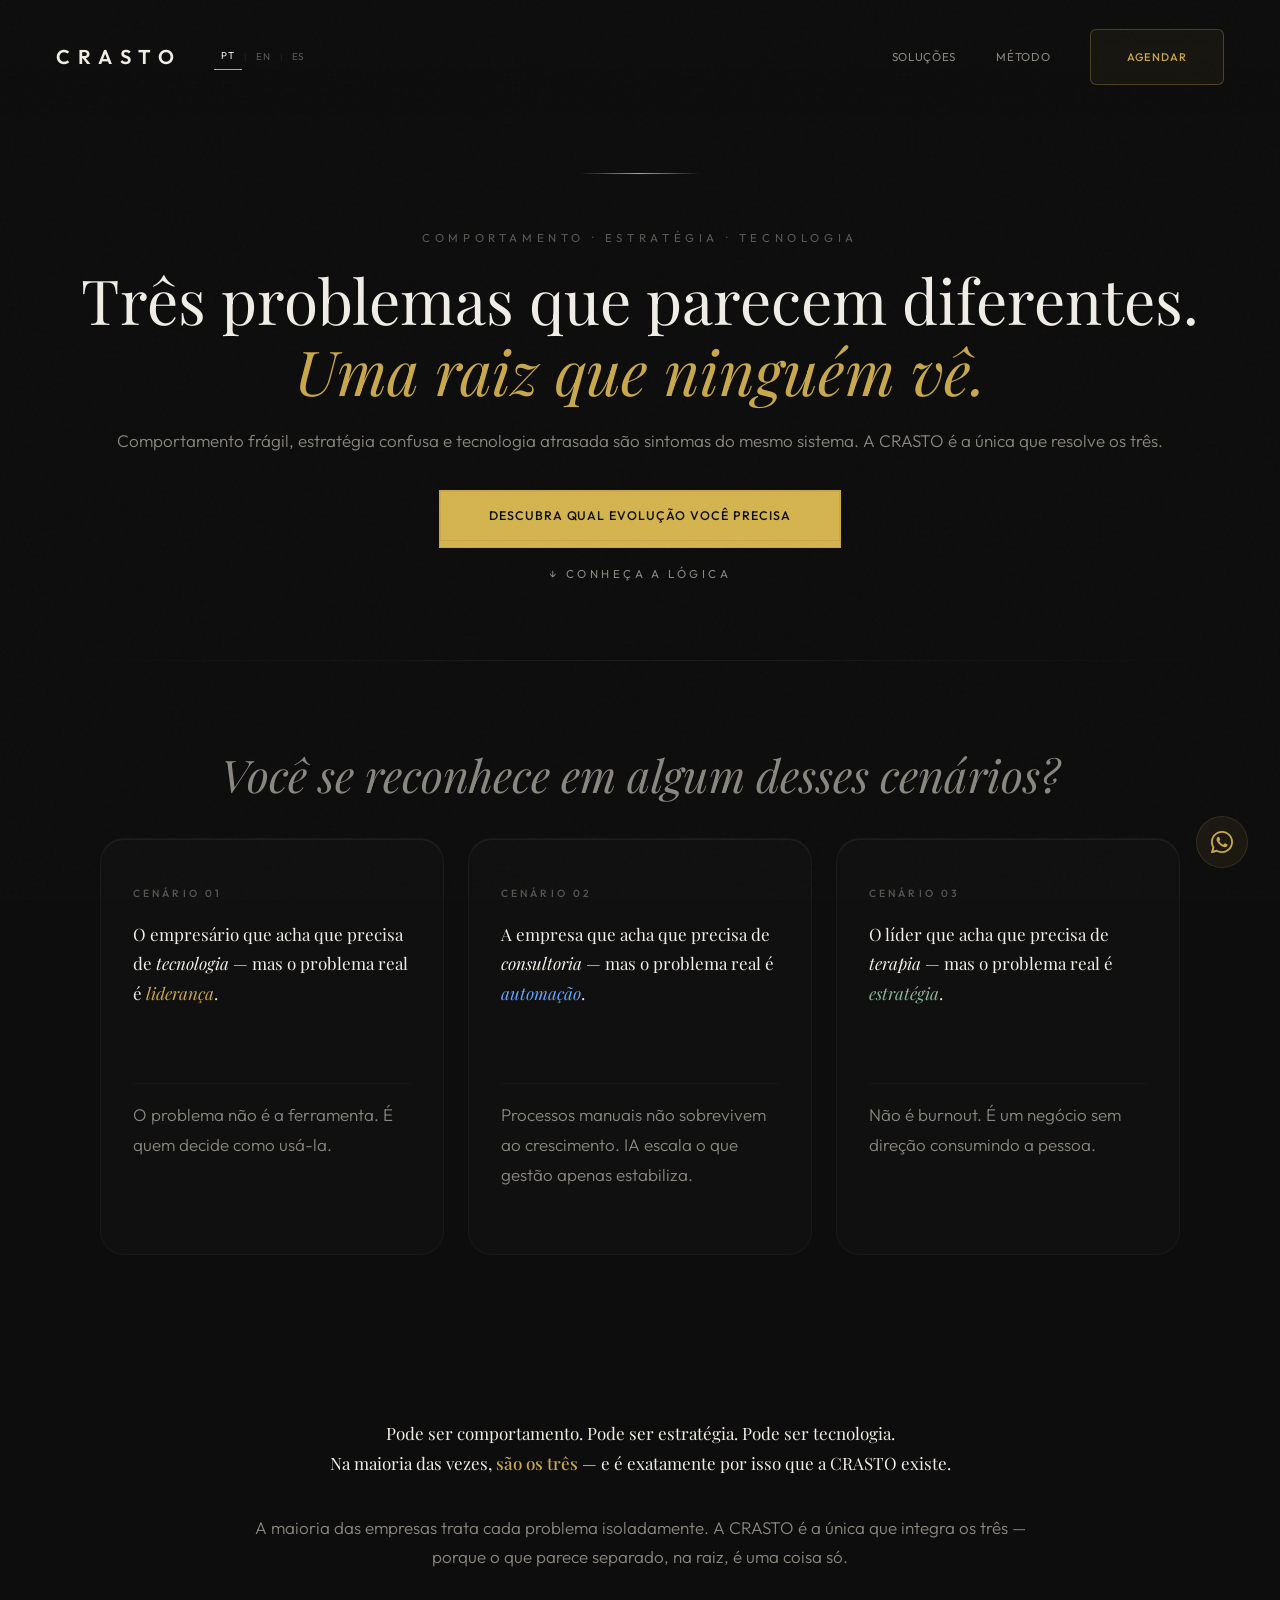
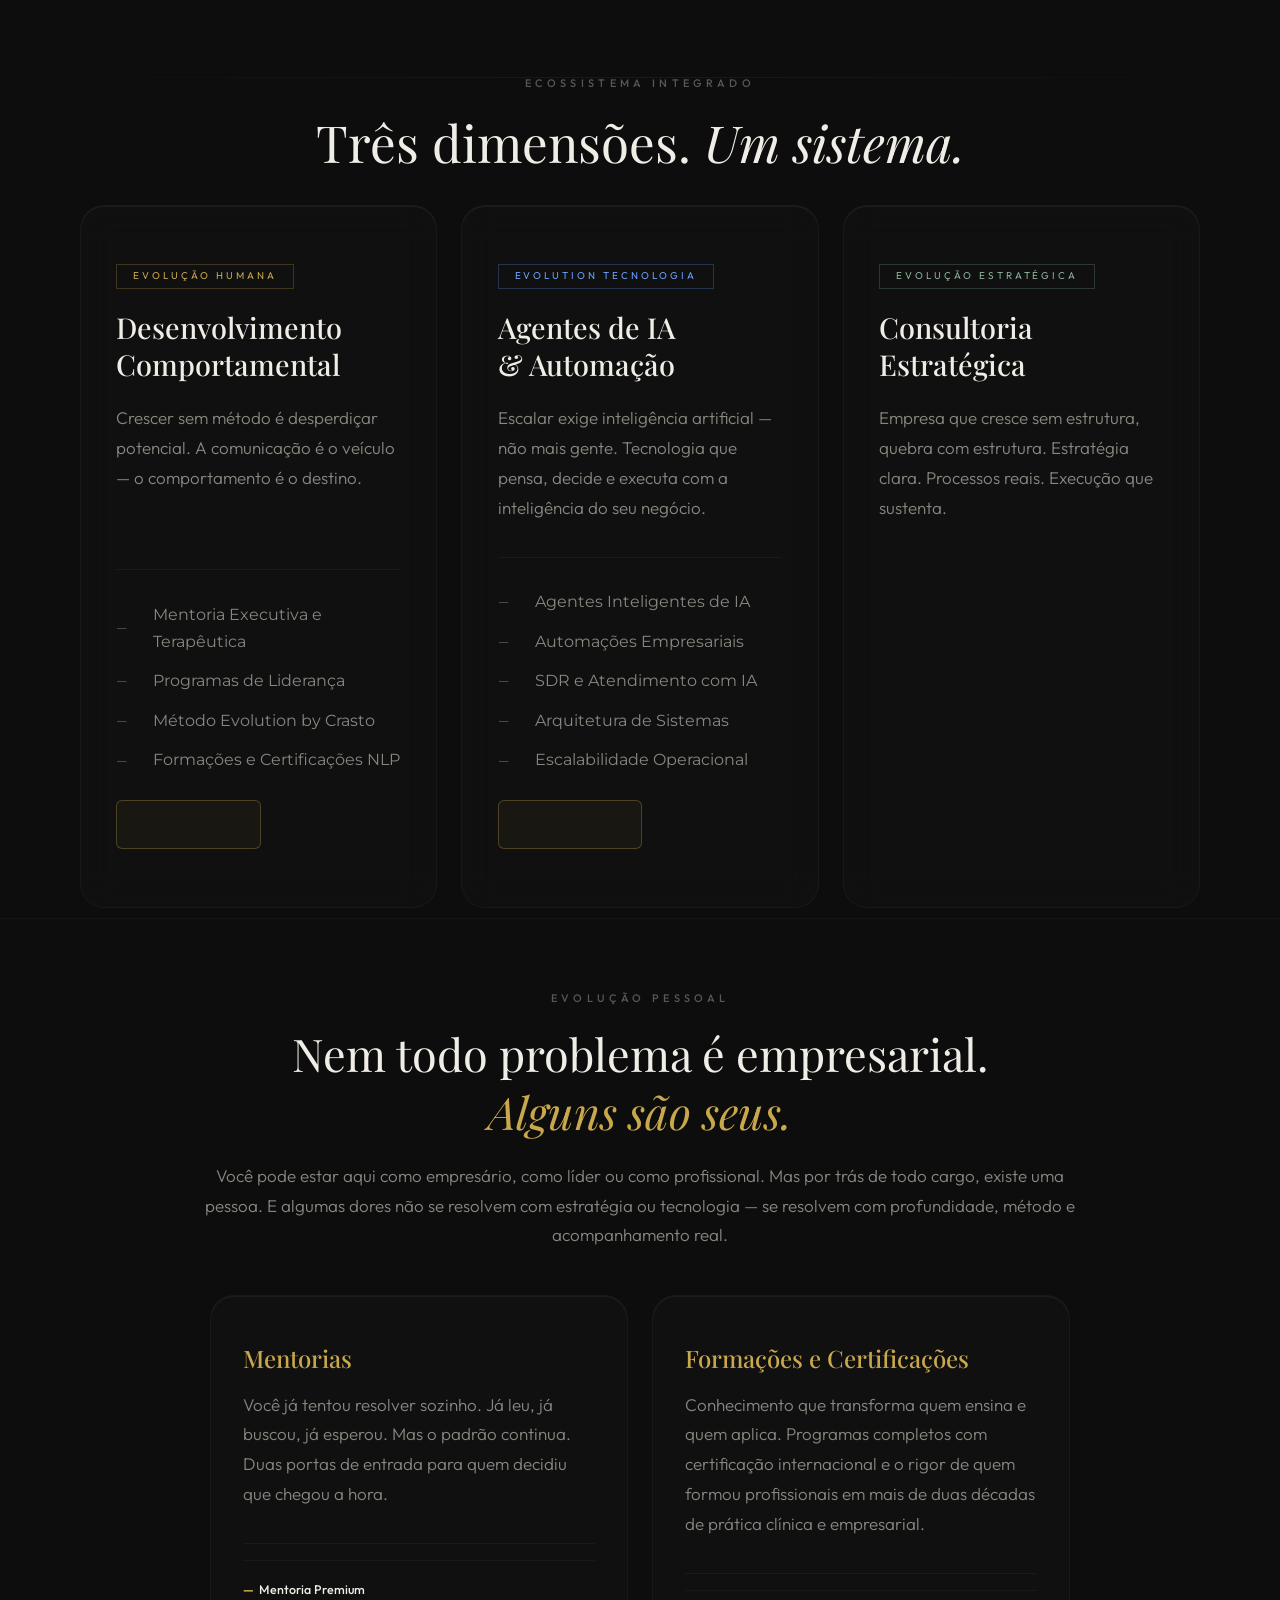
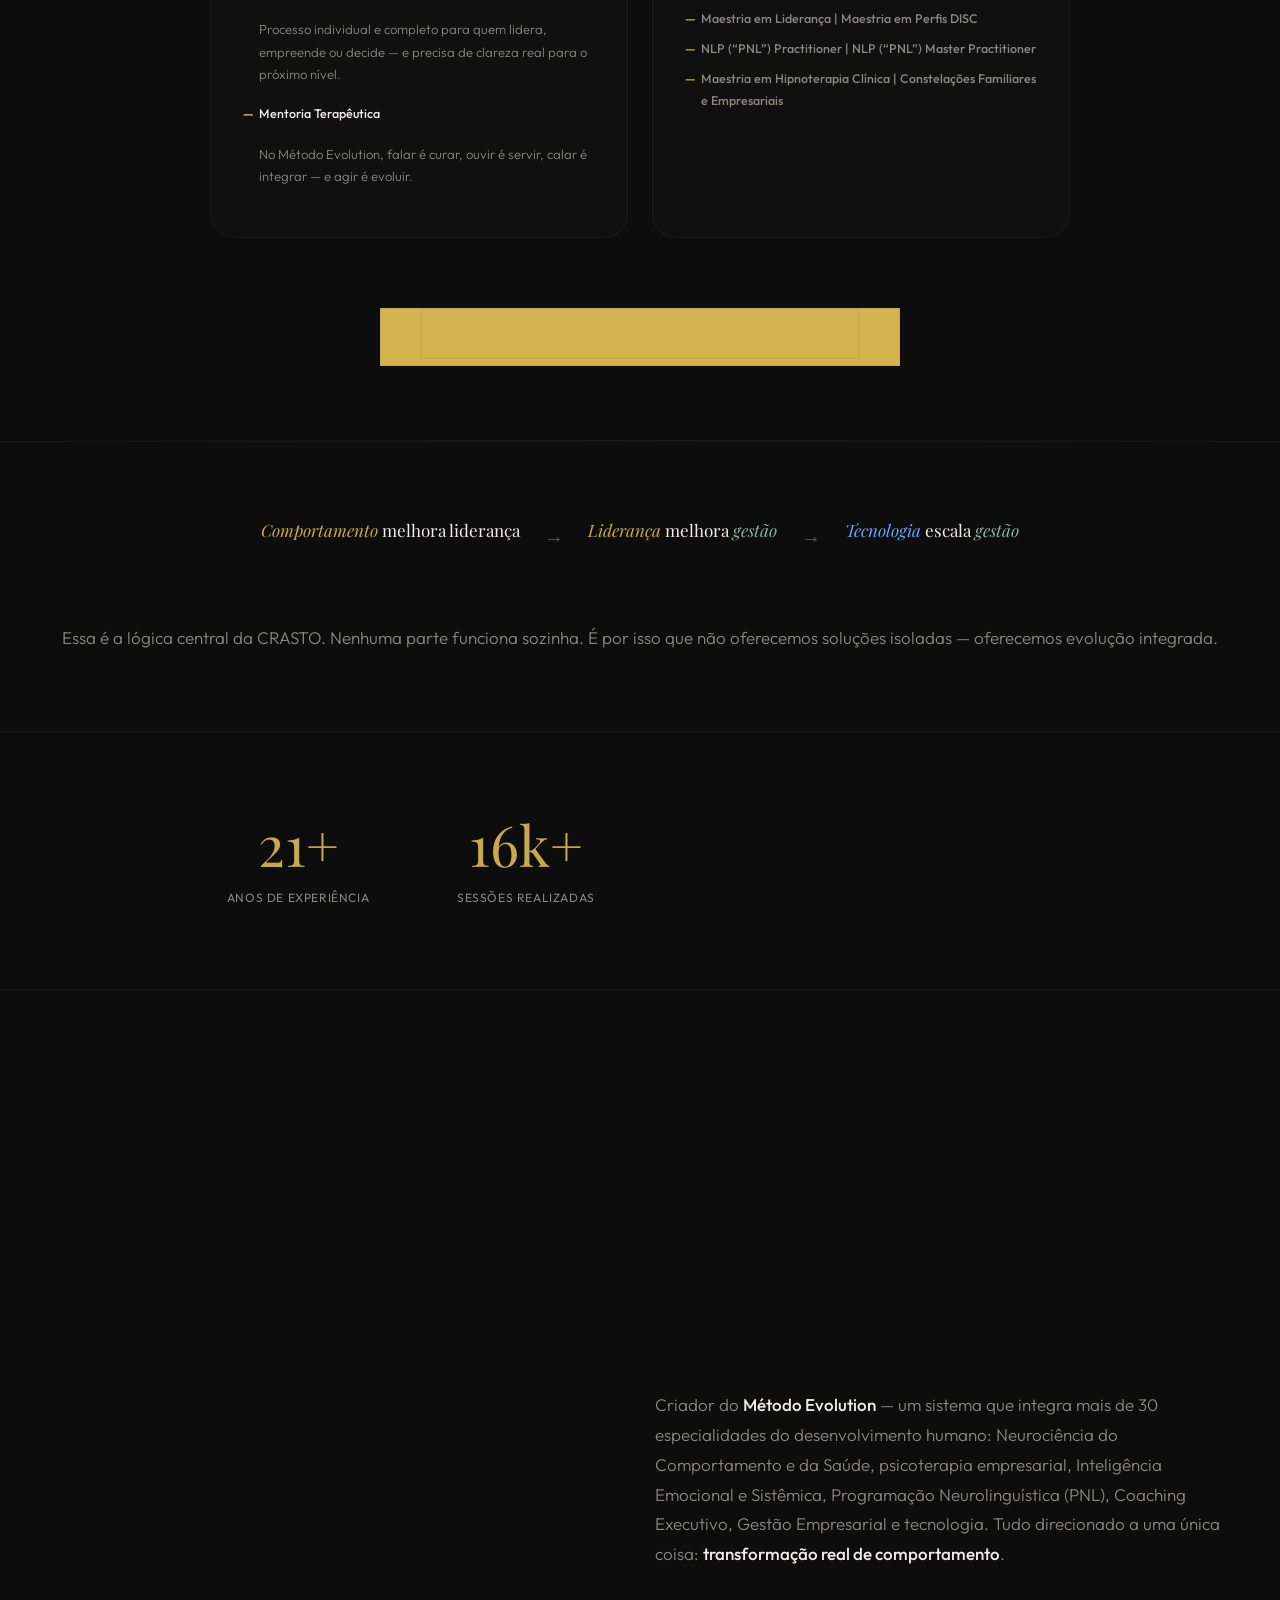
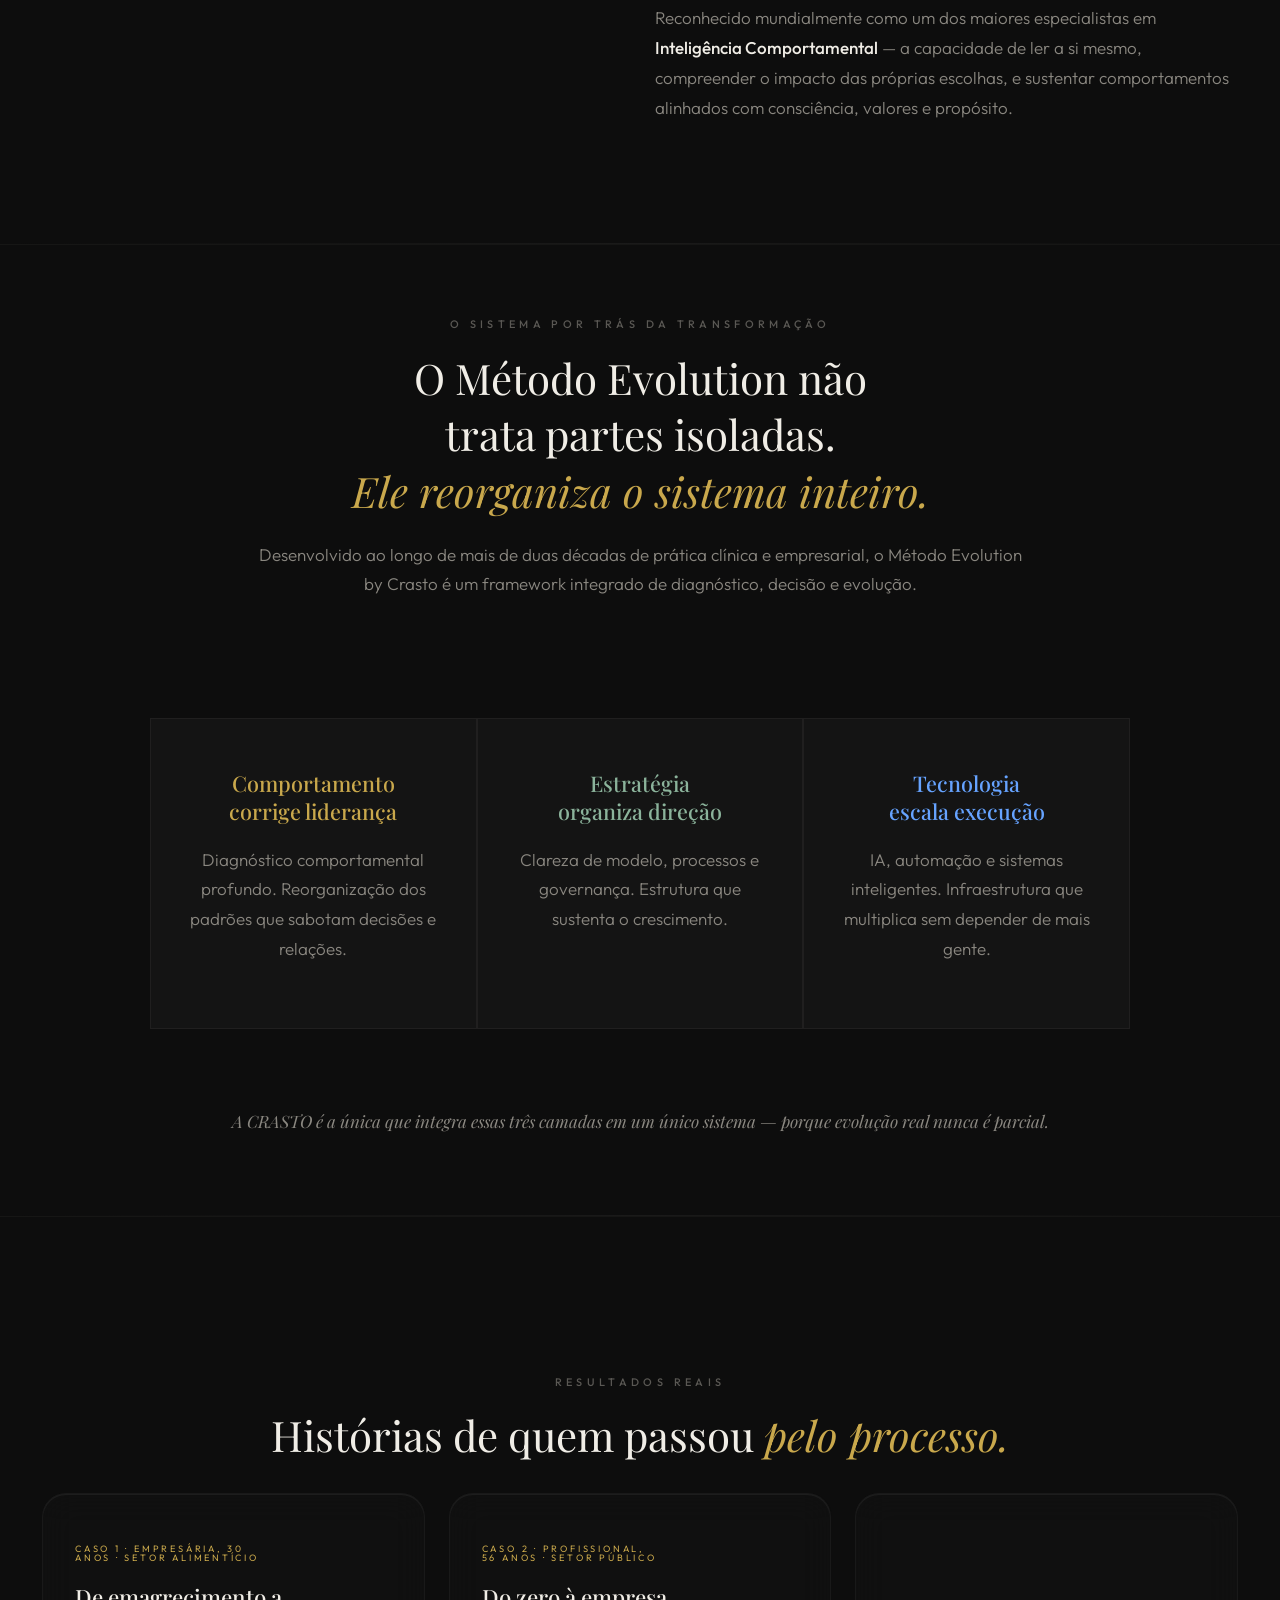
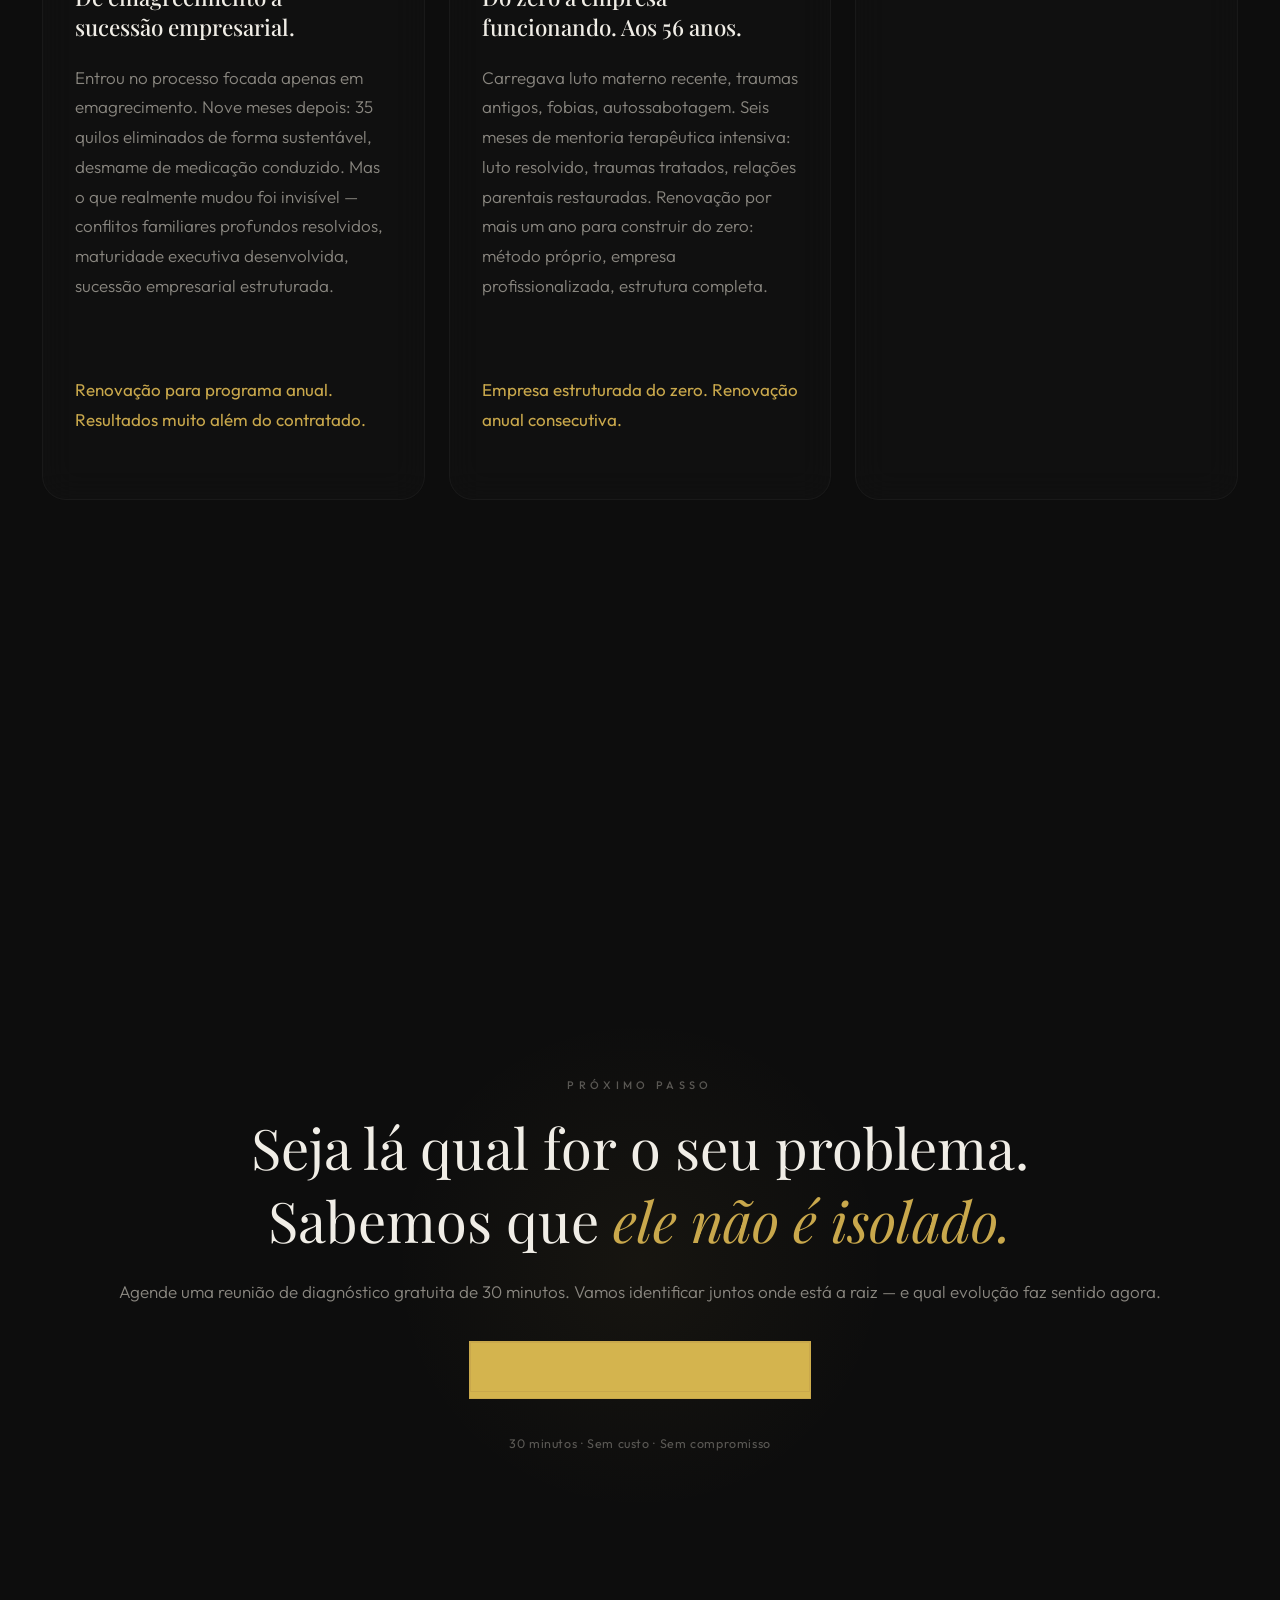
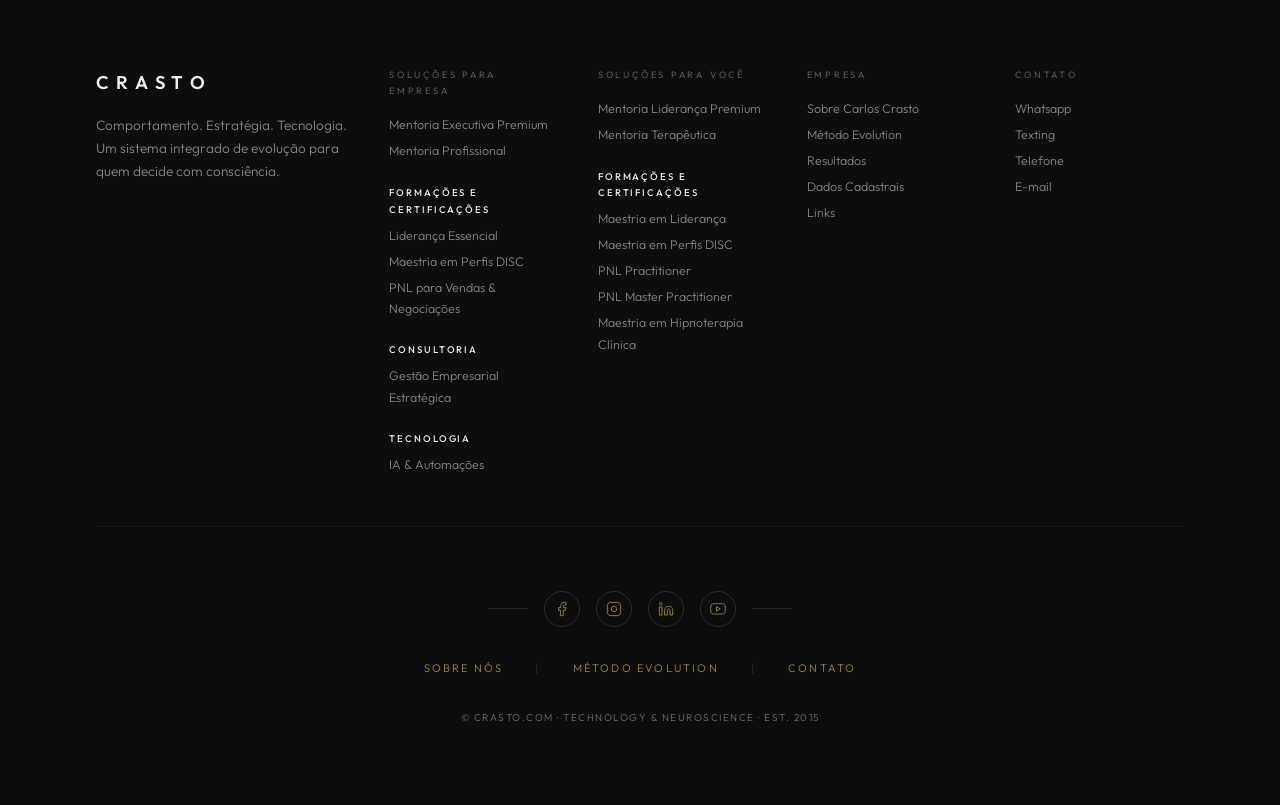
==== commit ddbfffe1: "feat: atualiza design system da consultoria estrategica e link na home - consultoria-estrategica: ad" ====
--- a/index.html
+++ b/index.html
@@ -2819,7 +2819,7 @@
                 class="reveal elementor-element elementor-element-3f02178f elementor-align-left solution-link elementor-widget elementor-widget-button"
                 data-e-type="widget" data-element_type="widget" data-id="3f02178f" data-widget_type="button.default">
                 <a class="reveal elementor-button elementor-button-link elementor-size-sm"
-                  href="https://crasto.com/empresarial/consultoria/" target="_blank">
+                  href="https://crasto.com/consultoria-estrategica" target="_blank">
                   <span class="reveal elementor-button-content-wrapper">
                     <span class="reveal elementor-button-text">Acessar →</span>
                   </span>
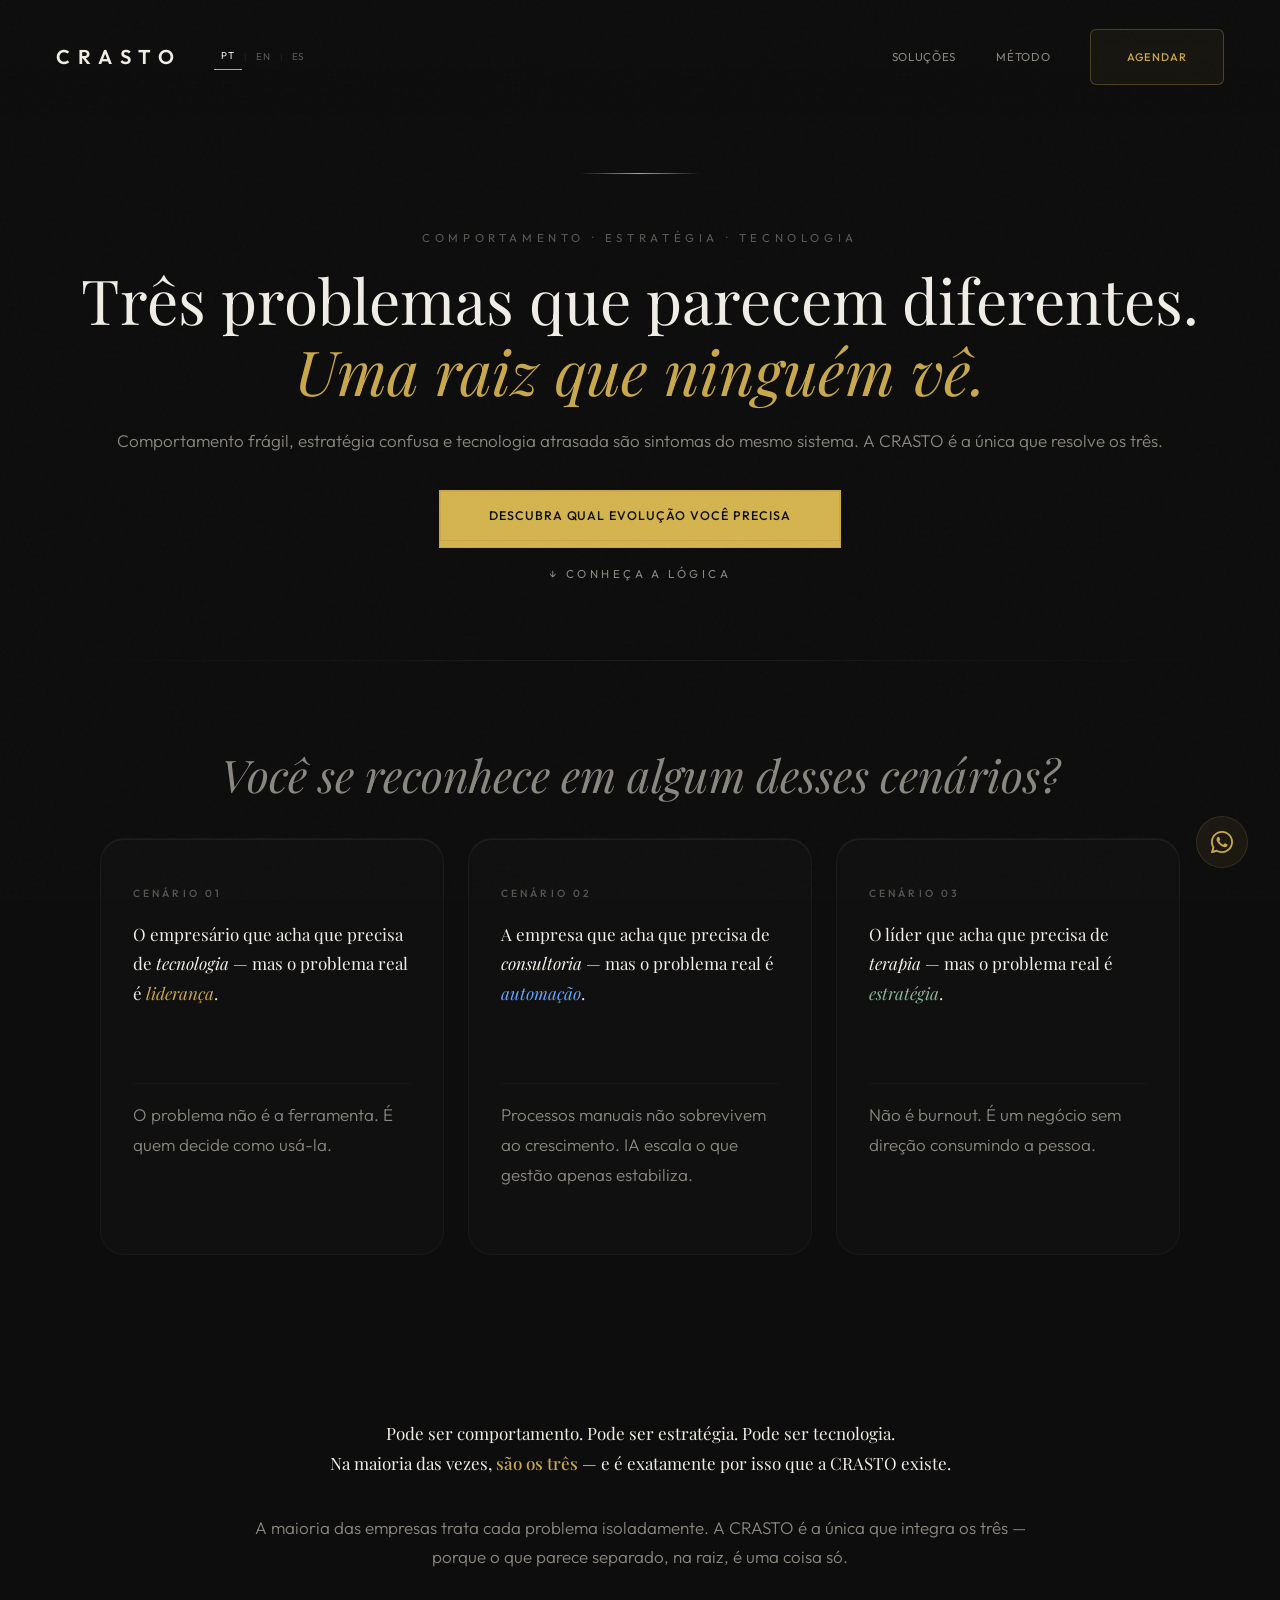
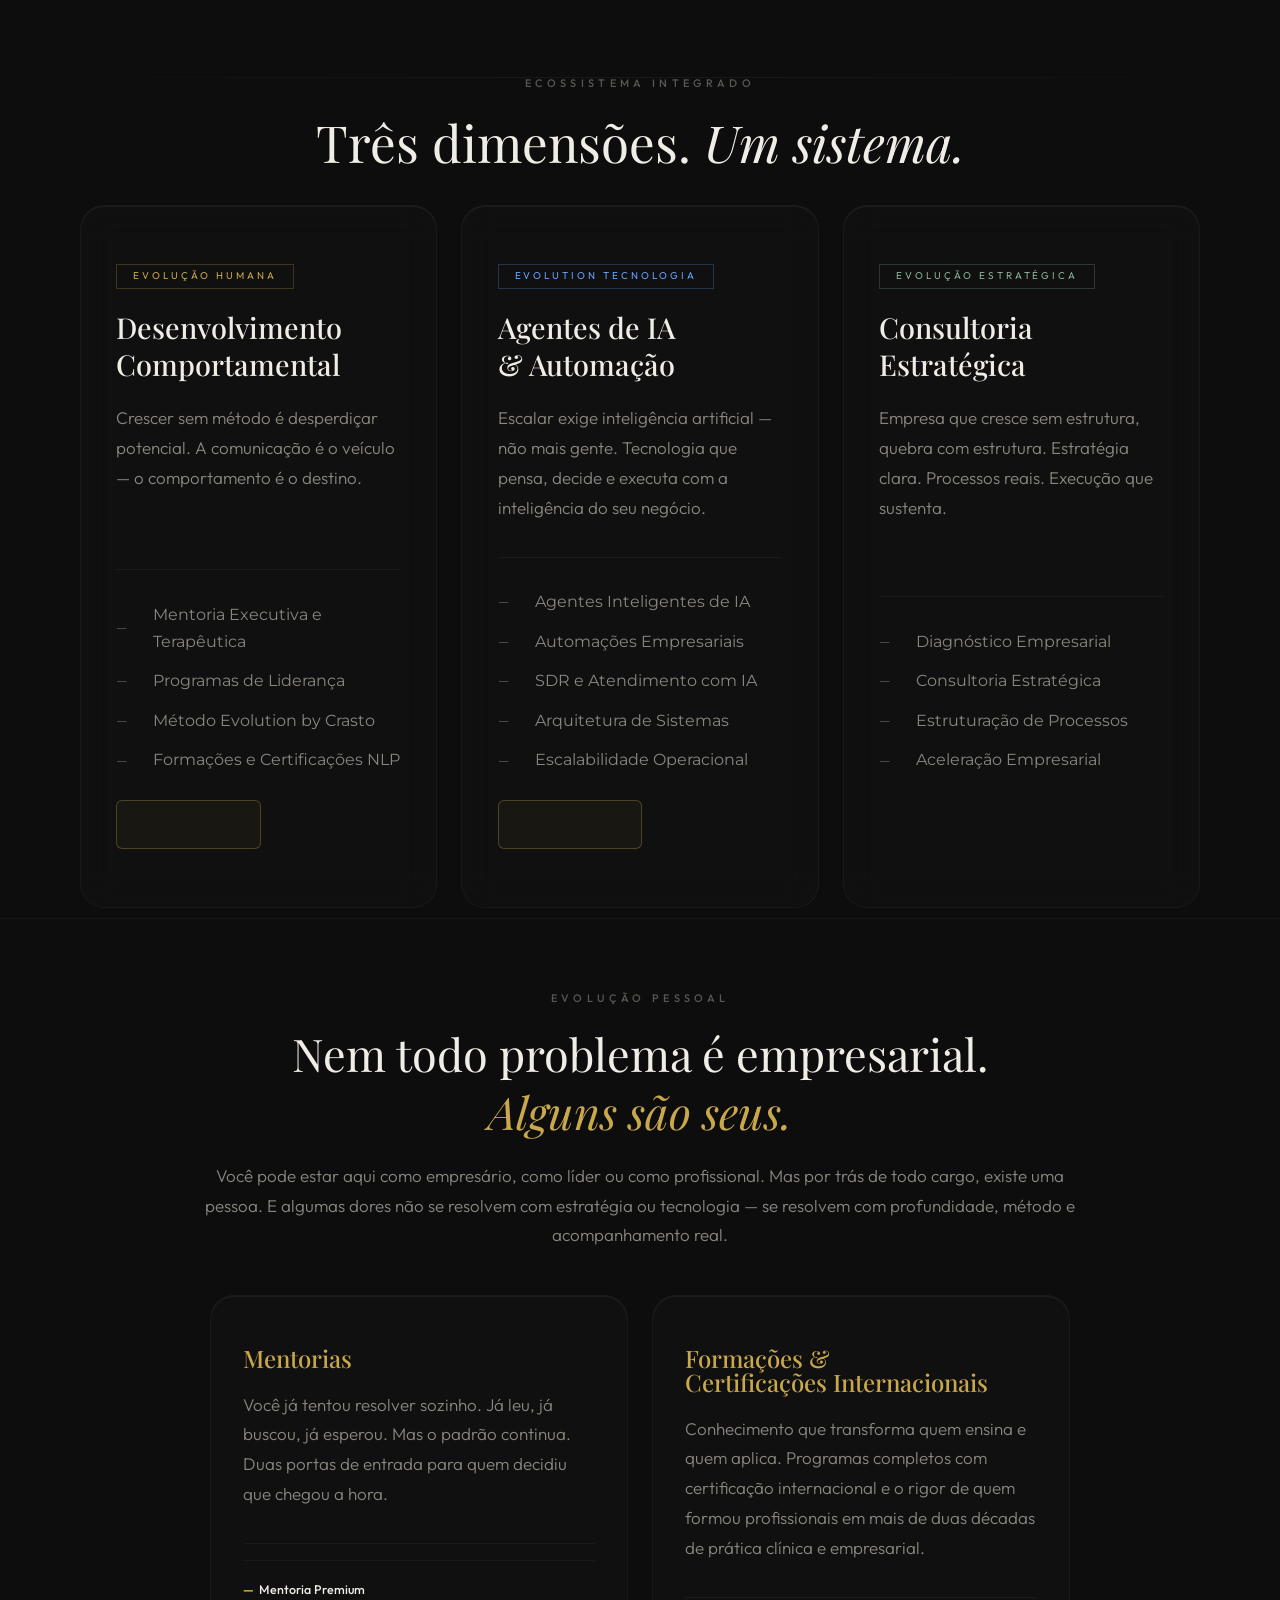
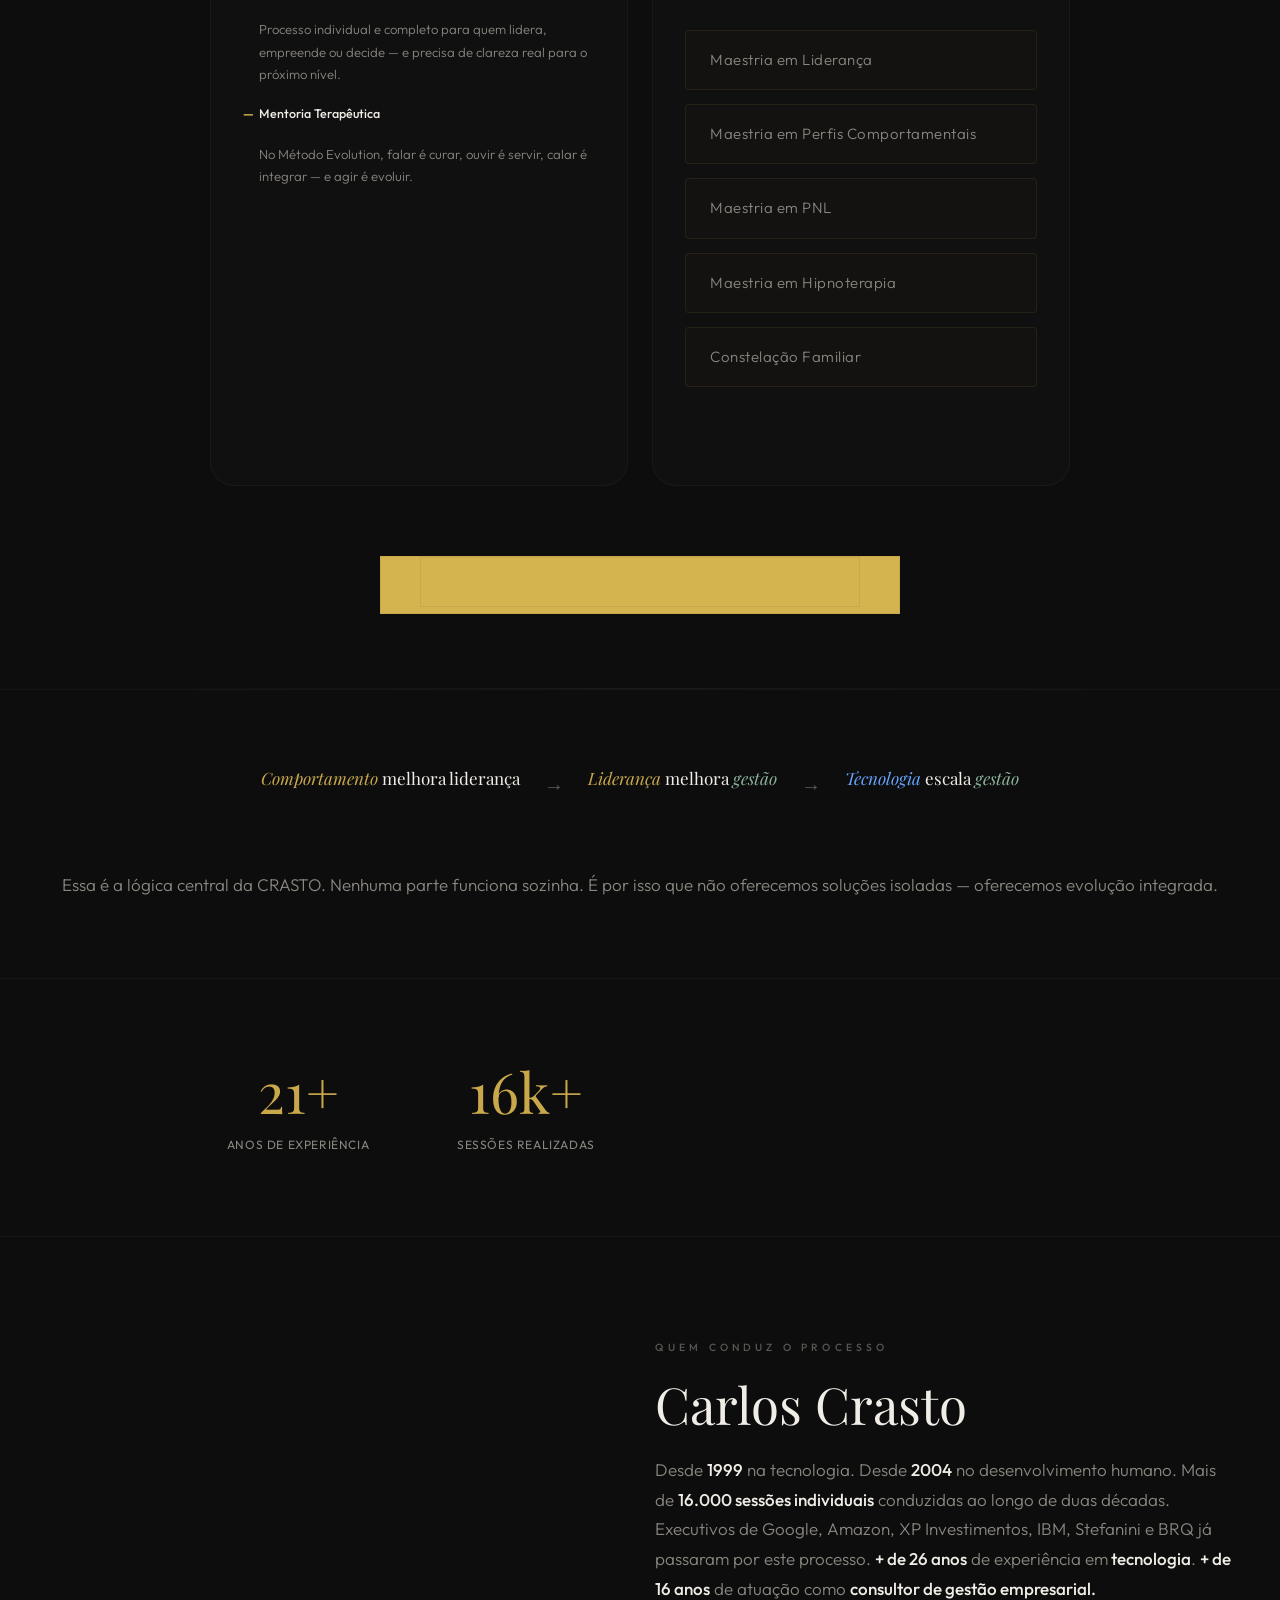
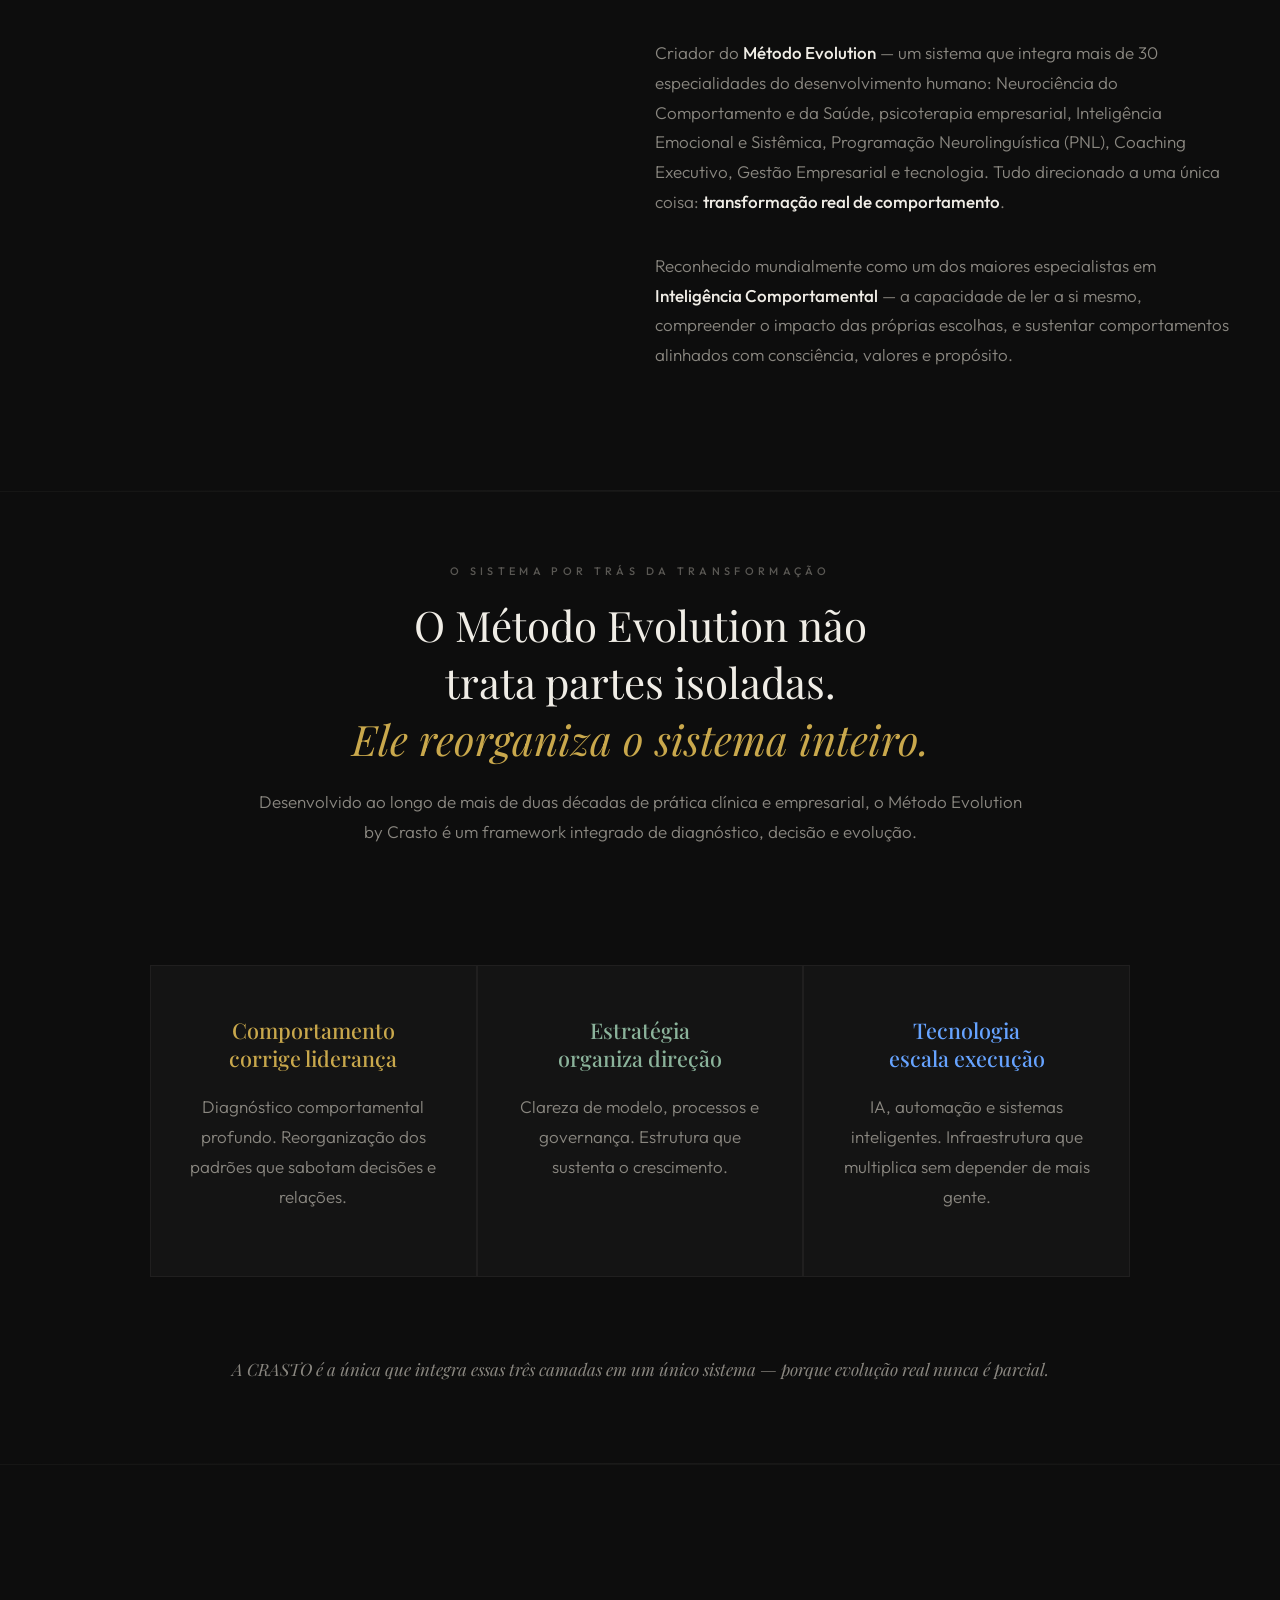
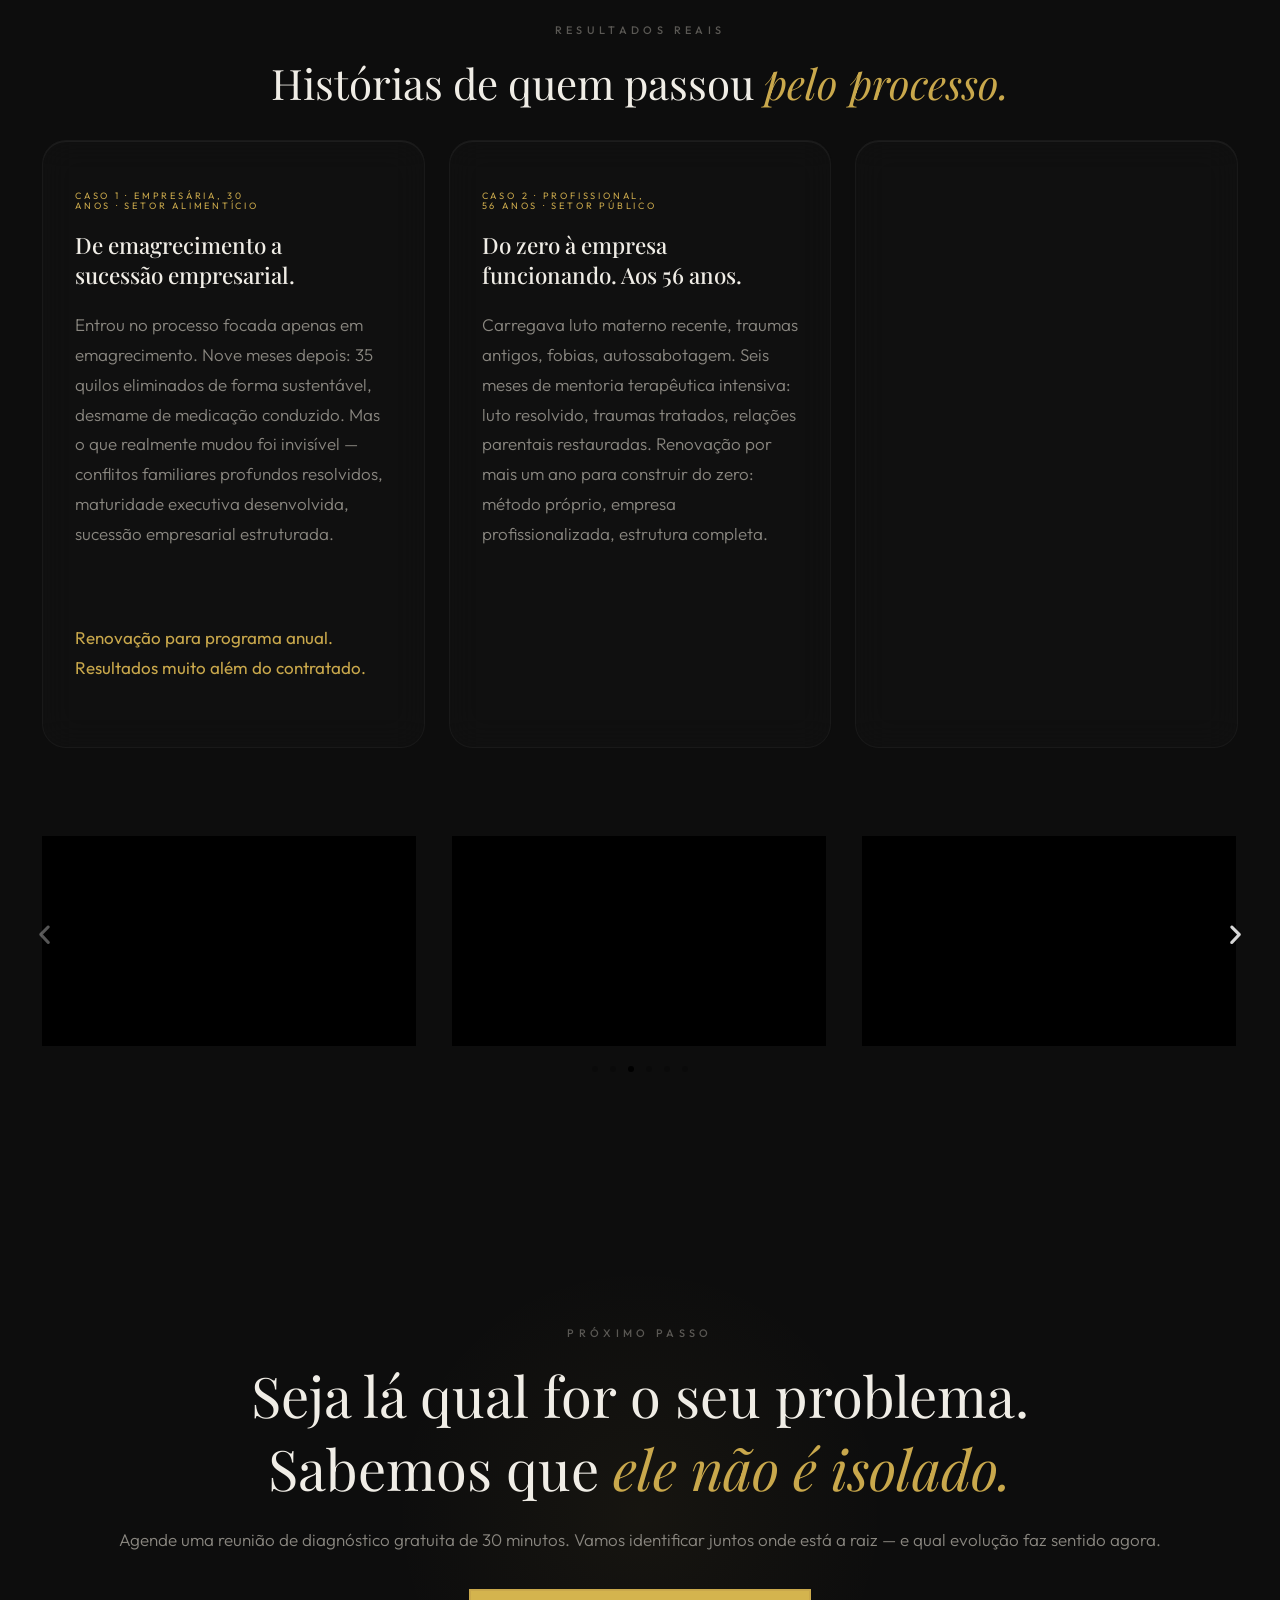
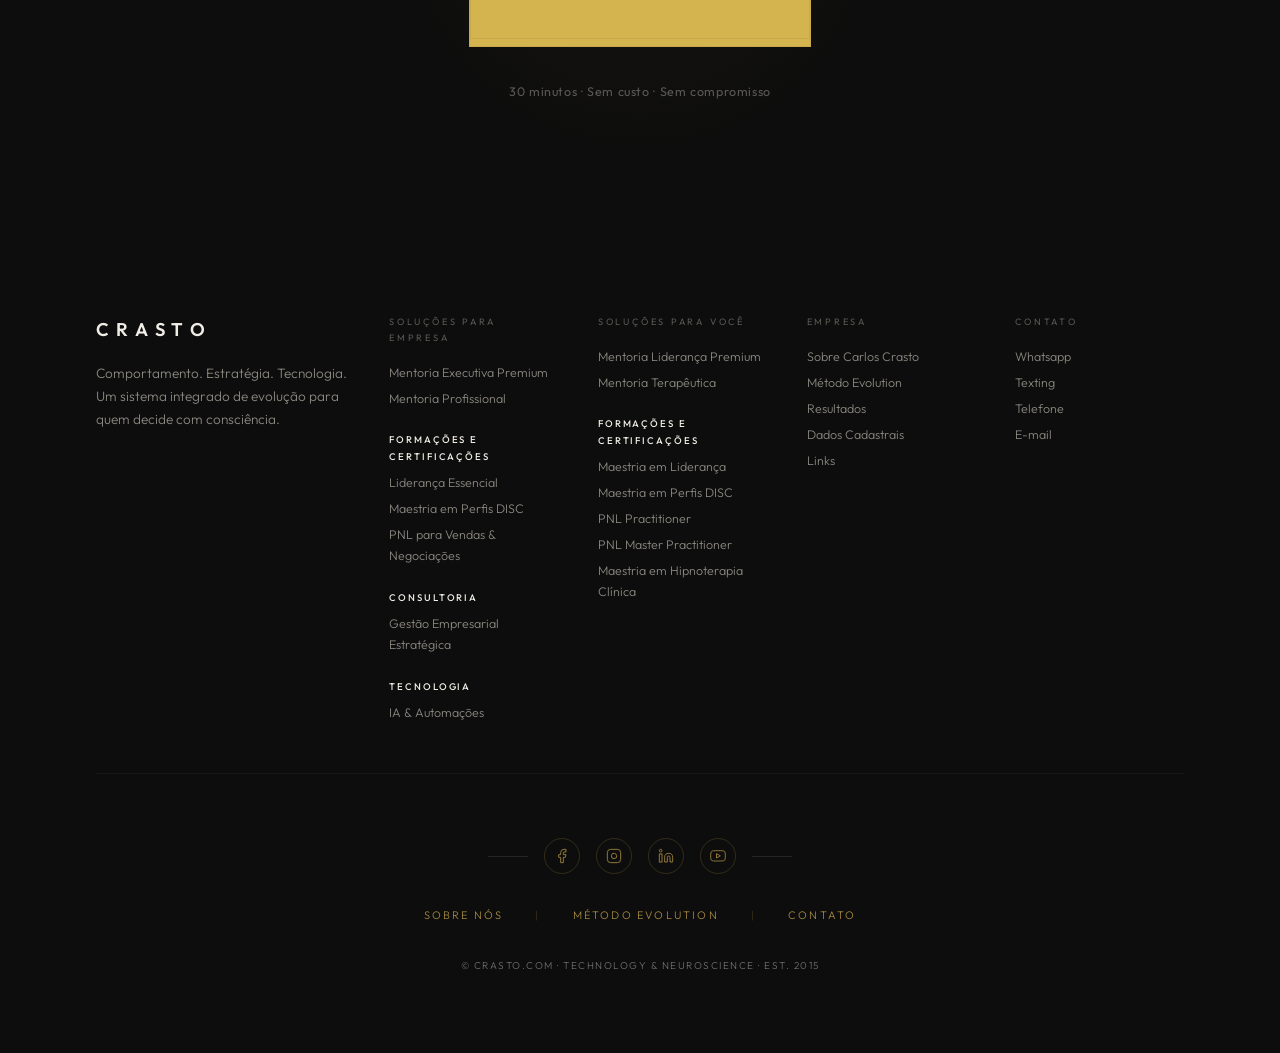
==== commit 067c3c0b: "feat: atualiza layout e itens da secao Formacoes e Certificacoes" ====
--- a/index.html
+++ b/index.html
@@ -2134,10 +2134,146 @@
             }
           }
 
+
           .crasto-nav-section,
           .crasto-ambient-wrap,
           .crasto-scripts {
             display: none !important
+          }
+
+          /* PATH LIST OVERRIDE (MATCHING REFERENCE) */
+          .path-number {
+            font-family: 'Playfair Display', serif;
+            font-size: 1.1rem;
+            font-weight: 400;
+            color: var(--t3);
+            margin-bottom: 1rem;
+            letter-spacing: 1px;
+            transition: color .6s;
+          }
+
+          .path-list {
+            list-style: none !important;
+            padding: 0 !important;
+            margin-left: 0 !important;
+            margin-top: 1rem;
+            margin-bottom: 3rem;
+            display: flex;
+            flex-direction: column;
+            gap: 14px;
+          }
+
+          .path-list li::before,
+          .path-list li::after,
+          .path-list li::marker {
+            display: none !important;
+            content: none !important;
+          }
+
+          .path-list li {
+            position: relative;
+            z-index: 2;
+            padding: 0 !important;
+            margin: 0 !important;
+          }
+
+          .path-list li a {
+            display: flex;
+            align-items: center;
+            justify-content: space-between;
+            padding: 18px 24px;
+            background: rgba(201, 168, 76, 0.02);
+            border: 1px solid rgba(201, 168, 76, 0.1);
+            border-radius: 4px;
+            color: var(--t2);
+            text-decoration: none;
+            font-weight: 300;
+            font-size: 15px;
+            letter-spacing: 0.5px;
+            transition: all .5s cubic-bezier(.23,1,.32,1);
+            position: relative;
+            overflow: hidden;
+          }
+
+          .path-list li a::before {
+            content: '';
+            position: absolute;
+            top: 0; left: 0;
+            width: 0%; height: 100%;
+            background: linear-gradient(90deg, rgba(201, 168, 76, 0.1), transparent);
+            transition: width .6s cubic-bezier(.23,1,.32,1);
+            z-index: -1;
+          }
+
+          .path-list li a::after {
+            content: '→';
+            font-family: 'Playfair Display', serif;
+            font-size: 20px;
+            color: var(--gold);
+            opacity: 0;
+            transform: translateX(-15px);
+            transition: all .5s cubic-bezier(.23,1,.32,1);
+          }
+
+          .path-list li a:hover {
+            border-color: rgba(201, 168, 76, 0.4);
+            color: var(--t1);
+            padding-left: 32px;
+            background: rgba(201, 168, 76, 0.05);
+            box-shadow: 0 4px 20px rgba(201, 168, 76, 0.1);
+          }
+
+          .path-list li a:hover::before {
+            width: 100%;
+          }
+
+          .path-list li a:hover::after {
+            opacity: 1;
+            transform: translateX(0);
+          }
+
+          .path-cta {
+            display: inline-flex;
+            align-items: center;
+            gap: 12px;
+            font-family: 'Outfit', sans-serif;
+            font-size: 11px;
+            font-weight: 500;
+            text-transform: uppercase;
+            letter-spacing: 2px;
+            color: var(--t2);
+            transition: all .4s ease;
+            text-decoration: none !important;
+          }
+
+          .cta-arrow {
+            width: 24px;
+            height: 1px;
+            background: var(--gold);
+            position: relative;
+            transition: all .4s ease;
+          }
+
+          .cta-arrow::after {
+            content: '';
+            position: absolute;
+            right: 0;
+            top: 50%;
+            width: 6px;
+            height: 6px;
+            border-top: 1px solid var(--gold);
+            border-right: 1px solid var(--gold);
+            transform: translateY(-50%) rotate(45deg);
+          }
+
+          .pessoal-card:hover .path-cta {
+            color: var(--t1);
+            gap: 18px;
+          }
+
+          .pessoal-card:hover .cta-arrow {
+            width: 32px;
+            background: var(--t1);
           }
         </style>
         <style id="crasto-responsive-overrides">
@@ -2903,7 +3039,7 @@
                 <div
                   class="reveal elementor-element elementor-element-7105ae86 pessoal-card-name elementor-widget elementor-widget-heading"
                   data-e-type="widget" data-element_type="widget" data-id="7105ae86" data-widget_type="heading.default">
-                  <h3 class="elementor-heading-title elementor-size-default">Formações e Certificações</h3>
+                  <h3 class="elementor-heading-title elementor-size-default">Formações &<br>Certificações Internacionais</h3>
                 </div>
                 <div
                   class="reveal elementor-element elementor-element-90d471a pessoal-card-text elementor-widget elementor-widget-text-editor"
@@ -2917,17 +3053,15 @@
                   class="reveal elementor-element elementor-element-64db2577 pessoal-card-items elementor-widget elementor-widget-text-editor"
                   data-e-type="widget" data-element_type="widget" data-id="64db2577"
                   data-widget_type="text-editor.default">
-                  <ul style="list-style:none;padding:0;border-top:1px solid rgba(240,237,230,0.04);padding-top:0.8rem;">
-                    <li style="font-size:0.78rem;color:#8a8780;padding:0.25rem 0 0.25rem 1rem;position:relative;"><span
-                        style="position:absolute;left:0;color:rgba(201,168,76,0.4);">—</span> Maestria em Liderança |
-                      Maestria em Perfis DISC</li>
-                    <li style="font-size:0.78rem;color:#8a8780;padding:0.25rem 0 0.25rem 1rem;position:relative;"><span
-                        style="position:absolute;left:0;color:rgba(201,168,76,0.4);">—</span> NLP (“PNL”) Practitioner |
-                      NLP (“PNL”) Master Practitioner</li>
-                    <li style="font-size:0.78rem;color:#8a8780;padding:0.25rem 0 0.25rem 1rem;position:relative;"><span
-                        style="position:absolute;left:0;color:rgba(201,168,76,0.4);">—</span> Maestria em Hipnoterapia
-                      Clínica | Constelações Familiares e Empresariais</li>
-                  </ul>
+                  <div class="elementor-widget-container" style="padding: 0 !important; margin: 0 !important;">
+                    <ul class="path-list">
+                      <li><a href="https://crasto.com/pessoal/maestriaemlideranca/">Maestria em Liderança</a></li>
+                      <li><a href="#">Maestria em Perfis Comportamentais</a></li>
+                      <li><a href="#">Maestria em PNL</a></li>
+                      <li><a href="#">Maestria em Hipnoterapia</a></li>
+                      <li><a href="https://crasto.com/constelacoes-familiares/">Constelação Familiar</a></li>
+                    </ul>
+                  </div>
                 </div>
               </div>
             </div>
